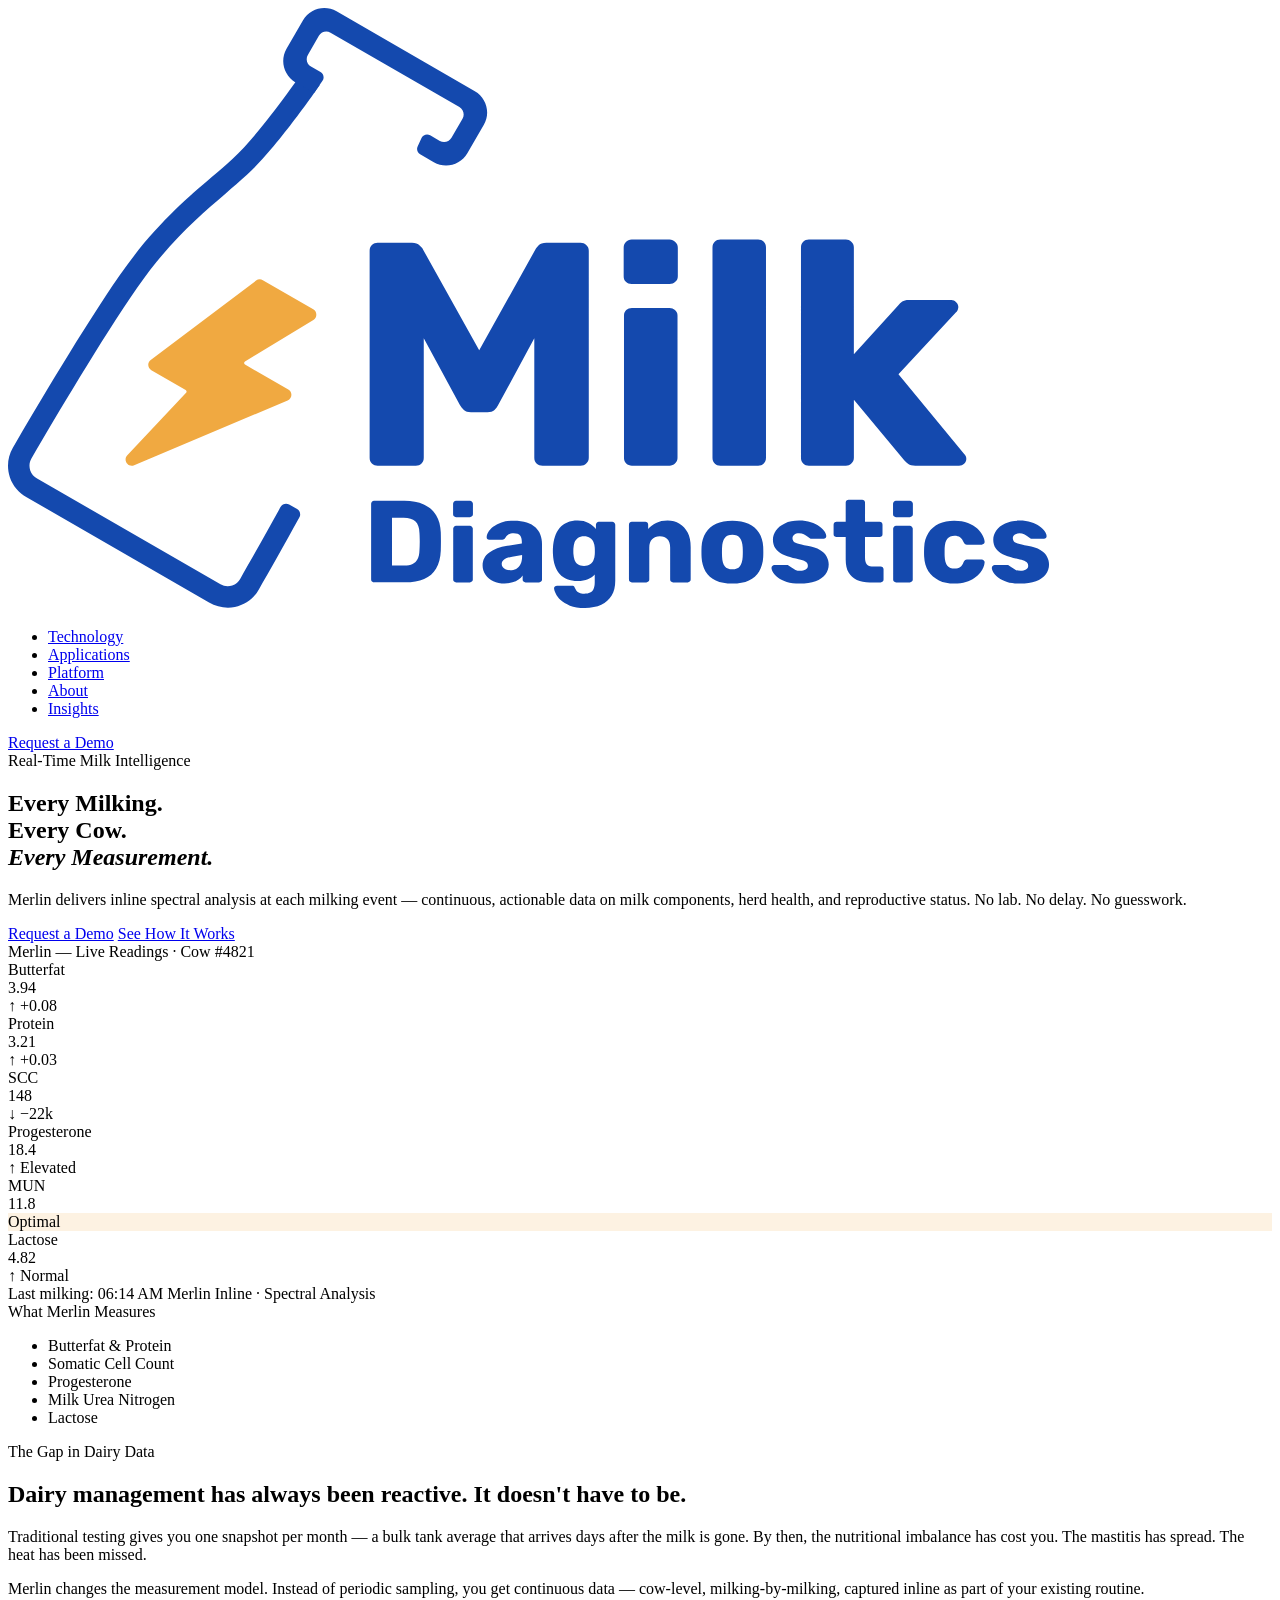
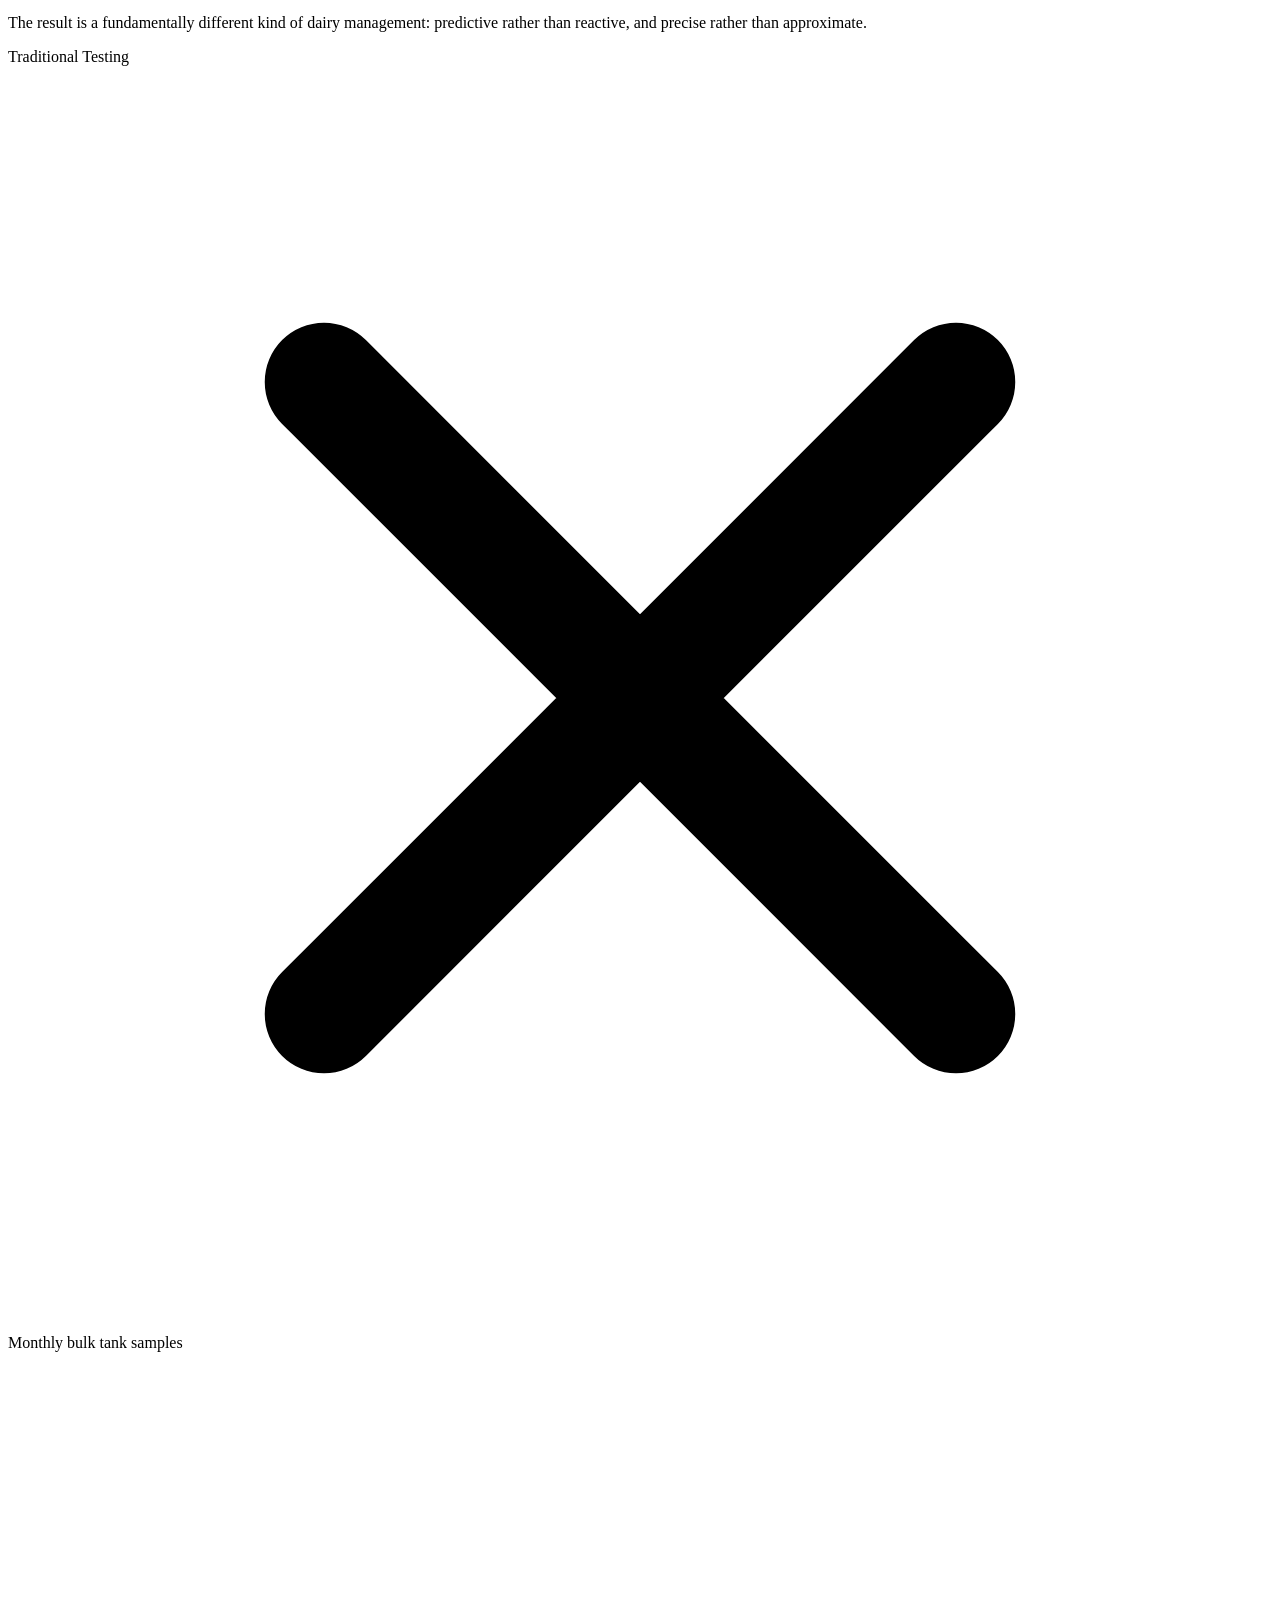
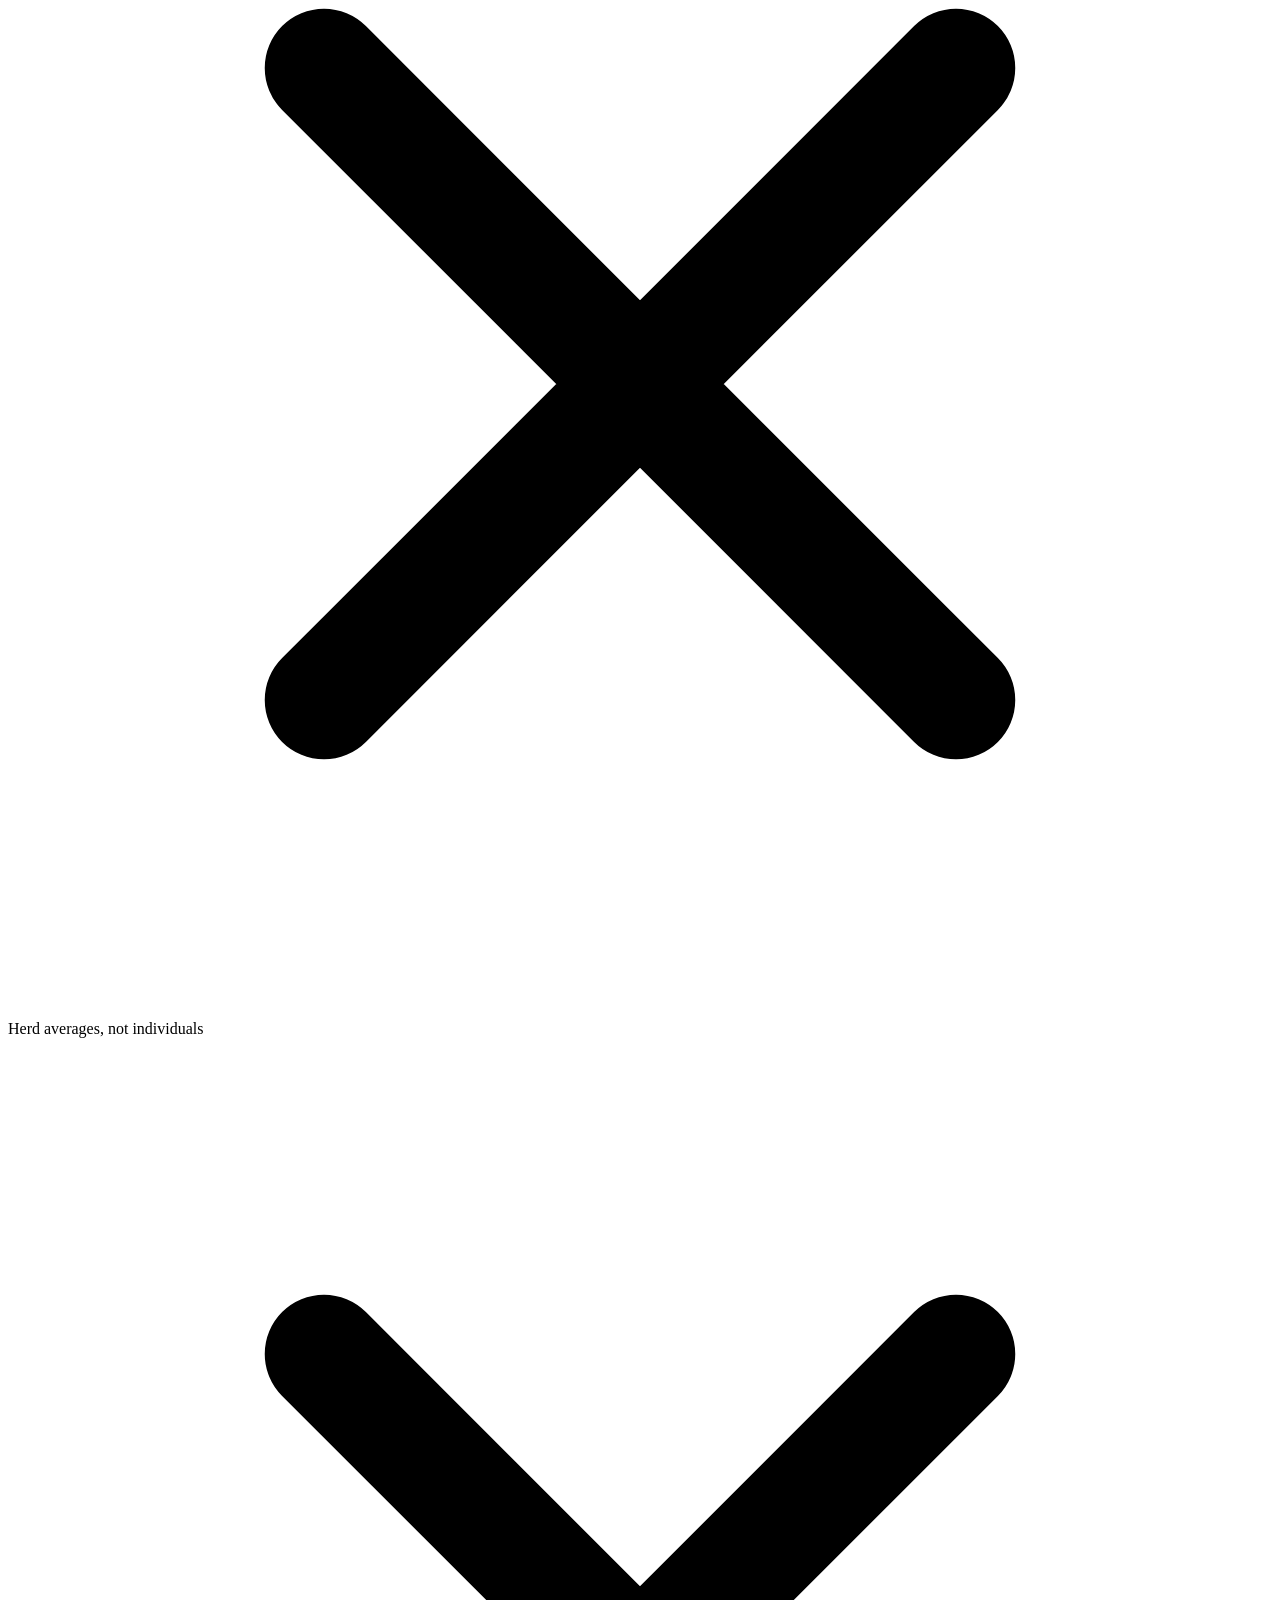
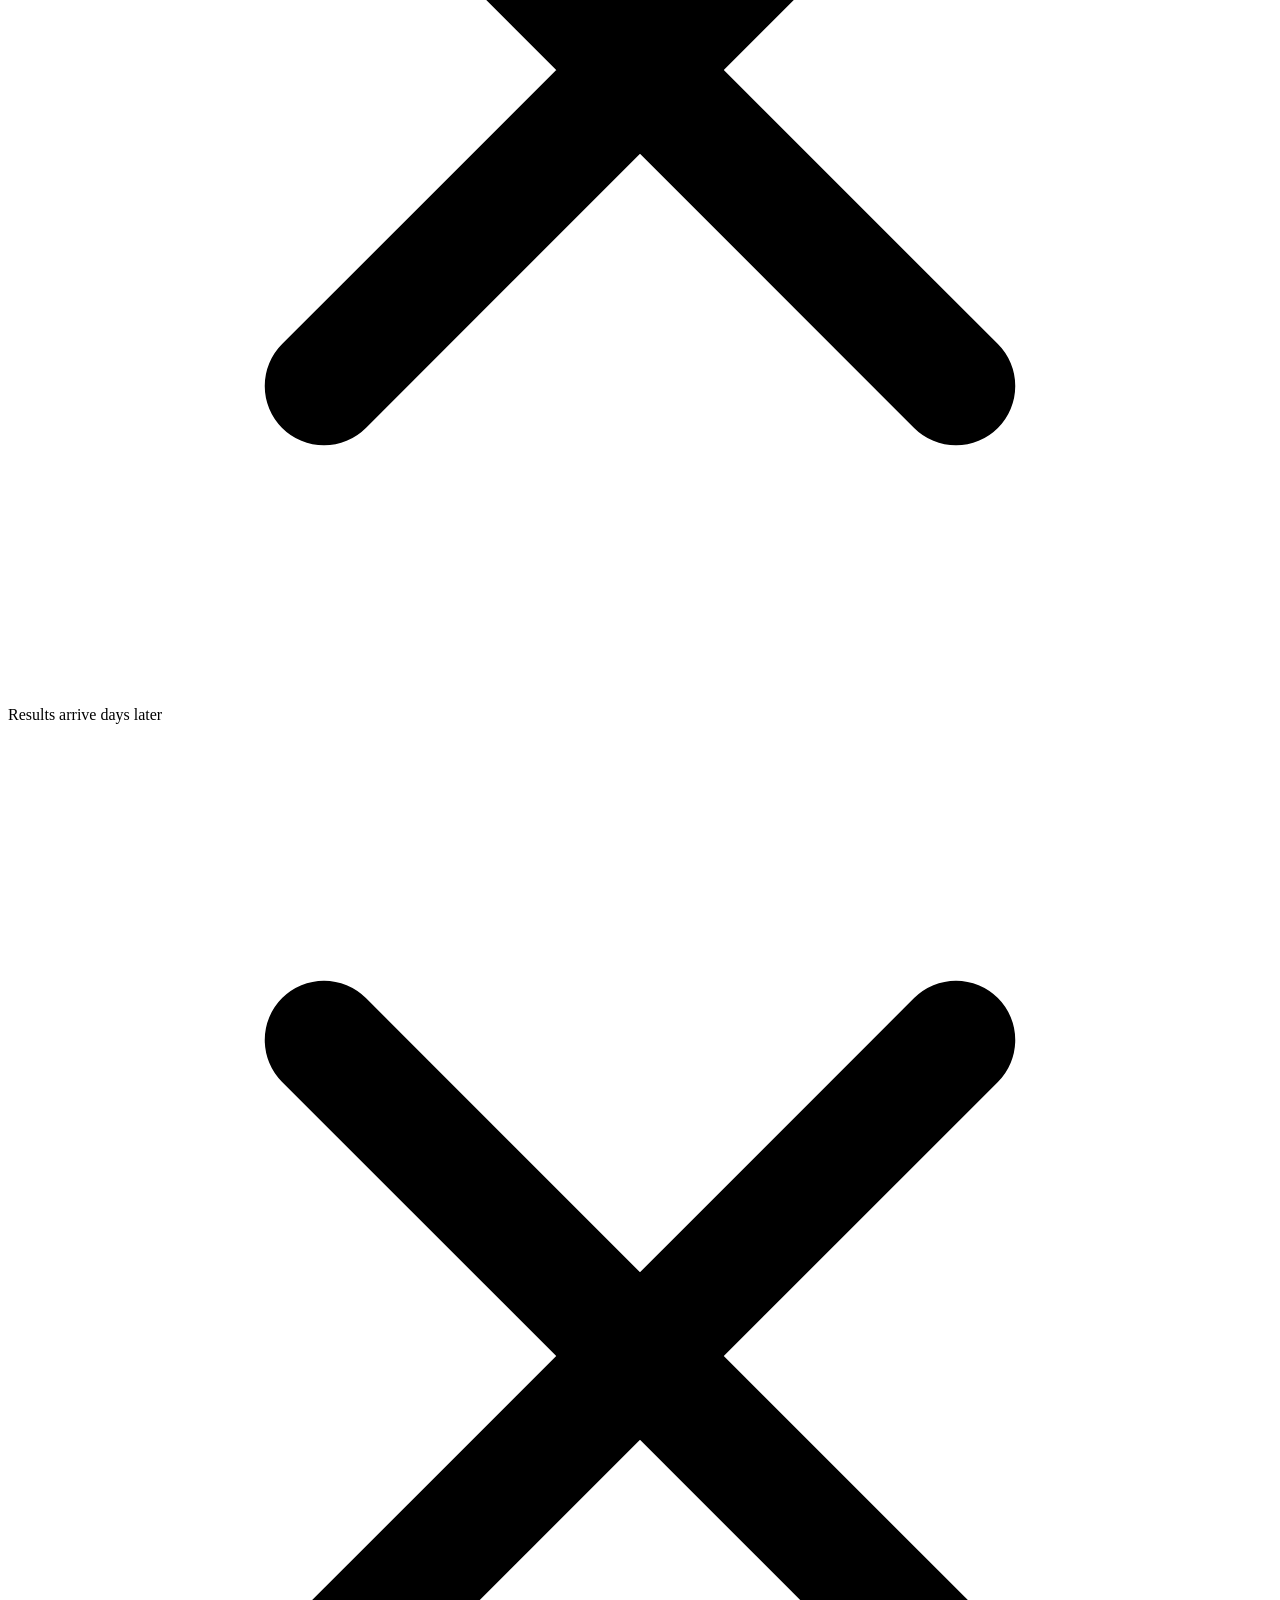
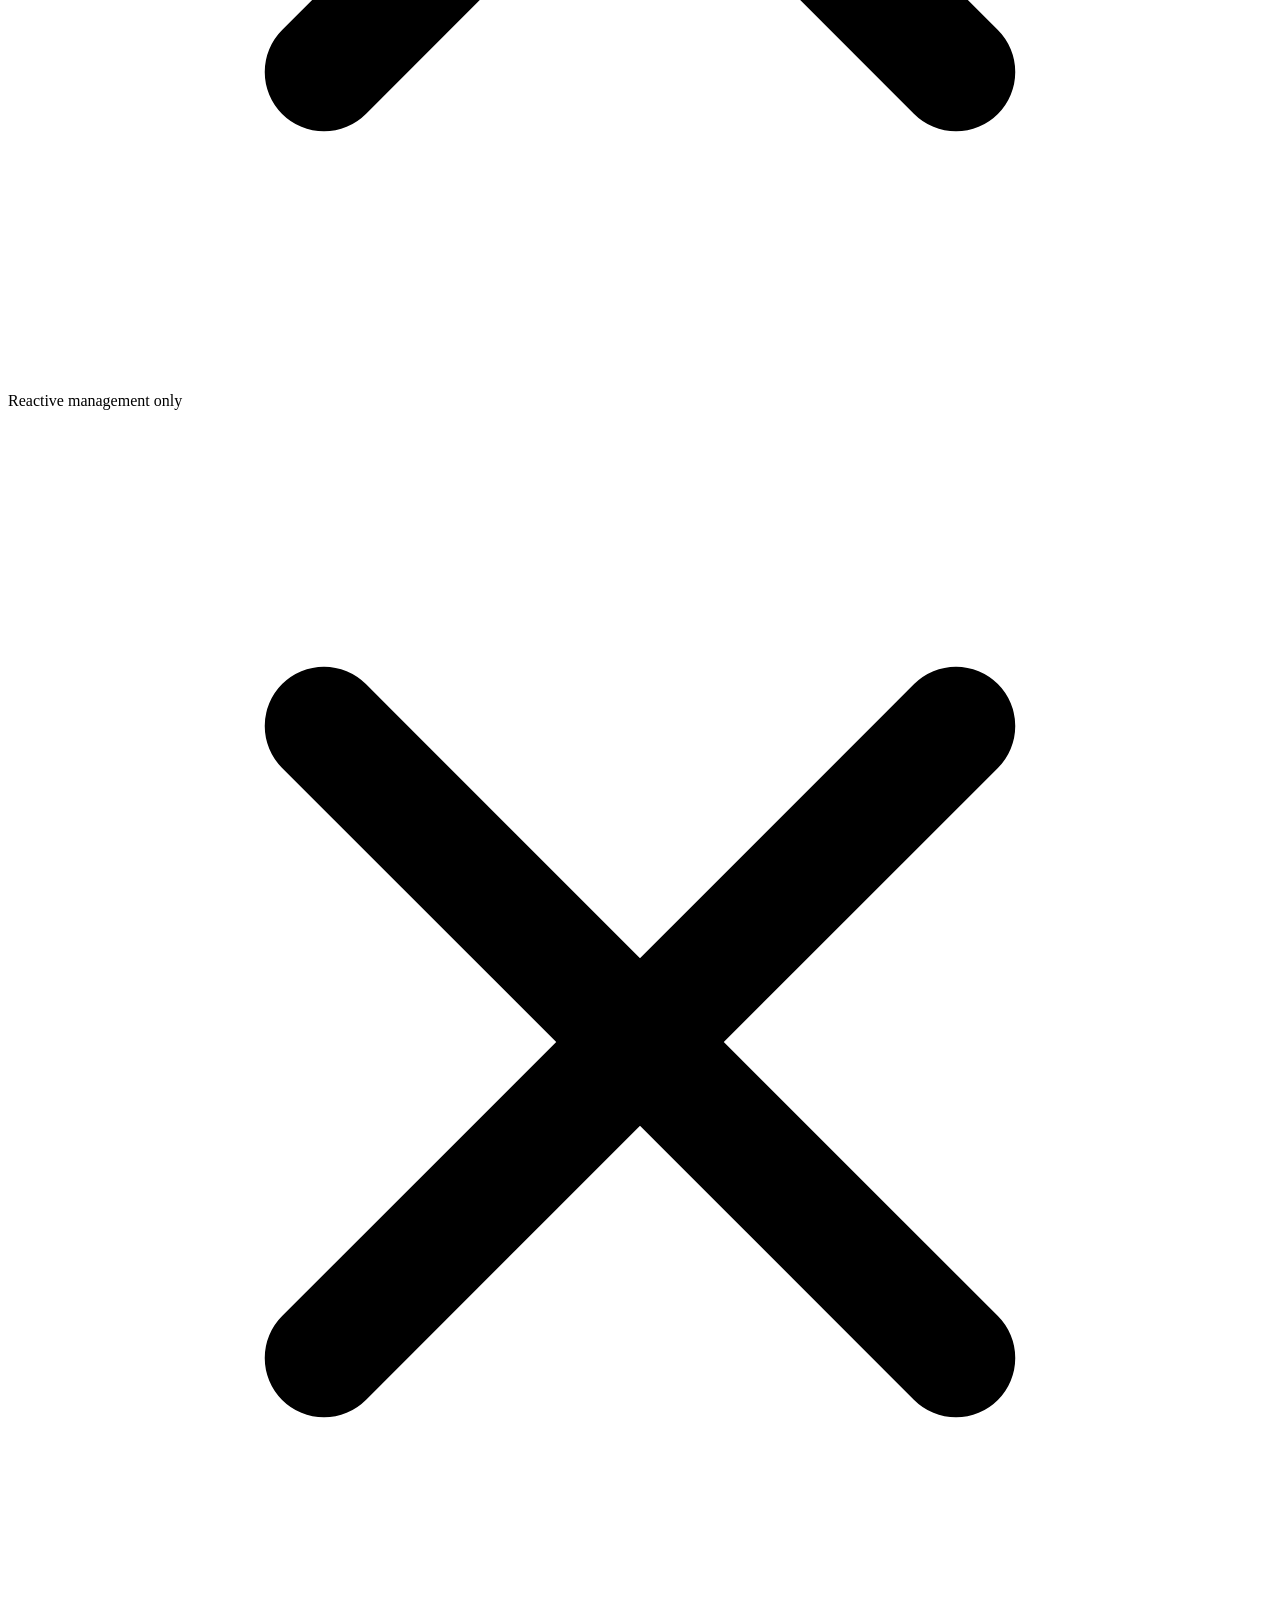
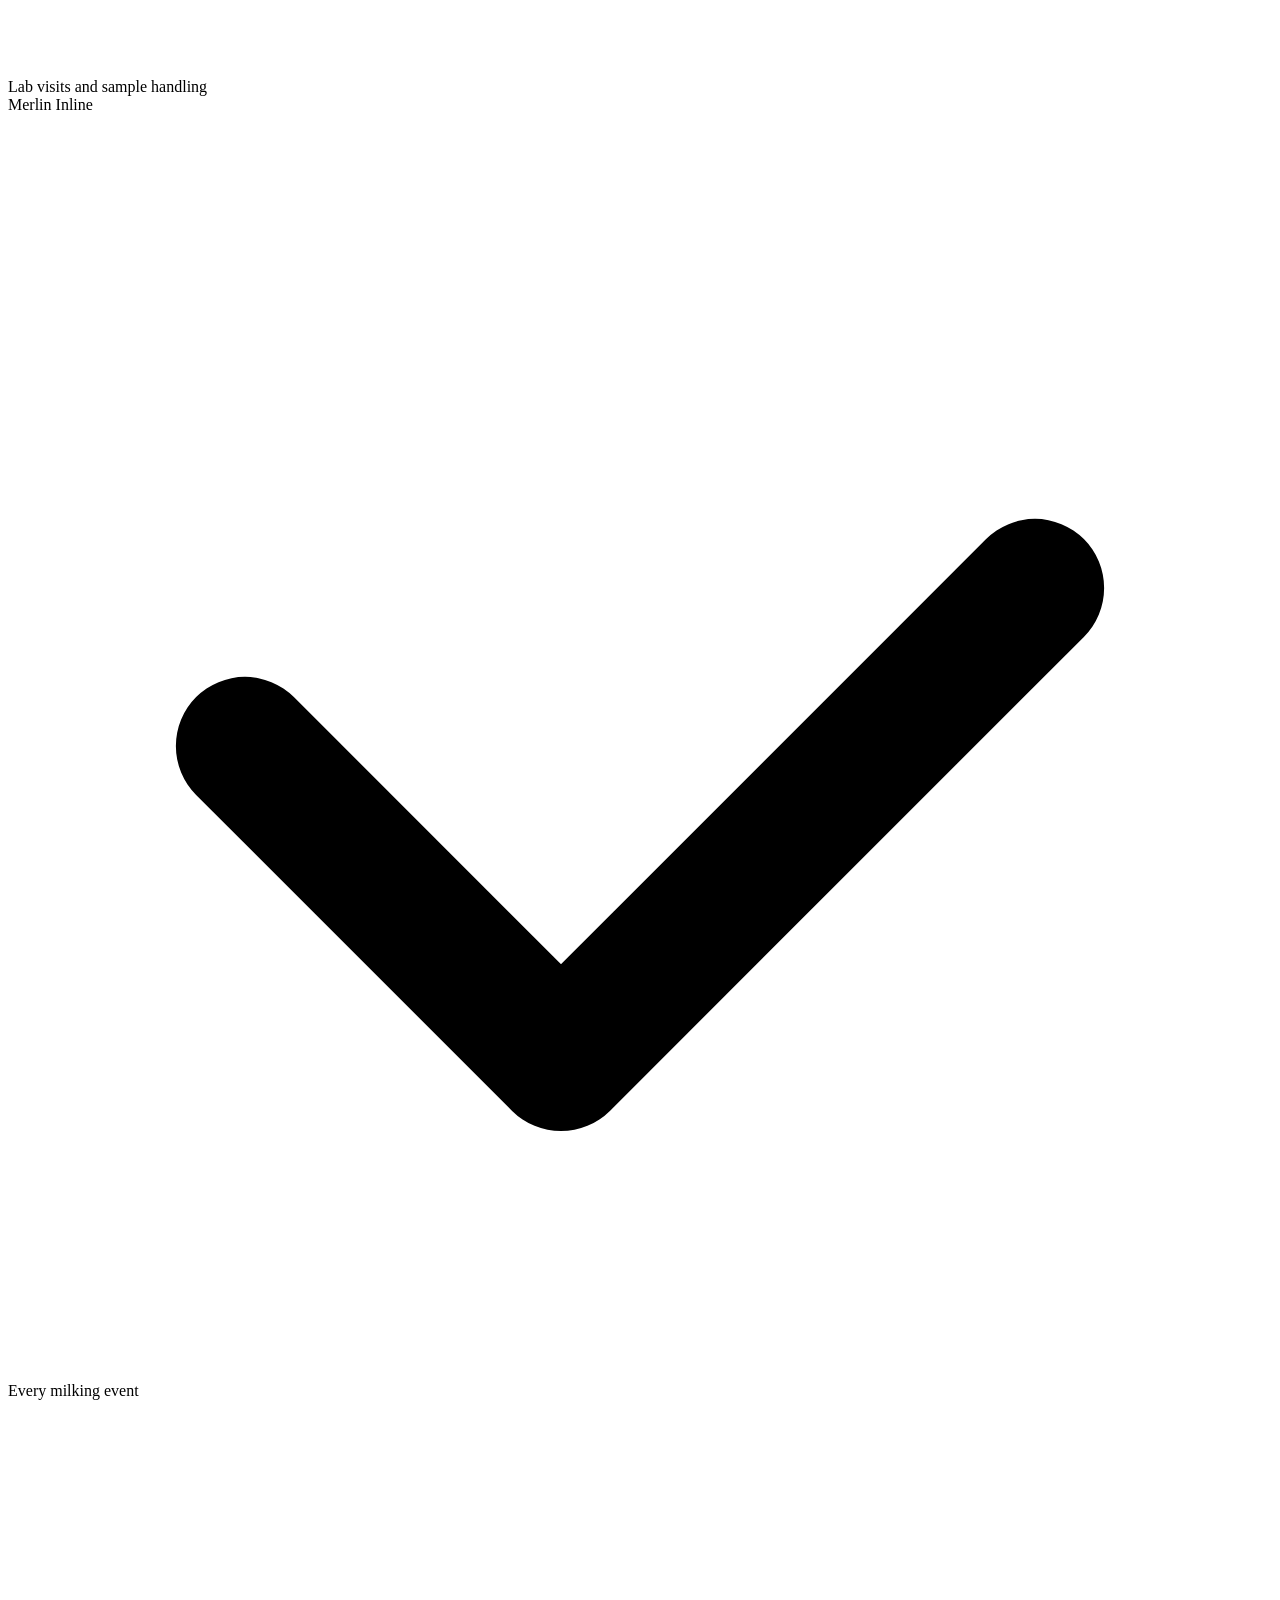
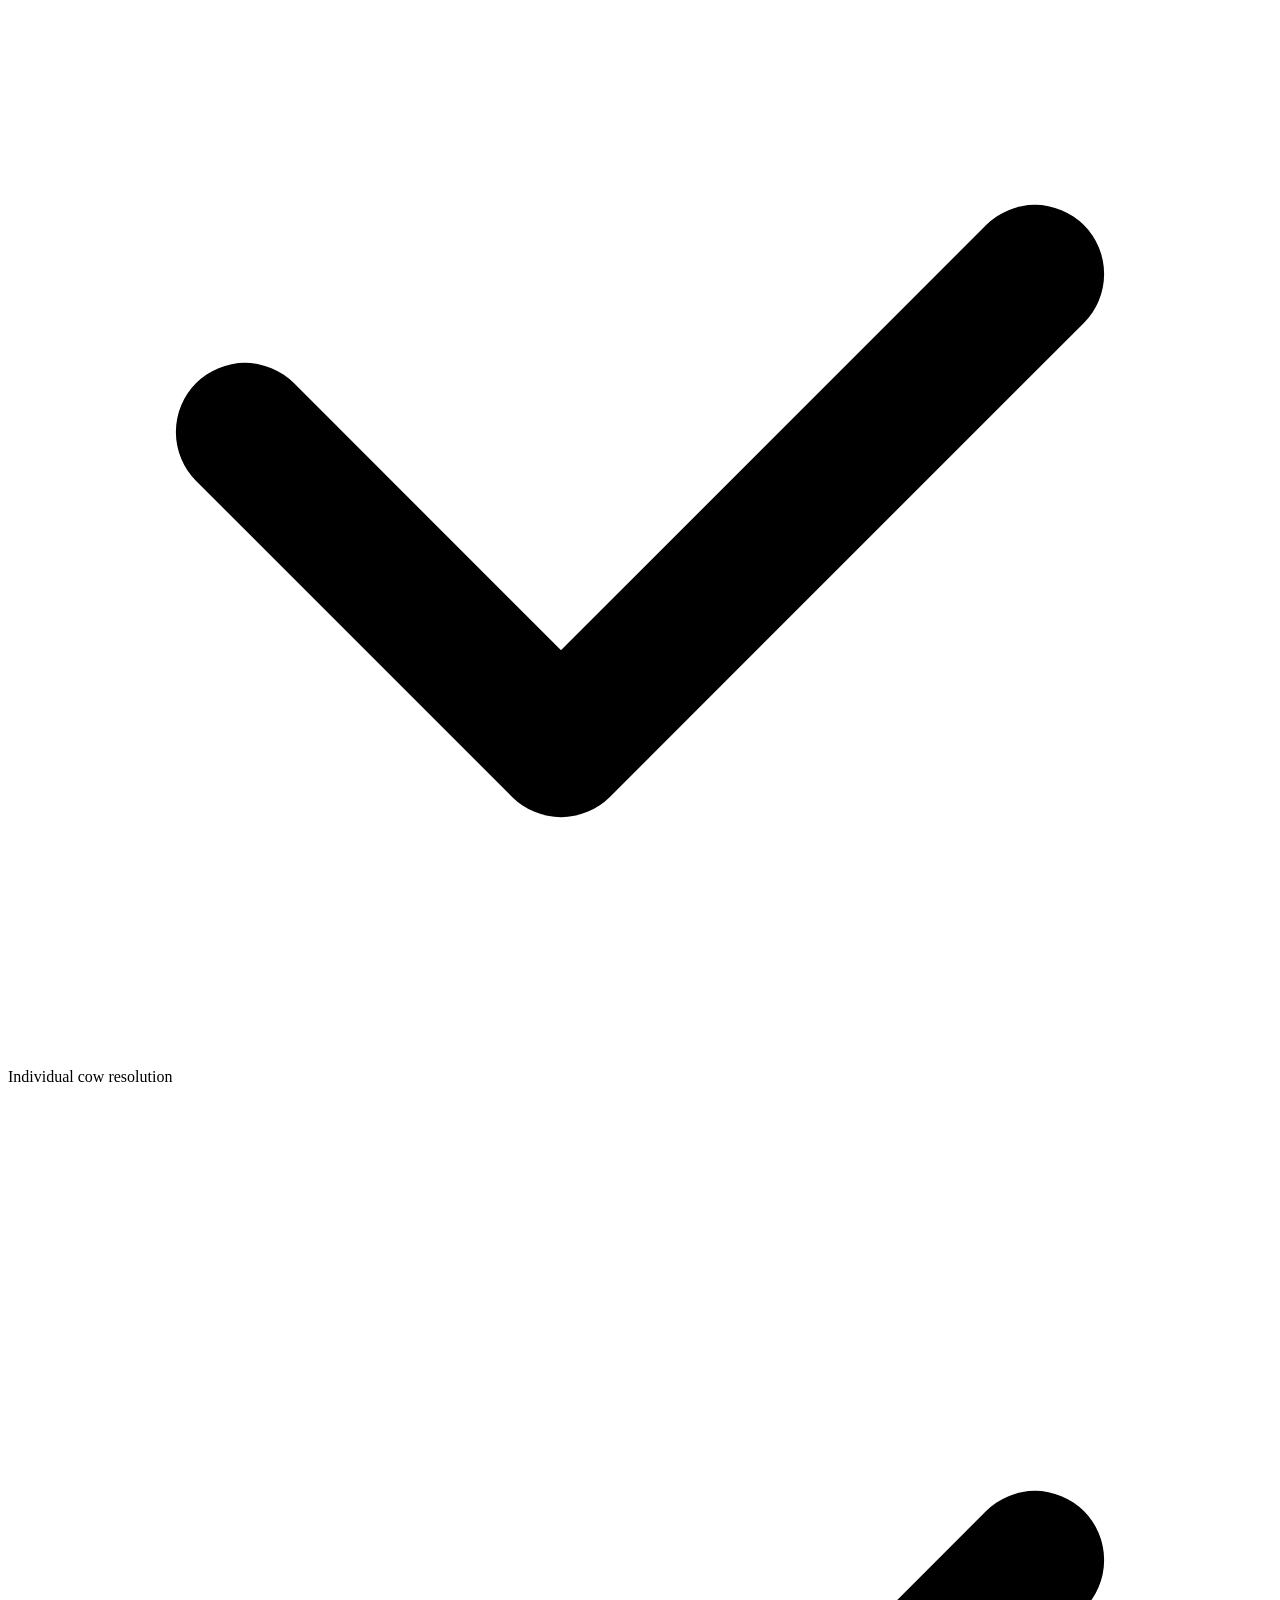
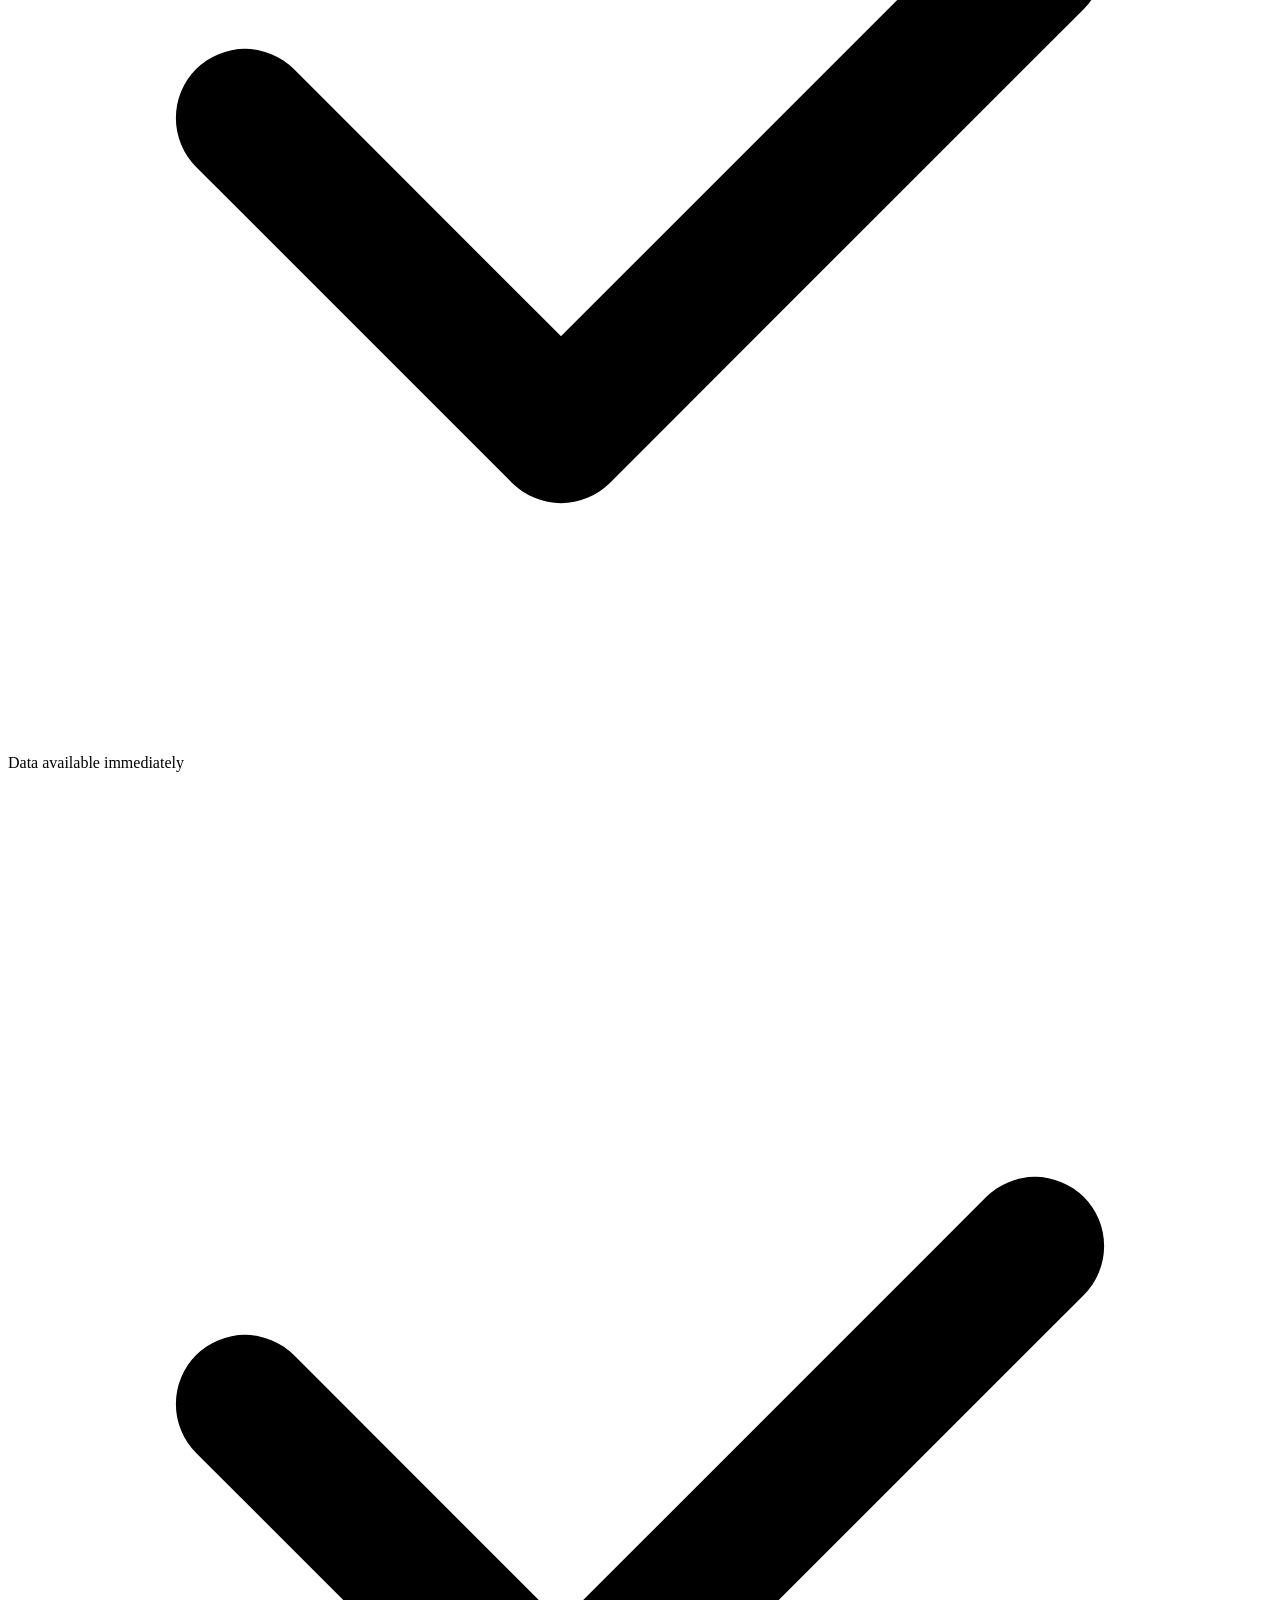
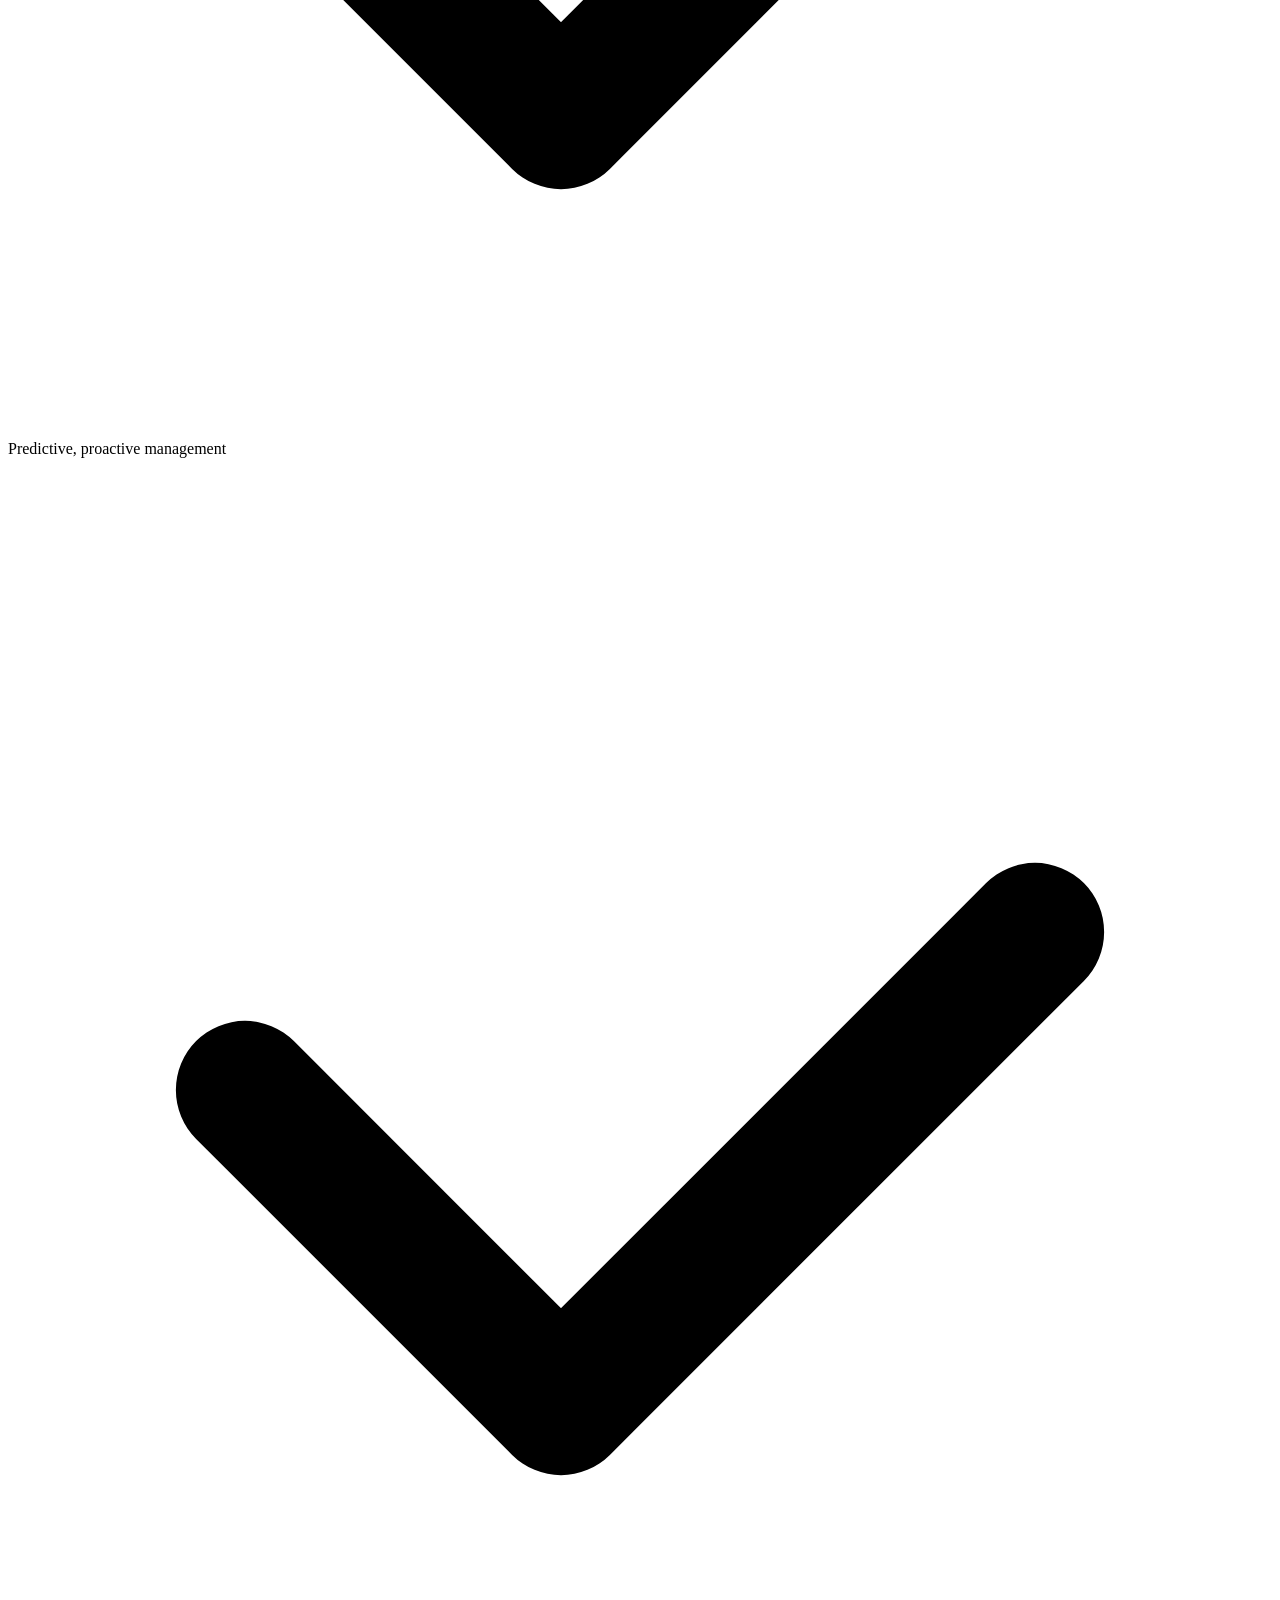
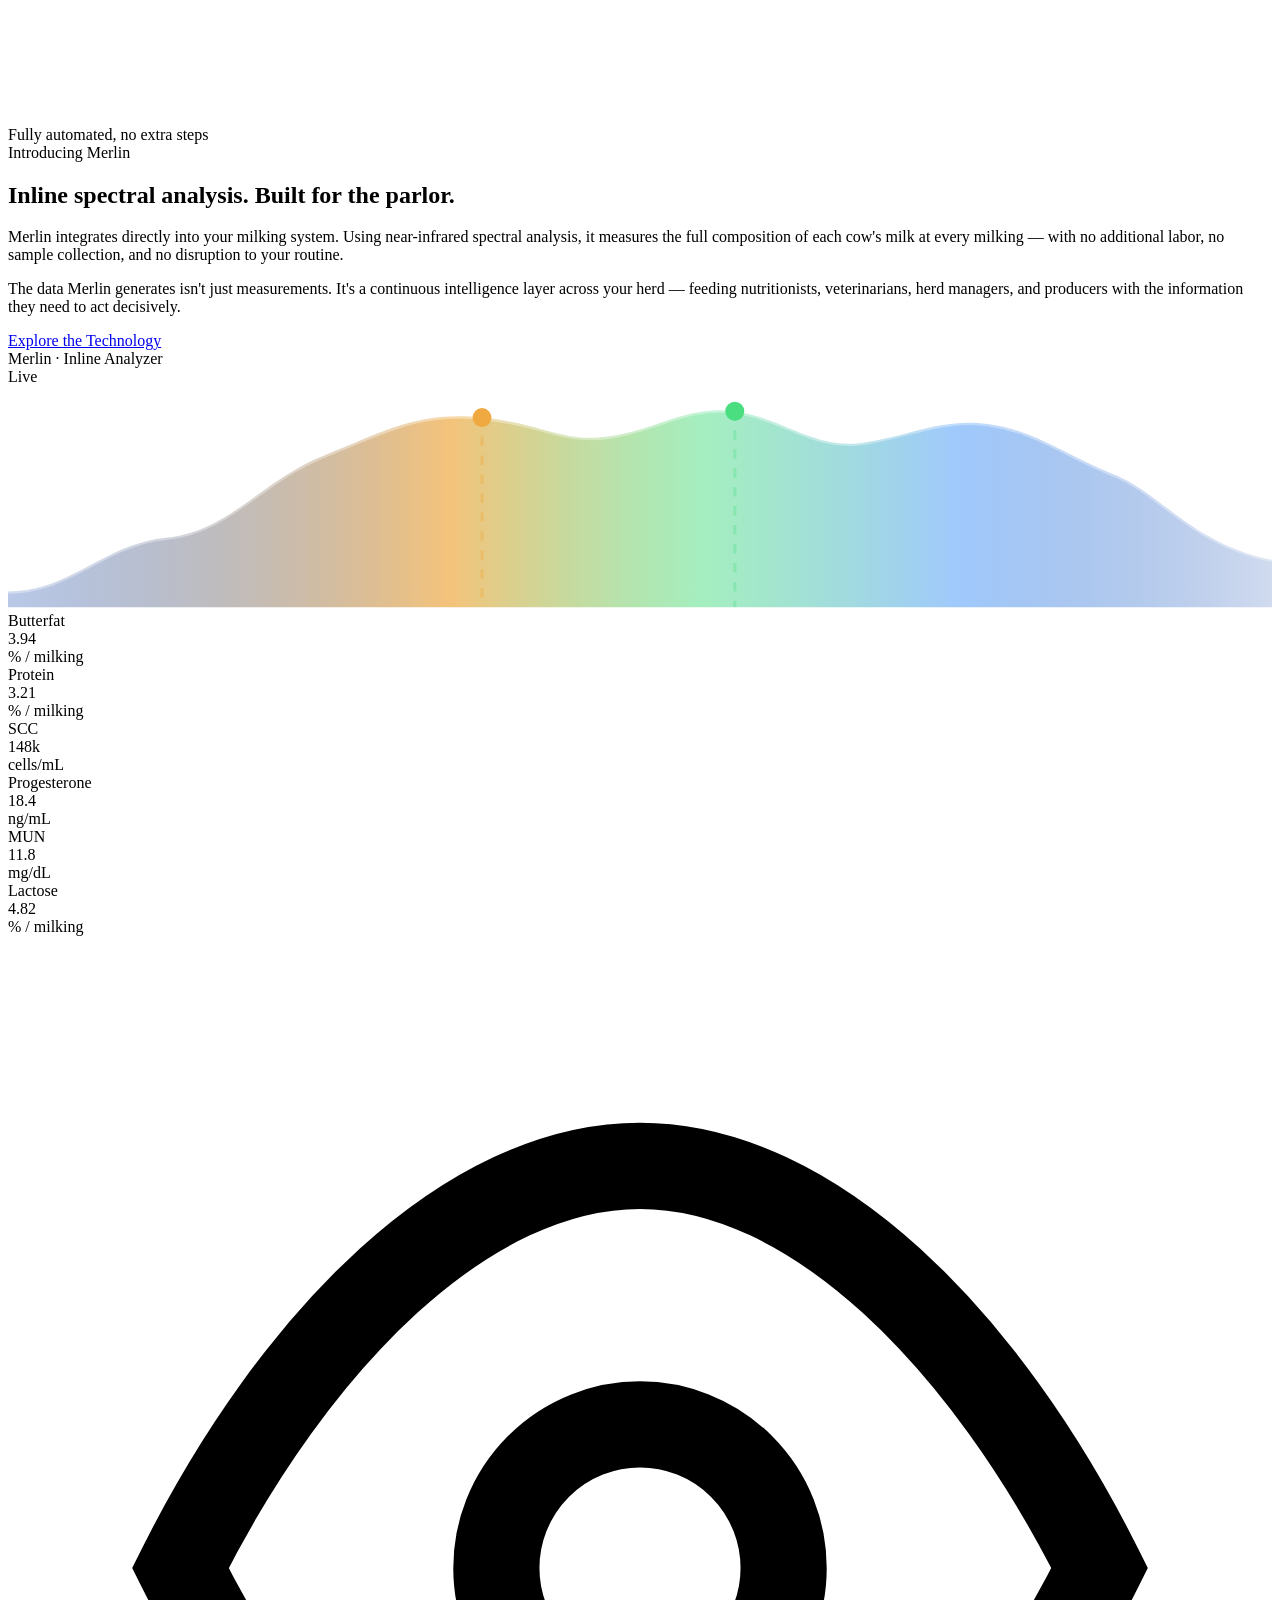
==== index.html @ a5e893d9 "Create index.html" ====
<!DOCTYPE html>
<html lang="en">
<head>
<meta charset="UTF-8">
<meta name="viewport" content="width=device-width, initial-scale=1.0">
<title>Milk Diagnostics | Real-Time Milk Intelligence</title>
<meta name="description" content="Merlin by Milk Diagnostics delivers inline spectral analysis at every milking — real-time data on butterfat, protein, SCC, progesterone, and more.">
<link rel="preconnect" href="https://fonts.googleapis.com">
<link rel="preconnect" href="https://fonts.gstatic.com" crossorigin>
<link href="https://fonts.googleapis.com/css2?family=Rubik:wght@700&family=Figtree:wght@400;500;600&display=swap" rel="stylesheet">
<link rel="stylesheet" href="styles.css">
</head>
<body>

<!-- ============================================================
     NAVIGATION
     ============================================================ -->
<nav class="nav" id="nav" role="navigation" aria-label="Main navigation">
  <div class="container">
    <div class="nav-inner">

      <a href="index.html" class="nav-logo" aria-label="Milk Diagnostics home">
        <img src="assets/images/md-logo.svg"
             alt="Milk Diagnostics"
             class="nav-logo-img">
      </a>

      <ul class="nav-links" role="list">
        <li><a href="technology.html" class="nav-link">Technology</a></li>
        <li><a href="applications.html" class="nav-link">Applications</a></li>
        <li><a href="platform.html" class="nav-link">Platform</a></li>
        <li><a href="about.html" class="nav-link">About</a></li>
        <li><a href="insights.html" class="nav-link">Insights</a></li>
      </ul>

      <div class="nav-actions">
        <a href="contact.html" class="btn btn-primary arr">Request a Demo</a>
      </div>

    </div>
  </div>
</nav>


<!-- ============================================================
     HERO
     ============================================================ -->
<section class="hero" aria-labelledby="hero-headline">
  <div class="container">
    <div class="hero-inner">

      <!-- Left: copy -->
      <div class="hero-content fade-up">
        <div class="hero-eyebrow">
          <span class="hero-eyebrow-dot" aria-hidden="true"></span>
          Real-Time Milk Intelligence
        </div>

        <h1 class="hero-headline" id="hero-headline">
          Every Milking.<br>
          Every Cow.<br>
          <em>Every Measurement.</em>
        </h1>

        <p class="hero-sub">
          Merlin delivers inline spectral analysis at each milking event — continuous, actionable data on milk components, herd health, and reproductive status. No lab. No delay. No guesswork.
        </p>

        <div class="btn-group">
          <a href="contact.html" class="btn btn-accent btn-lg arr">Request a Demo</a>
          <a href="technology.html" class="btn btn-ghost btn-lg">See How It Works</a>
        </div>
      </div>

      <!-- Right: live data panel -->
      <div class="hero-panel fade-up" aria-hidden="true">
        <div class="hero-panel-label">
          <span class="hero-panel-label-dot"></span>
          Merlin — Live Readings · Cow #4821
        </div>

        <div class="hero-metrics">
          <div class="hero-metric">
            <div class="hero-metric-name">Butterfat</div>
            <div class="hero-metric-val">3.94<span style="font-size:0.75rem;color:rgba(255,255,255,0.45)">%</span></div>
            <div class="hero-metric-trend">↑ +0.08</div>
          </div>
          <div class="hero-metric">
            <div class="hero-metric-name">Protein</div>
            <div class="hero-metric-val">3.21<span style="font-size:0.75rem;color:rgba(255,255,255,0.45)">%</span></div>
            <div class="hero-metric-trend">↑ +0.03</div>
          </div>
          <div class="hero-metric">
            <div class="hero-metric-name">SCC</div>
            <div class="hero-metric-val">148<span style="font-size:0.75rem;color:rgba(255,255,255,0.45)">k</span></div>
            <div class="hero-metric-trend">↓ −22k</div>
          </div>
          <div class="hero-metric">
            <div class="hero-metric-name">Progesterone</div>
            <div class="hero-metric-val">18.4<span style="font-size:0.75rem;color:rgba(255,255,255,0.45)"> ng</span></div>
            <div class="hero-metric-trend">↑ Elevated</div>
          </div>
          <div class="hero-metric">
            <div class="hero-metric-name">MUN</div>
            <div class="hero-metric-val">11.8<span style="font-size:0.75rem;color:rgba(255,255,255,0.45)"> mg</span></div>
            <div class="hero-metric-trend" style="color:var(--yellow);background:rgba(240,169,65,0.15)">Optimal</div>
          </div>
          <div class="hero-metric">
            <div class="hero-metric-name">Lactose</div>
            <div class="hero-metric-val">4.82<span style="font-size:0.75rem;color:rgba(255,255,255,0.45)">%</span></div>
            <div class="hero-metric-trend">↑ Normal</div>
          </div>
        </div>

        <!-- Sparkline bars representing recent milkings -->
        <div class="sparkline" role="img" aria-label="Recent milking history">
          <div class="sparkline-bar" style="height:45%"></div>
          <div class="sparkline-bar" style="height:55%"></div>
          <div class="sparkline-bar" style="height:50%"></div>
          <div class="sparkline-bar" style="height:65%"></div>
          <div class="sparkline-bar" style="height:60%"></div>
          <div class="sparkline-bar hi" style="height:72%"></div>
          <div class="sparkline-bar" style="height:68%"></div>
          <div class="sparkline-bar" style="height:75%"></div>
          <div class="sparkline-bar active" style="height:82%"></div>
        </div>

        <div class="hero-panel-footer">
          <span>Last milking: 06:14 AM</span>
          <span>Merlin Inline · Spectral Analysis</span>
        </div>
      </div>

    </div>
  </div>
</section>


<!-- ============================================================
     CREDENTIAL STRIP
     ============================================================ -->
<div class="strip" aria-label="Measurements captured by Merlin">
  <div class="container">
    <div class="strip-inner">
      <span class="strip-label">What Merlin Measures</span>
      <ul class="strip-items" role="list">
        <li class="strip-item"><span class="strip-dot" aria-hidden="true"></span>Butterfat &amp; Protein</li>
        <li class="strip-item"><span class="strip-dot" aria-hidden="true"></span>Somatic Cell Count</li>
        <li class="strip-item"><span class="strip-dot" aria-hidden="true"></span>Progesterone</li>
        <li class="strip-item"><span class="strip-dot" aria-hidden="true"></span>Milk Urea Nitrogen</li>
        <li class="strip-item"><span class="strip-dot" aria-hidden="true"></span>Lactose</li>
      </ul>
    </div>
  </div>
</div>


<!-- ============================================================
     PROBLEM / OPPORTUNITY
     ============================================================ -->
<section class="section problem" aria-labelledby="problem-heading">
  <div class="container">
    <div class="problem-grid">

      <div class="problem-text fade-up">
        <span class="eyebrow">The Gap in Dairy Data</span>
        <div class="accent-bar"></div>
        <h2 id="problem-heading">Dairy management has always been reactive. It doesn't have to be.</h2>
        <p>Traditional testing gives you one snapshot per month — a bulk tank average that arrives days after the milk is gone. By then, the nutritional imbalance has cost you. The mastitis has spread. The heat has been missed.</p>
        <p>Merlin changes the measurement model. Instead of periodic sampling, you get continuous data — cow-level, milking-by-milking, captured inline as part of your existing routine.</p>
        <p>The result is a fundamentally different kind of dairy management: predictive rather than reactive, and precise rather than approximate.</p>
      </div>

      <div class="problem-contrast fade-up">
        <div class="contrast-row">
          <div class="contrast-col">
            <div class="contrast-col-label">
              <span class="contrast-col-label-dot dot-gray" aria-hidden="true"></span>
              Traditional Testing
            </div>
            <div class="contrast-item">
              <svg class="contrast-item-icon x" viewBox="0 0 16 16" fill="none" aria-hidden="true"><path d="M4 4l8 8M12 4l-8 8" stroke="currentColor" stroke-width="1.5" stroke-linecap="round"/></svg>
              Monthly bulk tank samples
            </div>
            <div class="contrast-item">
              <svg class="contrast-item-icon x" viewBox="0 0 16 16" fill="none" aria-hidden="true"><path d="M4 4l8 8M12 4l-8 8" stroke="currentColor" stroke-width="1.5" stroke-linecap="round"/></svg>
              Herd averages, not individuals
            </div>
            <div class="contrast-item">
              <svg class="contrast-item-icon x" viewBox="0 0 16 16" fill="none" aria-hidden="true"><path d="M4 4l8 8M12 4l-8 8" stroke="currentColor" stroke-width="1.5" stroke-linecap="round"/></svg>
              Results arrive days later
            </div>
            <div class="contrast-item">
              <svg class="contrast-item-icon x" viewBox="0 0 16 16" fill="none" aria-hidden="true"><path d="M4 4l8 8M12 4l-8 8" stroke="currentColor" stroke-width="1.5" stroke-linecap="round"/></svg>
              Reactive management only
            </div>
            <div class="contrast-item">
              <svg class="contrast-item-icon x" viewBox="0 0 16 16" fill="none" aria-hidden="true"><path d="M4 4l8 8M12 4l-8 8" stroke="currentColor" stroke-width="1.5" stroke-linecap="round"/></svg>
              Lab visits and sample handling
            </div>
          </div>
          <div class="contrast-col">
            <div class="contrast-col-label">
              <span class="contrast-col-label-dot dot-blue" aria-hidden="true"></span>
              Merlin Inline
            </div>
            <div class="contrast-item">
              <svg class="contrast-item-icon check" viewBox="0 0 16 16" fill="none" aria-hidden="true"><path d="M3 8l4 4 6-6" stroke="currentColor" stroke-width="1.75" stroke-linecap="round" stroke-linejoin="round"/></svg>
              Every milking event
            </div>
            <div class="contrast-item">
              <svg class="contrast-item-icon check" viewBox="0 0 16 16" fill="none" aria-hidden="true"><path d="M3 8l4 4 6-6" stroke="currentColor" stroke-width="1.75" stroke-linecap="round" stroke-linejoin="round"/></svg>
              Individual cow resolution
            </div>
            <div class="contrast-item">
              <svg class="contrast-item-icon check" viewBox="0 0 16 16" fill="none" aria-hidden="true"><path d="M3 8l4 4 6-6" stroke="currentColor" stroke-width="1.75" stroke-linecap="round" stroke-linejoin="round"/></svg>
              Data available immediately
            </div>
            <div class="contrast-item">
              <svg class="contrast-item-icon check" viewBox="0 0 16 16" fill="none" aria-hidden="true"><path d="M3 8l4 4 6-6" stroke="currentColor" stroke-width="1.75" stroke-linecap="round" stroke-linejoin="round"/></svg>
              Predictive, proactive management
            </div>
            <div class="contrast-item">
              <svg class="contrast-item-icon check" viewBox="0 0 16 16" fill="none" aria-hidden="true"><path d="M3 8l4 4 6-6" stroke="currentColor" stroke-width="1.75" stroke-linecap="round" stroke-linejoin="round"/></svg>
              Fully automated, no extra steps
            </div>
          </div>
        </div>
      </div>

    </div>
  </div>
</section>


<!-- ============================================================
     PRODUCT INTRO
     ============================================================ -->
<section class="section product" aria-labelledby="product-heading">
  <div class="container">

    <div class="product-intro">
      <div class="product-intro-text fade-up">
        <span class="eyebrow">Introducing Merlin</span>
        <div class="accent-bar"></div>
        <h2 id="product-heading">Inline spectral analysis. Built for the parlor.</h2>
        <p>Merlin integrates directly into your milking system. Using near-infrared spectral analysis, it measures the full composition of each cow's milk at every milking — with no additional labor, no sample collection, and no disruption to your routine.</p>
        <p>The data Merlin generates isn't just measurements. It's a continuous intelligence layer across your herd — feeding nutritionists, veterinarians, herd managers, and producers with the information they need to act decisively.</p>
        <a href="technology.html" class="btn btn-primary arr">Explore the Technology</a>
      </div>

      <!-- Device visual -->
      <div class="device-wrap fade-up" aria-hidden="true">
        <div class="device-header">
          <div class="device-title">Merlin · Inline Analyzer</div>
          <div class="device-status">
            <span class="device-status-dot"></span>
            Live
          </div>
        </div>

        <div class="device-spectrum">
          <svg class="spectrum-svg" viewBox="0 0 400 70" preserveAspectRatio="none">
            <defs>
              <linearGradient id="specGrad" x1="0" x2="1" y1="0" y2="0">
                <stop offset="0%"   stop-color="#1449AE" stop-opacity="0.3"/>
                <stop offset="35%"  stop-color="#F0A941" stop-opacity="0.7"/>
                <stop offset="55%"  stop-color="#4ade80" stop-opacity="0.5"/>
                <stop offset="75%"  stop-color="#60a5fa" stop-opacity="0.6"/>
                <stop offset="100%" stop-color="#1449AE" stop-opacity="0.2"/>
              </linearGradient>
            </defs>
            <!-- Spectral curve -->
            <path d="M0,65 C20,65 30,50 50,48 C70,46 80,30 100,22 C120,14 130,8 150,10 C170,12 175,18 190,16 C205,14 215,6 230,8 C245,10 255,20 270,18 C285,16 295,10 310,12 C325,14 335,22 350,28 C365,34 375,50 400,55 L400,70 L0,70 Z"
                  fill="url(#specGrad)"/>
            <path d="M0,65 C20,65 30,50 50,48 C70,46 80,30 100,22 C120,14 130,8 150,10 C170,12 175,18 190,16 C205,14 215,6 230,8 C245,10 255,20 270,18 C285,16 295,10 310,12 C325,14 335,22 350,28 C365,34 375,50 400,55"
                  fill="none" stroke="rgba(255,255,255,0.35)" stroke-width="1.5"/>
            <!-- Peak indicators -->
            <line x1="150" y1="10" x2="150" y2="70" stroke="rgba(240,169,65,0.4)" stroke-width="1" stroke-dasharray="3,3"/>
            <line x1="230" y1="8"  x2="230" y2="70" stroke="rgba(74,222,128,0.3)" stroke-width="1" stroke-dasharray="3,3"/>
            <circle cx="150" cy="10" r="3" fill="#F0A941"/>
            <circle cx="230" cy="8"  r="3" fill="#4ade80"/>
          </svg>
        </div>

        <div class="device-readings">
          <div class="device-reading">
            <div class="device-reading-label">Butterfat</div>
            <div class="device-reading-val">3.94</div>
            <div class="device-reading-unit">% / milking</div>
          </div>
          <div class="device-reading">
            <div class="device-reading-label">Protein</div>
            <div class="device-reading-val">3.21</div>
            <div class="device-reading-unit">% / milking</div>
          </div>
          <div class="device-reading">
            <div class="device-reading-label">SCC</div>
            <div class="device-reading-val">148k</div>
            <div class="device-reading-unit">cells/mL</div>
          </div>
          <div class="device-reading">
            <div class="device-reading-label">Progesterone</div>
            <div class="device-reading-val">18.4</div>
            <div class="device-reading-unit">ng/mL</div>
          </div>
          <div class="device-reading">
            <div class="device-reading-label">MUN</div>
            <div class="device-reading-val">11.8</div>
            <div class="device-reading-unit">mg/dL</div>
          </div>
          <div class="device-reading">
            <div class="device-reading-label">Lactose</div>
            <div class="device-reading-val">4.82</div>
            <div class="device-reading-unit">% / milking</div>
          </div>
        </div>
      </div>
    </div>

    <!-- 3 feature cards -->
    <div class="grid-3 fade-up">
      <div class="feature-card">
        <div class="icon-mark">
          <svg viewBox="0 0 22 22" fill="none" aria-hidden="true"><path d="M3 11 C5 7 8 4 11 4 C14 4 17 7 19 11 C17 15 14 18 11 18 C8 18 5 15 3 11Z" stroke="currentColor" stroke-width="1.5"/><circle cx="11" cy="11" r="2.5" stroke="currentColor" stroke-width="1.5"/></svg>
        </div>
        <h4>Spectral Precision</h4>
        <p>Near-infrared analysis captures the full molecular signature of each milk sample — butterfat, protein, lactose, SCC, progesterone, and MUN — at every milking event.</p>
      </div>
      <div class="feature-card">
        <div class="icon-mark icon-mark-yellow">
          <svg viewBox="0 0 22 22" fill="none" aria-hidden="true"><circle cx="11" cy="8" r="4" stroke="currentColor" stroke-width="1.5"/><path d="M4 19c0-3.866 3.134-7 7-7h0c3.866 0 7 3.134 7 7" stroke="currentColor" stroke-width="1.5" stroke-linecap="round"/></svg>
        </div>
        <h4>Cow-Level Resolution</h4>
        <p>Data is captured and attributed at the individual animal level. Not herd averages. Not tank composites. Every cow. Every milking. Every time.</p>
      </div>
      <div class="feature-card">
        <div class="icon-mark">
          <svg viewBox="0 0 22 22" fill="none" aria-hidden="true"><path d="M4 11h14M4 6h6M4 16h9" stroke="currentColor" stroke-width="1.5" stroke-linecap="round"/><circle cx="17" cy="11" r="2" stroke="currentColor" stroke-width="1.5"/></svg>
        </div>
        <h4>Continuous Data Stream</h4>
        <p>Merlin runs automatically as part of your existing milking routine. No additional steps, no sample handling. The data is there every time you need it.</p>
      </div>
    </div>

  </div>
</section>


<!-- ============================================================
     APPLICATIONS
     ============================================================ -->
<section class="section applications" aria-labelledby="apps-heading">
  <div class="container">

    <div class="section-header fade-up">
      <span class="eyebrow">What Merlin Measures</span>
      <div class="accent-bar accent-bar-center"></div>
      <h2 id="apps-heading">One system. Multiple dimensions of herd intelligence.</h2>
      <p class="lead">Each measurement Merlin captures represents a distinct opportunity to improve performance, reduce costs, or increase revenue.</p>
    </div>

    <div class="app-grid fade-up">

      <div class="app-card">
        <div class="app-card-tag"><span class="tag tag-blue">Component Analysis</span></div>
        <h4>Butterfat, Protein &amp; Lactose</h4>
        <p>Optimize rations, maximize component premiums, and monitor herd nutritional status — milking by milking.</p>
        <div class="app-card-stat">$114<span style="font-size:0.9rem;color:var(--gray-500)">/cow</span></div>
        <div class="app-card-stat-label">potential annual benefit</div>
        <a href="applications.html#components" class="app-card-link">Learn More →</a>
      </div>

      <div class="app-card">
        <div class="app-card-tag"><span class="tag tag-yellow">Reproductive Management</span></div>
        <h4>Progesterone</h4>
        <p>Automate heat detection, confirm pregnancies earlier, and reduce days open — without adding labor.</p>
        <div class="app-card-stat">$151<span style="font-size:0.9rem;color:var(--gray-500)">/cow</span></div>
        <div class="app-card-stat-label">potential annual benefit</div>
        <a href="applications.html#progesterone" class="app-card-link">Learn More →</a>
      </div>

      <div class="app-card">
        <div class="app-card-tag"><span class="tag tag-blue">Udder Health</span></div>
        <h4>Somatic Cell Count</h4>
        <p>Catch subclinical mastitis before it becomes clinical. Reduce treatment costs, antibiotic use, and milk discard.</p>
        <div class="app-card-stat">$110<span style="font-size:0.9rem;color:var(--gray-500)">/cow</span></div>
        <div class="app-card-stat-label">potential annual benefit</div>
        <a href="applications.html#scc" class="app-card-link">Learn More →</a>
      </div>

      <div class="app-card">
        <div class="app-card-tag"><span class="tag tag-cream">Nutritional Efficiency</span></div>
        <h4>Milk Urea Nitrogen</h4>
        <p>Monitor protein utilization in real time. Reduce nitrogen waste, lower feed costs, and protect fertility.</p>
        <div class="app-card-stat">$96<span style="font-size:0.9rem;color:var(--gray-500)">/cow</span></div>
        <div class="app-card-stat-label">potential annual benefit</div>
        <a href="applications.html#mun" class="app-card-link">Learn More →</a>
      </div>

    </div>
  </div>
</section>


<!-- ============================================================
     ROI
     ============================================================ -->
<section class="section roi" aria-labelledby="roi-heading">
  <div class="container">
    <div class="roi-inner">

      <div class="roi-text fade-up">
        <span class="eyebrow eyebrow-muted">The Financial Case</span>
        <div class="accent-bar"></div>
        <h2 id="roi-heading">A 1,000-cow herd.<br><em>$451,510 net annual return.</em></h2>
        <p>That figure isn't built on optimistic assumptions. It's a conservative estimate derived from documented improvements in component premiums, feed efficiency, mastitis reduction, and reproductive performance — each modeled independently, each grounded in established dairy science.</p>
        <a href="insights.html" class="btn btn-ghost arr">Download the Full Analysis</a>
      </div>

      <div class="roi-table-wrap fade-up" role="region" aria-label="ROI summary table">
        <table class="roi-table">
          <thead>
            <tr>
              <th>Measurement</th>
              <th>$/Cow/Year</th>
              <th>1,000-Cow Herd</th>
            </tr>
          </thead>
          <tbody>
            <tr><td>Butterfat, Protein &amp; Lactose</td><td>$113.88</td><td>$113,880</td></tr>
            <tr><td>Progesterone</td><td>$150.50</td><td>$150,500</td></tr>
            <tr><td>Somatic Cell Count</td><td>$109.50</td><td>$109,500</td></tr>
            <tr><td>Milk Urea Nitrogen</td><td>$95.63</td><td>$95,630</td></tr>
            <tr><td>Heifer Raising</td><td>$50.00</td><td>$50,000</td></tr>
            <tr><td>DHIA Elimination</td><td>$30.00</td><td>$30,000</td></tr>
            <tr class="row-sub"><td>Subtotal Benefit</td><td>$549.51</td><td>$549,510</td></tr>
            <tr class="row-cost"><td>Annual System Cost</td><td>($98.00)</td><td>($98,000)</td></tr>
            <tr class="row-total"><td>Net Annual Return</td><td>$451.51</td><td>$451,510</td></tr>
          </tbody>
        </table>
      </div>

    </div>
  </div>
</section>


<!-- ============================================================
     AUDIENCE
     ============================================================ -->
<section class="section audience" aria-labelledby="audience-heading">
  <div class="container">

    <div class="section-header fade-up">
      <span class="eyebrow">Built for Every Role</span>
      <div class="accent-bar accent-bar-center"></div>
      <h2 id="audience-heading">The same data. Different decisions.</h2>
      <p class="lead">Merlin generates a single continuous data stream — one that's meaningful to producers, nutritionists, veterinarians, and processors alike.</p>
    </div>

    <div class="audience-grid fade-up">

      <div class="audience-card">
        <div class="audience-card-role">Dairy Producers</div>
        <h4>For Dairy Producers</h4>
        <p>Real-time visibility into component output, herd health trends, and reproductive status — without adding staff or changing your routine.</p>
        <div class="audience-card-benefit">✓ Actionable, not just informational</div>
        <a href="applications.html" class="audience-card-link">See Producer Applications →</a>
      </div>

      <div class="audience-card">
        <div class="audience-card-role">Nutritionists &amp; Veterinarians</div>
        <h4>For Nutritionists &amp; Vets</h4>
        <p>Individual cow data at milking frequency gives you the diagnostic resolution to identify problems earlier and advise with greater confidence.</p>
        <div class="audience-card-benefit">✓ Cow-level data, not herd averages</div>
        <a href="applications.html" class="audience-card-link">See Clinical Applications →</a>
      </div>

      <div class="audience-card">
        <div class="audience-card-role">Processors &amp; Partners</div>
        <h4>For Processors &amp; Partners</h4>
        <p>Continuous component visibility at the farm level opens new possibilities for milk quality programs, routing optimization, and supply chain intelligence.</p>
        <div class="audience-card-benefit">✓ Component data at the source</div>
        <a href="applications.html" class="audience-card-link">See Industry Applications →</a>
      </div>

      <div class="audience-card">
        <div class="audience-card-role">Researchers</div>
        <h4>For Researchers</h4>
        <p>High-frequency phenotypic data at the individual cow level. Merlin generates the kind of longitudinal dataset that periodic sampling has never been able to produce at scale.</p>
        <div class="audience-card-benefit">✓ Unprecedented data density</div>
        <a href="about.html" class="audience-card-link">Learn About Our Science →</a>
      </div>

    </div>
  </div>
</section>


<!-- ============================================================
     TECHNOLOGY SNIPPET
     ============================================================ -->
<section class="section technology" aria-labelledby="tech-heading">
  <div class="container">
    <div class="tech-inner">

      <div class="tech-text fade-up">
        <span class="eyebrow eyebrow-yellow">The Science Behind Merlin</span>
        <div class="accent-bar"></div>
        <h2 id="tech-heading" style="color:var(--white)">Spectral analysis has been the gold standard in milk testing for decades. We put it inline.</h2>
        <p>Near-infrared spectroscopy is a proven, laboratory-grade measurement technique. What Milk Diagnostics has developed is the instrumentation and calibration science to deploy it inline — at parlor conditions, at commercial throughput, without a laboratory.</p>
        <a href="technology.html" class="btn btn-ghost arr">Learn About the Technology</a>
      </div>

      <div class="tech-visual fade-up" aria-hidden="true">
        <div class="tech-vis-label">NIR Spectral Signature · Milk Sample</div>
        <svg class="spectrum-full-svg" viewBox="0 0 440 120" preserveAspectRatio="none">
          <defs>
            <linearGradient id="specFull" x1="0" x2="1" y1="0" y2="0">
              <stop offset="0%"   stop-color="#1449AE" stop-opacity="0.1"/>
              <stop offset="30%"  stop-color="#F0A941" stop-opacity="0.5"/>
              <stop offset="50%"  stop-color="#4ade80" stop-opacity="0.4"/>
              <stop offset="70%"  stop-color="#60a5fa" stop-opacity="0.5"/>
              <stop offset="100%" stop-color="#1449AE" stop-opacity="0.1"/>
            </linearGradient>
          </defs>
          <!-- Baseline -->
          <line x1="0" y1="100" x2="440" y2="100" stroke="rgba(255,255,255,0.08)" stroke-width="1"/>
          <!-- Main spectral curve -->
          <path d="M0,100 C15,100 25,90 40,85 C55,80 65,60 85,40 C105,20 115,12 135,15 C155,18 160,28 175,25 C190,22 200,10 215,12 C230,14 240,30 255,28 C270,26 280,15 295,17 C310,19 320,32 335,40 C350,48 360,70 380,80 C400,90 420,98 440,100 L440,120 L0,120 Z"
                fill="url(#specFull)"/>
          <path d="M0,100 C15,100 25,90 40,85 C55,80 65,60 85,40 C105,20 115,12 135,15 C155,18 160,28 175,25 C190,22 200,10 215,12 C230,14 240,30 255,28 C270,26 280,15 295,17 C310,19 320,32 335,40 C350,48 360,70 380,80 C400,90 420,98 440,100"
                fill="none" stroke="rgba(255,255,255,0.3)" stroke-width="1.5"/>
          <!-- Peak markers -->
          <line x1="135" y1="15" x2="135" y2="100" stroke="rgba(240,169,65,0.35)" stroke-width="1" stroke-dasharray="4,3"/>
          <line x1="215" y1="12" x2="215" y2="100" stroke="rgba(74,222,128,0.3)"  stroke-width="1" stroke-dasharray="4,3"/>
          <line x1="295" y1="17" x2="295" y2="100" stroke="rgba(96,165,250,0.3)"  stroke-width="1" stroke-dasharray="4,3"/>
          <circle cx="135" cy="15" r="3.5" fill="#F0A941"/>
          <circle cx="215" cy="12" r="3.5" fill="#4ade80"/>
          <circle cx="295" cy="17" r="3.5" fill="#60a5fa"/>
          <!-- X-axis labels -->
          <text x="135" y="115" text-anchor="middle" fill="rgba(255,255,255,0.35)" font-size="8" font-family="Figtree, sans-serif">Butterfat</text>
          <text x="215" y="115" text-anchor="middle" fill="rgba(255,255,255,0.35)" font-size="8" font-family="Figtree, sans-serif">Protein</text>
          <text x="295" y="115" text-anchor="middle" fill="rgba(255,255,255,0.35)" font-size="8" font-family="Figtree, sans-serif">Lactose</text>
        </svg>
        <div class="tech-vis-legend">
          <div class="legend-item"><span class="legend-dot" style="background:#F0A941"></span>Butterfat peak</div>
          <div class="legend-item"><span class="legend-dot" style="background:#4ade80"></span>Protein peak</div>
          <div class="legend-item"><span class="legend-dot" style="background:#60a5fa"></span>Lactose peak</div>
        </div>
      </div>

    </div>
  </div>
</section>


<!-- ============================================================
     INSIGHTS / RESOURCES
     ============================================================ -->
<section class="section insights" aria-labelledby="insights-heading">
  <div class="container">

    <div class="section-header fade-up">
      <span class="eyebrow">Insights</span>
      <div class="accent-bar accent-bar-center"></div>
      <h2 id="insights-heading">The research behind the platform.</h2>
      <p class="lead">Each Merlin measurement capability is backed by detailed analysis of the science, the data, and the financial opportunity.</p>
    </div>

    <div class="insights-grid fade-up">

      <div class="insight-card">
        <div class="insight-card-top">
          <div class="insight-card-icon">
            <svg viewBox="0 0 22 22" fill="none" aria-hidden="true"><path d="M11 3v6l4 2" stroke="currentColor" stroke-width="1.5" stroke-linecap="round"/><circle cx="11" cy="11" r="8" stroke="currentColor" stroke-width="1.5"/></svg>
          </div>
        </div>
        <div class="insight-card-body">
          <span class="tag tag-blue">Thought Paper</span>
          <h4>Butterfat, Protein &amp; Lactose</h4>
          <p>How continuous component data translates into measurable revenue improvement across a commercial dairy operation.</p>
          <a href="insights.html#components" class="insight-link">Read the Paper →</a>
        </div>
      </div>

      <div class="insight-card">
        <div class="insight-card-top">
          <div class="insight-card-icon">
            <svg viewBox="0 0 22 22" fill="none" aria-hidden="true"><path d="M6 8a5 5 0 0110 0c0 5-5 9-5 9s-5-4-5-9z" stroke="currentColor" stroke-width="1.5"/><circle cx="11" cy="8" r="2" stroke="currentColor" stroke-width="1.5"/></svg>
          </div>
        </div>
        <div class="insight-card-body">
          <span class="tag tag-yellow">Thought Paper</span>
          <h4>Progesterone &amp; Reproduction</h4>
          <p>What real-time progesterone data means for heat detection accuracy, days open, and synchronization costs.</p>
          <a href="insights.html#progesterone" class="insight-link">Read the Paper →</a>
        </div>
      </div>

      <div class="insight-card">
        <div class="insight-card-top">
          <div class="insight-card-icon">
            <svg viewBox="0 0 22 22" fill="none" aria-hidden="true"><path d="M11 4v14M4 11h14" stroke="currentColor" stroke-width="1.5" stroke-linecap="round"/><circle cx="11" cy="11" r="8" stroke="currentColor" stroke-width="1.5"/></svg>
          </div>
        </div>
        <div class="insight-card-body">
          <span class="tag tag-cream">Thought Paper</span>
          <h4>Somatic Cell Count</h4>
          <p>How continuous SCC monitoring reduces treatment costs, antibiotic use, and milk quality losses on commercial dairies.</p>
          <a href="insights.html#scc" class="insight-link">Read the Paper →</a>
        </div>
      </div>

    </div>

    <div style="text-align:center; margin-top:2.5rem;">
      <a href="insights.html" class="btn btn-secondary arr">View All Insights</a>
    </div>

  </div>
</section>


<!-- ============================================================
     CTA
     ============================================================ -->
<section class="cta-section" aria-labelledby="cta-heading">
  <div class="container">
    <div class="cta-box fade-up">
      <span class="eyebrow eyebrow-muted">Get Started</span>
      <h2 id="cta-heading">See what Merlin can do for your operation.</h2>
      <p>We're working with a focused group of dairy producers, processors, and industry partners ahead of our commercial launch. If you're interested in learning more — or exploring what a pilot program might look like — we'd like to hear from you.</p>
      <div class="btn-group" style="justify-content:center">
        <a href="contact.html" class="btn btn-accent btn-lg arr">Request a Conversation</a>
        <a href="technology.html" class="btn btn-ghost btn-lg">Explore Our Technology</a>
      </div>
    </div>
  </div>
</section>


<!-- ============================================================
     FOOTER
     ============================================================ -->
<footer class="footer" aria-label="Site footer">
  <div class="container">
    <div class="footer-top">

      <div class="footer-brand">
        <div class="footer-logo">
          <div class="footer-logo-mark" aria-hidden="true">
            <svg viewBox="0 0 16 16" fill="none"><path d="M8 2L4 6h2v8h4V6h2L8 2z" fill="currentColor"/></svg>
          </div>
          <span class="footer-logo-text">Milk Diagnostics</span>
        </div></div>
        <p class="footer-tagline">Real-time milk intelligence for modern dairy operations. Milk the cow. Milk the data.</p>
        <a href="contact.html" class="btn btn-primary">Request a Demo</a>
      </div>

      <div>
        <div class="footer-col-title">Platform</div>
        <ul class="footer-links" role="list">
          <li><a href="technology.html" class="footer-link">Technology</a></li>
          <li><a href="applications.html" class="footer-link">Applications</a></li>
          <li><a href="platform.html" class="footer-link">Platform Overview</a></li>
          <li><a href="insights.html" class="footer-link">Insights</a></li>
        </ul>
      </div>

      <div>
        <div class="footer-col-title">Company</div>
        <ul class="footer-links" role="list">
          <li><a href="about.html" class="footer-link">About Us</a></li>
          <li><a href="contact.html" class="footer-link">Contact</a></li>
        </ul>
      </div>

      <div>
        <div class="footer-col-title">Resources</div>
        <ul class="footer-links" role="list">
          <li><a href="insights.html" class="footer-link">Thought Papers</a></li>
          <li><a href="insights.html#roi" class="footer-link">ROI Analysis</a></li>
          <li><a href="contact.html" class="footer-link">Request a Demo</a></li>
        </ul>
      </div>

    </div>

    <div class="footer-bottom">
      <p class="footer-copy">© 2025 Milk Diagnostics. All rights reserved.</p>
      <nav class="footer-legal" aria-label="Legal links">
        <a href="privacy.html">Privacy Policy</a>
        <a href="terms.html">Terms of Use</a>
      </nav>
    </div>

  </div>
</footer>


<!-- ============================================================
     JS — Scroll nav + fade-in observer
     ============================================================ -->
<script src="main.js"></script>

</body>
</html>
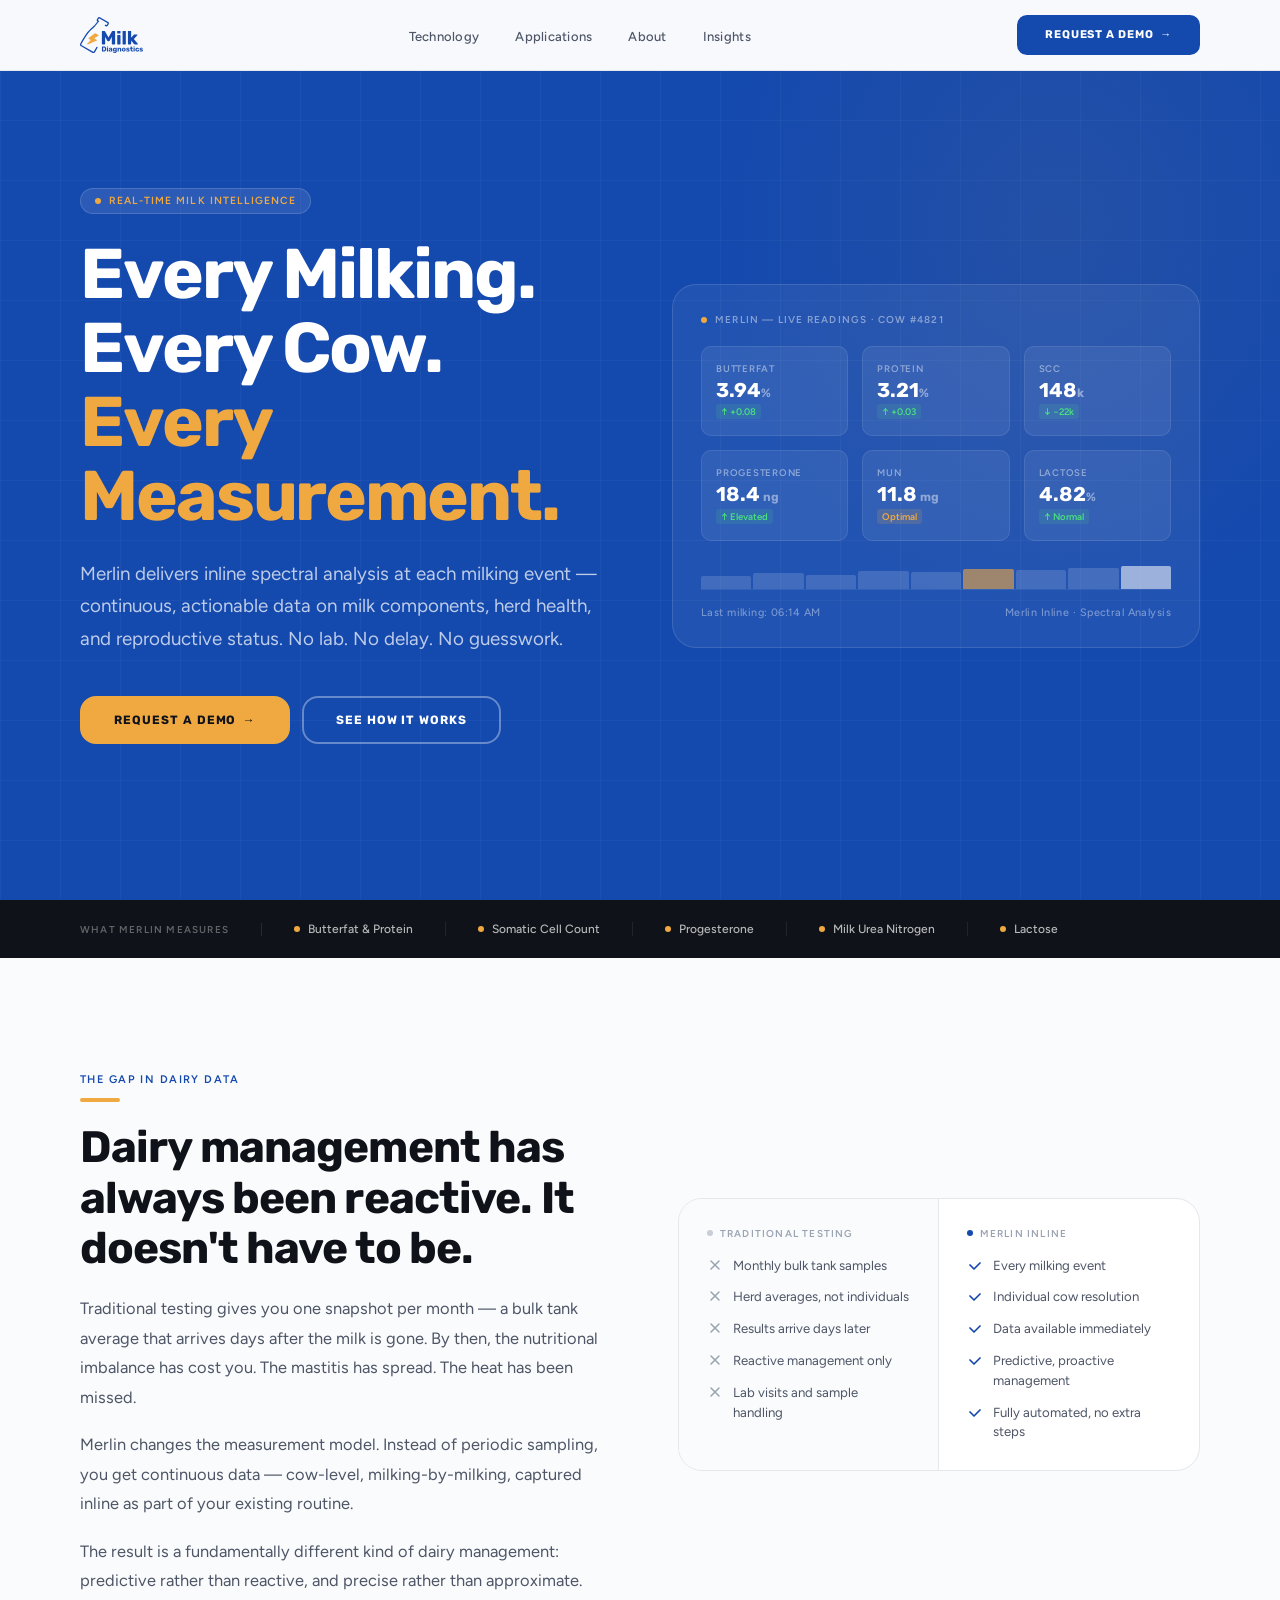
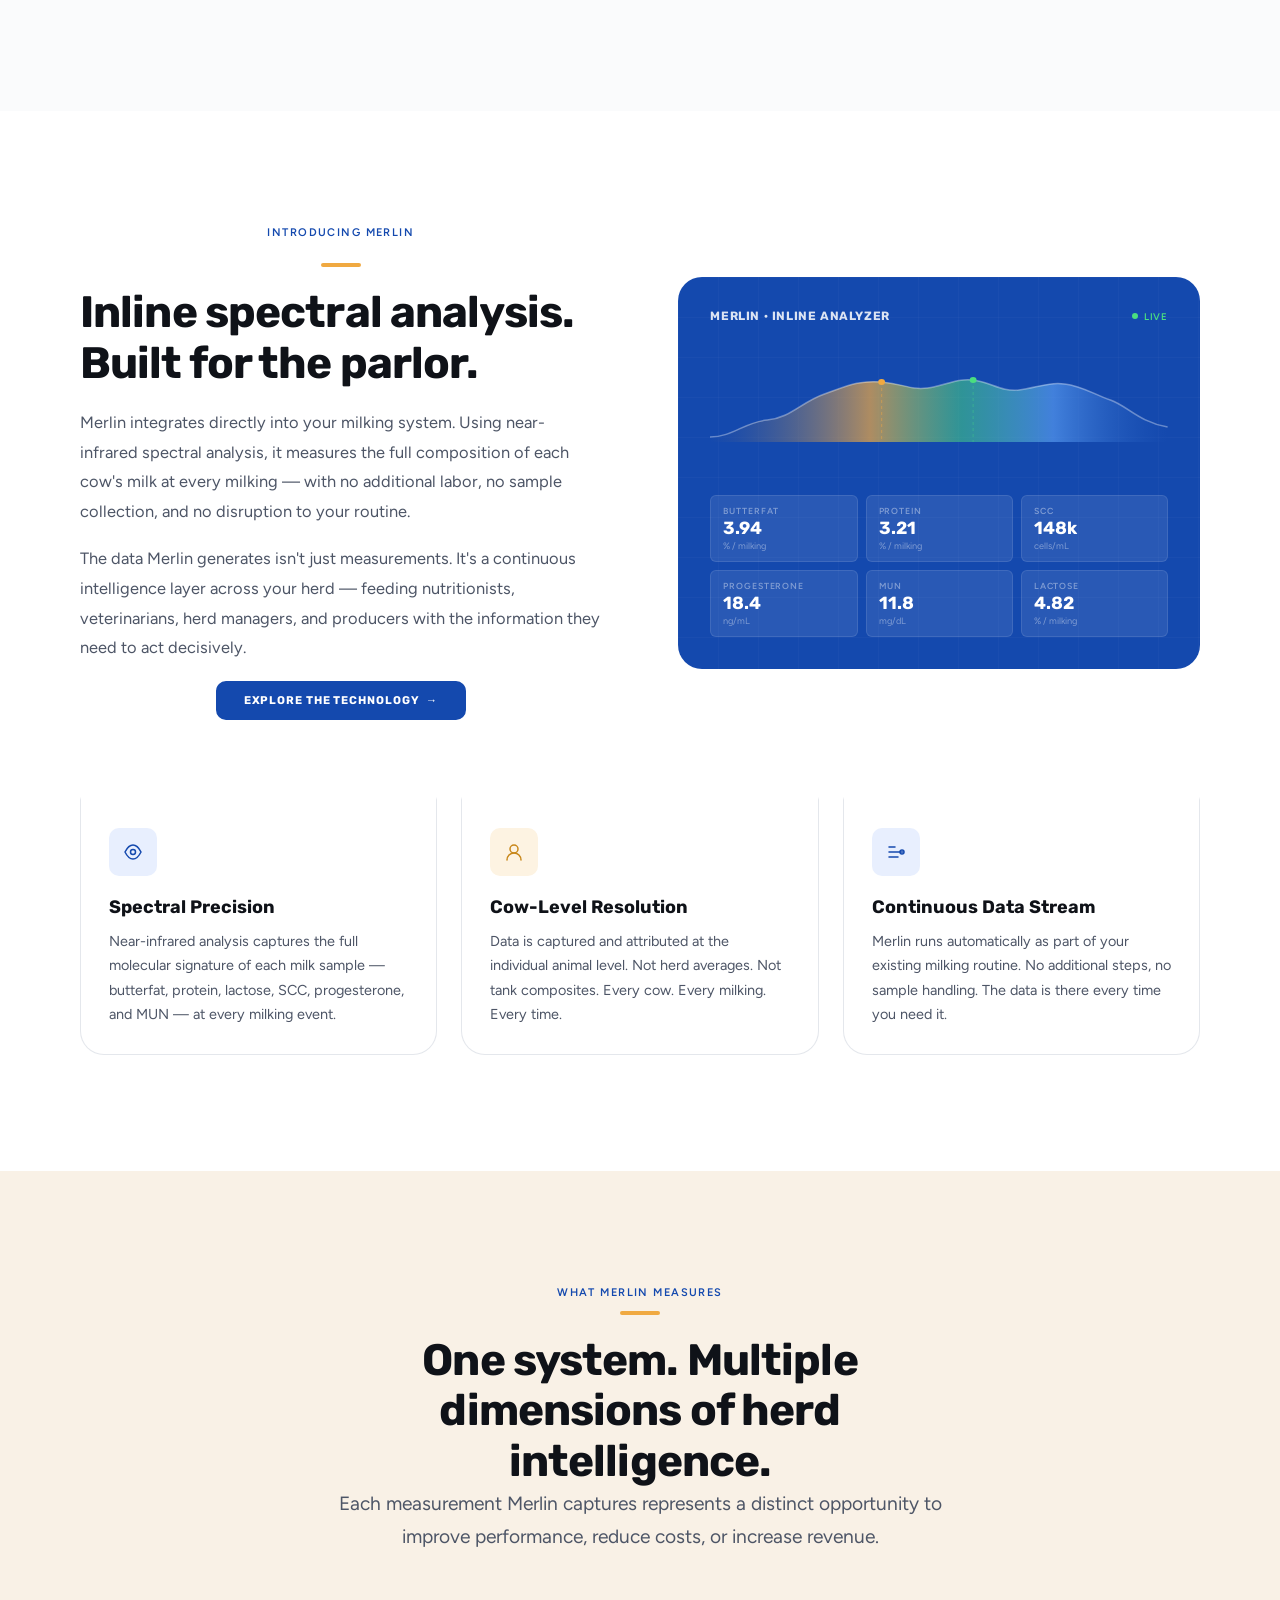
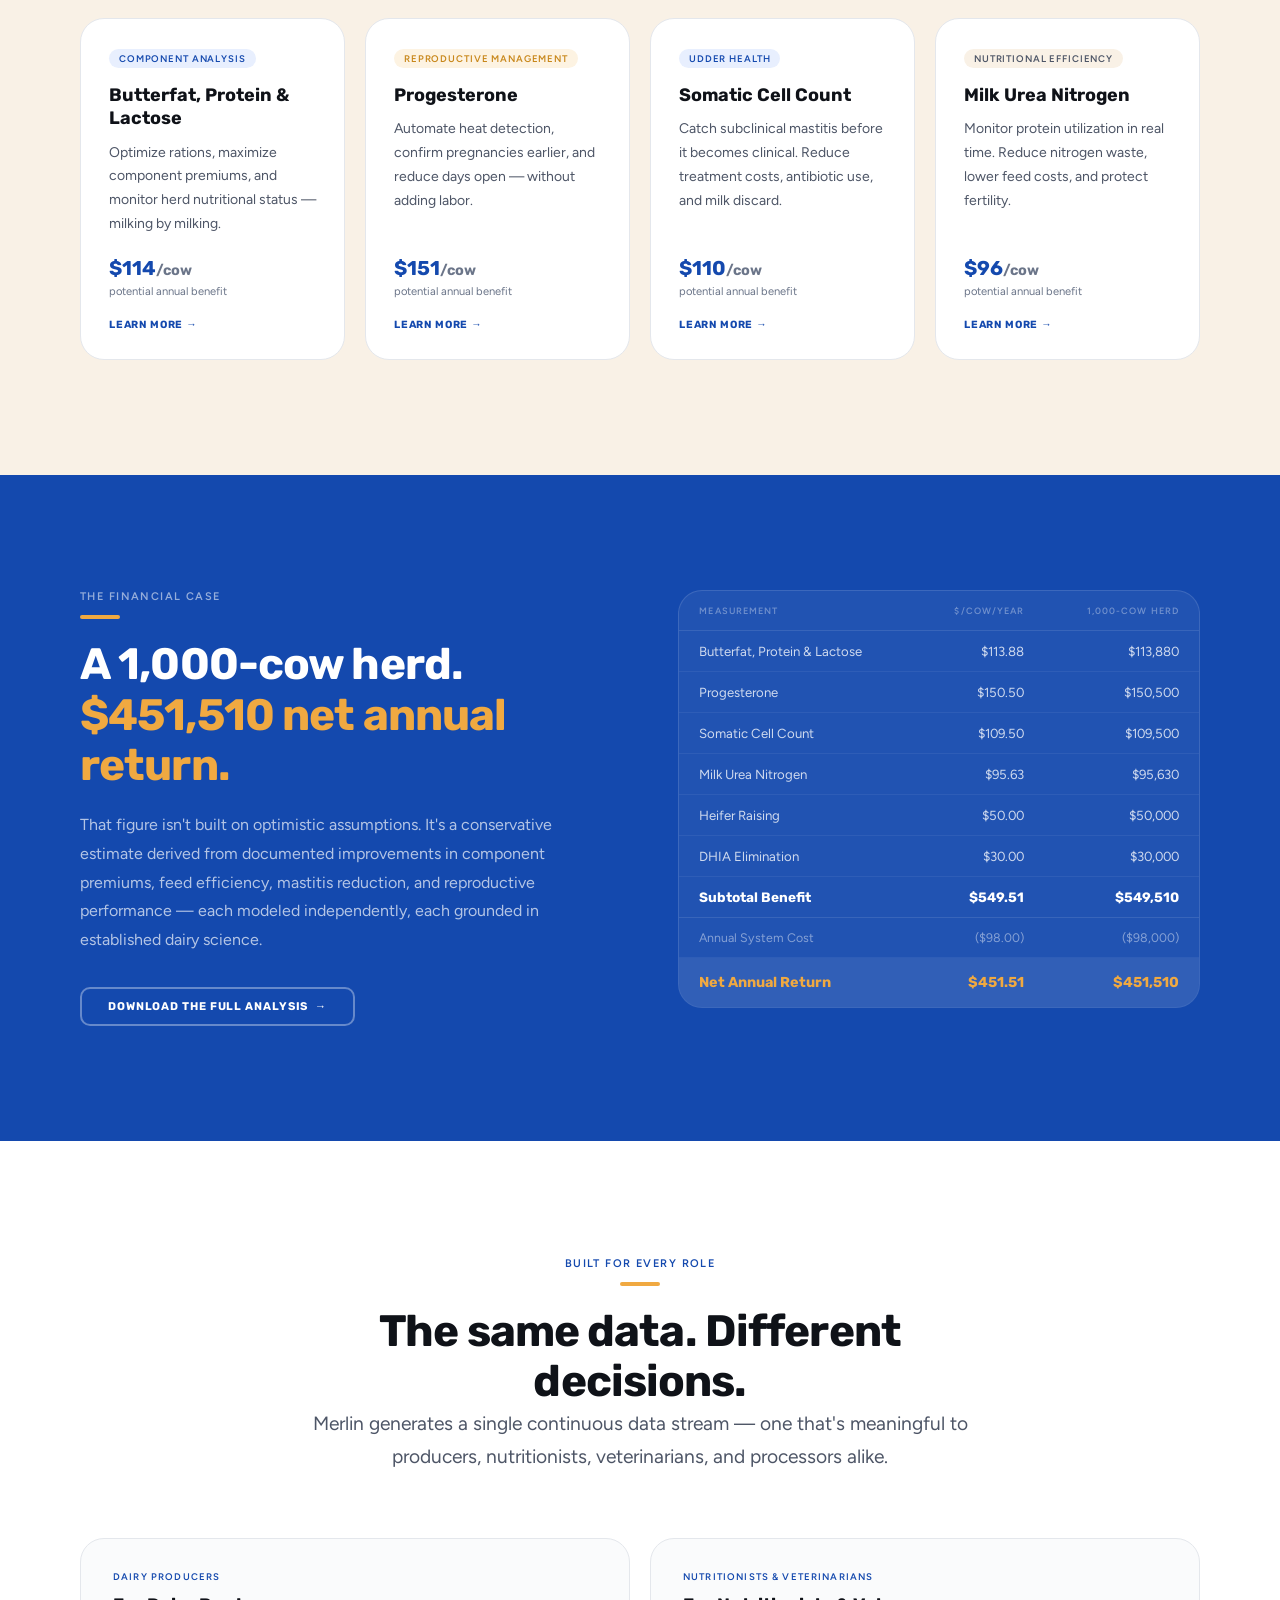
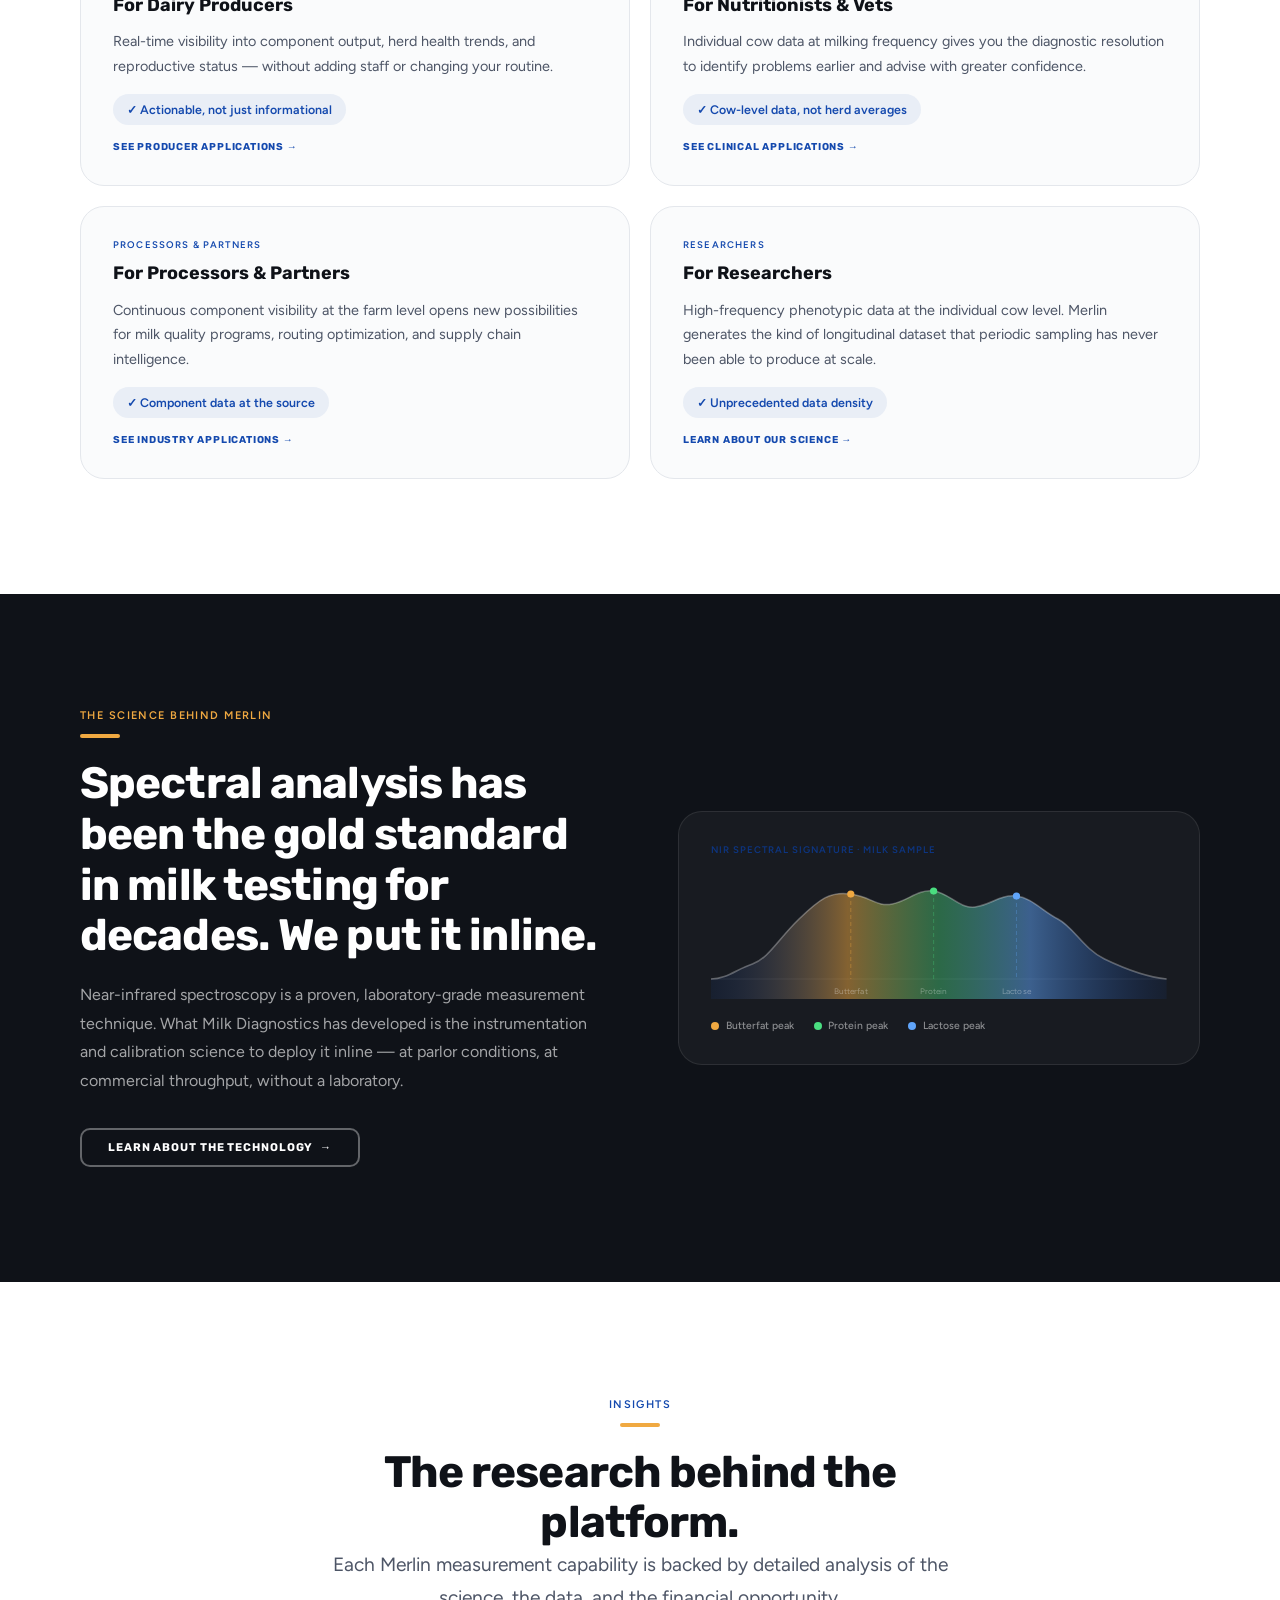
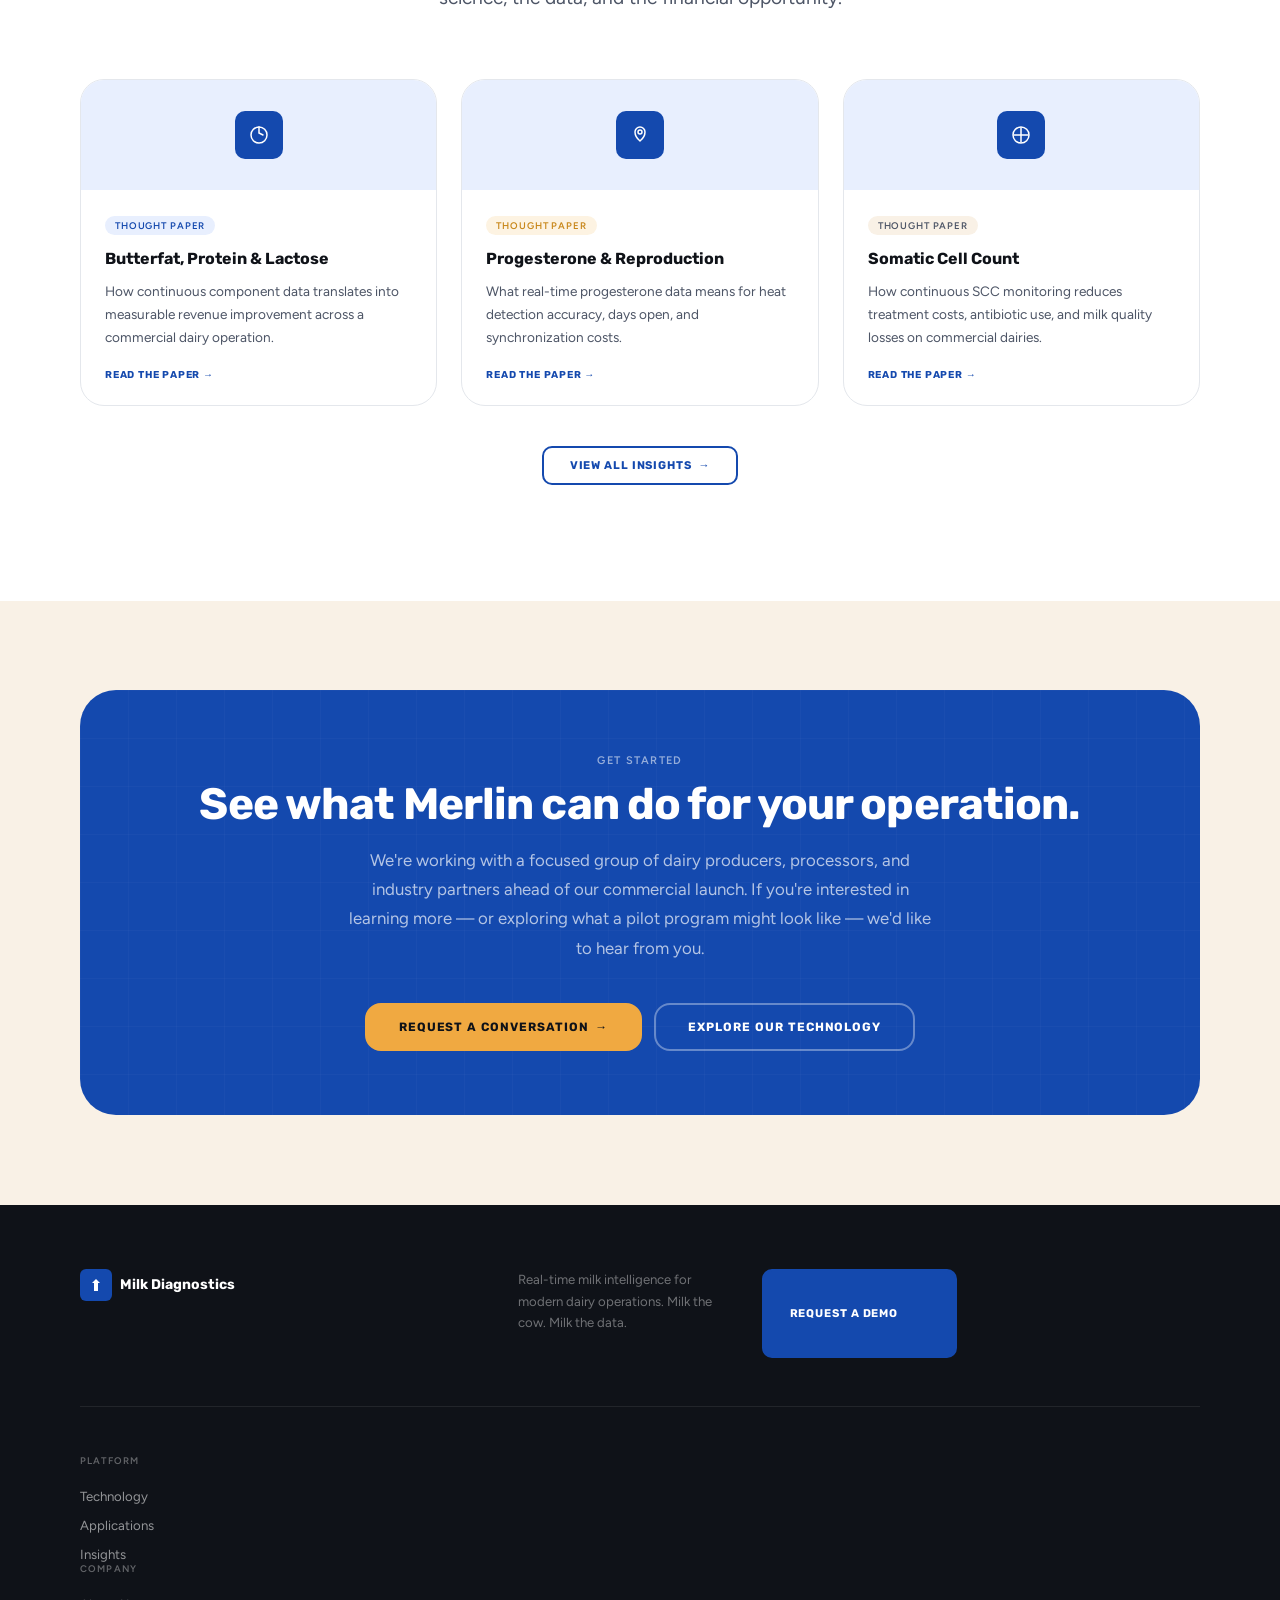
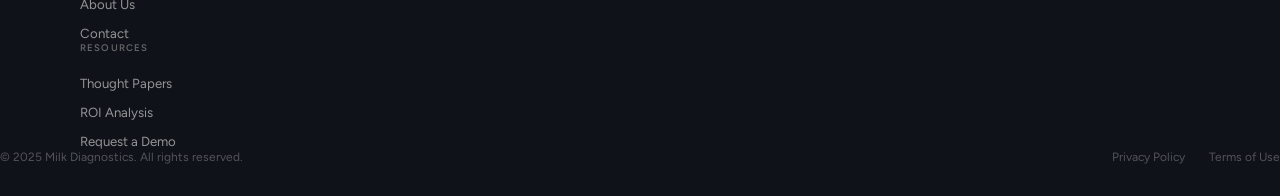
==== commit 2207b837: "Remove Platform from index.html" ====
--- a/index.html
+++ b/index.html
@@ -28,7 +28,6 @@
       <ul class="nav-links" role="list">
         <li><a href="technology.html" class="nav-link">Technology</a></li>
         <li><a href="applications.html" class="nav-link">Applications</a></li>
-        <li><a href="platform.html" class="nav-link">Platform</a></li>
         <li><a href="about.html" class="nav-link">About</a></li>
         <li><a href="insights.html" class="nav-link">Insights</a></li>
       </ul>
@@ -664,7 +663,6 @@
         <ul class="footer-links" role="list">
           <li><a href="technology.html" class="footer-link">Technology</a></li>
           <li><a href="applications.html" class="footer-link">Applications</a></li>
-          <li><a href="platform.html" class="footer-link">Platform Overview</a></li>
           <li><a href="insights.html" class="footer-link">Insights</a></li>
         </ul>
       </div>
--- a/styles.css
+++ b/styles.css
@@ -0,0 +1,13066 @@
+/* ============================================================
+   DESIGN TOKENS
+   ============================================================ */
+:root {
+  --blue:        #1449AE;
+  --blue-dark:   #0D3580;
+  --blue-mid:    #1E55C4;
+  --blue-light:  #E8EFFE;
+  --blue-dim:    rgba(20,73,174,0.08);
+  --yellow:      #F0A941;
+  --yellow-dark: #C8871A;
+  --yellow-light:#FDF3E2;
+  --cream:       #F9F1E6;
+  --cream-dark:  #EFE3CC;
+  --white:       #FFFFFF;
+  --gray-900:    #0F1218;
+  --gray-800:    #1E2229;
+  --gray-700:    #353C47;
+  --gray-600:    #4D5566;
+  --gray-500:    #6B7589;
+  --gray-400:    #9AA3B2;
+  --gray-300:    #C8CDD6;
+  --gray-200:    #E4E7EC;
+  --gray-100:    #F4F5F7;
+  --gray-50:     #FAFBFC;
+
+  --font-display: 'Rubik', sans-serif;
+  --font-body:    'Figtree', sans-serif;
+
+  --radius-sm:  6px;
+  --radius-md:  10px;
+  --radius-lg:  16px;
+  --radius-xl:  24px;
+  --radius-2xl: 36px;
+  --radius-pill:9999px;
+
+  --shadow-sm: 0 1px 4px rgba(0,0,0,0.06);
+  --shadow-md: 0 4px 16px rgba(0,0,0,0.08), 0 1px 4px rgba(0,0,0,0.04);
+  --shadow-lg: 0 8px 32px rgba(0,0,0,0.10);
+  --shadow-blue: 0 8px 32px rgba(20,73,174,0.22);
+
+  --gutter: clamp(1.25rem, 5vw, 2.5rem);
+  --max-w:  1200px;
+
+  --ease-spring: cubic-bezier(0.34,1.56,0.64,1);
+}
+
+/* ============================================================
+   RESET
+   ============================================================ */
+*, *::before, *::after { box-sizing: border-box; margin: 0; padding: 0; }
+html { scroll-behavior: smooth; font-size: 16px; }
+body {
+  font-family: var(--font-body);
+  color: var(--gray-800);
+  background: var(--white);
+  -webkit-font-smoothing: antialiased;
+  overflow-x: hidden;
+}
+img { display: block; max-width: 100%; }
+a { color: inherit; text-decoration: none; }
+ul { list-style: none; }
+button { cursor: pointer; border: none; background: none; font: inherit; }
+
+/* ============================================================
+   UTILITIES
+   ============================================================ */
+.container {
+  width: 100%;
+  max-width: var(--max-w);
+  margin: 0 auto;
+  padding: 0 var(--gutter);
+}
+.sr-only {
+  position: absolute; width: 1px; height: 1px;
+  padding: 0; margin: -1px; overflow: hidden;
+  clip: rect(0,0,0,0); white-space: nowrap; border: 0;
+}
+
+/* eyebrow */
+.eyebrow {
+  font-family: var(--font-body);
+  font-weight: 600;
+  font-size: 0.6875rem;
+  letter-spacing: 0.13em;
+  text-transform: uppercase;
+  color: var(--blue);
+  display: block;
+  margin-bottom: 0.75rem;
+}
+.eyebrow-yellow { color: var(--yellow); }
+.eyebrow-muted  { color: rgba(255,255,255,0.55); }
+
+/* accent bar */
+.accent-bar {
+  display: block;
+  width: 40px; height: 4px;
+  background: var(--yellow);
+  border-radius: var(--radius-pill);
+  margin: 0.75rem 0 1.25rem;
+}
+.accent-bar-center { margin: 0.75rem auto 1.25rem; }
+
+/* section rhythm */
+.section { padding: clamp(5rem,9vw,8rem) 0; }
+.section-sm { padding: clamp(3.5rem,6vw,5rem) 0; }
+
+.section-header {
+  max-width: 660px;
+  margin: 0 auto clamp(3rem,5vw,4.5rem);
+  text-align: center;
+}
+
+/* headings */
+h1, .h1 {
+  font-family: var(--font-display);
+  font-weight: 700;
+  font-size: clamp(2.5rem,6vw,4rem);
+  line-height: 1.1;
+  letter-spacing: -0.025em;
+  color: var(--gray-900);
+}
+h2, .h2 {
+  font-family: var(--font-display);
+  font-weight: 700;
+  font-size: clamp(1.875rem,4vw,2.75rem);
+  line-height: 1.15;
+  letter-spacing: -0.02em;
+  color: var(--gray-900);
+}
+h3, .h3 {
+  font-family: var(--font-display);
+  font-weight: 700;
+  font-size: clamp(1.25rem,2.5vw,1.625rem);
+  line-height: 1.25;
+  color: var(--gray-900);
+}
+h4, .h4 {
+  font-family: var(--font-display);
+  font-weight: 700;
+  font-size: 1.125rem;
+  line-height: 1.3;
+  color: var(--gray-900);
+}
+
+.text-white, .text-white h1, .text-white h2,
+.text-white h3, .text-white h4 { color: var(--white); }
+
+.lead {
+  font-size: clamp(1.05rem,2vw,1.2rem);
+  line-height: 1.75;
+  color: var(--gray-600);
+}
+
+/* tags */
+.tag {
+  display: inline-flex;
+  font-family: var(--font-body);
+  font-weight: 600;
+  font-size: 0.6rem;
+  letter-spacing: 0.09em;
+  text-transform: uppercase;
+  padding: 4px 10px;
+  border-radius: var(--radius-pill);
+}
+.tag-blue   { background: var(--blue-light); color: var(--blue); }
+.tag-yellow { background: var(--yellow-light); color: var(--yellow-dark); }
+.tag-cream  { background: var(--cream); color: var(--gray-600); }
+
+/* buttons */
+.btn {
+  display: inline-flex;
+  align-items: center;
+  gap: 0.4rem;
+  font-family: var(--font-display);
+  font-weight: 700;
+  font-size: 0.7rem;
+  letter-spacing: 0.08em;
+  text-transform: uppercase;
+  padding: 0.75rem 1.625rem;
+  border-radius: var(--radius-md);
+  border: 2px solid transparent;
+  transition: background 0.2s, border-color 0.2s, color 0.2s, transform 0.15s, box-shadow 0.2s;
+  white-space: nowrap;
+  cursor: pointer;
+  line-height: 1;
+}
+.btn:hover { transform: translateY(-1px); }
+.btn:active { transform: none; }
+
+.btn-primary {
+  background: var(--blue);
+  border-color: var(--blue);
+  color: var(--white);
+}
+.btn-primary:hover {
+  background: var(--blue-dark);
+  border-color: var(--blue-dark);
+  box-shadow: var(--shadow-blue);
+}
+.btn-secondary {
+  background: transparent;
+  border-color: var(--blue);
+  color: var(--blue);
+}
+.btn-secondary:hover { background: var(--blue-light); }
+
+.btn-ghost {
+  background: transparent;
+  border-color: rgba(255,255,255,0.35);
+  color: var(--white);
+}
+.btn-ghost:hover { background: rgba(255,255,255,0.1); border-color: rgba(255,255,255,0.65); }
+
+.btn-accent {
+  background: var(--yellow);
+  border-color: var(--yellow);
+  color: var(--gray-900);
+}
+.btn-accent:hover { background: var(--yellow-dark); border-color: var(--yellow-dark); }
+
+.btn-lg {
+  font-size: 0.75rem;
+  padding: 1rem 2rem;
+  border-radius: var(--radius-lg);
+}
+
+.btn-group {
+  display: flex;
+  flex-wrap: wrap;
+  gap: 0.75rem;
+  align-items: center;
+}
+
+/* arrow suffix */
+.arr::after {
+  content: '→';
+  font-size: 1em;
+  transition: transform 0.15s;
+}
+.btn:hover .arr::after,
+.arr:hover::after { transform: translateX(3px); }
+
+/* cards */
+.card {
+  background: var(--white);
+  border: 1px solid var(--gray-200);
+  border-radius: var(--radius-xl);
+  padding: 2rem;
+  transition: box-shadow 0.25s, transform 0.25s;
+}
+.card:hover { box-shadow: var(--shadow-md); transform: translateY(-2px); }
+
+/* icon mark */
+.icon-mark {
+  width: 48px; height: 48px;
+  display: flex; align-items: center; justify-content: center;
+  border-radius: var(--radius-md);
+  background: var(--blue-light);
+  margin-bottom: 1.25rem;
+  flex-shrink: 0;
+}
+.icon-mark svg { width: 22px; height: 22px; color: var(--blue); }
+.icon-mark-yellow { background: var(--yellow-light); }
+.icon-mark-yellow svg { color: var(--yellow-dark); }
+
+/* grid helpers */
+.grid-3 { display: grid; grid-template-columns: repeat(3, 1fr); gap: 1.5rem; }
+.grid-4 { display: grid; grid-template-columns: repeat(4, 1fr); gap: 1.5rem; }
+.grid-2 { display: grid; grid-template-columns: repeat(2, 1fr); gap: 2rem; }
+
+/* fade-in animation */
+.fade-up {
+  opacity: 0;
+  transform: translateY(24px);
+  transition: opacity 0.6s ease, transform 0.6s ease;
+}
+.fade-up.visible { opacity: 1; transform: none; }
+.fade-up:nth-child(2) { transition-delay: 0.08s; }
+.fade-up:nth-child(3) { transition-delay: 0.16s; }
+.fade-up:nth-child(4) { transition-delay: 0.24s; }
+.fade-up:nth-child(5) { transition-delay: 0.32s; }
+
+/* ============================================================
+   NAVIGATION
+   ============================================================ */
+.nav {
+  position: fixed;
+  top: 0; left: 0; right: 0;
+  z-index: 200;
+  background: rgba(255,255,255,0.97);
+  backdrop-filter: blur(12px);
+  -webkit-backdrop-filter: blur(12px);
+  border-bottom: 1px solid var(--gray-200);
+  transition: box-shadow 0.25s;
+}
+.nav.scrolled { box-shadow: var(--shadow-sm); }
+
+.nav-inner {
+  display: flex;
+  align-items: center;
+  justify-content: space-between;
+  height: 70px;
+  gap: 2rem;
+}
+
+/* Logo mark text (replace with <img> for real logo) */
+.nav-logo {
+  display: flex;
+  align-items: center;
+  gap: 0.5rem;
+  flex-shrink: 0;
+}
+
+/* Full logo lockup — SVG contains both mark and wordmark */
+.nav-logo-img {
+  height: 36px;
+  width: auto;
+  display: block;
+}
+
+.nav-logo-mark { display: none; }
+.nav-logo-mark svg { width: 18px; height: 18px; color: var(--white); }
+.nav-logo-text {
+  font-family: var(--font-display);
+  font-weight: 700;
+  font-size: 0.9rem;
+  color: var(--gray-900);
+  letter-spacing: -0.01em;
+  display: none;
+}
+
+.nav-links {
+  display: flex;
+  align-items: center;
+  gap: 2.25rem;
+}
+.nav-link {
+  font-family: var(--font-body);
+  font-weight: 500;
+  font-size: 0.8125rem;
+  color: var(--gray-600);
+  letter-spacing: 0.02em;
+  padding: 0.25rem 0;
+  border-bottom: 2px solid transparent;
+  transition: color 0.15s, border-color 0.15s;
+}
+.nav-link:hover, .nav-link.active {
+  color: var(--blue);
+  border-bottom-color: var(--blue);
+}
+
+.nav-actions { display: flex; align-items: center; gap: 0.75rem; flex-shrink: 0; }
+
+/* ============================================================
+   HERO
+   ============================================================ */
+.hero {
+  min-height: 100vh;
+  background: var(--blue);
+  display: flex;
+  align-items: center;
+  padding: 7rem 0 5rem;
+  position: relative;
+  overflow: hidden;
+}
+
+/* Decorative grid overlay */
+.hero::before {
+  content: '';
+  position: absolute;
+  inset: 0;
+  background-image:
+    linear-gradient(rgba(255,255,255,0.03) 1px, transparent 1px),
+    linear-gradient(90deg, rgba(255,255,255,0.03) 1px, transparent 1px);
+  background-size: 60px 60px;
+  pointer-events: none;
+}
+
+/* Decorative glow blob */
+.hero::after {
+  content: '';
+  position: absolute;
+  top: -20%;
+  right: -10%;
+  width: 55%;
+  height: 90%;
+  background: radial-gradient(ellipse at center, rgba(240,169,65,0.07) 0%, transparent 70%);
+  pointer-events: none;
+}
+
+.hero-inner {
+  display: grid;
+  grid-template-columns: 1fr 1fr;
+  gap: clamp(3rem,5vw,5rem);
+  align-items: center;
+  position: relative;
+  z-index: 1;
+}
+
+.hero-eyebrow {
+  display: inline-flex;
+  align-items: center;
+  gap: 0.5rem;
+  background: rgba(255,255,255,0.1);
+  border: 1px solid rgba(255,255,255,0.15);
+  border-radius: var(--radius-pill);
+  padding: 0.35rem 0.875rem;
+  font-family: var(--font-body);
+  font-weight: 600;
+  font-size: 0.65rem;
+  letter-spacing: 0.1em;
+  text-transform: uppercase;
+  color: var(--yellow);
+  margin-bottom: 1.5rem;
+}
+.hero-eyebrow-dot {
+  width: 6px; height: 6px;
+  background: var(--yellow);
+  border-radius: 50%;
+}
+
+.hero-headline {
+  font-family: var(--font-display);
+  font-weight: 700;
+  font-size: clamp(2.75rem,5.5vw,4.5rem);
+  line-height: 1.05;
+  letter-spacing: -0.03em;
+  color: var(--white);
+  margin-bottom: 1.5rem;
+}
+.hero-headline em {
+  font-style: normal;
+  color: var(--yellow);
+}
+
+.hero-sub {
+  font-size: clamp(1rem,1.8vw,1.175rem);
+  line-height: 1.75;
+  color: rgba(255,255,255,0.72);
+  max-width: 520px;
+  margin-bottom: 2.5rem;
+}
+
+/* Hero data visualization panel */
+.hero-panel {
+  background: rgba(255,255,255,0.06);
+  border: 1px solid rgba(255,255,255,0.12);
+  border-radius: var(--radius-xl);
+  padding: 1.75rem;
+  position: relative;
+}
+
+.hero-panel-label {
+  font-family: var(--font-body);
+  font-weight: 600;
+  font-size: 0.625rem;
+  letter-spacing: 0.12em;
+  text-transform: uppercase;
+  color: rgba(255,255,255,0.45);
+  margin-bottom: 1.25rem;
+  display: flex;
+  align-items: center;
+  gap: 0.5rem;
+}
+.hero-panel-label-dot {
+  width: 6px; height: 6px;
+  background: var(--yellow);
+  border-radius: 50%;
+  animation: pulse 2s infinite;
+}
+@keyframes pulse {
+  0%, 100% { opacity: 1; transform: scale(1); }
+  50% { opacity: 0.5; transform: scale(0.85); }
+}
+
+.hero-metrics {
+  display: grid;
+  grid-template-columns: 1fr 1fr 1fr;
+  gap: 0.875rem;
+  margin-bottom: 1.25rem;
+}
+
+.hero-metric {
+  background: rgba(255,255,255,0.07);
+  border: 1px solid rgba(255,255,255,0.09);
+  border-radius: var(--radius-md);
+  padding: 1rem 0.875rem;
+}
+.hero-metric-name {
+  font-size: 0.6rem;
+  font-weight: 600;
+  letter-spacing: 0.08em;
+  text-transform: uppercase;
+  color: rgba(255,255,255,0.45);
+  margin-bottom: 0.35rem;
+}
+.hero-metric-val {
+  font-family: var(--font-display);
+  font-weight: 700;
+  font-size: 1.25rem;
+  color: var(--white);
+  line-height: 1;
+}
+.hero-metric-unit {
+  font-size: 0.65rem;
+  color: rgba(255,255,255,0.45);
+  margin-top: 0.2rem;
+}
+.hero-metric-trend {
+  display: inline-flex;
+  align-items: center;
+  gap: 0.2rem;
+  font-size: 0.6rem;
+  font-weight: 600;
+  color: #4ade80;
+  background: rgba(74,222,128,0.12);
+  padding: 2px 5px;
+  border-radius: 3px;
+  margin-top: 0.3rem;
+}
+.hero-metric-trend.warn { color: var(--yellow); background: rgba(240,169,65,0.15); }
+
+/* Inline sparkline SVG bars */
+.sparkline {
+  display: flex;
+  align-items: flex-end;
+  gap: 2px;
+  height: 28px;
+  margin-top: 0.75rem;
+}
+.sparkline-bar {
+  flex: 1;
+  background: rgba(255,255,255,0.15);
+  border-radius: 2px 2px 0 0;
+  transition: background 0.2s;
+}
+.sparkline-bar.hi { background: rgba(240,169,65,0.6); }
+.sparkline-bar.active { background: rgba(255,255,255,0.55); }
+
+.hero-panel-footer {
+  display: flex;
+  align-items: center;
+  justify-content: space-between;
+  padding-top: 1rem;
+  border-top: 1px solid rgba(255,255,255,0.08);
+  font-size: 0.675rem;
+  color: rgba(255,255,255,0.4);
+  font-weight: 500;
+  letter-spacing: 0.04em;
+}
+
+/* ============================================================
+   CREDENTIAL STRIP
+   ============================================================ */
+.strip {
+  background: var(--gray-900);
+  padding: 1.375rem 0;
+}
+.strip-inner {
+  display: flex;
+  align-items: center;
+  gap: 0;
+}
+.strip-label {
+  font-size: 0.625rem;
+  font-weight: 600;
+  letter-spacing: 0.12em;
+  text-transform: uppercase;
+  color: rgba(255,255,255,0.35);
+  white-space: nowrap;
+  padding-right: 2rem;
+  border-right: 1px solid rgba(255,255,255,0.1);
+  margin-right: 2rem;
+  flex-shrink: 0;
+}
+.strip-items {
+  display: flex;
+  align-items: center;
+  gap: 0;
+  flex: 1;
+  overflow: hidden;
+}
+.strip-item {
+  display: flex;
+  align-items: center;
+  gap: 0.5rem;
+  font-family: var(--font-body);
+  font-weight: 500;
+  font-size: 0.75rem;
+  color: rgba(255,255,255,0.7);
+  padding: 0 2rem;
+  border-right: 1px solid rgba(255,255,255,0.08);
+  white-space: nowrap;
+}
+.strip-item:first-child { padding-left: 0; }
+.strip-item:last-child { border-right: none; }
+.strip-dot {
+  width: 6px; height: 6px;
+  background: var(--yellow);
+  border-radius: 50%;
+  flex-shrink: 0;
+}
+
+/* ============================================================
+   PROBLEM SECTION
+   ============================================================ */
+.problem { background: var(--gray-50); }
+
+.problem-grid {
+  display: grid;
+  grid-template-columns: 1fr 1fr;
+  gap: clamp(3rem,6vw,6rem);
+  align-items: center;
+}
+
+.problem-text h2 { margin-bottom: 1.25rem; }
+.problem-text p {
+  font-size: 1.025rem;
+  line-height: 1.8;
+  color: var(--gray-600);
+  margin-bottom: 1.125rem;
+}
+.problem-text p:last-child { margin-bottom: 0; }
+
+.problem-contrast {
+  background: var(--white);
+  border: 1px solid var(--gray-200);
+  border-radius: var(--radius-xl);
+  overflow: hidden;
+}
+.contrast-row {
+  display: grid;
+  grid-template-columns: 1fr 1fr;
+}
+.contrast-col {
+  padding: 1.75rem;
+}
+.contrast-col:first-child {
+  border-right: 1px solid var(--gray-200);
+  background: var(--gray-50);
+}
+.contrast-col-label {
+  font-size: 0.625rem;
+  font-weight: 600;
+  letter-spacing: 0.12em;
+  text-transform: uppercase;
+  color: var(--gray-400);
+  margin-bottom: 1rem;
+  display: flex;
+  align-items: center;
+  gap: 0.4rem;
+}
+.contrast-col-label-dot {
+  width: 6px; height: 6px;
+  border-radius: 50%;
+}
+.dot-gray { background: var(--gray-300); }
+.dot-blue { background: var(--blue); }
+
+.contrast-item {
+  display: flex;
+  align-items: flex-start;
+  gap: 0.6rem;
+  margin-bottom: 0.75rem;
+  font-size: 0.825rem;
+  color: var(--gray-600);
+  line-height: 1.5;
+}
+.contrast-item:last-child { margin-bottom: 0; }
+.contrast-item-icon {
+  width: 16px; height: 16px;
+  flex-shrink: 0;
+  margin-top: 1px;
+}
+.contrast-item-icon.x { color: var(--gray-400); }
+.contrast-item-icon.check { color: var(--blue); }
+
+.contrast-divider {
+  height: 1px;
+  background: var(--gray-200);
+}
+
+/* ============================================================
+   PRODUCT INTRO
+   ============================================================ */
+.product { background: var(--white); }
+
+.product-intro {
+  display: grid;
+  grid-template-columns: 1fr 1fr;
+  gap: clamp(3rem,6vw,6rem);
+  align-items: center;
+  margin-bottom: clamp(3.5rem,6vw,5rem);
+}
+
+.product-intro-text h2 { margin-bottom: 1.25rem; }
+.product-intro-text p {
+  font-size: 1.025rem;
+  line-height: 1.8;
+  color: var(--gray-600);
+  margin-bottom: 1.125rem;
+}
+
+/* Device mockup */
+.device-wrap {
+  background: var(--blue);
+  border-radius: var(--radius-xl);
+  padding: 2rem;
+  aspect-ratio: 4/3;
+  display: flex;
+  flex-direction: column;
+  justify-content: space-between;
+  position: relative;
+  overflow: hidden;
+}
+.device-wrap::before {
+  content: '';
+  position: absolute; inset: 0;
+  background-image:
+    linear-gradient(rgba(255,255,255,0.025) 1px, transparent 1px),
+    linear-gradient(90deg, rgba(255,255,255,0.025) 1px, transparent 1px);
+  background-size: 40px 40px;
+}
+.device-header {
+  display: flex;
+  align-items: center;
+  justify-content: space-between;
+  position: relative; z-index: 1;
+}
+.device-title {
+  font-family: var(--font-display);
+  font-weight: 700;
+  font-size: 0.75rem;
+  color: rgba(255,255,255,0.85);
+  letter-spacing: 0.05em;
+  text-transform: uppercase;
+}
+.device-status {
+  display: flex;
+  align-items: center;
+  gap: 0.35rem;
+  font-size: 0.6rem;
+  font-weight: 600;
+  letter-spacing: 0.08em;
+  color: #4ade80;
+  text-transform: uppercase;
+}
+.device-status-dot {
+  width: 6px; height: 6px;
+  background: #4ade80;
+  border-radius: 50%;
+  animation: pulse 2s infinite;
+}
+
+.device-spectrum {
+  position: relative; z-index: 1;
+  margin: 0.5rem 0;
+}
+.spectrum-svg { width: 100%; height: 70px; }
+
+.device-readings {
+  display: grid;
+  grid-template-columns: repeat(3, 1fr);
+  gap: 0.5rem;
+  position: relative; z-index: 1;
+}
+.device-reading {
+  background: rgba(255,255,255,0.09);
+  border: 1px solid rgba(255,255,255,0.1);
+  border-radius: var(--radius-sm);
+  padding: 0.625rem 0.75rem;
+}
+.device-reading-label {
+  font-size: 0.55rem;
+  font-weight: 600;
+  letter-spacing: 0.1em;
+  text-transform: uppercase;
+  color: rgba(255,255,255,0.4);
+  margin-bottom: 0.25rem;
+}
+.device-reading-val {
+  font-family: var(--font-display);
+  font-weight: 700;
+  font-size: 1.1rem;
+  color: var(--white);
+  line-height: 1;
+}
+.device-reading-unit {
+  font-size: 0.575rem;
+  color: rgba(255,255,255,0.4);
+  margin-top: 0.15rem;
+}
+
+/* 3-col feature cards below product intro */
+.product-features { }
+.feature-card {
+  background: var(--white);
+  border: 1px solid var(--gray-200);
+  border-top: 3px solid transparent;
+  border-radius: 0 0 var(--radius-xl) var(--radius-xl);
+  padding: 1.75rem;
+  transition: border-top-color 0.2s, box-shadow 0.2s, transform 0.2s;
+}
+.feature-card:hover {
+  border-top-color: var(--blue);
+  box-shadow: var(--shadow-md);
+  transform: translateY(-2px);
+}
+.feature-card h4 { margin: 1rem 0 0.6rem; }
+.feature-card p {
+  font-size: 0.9rem;
+  line-height: 1.7;
+  color: var(--gray-600);
+}
+
+/* ============================================================
+   APPLICATIONS
+   ============================================================ */
+.applications { background: var(--cream); }
+
+.app-grid { display: grid; grid-template-columns: repeat(4, 1fr); gap: 1.25rem; }
+
+.app-card {
+  background: var(--white);
+  border: 1.5px solid var(--gray-200);
+  border-radius: var(--radius-xl);
+  padding: 1.75rem;
+  transition: border-color 0.2s, box-shadow 0.2s, transform 0.2s;
+  display: flex;
+  flex-direction: column;
+}
+.app-card:hover {
+  border-color: var(--blue);
+  box-shadow: var(--shadow-md);
+  transform: translateY(-2px);
+}
+.app-card-tag { margin-bottom: 1rem; }
+.app-card h4 { margin-bottom: 0.625rem; }
+.app-card p {
+  font-size: 0.875rem;
+  line-height: 1.7;
+  color: var(--gray-600);
+  flex: 1;
+  margin-bottom: 1.25rem;
+}
+.app-card-stat {
+  font-family: var(--font-display);
+  font-weight: 700;
+  font-size: 1.25rem;
+  color: var(--blue);
+  line-height: 1.2;
+  margin-bottom: 0.25rem;
+}
+.app-card-stat-label {
+  font-size: 0.7rem;
+  color: var(--gray-500);
+  margin-bottom: 1.25rem;
+}
+.app-card-link {
+  font-family: var(--font-display);
+  font-weight: 700;
+  font-size: 0.65rem;
+  letter-spacing: 0.08em;
+  text-transform: uppercase;
+  color: var(--blue);
+  display: flex;
+  align-items: center;
+  gap: 0.3rem;
+  transition: gap 0.15s;
+}
+.app-card:hover .app-card-link { gap: 0.55rem; }
+
+/* ============================================================
+   ROI SECTION
+   ============================================================ */
+.roi { background: var(--blue); }
+
+.roi-inner {
+  display: grid;
+  grid-template-columns: 1fr 1fr;
+  gap: clamp(3rem,6vw,6rem);
+  align-items: start;
+}
+
+.roi-text h2 { color: var(--white); margin-bottom: 1.25rem; }
+.roi-text h2 em { font-style: normal; color: var(--yellow); }
+.roi-text p {
+  font-size: 1rem;
+  line-height: 1.8;
+  color: rgba(255,255,255,0.68);
+  margin-bottom: 2rem;
+}
+
+.roi-table-wrap {
+  background: rgba(255,255,255,0.06);
+  border: 1px solid rgba(255,255,255,0.12);
+  border-radius: var(--radius-xl);
+  overflow: hidden;
+}
+.roi-table {
+  width: 100%;
+  border-collapse: collapse;
+  font-size: 0.8375rem;
+}
+.roi-table th {
+  font-family: var(--font-body);
+  font-weight: 600;
+  font-size: 0.575rem;
+  letter-spacing: 0.12em;
+  text-transform: uppercase;
+  color: rgba(255,255,255,0.35);
+  padding: 0.875rem 1.25rem;
+  text-align: left;
+  border-bottom: 1px solid rgba(255,255,255,0.1);
+}
+.roi-table th:not(:first-child) { text-align: right; }
+.roi-table td {
+  padding: 0.75rem 1.25rem;
+  color: rgba(255,255,255,0.78);
+  border-bottom: 1px solid rgba(255,255,255,0.06);
+  font-size: 0.825rem;
+}
+.roi-table td:not(:first-child) { text-align: right; }
+.roi-table tbody tr:last-child td { border-bottom: none; }
+.roi-table .row-total {
+  background: rgba(255,255,255,0.07);
+  border-top: 1px solid rgba(255,255,255,0.12) !important;
+}
+.roi-table .row-total td {
+  font-family: var(--font-display);
+  font-weight: 700;
+  font-size: 0.9rem;
+  color: var(--yellow);
+  border-bottom: none;
+  padding: 1rem 1.25rem;
+}
+.roi-table .row-cost td { color: rgba(255,255,255,0.45); font-size: 0.775rem; }
+.roi-table .row-sub td {
+  font-family: var(--font-display);
+  font-weight: 700;
+  font-size: 0.85rem;
+  color: var(--white);
+  border-top: 1px solid rgba(255,255,255,0.1);
+  border-bottom: 1px solid rgba(255,255,255,0.1);
+}
+
+/* ============================================================
+   AUDIENCE SECTION
+   ============================================================ */
+.audience { background: var(--white); }
+
+.audience-grid {
+  display: grid;
+  grid-template-columns: repeat(2, 1fr);
+  gap: 1.25rem;
+}
+
+.audience-card {
+  background: var(--gray-50);
+  border: 1px solid var(--gray-200);
+  border-radius: var(--radius-xl);
+  padding: 2rem;
+  transition: border-color 0.2s, background 0.2s, box-shadow 0.2s;
+}
+.audience-card:hover {
+  border-color: var(--blue);
+  background: var(--blue-light);
+  box-shadow: var(--shadow-sm);
+}
+.audience-card-role {
+  font-family: var(--font-body);
+  font-weight: 600;
+  font-size: 0.6rem;
+  letter-spacing: 0.12em;
+  text-transform: uppercase;
+  color: var(--blue);
+  margin-bottom: 0.75rem;
+}
+.audience-card h4 { margin-bottom: 0.75rem; }
+.audience-card p {
+  font-size: 0.9rem;
+  line-height: 1.7;
+  color: var(--gray-600);
+  margin-bottom: 1rem;
+}
+.audience-card-benefit {
+  display: flex;
+  align-items: center;
+  gap: 0.5rem;
+  font-size: 0.775rem;
+  font-weight: 600;
+  color: var(--blue);
+  padding: 0.5rem 0.875rem;
+  background: rgba(20,73,174,0.07);
+  border-radius: var(--radius-pill);
+  width: fit-content;
+  margin-bottom: 1rem;
+}
+.audience-card-link {
+  font-family: var(--font-display);
+  font-weight: 700;
+  font-size: 0.625rem;
+  letter-spacing: 0.08em;
+  text-transform: uppercase;
+  color: var(--blue);
+  display: flex;
+  align-items: center;
+  gap: 0.3rem;
+  transition: gap 0.15s;
+}
+.audience-card:hover .audience-card-link { gap: 0.55rem; }
+
+/* ============================================================
+   TECHNOLOGY SNIPPET
+   ============================================================ */
+.technology { background: var(--gray-900); }
+
+.tech-inner {
+  display: grid;
+  grid-template-columns: 1fr 1fr;
+  gap: clamp(3rem,6vw,6rem);
+  align-items: center;
+}
+
+.tech-text .eyebrow { color: var(--yellow); }
+.tech-text h2 { color: var(--white); margin-bottom: 1.25rem; }
+.tech-text p {
+  font-size: 1rem;
+  line-height: 1.8;
+  color: rgba(255,255,255,0.62);
+  margin-bottom: 2rem;
+}
+
+.tech-visual {
+  background: rgba(255,255,255,0.35);
+  border: 1px solid rgba(13,53,128,0.08);
+}
+.tech-vis-label {
+  font-size: 0.6rem;
+  font-weight: 600;
+  letter-spacing: 0.1em;
+  text-transform: uppercase;
+  color: var(--blue-dark);
+}  margin-bottom: 1.5rem;
+}
+.spectrum-full-svg { width: 100%; height: 120px; }
+.tech-vis-legend {
+  display: flex;
+  gap: 1.25rem;
+  flex-wrap: wrap;
+  margin-top: 1rem;
+}
+.legend-item {
+  display: flex;
+  align-items: center;
+  gap: 0.4rem;
+  font-size: 0.65rem;
+  font-weight: 500;
+  color: rgba(255,255,255,0.5);
+}
+.legend-dot {
+  width: 8px; height: 8px;
+  border-radius: 50%;
+  flex-shrink: 0;
+}
+
+/* ============================================================
+   INSIGHTS SECTION
+   ============================================================ */
+.insights { background: var(--white); }
+
+.insights-grid { display: grid; grid-template-columns: repeat(3, 1fr); gap: 1.5rem; }
+
+.insight-card {
+  background: var(--white);
+  border: 1px solid var(--gray-200);
+  border-radius: var(--radius-xl);
+  overflow: hidden;
+  transition: box-shadow 0.25s, transform 0.25s;
+}
+.insight-card:hover { box-shadow: var(--shadow-md); transform: translateY(-2px); }
+
+.insight-card-top {
+  background: var(--blue-light);
+  padding: 1.5rem;
+  display: flex;
+  align-items: center;
+  justify-content: center;
+  height: 110px;
+}
+.insight-card-icon {
+  width: 48px; height: 48px;
+  background: var(--blue);
+  border-radius: var(--radius-md);
+  display: flex; align-items: center; justify-content: center;
+}
+.insight-card-icon svg { width: 22px; height: 22px; color: var(--white); }
+
+.insight-card-body { padding: 1.5rem; }
+.insight-card-body .tag { margin-bottom: 0.875rem; }
+.insight-card-body h4 { margin-bottom: 0.625rem; font-size: 1rem; }
+.insight-card-body p {
+  font-size: 0.85rem;
+  line-height: 1.7;
+  color: var(--gray-600);
+  margin-bottom: 1.25rem;
+}
+.insight-link {
+  font-family: var(--font-display);
+  font-weight: 700;
+  font-size: 0.625rem;
+  letter-spacing: 0.08em;
+  text-transform: uppercase;
+  color: var(--blue);
+  display: flex;
+  align-items: center;
+  gap: 0.3rem;
+  transition: gap 0.15s;
+}
+.insight-card:hover .insight-link { gap: 0.55rem; }
+
+/* ============================================================
+   CTA SECTION
+   ============================================================ */
+.cta-section {
+  background: var(--cream);
+  padding: clamp(4rem,7vw,6.5rem) 0;
+}
+.cta-box {
+  background: var(--blue);
+  border-radius: var(--radius-2xl);
+  padding: clamp(3rem,5vw,5rem);
+  text-align: center;
+  position: relative;
+  overflow: hidden;
+}
+.cta-box::before {
+  content: '';
+  position: absolute; inset: 0;
+  background-image:
+    linear-gradient(rgba(255,255,255,0.025) 1px, transparent 1px),
+    linear-gradient(90deg, rgba(255,255,255,0.025) 1px, transparent 1px);
+  background-size: 48px 48px;
+}
+.cta-box > * { position: relative; z-index: 1; }
+.cta-box h2 {
+  color: var(--white);
+  font-size: clamp(1.875rem,4vw,2.75rem);
+  margin-bottom: 1rem;
+}
+.cta-box p {
+  font-size: 1.05rem;
+  line-height: 1.75;
+  color: rgba(255,255,255,0.68);
+  max-width: 600px;
+  margin: 0 auto 2.5rem;
+}
+
+/* ============================================================
+   FOOTER
+   ============================================================ */
+.footer {
+  background: var(--gray-900);
+  padding: 4rem 0 2rem;
+}
+.footer-top {
+  display: grid;
+  grid-template-columns: 2fr 1fr 1fr 1fr;
+  gap: 3rem;
+  margin-bottom: 3rem;
+  padding-bottom: 3rem;
+  border-bottom: 1px solid rgba(255,255,255,0.08);
+}
+.footer-brand {}
+.footer-logo {
+  display: flex;
+  align-items: center;
+  gap: 0.5rem;
+  margin-bottom: 1rem;
+}
+
+.footer-logo-mark {
+  width: 32px; height: 32px;
+  background: var(--blue);
+  border-radius: var(--radius-sm);
+  display: flex; align-items: center; justify-content: center;
+}
+.footer-logo-mark svg { width: 16px; height: 16px; color: var(--white); }
+.footer-logo-text {
+  font-family: var(--font-display);
+  font-weight: 700;
+  font-size: 0.875rem;
+  color: var(--white);
+}
+.footer-tagline {
+  font-size: 0.825rem;
+  line-height: 1.65;
+  color: rgba(255,255,255,0.4);
+  max-width: 280px;
+  margin-bottom: 1.5rem;
+}
+.footer-col-title {
+  font-family: var(--font-body);
+  font-weight: 600;
+  font-size: 0.6rem;
+  letter-spacing: 0.12em;
+  text-transform: uppercase;
+  color: rgba(255,255,255,0.35);
+  margin-bottom: 1.25rem;
+}
+.footer-links { display: flex; flex-direction: column; gap: 0.625rem; }
+.footer-link {
+  font-size: 0.825rem;
+  color: rgba(255,255,255,0.55);
+  transition: color 0.15s;
+}
+.footer-link:hover { color: var(--white); }
+
+.footer-bottom {
+  display: flex;
+  align-items: center;
+  justify-content: space-between;
+  flex-wrap: wrap;
+  gap: 1rem;
+}
+.footer-copy {
+  font-size: 0.75rem;
+  color: rgba(255,255,255,0.28);
+}
+.footer-legal {
+  display: flex;
+  gap: 1.5rem;
+}
+.footer-legal a {
+  font-size: 0.75rem;
+  color: rgba(255,255,255,0.28);
+  transition: color 0.15s;
+}
+.footer-legal a:hover { color: rgba(255,255,255,0.6); }
+
+/* ============================================================
+   RESPONSIVE
+   ============================================================ */
+@media (max-width: 1024px) {
+  .hero-inner { grid-template-columns: 1fr; }
+  .hero:not(.hero-contact) .hero-panel { display: none; }
+  .hero { min-height: auto; padding: 8rem 0 5rem; }
+  .problem-grid { grid-template-columns: 1fr; }
+  .product-intro { grid-template-columns: 1fr; }
+  .device-wrap { display: none; }
+  .app-grid { grid-template-columns: repeat(2, 1fr); }
+  .roi-inner { grid-template-columns: 1fr; }
+  .tech-inner { grid-template-columns: 1fr; }
+  .footer-top { grid-template-columns: 1fr 1fr; gap: 2rem; }
+}
+
+@media (max-width: 768px) {
+  .nav-links { display: none; }
+  .grid-3 { grid-template-columns: 1fr; }
+  .grid-4 { grid-template-columns: 1fr; }
+  .grid-2 { grid-template-columns: 1fr; }
+  .app-grid { grid-template-columns: 1fr; }
+  .audience-grid { grid-template-columns: 1fr; }
+  .insights-grid { grid-template-columns: 1fr; }
+  .strip-inner { flex-direction: column; align-items: flex-start; gap: 0.875rem; }
+  .strip-items { flex-wrap: wrap; gap: 0.75rem; }
+  .strip-item { padding: 0; border: none; }
+  .strip-label { border: none; padding: 0; margin: 0; }
+  .section-header { text-align: left; }
+  .accent-bar-center { margin-left: 0; }
+  .footer-top { grid-template-columns: 1fr; gap: 2rem; }
+  .footer-bottom { flex-direction: column; align-items: flex-start; }
+  .hero-sub { max-width: 100%; }
+}
+
+
+/* ============================================================
+   INNER-PAGE EXTENSIONS
+   Every rule below is derived directly from the homepage design
+   system above. No new design language is introduced.
+   ============================================================ */
+
+/* ----------------------------------------------------------
+   PAGE HERO
+   Same visual as .hero: --blue bg, grid overlay ::before,
+   glow blob ::after, eyebrow-yellow, white h1/lead.
+   Shorter than homepage hero (no 100vh).
+   ---------------------------------------------------------- */
+.page-hero {
+  background: var(--blue);
+  padding: clamp(7rem, 10vw, 9rem) 0 clamp(3.5rem, 5vw, 5rem);
+  position: relative;
+  overflow: hidden;
+}
+.page-hero::before {
+  content: '';
+  position: absolute; inset: 0;
+  background-image:
+    linear-gradient(rgba(255,255,255,0.03) 1px, transparent 1px),
+    linear-gradient(90deg, rgba(255,255,255,0.03) 1px, transparent 1px);
+  background-size: 60px 60px;
+  pointer-events: none;
+}
+.page-hero::after {
+  content: '';
+  position: absolute;
+  top: -30%; right: -5%;
+  width: 45%; height: 120%;
+  background: radial-gradient(ellipse at center, rgba(240,169,65,0.06) 0%, transparent 70%);
+  pointer-events: none;
+}
+.page-hero-inner {
+  position: relative;
+  z-index: 1;
+  max-width: 780px;
+}
+.page-hero .eyebrow { color: var(--yellow); margin-bottom: 0.75rem; }
+.page-hero h1 {
+  color: var(--white);
+  font-size: clamp(2.25rem, 5vw, 3.5rem);
+  margin-bottom: 1.25rem;
+}
+.page-hero .lead { color: rgba(255,255,255,0.7); max-width: 620px; }
+
+/* Breadcrumb — same type scale as .strip-label */
+.breadcrumb {
+  display: flex;
+  align-items: center;
+  gap: 0.5rem;
+  font-size: 0.6875rem;
+  font-weight: 500;
+  color: rgba(255,255,255,0.4);
+  letter-spacing: 0.04em;
+  margin-bottom: 1.5rem;
+}
+.breadcrumb a          { color: rgba(255,255,255,0.55); transition: color 0.15s; }
+.breadcrumb a:hover    { color: var(--white); }
+.breadcrumb-sep        { color: rgba(255,255,255,0.25); }
+
+/* ----------------------------------------------------------
+   SECTION BACKGROUND HELPERS
+   Mirrors homepage: .problem = gray-50, .applications = cream,
+   etc. Inner pages need these via class, not inline style.
+   ---------------------------------------------------------- */
+.bg-white   { background: var(--white); }
+.bg-gray-50 { background: var(--gray-50); }
+.bg-cream   { background: var(--cream); }
+.bg-blue    { background: var(--blue); }
+.bg-dark    { background: var(--gray-900); }
+
+/* ----------------------------------------------------------
+   SPLIT SECTION
+   Mirrors .product-intro and .tech-inner grid pattern exactly:
+   two columns, large gap, align center.
+   ---------------------------------------------------------- */
+.split-section {
+  display: grid;
+  grid-template-columns: 1fr 1fr;
+  gap: clamp(3rem, 6vw, 6rem);
+  align-items: center;
+}
+.split-section.reverse > *:first-child { order: 2; }
+.split-section.reverse > *:last-child  { order: 1; }
+.split-text h2               { margin-bottom: 1.25rem; }
+.split-text p                { font-size: 1.025rem; line-height: 1.8; color: var(--gray-600); margin-bottom: 1.125rem; }
+.split-text p:last-of-type   { margin-bottom: 1.5rem; }
+
+/* ----------------------------------------------------------
+   DATA PANEL (inside .tech-visual surface)
+   Mirrors .device-reading cells exactly.
+   ---------------------------------------------------------- */
+.panel-label {
+  font-size: 0.625rem;
+  font-weight: 600;
+  letter-spacing: 0.12em;
+  text-transform: uppercase;
+  color: rgba(255,255,255,0.35);
+  margin-bottom: 1.25rem;
+  display: flex;
+  align-items: center;
+  gap: 0.5rem;
+}
+.panel-label-dot {
+  width: 6px; height: 6px;
+  background: var(--yellow);
+  border-radius: 50%;
+  animation: pulse 2s infinite;
+}
+.data-cell {
+  background: rgba(255,255,255,0.09);
+  border: 1px solid rgba(255,255,255,0.1);
+  border-radius: var(--radius-sm);
+  padding: 0.75rem;
+  position: relative;
+}
+.data-cell-label {
+  font-size: 0.55rem;
+  font-weight: 600;
+  letter-spacing: 0.1em;
+  text-transform: uppercase;
+  color: rgba(255,255,255,0.4);
+  margin-bottom: 0.25rem;
+}
+.data-cell-val {
+  font-family: var(--font-display);
+  font-weight: 700;
+  font-size: 1.1rem;
+  color: var(--white);
+  line-height: 1;
+}
+.data-cell-trend {
+  display: inline-flex;
+  align-items: center;
+  font-size: 0.6rem;
+  font-weight: 600;
+  color: #4ade80;
+  background: rgba(74,222,128,0.12);
+  padding: 2px 5px;
+  border-radius: 3px;
+  margin-top: 0.25rem;
+}
+.data-cell-trend.warn { color: var(--yellow); background: rgba(240,169,65,0.15); }
+
+/* .data-grid — used inside tech-visual panels */
+.data-grid {
+  display: grid;
+  grid-template-columns: 1fr 1fr;
+  gap: 0.625rem;
+}
+.data-grid-note {
+  font-size: 0.575rem;
+  color: rgba(255,255,255,0.25);
+  text-align: center;
+  margin-top: 1rem;
+}
+
+/* ----------------------------------------------------------
+   SPEC TABLE
+   On white bg; header mirrors .roi-table th scale/tracking.
+   ---------------------------------------------------------- */
+.spec-table {
+  width: 100%;
+  border-collapse: collapse;
+  font-size: 0.875rem;
+}
+.spec-table th {
+  font-family: var(--font-body);
+  font-weight: 600;
+  font-size: 0.625rem;
+  letter-spacing: 0.1em;
+  text-transform: uppercase;
+  color: var(--gray-500);
+  padding: 0.75rem 1rem;
+  text-align: left;
+  border-bottom: 2px solid var(--gray-200);
+}
+.spec-table td {
+  padding: 0.875rem 1rem;
+  color: var(--gray-700);
+  border-bottom: 1px solid var(--gray-100);
+  line-height: 1.5;
+}
+.spec-table tr:last-child td { border-bottom: none; }
+.td-label { font-weight: 600; color: var(--gray-800); }
+.td-val   { color: var(--blue); font-weight: 600; }
+
+/* Card with table inside — no padding, overflow hidden */
+.card-table { padding: 0; overflow: hidden; }
+.card-table-header {
+  padding: 1.25rem 1.75rem;
+  border-bottom: 1px solid var(--gray-200);
+}
+.card-table-header .eyebrow { margin-bottom: 0; }
+.card-table-footer {
+  padding: 0.875rem 1.75rem;
+  background: var(--gray-50);
+  border-top: 1px solid var(--gray-200);
+  font-size: 0.75rem;
+  color: var(--gray-500);
+}
+
+/* ----------------------------------------------------------
+   ACCORDION
+   Opens like .contrast-col; same border/bg cadence.
+   ---------------------------------------------------------- */
+.accordion {
+  border: 1px solid var(--gray-200);
+  border-radius: var(--radius-xl);
+  overflow: hidden;
+}
+.accordion-item { border-bottom: 1px solid var(--gray-200); }
+.accordion-item:last-child { border-bottom: none; }
+
+.accordion-trigger {
+  display: flex;
+  align-items: center;
+  justify-content: space-between;
+  gap: 1rem;
+  width: 100%;
+  padding: 1.25rem 1.75rem;
+  background: var(--white);
+  cursor: pointer;
+  text-align: left;
+  transition: background 0.15s;
+}
+.accordion-trigger:hover { background: var(--gray-50); }
+
+.accordion-label {
+  font-family: var(--font-display);
+  font-weight: 700;
+  font-size: 0.975rem;
+  color: var(--gray-900);
+}
+.accordion-icon {
+  width: 20px; height: 20px;
+  border: 1.5px solid var(--gray-300);
+  border-radius: 50%;
+  display: flex; align-items: center; justify-content: center;
+  flex-shrink: 0;
+  transition: transform 0.2s, border-color 0.2s;
+}
+.accordion-icon svg      { width: 10px; height: 10px; color: var(--gray-500); transition: color 0.2s; }
+.accordion-item.open .accordion-icon { transform: rotate(45deg); border-color: var(--blue); }
+.accordion-item.open .accordion-icon svg { color: var(--blue); }
+
+.accordion-body { max-height: 0; overflow: hidden; transition: max-height 0.3s ease; }
+.accordion-item.open .accordion-body { max-height: 800px; }
+.accordion-body-inner {
+  padding: 0 1.75rem 1.5rem;
+  font-size: 0.9rem;
+  line-height: 1.75;
+  color: var(--gray-600);
+}
+.accordion-body-inner p + p { margin-top: 0.75rem; }
+
+/* Tag inside accordion header — pull right */
+.accordion-trigger .tag {
+  margin-left: auto;
+  margin-right: 0.75rem;
+  flex-shrink: 0;
+}
+
+/* ----------------------------------------------------------
+   INLINE CTA BAR
+   Cream bg mirrors outer .cta-section wrapper tone.
+   ---------------------------------------------------------- */
+.cta-bar {
+  background: var(--cream);
+  border: 1px solid var(--cream-dark);
+  border-radius: var(--radius-xl);
+  padding: 2rem 2.5rem;
+  display: flex;
+  align-items: center;
+  justify-content: space-between;
+  gap: 2rem;
+  flex-wrap: wrap;
+}
+.cta-bar-text h4 { margin-bottom: 0.35rem; }
+.cta-bar-text p  { font-size: 0.9rem; color: var(--gray-600); margin: 0; }
+.cta-bar-actions { display: flex; gap: 0.75rem; flex-shrink: 0; flex-wrap: wrap; }
+
+/* ----------------------------------------------------------
+   STAT STRIP (dark version — used on .technology / .strip bg)
+   Mirrors .strip item cadence.
+   ---------------------------------------------------------- */
+.stat-strip-dark {
+  display: grid;
+  grid-template-columns: repeat(3, 1fr);
+  gap: 1rem;
+}
+.stat-strip-item {
+  background: rgba(255,255,255,0.05);
+  border: 1px solid rgba(255,255,255,0.08);
+  border-radius: var(--radius-xl);
+  padding: 2rem 1.5rem;
+  text-align: center;
+}
+.stat-num {
+  font-family: var(--font-display);
+  font-weight: 700;
+  font-size: clamp(1.75rem, 3.5vw, 2.5rem);
+  color: var(--yellow);
+  line-height: 1;
+  margin-bottom: 0.5rem;
+}
+.stat-label { font-size: 0.8rem; color: rgba(255,255,255,0.5); line-height: 1.4; }
+
+/* ----------------------------------------------------------
+   ROADMAP CARDS (platform page — dark bg, tiered opacity)
+   Exact same surface as homepage hero-panel items.
+   ---------------------------------------------------------- */
+.roadmap-card {
+  border-radius: var(--radius-lg);
+  padding: 1.5rem;
+}
+.roadmap-card-now {
+  background: rgba(255,255,255,0.08);
+  border: 1px solid rgba(255,255,255,0.12);
+}
+.roadmap-card-launch {
+  background: rgba(240,169,65,0.12);
+  border: 1px solid rgba(240,169,65,0.25);
+}
+.roadmap-card-future {
+  background: rgba(255,255,255,0.04);
+  border: 1px solid rgba(255,255,255,0.08);
+}
+.roadmap-card h4 {
+  font-family: var(--font-display);
+  font-weight: 700;
+  font-size: 0.875rem;
+  margin-bottom: 0.375rem;
+}
+.roadmap-card-now    h4 { color: var(--white); }
+.roadmap-card-launch h4 { color: var(--yellow); }
+.roadmap-card-future h4 { color: rgba(255,255,255,0.45); }
+.roadmap-card p {
+  font-size: 0.85rem;
+  line-height: 1.6;
+  color: rgba(255,255,255,0.55);
+  margin: 0;
+}
+.roadmap-card-future p { color: rgba(255,255,255,0.35); }
+.roadmap-list { display: flex; flex-direction: column; gap: 1rem; }
+
+/* ----------------------------------------------------------
+   PROGRESS BAR (about page status panel — inside .tech-visual)
+   ---------------------------------------------------------- */
+.progress-list { display: flex; flex-direction: column; gap: 0; }
+.progress-item {
+  padding: 1.25rem 0;
+  border-bottom: 1px solid rgba(255,255,255,0.06);
+}
+.progress-item:last-child { border-bottom: none; }
+.progress-item-header {
+  display: flex;
+  justify-content: space-between;
+  align-items: center;
+  margin-bottom: 0.5rem;
+}
+.progress-item-label {
+  font-size: 0.8rem;
+  font-weight: 600;
+  color: var(--white);
+}
+.progress-item-pct {
+  font-size: 0.7rem;
+  color: rgba(255,255,255,0.4);
+}
+.progress-track {
+  height: 5px;
+  background: rgba(255,255,255,0.1);
+  border-radius: 100px;
+  overflow: hidden;
+}
+.progress-fill {
+  height: 100%;
+  background: var(--blue-mid);
+  border-radius: 100px;
+}
+.progress-fill-yellow { background: var(--yellow); }
+.progress-item-note {
+  font-size: 0.725rem;
+  color: rgba(255,255,255,0.4);
+  margin-top: 0.4rem;
+}
+.progress-footer {
+  padding: 1.25rem 1.5rem;
+  background: rgba(240,169,65,0.08);
+  border-top: 1px solid rgba(240,169,65,0.15);
+  font-family: var(--font-display);
+  font-weight: 700;
+  font-size: 0.875rem;
+  color: var(--yellow);
+}
+
+/* ============================================================
+   CONTACT PAGE — DEFINITIVE
+   Selector specificity strategy:
+   - Left-side text: .hero.hero-contact .* = (0,2,0) beats body cascade
+   - Form fields:    .contact-form .contact-input = (0,2,0)
+   - !important on color/background/border ONLY — the 3 properties
+     where browser UA uses :not() chains at (0,3,1) specificity.
+   ============================================================ */
+
+/* ── Hero height ─────────────────────────────────────────── */
+.hero.hero-contact {
+  min-height: 0;
+  padding: 8rem 0 5rem;
+  align-items: flex-start;
+}
+
+/* ── Left column: light text on dark blue ────────────────── */
+.hero.hero-contact .contact-trust {
+  display: flex;
+  flex-direction: column;
+  gap: 0.5rem;
+  margin-top: 2rem;
+}
+.hero.hero-contact .contact-trust-item {
+  display: flex;
+  align-items: baseline;
+  gap: 0.625rem;
+  font-size: 0.875rem;
+  line-height: 1.55;
+  color: rgba(255,255,255,0.7);
+}
+.hero.hero-contact .contact-trust-dot {
+  width: 5px;
+  height: 5px;
+  min-width: 5px;
+  background: var(--yellow);
+  border-radius: 50%;
+  margin-top: 0.45em;
+  flex-shrink: 0;
+}
+.hero.hero-contact .contact-commitment {
+  margin-top: 1.5rem;
+  font-size: 0.8rem;
+  line-height: 1.65;
+  color: rgba(255,255,255,0.4);
+  max-width: 420px;
+}
+
+/* ── Form layout ─────────────────────────────────────────── */
+.contact-form {
+  display: flex;
+  flex-direction: column;
+}
+.contact-form .contact-form-row {
+  display: grid;
+  grid-template-columns: 1fr 1fr;
+  gap: 0.75rem;
+  margin-bottom: 0.75rem;
+}
+.contact-form .contact-field {
+  display: flex;
+  flex-direction: column;
+  gap: 0.35rem;
+  margin-bottom: 0.75rem;
+}
+.contact-form .contact-field:last-of-type {
+  margin-bottom: 0;
+}
+
+/* ── Labels ──────────────────────────────────────────────── */
+.contact-form .contact-label {
+  display: block;
+  font-family: var(--font-body);
+  font-weight: 600;
+  font-size: 0.6rem;
+  letter-spacing: 0.1em;
+  text-transform: uppercase;
+  /* !important beats body color cascade on <label> */
+  color: rgba(255,255,255,0.55) !important;
+  line-height: 1;
+  margin-bottom: 0.2rem;
+}
+.contact-form .contact-label-optional {
+  font-weight: 400;
+  text-transform: none;
+  letter-spacing: 0;
+  font-size: 0.6rem;
+  color: rgba(255,255,255,0.3) !important;
+}
+
+/* ── Fields: .contact-input on every input/select/textarea ── */
+/* (0,2,0) specificity — higher than UA :not() chains */
+.contact-form .contact-input {
+  display: block;
+  width: 100%;
+  box-sizing: border-box;
+  padding: 0.75rem 0.875rem;
+  font-family: var(--font-body);
+  font-size: 0.875rem;
+  line-height: 1.4;
+  border-radius: var(--radius-sm);
+  transition: border-color 0.15s, background 0.15s;
+  appearance: none;
+  -webkit-appearance: none;
+  color-scheme: dark;
+  /* !important on the 3 properties browsers override */
+  color: #ffffff !important;
+  background: rgba(255,255,255,0.1) !important;
+  border: 1px solid rgba(255,255,255,0.2) !important;
+}
+.contact-form .contact-input:focus {
+  outline: none;
+  border-color: rgba(255,255,255,0.5) !important;
+  background: rgba(255,255,255,0.15) !important;
+}
+.contact-form .contact-input::placeholder {
+  color: rgba(255,255,255,0.35) !important;
+  opacity: 1;
+}
+
+/* Select options — dropdown list items */
+.contact-form .contact-input option {
+  background: #1e2229;
+  color: #ffffff;
+}
+
+/* Select: custom chevron wrapper */
+.contact-form .contact-select-wrap {
+  position: relative;
+  display: block;
+}
+.contact-form .contact-select-wrap::after {
+  content: '';
+  position: absolute;
+  right: 0.875rem;
+  top: 50%;
+  transform: translateY(-50%);
+  width: 0;
+  height: 0;
+  border-left: 4px solid transparent;
+  border-right: 4px solid transparent;
+  border-top: 5px solid rgba(255,255,255,0.45);
+  pointer-events: none;
+}
+.contact-form .contact-select-wrap .contact-input {
+  padding-right: 2.25rem;
+  cursor: pointer;
+  /* Ensure select fills wrapper */
+  width: 100%;
+}
+
+/* Textarea */
+.contact-form .contact-input.contact-textarea {
+  resize: vertical;
+  min-height: 90px;
+  line-height: 1.55;
+}
+
+/* ── Submit button ────────────────────────────────────────── */
+.contact-form .contact-submit {
+  width: 100%;
+  justify-content: center;
+  margin-top: 1rem;
+  display: flex;
+}
+
+/* ── Footer note ─────────────────────────────────────────── */
+.contact-form .contact-footer-note {
+  display: flex;
+  align-items: center;
+  justify-content: space-between;
+  flex-wrap: wrap;
+  gap: 0.5rem;
+  margin-top: 0.875rem;
+  padding-top: 0.875rem;
+  border-top: 1px solid rgba(255,255,255,0.08);
+  font-size: 0.675rem;
+  font-weight: 500;
+  letter-spacing: 0.04em;
+  color: rgba(255,255,255,0.4) !important;
+}
+
+/* ── Responsive ──────────────────────────────────────────── */
+@media (max-width: 768px) {
+  .contact-form .contact-form-row {
+    grid-template-columns: 1fr;
+  }
+}
+/* =========================================
+   CONTACT PAGE / MAILCHIMP FORM
+   ========================================= */
+
+/* ============================================================
+   CONTACT PAGE â€” append this entire block to the end of
+   styles.css. Do not place it inside any existing rule.
+   ============================================================ */
+
+/* â”€â”€ Hero height modifier â”€â”€â”€â”€â”€â”€â”€â”€â”€â”€â”€â”€â”€â”€â”€â”€â”€â”€â”€â”€â”€â”€â”€â”€â”€â”€â”€â”€â”€â”€â”€â”€â”€â”€â”€ */
+.hero.hero-contact {
+  min-height: 0;
+  padding: 8rem 0 5rem;
+  align-items: flex-start;
+}
+
+/* â”€â”€ Left column: trust list â”€â”€â”€â”€â”€â”€â”€â”€â”€â”€â”€â”€â”€â”€â”€â”€â”€â”€â”€â”€â”€â”€â”€â”€â”€â”€â”€â”€â”€â”€â”€â”€ */
+.hero.hero-contact .contact-trust {
+  display: flex;
+  flex-direction: column;
+  gap: 0.5rem;
+  margin-top: 2rem;
+}
+.hero.hero-contact .contact-trust-item {
+  display: flex;
+  align-items: baseline;
+  gap: 0.625rem;
+  font-size: 0.875rem;
+  line-height: 1.55;
+  color: rgba(255,255,255,0.7);
+}
+/* Force child <span> â€” overrides body { color: var(--gray-800) } */
+.hero.hero-contact .contact-trust-item span {
+  color: rgba(255,255,255,0.7);
+}
+.hero.hero-contact .contact-trust-dot {
+  width: 5px;
+  height: 5px;
+  min-width: 5px;
+  background: var(--yellow);
+  border-radius: 50%;
+  margin-top: 0.45em;
+  flex-shrink: 0;
+}
+.hero.hero-contact .contact-commitment {
+  margin-top: 1.5rem;
+  font-size: 0.8rem;
+  line-height: 1.65;
+  color: rgba(255,255,255,0.4);
+  max-width: 420px;
+}
+
+/* â”€â”€ Mailchimp form â€” scoped to .mc-form â”€â”€â”€â”€â”€â”€â”€â”€â”€â”€â”€â”€â”€â”€â”€â”€â”€â”€â”€ */
+/* Replaces Mailchimp CDN stylesheet (classic-061523.css).    */
+/* All color values use existing site design tokens.          */
+
+.mc-form .mc-field {
+  display: flex;
+  flex-direction: column;
+  gap: 0.35rem;
+  margin-bottom: 0.75rem;
+}
+
+/* Labels â€” beats body color cascade via !important + webkit  */
+.mc-form label {
+  display: block;
+  font-family: var(--font-body);
+  font-weight: 600;
+  font-size: 0.6rem;
+  letter-spacing: 0.1em;
+  text-transform: uppercase;
+  color: rgba(255,255,255,0.55) !important;
+  -webkit-text-fill-color: rgba(255,255,255,0.55) !important;
+  line-height: 1;
+}
+.mc-form .mc-required {
+  color: var(--yellow);
+  -webkit-text-fill-color: var(--yellow);
+  font-weight: 700;
+}
+
+/* All field types */
+.mc-form input[type="text"],
+.mc-form input[type="email"],
+.mc-form select {
+  display: block;
+  width: 100%;
+  box-sizing: border-box;
+  padding: 0.75rem 0.875rem;
+  font-family: var(--font-body);
+  font-size: 0.875rem;
+  line-height: 1.4;
+  color: #ffffff !important;
+  background: rgba(255,255,255,0.1) !important;
+  border: 1px solid rgba(255,255,255,0.2) !important;
+  border-radius: var(--radius-sm);
+  transition: border-color 0.15s, background 0.15s;
+  appearance: none;
+  -webkit-appearance: none;
+  color-scheme: dark;
+}
+.mc-form input[type="text"]:focus,
+.mc-form input[type="email"]:focus,
+.mc-form select:focus {
+  outline: none;
+  border-color: rgba(255,255,255,0.45) !important;
+  background: rgba(255,255,255,0.15) !important;
+}
+.mc-form input::placeholder {
+  color: rgba(255,255,255,0.35) !important;
+  opacity: 1;
+}
+.mc-form select option {
+  background: #1e2229;
+  color: #ffffff;
+}
+
+/* Submit button â€” inherits .btn .btn-accent .btn-lg from site */
+.mc-form .mc-submit {
+  width: 100%;
+  justify-content: center;
+  margin-top: 1rem;
+  display: flex;
+}
+
+/* .hero-panel-footer inside the form */
+.mc-form .hero-panel-footer {
+  display: flex;
+  align-items: center;
+  justify-content: space-between;
+  flex-wrap: wrap;
+  gap: 0.5rem;
+  margin-top: 0.875rem;
+  padding-top: 0.875rem;
+  border-top: 1px solid rgba(255,255,255,0.08);
+  font-size: 0.675rem;
+  font-weight: 500;
+  letter-spacing: 0.04em;
+  color: rgba(255,255,255,0.4) !important;
+}
+
+/* Mailchimp error/success response messages */
+#mce-error-response,
+#mce-success-response {
+  padding: 0.625rem 0.875rem;
+  border-radius: var(--radius-sm);
+  font-size: 0.8rem;
+  margin-bottom: 0.75rem;
+}
+#mce-error-response {
+  background: rgba(220,38,38,0.15);
+  border: 1px solid rgba(220,38,38,0.35);
+  color: #fca5a5;
+}
+#mce-success-response {
+  background: rgba(74,222,128,0.12);
+  border: 1px solid rgba(74,222,128,0.3);
+  color: #86efac;
+}
+
+/* Nav + footer logo image sizing */
+.nav-logo-img {
+  height: 36px;
+  width: auto;
+  display: block;
+}
+.footer-logo-img {
+  height: 28px;
+  width: auto;
+  display: block;
+  filter: brightness(0) invert(1);
+  opacity: 0.85;
+}
+
+/* Responsive */
+@media (max-width: 1024px) {
+  .hero.hero-contact .hero-inner {
+    grid-template-columns: 1fr;
+  }
+  .hero.hero-contact .hero-panel {
+    width: 100%;
+  }
+}
+/* =========================================
+   TECHNOLOGY PAGE
+========================================= */
+/* ============================================================
+   DESIGN TOKENS
+   ============================================================ */
+:root {
+  --blue:        #1449AE;
+  --blue-dark:   #0D3580;
+  --blue-mid:    #1E55C4;
+  --blue-light:  #E8EFFE;
+  --blue-dim:    rgba(20,73,174,0.08);
+  --yellow:      #F0A941;
+  --yellow-dark: #C8871A;
+  --yellow-light:#FDF3E2;
+  --cream:       #F9F1E6;
+  --cream-dark:  #EFE3CC;
+  --white:       #FFFFFF;
+  --gray-900:    #0F1218;
+  --gray-800:    #1E2229;
+  --gray-700:    #353C47;
+  --gray-600:    #4D5566;
+  --gray-500:    #6B7589;
+  --gray-400:    #9AA3B2;
+  --gray-300:    #C8CDD6;
+  --gray-200:    #E4E7EC;
+  --gray-100:    #F4F5F7;
+  --gray-50:     #FAFBFC;
+
+  --font-display: 'Rubik', sans-serif;
+  --font-body:    'Figtree', sans-serif;
+
+  --radius-sm:  6px;
+  --radius-md:  10px;
+  --radius-lg:  16px;
+  --radius-xl:  24px;
+  --radius-2xl: 36px;
+  --radius-pill:9999px;
+
+  --shadow-sm: 0 1px 4px rgba(0,0,0,0.06);
+  --shadow-md: 0 4px 16px rgba(0,0,0,0.08), 0 1px 4px rgba(0,0,0,0.04);
+  --shadow-lg: 0 8px 32px rgba(0,0,0,0.10);
+  --shadow-blue: 0 8px 32px rgba(20,73,174,0.22);
+
+  --gutter: clamp(1.25rem, 5vw, 2.5rem);
+  --max-w:  1200px;
+
+  --ease-spring: cubic-bezier(0.34,1.56,0.64,1);
+}
+
+/* ============================================================
+   RESET
+   ============================================================ */
+*, *::before, *::after { box-sizing: border-box; margin: 0; padding: 0; }
+html { scroll-behavior: smooth; font-size: 16px; }
+body {
+  font-family: var(--font-body);
+  color: var(--gray-800);
+  background: var(--white);
+  -webkit-font-smoothing: antialiased;
+  overflow-x: hidden;
+}
+img { display: block; max-width: 100%; }
+a { color: inherit; text-decoration: none; }
+ul { list-style: none; }
+button { cursor: pointer; border: none; background: none; font: inherit; }
+
+/* ============================================================
+   UTILITIES
+   ============================================================ */
+.container {
+  width: 100%;
+  max-width: var(--max-w);
+  margin: 0 auto;
+  padding: 0 var(--gutter);
+}
+.sr-only {
+  position: absolute; width: 1px; height: 1px;
+  padding: 0; margin: -1px; overflow: hidden;
+  clip: rect(0,0,0,0); white-space: nowrap; border: 0;
+}
+
+/* eyebrow */
+.eyebrow {
+  font-family: var(--font-body);
+  font-weight: 600;
+  font-size: 0.6875rem;
+  letter-spacing: 0.13em;
+  text-transform: uppercase;
+  color: var(--blue);
+  display: block;
+  margin-bottom: 0.75rem;
+}
+.eyebrow-yellow { color: var(--yellow); }
+.eyebrow-muted  { color: rgba(255,255,255,0.55); }
+
+/* accent bar */
+.accent-bar {
+  display: block;
+  width: 40px; height: 4px;
+  background: var(--yellow);
+  border-radius: var(--radius-pill);
+  margin: 0.75rem 0 1.25rem;
+}
+.accent-bar-center { margin: 0.75rem auto 1.25rem; }
+
+/* section rhythm */
+.section { padding: clamp(5rem,9vw,8rem) 0; }
+.section-sm { padding: clamp(3.5rem,6vw,5rem) 0; }
+
+.section-header {
+  max-width: 660px;
+  margin: 0 auto clamp(3rem,5vw,4.5rem);
+  text-align: center;
+}
+
+/* headings */
+h1, .h1 {
+  font-family: var(--font-display);
+  font-weight: 700;
+  font-size: clamp(2.5rem,6vw,4rem);
+  line-height: 1.1;
+  letter-spacing: -0.025em;
+  color: var(--gray-900);
+}
+h2, .h2 {
+  font-family: var(--font-display);
+  font-weight: 700;
+  font-size: clamp(1.875rem,4vw,2.75rem);
+  line-height: 1.15;
+  letter-spacing: -0.02em;
+  color: var(--gray-900);
+}
+h3, .h3 {
+  font-family: var(--font-display);
+  font-weight: 700;
+  font-size: clamp(1.25rem,2.5vw,1.625rem);
+  line-height: 1.25;
+  color: var(--gray-900);
+}
+h4, .h4 {
+  font-family: var(--font-display);
+  font-weight: 700;
+  font-size: 1.125rem;
+  line-height: 1.3;
+  color: var(--gray-900);
+}
+
+.text-white, .text-white h1, .text-white h2,
+.text-white h3, .text-white h4 { color: var(--white); }
+
+.lead {
+  font-size: clamp(1.05rem,2vw,1.2rem);
+  line-height: 1.75;
+  color: var(--gray-600);
+}
+
+/* tags */
+.tag {
+  display: inline-flex;
+  font-family: var(--font-body);
+  font-weight: 600;
+  font-size: 0.6rem;
+  letter-spacing: 0.09em;
+  text-transform: uppercase;
+  padding: 4px 10px;
+  border-radius: var(--radius-pill);
+}
+.tag-blue   { background: var(--blue-light); color: var(--blue); }
+.tag-yellow { background: var(--yellow-light); color: var(--yellow-dark); }
+.tag-cream  { background: var(--cream); color: var(--gray-600); }
+
+/* buttons */
+.btn {
+  display: inline-flex;
+  align-items: center;
+  gap: 0.4rem;
+  font-family: var(--font-display);
+  font-weight: 700;
+  font-size: 0.7rem;
+  letter-spacing: 0.08em;
+  text-transform: uppercase;
+  padding: 0.75rem 1.625rem;
+  border-radius: var(--radius-md);
+  border: 2px solid transparent;
+  transition: background 0.2s, border-color 0.2s, color 0.2s, transform 0.15s, box-shadow 0.2s;
+  white-space: nowrap;
+  cursor: pointer;
+  line-height: 1;
+}
+.btn:hover { transform: translateY(-1px); }
+.btn:active { transform: none; }
+
+.btn-primary {
+  background: var(--blue);
+  border-color: var(--blue);
+  color: var(--white);
+}
+.btn-primary:hover {
+  background: var(--blue-dark);
+  border-color: var(--blue-dark);
+  box-shadow: var(--shadow-blue);
+}
+.btn-secondary {
+  background: transparent;
+  border-color: var(--blue);
+  color: var(--blue);
+}
+.btn-secondary:hover { background: var(--blue-light); }
+
+.btn-ghost {
+  background: transparent;
+  border-color: rgba(255,255,255,0.35);
+  color: var(--white);
+}
+.btn-ghost:hover { background: rgba(255,255,255,0.1); border-color: rgba(255,255,255,0.65); }
+
+.btn-accent {
+  background: var(--yellow);
+  border-color: var(--yellow);
+  color: var(--gray-900);
+}
+.btn-accent:hover { background: var(--yellow-dark); border-color: var(--yellow-dark); }
+
+.btn-lg {
+  font-size: 0.75rem;
+  padding: 1rem 2rem;
+  border-radius: var(--radius-lg);
+}
+
+.btn-group {
+  display: flex;
+  flex-wrap: wrap;
+  gap: 0.75rem;
+  align-items: center;
+}
+
+/* arrow suffix */
+.arr::after {
+  content: '→';
+  font-size: 1em;
+  transition: transform 0.15s;
+}
+.btn:hover .arr::after,
+.arr:hover::after { transform: translateX(3px); }
+
+/* cards */
+.card {
+  background: var(--white);
+  border: 1px solid var(--gray-200);
+  border-radius: var(--radius-xl);
+  padding: 2rem;
+  transition: box-shadow 0.25s, transform 0.25s;
+}
+.card:hover { box-shadow: var(--shadow-md); transform: translateY(-2px); }
+
+/* icon mark */
+.icon-mark {
+  width: 48px; height: 48px;
+  display: flex; align-items: center; justify-content: center;
+  border-radius: var(--radius-md);
+  background: var(--blue-light);
+  margin-bottom: 1.25rem;
+  flex-shrink: 0;
+}
+.icon-mark svg { width: 22px; height: 22px; color: var(--blue); }
+.icon-mark-yellow { background: var(--yellow-light); }
+.icon-mark-yellow svg { color: var(--yellow-dark); }
+
+/* grid helpers */
+.grid-3 { display: grid; grid-template-columns: repeat(3, 1fr); gap: 1.5rem; }
+.grid-4 { display: grid; grid-template-columns: repeat(4, 1fr); gap: 1.5rem; }
+.grid-2 { display: grid; grid-template-columns: repeat(2, 1fr); gap: 2rem; }
+
+/* fade-in animation */
+.fade-up {
+  opacity: 0;
+  transform: translateY(24px);
+  transition: opacity 0.6s ease, transform 0.6s ease;
+}
+.fade-up.visible { opacity: 1; transform: none; }
+.fade-up:nth-child(2) { transition-delay: 0.08s; }
+.fade-up:nth-child(3) { transition-delay: 0.16s; }
+.fade-up:nth-child(4) { transition-delay: 0.24s; }
+.fade-up:nth-child(5) { transition-delay: 0.32s; }
+
+/* ============================================================
+   NAVIGATION
+   ============================================================ */
+.nav {
+  position: fixed;
+  top: 0; left: 0; right: 0;
+  z-index: 200;
+  background: rgba(255,255,255,0.97);
+  backdrop-filter: blur(12px);
+  -webkit-backdrop-filter: blur(12px);
+  border-bottom: 1px solid var(--gray-200);
+  transition: box-shadow 0.25s;
+}
+.nav.scrolled { box-shadow: var(--shadow-sm); }
+
+.nav-inner {
+  display: flex;
+  align-items: center;
+  justify-content: space-between;
+  height: 70px;
+  gap: 2rem;
+}
+
+/* Logo mark text (replace with <img> for real logo) */
+.nav-logo {
+  display: flex;
+  align-items: center;
+  gap: 0.5rem;
+  flex-shrink: 0;
+}
+
+/* Full logo lockup — SVG contains both mark and wordmark */
+.nav-logo-img {
+  height: 36px;
+  width: auto;
+  display: block;
+}
+
+.nav-logo-mark { display: none; }
+.nav-logo-mark svg { width: 18px; height: 18px; color: var(--white); }
+.nav-logo-text {
+  font-family: var(--font-display);
+  font-weight: 700;
+  font-size: 0.9rem;
+  color: var(--gray-900);
+  letter-spacing: -0.01em;
+  display: none;
+}
+
+.nav-links {
+  display: flex;
+  align-items: center;
+  gap: 2.25rem;
+}
+.nav-link {
+  font-family: var(--font-body);
+  font-weight: 500;
+  font-size: 0.8125rem;
+  color: var(--gray-600);
+  letter-spacing: 0.02em;
+  padding: 0.25rem 0;
+  border-bottom: 2px solid transparent;
+  transition: color 0.15s, border-color 0.15s;
+}
+.nav-link:hover, .nav-link.active {
+  color: var(--blue);
+  border-bottom-color: var(--blue);
+}
+
+.nav-actions { display: flex; align-items: center; gap: 0.75rem; flex-shrink: 0; }
+
+/* ============================================================
+   HERO
+   ============================================================ */
+.hero {
+  min-height: 100vh;
+  background: var(--blue);
+  display: flex;
+  align-items: center;
+  padding: 7rem 0 5rem;
+  position: relative;
+  overflow: hidden;
+}
+
+/* Decorative grid overlay */
+.hero::before {
+  content: '';
+  position: absolute;
+  inset: 0;
+  background-image:
+    linear-gradient(rgba(255,255,255,0.03) 1px, transparent 1px),
+    linear-gradient(90deg, rgba(255,255,255,0.03) 1px, transparent 1px);
+  background-size: 60px 60px;
+  pointer-events: none;
+}
+
+/* Decorative glow blob */
+.hero::after {
+  content: '';
+  position: absolute;
+  top: -20%;
+  right: -10%;
+  width: 55%;
+  height: 90%;
+  background: radial-gradient(ellipse at center, rgba(240,169,65,0.07) 0%, transparent 70%);
+  pointer-events: none;
+}
+
+.hero-inner {
+  display: grid;
+  grid-template-columns: 1fr 1fr;
+  gap: clamp(3rem,5vw,5rem);
+  align-items: center;
+  position: relative;
+  z-index: 1;
+}
+
+.hero-eyebrow {
+  display: inline-flex;
+  align-items: center;
+  gap: 0.5rem;
+  background: rgba(255,255,255,0.1);
+  border: 1px solid rgba(255,255,255,0.15);
+  border-radius: var(--radius-pill);
+  padding: 0.35rem 0.875rem;
+  font-family: var(--font-body);
+  font-weight: 600;
+  font-size: 0.65rem;
+  letter-spacing: 0.1em;
+  text-transform: uppercase;
+  color: var(--yellow);
+  margin-bottom: 1.5rem;
+}
+.hero-eyebrow-dot {
+  width: 6px; height: 6px;
+  background: var(--yellow);
+  border-radius: 50%;
+}
+
+.hero-headline {
+  font-family: var(--font-display);
+  font-weight: 700;
+  font-size: clamp(2.75rem,5.5vw,4.5rem);
+  line-height: 1.05;
+  letter-spacing: -0.03em;
+  color: var(--white);
+  margin-bottom: 1.5rem;
+}
+.hero-headline em {
+  font-style: normal;
+  color: var(--yellow);
+}
+
+.hero-sub {
+  font-size: clamp(1rem,1.8vw,1.175rem);
+  line-height: 1.75;
+  color: rgba(255,255,255,0.72);
+  max-width: 520px;
+  margin-bottom: 2.5rem;
+}
+
+/* Hero data visualization panel */
+.hero-panel {
+  background: rgba(255,255,255,0.06);
+  border: 1px solid rgba(255,255,255,0.12);
+  border-radius: var(--radius-xl);
+  padding: 1.75rem;
+  position: relative;
+}
+
+.hero-panel-label {
+  font-family: var(--font-body);
+  font-weight: 600;
+  font-size: 0.625rem;
+  letter-spacing: 0.12em;
+  text-transform: uppercase;
+  color: rgba(255,255,255,0.45);
+  margin-bottom: 1.25rem;
+  display: flex;
+  align-items: center;
+  gap: 0.5rem;
+}
+.hero-panel-label-dot {
+  width: 6px; height: 6px;
+  background: var(--yellow);
+  border-radius: 50%;
+  animation: pulse 2s infinite;
+}
+@keyframes pulse {
+  0%, 100% { opacity: 1; transform: scale(1); }
+  50% { opacity: 0.5; transform: scale(0.85); }
+}
+
+.hero-metrics {
+  display: grid;
+  grid-template-columns: 1fr 1fr 1fr;
+  gap: 0.875rem;
+  margin-bottom: 1.25rem;
+}
+
+.hero-metric {
+  background: rgba(255,255,255,0.07);
+  border: 1px solid rgba(255,255,255,0.09);
+  border-radius: var(--radius-md);
+  padding: 1rem 0.875rem;
+}
+.hero-metric-name {
+  font-size: 0.6rem;
+  font-weight: 600;
+  letter-spacing: 0.08em;
+  text-transform: uppercase;
+  color: rgba(255,255,255,0.45);
+  margin-bottom: 0.35rem;
+}
+.hero-metric-val {
+  font-family: var(--font-display);
+  font-weight: 700;
+  font-size: 1.25rem;
+  color: var(--white);
+  line-height: 1;
+}
+.hero-metric-unit {
+  font-size: 0.65rem;
+  color: rgba(255,255,255,0.45);
+  margin-top: 0.2rem;
+}
+.hero-metric-trend {
+  display: inline-flex;
+  align-items: center;
+  gap: 0.2rem;
+  font-size: 0.6rem;
+  font-weight: 600;
+  color: #4ade80;
+  background: rgba(74,222,128,0.12);
+  padding: 2px 5px;
+  border-radius: 3px;
+  margin-top: 0.3rem;
+}
+.hero-metric-trend.warn { color: var(--yellow); background: rgba(240,169,65,0.15); }
+
+/* Inline sparkline SVG bars */
+.sparkline {
+  display: flex;
+  align-items: flex-end;
+  gap: 2px;
+  height: 28px;
+  margin-top: 0.75rem;
+}
+.sparkline-bar {
+  flex: 1;
+  background: rgba(255,255,255,0.15);
+  border-radius: 2px 2px 0 0;
+  transition: background 0.2s;
+}
+.sparkline-bar.hi { background: rgba(240,169,65,0.6); }
+.sparkline-bar.active { background: rgba(255,255,255,0.55); }
+
+.hero-panel-footer {
+  display: flex;
+  align-items: center;
+  justify-content: space-between;
+  padding-top: 1rem;
+  border-top: 1px solid rgba(255,255,255,0.08);
+  font-size: 0.675rem;
+  color: rgba(255,255,255,0.4);
+  font-weight: 500;
+  letter-spacing: 0.04em;
+}
+
+/* ============================================================
+   CREDENTIAL STRIP
+   ============================================================ */
+.strip {
+  background: var(--gray-900);
+  padding: 1.375rem 0;
+}
+.strip-inner {
+  display: flex;
+  align-items: center;
+  gap: 0;
+}
+.strip-label {
+  font-size: 0.625rem;
+  font-weight: 600;
+  letter-spacing: 0.12em;
+  text-transform: uppercase;
+  color: rgba(255,255,255,0.35);
+  white-space: nowrap;
+  padding-right: 2rem;
+  border-right: 1px solid rgba(255,255,255,0.1);
+  margin-right: 2rem;
+  flex-shrink: 0;
+}
+.strip-items {
+  display: flex;
+  align-items: center;
+  gap: 0;
+  flex: 1;
+  overflow: hidden;
+}
+.strip-item {
+  display: flex;
+  align-items: center;
+  gap: 0.5rem;
+  font-family: var(--font-body);
+  font-weight: 500;
+  font-size: 0.75rem;
+  color: rgba(255,255,255,0.7);
+  padding: 0 2rem;
+  border-right: 1px solid rgba(255,255,255,0.08);
+  white-space: nowrap;
+}
+.strip-item:first-child { padding-left: 0; }
+.strip-item:last-child { border-right: none; }
+.strip-dot {
+  width: 6px; height: 6px;
+  background: var(--yellow);
+  border-radius: 50%;
+  flex-shrink: 0;
+}
+
+/* ============================================================
+   PROBLEM SECTION
+   ============================================================ */
+.problem { background: var(--gray-50); }
+
+.problem-grid {
+  display: grid;
+  grid-template-columns: 1fr 1fr;
+  gap: clamp(3rem,6vw,6rem);
+  align-items: center;
+}
+
+.problem-text h2 { margin-bottom: 1.25rem; }
+.problem-text p {
+  font-size: 1.025rem;
+  line-height: 1.8;
+  color: var(--gray-600);
+  margin-bottom: 1.125rem;
+}
+.problem-text p:last-child { margin-bottom: 0; }
+
+.problem-contrast {
+  background: var(--white);
+  border: 1px solid var(--gray-200);
+  border-radius: var(--radius-xl);
+  overflow: hidden;
+}
+.contrast-row {
+  display: grid;
+  grid-template-columns: 1fr 1fr;
+}
+.contrast-col {
+  padding: 1.75rem;
+}
+.contrast-col:first-child {
+  border-right: 1px solid var(--gray-200);
+  background: var(--gray-50);
+}
+.contrast-col-label {
+  font-size: 0.625rem;
+  font-weight: 600;
+  letter-spacing: 0.12em;
+  text-transform: uppercase;
+  color: var(--gray-400);
+  margin-bottom: 1rem;
+  display: flex;
+  align-items: center;
+  gap: 0.4rem;
+}
+.contrast-col-label-dot {
+  width: 6px; height: 6px;
+  border-radius: 50%;
+}
+.dot-gray { background: var(--gray-300); }
+.dot-blue { background: var(--blue); }
+
+.contrast-item {
+  display: flex;
+  align-items: flex-start;
+  gap: 0.6rem;
+  margin-bottom: 0.75rem;
+  font-size: 0.825rem;
+  color: var(--gray-600);
+  line-height: 1.5;
+}
+.contrast-item:last-child { margin-bottom: 0; }
+.contrast-item-icon {
+  width: 16px; height: 16px;
+  flex-shrink: 0;
+  margin-top: 1px;
+}
+.contrast-item-icon.x { color: var(--gray-400); }
+.contrast-item-icon.check { color: var(--blue); }
+
+.contrast-divider {
+  height: 1px;
+  background: var(--gray-200);
+}
+
+/* ============================================================
+   PRODUCT INTRO
+   ============================================================ */
+.product { background: var(--white); }
+
+.product-intro {
+  display: grid;
+  grid-template-columns: 1fr 1fr;
+  gap: clamp(3rem,6vw,6rem);
+  align-items: center;
+  margin-bottom: clamp(3.5rem,6vw,5rem);
+}
+
+.product-intro-text h2 { margin-bottom: 1.25rem; }
+.product-intro-text p {
+  font-size: 1.025rem;
+  line-height: 1.8;
+  color: var(--gray-600);
+  margin-bottom: 1.125rem;
+}
+
+/* Device mockup */
+.device-wrap {
+  background: var(--blue);
+  border-radius: var(--radius-xl);
+  padding: 2rem;
+  aspect-ratio: 4/3;
+  display: flex;
+  flex-direction: column;
+  justify-content: space-between;
+  position: relative;
+  overflow: hidden;
+}
+.device-wrap::before {
+  content: '';
+  position: absolute; inset: 0;
+  background-image:
+    linear-gradient(rgba(255,255,255,0.025) 1px, transparent 1px),
+    linear-gradient(90deg, rgba(255,255,255,0.025) 1px, transparent 1px);
+  background-size: 40px 40px;
+}
+.device-header {
+  display: flex;
+  align-items: center;
+  justify-content: space-between;
+  position: relative; z-index: 1;
+}
+.device-title {
+  font-family: var(--font-display);
+  font-weight: 700;
+  font-size: 0.75rem;
+  color: rgba(255,255,255,0.85);
+  letter-spacing: 0.05em;
+  text-transform: uppercase;
+}
+.device-status {
+  display: flex;
+  align-items: center;
+  gap: 0.35rem;
+  font-size: 0.6rem;
+  font-weight: 600;
+  letter-spacing: 0.08em;
+  color: #4ade80;
+  text-transform: uppercase;
+}
+.device-status-dot {
+  width: 6px; height: 6px;
+  background: #4ade80;
+  border-radius: 50%;
+  animation: pulse 2s infinite;
+}
+
+.device-spectrum {
+  position: relative; z-index: 1;
+  margin: 0.5rem 0;
+}
+.spectrum-svg { width: 100%; height: 70px; }
+
+.device-readings {
+  display: grid;
+  grid-template-columns: repeat(3, 1fr);
+  gap: 0.5rem;
+  position: relative; z-index: 1;
+}
+.device-reading {
+  background: rgba(255,255,255,0.09);
+  border: 1px solid rgba(255,255,255,0.1);
+  border-radius: var(--radius-sm);
+  padding: 0.625rem 0.75rem;
+}
+.device-reading-label {
+  font-size: 0.55rem;
+  font-weight: 600;
+  letter-spacing: 0.1em;
+  text-transform: uppercase;
+  color: rgba(255,255,255,0.4);
+  margin-bottom: 0.25rem;
+}
+.device-reading-val {
+  font-family: var(--font-display);
+  font-weight: 700;
+  font-size: 1.1rem;
+  color: var(--white);
+  line-height: 1;
+}
+.device-reading-unit {
+  font-size: 0.575rem;
+  color: rgba(255,255,255,0.4);
+  margin-top: 0.15rem;
+}
+
+/* 3-col feature cards below product intro */
+.product-features { }
+.feature-card {
+  background: var(--white);
+  border: 1px solid var(--gray-200);
+  border-top: 3px solid transparent;
+  border-radius: 0 0 var(--radius-xl) var(--radius-xl);
+  padding: 1.75rem;
+  transition: border-top-color 0.2s, box-shadow 0.2s, transform 0.2s;
+}
+.feature-card:hover {
+  border-top-color: var(--blue);
+  box-shadow: var(--shadow-md);
+  transform: translateY(-2px);
+}
+.feature-card h4 { margin: 1rem 0 0.6rem; }
+.feature-card p {
+  font-size: 0.9rem;
+  line-height: 1.7;
+  color: var(--gray-600);
+}
+
+/* ============================================================
+   APPLICATIONS
+   ============================================================ */
+.applications { background: var(--cream); }
+
+.app-grid { display: grid; grid-template-columns: repeat(4, 1fr); gap: 1.25rem; }
+
+.app-card {
+  background: var(--white);
+  border: 1.5px solid var(--gray-200);
+  border-radius: var(--radius-xl);
+  padding: 1.75rem;
+  transition: border-color 0.2s, box-shadow 0.2s, transform 0.2s;
+  display: flex;
+  flex-direction: column;
+}
+.app-card:hover {
+  border-color: var(--blue);
+  box-shadow: var(--shadow-md);
+  transform: translateY(-2px);
+}
+.app-card-tag { margin-bottom: 1rem; }
+.app-card h4 { margin-bottom: 0.625rem; }
+.app-card p {
+  font-size: 0.875rem;
+  line-height: 1.7;
+  color: var(--gray-600);
+  flex: 1;
+  margin-bottom: 1.25rem;
+}
+.app-card-stat {
+  font-family: var(--font-display);
+  font-weight: 700;
+  font-size: 1.25rem;
+  color: var(--blue);
+  line-height: 1.2;
+  margin-bottom: 0.25rem;
+}
+.app-card-stat-label {
+  font-size: 0.7rem;
+  color: var(--gray-500);
+  margin-bottom: 1.25rem;
+}
+.app-card-link {
+  font-family: var(--font-display);
+  font-weight: 700;
+  font-size: 0.65rem;
+  letter-spacing: 0.08em;
+  text-transform: uppercase;
+  color: var(--blue);
+  display: flex;
+  align-items: center;
+  gap: 0.3rem;
+  transition: gap 0.15s;
+}
+.app-card:hover .app-card-link { gap: 0.55rem; }
+
+/* ============================================================
+   ROI SECTION
+   ============================================================ */
+.roi { background: var(--blue); }
+
+.roi-inner {
+  display: grid;
+  grid-template-columns: 1fr 1fr;
+  gap: clamp(3rem,6vw,6rem);
+  align-items: start;
+}
+
+.roi-text h2 { color: var(--white); margin-bottom: 1.25rem; }
+.roi-text h2 em { font-style: normal; color: var(--yellow); }
+.roi-text p {
+  font-size: 1rem;
+  line-height: 1.8;
+  color: rgba(255,255,255,0.68);
+  margin-bottom: 2rem;
+}
+
+.roi-table-wrap {
+  background: rgba(255,255,255,0.06);
+  border: 1px solid rgba(255,255,255,0.12);
+  border-radius: var(--radius-xl);
+  overflow: hidden;
+}
+.roi-table {
+  width: 100%;
+  border-collapse: collapse;
+  font-size: 0.8375rem;
+}
+.roi-table th {
+  font-family: var(--font-body);
+  font-weight: 600;
+  font-size: 0.575rem;
+  letter-spacing: 0.12em;
+  text-transform: uppercase;
+  color: rgba(255,255,255,0.35);
+  padding: 0.875rem 1.25rem;
+  text-align: left;
+  border-bottom: 1px solid rgba(255,255,255,0.1);
+}
+.roi-table th:not(:first-child) { text-align: right; }
+.roi-table td {
+  padding: 0.75rem 1.25rem;
+  color: rgba(255,255,255,0.78);
+  border-bottom: 1px solid rgba(255,255,255,0.06);
+  font-size: 0.825rem;
+}
+.roi-table td:not(:first-child) { text-align: right; }
+.roi-table tbody tr:last-child td { border-bottom: none; }
+.roi-table .row-total {
+  background: rgba(255,255,255,0.07);
+  border-top: 1px solid rgba(255,255,255,0.12) !important;
+}
+.roi-table .row-total td {
+  font-family: var(--font-display);
+  font-weight: 700;
+  font-size: 0.9rem;
+  color: var(--yellow);
+  border-bottom: none;
+  padding: 1rem 1.25rem;
+}
+.roi-table .row-cost td { color: rgba(255,255,255,0.45); font-size: 0.775rem; }
+.roi-table .row-sub td {
+  font-family: var(--font-display);
+  font-weight: 700;
+  font-size: 0.85rem;
+  color: var(--white);
+  border-top: 1px solid rgba(255,255,255,0.1);
+  border-bottom: 1px solid rgba(255,255,255,0.1);
+}
+
+/* ============================================================
+   AUDIENCE SECTION
+   ============================================================ */
+.audience { background: var(--white); }
+
+.audience-grid {
+  display: grid;
+  grid-template-columns: repeat(2, 1fr);
+  gap: 1.25rem;
+}
+
+.audience-card {
+  background: var(--gray-50);
+  border: 1px solid var(--gray-200);
+  border-radius: var(--radius-xl);
+  padding: 2rem;
+  transition: border-color 0.2s, background 0.2s, box-shadow 0.2s;
+}
+.audience-card:hover {
+  border-color: var(--blue);
+  background: var(--blue-light);
+  box-shadow: var(--shadow-sm);
+}
+.audience-card-role {
+  font-family: var(--font-body);
+  font-weight: 600;
+  font-size: 0.6rem;
+  letter-spacing: 0.12em;
+  text-transform: uppercase;
+  color: var(--blue);
+  margin-bottom: 0.75rem;
+}
+.audience-card h4 { margin-bottom: 0.75rem; }
+.audience-card p {
+  font-size: 0.9rem;
+  line-height: 1.7;
+  color: var(--gray-600);
+  margin-bottom: 1rem;
+}
+.audience-card-benefit {
+  display: flex;
+  align-items: center;
+  gap: 0.5rem;
+  font-size: 0.775rem;
+  font-weight: 600;
+  color: var(--blue);
+  padding: 0.5rem 0.875rem;
+  background: rgba(20,73,174,0.07);
+  border-radius: var(--radius-pill);
+  width: fit-content;
+  margin-bottom: 1rem;
+}
+.audience-card-link {
+  font-family: var(--font-display);
+  font-weight: 700;
+  font-size: 0.625rem;
+  letter-spacing: 0.08em;
+  text-transform: uppercase;
+  color: var(--blue);
+  display: flex;
+  align-items: center;
+  gap: 0.3rem;
+  transition: gap 0.15s;
+}
+.audience-card:hover .audience-card-link { gap: 0.55rem; }
+
+/* ============================================================
+   TECHNOLOGY SNIPPET
+   ============================================================ */
+.technology { background: var(--gray-900); }
+
+.tech-inner {
+  display: grid;
+  grid-template-columns: 1fr 1fr;
+  gap: clamp(3rem,6vw,6rem);
+  align-items: center;
+}
+
+.tech-text .eyebrow { color: var(--yellow); }
+.tech-text h2 { color: var(--white); margin-bottom: 1.25rem; }
+.tech-text p {
+  font-size: 1rem;
+  line-height: 1.8;
+  color: rgba(255,255,255,0.62);
+  margin-bottom: 2rem;
+}
+
+.tech-visual {
+  background: rgba(255,255,255,0.04);
+  border: 1px solid rgba(255,255,255,0.09);
+  border-radius: var(--radius-xl);
+  padding: 2rem;
+}
+.tech-vis-label {
+  font-size: 0.6rem;
+  font-weight: 600;
+  letter-spacing: 0.1em;
+  text-transform: uppercase;
+  color: rgba(255,255,255,0.3);
+  margin-bottom: 1.5rem;
+}
+.spectrum-full-svg { width: 100%; height: 120px; }
+.tech-vis-legend {
+  display: flex;
+  gap: 1.25rem;
+  flex-wrap: wrap;
+  margin-top: 1rem;
+}
+.legend-item {
+  display: flex;
+  align-items: center;
+  gap: 0.4rem;
+  font-size: 0.65rem;
+  font-weight: 500;
+  color: rgba(255,255,255,0.5);
+}
+.legend-dot {
+  width: 8px; height: 8px;
+  border-radius: 50%;
+  flex-shrink: 0;
+}
+
+/* ============================================================
+   INSIGHTS SECTION
+   ============================================================ */
+.insights { background: var(--white); }
+
+.insights-grid { display: grid; grid-template-columns: repeat(3, 1fr); gap: 1.5rem; }
+
+.insight-card {
+  background: var(--white);
+  border: 1px solid var(--gray-200);
+  border-radius: var(--radius-xl);
+  overflow: hidden;
+  transition: box-shadow 0.25s, transform 0.25s;
+}
+.insight-card:hover { box-shadow: var(--shadow-md); transform: translateY(-2px); }
+
+.insight-card-top {
+  background: var(--blue-light);
+  padding: 1.5rem;
+  display: flex;
+  align-items: center;
+  justify-content: center;
+  height: 110px;
+}
+.insight-card-icon {
+  width: 48px; height: 48px;
+  background: var(--blue);
+  border-radius: var(--radius-md);
+  display: flex; align-items: center; justify-content: center;
+}
+.insight-card-icon svg { width: 22px; height: 22px; color: var(--white); }
+
+.insight-card-body { padding: 1.5rem; }
+.insight-card-body .tag { margin-bottom: 0.875rem; }
+.insight-card-body h4 { margin-bottom: 0.625rem; font-size: 1rem; }
+.insight-card-body p {
+  font-size: 0.85rem;
+  line-height: 1.7;
+  color: var(--gray-600);
+  margin-bottom: 1.25rem;
+}
+.insight-link {
+  font-family: var(--font-display);
+  font-weight: 700;
+  font-size: 0.625rem;
+  letter-spacing: 0.08em;
+  text-transform: uppercase;
+  color: var(--blue);
+  display: flex;
+  align-items: center;
+  gap: 0.3rem;
+  transition: gap 0.15s;
+}
+.insight-card:hover .insight-link { gap: 0.55rem; }
+
+/* ============================================================
+   CTA SECTION
+   ============================================================ */
+.cta-section {
+  background: var(--cream);
+  padding: clamp(4rem,7vw,6.5rem) 0;
+}
+.cta-box {
+  background: var(--blue);
+  border-radius: var(--radius-2xl);
+  padding: clamp(3rem,5vw,5rem);
+  text-align: center;
+  position: relative;
+  overflow: hidden;
+}
+.cta-box::before {
+  content: '';
+  position: absolute; inset: 0;
+  background-image:
+    linear-gradient(rgba(255,255,255,0.025) 1px, transparent 1px),
+    linear-gradient(90deg, rgba(255,255,255,0.025) 1px, transparent 1px);
+  background-size: 48px 48px;
+}
+.cta-box > * { position: relative; z-index: 1; }
+.cta-box h2 {
+  color: var(--white);
+  font-size: clamp(1.875rem,4vw,2.75rem);
+  margin-bottom: 1rem;
+}
+.cta-box p {
+  font-size: 1.05rem;
+  line-height: 1.75;
+  color: rgba(255,255,255,0.68);
+  max-width: 600px;
+  margin: 0 auto 2.5rem;
+}
+
+/* ============================================================
+   FOOTER
+   ============================================================ */
+.footer {
+  background: var(--gray-900);
+  padding: 4rem 0 2rem;
+}
+.footer-top {
+  display: grid;
+  grid-template-columns: 2fr 1fr 1fr 1fr;
+  gap: 3rem;
+  margin-bottom: 3rem;
+  padding-bottom: 3rem;
+  border-bottom: 1px solid rgba(255,255,255,0.08);
+}
+.footer-brand {}
+.footer-logo {
+  display: flex;
+  align-items: center;
+  gap: 0.5rem;
+  margin-bottom: 1rem;
+}
+
+.footer-logo-mark {
+  width: 32px; height: 32px;
+  background: var(--blue);
+  border-radius: var(--radius-sm);
+  display: flex; align-items: center; justify-content: center;
+}
+.footer-logo-mark svg { width: 16px; height: 16px; color: var(--white); }
+.footer-logo-text {
+  font-family: var(--font-display);
+  font-weight: 700;
+  font-size: 0.875rem;
+  color: var(--white);
+}
+.footer-tagline {
+  font-size: 0.825rem;
+  line-height: 1.65;
+  color: rgba(255,255,255,0.4);
+  max-width: 280px;
+  margin-bottom: 1.5rem;
+}
+.footer-col-title {
+  font-family: var(--font-body);
+  font-weight: 600;
+  font-size: 0.6rem;
+  letter-spacing: 0.12em;
+  text-transform: uppercase;
+  color: rgba(255,255,255,0.35);
+  margin-bottom: 1.25rem;
+}
+.footer-links { display: flex; flex-direction: column; gap: 0.625rem; }
+.footer-link {
+  font-size: 0.825rem;
+  color: rgba(255,255,255,0.55);
+  transition: color 0.15s;
+}
+.footer-link:hover { color: var(--white); }
+
+.footer-bottom {
+  display: flex;
+  align-items: center;
+  justify-content: space-between;
+  flex-wrap: wrap;
+  gap: 1rem;
+}
+.footer-copy {
+  font-size: 0.75rem;
+  color: rgba(255,255,255,0.28);
+}
+.footer-legal {
+  display: flex;
+  gap: 1.5rem;
+}
+.footer-legal a {
+  font-size: 0.75rem;
+  color: rgba(255,255,255,0.28);
+  transition: color 0.15s;
+}
+.footer-legal a:hover { color: rgba(255,255,255,0.6); }
+
+/* ============================================================
+   RESPONSIVE
+   ============================================================ */
+@media (max-width: 1024px) {
+  .hero-inner { grid-template-columns: 1fr; }
+  .hero:not(.hero-contact) .hero-panel { display: none; }
+  .hero { min-height: auto; padding: 8rem 0 5rem; }
+  .problem-grid { grid-template-columns: 1fr; }
+  .product-intro { grid-template-columns: 1fr; }
+  .device-wrap { display: none; }
+  .app-grid { grid-template-columns: repeat(2, 1fr); }
+  .roi-inner { grid-template-columns: 1fr; }
+  .tech-inner { grid-template-columns: 1fr; }
+  .footer-top { grid-template-columns: 1fr 1fr; gap: 2rem; }
+}
+
+@media (max-width: 768px) {
+  .nav-links { display: none; }
+  .grid-3 { grid-template-columns: 1fr; }
+  .grid-4 { grid-template-columns: 1fr; }
+  .grid-2 { grid-template-columns: 1fr; }
+  .app-grid { grid-template-columns: 1fr; }
+  .audience-grid { grid-template-columns: 1fr; }
+  .insights-grid { grid-template-columns: 1fr; }
+  .strip-inner { flex-direction: column; align-items: flex-start; gap: 0.875rem; }
+  .strip-items { flex-wrap: wrap; gap: 0.75rem; }
+  .strip-item { padding: 0; border: none; }
+  .strip-label { border: none; padding: 0; margin: 0; }
+  .section-header { text-align: left; }
+  .accent-bar-center { margin-left: 0; }
+  .footer-top { grid-template-columns: 1fr; gap: 2rem; }
+  .footer-bottom { flex-direction: column; align-items: flex-start; }
+  .hero-sub { max-width: 100%; }
+}
+
+
+/* ============================================================
+   INNER-PAGE EXTENSIONS
+   Every rule below is derived directly from the homepage design
+   system above. No new design language is introduced.
+   ============================================================ */
+
+/* ----------------------------------------------------------
+   PAGE HERO
+   Same visual as .hero: --blue bg, grid overlay ::before,
+   glow blob ::after, eyebrow-yellow, white h1/lead.
+   Shorter than homepage hero (no 100vh).
+   ---------------------------------------------------------- */
+.page-hero {
+  background: var(--blue);
+  padding: clamp(7rem, 10vw, 9rem) 0 clamp(3.5rem, 5vw, 5rem);
+  position: relative;
+  overflow: hidden;
+}
+.page-hero::before {
+  content: '';
+  position: absolute; inset: 0;
+  background-image:
+    linear-gradient(rgba(255,255,255,0.03) 1px, transparent 1px),
+    linear-gradient(90deg, rgba(255,255,255,0.03) 1px, transparent 1px);
+  background-size: 60px 60px;
+  pointer-events: none;
+}
+.page-hero::after {
+  content: '';
+  position: absolute;
+  top: -30%; right: -5%;
+  width: 45%; height: 120%;
+  background: radial-gradient(ellipse at center, rgba(240,169,65,0.06) 0%, transparent 70%);
+  pointer-events: none;
+}
+.page-hero-inner {
+  position: relative;
+  z-index: 1;
+  max-width: 780px;
+}
+.page-hero .eyebrow { color: var(--yellow); margin-bottom: 0.75rem; }
+.page-hero h1 {
+  color: var(--white);
+  font-size: clamp(2.25rem, 5vw, 3.5rem);
+  margin-bottom: 1.25rem;
+}
+.page-hero .lead { color: rgba(255,255,255,0.7); max-width: 620px; }
+
+/* Breadcrumb — same type scale as .strip-label */
+.breadcrumb {
+  display: flex;
+  align-items: center;
+  gap: 0.5rem;
+  font-size: 0.6875rem;
+  font-weight: 500;
+  color: rgba(255,255,255,0.4);
+  letter-spacing: 0.04em;
+  margin-bottom: 1.5rem;
+}
+.breadcrumb a          { color: rgba(255,255,255,0.55); transition: color 0.15s; }
+.breadcrumb a:hover    { color: var(--white); }
+.breadcrumb-sep        { color: rgba(255,255,255,0.25); }
+
+/* ----------------------------------------------------------
+   SECTION BACKGROUND HELPERS
+   Mirrors homepage: .problem = gray-50, .applications = cream,
+   etc. Inner pages need these via class, not inline style.
+   ---------------------------------------------------------- */
+.bg-white   { background: var(--white); }
+.bg-gray-50 { background: var(--gray-50); }
+.bg-cream   { background: var(--cream); }
+.bg-blue    { background: var(--blue); }
+.bg-dark    { background: var(--gray-900); }
+
+/* ----------------------------------------------------------
+   SPLIT SECTION
+   Mirrors .product-intro and .tech-inner grid pattern exactly:
+   two columns, large gap, align center.
+   ---------------------------------------------------------- */
+.split-section {
+  display: grid;
+  grid-template-columns: 1fr 1fr;
+  gap: clamp(3rem, 6vw, 6rem);
+  align-items: center;
+}
+.split-section.reverse > *:first-child { order: 2; }
+.split-section.reverse > *:last-child  { order: 1; }
+.split-text h2               { margin-bottom: 1.25rem; }
+.split-text p                { font-size: 1.025rem; line-height: 1.8; color: var(--gray-600); margin-bottom: 1.125rem; }
+.split-text p:last-of-type   { margin-bottom: 1.5rem; }
+
+/* ----------------------------------------------------------
+   DATA PANEL (inside .tech-visual surface)
+   Mirrors .device-reading cells exactly.
+   ---------------------------------------------------------- */
+.panel-label {
+  font-size: 0.625rem;
+  font-weight: 600;
+  letter-spacing: 0.12em;
+  text-transform: uppercase;
+  color: rgba(255,255,255,0.35);
+  margin-bottom: 1.25rem;
+  display: flex;
+  align-items: center;
+  gap: 0.5rem;
+}
+.panel-label-dot {
+  width: 6px; height: 6px;
+  background: var(--yellow);
+  border-radius: 50%;
+  animation: pulse 2s infinite;
+}
+.data-cell {
+  background: rgba(255,255,255,0.09);
+  border: 1px solid rgba(255,255,255,0.1);
+  border-radius: var(--radius-sm);
+  padding: 0.75rem;
+  position: relative;
+}
+.data-cell-label {
+  font-size: 0.55rem;
+  font-weight: 600;
+  letter-spacing: 0.1em;
+  text-transform: uppercase;
+  color: rgba(255,255,255,0.4);
+  margin-bottom: 0.25rem;
+}
+.data-cell-val {
+  font-family: var(--font-display);
+  font-weight: 700;
+  font-size: 1.1rem;
+  color: var(--white);
+  line-height: 1;
+}
+.data-cell-trend {
+  display: inline-flex;
+  align-items: center;
+  font-size: 0.6rem;
+  font-weight: 600;
+  color: #4ade80;
+  background: rgba(74,222,128,0.12);
+  padding: 2px 5px;
+  border-radius: 3px;
+  margin-top: 0.25rem;
+}
+.data-cell-trend.warn { color: var(--yellow); background: rgba(240,169,65,0.15); }
+
+/* .data-grid — used inside tech-visual panels */
+.data-grid {
+  display: grid;
+  grid-template-columns: 1fr 1fr;
+  gap: 0.625rem;
+}
+.data-grid-note {
+  font-size: 0.575rem;
+  color: rgba(255,255,255,0.25);
+  text-align: center;
+  margin-top: 1rem;
+}
+
+/* ----------------------------------------------------------
+   SPEC TABLE
+   On white bg; header mirrors .roi-table th scale/tracking.
+   ---------------------------------------------------------- */
+.spec-table {
+  width: 100%;
+  border-collapse: collapse;
+  font-size: 0.875rem;
+}
+.spec-table th {
+  font-family: var(--font-body);
+  font-weight: 600;
+  font-size: 0.625rem;
+  letter-spacing: 0.1em;
+  text-transform: uppercase;
+  color: var(--gray-500);
+  padding: 0.75rem 1rem;
+  text-align: left;
+  border-bottom: 2px solid var(--gray-200);
+}
+.spec-table td {
+  padding: 0.875rem 1rem;
+  color: var(--gray-700);
+  border-bottom: 1px solid var(--gray-100);
+  line-height: 1.5;
+}
+.spec-table tr:last-child td { border-bottom: none; }
+.td-label { font-weight: 600; color: var(--gray-800); }
+.td-val   { color: var(--blue); font-weight: 600; }
+
+/* Card with table inside — no padding, overflow hidden */
+.card-table { padding: 0; overflow: hidden; }
+.card-table-header {
+  padding: 1.25rem 1.75rem;
+  border-bottom: 1px solid var(--gray-200);
+}
+.card-table-header .eyebrow { margin-bottom: 0; }
+.card-table-footer {
+  padding: 0.875rem 1.75rem;
+  background: var(--gray-50);
+  border-top: 1px solid var(--gray-200);
+  font-size: 0.75rem;
+  color: var(--gray-500);
+}
+
+/* ----------------------------------------------------------
+   ACCORDION
+   Opens like .contrast-col; same border/bg cadence.
+   ---------------------------------------------------------- */
+.accordion {
+  border: 1px solid var(--gray-200);
+  border-radius: var(--radius-xl);
+  overflow: hidden;
+}
+.accordion-item { border-bottom: 1px solid var(--gray-200); }
+.accordion-item:last-child { border-bottom: none; }
+
+.accordion-trigger {
+  display: flex;
+  align-items: center;
+  justify-content: space-between;
+  gap: 1rem;
+  width: 100%;
+  padding: 1.25rem 1.75rem;
+  background: var(--white);
+  cursor: pointer;
+  text-align: left;
+  transition: background 0.15s;
+}
+.accordion-trigger:hover { background: var(--gray-50); }
+
+.accordion-label {
+  font-family: var(--font-display);
+  font-weight: 700;
+  font-size: 0.975rem;
+  color: var(--gray-900);
+}
+.accordion-icon {
+  width: 20px; height: 20px;
+  border: 1.5px solid var(--gray-300);
+  border-radius: 50%;
+  display: flex; align-items: center; justify-content: center;
+  flex-shrink: 0;
+  transition: transform 0.2s, border-color 0.2s;
+}
+.accordion-icon svg      { width: 10px; height: 10px; color: var(--gray-500); transition: color 0.2s; }
+.accordion-item.open .accordion-icon { transform: rotate(45deg); border-color: var(--blue); }
+.accordion-item.open .accordion-icon svg { color: var(--blue); }
+
+.accordion-body { max-height: 0; overflow: hidden; transition: max-height 0.3s ease; }
+.accordion-item.open .accordion-body { max-height: 800px; }
+.accordion-body-inner {
+  padding: 0 1.75rem 1.5rem;
+  font-size: 0.9rem;
+  line-height: 1.75;
+  color: var(--gray-600);
+}
+.accordion-body-inner p + p { margin-top: 0.75rem; }
+
+/* Tag inside accordion header — pull right */
+.accordion-trigger .tag {
+  margin-left: auto;
+  margin-right: 0.75rem;
+  flex-shrink: 0;
+}
+
+/* ----------------------------------------------------------
+   INLINE CTA BAR
+   Cream bg mirrors outer .cta-section wrapper tone.
+   ---------------------------------------------------------- */
+.cta-bar {
+  background: var(--cream);
+  border: 1px solid var(--cream-dark);
+  border-radius: var(--radius-xl);
+  padding: 2rem 2.5rem;
+  display: flex;
+  align-items: center;
+  justify-content: space-between;
+  gap: 2rem;
+  flex-wrap: wrap;
+}
+.cta-bar-text h4 { margin-bottom: 0.35rem; }
+.cta-bar-text p  { font-size: 0.9rem; color: var(--gray-600); margin: 0; }
+.cta-bar-actions { display: flex; gap: 0.75rem; flex-shrink: 0; flex-wrap: wrap; }
+
+/* ----------------------------------------------------------
+   STAT STRIP (dark version — used on .technology / .strip bg)
+   Mirrors .strip item cadence.
+   ---------------------------------------------------------- */
+.stat-strip-dark {
+  display: grid;
+  grid-template-columns: repeat(3, 1fr);
+  gap: 1rem;
+}
+.stat-strip-item {
+  background: rgba(255,255,255,0.05);
+  border: 1px solid rgba(255,255,255,0.08);
+  border-radius: var(--radius-xl);
+  padding: 2rem 1.5rem;
+  text-align: center;
+}
+.stat-num {
+  font-family: var(--font-display);
+  font-weight: 700;
+  font-size: clamp(1.75rem, 3.5vw, 2.5rem);
+  color: var(--yellow);
+  line-height: 1;
+  margin-bottom: 0.5rem;
+}
+.stat-label { font-size: 0.8rem; color: rgba(255,255,255,0.5); line-height: 1.4; }
+
+/* ----------------------------------------------------------
+   ROADMAP CARDS (platform page — dark bg, tiered opacity)
+   Exact same surface as homepage hero-panel items.
+   ---------------------------------------------------------- */
+.roadmap-card {
+  border-radius: var(--radius-lg);
+  padding: 1.5rem;
+}
+.roadmap-card-now {
+  background: rgba(255,255,255,0.08);
+  border: 1px solid rgba(255,255,255,0.12);
+}
+.roadmap-card-launch {
+  background: rgba(240,169,65,0.12);
+  border: 1px solid rgba(240,169,65,0.25);
+}
+.roadmap-card-future {
+  background: rgba(255,255,255,0.04);
+  border: 1px solid rgba(255,255,255,0.08);
+}
+.roadmap-card h4 {
+  font-family: var(--font-display);
+  font-weight: 700;
+  font-size: 0.875rem;
+  margin-bottom: 0.375rem;
+}
+.roadmap-card-now    h4 { color: var(--white); }
+.roadmap-card-launch h4 { color: var(--yellow); }
+.roadmap-card-future h4 { color: rgba(255,255,255,0.45); }
+.roadmap-card p {
+  font-size: 0.85rem;
+  line-height: 1.6;
+  color: rgba(255,255,255,0.55);
+  margin: 0;
+}
+.roadmap-card-future p { color: rgba(255,255,255,0.35); }
+.roadmap-list { display: flex; flex-direction: column; gap: 1rem; }
+
+/* ----------------------------------------------------------
+   PROGRESS BAR (about page status panel — inside .tech-visual)
+   ---------------------------------------------------------- */
+.progress-list { display: flex; flex-direction: column; gap: 0; }
+.progress-item {
+  padding: 1.25rem 0;
+  border-bottom: 1px solid rgba(255,255,255,0.06);
+}
+.progress-item:last-child { border-bottom: none; }
+.progress-item-header {
+  display: flex;
+  justify-content: space-between;
+  align-items: center;
+  margin-bottom: 0.5rem;
+}
+.progress-item-label {
+  font-size: 0.8rem;
+  font-weight: 600;
+  color: var(--white);
+}
+.progress-item-pct {
+  font-size: 0.7rem;
+  color: rgba(255,255,255,0.4);
+}
+.progress-track {
+  height: 5px;
+  background: rgba(255,255,255,0.1);
+  border-radius: 100px;
+  overflow: hidden;
+}
+.progress-fill {
+  height: 100%;
+  background: var(--blue-mid);
+  border-radius: 100px;
+}
+.progress-fill-yellow { background: var(--yellow); }
+.progress-item-note {
+  font-size: 0.725rem;
+  color: rgba(255,255,255,0.4);
+  margin-top: 0.4rem;
+}
+.progress-footer {
+  padding: 1.25rem 1.5rem;
+  background: rgba(240,169,65,0.08);
+  border-top: 1px solid rgba(240,169,65,0.15);
+  font-family: var(--font-display);
+  font-weight: 700;
+  font-size: 0.875rem;
+  color: var(--yellow);
+}
+
+/* ============================================================
+   CONTACT PAGE — DEFINITIVE
+   Selector specificity strategy:
+   - Left-side text: .hero.hero-contact .* = (0,2,0) beats body cascade
+   - Form fields:    .contact-form .contact-input = (0,2,0)
+   - !important on color/background/border ONLY — the 3 properties
+     where browser UA uses :not() chains at (0,3,1) specificity.
+   ============================================================ */
+
+/* ── Hero height ─────────────────────────────────────────── */
+.hero.hero-contact {
+  min-height: 0;
+  padding: 8rem 0 5rem;
+  align-items: flex-start;
+}
+
+/* ── Left column: light text on dark blue ────────────────── */
+.hero.hero-contact .contact-trust {
+  display: flex;
+  flex-direction: column;
+  gap: 0.5rem;
+  margin-top: 2rem;
+}
+.hero.hero-contact .contact-trust-item {
+  display: flex;
+  align-items: baseline;
+  gap: 0.625rem;
+  font-size: 0.875rem;
+  line-height: 1.55;
+  color: rgba(255,255,255,0.7);
+}
+.hero.hero-contact .contact-trust-item span {
+  color: rgba(255,255,255,0.7);
+}
+.hero.hero-contact .contact-trust-dot {
+  width: 5px;
+  height: 5px;
+  min-width: 5px;
+  background: var(--yellow);
+  border-radius: 50%;
+  margin-top: 0.45em;
+  flex-shrink: 0;
+}
+.hero.hero-contact .contact-commitment {
+  margin-top: 1.5rem;
+  font-size: 0.8rem;
+  line-height: 1.65;
+  color: rgba(255,255,255,0.4);
+  max-width: 420px;
+}
+
+/* ── Form layout ─────────────────────────────────────────── */
+.contact-form {
+  display: flex;
+  flex-direction: column;
+}
+.contact-form .contact-form-row {
+  display: grid;
+  grid-template-columns: 1fr 1fr;
+  gap: 0.75rem;
+  margin-bottom: 0.75rem;
+}
+.contact-form .contact-field {
+  display: flex;
+  flex-direction: column;
+  gap: 0.35rem;
+  margin-bottom: 0.75rem;
+}
+.contact-form .contact-field:last-of-type {
+  margin-bottom: 0;
+}
+
+/* ── Labels ──────────────────────────────────────────────── */
+.contact-form .contact-label {
+  display: block;
+  font-family: var(--font-body);
+  font-weight: 600;
+  font-size: 0.6rem;
+  letter-spacing: 0.1em;
+  text-transform: uppercase;
+  /* !important beats body color cascade on <label> */
+  color: rgba(255,255,255,0.55) !important;
+  line-height: 1;
+  margin-bottom: 0.2rem;
+}
+.contact-form .contact-label-optional {
+  font-weight: 400;
+  text-transform: none;
+  letter-spacing: 0;
+  font-size: 0.6rem;
+  color: rgba(255,255,255,0.3) !important;
+}
+
+/* ── Fields: .contact-input on every input/select/textarea ── */
+/* (0,2,0) specificity — higher than UA :not() chains */
+.contact-form .contact-input {
+  display: block;
+  width: 100%;
+  box-sizing: border-box;
+  padding: 0.75rem 0.875rem;
+  font-family: var(--font-body);
+  font-size: 0.875rem;
+  line-height: 1.4;
+  border-radius: var(--radius-sm);
+  transition: border-color 0.15s, background 0.15s;
+  appearance: none;
+  -webkit-appearance: none;
+  color-scheme: dark;
+  /* !important on the 3 properties browsers override */
+  color: #ffffff !important;
+  background: rgba(255,255,255,0.1) !important;
+  border: 1px solid rgba(255,255,255,0.2) !important;
+}
+.contact-form .contact-input:focus {
+  outline: none;
+  border-color: rgba(255,255,255,0.5) !important;
+  background: rgba(255,255,255,0.15) !important;
+}
+.contact-form .contact-input::placeholder {
+  color: rgba(255,255,255,0.35) !important;
+  opacity: 1;
+}
+
+/* Select options — dropdown list items */
+.contact-form .contact-input option {
+  background: #1e2229;
+  color: #ffffff;
+}
+
+/* Select: custom chevron wrapper */
+.contact-form .contact-select-wrap {
+  position: relative;
+  display: block;
+}
+.contact-form .contact-select-wrap::after {
+  content: '';
+  position: absolute;
+  right: 0.875rem;
+  top: 50%;
+  transform: translateY(-50%);
+  width: 0;
+  height: 0;
+  border-left: 4px solid transparent;
+  border-right: 4px solid transparent;
+  border-top: 5px solid rgba(255,255,255,0.45);
+  pointer-events: none;
+}
+.contact-form .contact-select-wrap .contact-input {
+  padding-right: 2.25rem;
+  cursor: pointer;
+  /* Ensure select fills wrapper */
+  width: 100%;
+}
+
+/* Textarea */
+.contact-form .contact-input.contact-textarea {
+  resize: vertical;
+  min-height: 90px;
+  line-height: 1.55;
+}
+
+/* ── Submit button ────────────────────────────────────────── */
+.contact-form .contact-submit {
+  width: 100%;
+  justify-content: center;
+  margin-top: 1rem;
+  display: flex;
+}
+
+/* ── Footer note ─────────────────────────────────────────── */
+.contact-form .contact-footer-note {
+  display: flex;
+  align-items: center;
+  justify-content: space-between;
+  flex-wrap: wrap;
+  gap: 0.5rem;
+  margin-top: 0.875rem;
+  padding-top: 0.875rem;
+  border-top: 1px solid rgba(255,255,255,0.08);
+  font-size: 0.675rem;
+  font-weight: 500;
+  letter-spacing: 0.04em;
+  color: rgba(255,255,255,0.4) !important;
+}
+
+/* ── Responsive ──────────────────────────────────────────── */
+@media (max-width: 768px) {
+  .contact-form .contact-form-row {
+    grid-template-columns: 1fr;
+  }
+}
+
+/* Footer logo — real SVG asset, filtered white for dark background */
+.footer-logo-img {
+  height: 28px;
+  width: auto;
+  display: block;
+  filter: brightness(0) invert(1);
+  opacity: 0.85;
+}
+
+
+/* ============================================================
+   MAILCHIMP FORM — scoped to .mc-form inside .hero-panel
+   Replaces Mailchimp CDN stylesheet (classic-061523.css).
+   All color values use existing site tokens.
+   ============================================================ */
+
+/* Field wrapper */
+.mc-form .mc-field {
+  display: flex;
+  flex-direction: column;
+  gap: 0.35rem;
+  margin-bottom: 0.75rem;
+}
+
+/* Labels */
+.mc-form label {
+  display: block;
+  font-family: var(--font-body);
+  font-weight: 600;
+  font-size: 0.6rem;
+  letter-spacing: 0.1em;
+  text-transform: uppercase;
+  color: rgba(255,255,255,0.55) !important;
+  -webkit-text-fill-color: rgba(255,255,255,0.55) !important;
+  line-height: 1;
+}
+.mc-form .mc-required {
+  color: var(--yellow);
+  font-weight: 700;
+}
+
+/* All field types */
+.mc-form input[type="text"],
+.mc-form input[type="email"],
+.mc-form select {
+  display: block;
+  width: 100%;
+  box-sizing: border-box;
+  padding: 0.75rem 0.875rem;
+  font-family: var(--font-body);
+  font-size: 0.875rem;
+  line-height: 1.4;
+  color: #ffffff !important;
+  background: rgba(255,255,255,0.1) !important;
+  border: 1px solid rgba(255,255,255,0.2) !important;
+  border-radius: var(--radius-sm);
+  transition: border-color 0.15s, background 0.15s;
+  appearance: none;
+  -webkit-appearance: none;
+  color-scheme: dark;
+}
+.mc-form input[type="text"]:focus,
+.mc-form input[type="email"]:focus,
+.mc-form select:focus {
+  outline: none;
+  border-color: rgba(255,255,255,0.45) !important;
+  background: rgba(255,255,255,0.15) !important;
+}
+.mc-form input::placeholder {
+  color: rgba(255,255,255,0.35) !important;
+  opacity: 1;
+}
+.mc-form select option {
+  background: #1e2229;
+  color: #ffffff;
+}
+
+/* Submit button — reuses existing .btn .btn-accent .btn-lg */
+.mc-form .mc-submit {
+  width: 100%;
+  justify-content: center;
+  margin-top: 1rem;
+  display: flex;
+}
+
+/* Mailchimp error/success messages */
+.mc-form #mce-error-response,
+.mc-form #mce-success-response {
+  padding: 0.625rem 0.875rem;
+  border-radius: var(--radius-sm);
+  font-size: 0.8rem;
+  margin-bottom: 0.75rem;
+  display: none;
+}
+.mc-form #mce-error-response {
+  background: rgba(220,38,38,0.15);
+  border: 1px solid rgba(220,38,38,0.35);
+  color: #fca5a5;
+}
+.mc-form #mce-success-response {
+  background: rgba(74,222,128,0.12);
+  border: 1px solid rgba(74,222,128,0.3);
+  color: #86efac;
+}
+
+
+/* ============================================================
+   TECHNOLOGY PAGE — hero layout
+   Single-column hero (no data panel on right).
+   Scoped so it does not affect index.html hero-inner.
+   ============================================================ */
+.tech-hero-inner {
+  display: grid;
+  grid-template-columns: 1fr;
+  max-width: 780px;
+  position: relative;
+  z-index: 1;
+}
+.tech-hero-text {
+  /* flex child of .tech-hero-inner — no explicit rules needed */
+}
+/* =========================================
+   APPLICATIONS PAGE
+========================================= */
+/* ============================================================
+   DESIGN TOKENS
+   ============================================================ */
+:root {
+  --blue:        #1449AE;
+  --blue-dark:   #0D3580;
+  --blue-mid:    #1E55C4;
+  --blue-light:  #E8EFFE;
+  --blue-dim:    rgba(20,73,174,0.08);
+  --yellow:      #F0A941;
+  --yellow-dark: #C8871A;
+  --yellow-light:#FDF3E2;
+  --cream:       #F9F1E6;
+  --cream-dark:  #EFE3CC;
+  --white:       #FFFFFF;
+  --gray-900:    #0F1218;
+  --gray-800:    #1E2229;
+  --gray-700:    #353C47;
+  --gray-600:    #4D5566;
+  --gray-500:    #6B7589;
+  --gray-400:    #9AA3B2;
+  --gray-300:    #C8CDD6;
+  --gray-200:    #E4E7EC;
+  --gray-100:    #F4F5F7;
+  --gray-50:     #FAFBFC;
+
+  --font-display: 'Rubik', sans-serif;
+  --font-body:    'Figtree', sans-serif;
+
+  --radius-sm:  6px;
+  --radius-md:  10px;
+  --radius-lg:  16px;
+  --radius-xl:  24px;
+  --radius-2xl: 36px;
+  --radius-pill:9999px;
+
+  --shadow-sm: 0 1px 4px rgba(0,0,0,0.06);
+  --shadow-md: 0 4px 16px rgba(0,0,0,0.08), 0 1px 4px rgba(0,0,0,0.04);
+  --shadow-lg: 0 8px 32px rgba(0,0,0,0.10);
+  --shadow-blue: 0 8px 32px rgba(20,73,174,0.22);
+
+  --gutter: clamp(1.25rem, 5vw, 2.5rem);
+  --max-w:  1200px;
+
+  --ease-spring: cubic-bezier(0.34,1.56,0.64,1);
+}
+
+/* ============================================================
+   RESET
+   ============================================================ */
+*, *::before, *::after { box-sizing: border-box; margin: 0; padding: 0; }
+html { scroll-behavior: smooth; font-size: 16px; }
+body {
+  font-family: var(--font-body);
+  color: var(--gray-800);
+  background: var(--white);
+  -webkit-font-smoothing: antialiased;
+  overflow-x: hidden;
+}
+img { display: block; max-width: 100%; }
+a { color: inherit; text-decoration: none; }
+ul { list-style: none; }
+button { cursor: pointer; border: none; background: none; font: inherit; }
+
+/* ============================================================
+   UTILITIES
+   ============================================================ */
+.container {
+  width: 100%;
+  max-width: var(--max-w);
+  margin: 0 auto;
+  padding: 0 var(--gutter);
+}
+.sr-only {
+  position: absolute; width: 1px; height: 1px;
+  padding: 0; margin: -1px; overflow: hidden;
+  clip: rect(0,0,0,0); white-space: nowrap; border: 0;
+}
+
+/* eyebrow */
+.eyebrow {
+  font-family: var(--font-body);
+  font-weight: 600;
+  font-size: 0.6875rem;
+  letter-spacing: 0.13em;
+  text-transform: uppercase;
+  color: var(--blue);
+  display: block;
+  margin-bottom: 0.75rem;
+}
+.eyebrow-yellow { color: var(--yellow); }
+.eyebrow-muted  { color: rgba(255,255,255,0.55); }
+
+/* accent bar */
+.accent-bar {
+  display: block;
+  width: 40px; height: 4px;
+  background: var(--yellow);
+  border-radius: var(--radius-pill);
+  margin: 0.75rem 0 1.25rem;
+}
+.accent-bar-center { margin: 0.75rem auto 1.25rem; }
+
+/* section rhythm */
+.section { padding: clamp(5rem,9vw,8rem) 0; }
+.section-sm { padding: clamp(3.5rem,6vw,5rem) 0; }
+
+.section-header {
+  max-width: 660px;
+  margin: 0 auto clamp(3rem,5vw,4.5rem);
+  text-align: center;
+}
+
+/* headings */
+h1, .h1 {
+  font-family: var(--font-display);
+  font-weight: 700;
+  font-size: clamp(2.5rem,6vw,4rem);
+  line-height: 1.1;
+  letter-spacing: -0.025em;
+  color: var(--gray-900);
+}
+h2, .h2 {
+  font-family: var(--font-display);
+  font-weight: 700;
+  font-size: clamp(1.875rem,4vw,2.75rem);
+  line-height: 1.15;
+  letter-spacing: -0.02em;
+  color: var(--gray-900);
+}
+h3, .h3 {
+  font-family: var(--font-display);
+  font-weight: 700;
+  font-size: clamp(1.25rem,2.5vw,1.625rem);
+  line-height: 1.25;
+  color: var(--gray-900);
+}
+h4, .h4 {
+  font-family: var(--font-display);
+  font-weight: 700;
+  font-size: 1.125rem;
+  line-height: 1.3;
+  color: var(--gray-900);
+}
+
+.text-white, .text-white h1, .text-white h2,
+.text-white h3, .text-white h4 { color: var(--white); }
+
+.lead {
+  font-size: clamp(1.05rem,2vw,1.2rem);
+  line-height: 1.75;
+  color: var(--gray-600);
+}
+
+/* tags */
+.tag {
+  display: inline-flex;
+  font-family: var(--font-body);
+  font-weight: 600;
+  font-size: 0.6rem;
+  letter-spacing: 0.09em;
+  text-transform: uppercase;
+  padding: 4px 10px;
+  border-radius: var(--radius-pill);
+}
+.tag-blue   { background: var(--blue-light); color: var(--blue); }
+.tag-yellow { background: var(--yellow-light); color: var(--yellow-dark); }
+.tag-cream  { background: var(--cream); color: var(--gray-600); }
+
+/* buttons */
+.btn {
+  display: inline-flex;
+  align-items: center;
+  gap: 0.4rem;
+  font-family: var(--font-display);
+  font-weight: 700;
+  font-size: 0.7rem;
+  letter-spacing: 0.08em;
+  text-transform: uppercase;
+  padding: 0.75rem 1.625rem;
+  border-radius: var(--radius-md);
+  border: 2px solid transparent;
+  transition: background 0.2s, border-color 0.2s, color 0.2s, transform 0.15s, box-shadow 0.2s;
+  white-space: nowrap;
+  cursor: pointer;
+  line-height: 1;
+}
+.btn:hover { transform: translateY(-1px); }
+.btn:active { transform: none; }
+
+.btn-primary {
+  background: var(--blue);
+  border-color: var(--blue);
+  color: var(--white);
+}
+.btn-primary:hover {
+  background: var(--blue-dark);
+  border-color: var(--blue-dark);
+  box-shadow: var(--shadow-blue);
+}
+.btn-secondary {
+  background: transparent;
+  border-color: var(--blue);
+  color: var(--blue);
+}
+.btn-secondary:hover { background: var(--blue-light); }
+
+.btn-ghost {
+  background: transparent;
+  border-color: rgba(255,255,255,0.35);
+  color: var(--white);
+}
+.btn-ghost:hover { background: rgba(255,255,255,0.1); border-color: rgba(255,255,255,0.65); }
+
+.btn-accent {
+  background: var(--yellow);
+  border-color: var(--yellow);
+  color: var(--gray-900);
+}
+.btn-accent:hover { background: var(--yellow-dark); border-color: var(--yellow-dark); }
+
+.btn-lg {
+  font-size: 0.75rem;
+  padding: 1rem 2rem;
+  border-radius: var(--radius-lg);
+}
+
+.btn-group {
+  display: flex;
+  flex-wrap: wrap;
+  gap: 0.75rem;
+  align-items: center;
+}
+
+/* arrow suffix */
+.arr::after {
+  content: '→';
+  font-size: 1em;
+  transition: transform 0.15s;
+}
+.btn:hover .arr::after,
+.arr:hover::after { transform: translateX(3px); }
+
+/* cards */
+.card {
+  background: var(--white);
+  border: 1px solid var(--gray-200);
+  border-radius: var(--radius-xl);
+  padding: 2rem;
+  transition: box-shadow 0.25s, transform 0.25s;
+}
+.card:hover { box-shadow: var(--shadow-md); transform: translateY(-2px); }
+
+/* icon mark */
+.icon-mark {
+  width: 48px; height: 48px;
+  display: flex; align-items: center; justify-content: center;
+  border-radius: var(--radius-md);
+  background: var(--blue-light);
+  margin-bottom: 1.25rem;
+  flex-shrink: 0;
+}
+.icon-mark svg { width: 22px; height: 22px; color: var(--blue); }
+.icon-mark-yellow { background: var(--yellow-light); }
+.icon-mark-yellow svg { color: var(--yellow-dark); }
+
+/* grid helpers */
+.grid-3 { display: grid; grid-template-columns: repeat(3, 1fr); gap: 1.5rem; }
+.grid-4 { display: grid; grid-template-columns: repeat(4, 1fr); gap: 1.5rem; }
+.grid-2 { display: grid; grid-template-columns: repeat(2, 1fr); gap: 2rem; }
+
+/* fade-in animation */
+.fade-up {
+  opacity: 0;
+  transform: translateY(24px);
+  transition: opacity 0.6s ease, transform 0.6s ease;
+}
+.fade-up.visible { opacity: 1; transform: none; }
+.fade-up:nth-child(2) { transition-delay: 0.08s; }
+.fade-up:nth-child(3) { transition-delay: 0.16s; }
+.fade-up:nth-child(4) { transition-delay: 0.24s; }
+.fade-up:nth-child(5) { transition-delay: 0.32s; }
+
+/* ============================================================
+   NAVIGATION
+   ============================================================ */
+.nav {
+  position: fixed;
+  top: 0; left: 0; right: 0;
+  z-index: 200;
+  background: rgba(255,255,255,0.97);
+  backdrop-filter: blur(12px);
+  -webkit-backdrop-filter: blur(12px);
+  border-bottom: 1px solid var(--gray-200);
+  transition: box-shadow 0.25s;
+}
+.nav.scrolled { box-shadow: var(--shadow-sm); }
+
+.nav-inner {
+  display: flex;
+  align-items: center;
+  justify-content: space-between;
+  height: 70px;
+  gap: 2rem;
+}
+
+/* Logo mark text (replace with <img> for real logo) */
+.nav-logo {
+  display: flex;
+  align-items: center;
+  gap: 0.5rem;
+  flex-shrink: 0;
+}
+
+/* Full logo lockup — SVG contains both mark and wordmark */
+.nav-logo-img {
+  height: 36px;
+  width: auto;
+  display: block;
+}
+
+.nav-logo-mark { display: none; }
+.nav-logo-mark svg { width: 18px; height: 18px; color: var(--white); }
+.nav-logo-text {
+  font-family: var(--font-display);
+  font-weight: 700;
+  font-size: 0.9rem;
+  color: var(--gray-900);
+  letter-spacing: -0.01em;
+  display: none;
+}
+
+.nav-links {
+  display: flex;
+  align-items: center;
+  gap: 2.25rem;
+}
+.nav-link {
+  font-family: var(--font-body);
+  font-weight: 500;
+  font-size: 0.8125rem;
+  color: var(--gray-600);
+  letter-spacing: 0.02em;
+  padding: 0.25rem 0;
+  border-bottom: 2px solid transparent;
+  transition: color 0.15s, border-color 0.15s;
+}
+.nav-link:hover, .nav-link.active {
+  color: var(--blue);
+  border-bottom-color: var(--blue);
+}
+
+.nav-actions { display: flex; align-items: center; gap: 0.75rem; flex-shrink: 0; }
+
+/* ============================================================
+   HERO
+   ============================================================ */
+.hero {
+  min-height: 100vh;
+  background: var(--blue);
+  display: flex;
+  align-items: center;
+  padding: 7rem 0 5rem;
+  position: relative;
+  overflow: hidden;
+}
+
+/* Decorative grid overlay */
+.hero::before {
+  content: '';
+  position: absolute;
+  inset: 0;
+  background-image:
+    linear-gradient(rgba(255,255,255,0.03) 1px, transparent 1px),
+    linear-gradient(90deg, rgba(255,255,255,0.03) 1px, transparent 1px);
+  background-size: 60px 60px;
+  pointer-events: none;
+}
+
+/* Decorative glow blob */
+.hero::after {
+  content: '';
+  position: absolute;
+  top: -20%;
+  right: -10%;
+  width: 55%;
+  height: 90%;
+  background: radial-gradient(ellipse at center, rgba(240,169,65,0.07) 0%, transparent 70%);
+  pointer-events: none;
+}
+
+.hero-inner {
+  display: grid;
+  grid-template-columns: 1fr 1fr;
+  gap: clamp(3rem,5vw,5rem);
+  align-items: center;
+  position: relative;
+  z-index: 1;
+}
+
+.hero-eyebrow {
+  display: inline-flex;
+  align-items: center;
+  gap: 0.5rem;
+  background: rgba(255,255,255,0.1);
+  border: 1px solid rgba(255,255,255,0.15);
+  border-radius: var(--radius-pill);
+  padding: 0.35rem 0.875rem;
+  font-family: var(--font-body);
+  font-weight: 600;
+  font-size: 0.65rem;
+  letter-spacing: 0.1em;
+  text-transform: uppercase;
+  color: var(--yellow);
+  margin-bottom: 1.5rem;
+}
+.hero-eyebrow-dot {
+  width: 6px; height: 6px;
+  background: var(--yellow);
+  border-radius: 50%;
+}
+
+.hero-headline {
+  font-family: var(--font-display);
+  font-weight: 700;
+  font-size: clamp(2.75rem,5.5vw,4.5rem);
+  line-height: 1.05;
+  letter-spacing: -0.03em;
+  color: var(--white);
+  margin-bottom: 1.5rem;
+}
+.hero-headline em {
+  font-style: normal;
+  color: var(--yellow);
+}
+
+.hero-sub {
+  font-size: clamp(1rem,1.8vw,1.175rem);
+  line-height: 1.75;
+  color: rgba(255,255,255,0.72);
+  max-width: 520px;
+  margin-bottom: 2.5rem;
+}
+
+/* Hero data visualization panel */
+.hero-panel {
+  background: rgba(255,255,255,0.06);
+  border: 1px solid rgba(255,255,255,0.12);
+  border-radius: var(--radius-xl);
+  padding: 1.75rem;
+  position: relative;
+}
+
+.hero-panel-label {
+  font-family: var(--font-body);
+  font-weight: 600;
+  font-size: 0.625rem;
+  letter-spacing: 0.12em;
+  text-transform: uppercase;
+  color: rgba(255,255,255,0.45);
+  margin-bottom: 1.25rem;
+  display: flex;
+  align-items: center;
+  gap: 0.5rem;
+}
+.hero-panel-label-dot {
+  width: 6px; height: 6px;
+  background: var(--yellow);
+  border-radius: 50%;
+  animation: pulse 2s infinite;
+}
+@keyframes pulse {
+  0%, 100% { opacity: 1; transform: scale(1); }
+  50% { opacity: 0.5; transform: scale(0.85); }
+}
+
+.hero-metrics {
+  display: grid;
+  grid-template-columns: 1fr 1fr 1fr;
+  gap: 0.875rem;
+  margin-bottom: 1.25rem;
+}
+
+.hero-metric {
+  background: rgba(255,255,255,0.07);
+  border: 1px solid rgba(255,255,255,0.09);
+  border-radius: var(--radius-md);
+  padding: 1rem 0.875rem;
+}
+.hero-metric-name {
+  font-size: 0.6rem;
+  font-weight: 600;
+  letter-spacing: 0.08em;
+  text-transform: uppercase;
+  color: rgba(255,255,255,0.45);
+  margin-bottom: 0.35rem;
+}
+.hero-metric-val {
+  font-family: var(--font-display);
+  font-weight: 700;
+  font-size: 1.25rem;
+  color: var(--white);
+  line-height: 1;
+}
+.hero-metric-unit {
+  font-size: 0.65rem;
+  color: rgba(255,255,255,0.45);
+  margin-top: 0.2rem;
+}
+.hero-metric-trend {
+  display: inline-flex;
+  align-items: center;
+  gap: 0.2rem;
+  font-size: 0.6rem;
+  font-weight: 600;
+  color: #4ade80;
+  background: rgba(74,222,128,0.12);
+  padding: 2px 5px;
+  border-radius: 3px;
+  margin-top: 0.3rem;
+}
+.hero-metric-trend.warn { color: var(--yellow); background: rgba(240,169,65,0.15); }
+
+/* Inline sparkline SVG bars */
+.sparkline {
+  display: flex;
+  align-items: flex-end;
+  gap: 2px;
+  height: 28px;
+  margin-top: 0.75rem;
+}
+.sparkline-bar {
+  flex: 1;
+  background: rgba(255,255,255,0.15);
+  border-radius: 2px 2px 0 0;
+  transition: background 0.2s;
+}
+.sparkline-bar.hi { background: rgba(240,169,65,0.6); }
+.sparkline-bar.active { background: rgba(255,255,255,0.55); }
+
+.hero-panel-footer {
+  display: flex;
+  align-items: center;
+  justify-content: space-between;
+  padding-top: 1rem;
+  border-top: 1px solid rgba(255,255,255,0.08);
+  font-size: 0.675rem;
+  color: rgba(255,255,255,0.4);
+  font-weight: 500;
+  letter-spacing: 0.04em;
+}
+
+/* ============================================================
+   CREDENTIAL STRIP
+   ============================================================ */
+.strip {
+  background: var(--gray-900);
+  padding: 1.375rem 0;
+}
+.strip-inner {
+  display: flex;
+  align-items: center;
+  gap: 0;
+}
+.strip-label {
+  font-size: 0.625rem;
+  font-weight: 600;
+  letter-spacing: 0.12em;
+  text-transform: uppercase;
+  color: rgba(255,255,255,0.35);
+  white-space: nowrap;
+  padding-right: 2rem;
+  border-right: 1px solid rgba(255,255,255,0.1);
+  margin-right: 2rem;
+  flex-shrink: 0;
+}
+.strip-items {
+  display: flex;
+  align-items: center;
+  gap: 0;
+  flex: 1;
+  overflow: hidden;
+}
+.strip-item {
+  display: flex;
+  align-items: center;
+  gap: 0.5rem;
+  font-family: var(--font-body);
+  font-weight: 500;
+  font-size: 0.75rem;
+  color: rgba(255,255,255,0.7);
+  padding: 0 2rem;
+  border-right: 1px solid rgba(255,255,255,0.08);
+  white-space: nowrap;
+}
+.strip-item:first-child { padding-left: 0; }
+.strip-item:last-child { border-right: none; }
+.strip-dot {
+  width: 6px; height: 6px;
+  background: var(--yellow);
+  border-radius: 50%;
+  flex-shrink: 0;
+}
+
+/* ============================================================
+   PROBLEM SECTION
+   ============================================================ */
+.problem { background: var(--gray-50); }
+
+.problem-grid {
+  display: grid;
+  grid-template-columns: 1fr 1fr;
+  gap: clamp(3rem,6vw,6rem);
+  align-items: center;
+}
+
+.problem-text h2 { margin-bottom: 1.25rem; }
+.problem-text p {
+  font-size: 1.025rem;
+  line-height: 1.8;
+  color: var(--gray-600);
+  margin-bottom: 1.125rem;
+}
+.problem-text p:last-child { margin-bottom: 0; }
+
+.problem-contrast {
+  background: var(--white);
+  border: 1px solid var(--gray-200);
+  border-radius: var(--radius-xl);
+  overflow: hidden;
+}
+.contrast-row {
+  display: grid;
+  grid-template-columns: 1fr 1fr;
+}
+.contrast-col {
+  padding: 1.75rem;
+}
+.contrast-col:first-child {
+  border-right: 1px solid var(--gray-200);
+  background: var(--gray-50);
+}
+.contrast-col-label {
+  font-size: 0.625rem;
+  font-weight: 600;
+  letter-spacing: 0.12em;
+  text-transform: uppercase;
+  color: var(--gray-400);
+  margin-bottom: 1rem;
+  display: flex;
+  align-items: center;
+  gap: 0.4rem;
+}
+.contrast-col-label-dot {
+  width: 6px; height: 6px;
+  border-radius: 50%;
+}
+.dot-gray { background: var(--gray-300); }
+.dot-blue { background: var(--blue); }
+
+.contrast-item {
+  display: flex;
+  align-items: flex-start;
+  gap: 0.6rem;
+  margin-bottom: 0.75rem;
+  font-size: 0.825rem;
+  color: var(--gray-600);
+  line-height: 1.5;
+}
+.contrast-item:last-child { margin-bottom: 0; }
+.contrast-item-icon {
+  width: 16px; height: 16px;
+  flex-shrink: 0;
+  margin-top: 1px;
+}
+.contrast-item-icon.x { color: var(--gray-400); }
+.contrast-item-icon.check { color: var(--blue); }
+
+.contrast-divider {
+  height: 1px;
+  background: var(--gray-200);
+}
+
+/* ============================================================
+   PRODUCT INTRO
+   ============================================================ */
+.product { background: var(--white); }
+
+.product-intro {
+  display: grid;
+  grid-template-columns: 1fr 1fr;
+  gap: clamp(3rem,6vw,6rem);
+  align-items: center;
+  margin-bottom: clamp(3.5rem,6vw,5rem);
+}
+
+.product-intro-text h2 { margin-bottom: 1.25rem; }
+.product-intro-text p {
+  font-size: 1.025rem;
+  line-height: 1.8;
+  color: var(--gray-600);
+  margin-bottom: 1.125rem;
+}
+
+/* Device mockup */
+.device-wrap {
+  background: var(--blue);
+  border-radius: var(--radius-xl);
+  padding: 2rem;
+  aspect-ratio: 4/3;
+  display: flex;
+  flex-direction: column;
+  justify-content: space-between;
+  position: relative;
+  overflow: hidden;
+}
+.device-wrap::before {
+  content: '';
+  position: absolute; inset: 0;
+  background-image:
+    linear-gradient(rgba(255,255,255,0.025) 1px, transparent 1px),
+    linear-gradient(90deg, rgba(255,255,255,0.025) 1px, transparent 1px);
+  background-size: 40px 40px;
+}
+.device-header {
+  display: flex;
+  align-items: center;
+  justify-content: space-between;
+  position: relative; z-index: 1;
+}
+.device-title {
+  font-family: var(--font-display);
+  font-weight: 700;
+  font-size: 0.75rem;
+  color: rgba(255,255,255,0.85);
+  letter-spacing: 0.05em;
+  text-transform: uppercase;
+}
+.device-status {
+  display: flex;
+  align-items: center;
+  gap: 0.35rem;
+  font-size: 0.6rem;
+  font-weight: 600;
+  letter-spacing: 0.08em;
+  color: #4ade80;
+  text-transform: uppercase;
+}
+.device-status-dot {
+  width: 6px; height: 6px;
+  background: #4ade80;
+  border-radius: 50%;
+  animation: pulse 2s infinite;
+}
+
+.device-spectrum {
+  position: relative; z-index: 1;
+  margin: 0.5rem 0;
+}
+.spectrum-svg { width: 100%; height: 70px; }
+
+.device-readings {
+  display: grid;
+  grid-template-columns: repeat(3, 1fr);
+  gap: 0.5rem;
+  position: relative; z-index: 1;
+}
+.device-reading {
+  background: rgba(255,255,255,0.09);
+  border: 1px solid rgba(255,255,255,0.1);
+  border-radius: var(--radius-sm);
+  padding: 0.625rem 0.75rem;
+}
+.device-reading-label {
+  font-size: 0.55rem;
+  font-weight: 600;
+  letter-spacing: 0.1em;
+  text-transform: uppercase;
+  color: rgba(255,255,255,0.4);
+  margin-bottom: 0.25rem;
+}
+.device-reading-val {
+  font-family: var(--font-display);
+  font-weight: 700;
+  font-size: 1.1rem;
+  color: var(--white);
+  line-height: 1;
+}
+.device-reading-unit {
+  font-size: 0.575rem;
+  color: rgba(255,255,255,0.4);
+  margin-top: 0.15rem;
+}
+
+/* 3-col feature cards below product intro */
+.product-features { }
+.feature-card {
+  background: var(--white);
+  border: 1px solid var(--gray-200);
+  border-top: 3px solid transparent;
+  border-radius: 0 0 var(--radius-xl) var(--radius-xl);
+  padding: 1.75rem;
+  transition: border-top-color 0.2s, box-shadow 0.2s, transform 0.2s;
+}
+.feature-card:hover {
+  border-top-color: var(--blue);
+  box-shadow: var(--shadow-md);
+  transform: translateY(-2px);
+}
+.feature-card h4 { margin: 1rem 0 0.6rem; }
+.feature-card p {
+  font-size: 0.9rem;
+  line-height: 1.7;
+  color: var(--gray-600);
+}
+
+/* ============================================================
+   APPLICATIONS
+   ============================================================ */
+.applications { background: var(--cream); }
+
+.app-grid { display: grid; grid-template-columns: repeat(4, 1fr); gap: 1.25rem; }
+
+.app-card {
+  background: var(--white);
+  border: 1.5px solid var(--gray-200);
+  border-radius: var(--radius-xl);
+  padding: 1.75rem;
+  transition: border-color 0.2s, box-shadow 0.2s, transform 0.2s;
+  display: flex;
+  flex-direction: column;
+}
+.app-card:hover {
+  border-color: var(--blue);
+  box-shadow: var(--shadow-md);
+  transform: translateY(-2px);
+}
+.app-card-tag { margin-bottom: 1rem; }
+.app-card h4 { margin-bottom: 0.625rem; }
+.app-card p {
+  font-size: 0.875rem;
+  line-height: 1.7;
+  color: var(--gray-600);
+  flex: 1;
+  margin-bottom: 1.25rem;
+}
+.app-card-stat {
+  font-family: var(--font-display);
+  font-weight: 700;
+  font-size: 1.25rem;
+  color: var(--blue);
+  line-height: 1.2;
+  margin-bottom: 0.25rem;
+}
+.app-card-stat-label {
+  font-size: 0.7rem;
+  color: var(--gray-500);
+  margin-bottom: 1.25rem;
+}
+.app-card-link {
+  font-family: var(--font-display);
+  font-weight: 700;
+  font-size: 0.65rem;
+  letter-spacing: 0.08em;
+  text-transform: uppercase;
+  color: var(--blue);
+  display: flex;
+  align-items: center;
+  gap: 0.3rem;
+  transition: gap 0.15s;
+}
+.app-card:hover .app-card-link { gap: 0.55rem; }
+
+/* ============================================================
+   ROI SECTION
+   ============================================================ */
+.roi { background: var(--blue); }
+
+.roi-inner {
+  display: grid;
+  grid-template-columns: 1fr 1fr;
+  gap: clamp(3rem,6vw,6rem);
+  align-items: start;
+}
+
+.roi-text h2 { color: var(--white); margin-bottom: 1.25rem; }
+.roi-text h2 em { font-style: normal; color: var(--yellow); }
+.roi-text p {
+  font-size: 1rem;
+  line-height: 1.8;
+  color: rgba(255,255,255,0.68);
+  margin-bottom: 2rem;
+}
+
+.roi-table-wrap {
+  background: rgba(255,255,255,0.06);
+  border: 1px solid rgba(255,255,255,0.12);
+  border-radius: var(--radius-xl);
+  overflow: hidden;
+}
+.roi-table {
+  width: 100%;
+  border-collapse: collapse;
+  font-size: 0.8375rem;
+}
+.roi-table th {
+  font-family: var(--font-body);
+  font-weight: 600;
+  font-size: 0.575rem;
+  letter-spacing: 0.12em;
+  text-transform: uppercase;
+  color: rgba(255,255,255,0.35);
+  padding: 0.875rem 1.25rem;
+  text-align: left;
+  border-bottom: 1px solid rgba(255,255,255,0.1);
+}
+.roi-table th:not(:first-child) { text-align: right; }
+.roi-table td {
+  padding: 0.75rem 1.25rem;
+  color: rgba(255,255,255,0.78);
+  border-bottom: 1px solid rgba(255,255,255,0.06);
+  font-size: 0.825rem;
+}
+.roi-table td:not(:first-child) { text-align: right; }
+.roi-table tbody tr:last-child td { border-bottom: none; }
+.roi-table .row-total {
+  background: rgba(255,255,255,0.07);
+  border-top: 1px solid rgba(255,255,255,0.12) !important;
+}
+.roi-table .row-total td {
+  font-family: var(--font-display);
+  font-weight: 700;
+  font-size: 0.9rem;
+  color: var(--yellow);
+  border-bottom: none;
+  padding: 1rem 1.25rem;
+}
+.roi-table .row-cost td { color: rgba(255,255,255,0.45); font-size: 0.775rem; }
+.roi-table .row-sub td {
+  font-family: var(--font-display);
+  font-weight: 700;
+  font-size: 0.85rem;
+  color: var(--white);
+  border-top: 1px solid rgba(255,255,255,0.1);
+  border-bottom: 1px solid rgba(255,255,255,0.1);
+}
+
+/* ============================================================
+   AUDIENCE SECTION
+   ============================================================ */
+.audience { background: var(--white); }
+
+.audience-grid {
+  display: grid;
+  grid-template-columns: repeat(2, 1fr);
+  gap: 1.25rem;
+}
+
+.audience-card {
+  background: var(--gray-50);
+  border: 1px solid var(--gray-200);
+  border-radius: var(--radius-xl);
+  padding: 2rem;
+  transition: border-color 0.2s, background 0.2s, box-shadow 0.2s;
+}
+.audience-card:hover {
+  border-color: var(--blue);
+  background: var(--blue-light);
+  box-shadow: var(--shadow-sm);
+}
+.audience-card-role {
+  font-family: var(--font-body);
+  font-weight: 600;
+  font-size: 0.6rem;
+  letter-spacing: 0.12em;
+  text-transform: uppercase;
+  color: var(--blue);
+  margin-bottom: 0.75rem;
+}
+.audience-card h4 { margin-bottom: 0.75rem; }
+.audience-card p {
+  font-size: 0.9rem;
+  line-height: 1.7;
+  color: var(--gray-600);
+  margin-bottom: 1rem;
+}
+.audience-card-benefit {
+  display: flex;
+  align-items: center;
+  gap: 0.5rem;
+  font-size: 0.775rem;
+  font-weight: 600;
+  color: var(--blue);
+  padding: 0.5rem 0.875rem;
+  background: rgba(20,73,174,0.07);
+  border-radius: var(--radius-pill);
+  width: fit-content;
+  margin-bottom: 1rem;
+}
+.audience-card-link {
+  font-family: var(--font-display);
+  font-weight: 700;
+  font-size: 0.625rem;
+  letter-spacing: 0.08em;
+  text-transform: uppercase;
+  color: var(--blue);
+  display: flex;
+  align-items: center;
+  gap: 0.3rem;
+  transition: gap 0.15s;
+}
+.audience-card:hover .audience-card-link { gap: 0.55rem; }
+
+/* ============================================================
+   TECHNOLOGY SNIPPET
+   ============================================================ */
+.technology { background: var(--gray-900); }
+
+.tech-inner {
+  display: grid;
+  grid-template-columns: 1fr 1fr;
+  gap: clamp(3rem,6vw,6rem);
+  align-items: center;
+}
+
+.tech-text .eyebrow { color: var(--yellow); }
+.tech-text h2 { color: var(--white); margin-bottom: 1.25rem; }
+.tech-text p {
+  font-size: 1rem;
+  line-height: 1.8;
+  color: rgba(255,255,255,0.62);
+  margin-bottom: 2rem;
+}
+
+.tech-visual {
+  background: rgba(255,255,255,0.04);
+  border: 1px solid rgba(255,255,255,0.09);
+  border-radius: var(--radius-xl);
+  padding: 2rem;
+}
+.tech-vis-label {
+  font-size: 0.6rem;
+  font-weight: 600;
+  letter-spacing: 0.1em;
+  text-transform: uppercase;
+  color: rgba(255,255,255,0.3);
+  margin-bottom: 1.5rem;
+}
+.spectrum-full-svg { width: 100%; height: 120px; }
+.tech-vis-legend {
+  display: flex;
+  gap: 1.25rem;
+  flex-wrap: wrap;
+  margin-top: 1rem;
+}
+.legend-item {
+  display: flex;
+  align-items: center;
+  gap: 0.4rem;
+  font-size: 0.65rem;
+  font-weight: 500;
+  color: rgba(255,255,255,0.5);
+}
+.legend-dot {
+  width: 8px; height: 8px;
+  border-radius: 50%;
+  flex-shrink: 0;
+}
+
+/* ============================================================
+   INSIGHTS SECTION
+   ============================================================ */
+.insights { background: var(--white); }
+
+.insights-grid { display: grid; grid-template-columns: repeat(3, 1fr); gap: 1.5rem; }
+
+.insight-card {
+  background: var(--white);
+  border: 1px solid var(--gray-200);
+  border-radius: var(--radius-xl);
+  overflow: hidden;
+  transition: box-shadow 0.25s, transform 0.25s;
+}
+.insight-card:hover { box-shadow: var(--shadow-md); transform: translateY(-2px); }
+
+.insight-card-top {
+  background: var(--blue-light);
+  padding: 1.5rem;
+  display: flex;
+  align-items: center;
+  justify-content: center;
+  height: 110px;
+}
+.insight-card-icon {
+  width: 48px; height: 48px;
+  background: var(--blue);
+  border-radius: var(--radius-md);
+  display: flex; align-items: center; justify-content: center;
+}
+.insight-card-icon svg { width: 22px; height: 22px; color: var(--white); }
+
+.insight-card-body { padding: 1.5rem; }
+.insight-card-body .tag { margin-bottom: 0.875rem; }
+.insight-card-body h4 { margin-bottom: 0.625rem; font-size: 1rem; }
+.insight-card-body p {
+  font-size: 0.85rem;
+  line-height: 1.7;
+  color: var(--gray-600);
+  margin-bottom: 1.25rem;
+}
+.insight-link {
+  font-family: var(--font-display);
+  font-weight: 700;
+  font-size: 0.625rem;
+  letter-spacing: 0.08em;
+  text-transform: uppercase;
+  color: var(--blue);
+  display: flex;
+  align-items: center;
+  gap: 0.3rem;
+  transition: gap 0.15s;
+}
+.insight-card:hover .insight-link { gap: 0.55rem; }
+
+/* ============================================================
+   CTA SECTION
+   ============================================================ */
+.cta-section {
+  background: var(--cream);
+  padding: clamp(4rem,7vw,6.5rem) 0;
+}
+.cta-box {
+  background: var(--blue);
+  border-radius: var(--radius-2xl);
+  padding: clamp(3rem,5vw,5rem);
+  text-align: center;
+  position: relative;
+  overflow: hidden;
+}
+.cta-box::before {
+  content: '';
+  position: absolute; inset: 0;
+  background-image:
+    linear-gradient(rgba(255,255,255,0.025) 1px, transparent 1px),
+    linear-gradient(90deg, rgba(255,255,255,0.025) 1px, transparent 1px);
+  background-size: 48px 48px;
+}
+.cta-box > * { position: relative; z-index: 1; }
+.cta-box h2 {
+  color: var(--white);
+  font-size: clamp(1.875rem,4vw,2.75rem);
+  margin-bottom: 1rem;
+}
+.cta-box p {
+  font-size: 1.05rem;
+  line-height: 1.75;
+  color: rgba(255,255,255,0.68);
+  max-width: 600px;
+  margin: 0 auto 2.5rem;
+}
+
+/* ============================================================
+   FOOTER
+   ============================================================ */
+.footer {
+  background: var(--gray-900);
+  padding: 4rem 0 2rem;
+}
+.footer-top {
+  display: grid;
+  grid-template-columns: 2fr 1fr 1fr 1fr;
+  gap: 3rem;
+  margin-bottom: 3rem;
+  padding-bottom: 3rem;
+  border-bottom: 1px solid rgba(255,255,255,0.08);
+}
+.footer-brand {}
+.footer-logo {
+  display: flex;
+  align-items: center;
+  gap: 0.5rem;
+  margin-bottom: 1rem;
+}
+
+.footer-logo-mark {
+  width: 32px; height: 32px;
+  background: var(--blue);
+  border-radius: var(--radius-sm);
+  display: flex; align-items: center; justify-content: center;
+}
+.footer-logo-mark svg { width: 16px; height: 16px; color: var(--white); }
+.footer-logo-text {
+  font-family: var(--font-display);
+  font-weight: 700;
+  font-size: 0.875rem;
+  color: var(--white);
+}
+.footer-tagline {
+  font-size: 0.825rem;
+  line-height: 1.65;
+  color: rgba(255,255,255,0.4);
+  max-width: 280px;
+  margin-bottom: 1.5rem;
+}
+.footer-col-title {
+  font-family: var(--font-body);
+  font-weight: 600;
+  font-size: 0.6rem;
+  letter-spacing: 0.12em;
+  text-transform: uppercase;
+  color: rgba(255,255,255,0.35);
+  margin-bottom: 1.25rem;
+}
+.footer-links { display: flex; flex-direction: column; gap: 0.625rem; }
+.footer-link {
+  font-size: 0.825rem;
+  color: rgba(255,255,255,0.55);
+  transition: color 0.15s;
+}
+.footer-link:hover { color: var(--white); }
+
+.footer-bottom {
+  display: flex;
+  align-items: center;
+  justify-content: space-between;
+  flex-wrap: wrap;
+  gap: 1rem;
+}
+.footer-copy {
+  font-size: 0.75rem;
+  color: rgba(255,255,255,0.28);
+}
+.footer-legal {
+  display: flex;
+  gap: 1.5rem;
+}
+.footer-legal a {
+  font-size: 0.75rem;
+  color: rgba(255,255,255,0.28);
+  transition: color 0.15s;
+}
+.footer-legal a:hover { color: rgba(255,255,255,0.6); }
+
+/* ============================================================
+   RESPONSIVE
+   ============================================================ */
+@media (max-width: 1024px) {
+  .hero-inner { grid-template-columns: 1fr; }
+  .hero:not(.hero-contact) .hero-panel { display: none; }
+  .hero { min-height: auto; padding: 8rem 0 5rem; }
+  .problem-grid { grid-template-columns: 1fr; }
+  .product-intro { grid-template-columns: 1fr; }
+  .device-wrap { display: none; }
+  .app-grid { grid-template-columns: repeat(2, 1fr); }
+  .roi-inner { grid-template-columns: 1fr; }
+  .tech-inner { grid-template-columns: 1fr; }
+  .footer-top { grid-template-columns: 1fr 1fr; gap: 2rem; }
+}
+
+@media (max-width: 768px) {
+  .nav-links { display: none; }
+  .grid-3 { grid-template-columns: 1fr; }
+  .grid-4 { grid-template-columns: 1fr; }
+  .grid-2 { grid-template-columns: 1fr; }
+  .app-grid { grid-template-columns: 1fr; }
+  .audience-grid { grid-template-columns: 1fr; }
+  .insights-grid { grid-template-columns: 1fr; }
+  .strip-inner { flex-direction: column; align-items: flex-start; gap: 0.875rem; }
+  .strip-items { flex-wrap: wrap; gap: 0.75rem; }
+  .strip-item { padding: 0; border: none; }
+  .strip-label { border: none; padding: 0; margin: 0; }
+  .section-header { text-align: left; }
+  .accent-bar-center { margin-left: 0; }
+  .footer-top { grid-template-columns: 1fr; gap: 2rem; }
+  .footer-bottom { flex-direction: column; align-items: flex-start; }
+  .hero-sub { max-width: 100%; }
+}
+
+
+/* ============================================================
+   INNER-PAGE EXTENSIONS
+   Every rule below is derived directly from the homepage design
+   system above. No new design language is introduced.
+   ============================================================ */
+
+/* ----------------------------------------------------------
+   PAGE HERO
+   Same visual as .hero: --blue bg, grid overlay ::before,
+   glow blob ::after, eyebrow-yellow, white h1/lead.
+   Shorter than homepage hero (no 100vh).
+   ---------------------------------------------------------- */
+.page-hero {
+  background: var(--blue);
+  padding: clamp(7rem, 10vw, 9rem) 0 clamp(3.5rem, 5vw, 5rem);
+  position: relative;
+  overflow: hidden;
+}
+.page-hero::before {
+  content: '';
+  position: absolute; inset: 0;
+  background-image:
+    linear-gradient(rgba(255,255,255,0.03) 1px, transparent 1px),
+    linear-gradient(90deg, rgba(255,255,255,0.03) 1px, transparent 1px);
+  background-size: 60px 60px;
+  pointer-events: none;
+}
+.page-hero::after {
+  content: '';
+  position: absolute;
+  top: -30%; right: -5%;
+  width: 45%; height: 120%;
+  background: radial-gradient(ellipse at center, rgba(240,169,65,0.06) 0%, transparent 70%);
+  pointer-events: none;
+}
+.page-hero-inner {
+  position: relative;
+  z-index: 1;
+  max-width: 780px;
+}
+.page-hero .eyebrow { color: var(--yellow); margin-bottom: 0.75rem; }
+.page-hero h1 {
+  color: var(--white);
+  font-size: clamp(2.25rem, 5vw, 3.5rem);
+  margin-bottom: 1.25rem;
+}
+.page-hero .lead { color: rgba(255,255,255,0.7); max-width: 620px; }
+
+/* Breadcrumb — same type scale as .strip-label */
+.breadcrumb {
+  display: flex;
+  align-items: center;
+  gap: 0.5rem;
+  font-size: 0.6875rem;
+  font-weight: 500;
+  color: rgba(255,255,255,0.4);
+  letter-spacing: 0.04em;
+  margin-bottom: 1.5rem;
+}
+.breadcrumb a          { color: rgba(255,255,255,0.55); transition: color 0.15s; }
+.breadcrumb a:hover    { color: var(--white); }
+.breadcrumb-sep        { color: rgba(255,255,255,0.25); }
+
+/* ----------------------------------------------------------
+   SECTION BACKGROUND HELPERS
+   Mirrors homepage: .problem = gray-50, .applications = cream,
+   etc. Inner pages need these via class, not inline style.
+   ---------------------------------------------------------- */
+.bg-white   { background: var(--white); }
+.bg-gray-50 { background: var(--gray-50); }
+.bg-cream   { background: var(--cream); }
+.bg-blue    { background: var(--blue); }
+.bg-dark    { background: var(--gray-900); }
+
+/* ----------------------------------------------------------
+   SPLIT SECTION
+   Mirrors .product-intro and .tech-inner grid pattern exactly:
+   two columns, large gap, align center.
+   ---------------------------------------------------------- */
+.split-section {
+  display: grid;
+  grid-template-columns: 1fr 1fr;
+  gap: clamp(3rem, 6vw, 6rem);
+  align-items: center;
+}
+.split-section.reverse > *:first-child { order: 2; }
+.split-section.reverse > *:last-child  { order: 1; }
+.split-text h2               { margin-bottom: 1.25rem; }
+.split-text p                { font-size: 1.025rem; line-height: 1.8; color: var(--gray-600); margin-bottom: 1.125rem; }
+.split-text p:last-of-type   { margin-bottom: 1.5rem; }
+
+/* ----------------------------------------------------------
+   DATA PANEL (inside .tech-visual surface)
+   Mirrors .device-reading cells exactly.
+   ---------------------------------------------------------- */
+.panel-label {
+  font-size: 0.625rem;
+  font-weight: 600;
+  letter-spacing: 0.12em;
+  text-transform: uppercase;
+  color: rgba(255,255,255,0.35);
+  margin-bottom: 1.25rem;
+  display: flex;
+  align-items: center;
+  gap: 0.5rem;
+}
+.panel-label-dot {
+  width: 6px; height: 6px;
+  background: var(--yellow);
+  border-radius: 50%;
+  animation: pulse 2s infinite;
+}
+.data-cell {
+  background: rgba(255,255,255,0.09);
+  border: 1px solid rgba(255,255,255,0.1);
+  border-radius: var(--radius-sm);
+  padding: 0.75rem;
+  position: relative;
+}
+.data-cell-label {
+  font-size: 0.55rem;
+  font-weight: 600;
+  letter-spacing: 0.1em;
+  text-transform: uppercase;
+  color: rgba(255,255,255,0.4);
+  margin-bottom: 0.25rem;
+}
+.data-cell-val {
+  font-family: var(--font-display);
+  font-weight: 700;
+  font-size: 1.1rem;
+  color: var(--white);
+  line-height: 1;
+}
+.data-cell-trend {
+  display: inline-flex;
+  align-items: center;
+  font-size: 0.6rem;
+  font-weight: 600;
+  color: #4ade80;
+  background: rgba(74,222,128,0.12);
+  padding: 2px 5px;
+  border-radius: 3px;
+  margin-top: 0.25rem;
+}
+.data-cell-trend.warn { color: var(--yellow); background: rgba(240,169,65,0.15); }
+
+/* .data-grid — used inside tech-visual panels */
+.data-grid {
+  display: grid;
+  grid-template-columns: 1fr 1fr;
+  gap: 0.625rem;
+}
+.data-grid-note {
+  font-size: 0.575rem;
+  color: rgba(255,255,255,0.25);
+  text-align: center;
+  margin-top: 1rem;
+}
+
+/* ----------------------------------------------------------
+   SPEC TABLE
+   On white bg; header mirrors .roi-table th scale/tracking.
+   ---------------------------------------------------------- */
+.spec-table {
+  width: 100%;
+  border-collapse: collapse;
+  font-size: 0.875rem;
+}
+.spec-table th {
+  font-family: var(--font-body);
+  font-weight: 600;
+  font-size: 0.625rem;
+  letter-spacing: 0.1em;
+  text-transform: uppercase;
+  color: var(--gray-500);
+  padding: 0.75rem 1rem;
+  text-align: left;
+  border-bottom: 2px solid var(--gray-200);
+}
+.spec-table td {
+  padding: 0.875rem 1rem;
+  color: var(--gray-700);
+  border-bottom: 1px solid var(--gray-100);
+  line-height: 1.5;
+}
+.spec-table tr:last-child td { border-bottom: none; }
+.td-label { font-weight: 600; color: var(--gray-800); }
+.td-val   { color: var(--blue); font-weight: 600; }
+
+/* Card with table inside — no padding, overflow hidden */
+.card-table { padding: 0; overflow: hidden; }
+.card-table-header {
+  padding: 1.25rem 1.75rem;
+  border-bottom: 1px solid var(--gray-200);
+}
+.card-table-header .eyebrow { margin-bottom: 0; }
+.card-table-footer {
+  padding: 0.875rem 1.75rem;
+  background: var(--gray-50);
+  border-top: 1px solid var(--gray-200);
+  font-size: 0.75rem;
+  color: var(--gray-500);
+}
+
+/* ----------------------------------------------------------
+   ACCORDION
+   Opens like .contrast-col; same border/bg cadence.
+   ---------------------------------------------------------- */
+.accordion {
+  border: 1px solid var(--gray-200);
+  border-radius: var(--radius-xl);
+  overflow: hidden;
+}
+.accordion-item { border-bottom: 1px solid var(--gray-200); }
+.accordion-item:last-child { border-bottom: none; }
+
+.accordion-trigger {
+  display: flex;
+  align-items: center;
+  justify-content: space-between;
+  gap: 1rem;
+  width: 100%;
+  padding: 1.25rem 1.75rem;
+  background: var(--white);
+  cursor: pointer;
+  text-align: left;
+  transition: background 0.15s;
+}
+.accordion-trigger:hover { background: var(--gray-50); }
+
+.accordion-label {
+  font-family: var(--font-display);
+  font-weight: 700;
+  font-size: 0.975rem;
+  color: var(--gray-900);
+}
+.accordion-icon {
+  width: 20px; height: 20px;
+  border: 1.5px solid var(--gray-300);
+  border-radius: 50%;
+  display: flex; align-items: center; justify-content: center;
+  flex-shrink: 0;
+  transition: transform 0.2s, border-color 0.2s;
+}
+.accordion-icon svg      { width: 10px; height: 10px; color: var(--gray-500); transition: color 0.2s; }
+.accordion-item.open .accordion-icon { transform: rotate(45deg); border-color: var(--blue); }
+.accordion-item.open .accordion-icon svg { color: var(--blue); }
+
+.accordion-body { max-height: 0; overflow: hidden; transition: max-height 0.3s ease; }
+.accordion-item.open .accordion-body { max-height: 800px; }
+.accordion-body-inner {
+  padding: 0 1.75rem 1.5rem;
+  font-size: 0.9rem;
+  line-height: 1.75;
+  color: var(--gray-600);
+}
+.accordion-body-inner p + p { margin-top: 0.75rem; }
+
+/* Tag inside accordion header — pull right */
+.accordion-trigger .tag {
+  margin-left: auto;
+  margin-right: 0.75rem;
+  flex-shrink: 0;
+}
+
+/* ----------------------------------------------------------
+   INLINE CTA BAR
+   Cream bg mirrors outer .cta-section wrapper tone.
+   ---------------------------------------------------------- */
+.cta-bar {
+  background: var(--cream);
+  border: 1px solid var(--cream-dark);
+  border-radius: var(--radius-xl);
+  padding: 2rem 2.5rem;
+  display: flex;
+  align-items: center;
+  justify-content: space-between;
+  gap: 2rem;
+  flex-wrap: wrap;
+}
+.cta-bar-text h4 { margin-bottom: 0.35rem; }
+.cta-bar-text p  { font-size: 0.9rem; color: var(--gray-600); margin: 0; }
+.cta-bar-actions { display: flex; gap: 0.75rem; flex-shrink: 0; flex-wrap: wrap; }
+
+/* ----------------------------------------------------------
+   STAT STRIP (dark version — used on .technology / .strip bg)
+   Mirrors .strip item cadence.
+   ---------------------------------------------------------- */
+.stat-strip-dark {
+  display: grid;
+  grid-template-columns: repeat(3, 1fr);
+  gap: 1rem;
+}
+.stat-strip-item {
+  background: rgba(255,255,255,0.05);
+  border: 1px solid rgba(255,255,255,0.08);
+  border-radius: var(--radius-xl);
+  padding: 2rem 1.5rem;
+  text-align: center;
+}
+.stat-num {
+  font-family: var(--font-display);
+  font-weight: 700;
+  font-size: clamp(1.75rem, 3.5vw, 2.5rem);
+  color: var(--yellow);
+  line-height: 1;
+  margin-bottom: 0.5rem;
+}
+.stat-label { font-size: 0.8rem; color: rgba(255,255,255,0.5); line-height: 1.4; }
+
+/* ----------------------------------------------------------
+   ROADMAP CARDS (platform page — dark bg, tiered opacity)
+   Exact same surface as homepage hero-panel items.
+   ---------------------------------------------------------- */
+.roadmap-card {
+  border-radius: var(--radius-lg);
+  padding: 1.5rem;
+}
+.roadmap-card-now {
+  background: rgba(255,255,255,0.08);
+  border: 1px solid rgba(255,255,255,0.12);
+}
+.roadmap-card-launch {
+  background: rgba(240,169,65,0.12);
+  border: 1px solid rgba(240,169,65,0.25);
+}
+.roadmap-card-future {
+  background: rgba(255,255,255,0.04);
+  border: 1px solid rgba(255,255,255,0.08);
+}
+.roadmap-card h4 {
+  font-family: var(--font-display);
+  font-weight: 700;
+  font-size: 0.875rem;
+  margin-bottom: 0.375rem;
+}
+.roadmap-card-now    h4 { color: var(--white); }
+.roadmap-card-launch h4 { color: var(--yellow); }
+.roadmap-card-future h4 { color: rgba(255,255,255,0.45); }
+.roadmap-card p {
+  font-size: 0.85rem;
+  line-height: 1.6;
+  color: rgba(255,255,255,0.55);
+  margin: 0;
+}
+.roadmap-card-future p { color: rgba(255,255,255,0.35); }
+.roadmap-list { display: flex; flex-direction: column; gap: 1rem; }
+
+/* ----------------------------------------------------------
+   PROGRESS BAR (about page status panel — inside .tech-visual)
+   ---------------------------------------------------------- */
+.progress-list { display: flex; flex-direction: column; gap: 0; }
+.progress-item {
+  padding: 1.25rem 0;
+  border-bottom: 1px solid rgba(255,255,255,0.06);
+}
+.progress-item:last-child { border-bottom: none; }
+.progress-item-header {
+  display: flex;
+  justify-content: space-between;
+  align-items: center;
+  margin-bottom: 0.5rem;
+}
+.progress-item-label {
+  font-size: 0.8rem;
+  font-weight: 600;
+  color: var(--white);
+}
+.progress-item-pct {
+  font-size: 0.7rem;
+  color: rgba(255,255,255,0.4);
+}
+.progress-track {
+  height: 5px;
+  background: rgba(255,255,255,0.1);
+  border-radius: 100px;
+  overflow: hidden;
+}
+.progress-fill {
+  height: 100%;
+  background: var(--blue-mid);
+  border-radius: 100px;
+}
+.progress-fill-yellow { background: var(--yellow); }
+.progress-item-note {
+  font-size: 0.725rem;
+  color: rgba(255,255,255,0.4);
+  margin-top: 0.4rem;
+}
+.progress-footer {
+  padding: 1.25rem 1.5rem;
+  background: rgba(240,169,65,0.08);
+  border-top: 1px solid rgba(240,169,65,0.15);
+  font-family: var(--font-display);
+  font-weight: 700;
+  font-size: 0.875rem;
+  color: var(--yellow);
+}
+
+/* ============================================================
+   CONTACT PAGE — DEFINITIVE
+   Selector specificity strategy:
+   - Left-side text: .hero.hero-contact .* = (0,2,0) beats body cascade
+   - Form fields:    .contact-form .contact-input = (0,2,0)
+   - !important on color/background/border ONLY — the 3 properties
+     where browser UA uses :not() chains at (0,3,1) specificity.
+   ============================================================ */
+
+/* ── Hero height ─────────────────────────────────────────── */
+.hero.hero-contact {
+  min-height: 0;
+  padding: 8rem 0 5rem;
+  align-items: flex-start;
+}
+
+/* ── Left column: light text on dark blue ────────────────── */
+.hero.hero-contact .contact-trust {
+  display: flex;
+  flex-direction: column;
+  gap: 0.5rem;
+  margin-top: 2rem;
+}
+.hero.hero-contact .contact-trust-item {
+  display: flex;
+  align-items: baseline;
+  gap: 0.625rem;
+  font-size: 0.875rem;
+  line-height: 1.55;
+  color: rgba(255,255,255,0.7);
+}
+.hero.hero-contact .contact-trust-item span {
+  color: rgba(255,255,255,0.7);
+}
+.hero.hero-contact .contact-trust-dot {
+  width: 5px;
+  height: 5px;
+  min-width: 5px;
+  background: var(--yellow);
+  border-radius: 50%;
+  margin-top: 0.45em;
+  flex-shrink: 0;
+}
+.hero.hero-contact .contact-commitment {
+  margin-top: 1.5rem;
+  font-size: 0.8rem;
+  line-height: 1.65;
+  color: rgba(255,255,255,0.4);
+  max-width: 420px;
+}
+
+/* ── Form layout ─────────────────────────────────────────── */
+.contact-form {
+  display: flex;
+  flex-direction: column;
+}
+.contact-form .contact-form-row {
+  display: grid;
+  grid-template-columns: 1fr 1fr;
+  gap: 0.75rem;
+  margin-bottom: 0.75rem;
+}
+.contact-form .contact-field {
+  display: flex;
+  flex-direction: column;
+  gap: 0.35rem;
+  margin-bottom: 0.75rem;
+}
+.contact-form .contact-field:last-of-type {
+  margin-bottom: 0;
+}
+
+/* ── Labels ──────────────────────────────────────────────── */
+.contact-form .contact-label {
+  display: block;
+  font-family: var(--font-body);
+  font-weight: 600;
+  font-size: 0.6rem;
+  letter-spacing: 0.1em;
+  text-transform: uppercase;
+  /* !important beats body color cascade on <label> */
+  color: rgba(255,255,255,0.55) !important;
+  line-height: 1;
+  margin-bottom: 0.2rem;
+}
+.contact-form .contact-label-optional {
+  font-weight: 400;
+  text-transform: none;
+  letter-spacing: 0;
+  font-size: 0.6rem;
+  color: rgba(255,255,255,0.3) !important;
+}
+
+/* ── Fields: .contact-input on every input/select/textarea ── */
+/* (0,2,0) specificity — higher than UA :not() chains */
+.contact-form .contact-input {
+  display: block;
+  width: 100%;
+  box-sizing: border-box;
+  padding: 0.75rem 0.875rem;
+  font-family: var(--font-body);
+  font-size: 0.875rem;
+  line-height: 1.4;
+  border-radius: var(--radius-sm);
+  transition: border-color 0.15s, background 0.15s;
+  appearance: none;
+  -webkit-appearance: none;
+  color-scheme: dark;
+  /* !important on the 3 properties browsers override */
+  color: #ffffff !important;
+  background: rgba(255,255,255,0.1) !important;
+  border: 1px solid rgba(255,255,255,0.2) !important;
+}
+.contact-form .contact-input:focus {
+  outline: none;
+  border-color: rgba(255,255,255,0.5) !important;
+  background: rgba(255,255,255,0.15) !important;
+}
+.contact-form .contact-input::placeholder {
+  color: rgba(255,255,255,0.35) !important;
+  opacity: 1;
+}
+
+/* Select options — dropdown list items */
+.contact-form .contact-input option {
+  background: #1e2229;
+  color: #ffffff;
+}
+
+/* Select: custom chevron wrapper */
+.contact-form .contact-select-wrap {
+  position: relative;
+  display: block;
+}
+.contact-form .contact-select-wrap::after {
+  content: '';
+  position: absolute;
+  right: 0.875rem;
+  top: 50%;
+  transform: translateY(-50%);
+  width: 0;
+  height: 0;
+  border-left: 4px solid transparent;
+  border-right: 4px solid transparent;
+  border-top: 5px solid rgba(255,255,255,0.45);
+  pointer-events: none;
+}
+.contact-form .contact-select-wrap .contact-input {
+  padding-right: 2.25rem;
+  cursor: pointer;
+  /* Ensure select fills wrapper */
+  width: 100%;
+}
+
+/* Textarea */
+.contact-form .contact-input.contact-textarea {
+  resize: vertical;
+  min-height: 90px;
+  line-height: 1.55;
+}
+
+/* ── Submit button ────────────────────────────────────────── */
+.contact-form .contact-submit {
+  width: 100%;
+  justify-content: center;
+  margin-top: 1rem;
+  display: flex;
+}
+
+/* ── Footer note ─────────────────────────────────────────── */
+.contact-form .contact-footer-note {
+  display: flex;
+  align-items: center;
+  justify-content: space-between;
+  flex-wrap: wrap;
+  gap: 0.5rem;
+  margin-top: 0.875rem;
+  padding-top: 0.875rem;
+  border-top: 1px solid rgba(255,255,255,0.08);
+  font-size: 0.675rem;
+  font-weight: 500;
+  letter-spacing: 0.04em;
+  color: rgba(255,255,255,0.4) !important;
+}
+
+/* ── Responsive ──────────────────────────────────────────── */
+@media (max-width: 768px) {
+  .contact-form .contact-form-row {
+    grid-template-columns: 1fr;
+  }
+}
+
+/* Footer logo — real SVG asset, filtered white for dark background */
+.footer-logo-img {
+  height: 28px;
+  width: auto;
+  display: block;
+  filter: brightness(0) invert(1);
+  opacity: 0.85;
+}
+
+
+/* ============================================================
+   MAILCHIMP FORM — scoped to .mc-form inside .hero-panel
+   Replaces Mailchimp CDN stylesheet (classic-061523.css).
+   All color values use existing site tokens.
+   ============================================================ */
+
+/* Field wrapper */
+.mc-form .mc-field {
+  display: flex;
+  flex-direction: column;
+  gap: 0.35rem;
+  margin-bottom: 0.75rem;
+}
+
+/* Labels */
+.mc-form label {
+  display: block;
+  font-family: var(--font-body);
+  font-weight: 600;
+  font-size: 0.6rem;
+  letter-spacing: 0.1em;
+  text-transform: uppercase;
+  color: rgba(255,255,255,0.55) !important;
+  -webkit-text-fill-color: rgba(255,255,255,0.55) !important;
+  line-height: 1;
+}
+.mc-form .mc-required {
+  color: var(--yellow);
+  font-weight: 700;
+}
+
+/* All field types */
+.mc-form input[type="text"],
+.mc-form input[type="email"],
+.mc-form select {
+  display: block;
+  width: 100%;
+  box-sizing: border-box;
+  padding: 0.75rem 0.875rem;
+  font-family: var(--font-body);
+  font-size: 0.875rem;
+  line-height: 1.4;
+  color: #ffffff !important;
+  background: rgba(255,255,255,0.1) !important;
+  border: 1px solid rgba(255,255,255,0.2) !important;
+  border-radius: var(--radius-sm);
+  transition: border-color 0.15s, background 0.15s;
+  appearance: none;
+  -webkit-appearance: none;
+  color-scheme: dark;
+}
+.mc-form input[type="text"]:focus,
+.mc-form input[type="email"]:focus,
+.mc-form select:focus {
+  outline: none;
+  border-color: rgba(255,255,255,0.45) !important;
+  background: rgba(255,255,255,0.15) !important;
+}
+.mc-form input::placeholder {
+  color: rgba(255,255,255,0.35) !important;
+  opacity: 1;
+}
+.mc-form select option {
+  background: #1e2229;
+  color: #ffffff;
+}
+
+/* Submit button — reuses existing .btn .btn-accent .btn-lg */
+.mc-form .mc-submit {
+  width: 100%;
+  justify-content: center;
+  margin-top: 1rem;
+  display: flex;
+}
+
+/* Mailchimp error/success messages */
+.mc-form #mce-error-response,
+.mc-form #mce-success-response {
+  padding: 0.625rem 0.875rem;
+  border-radius: var(--radius-sm);
+  font-size: 0.8rem;
+  margin-bottom: 0.75rem;
+  display: none;
+}
+.mc-form #mce-error-response {
+  background: rgba(220,38,38,0.15);
+  border: 1px solid rgba(220,38,38,0.35);
+  color: #fca5a5;
+}
+.mc-form #mce-success-response {
+  background: rgba(74,222,128,0.12);
+  border: 1px solid rgba(74,222,128,0.3);
+  color: #86efac;
+}
+
+
+/* ============================================================
+   TECHNOLOGY PAGE — hero layout
+   Single-column hero (no data panel on right).
+   Scoped so it does not affect index.html hero-inner.
+   ============================================================ */
+.tech-hero-inner {
+  display: grid;
+  grid-template-columns: 1fr;
+  max-width: 780px;
+  position: relative;
+  z-index: 1;
+}
+.tech-hero-text {
+  /* flex child of .tech-hero-inner — no explicit rules needed */
+}
+
+
+/* ============================================================
+   APPLICATIONS PAGE — scoped additions
+   All tokens reference existing CSS custom properties only.
+   No root variables redefined.
+   ============================================================ */
+
+/* Bullet list — used in herd health and reproduction sections */
+.apps-list {
+  list-style: none;
+  padding: 0;
+  margin: 1.25rem 0 0;
+  display: flex;
+  flex-direction: column;
+  gap: 0.5rem;
+}
+.apps-list li {
+  font-size: 0.9rem;
+  line-height: 1.55;
+  color: var(--gray-600);
+  padding-left: 1.25rem;
+  position: relative;
+}
+.apps-list li::before {
+  content: '—';
+  position: absolute;
+  left: 0;
+  color: var(--blue);
+  font-weight: 600;
+}
+
+/* Tagline section — typography-driven, no icons */
+.apps-tagline .apps-tagline-inner {
+  max-width: 680px;
+  margin: 0 auto;
+  text-align: center;
+  display: flex;
+  flex-direction: column;
+  align-items: center;
+}
+.apps-tagline-kicker {
+  font-size: 0.6rem;
+  font-weight: 600;
+  letter-spacing: 0.14em;
+  text-transform: uppercase;
+  color: rgba(255,255,255,0.3);
+  margin-bottom: 1.5rem;
+}
+.apps-tagline-text {
+  font-family: var(--font-display);
+  font-weight: 700;
+  font-size: clamp(2rem, 4.5vw, 3.25rem);
+  line-height: 1.1;
+  color: var(--white);
+  margin: 0 0 2rem;
+  quotes: none;
+}
+.apps-tagline-body {
+  font-size: 1rem;
+  line-height: 1.8;
+  color: rgba(255,255,255,0.5);
+  max-width: 580px;
+}
+
+/* Platform flow — numbered cards on a 2×2 grid */
+.apps-flow-grid {
+  display: grid;
+  grid-template-columns: 1fr 1fr;
+  gap: 1.25rem;
+  margin-top: 3rem;
+}
+.apps-flow-card {
+  position: relative;
+}
+.apps-flow-card-accent {
+  border-color: rgba(20,73,174,0.2);
+  background: var(--blue-light);
+}
+.apps-flow-num {
+  font-family: var(--font-display);
+  font-weight: 700;
+  font-size: 0.6rem;
+  letter-spacing: 0.14em;
+  color: var(--gray-400);
+  margin-bottom: 0.75rem;
+}
+.apps-flow-card-accent .apps-flow-num {
+  color: var(--blue);
+}
+.apps-flow-card h4 {
+  margin-bottom: 0.625rem;
+}
+.apps-flow-card p {
+  font-size: 0.875rem;
+  line-height: 1.65;
+  color: var(--gray-500);
+  margin: 0;
+}
+
+/* Responsive */
+@media (max-width: 768px) {
+  .apps-flow-grid { grid-template-columns: 1fr; }
+}
+/* ============================================================
+   DESIGN TOKENS
+   ============================================================ */
+:root {
+  --blue:        #1449AE;
+  --blue-dark:   #0D3580;
+  --blue-mid:    #1E55C4;
+  --blue-light:  #E8EFFE;
+  --blue-dim:    rgba(20,73,174,0.08);
+  --yellow:      #F0A941;
+  --yellow-dark: #C8871A;
+  --yellow-light:#FDF3E2;
+  --cream:       #F9F1E6;
+  --cream-dark:  #EFE3CC;
+  --white:       #FFFFFF;
+  --gray-900:    #0F1218;
+  --gray-800:    #1E2229;
+  --gray-700:    #353C47;
+  --gray-600:    #4D5566;
+  --gray-500:    #6B7589;
+  --gray-400:    #9AA3B2;
+  --gray-300:    #C8CDD6;
+  --gray-200:    #E4E7EC;
+  --gray-100:    #F4F5F7;
+  --gray-50:     #FAFBFC;
+
+  --font-display: 'Rubik', sans-serif;
+  --font-body:    'Figtree', sans-serif;
+
+  --radius-sm:  6px;
+  --radius-md:  10px;
+  --radius-lg:  16px;
+  --radius-xl:  24px;
+  --radius-2xl: 36px;
+  --radius-pill:9999px;
+
+  --shadow-sm: 0 1px 4px rgba(0,0,0,0.06);
+  --shadow-md: 0 4px 16px rgba(0,0,0,0.08), 0 1px 4px rgba(0,0,0,0.04);
+  --shadow-lg: 0 8px 32px rgba(0,0,0,0.10);
+  --shadow-blue: 0 8px 32px rgba(20,73,174,0.22);
+
+  --gutter: clamp(1.25rem, 5vw, 2.5rem);
+  --max-w:  1200px;
+
+  --ease-spring: cubic-bezier(0.34,1.56,0.64,1);
+}
+
+/* ============================================================
+   RESET
+   ============================================================ */
+*, *::before, *::after { box-sizing: border-box; margin: 0; padding: 0; }
+html { scroll-behavior: smooth; font-size: 16px; }
+body {
+  font-family: var(--font-body);
+  color: var(--gray-800);
+  background: var(--white);
+  -webkit-font-smoothing: antialiased;
+  overflow-x: hidden;
+}
+img { display: block; max-width: 100%; }
+a { color: inherit; text-decoration: none; }
+ul { list-style: none; }
+button { cursor: pointer; border: none; background: none; font: inherit; }
+
+/* ============================================================
+   UTILITIES
+   ============================================================ */
+.container {
+  width: 100%;
+  max-width: var(--max-w);
+  margin: 0 auto;
+  padding: 0 var(--gutter);
+}
+.sr-only {
+  position: absolute; width: 1px; height: 1px;
+  padding: 0; margin: -1px; overflow: hidden;
+  clip: rect(0,0,0,0); white-space: nowrap; border: 0;
+}
+
+/* eyebrow */
+.eyebrow {
+  font-family: var(--font-body);
+  font-weight: 600;
+  font-size: 0.6875rem;
+  letter-spacing: 0.13em;
+  text-transform: uppercase;
+  color: var(--blue);
+  display: block;
+  margin-bottom: 0.75rem;
+}
+.eyebrow-yellow { color: var(--yellow); }
+.eyebrow-muted  { color: rgba(255,255,255,0.55); }
+
+/* accent bar */
+.accent-bar {
+  display: block;
+  width: 40px; height: 4px;
+  background: var(--yellow);
+  border-radius: var(--radius-pill);
+  margin: 0.75rem 0 1.25rem;
+}
+.accent-bar-center { margin: 0.75rem auto 1.25rem; }
+
+/* section rhythm */
+.section { padding: clamp(5rem,9vw,8rem) 0; }
+.section-sm { padding: clamp(3.5rem,6vw,5rem) 0; }
+
+.section-header {
+  max-width: 660px;
+  margin: 0 auto clamp(3rem,5vw,4.5rem);
+  text-align: center;
+}
+
+/* headings */
+h1, .h1 {
+  font-family: var(--font-display);
+  font-weight: 700;
+  font-size: clamp(2.5rem,6vw,4rem);
+  line-height: 1.1;
+  letter-spacing: -0.025em;
+  color: var(--gray-900);
+}
+h2, .h2 {
+  font-family: var(--font-display);
+  font-weight: 700;
+  font-size: clamp(1.875rem,4vw,2.75rem);
+  line-height: 1.15;
+  letter-spacing: -0.02em;
+  color: var(--gray-900);
+}
+h3, .h3 {
+  font-family: var(--font-display);
+  font-weight: 700;
+  font-size: clamp(1.25rem,2.5vw,1.625rem);
+  line-height: 1.25;
+  color: var(--gray-900);
+}
+h4, .h4 {
+  font-family: var(--font-display);
+  font-weight: 700;
+  font-size: 1.125rem;
+  line-height: 1.3;
+  color: var(--gray-900);
+}
+
+.text-white, .text-white h1, .text-white h2,
+.text-white h3, .text-white h4 { color: var(--white); }
+
+.lead {
+  font-size: clamp(1.05rem,2vw,1.2rem);
+  line-height: 1.75;
+  color: var(--gray-600);
+}
+
+/* tags */
+.tag {
+  display: inline-flex;
+  font-family: var(--font-body);
+  font-weight: 600;
+  font-size: 0.6rem;
+  letter-spacing: 0.09em;
+  text-transform: uppercase;
+  padding: 4px 10px;
+  border-radius: var(--radius-pill);
+}
+.tag-blue   { background: var(--blue-light); color: var(--blue); }
+.tag-yellow { background: var(--yellow-light); color: var(--yellow-dark); }
+.tag-cream  { background: var(--cream); color: var(--gray-600); }
+
+/* buttons */
+.btn {
+  display: inline-flex;
+  align-items: center;
+  gap: 0.4rem;
+  font-family: var(--font-display);
+  font-weight: 700;
+  font-size: 0.7rem;
+  letter-spacing: 0.08em;
+  text-transform: uppercase;
+  padding: 0.75rem 1.625rem;
+  border-radius: var(--radius-md);
+  border: 2px solid transparent;
+  transition: background 0.2s, border-color 0.2s, color 0.2s, transform 0.15s, box-shadow 0.2s;
+  white-space: nowrap;
+  cursor: pointer;
+  line-height: 1;
+}
+.btn:hover { transform: translateY(-1px); }
+.btn:active { transform: none; }
+
+.btn-primary {
+  background: var(--blue);
+  border-color: var(--blue);
+  color: var(--white);
+}
+.btn-primary:hover {
+  background: var(--blue-dark);
+  border-color: var(--blue-dark);
+  box-shadow: var(--shadow-blue);
+}
+.btn-secondary {
+  background: transparent;
+  border-color: var(--blue);
+  color: var(--blue);
+}
+.btn-secondary:hover { background: var(--blue-light); }
+
+.btn-ghost {
+  background: transparent;
+  border-color: rgba(255,255,255,0.35);
+  color: var(--white);
+}
+.btn-ghost:hover { background: rgba(255,255,255,0.1); border-color: rgba(255,255,255,0.65); }
+
+.btn-accent {
+  background: var(--yellow);
+  border-color: var(--yellow);
+  color: var(--gray-900);
+}
+.btn-accent:hover { background: var(--yellow-dark); border-color: var(--yellow-dark); }
+
+.btn-lg {
+  font-size: 0.75rem;
+  padding: 1rem 2rem;
+  border-radius: var(--radius-lg);
+}
+
+.btn-group {
+  display: flex;
+  flex-wrap: wrap;
+  gap: 0.75rem;
+  align-items: center;
+}
+
+/* arrow suffix */
+.arr::after {
+  content: '→';
+  font-size: 1em;
+  transition: transform 0.15s;
+}
+.btn:hover .arr::after,
+.arr:hover::after { transform: translateX(3px); }
+
+/* cards */
+.card {
+  background: var(--white);
+  border: 1px solid var(--gray-200);
+  border-radius: var(--radius-xl);
+  padding: 2rem;
+  transition: box-shadow 0.25s, transform 0.25s;
+}
+.card:hover { box-shadow: var(--shadow-md); transform: translateY(-2px); }
+
+/* icon mark */
+.icon-mark {
+  width: 48px; height: 48px;
+  display: flex; align-items: center; justify-content: center;
+  border-radius: var(--radius-md);
+  background: var(--blue-light);
+  margin-bottom: 1.25rem;
+  flex-shrink: 0;
+}
+.icon-mark svg { width: 22px; height: 22px; color: var(--blue); }
+.icon-mark-yellow { background: var(--yellow-light); }
+.icon-mark-yellow svg { color: var(--yellow-dark); }
+
+/* grid helpers */
+.grid-3 { display: grid; grid-template-columns: repeat(3, 1fr); gap: 1.5rem; }
+.grid-4 { display: grid; grid-template-columns: repeat(4, 1fr); gap: 1.5rem; }
+.grid-2 { display: grid; grid-template-columns: repeat(2, 1fr); gap: 2rem; }
+
+/* fade-in animation */
+.fade-up {
+  opacity: 0;
+  transform: translateY(24px);
+  transition: opacity 0.6s ease, transform 0.6s ease;
+}
+.fade-up.visible { opacity: 1; transform: none; }
+.fade-up:nth-child(2) { transition-delay: 0.08s; }
+.fade-up:nth-child(3) { transition-delay: 0.16s; }
+.fade-up:nth-child(4) { transition-delay: 0.24s; }
+.fade-up:nth-child(5) { transition-delay: 0.32s; }
+
+/* ============================================================
+   NAVIGATION
+   ============================================================ */
+.nav {
+  position: fixed;
+  top: 0; left: 0; right: 0;
+  z-index: 200;
+  background: rgba(255,255,255,0.97);
+  backdrop-filter: blur(12px);
+  -webkit-backdrop-filter: blur(12px);
+  border-bottom: 1px solid var(--gray-200);
+  transition: box-shadow 0.25s;
+}
+.nav.scrolled { box-shadow: var(--shadow-sm); }
+
+.nav-inner {
+  display: flex;
+  align-items: center;
+  justify-content: space-between;
+  height: 70px;
+  gap: 2rem;
+}
+
+/* Logo mark text (replace with <img> for real logo) */
+.nav-logo {
+  display: flex;
+  align-items: center;
+  gap: 0.5rem;
+  flex-shrink: 0;
+}
+
+/* Full logo lockup — SVG contains both mark and wordmark */
+.nav-logo-img {
+  height: 36px;
+  width: auto;
+  display: block;
+}
+
+.nav-logo-mark { display: none; }
+.nav-logo-mark svg { width: 18px; height: 18px; color: var(--white); }
+.nav-logo-text {
+  font-family: var(--font-display);
+  font-weight: 700;
+  font-size: 0.9rem;
+  color: var(--gray-900);
+  letter-spacing: -0.01em;
+  display: none;
+}
+
+.nav-links {
+  display: flex;
+  align-items: center;
+  gap: 2.25rem;
+}
+.nav-link {
+  font-family: var(--font-body);
+  font-weight: 500;
+  font-size: 0.8125rem;
+  color: var(--gray-600);
+  letter-spacing: 0.02em;
+  padding: 0.25rem 0;
+  border-bottom: 2px solid transparent;
+  transition: color 0.15s, border-color 0.15s;
+}
+.nav-link:hover, .nav-link.active {
+  color: var(--blue);
+  border-bottom-color: var(--blue);
+}
+
+.nav-actions { display: flex; align-items: center; gap: 0.75rem; flex-shrink: 0; }
+
+/* ============================================================
+   HERO
+   ============================================================ */
+.hero {
+  min-height: 100vh;
+  background: var(--blue);
+  display: flex;
+  align-items: center;
+  padding: 7rem 0 5rem;
+  position: relative;
+  overflow: hidden;
+}
+
+/* Decorative grid overlay */
+.hero::before {
+  content: '';
+  position: absolute;
+  inset: 0;
+  background-image:
+    linear-gradient(rgba(255,255,255,0.03) 1px, transparent 1px),
+    linear-gradient(90deg, rgba(255,255,255,0.03) 1px, transparent 1px);
+  background-size: 60px 60px;
+  pointer-events: none;
+}
+
+/* Decorative glow blob */
+.hero::after {
+  content: '';
+  position: absolute;
+  top: -20%;
+  right: -10%;
+  width: 55%;
+  height: 90%;
+  background: radial-gradient(ellipse at center, rgba(240,169,65,0.07) 0%, transparent 70%);
+  pointer-events: none;
+}
+
+.hero-inner {
+  display: grid;
+  grid-template-columns: 1fr 1fr;
+  gap: clamp(3rem,5vw,5rem);
+  align-items: center;
+  position: relative;
+  z-index: 1;
+}
+
+.hero-eyebrow {
+  display: inline-flex;
+  align-items: center;
+  gap: 0.5rem;
+  background: rgba(255,255,255,0.1);
+  border: 1px solid rgba(255,255,255,0.15);
+  border-radius: var(--radius-pill);
+  padding: 0.35rem 0.875rem;
+  font-family: var(--font-body);
+  font-weight: 600;
+  font-size: 0.65rem;
+  letter-spacing: 0.1em;
+  text-transform: uppercase;
+  color: var(--yellow);
+  margin-bottom: 1.5rem;
+}
+.hero-eyebrow-dot {
+  width: 6px; height: 6px;
+  background: var(--yellow);
+  border-radius: 50%;
+}
+
+.hero-headline {
+  font-family: var(--font-display);
+  font-weight: 700;
+  font-size: clamp(2.75rem,5.5vw,4.5rem);
+  line-height: 1.05;
+  letter-spacing: -0.03em;
+  color: var(--white);
+  margin-bottom: 1.5rem;
+}
+.hero-headline em {
+  font-style: normal;
+  color: var(--yellow);
+}
+
+.hero-sub {
+  font-size: clamp(1rem,1.8vw,1.175rem);
+  line-height: 1.75;
+  color: rgba(255,255,255,0.72);
+  max-width: 520px;
+  margin-bottom: 2.5rem;
+}
+
+/* Hero data visualization panel */
+.hero-panel {
+  background: rgba(255,255,255,0.06);
+  border: 1px solid rgba(255,255,255,0.12);
+  border-radius: var(--radius-xl);
+  padding: 1.75rem;
+  position: relative;
+}
+
+.hero-panel-label {
+  font-family: var(--font-body);
+  font-weight: 600;
+  font-size: 0.625rem;
+  letter-spacing: 0.12em;
+  text-transform: uppercase;
+  color: rgba(255,255,255,0.45);
+  margin-bottom: 1.25rem;
+  display: flex;
+  align-items: center;
+  gap: 0.5rem;
+}
+.hero-panel-label-dot {
+  width: 6px; height: 6px;
+  background: var(--yellow);
+  border-radius: 50%;
+  animation: pulse 2s infinite;
+}
+@keyframes pulse {
+  0%, 100% { opacity: 1; transform: scale(1); }
+  50% { opacity: 0.5; transform: scale(0.85); }
+}
+
+.hero-metrics {
+  display: grid;
+  grid-template-columns: 1fr 1fr 1fr;
+  gap: 0.875rem;
+  margin-bottom: 1.25rem;
+}
+
+.hero-metric {
+  background: rgba(255,255,255,0.07);
+  border: 1px solid rgba(255,255,255,0.09);
+  border-radius: var(--radius-md);
+  padding: 1rem 0.875rem;
+}
+.hero-metric-name {
+  font-size: 0.6rem;
+  font-weight: 600;
+  letter-spacing: 0.08em;
+  text-transform: uppercase;
+  color: rgba(255,255,255,0.45);
+  margin-bottom: 0.35rem;
+}
+.hero-metric-val {
+  font-family: var(--font-display);
+  font-weight: 700;
+  font-size: 1.25rem;
+  color: var(--white);
+  line-height: 1;
+}
+.hero-metric-unit {
+  font-size: 0.65rem;
+  color: rgba(255,255,255,0.45);
+  margin-top: 0.2rem;
+}
+.hero-metric-trend {
+  display: inline-flex;
+  align-items: center;
+  gap: 0.2rem;
+  font-size: 0.6rem;
+  font-weight: 600;
+  color: #4ade80;
+  background: rgba(74,222,128,0.12);
+  padding: 2px 5px;
+  border-radius: 3px;
+  margin-top: 0.3rem;
+}
+.hero-metric-trend.warn { color: var(--yellow); background: rgba(240,169,65,0.15); }
+
+/* Inline sparkline SVG bars */
+.sparkline {
+  display: flex;
+  align-items: flex-end;
+  gap: 2px;
+  height: 28px;
+  margin-top: 0.75rem;
+}
+.sparkline-bar {
+  flex: 1;
+  background: rgba(255,255,255,0.15);
+  border-radius: 2px 2px 0 0;
+  transition: background 0.2s;
+}
+.sparkline-bar.hi { background: rgba(240,169,65,0.6); }
+.sparkline-bar.active { background: rgba(255,255,255,0.55); }
+
+.hero-panel-footer {
+  display: flex;
+  align-items: center;
+  justify-content: space-between;
+  padding-top: 1rem;
+  border-top: 1px solid rgba(255,255,255,0.08);
+  font-size: 0.675rem;
+  color: rgba(255,255,255,0.4);
+  font-weight: 500;
+  letter-spacing: 0.04em;
+}
+
+/* ============================================================
+   CREDENTIAL STRIP
+   ============================================================ */
+.strip {
+  background: var(--gray-900);
+  padding: 1.375rem 0;
+}
+.strip-inner {
+  display: flex;
+  align-items: center;
+  gap: 0;
+}
+.strip-label {
+  font-size: 0.625rem;
+  font-weight: 600;
+  letter-spacing: 0.12em;
+  text-transform: uppercase;
+  color: rgba(255,255,255,0.35);
+  white-space: nowrap;
+  padding-right: 2rem;
+  border-right: 1px solid rgba(255,255,255,0.1);
+  margin-right: 2rem;
+  flex-shrink: 0;
+}
+.strip-items {
+  display: flex;
+  align-items: center;
+  gap: 0;
+  flex: 1;
+  overflow: hidden;
+}
+.strip-item {
+  display: flex;
+  align-items: center;
+  gap: 0.5rem;
+  font-family: var(--font-body);
+  font-weight: 500;
+  font-size: 0.75rem;
+  color: rgba(255,255,255,0.7);
+  padding: 0 2rem;
+  border-right: 1px solid rgba(255,255,255,0.08);
+  white-space: nowrap;
+}
+.strip-item:first-child { padding-left: 0; }
+.strip-item:last-child { border-right: none; }
+.strip-dot {
+  width: 6px; height: 6px;
+  background: var(--yellow);
+  border-radius: 50%;
+  flex-shrink: 0;
+}
+
+/* ============================================================
+   PROBLEM SECTION
+   ============================================================ */
+.problem { background: var(--gray-50); }
+
+.problem-grid {
+  display: grid;
+  grid-template-columns: 1fr 1fr;
+  gap: clamp(3rem,6vw,6rem);
+  align-items: center;
+}
+
+.problem-text h2 { margin-bottom: 1.25rem; }
+.problem-text p {
+  font-size: 1.025rem;
+  line-height: 1.8;
+  color: var(--gray-600);
+  margin-bottom: 1.125rem;
+}
+.problem-text p:last-child { margin-bottom: 0; }
+
+.problem-contrast {
+  background: var(--white);
+  border: 1px solid var(--gray-200);
+  border-radius: var(--radius-xl);
+  overflow: hidden;
+}
+.contrast-row {
+  display: grid;
+  grid-template-columns: 1fr 1fr;
+}
+.contrast-col {
+  padding: 1.75rem;
+}
+.contrast-col:first-child {
+  border-right: 1px solid var(--gray-200);
+  background: var(--gray-50);
+}
+.contrast-col-label {
+  font-size: 0.625rem;
+  font-weight: 600;
+  letter-spacing: 0.12em;
+  text-transform: uppercase;
+  color: var(--gray-400);
+  margin-bottom: 1rem;
+  display: flex;
+  align-items: center;
+  gap: 0.4rem;
+}
+.contrast-col-label-dot {
+  width: 6px; height: 6px;
+  border-radius: 50%;
+}
+.dot-gray { background: var(--gray-300); }
+.dot-blue { background: var(--blue); }
+
+.contrast-item {
+  display: flex;
+  align-items: flex-start;
+  gap: 0.6rem;
+  margin-bottom: 0.75rem;
+  font-size: 0.825rem;
+  color: var(--gray-600);
+  line-height: 1.5;
+}
+.contrast-item:last-child { margin-bottom: 0; }
+.contrast-item-icon {
+  width: 16px; height: 16px;
+  flex-shrink: 0;
+  margin-top: 1px;
+}
+.contrast-item-icon.x { color: var(--gray-400); }
+.contrast-item-icon.check { color: var(--blue); }
+
+.contrast-divider {
+  height: 1px;
+  background: var(--gray-200);
+}
+
+/* ============================================================
+   PRODUCT INTRO
+   ============================================================ */
+.product { background: var(--white); }
+
+.product-intro {
+  display: grid;
+  grid-template-columns: 1fr 1fr;
+  gap: clamp(3rem,6vw,6rem);
+  align-items: center;
+  margin-bottom: clamp(3.5rem,6vw,5rem);
+}
+
+.product-intro-text h2 { margin-bottom: 1.25rem; }
+.product-intro-text p {
+  font-size: 1.025rem;
+  line-height: 1.8;
+  color: var(--gray-600);
+  margin-bottom: 1.125rem;
+}
+
+/* Device mockup */
+.device-wrap {
+  background: var(--blue);
+  border-radius: var(--radius-xl);
+  padding: 2rem;
+  aspect-ratio: 4/3;
+  display: flex;
+  flex-direction: column;
+  justify-content: space-between;
+  position: relative;
+  overflow: hidden;
+}
+.device-wrap::before {
+  content: '';
+  position: absolute; inset: 0;
+  background-image:
+    linear-gradient(rgba(255,255,255,0.025) 1px, transparent 1px),
+    linear-gradient(90deg, rgba(255,255,255,0.025) 1px, transparent 1px);
+  background-size: 40px 40px;
+}
+.device-header {
+  display: flex;
+  align-items: center;
+  justify-content: space-between;
+  position: relative; z-index: 1;
+}
+.device-title {
+  font-family: var(--font-display);
+  font-weight: 700;
+  font-size: 0.75rem;
+  color: rgba(255,255,255,0.85);
+  letter-spacing: 0.05em;
+  text-transform: uppercase;
+}
+.device-status {
+  display: flex;
+  align-items: center;
+  gap: 0.35rem;
+  font-size: 0.6rem;
+  font-weight: 600;
+  letter-spacing: 0.08em;
+  color: #4ade80;
+  text-transform: uppercase;
+}
+.device-status-dot {
+  width: 6px; height: 6px;
+  background: #4ade80;
+  border-radius: 50%;
+  animation: pulse 2s infinite;
+}
+
+.device-spectrum {
+  position: relative; z-index: 1;
+  margin: 0.5rem 0;
+}
+.spectrum-svg { width: 100%; height: 70px; }
+
+.device-readings {
+  display: grid;
+  grid-template-columns: repeat(3, 1fr);
+  gap: 0.5rem;
+  position: relative; z-index: 1;
+}
+.device-reading {
+  background: rgba(255,255,255,0.09);
+  border: 1px solid rgba(255,255,255,0.1);
+  border-radius: var(--radius-sm);
+  padding: 0.625rem 0.75rem;
+}
+.device-reading-label {
+  font-size: 0.55rem;
+  font-weight: 600;
+  letter-spacing: 0.1em;
+  text-transform: uppercase;
+  color: rgba(255,255,255,0.4);
+  margin-bottom: 0.25rem;
+}
+.device-reading-val {
+  font-family: var(--font-display);
+  font-weight: 700;
+  font-size: 1.1rem;
+  color: var(--white);
+  line-height: 1;
+}
+.device-reading-unit {
+  font-size: 0.575rem;
+  color: rgba(255,255,255,0.4);
+  margin-top: 0.15rem;
+}
+
+/* 3-col feature cards below product intro */
+.product-features { }
+.feature-card {
+  background: var(--white);
+  border: 1px solid var(--gray-200);
+  border-top: 3px solid transparent;
+  border-radius: 0 0 var(--radius-xl) var(--radius-xl);
+  padding: 1.75rem;
+  transition: border-top-color 0.2s, box-shadow 0.2s, transform 0.2s;
+}
+.feature-card:hover {
+  border-top-color: var(--blue);
+  box-shadow: var(--shadow-md);
+  transform: translateY(-2px);
+}
+.feature-card h4 { margin: 1rem 0 0.6rem; }
+.feature-card p {
+  font-size: 0.9rem;
+  line-height: 1.7;
+  color: var(--gray-600);
+}
+
+/* ============================================================
+   APPLICATIONS
+   ============================================================ */
+.applications { background: var(--cream); }
+
+.app-grid { display: grid; grid-template-columns: repeat(4, 1fr); gap: 1.25rem; }
+
+.app-card {
+  background: var(--white);
+  border: 1.5px solid var(--gray-200);
+  border-radius: var(--radius-xl);
+  padding: 1.75rem;
+  transition: border-color 0.2s, box-shadow 0.2s, transform 0.2s;
+  display: flex;
+  flex-direction: column;
+}
+.app-card:hover {
+  border-color: var(--blue);
+  box-shadow: var(--shadow-md);
+  transform: translateY(-2px);
+}
+.app-card-tag { margin-bottom: 1rem; }
+.app-card h4 { margin-bottom: 0.625rem; }
+.app-card p {
+  font-size: 0.875rem;
+  line-height: 1.7;
+  color: var(--gray-600);
+  flex: 1;
+  margin-bottom: 1.25rem;
+}
+.app-card-stat {
+  font-family: var(--font-display);
+  font-weight: 700;
+  font-size: 1.25rem;
+  color: var(--blue);
+  line-height: 1.2;
+  margin-bottom: 0.25rem;
+}
+.app-card-stat-label {
+  font-size: 0.7rem;
+  color: var(--gray-500);
+  margin-bottom: 1.25rem;
+}
+.app-card-link {
+  font-family: var(--font-display);
+  font-weight: 700;
+  font-size: 0.65rem;
+  letter-spacing: 0.08em;
+  text-transform: uppercase;
+  color: var(--blue);
+  display: flex;
+  align-items: center;
+  gap: 0.3rem;
+  transition: gap 0.15s;
+}
+.app-card:hover .app-card-link { gap: 0.55rem; }
+
+/* ============================================================
+   ROI SECTION
+   ============================================================ */
+.roi { background: var(--blue); }
+
+.roi-inner {
+  display: grid;
+  grid-template-columns: 1fr 1fr;
+  gap: clamp(3rem,6vw,6rem);
+  align-items: start;
+}
+
+.roi-text h2 { color: var(--white); margin-bottom: 1.25rem; }
+.roi-text h2 em { font-style: normal; color: var(--yellow); }
+.roi-text p {
+  font-size: 1rem;
+  line-height: 1.8;
+  color: rgba(255,255,255,0.68);
+  margin-bottom: 2rem;
+}
+
+.roi-table-wrap {
+  background: rgba(255,255,255,0.06);
+  border: 1px solid rgba(255,255,255,0.12);
+  border-radius: var(--radius-xl);
+  overflow: hidden;
+}
+.roi-table {
+  width: 100%;
+  border-collapse: collapse;
+  font-size: 0.8375rem;
+}
+.roi-table th {
+  font-family: var(--font-body);
+  font-weight: 600;
+  font-size: 0.575rem;
+  letter-spacing: 0.12em;
+  text-transform: uppercase;
+  color: rgba(255,255,255,0.35);
+  padding: 0.875rem 1.25rem;
+  text-align: left;
+  border-bottom: 1px solid rgba(255,255,255,0.1);
+}
+.roi-table th:not(:first-child) { text-align: right; }
+.roi-table td {
+  padding: 0.75rem 1.25rem;
+  color: rgba(255,255,255,0.78);
+  border-bottom: 1px solid rgba(255,255,255,0.06);
+  font-size: 0.825rem;
+}
+.roi-table td:not(:first-child) { text-align: right; }
+.roi-table tbody tr:last-child td { border-bottom: none; }
+.roi-table .row-total {
+  background: rgba(255,255,255,0.07);
+  border-top: 1px solid rgba(255,255,255,0.12) !important;
+}
+.roi-table .row-total td {
+  font-family: var(--font-display);
+  font-weight: 700;
+  font-size: 0.9rem;
+  color: var(--yellow);
+  border-bottom: none;
+  padding: 1rem 1.25rem;
+}
+.roi-table .row-cost td { color: rgba(255,255,255,0.45); font-size: 0.775rem; }
+.roi-table .row-sub td {
+  font-family: var(--font-display);
+  font-weight: 700;
+  font-size: 0.85rem;
+  color: var(--white);
+  border-top: 1px solid rgba(255,255,255,0.1);
+  border-bottom: 1px solid rgba(255,255,255,0.1);
+}
+
+/* ============================================================
+   AUDIENCE SECTION
+   ============================================================ */
+.audience { background: var(--white); }
+
+.audience-grid {
+  display: grid;
+  grid-template-columns: repeat(2, 1fr);
+  gap: 1.25rem;
+}
+
+.audience-card {
+  background: var(--gray-50);
+  border: 1px solid var(--gray-200);
+  border-radius: var(--radius-xl);
+  padding: 2rem;
+  transition: border-color 0.2s, background 0.2s, box-shadow 0.2s;
+}
+.audience-card:hover {
+  border-color: var(--blue);
+  background: var(--blue-light);
+  box-shadow: var(--shadow-sm);
+}
+.audience-card-role {
+  font-family: var(--font-body);
+  font-weight: 600;
+  font-size: 0.6rem;
+  letter-spacing: 0.12em;
+  text-transform: uppercase;
+  color: var(--blue);
+  margin-bottom: 0.75rem;
+}
+.audience-card h4 { margin-bottom: 0.75rem; }
+.audience-card p {
+  font-size: 0.9rem;
+  line-height: 1.7;
+  color: var(--gray-600);
+  margin-bottom: 1rem;
+}
+.audience-card-benefit {
+  display: flex;
+  align-items: center;
+  gap: 0.5rem;
+  font-size: 0.775rem;
+  font-weight: 600;
+  color: var(--blue);
+  padding: 0.5rem 0.875rem;
+  background: rgba(20,73,174,0.07);
+  border-radius: var(--radius-pill);
+  width: fit-content;
+  margin-bottom: 1rem;
+}
+.audience-card-link {
+  font-family: var(--font-display);
+  font-weight: 700;
+  font-size: 0.625rem;
+  letter-spacing: 0.08em;
+  text-transform: uppercase;
+  color: var(--blue);
+  display: flex;
+  align-items: center;
+  gap: 0.3rem;
+  transition: gap 0.15s;
+}
+.audience-card:hover .audience-card-link { gap: 0.55rem; }
+
+/* ============================================================
+   TECHNOLOGY SNIPPET
+   ============================================================ */
+.technology { background: var(--gray-900); }
+
+.tech-inner {
+  display: grid;
+  grid-template-columns: 1fr 1fr;
+  gap: clamp(3rem,6vw,6rem);
+  align-items: center;
+}
+
+.tech-text .eyebrow { color: var(--yellow); }
+.tech-text h2 { color: var(--white); margin-bottom: 1.25rem; }
+.tech-text p {
+  font-size: 1rem;
+  line-height: 1.8;
+  color: rgba(255,255,255,0.62);
+  margin-bottom: 2rem;
+}
+
+.tech-visual {
+  background: rgba(255,255,255,0.04);
+  border: 1px solid rgba(255,255,255,0.09);
+  border-radius: var(--radius-xl);
+  padding: 2rem;
+}
+.tech-vis-label {
+  font-size: 0.6rem;
+  font-weight: 600;
+  letter-spacing: 0.1em;
+  text-transform: uppercase;
+  color: rgba(255,255,255,0.3);
+  margin-bottom: 1.5rem;
+}
+.spectrum-full-svg { width: 100%; height: 120px; }
+.tech-vis-legend {
+  display: flex;
+  gap: 1.25rem;
+  flex-wrap: wrap;
+  margin-top: 1rem;
+}
+.legend-item {
+  display: flex;
+  align-items: center;
+  gap: 0.4rem;
+  font-size: 0.65rem;
+  font-weight: 500;
+  color: rgba(255,255,255,0.5);
+}
+.legend-dot {
+  width: 8px; height: 8px;
+  border-radius: 50%;
+  flex-shrink: 0;
+}
+
+/* ============================================================
+   INSIGHTS SECTION
+   ============================================================ */
+.insights { background: var(--white); }
+
+.insights-grid { display: grid; grid-template-columns: repeat(3, 1fr); gap: 1.5rem; }
+
+.insight-card {
+  background: var(--white);
+  border: 1px solid var(--gray-200);
+  border-radius: var(--radius-xl);
+  overflow: hidden;
+  transition: box-shadow 0.25s, transform 0.25s;
+}
+.insight-card:hover { box-shadow: var(--shadow-md); transform: translateY(-2px); }
+
+.insight-card-top {
+  background: var(--blue-light);
+  padding: 1.5rem;
+  display: flex;
+  align-items: center;
+  justify-content: center;
+  height: 110px;
+}
+.insight-card-icon {
+  width: 48px; height: 48px;
+  background: var(--blue);
+  border-radius: var(--radius-md);
+  display: flex; align-items: center; justify-content: center;
+}
+.insight-card-icon svg { width: 22px; height: 22px; color: var(--white); }
+
+.insight-card-body { padding: 1.5rem; }
+.insight-card-body .tag { margin-bottom: 0.875rem; }
+.insight-card-body h4 { margin-bottom: 0.625rem; font-size: 1rem; }
+.insight-card-body p {
+  font-size: 0.85rem;
+  line-height: 1.7;
+  color: var(--gray-600);
+  margin-bottom: 1.25rem;
+}
+.insight-link {
+  font-family: var(--font-display);
+  font-weight: 700;
+  font-size: 0.625rem;
+  letter-spacing: 0.08em;
+  text-transform: uppercase;
+  color: var(--blue);
+  display: flex;
+  align-items: center;
+  gap: 0.3rem;
+  transition: gap 0.15s;
+}
+.insight-card:hover .insight-link { gap: 0.55rem; }
+
+/* ============================================================
+   CTA SECTION
+   ============================================================ */
+.cta-section {
+  background: var(--cream);
+  padding: clamp(4rem,7vw,6.5rem) 0;
+}
+.cta-box {
+  background: var(--blue);
+  border-radius: var(--radius-2xl);
+  padding: clamp(3rem,5vw,5rem);
+  text-align: center;
+  position: relative;
+  overflow: hidden;
+}
+.cta-box::before {
+  content: '';
+  position: absolute; inset: 0;
+  background-image:
+    linear-gradient(rgba(255,255,255,0.025) 1px, transparent 1px),
+    linear-gradient(90deg, rgba(255,255,255,0.025) 1px, transparent 1px);
+  background-size: 48px 48px;
+}
+.cta-box > * { position: relative; z-index: 1; }
+.cta-box h2 {
+  color: var(--white);
+  font-size: clamp(1.875rem,4vw,2.75rem);
+  margin-bottom: 1rem;
+}
+.cta-box p {
+  font-size: 1.05rem;
+  line-height: 1.75;
+  color: rgba(255,255,255,0.68);
+  max-width: 600px;
+  margin: 0 auto 2.5rem;
+}
+
+/* ============================================================
+   FOOTER
+   ============================================================ */
+.footer {
+  background: var(--gray-900);
+  padding: 4rem 0 2rem;
+}
+.footer-top {
+  display: grid;
+  grid-template-columns: 2fr 1fr 1fr 1fr;
+  gap: 3rem;
+  margin-bottom: 3rem;
+  padding-bottom: 3rem;
+  border-bottom: 1px solid rgba(255,255,255,0.08);
+}
+.footer-brand {}
+.footer-logo {
+  display: flex;
+  align-items: center;
+  gap: 0.5rem;
+  margin-bottom: 1rem;
+}
+
+.footer-logo-mark {
+  width: 32px; height: 32px;
+  background: var(--blue);
+  border-radius: var(--radius-sm);
+  display: flex; align-items: center; justify-content: center;
+}
+.footer-logo-mark svg { width: 16px; height: 16px; color: var(--white); }
+.footer-logo-text {
+  font-family: var(--font-display);
+  font-weight: 700;
+  font-size: 0.875rem;
+  color: var(--white);
+}
+.footer-tagline {
+  font-size: 0.825rem;
+  line-height: 1.65;
+  color: rgba(255,255,255,0.4);
+  max-width: 280px;
+  margin-bottom: 1.5rem;
+}
+.footer-col-title {
+  font-family: var(--font-body);
+  font-weight: 600;
+  font-size: 0.6rem;
+  letter-spacing: 0.12em;
+  text-transform: uppercase;
+  color: rgba(255,255,255,0.35);
+  margin-bottom: 1.25rem;
+}
+.footer-links { display: flex; flex-direction: column; gap: 0.625rem; }
+.footer-link {
+  font-size: 0.825rem;
+  color: rgba(255,255,255,0.55);
+  transition: color 0.15s;
+}
+.footer-link:hover { color: var(--white); }
+
+.footer-bottom {
+  display: flex;
+  align-items: center;
+  justify-content: space-between;
+  flex-wrap: wrap;
+  gap: 1rem;
+}
+.footer-copy {
+  font-size: 0.75rem;
+  color: rgba(255,255,255,0.28);
+}
+.footer-legal {
+  display: flex;
+  gap: 1.5rem;
+}
+.footer-legal a {
+  font-size: 0.75rem;
+  color: rgba(255,255,255,0.28);
+  transition: color 0.15s;
+}
+.footer-legal a:hover { color: rgba(255,255,255,0.6); }
+
+/* ============================================================
+   RESPONSIVE
+   ============================================================ */
+@media (max-width: 1024px) {
+  .hero-inner { grid-template-columns: 1fr; }
+  .hero-panel { display: none; }
+  .hero { min-height: auto; padding: 8rem 0 5rem; }
+  .problem-grid { grid-template-columns: 1fr; }
+  .product-intro { grid-template-columns: 1fr; }
+  .device-wrap { display: none; }
+  .app-grid { grid-template-columns: repeat(2, 1fr); }
+  .roi-inner { grid-template-columns: 1fr; }
+  .tech-inner { grid-template-columns: 1fr; }
+  .footer-top { grid-template-columns: 1fr 1fr; gap: 2rem; }
+}
+
+@media (max-width: 768px) {
+  .nav-links { display: none; }
+  .grid-3 { grid-template-columns: 1fr; }
+  .grid-4 { grid-template-columns: 1fr; }
+  .grid-2 { grid-template-columns: 1fr; }
+  .app-grid { grid-template-columns: 1fr; }
+  .audience-grid { grid-template-columns: 1fr; }
+  .insights-grid { grid-template-columns: 1fr; }
+  .strip-inner { flex-direction: column; align-items: flex-start; gap: 0.875rem; }
+  .strip-items { flex-wrap: wrap; gap: 0.75rem; }
+  .strip-item { padding: 0; border: none; }
+  .strip-label { border: none; padding: 0; margin: 0; }
+  .section-header { text-align: left; }
+  .accent-bar-center { margin-left: 0; }
+  .footer-top { grid-template-columns: 1fr; gap: 2rem; }
+  .footer-bottom { flex-direction: column; align-items: flex-start; }
+  .hero-sub { max-width: 100%; }
+}
+
+
+/* ============================================================
+   INNER-PAGE EXTENSIONS
+   Every rule below is derived directly from the homepage design
+   system above. No new design language is introduced.
+   ============================================================ */
+
+/* ----------------------------------------------------------
+   PAGE HERO
+   Same visual as .hero: --blue bg, grid overlay ::before,
+   glow blob ::after, eyebrow-yellow, white h1/lead.
+   Shorter than homepage hero (no 100vh).
+   ---------------------------------------------------------- */
+.page-hero {
+  background: var(--blue);
+  padding: clamp(7rem, 10vw, 9rem) 0 clamp(3.5rem, 5vw, 5rem);
+  position: relative;
+  overflow: hidden;
+}
+.page-hero::before {
+  content: '';
+  position: absolute; inset: 0;
+  background-image:
+    linear-gradient(rgba(255,255,255,0.03) 1px, transparent 1px),
+    linear-gradient(90deg, rgba(255,255,255,0.03) 1px, transparent 1px);
+  background-size: 60px 60px;
+  pointer-events: none;
+}
+.page-hero::after {
+  content: '';
+  position: absolute;
+  top: -30%; right: -5%;
+  width: 45%; height: 120%;
+  background: radial-gradient(ellipse at center, rgba(240,169,65,0.06) 0%, transparent 70%);
+  pointer-events: none;
+}
+.page-hero-inner {
+  position: relative;
+  z-index: 1;
+  max-width: 780px;
+}
+.page-hero .eyebrow { color: var(--yellow); margin-bottom: 0.75rem; }
+.page-hero h1 {
+  color: var(--white);
+  font-size: clamp(2.25rem, 5vw, 3.5rem);
+  margin-bottom: 1.25rem;
+}
+.page-hero .lead { color: rgba(255,255,255,0.7); max-width: 620px; }
+
+/* Breadcrumb — same type scale as .strip-label */
+.breadcrumb {
+  display: flex;
+  align-items: center;
+  gap: 0.5rem;
+  font-size: 0.6875rem;
+  font-weight: 500;
+  color: rgba(255,255,255,0.4);
+  letter-spacing: 0.04em;
+  margin-bottom: 1.5rem;
+}
+.breadcrumb a          { color: rgba(255,255,255,0.55); transition: color 0.15s; }
+.breadcrumb a:hover    { color: var(--white); }
+.breadcrumb-sep        { color: rgba(255,255,255,0.25); }
+
+/* ----------------------------------------------------------
+   SECTION BACKGROUND HELPERS
+   Mirrors homepage: .problem = gray-50, .applications = cream,
+   etc. Inner pages need these via class, not inline style.
+   ---------------------------------------------------------- */
+.bg-white   { background: var(--white); }
+.bg-gray-50 { background: var(--gray-50); }
+.bg-cream   { background: var(--cream); }
+.bg-blue    { background: var(--blue); }
+.bg-dark    { background: var(--gray-900); }
+
+/* ----------------------------------------------------------
+   SPLIT SECTION
+   Mirrors .product-intro and .tech-inner grid pattern exactly:
+   two columns, large gap, align center.
+   ---------------------------------------------------------- */
+.split-section {
+  display: grid;
+  grid-template-columns: 1fr 1fr;
+  gap: clamp(3rem, 6vw, 6rem);
+  align-items: center;
+}
+.split-section.reverse > *:first-child { order: 2; }
+.split-section.reverse > *:last-child  { order: 1; }
+.split-text h2               { margin-bottom: 1.25rem; }
+.split-text p                { font-size: 1.025rem; line-height: 1.8; color: var(--gray-600); margin-bottom: 1.125rem; }
+.split-text p:last-of-type   { margin-bottom: 1.5rem; }
+
+/* ----------------------------------------------------------
+   DATA PANEL (inside .tech-visual surface)
+   Mirrors .device-reading cells exactly.
+   ---------------------------------------------------------- */
+.panel-label {
+  font-size: 0.625rem;
+  font-weight: 600;
+  letter-spacing: 0.12em;
+  text-transform: uppercase;
+  color: rgba(255,255,255,0.35);
+  margin-bottom: 1.25rem;
+  display: flex;
+  align-items: center;
+  gap: 0.5rem;
+}
+.panel-label-dot {
+  width: 6px; height: 6px;
+  background: var(--yellow);
+  border-radius: 50%;
+  animation: pulse 2s infinite;
+}
+.data-cell {
+  background: rgba(255,255,255,0.09);
+  border: 1px solid rgba(255,255,255,0.1);
+  border-radius: var(--radius-sm);
+  padding: 0.75rem;
+  position: relative;
+}
+.data-cell-label {
+  font-size: 0.55rem;
+  font-weight: 600;
+  letter-spacing: 0.1em;
+  text-transform: uppercase;
+  color: rgba(255,255,255,0.4);
+  margin-bottom: 0.25rem;
+}
+.data-cell-val {
+  font-family: var(--font-display);
+  font-weight: 700;
+  font-size: 1.1rem;
+  color: var(--white);
+  line-height: 1;
+}
+.data-cell-trend {
+  display: inline-flex;
+  align-items: center;
+  font-size: 0.6rem;
+  font-weight: 600;
+  color: #4ade80;
+  background: rgba(74,222,128,0.12);
+  padding: 2px 5px;
+  border-radius: 3px;
+  margin-top: 0.25rem;
+}
+.data-cell-trend.warn { color: var(--yellow); background: rgba(240,169,65,0.15); }
+
+/* .data-grid — used inside tech-visual panels */
+.data-grid {
+  display: grid;
+  grid-template-columns: 1fr 1fr;
+  gap: 0.625rem;
+}
+.data-grid-note {
+  font-size: 0.575rem;
+  color: rgba(255,255,255,0.25);
+  text-align: center;
+  margin-top: 1rem;
+}
+
+/* ----------------------------------------------------------
+   SPEC TABLE
+   On white bg; header mirrors .roi-table th scale/tracking.
+   ---------------------------------------------------------- */
+.spec-table {
+  width: 100%;
+  border-collapse: collapse;
+  font-size: 0.875rem;
+}
+.spec-table th {
+  font-family: var(--font-body);
+  font-weight: 600;
+  font-size: 0.625rem;
+  letter-spacing: 0.1em;
+  text-transform: uppercase;
+  color: var(--gray-500);
+  padding: 0.75rem 1rem;
+  text-align: left;
+  border-bottom: 2px solid var(--gray-200);
+}
+.spec-table td {
+  padding: 0.875rem 1rem;
+  color: var(--gray-700);
+  border-bottom: 1px solid var(--gray-100);
+  line-height: 1.5;
+}
+.spec-table tr:last-child td { border-bottom: none; }
+.td-label { font-weight: 600; color: var(--gray-800); }
+.td-val   { color: var(--blue); font-weight: 600; }
+
+/* Card with table inside — no padding, overflow hidden */
+.card-table { padding: 0; overflow: hidden; }
+.card-table-header {
+  padding: 1.25rem 1.75rem;
+  border-bottom: 1px solid var(--gray-200);
+}
+.card-table-header .eyebrow { margin-bottom: 0; }
+.card-table-footer {
+  padding: 0.875rem 1.75rem;
+  background: var(--gray-50);
+  border-top: 1px solid var(--gray-200);
+  font-size: 0.75rem;
+  color: var(--gray-500);
+}
+
+/* ----------------------------------------------------------
+   ACCORDION
+   Opens like .contrast-col; same border/bg cadence.
+   ---------------------------------------------------------- */
+.accordion {
+  border: 1px solid var(--gray-200);
+  border-radius: var(--radius-xl);
+  overflow: hidden;
+}
+.accordion-item { border-bottom: 1px solid var(--gray-200); }
+.accordion-item:last-child { border-bottom: none; }
+
+.accordion-trigger {
+  display: flex;
+  align-items: center;
+  justify-content: space-between;
+  gap: 1rem;
+  width: 100%;
+  padding: 1.25rem 1.75rem;
+  background: var(--white);
+  cursor: pointer;
+  text-align: left;
+  transition: background 0.15s;
+}
+.accordion-trigger:hover { background: var(--gray-50); }
+
+.accordion-label {
+  font-family: var(--font-display);
+  font-weight: 700;
+  font-size: 0.975rem;
+  color: var(--gray-900);
+}
+.accordion-icon {
+  width: 20px; height: 20px;
+  border: 1.5px solid var(--gray-300);
+  border-radius: 50%;
+  display: flex; align-items: center; justify-content: center;
+  flex-shrink: 0;
+  transition: transform 0.2s, border-color 0.2s;
+}
+.accordion-icon svg      { width: 10px; height: 10px; color: var(--gray-500); transition: color 0.2s; }
+.accordion-item.open .accordion-icon { transform: rotate(45deg); border-color: var(--blue); }
+.accordion-item.open .accordion-icon svg { color: var(--blue); }
+
+.accordion-body { max-height: 0; overflow: hidden; transition: max-height 0.3s ease; }
+.accordion-item.open .accordion-body { max-height: 800px; }
+.accordion-body-inner {
+  padding: 0 1.75rem 1.5rem;
+  font-size: 0.9rem;
+  line-height: 1.75;
+  color: var(--gray-600);
+}
+.accordion-body-inner p + p { margin-top: 0.75rem; }
+
+/* Tag inside accordion header — pull right */
+.accordion-trigger .tag {
+  margin-left: auto;
+  margin-right: 0.75rem;
+  flex-shrink: 0;
+}
+
+/* ----------------------------------------------------------
+   INLINE CTA BAR
+   Cream bg mirrors outer .cta-section wrapper tone.
+   ---------------------------------------------------------- */
+.cta-bar {
+  background: var(--cream);
+  border: 1px solid var(--cream-dark);
+  border-radius: var(--radius-xl);
+  padding: 2rem 2.5rem;
+  display: flex;
+  align-items: center;
+  justify-content: space-between;
+  gap: 2rem;
+  flex-wrap: wrap;
+}
+.cta-bar-text h4 { margin-bottom: 0.35rem; }
+.cta-bar-text p  { font-size: 0.9rem; color: var(--gray-600); margin: 0; }
+.cta-bar-actions { display: flex; gap: 0.75rem; flex-shrink: 0; flex-wrap: wrap; }
+
+/* ----------------------------------------------------------
+   STAT STRIP (dark version — used on .technology / .strip bg)
+   Mirrors .strip item cadence.
+   ---------------------------------------------------------- */
+.stat-strip-dark {
+  display: grid;
+  grid-template-columns: repeat(3, 1fr);
+  gap: 1rem;
+}
+.stat-strip-item {
+  background: rgba(255,255,255,0.05);
+  border: 1px solid rgba(255,255,255,0.08);
+  border-radius: var(--radius-xl);
+  padding: 2rem 1.5rem;
+  text-align: center;
+}
+.stat-num {
+  font-family: var(--font-display);
+  font-weight: 700;
+  font-size: clamp(1.75rem, 3.5vw, 2.5rem);
+  color: var(--yellow);
+  line-height: 1;
+  margin-bottom: 0.5rem;
+}
+.stat-label { font-size: 0.8rem; color: rgba(255,255,255,0.5); line-height: 1.4; }
+
+/* ----------------------------------------------------------
+   ROADMAP CARDS (platform page — dark bg, tiered opacity)
+   Exact same surface as homepage hero-panel items.
+   ---------------------------------------------------------- */
+.roadmap-card {
+  border-radius: var(--radius-lg);
+  padding: 1.5rem;
+}
+.roadmap-card-now {
+  background: rgba(255,255,255,0.08);
+  border: 1px solid rgba(255,255,255,0.12);
+}
+.roadmap-card-launch {
+  background: rgba(240,169,65,0.12);
+  border: 1px solid rgba(240,169,65,0.25);
+}
+.roadmap-card-future {
+  background: rgba(255,255,255,0.04);
+  border: 1px solid rgba(255,255,255,0.08);
+}
+.roadmap-card h4 {
+  font-family: var(--font-display);
+  font-weight: 700;
+  font-size: 0.875rem;
+  margin-bottom: 0.375rem;
+}
+.roadmap-card-now    h4 { color: var(--white); }
+.roadmap-card-launch h4 { color: var(--yellow); }
+.roadmap-card-future h4 { color: rgba(255,255,255,0.45); }
+.roadmap-card p {
+  font-size: 0.85rem;
+  line-height: 1.6;
+  color: rgba(255,255,255,0.55);
+  margin: 0;
+}
+.roadmap-card-future p { color: rgba(255,255,255,0.35); }
+.roadmap-list { display: flex; flex-direction: column; gap: 1rem; }
+
+/* ----------------------------------------------------------
+   PROGRESS BAR (about page status panel — inside .tech-visual)
+   ---------------------------------------------------------- */
+.progress-list { display: flex; flex-direction: column; gap: 0; }
+.progress-item {
+  padding: 1.25rem 0;
+  border-bottom: 1px solid rgba(255,255,255,0.06);
+}
+.progress-item:last-child { border-bottom: none; }
+.progress-item-header {
+  display: flex;
+  justify-content: space-between;
+  align-items: center;
+  margin-bottom: 0.5rem;
+}
+.progress-item-label {
+  font-size: 0.8rem;
+  font-weight: 600;
+  color: var(--white);
+}
+.progress-item-pct {
+  font-size: 0.7rem;
+  color: rgba(255,255,255,0.4);
+}
+.progress-track {
+  height: 5px;
+  background: rgba(255,255,255,0.1);
+  border-radius: 100px;
+  overflow: hidden;
+}
+.progress-fill {
+  height: 100%;
+  background: var(--blue-mid);
+  border-radius: 100px;
+}
+.progress-fill-yellow { background: var(--yellow); }
+.progress-item-note {
+  font-size: 0.725rem;
+  color: rgba(255,255,255,0.4);
+  margin-top: 0.4rem;
+}
+.progress-footer {
+  padding: 1.25rem 1.5rem;
+  background: rgba(240,169,65,0.08);
+  border-top: 1px solid rgba(240,169,65,0.15);
+  font-family: var(--font-display);
+  font-weight: 700;
+  font-size: 0.875rem;
+  color: var(--yellow);
+}
+
+/* ============================================================
+   CONTACT PAGE — DEFINITIVE
+   Selector specificity strategy:
+   - Left-side text: .hero.hero-contact .* = (0,2,0) beats body cascade
+   - Form fields:    .contact-form .contact-input = (0,2,0)
+   - !important on color/background/border ONLY — the 3 properties
+     where browser UA uses :not() chains at (0,3,1) specificity.
+   ============================================================ */
+
+/* ── Hero height ─────────────────────────────────────────── */
+.hero.hero-contact {
+  min-height: 0;
+  padding: 8rem 0 5rem;
+  align-items: flex-start;
+}
+
+/* ── Left column: light text on dark blue ────────────────── */
+.hero.hero-contact .contact-trust {
+  display: flex;
+  flex-direction: column;
+  gap: 0.5rem;
+  margin-top: 2rem;
+}
+.hero.hero-contact .contact-trust-item {
+  display: flex;
+  align-items: baseline;
+  gap: 0.625rem;
+  font-size: 0.875rem;
+  line-height: 1.55;
+  color: rgba(255,255,255,0.7);
+}
+.hero.hero-contact .contact-trust-item span {
+  color: rgba(255,255,255,0.7);
+}
+.hero.hero-contact .contact-trust-dot {
+  width: 5px;
+  height: 5px;
+  min-width: 5px;
+  background: var(--yellow);
+  border-radius: 50%;
+  margin-top: 0.45em;
+  flex-shrink: 0;
+}
+.hero.hero-contact .contact-commitment {
+  margin-top: 1.5rem;
+  font-size: 0.8rem;
+  line-height: 1.65;
+  color: rgba(255,255,255,0.4);
+  max-width: 420px;
+}
+
+/* ── Form layout ─────────────────────────────────────────── */
+.contact-form {
+  display: flex;
+  flex-direction: column;
+}
+.contact-form .contact-form-row {
+  display: grid;
+  grid-template-columns: 1fr 1fr;
+  gap: 0.75rem;
+  margin-bottom: 0.75rem;
+}
+.contact-form .contact-field {
+  display: flex;
+  flex-direction: column;
+  gap: 0.35rem;
+  margin-bottom: 0.75rem;
+}
+.contact-form .contact-field:last-of-type {
+  margin-bottom: 0;
+}
+
+/* ── Labels ──────────────────────────────────────────────── */
+.contact-form .contact-label {
+  display: block;
+  font-family: var(--font-body);
+  font-weight: 600;
+  font-size: 0.6rem;
+  letter-spacing: 0.1em;
+  text-transform: uppercase;
+  /* !important beats body color cascade on <label> */
+  color: rgba(255,255,255,0.55) !important;
+  line-height: 1;
+  margin-bottom: 0.2rem;
+}
+.contact-form .contact-label-optional {
+  font-weight: 400;
+  text-transform: none;
+  letter-spacing: 0;
+  font-size: 0.6rem;
+  color: rgba(255,255,255,0.3) !important;
+}
+
+/* ── Fields: .contact-input on every input/select/textarea ── */
+/* (0,2,0) specificity — higher than UA :not() chains */
+.contact-form .contact-input {
+  display: block;
+  width: 100%;
+  box-sizing: border-box;
+  padding: 0.75rem 0.875rem;
+  font-family: var(--font-body);
+  font-size: 0.875rem;
+  line-height: 1.4;
+  border-radius: var(--radius-sm);
+  transition: border-color 0.15s, background 0.15s;
+  appearance: none;
+  -webkit-appearance: none;
+  color-scheme: dark;
+  /* !important on the 3 properties browsers override */
+  color: #ffffff !important;
+  background: rgba(255,255,255,0.1) !important;
+  border: 1px solid rgba(255,255,255,0.2) !important;
+}
+.contact-form .contact-input:focus {
+  outline: none;
+  border-color: rgba(255,255,255,0.5) !important;
+  background: rgba(255,255,255,0.15) !important;
+}
+.contact-form .contact-input::placeholder {
+  color: rgba(255,255,255,0.35) !important;
+  opacity: 1;
+}
+
+/* Select options — dropdown list items */
+.contact-form .contact-input option {
+  background: #1e2229;
+  color: #ffffff;
+}
+
+/* Select: custom chevron wrapper */
+.contact-form .contact-select-wrap {
+  position: relative;
+  display: block;
+}
+.contact-form .contact-select-wrap::after {
+  content: '';
+  position: absolute;
+  right: 0.875rem;
+  top: 50%;
+  transform: translateY(-50%);
+  width: 0;
+  height: 0;
+  border-left: 4px solid transparent;
+  border-right: 4px solid transparent;
+  border-top: 5px solid rgba(255,255,255,0.45);
+  pointer-events: none;
+}
+.contact-form .contact-select-wrap .contact-input {
+  padding-right: 2.25rem;
+  cursor: pointer;
+  /* Ensure select fills wrapper */
+  width: 100%;
+}
+
+/* Textarea */
+.contact-form .contact-input.contact-textarea {
+  resize: vertical;
+  min-height: 90px;
+  line-height: 1.55;
+}
+
+/* ── Submit button ────────────────────────────────────────── */
+.contact-form .contact-submit {
+  width: 100%;
+  justify-content: center;
+  margin-top: 1rem;
+  display: flex;
+}
+
+/* ── Footer note ─────────────────────────────────────────── */
+.contact-form .contact-footer-note {
+  display: flex;
+  align-items: center;
+  justify-content: space-between;
+  flex-wrap: wrap;
+  gap: 0.5rem;
+  margin-top: 0.875rem;
+  padding-top: 0.875rem;
+  border-top: 1px solid rgba(255,255,255,0.08);
+  font-size: 0.675rem;
+  font-weight: 500;
+  letter-spacing: 0.04em;
+  color: rgba(255,255,255,0.4) !important;
+}
+
+/* ── Responsive ──────────────────────────────────────────── */
+@media (max-width: 768px) {
+  .contact-form .contact-form-row {
+    grid-template-columns: 1fr;
+  }
+}
+
+/* Footer logo — real SVG asset, filtered white for dark background */
+.footer-logo-img {
+  height: 28px;
+  width: auto;
+  display: block;
+  filter: brightness(0) invert(1);
+  opacity: 0.85;
+}
+
+
+/* ============================================================
+   MAILCHIMP FORM — scoped to .mc-form inside .hero-panel
+   Replaces Mailchimp CDN stylesheet (classic-061523.css).
+   All color values use existing site tokens.
+   ============================================================ */
+
+/* Field wrapper */
+.mc-form .mc-field {
+  display: flex;
+  flex-direction: column;
+  gap: 0.35rem;
+  margin-bottom: 0.75rem;
+}
+
+/* Labels */
+.mc-form label {
+  display: block;
+  font-family: var(--font-body);
+  font-weight: 600;
+  font-size: 0.6rem;
+  letter-spacing: 0.1em;
+  text-transform: uppercase;
+  color: rgba(255,255,255,0.55) !important;
+  -webkit-text-fill-color: rgba(255,255,255,0.55) !important;
+  line-height: 1;
+}
+.mc-form .mc-required {
+  color: var(--yellow);
+  font-weight: 700;
+}
+
+/* All field types */
+.mc-form input[type="text"],
+.mc-form input[type="email"],
+.mc-form select {
+  display: block;
+  width: 100%;
+  box-sizing: border-box;
+  padding: 0.75rem 0.875rem;
+  font-family: var(--font-body);
+  font-size: 0.875rem;
+  line-height: 1.4;
+  color: #ffffff !important;
+  background: rgba(255,255,255,0.1) !important;
+  border: 1px solid rgba(255,255,255,0.2) !important;
+  border-radius: var(--radius-sm);
+  transition: border-color 0.15s, background 0.15s;
+  appearance: none;
+  -webkit-appearance: none;
+  color-scheme: dark;
+}
+.mc-form input[type="text"]:focus,
+.mc-form input[type="email"]:focus,
+.mc-form select:focus {
+  outline: none;
+  border-color: rgba(255,255,255,0.45) !important;
+  background: rgba(255,255,255,0.15) !important;
+}
+.mc-form input::placeholder {
+  color: rgba(255,255,255,0.35) !important;
+  opacity: 1;
+}
+.mc-form select option {
+  background: #1e2229;
+  color: #ffffff;
+}
+
+/* Submit button — reuses existing .btn .btn-accent .btn-lg */
+.mc-form .mc-submit {
+  width: 100%;
+  justify-content: center;
+  margin-top: 1rem;
+  display: flex;
+}
+
+/* Mailchimp error/success messages */
+.mc-form #mce-error-response,
+.mc-form #mce-success-response {
+  padding: 0.625rem 0.875rem;
+  border-radius: var(--radius-sm);
+  font-size: 0.8rem;
+  margin-bottom: 0.75rem;
+  display: none;
+}
+.mc-form #mce-error-response {
+  background: rgba(220,38,38,0.15);
+  border: 1px solid rgba(220,38,38,0.35);
+  color: #fca5a5;
+}
+.mc-form #mce-success-response {
+  background: rgba(74,222,128,0.12);
+  border: 1px solid rgba(74,222,128,0.3);
+  color: #86efac;
+}
+
+
+/* ============================================================
+   TECHNOLOGY PAGE — hero layout
+   Single-column hero (no data panel on right).
+   Scoped so it does not affect index.html hero-inner.
+   ============================================================ */
+.tech-hero-inner {
+  display: grid;
+  grid-template-columns: 1fr;
+  max-width: 780px;
+  position: relative;
+  z-index: 1;
+}
+.tech-hero-text {
+  /* flex child of .tech-hero-inner — no explicit rules needed */
+}
+
+
+/* ============================================================
+   APPLICATIONS PAGE — scoped additions
+   All tokens reference existing CSS custom properties only.
+   No root variables redefined.
+   ============================================================ */
+
+/* Bullet list — used in herd health and reproduction sections */
+.apps-list {
+  list-style: none;
+  padding: 0;
+  margin: 1.25rem 0 0;
+  display: flex;
+  flex-direction: column;
+  gap: 0.5rem;
+}
+.apps-list li {
+  font-size: 0.9rem;
+  line-height: 1.55;
+  color: var(--gray-600);
+  padding-left: 1.25rem;
+  position: relative;
+}
+.apps-list li::before {
+  content: '—';
+  position: absolute;
+  left: 0;
+  color: var(--blue);
+  font-weight: 600;
+}
+
+/* Tagline section — typography-driven, no icons */
+.apps-tagline .apps-tagline-inner {
+  max-width: 680px;
+  margin: 0 auto;
+  text-align: center;
+  display: flex;
+  flex-direction: column;
+  align-items: center;
+}
+.apps-tagline-kicker {
+  font-size: 0.6rem;
+  font-weight: 600;
+  letter-spacing: 0.14em;
+  text-transform: uppercase;
+  color: rgba(255,255,255,0.3);
+  margin-bottom: 1.5rem;
+}
+.apps-tagline-text {
+  font-family: var(--font-display);
+  font-weight: 700;
+  font-size: clamp(2rem, 4.5vw, 3.25rem);
+  line-height: 1.1;
+  color: var(--white);
+  margin: 0 0 2rem;
+  quotes: none;
+}
+.apps-tagline-body {
+  font-size: 1rem;
+  line-height: 1.8;
+  color: rgba(255,255,255,0.5);
+  max-width: 580px;
+}
+
+/* Platform flow — numbered cards on a 2×2 grid */
+.apps-flow-grid {
+  display: grid;
+  grid-template-columns: 1fr 1fr;
+  gap: 1.25rem;
+  margin-top: 3rem;
+}
+.apps-flow-card {
+  position: relative;
+}
+.apps-flow-card-accent {
+  border-color: rgba(20,73,174,0.2);
+  background: var(--blue-light);
+}
+.apps-flow-num {
+  font-family: var(--font-display);
+  font-weight: 700;
+  font-size: 0.6rem;
+  letter-spacing: 0.14em;
+  color: var(--gray-400);
+  margin-bottom: 0.75rem;
+}
+.apps-flow-card-accent .apps-flow-num {
+  color: var(--blue);
+}
+.apps-flow-card h4 {
+  margin-bottom: 0.625rem;
+}
+.apps-flow-card p {
+  font-size: 0.875rem;
+  line-height: 1.65;
+  color: var(--gray-500);
+  margin: 0;
+}
+
+/* Responsive */
+@media (max-width: 768px) {
+  .apps-flow-grid { grid-template-columns: 1fr; }
+}
+
+
+/* ============================================================
+   PLATFORM PAGE — scoped additions
+   All values use existing CSS custom properties.
+   No root variables redefined. No global selectors.
+   ============================================================ */
+
+/* Trend chart summary row — below the SCC SVG visual */
+.plat-trend-row {
+  display: flex;
+  gap: 1.5rem;
+  margin-bottom: 1rem;
+}
+.plat-trend-stat {
+  display: flex;
+  flex-direction: column;
+  gap: 0.2rem;
+}
+.plat-trend-val {
+  font-family: var(--font-display);
+  font-weight: 700;
+  font-size: 1.1rem;
+  color: var(--white);
+  line-height: 1;
+}
+.plat-trend-label {
+  font-size: 0.6rem;
+  font-weight: 600;
+  letter-spacing: 0.08em;
+  text-transform: uppercase;
+  color: rgba(255,255,255,0.35);
+}
+
+/* Roles grid — 2x2 on desktop, same as audience-grid but 4-col cap */
+.plat-roles-grid {
+  grid-template-columns: repeat(2, 1fr);
+}
+
+@media (max-width: 768px) {
+  .plat-trend-row { gap: 1rem; }
+  .plat-roles-grid { grid-template-columns: 1fr; }
+}
+/* Longitudinal Visibility Section */
+
+.product-intro-text {
+  display: flex;
+  flex-direction: column;
+  align-items: center;
+}
+
+.product-intro-text .apps-list {
+  margin-top: 1rem;
+  padding-left: 1.2rem;
+}
+
+.product-intro-text .apps-list li {
+  color: var(--gray-700);
+  margin-bottom: 0.9rem;
+  line-height: 1.6;
+}
+
+.accent-bar-center {
+  margin-left: auto;
+  margin-right: auto;
+}
+/* CONTACT FORM VISIBILITY FIX */
+.hero.hero-contact .hero-inner {
+  display: grid;
+  grid-template-columns: minmax(0, 1fr) minmax(360px, 520px);
+  gap: 4rem;
+  align-items: center;
+}
+
+.hero.hero-contact .hero-panel {
+  display: block !important;
+  visibility: visible !important;
+  opacity: 1 !important;
+  position: relative !important;
+  z-index: 2;
+}
+
+.hero.hero-contact .mc-form {
+  display: block !important;
+}
+.app-visual-minimal {
+  display: flex;
+  align-items: center;
+  justify-content: center;
+}
+
+.app-data-card {
+  padding: 2rem;
+  border: 1px solid rgba(20, 73, 174, 0.15);
+  border-radius: 1.25rem;
+  background: rgba(20, 73, 174, 0.04);
+  max-width: 420px;
+}
+
+.app-data-card h4 {
+  margin: 0.75rem 0;
+}
+/* ============================================================
+   DESIGN TOKENS
+   ============================================================ */
+:root {
+  --blue:        #1449AE;
+  --blue-dark:   #0D3580;
+  --blue-mid:    #1E55C4;
+  --blue-light:  #E8EFFE;
+  --blue-dim:    rgba(20,73,174,0.08);
+  --yellow:      #F0A941;
+  --yellow-dark: #C8871A;
+  --yellow-light:#FDF3E2;
+  --cream:       #F9F1E6;
+  --cream-dark:  #EFE3CC;
+  --white:       #FFFFFF;
+  --gray-900:    #0F1218;
+  --gray-800:    #1E2229;
+  --gray-700:    #353C47;
+  --gray-600:    #4D5566;
+  --gray-500:    #6B7589;
+  --gray-400:    #9AA3B2;
+  --gray-300:    #C8CDD6;
+  --gray-200:    #E4E7EC;
+  --gray-100:    #F4F5F7;
+  --gray-50:     #FAFBFC;
+
+  --font-display: 'Rubik', sans-serif;
+  --font-body:    'Figtree', sans-serif;
+
+  --radius-sm:  6px;
+  --radius-md:  10px;
+  --radius-lg:  16px;
+  --radius-xl:  24px;
+  --radius-2xl: 36px;
+  --radius-pill:9999px;
+
+  --shadow-sm: 0 1px 4px rgba(0,0,0,0.06);
+  --shadow-md: 0 4px 16px rgba(0,0,0,0.08), 0 1px 4px rgba(0,0,0,0.04);
+  --shadow-lg: 0 8px 32px rgba(0,0,0,0.10);
+  --shadow-blue: 0 8px 32px rgba(20,73,174,0.22);
+
+  --gutter: clamp(1.25rem, 5vw, 2.5rem);
+  --max-w:  1200px;
+
+  --ease-spring: cubic-bezier(0.34,1.56,0.64,1);
+}
+
+/* ============================================================
+   RESET
+   ============================================================ */
+*, *::before, *::after { box-sizing: border-box; margin: 0; padding: 0; }
+html { scroll-behavior: smooth; font-size: 16px; }
+body {
+  font-family: var(--font-body);
+  color: var(--gray-800);
+  background: var(--white);
+  -webkit-font-smoothing: antialiased;
+  overflow-x: hidden;
+}
+img { display: block; max-width: 100%; }
+a { color: inherit; text-decoration: none; }
+ul { list-style: none; }
+button { cursor: pointer; border: none; background: none; font: inherit; }
+
+/* ============================================================
+   UTILITIES
+   ============================================================ */
+.container {
+  width: 100%;
+  max-width: var(--max-w);
+  margin: 0 auto;
+  padding: 0 var(--gutter);
+}
+.sr-only {
+  position: absolute; width: 1px; height: 1px;
+  padding: 0; margin: -1px; overflow: hidden;
+  clip: rect(0,0,0,0); white-space: nowrap; border: 0;
+}
+
+/* eyebrow */
+.eyebrow {
+  font-family: var(--font-body);
+  font-weight: 600;
+  font-size: 0.6875rem;
+  letter-spacing: 0.13em;
+  text-transform: uppercase;
+  color: var(--blue);
+  display: block;
+  margin-bottom: 0.75rem;
+}
+.eyebrow-yellow { color: var(--yellow); }
+.eyebrow-muted  { color: rgba(255,255,255,0.55); }
+
+/* accent bar */
+.accent-bar {
+  display: block;
+  width: 40px; height: 4px;
+  background: var(--yellow);
+  border-radius: var(--radius-pill);
+  margin: 0.75rem 0 1.25rem;
+}
+.accent-bar-center { margin: 0.75rem auto 1.25rem; }
+
+/* section rhythm */
+.section { padding: clamp(5rem,9vw,8rem) 0; }
+.section-sm { padding: clamp(3.5rem,6vw,5rem) 0; }
+
+.section-header {
+  max-width: 660px;
+  margin: 0 auto clamp(3rem,5vw,4.5rem);
+  text-align: center;
+}
+
+/* headings */
+h1, .h1 {
+  font-family: var(--font-display);
+  font-weight: 700;
+  font-size: clamp(2.5rem,6vw,4rem);
+  line-height: 1.1;
+  letter-spacing: -0.025em;
+  color: var(--gray-900);
+}
+h2, .h2 {
+  font-family: var(--font-display);
+  font-weight: 700;
+  font-size: clamp(1.875rem,4vw,2.75rem);
+  line-height: 1.15;
+  letter-spacing: -0.02em;
+  color: var(--gray-900);
+}
+h3, .h3 {
+  font-family: var(--font-display);
+  font-weight: 700;
+  font-size: clamp(1.25rem,2.5vw,1.625rem);
+  line-height: 1.25;
+  color: var(--gray-900);
+}
+h4, .h4 {
+  font-family: var(--font-display);
+  font-weight: 700;
+  font-size: 1.125rem;
+  line-height: 1.3;
+  color: var(--gray-900);
+}
+
+.text-white, .text-white h1, .text-white h2,
+.text-white h3, .text-white h4 { color: var(--white); }
+
+.lead {
+  font-size: clamp(1.05rem,2vw,1.2rem);
+  line-height: 1.75;
+  color: var(--gray-600);
+}
+
+/* tags */
+.tag {
+  display: inline-flex;
+  font-family: var(--font-body);
+  font-weight: 600;
+  font-size: 0.6rem;
+  letter-spacing: 0.09em;
+  text-transform: uppercase;
+  padding: 4px 10px;
+  border-radius: var(--radius-pill);
+}
+.tag-blue   { background: var(--blue-light); color: var(--blue); }
+.tag-yellow { background: var(--yellow-light); color: var(--yellow-dark); }
+.tag-cream  { background: var(--cream); color: var(--gray-600); }
+
+/* buttons */
+.btn {
+  display: inline-flex;
+  align-items: center;
+  gap: 0.4rem;
+  font-family: var(--font-display);
+  font-weight: 700;
+  font-size: 0.7rem;
+  letter-spacing: 0.08em;
+  text-transform: uppercase;
+  padding: 0.75rem 1.625rem;
+  border-radius: var(--radius-md);
+  border: 2px solid transparent;
+  transition: background 0.2s, border-color 0.2s, color 0.2s, transform 0.15s, box-shadow 0.2s;
+  white-space: nowrap;
+  cursor: pointer;
+  line-height: 1;
+}
+.btn:hover { transform: translateY(-1px); }
+.btn:active { transform: none; }
+
+.btn-primary {
+  background: var(--blue);
+  border-color: var(--blue);
+  color: var(--white);
+}
+.btn-primary:hover {
+  background: var(--blue-dark);
+  border-color: var(--blue-dark);
+  box-shadow: var(--shadow-blue);
+}
+.btn-secondary {
+  background: transparent;
+  border-color: var(--blue);
+  color: var(--blue);
+}
+.btn-secondary:hover { background: var(--blue-light); }
+
+.btn-ghost {
+  background: transparent;
+  border-color: rgba(255,255,255,0.35);
+  color: var(--white);
+}
+.btn-ghost:hover { background: rgba(255,255,255,0.1); border-color: rgba(255,255,255,0.65); }
+
+.btn-accent {
+  background: var(--yellow);
+  border-color: var(--yellow);
+  color: var(--gray-900);
+}
+.btn-accent:hover { background: var(--yellow-dark); border-color: var(--yellow-dark); }
+
+.btn-lg {
+  font-size: 0.75rem;
+  padding: 1rem 2rem;
+  border-radius: var(--radius-lg);
+}
+
+.btn-group {
+  display: flex;
+  flex-wrap: wrap;
+  gap: 0.75rem;
+  align-items: center;
+}
+
+/* arrow suffix */
+.arr::after {
+  content: 'â†’';
+  font-size: 1em;
+  transition: transform 0.15s;
+}
+.btn:hover .arr::after,
+.arr:hover::after { transform: translateX(3px); }
+
+/* cards */
+.card {
+  background: var(--white);
+  border: 1px solid var(--gray-200);
+  border-radius: var(--radius-xl);
+  padding: 2rem;
+  transition: box-shadow 0.25s, transform 0.25s;
+}
+.card:hover { box-shadow: var(--shadow-md); transform: translateY(-2px); }
+
+/* icon mark */
+.icon-mark {
+  width: 48px; height: 48px;
+  display: flex; align-items: center; justify-content: center;
+  border-radius: var(--radius-md);
+  background: var(--blue-light);
+  margin-bottom: 1.25rem;
+  flex-shrink: 0;
+}
+.icon-mark svg { width: 22px; height: 22px; color: var(--blue); }
+.icon-mark-yellow { background: var(--yellow-light); }
+.icon-mark-yellow svg { color: var(--yellow-dark); }
+
+/* grid helpers */
+.grid-3 { display: grid; grid-template-columns: repeat(3, 1fr); gap: 1.5rem; }
+.grid-4 { display: grid; grid-template-columns: repeat(4, 1fr); gap: 1.5rem; }
+.grid-2 { display: grid; grid-template-columns: repeat(2, 1fr); gap: 2rem; }
+
+/* fade-in animation */
+.fade-up {
+  opacity: 0;
+  transform: translateY(24px);
+  transition: opacity 0.6s ease, transform 0.6s ease;
+}
+.fade-up.visible { opacity: 1; transform: none; }
+.fade-up:nth-child(2) { transition-delay: 0.08s; }
+.fade-up:nth-child(3) { transition-delay: 0.16s; }
+.fade-up:nth-child(4) { transition-delay: 0.24s; }
+.fade-up:nth-child(5) { transition-delay: 0.32s; }
+
+/* ============================================================
+   NAVIGATION
+   ============================================================ */
+.nav {
+  position: fixed;
+  top: 0; left: 0; right: 0;
+  z-index: 200;
+  background: rgba(255,255,255,0.97);
+  backdrop-filter: blur(12px);
+  -webkit-backdrop-filter: blur(12px);
+  border-bottom: 1px solid var(--gray-200);
+  transition: box-shadow 0.25s;
+}
+.nav.scrolled { box-shadow: var(--shadow-sm); }
+
+.nav-inner {
+  display: flex;
+  align-items: center;
+  justify-content: space-between;
+  height: 70px;
+  gap: 2rem;
+}
+
+/* Logo mark text (replace with <img> for real logo) */
+.nav-logo {
+  display: flex;
+  align-items: center;
+  gap: 0.5rem;
+  flex-shrink: 0;
+}
+
+/* Full logo lockup â€” SVG contains both mark and wordmark */
+.nav-logo-img {
+  height: 36px;
+  width: auto;
+  display: block;
+}
+
+.nav-logo-mark { display: none; }
+.nav-logo-mark svg { width: 18px; height: 18px; color: var(--white); }
+.nav-logo-text {
+  font-family: var(--font-display);
+  font-weight: 700;
+  font-size: 0.9rem;
+  color: var(--gray-900);
+  letter-spacing: -0.01em;
+  display: none;
+}
+
+.nav-links {
+  display: flex;
+  align-items: center;
+  gap: 2.25rem;
+}
+.nav-link {
+  font-family: var(--font-body);
+  font-weight: 500;
+  font-size: 0.8125rem;
+  color: var(--gray-600);
+  letter-spacing: 0.02em;
+  padding: 0.25rem 0;
+  border-bottom: 2px solid transparent;
+  transition: color 0.15s, border-color 0.15s;
+}
+.nav-link:hover, .nav-link.active {
+  color: var(--blue);
+  border-bottom-color: var(--blue);
+}
+
+.nav-actions { display: flex; align-items: center; gap: 0.75rem; flex-shrink: 0; }
+
+/* ============================================================
+   HERO
+   ============================================================ */
+.hero {
+  min-height: 100vh;
+  background: var(--blue);
+  display: flex;
+  align-items: center;
+  padding: 7rem 0 5rem;
+  position: relative;
+  overflow: hidden;
+}
+
+/* Decorative grid overlay */
+.hero::before {
+  content: '';
+  position: absolute;
+  inset: 0;
+  background-image:
+    linear-gradient(rgba(255,255,255,0.03) 1px, transparent 1px),
+    linear-gradient(90deg, rgba(255,255,255,0.03) 1px, transparent 1px);
+  background-size: 60px 60px;
+  pointer-events: none;
+}
+
+/* Decorative glow blob */
+.hero::after {
+  content: '';
+  position: absolute;
+  top: -20%;
+  right: -10%;
+  width: 55%;
+  height: 90%;
+  background: radial-gradient(ellipse at center, rgba(240,169,65,0.07) 0%, transparent 70%);
+  pointer-events: none;
+}
+
+.hero-inner {
+  display: grid;
+  grid-template-columns: 1fr 1fr;
+  gap: clamp(3rem,5vw,5rem);
+  align-items: center;
+  position: relative;
+  z-index: 1;
+}
+
+.hero-eyebrow {
+  display: inline-flex;
+  align-items: center;
+  gap: 0.5rem;
+  background: rgba(255,255,255,0.1);
+  border: 1px solid rgba(255,255,255,0.15);
+  border-radius: var(--radius-pill);
+  padding: 0.35rem 0.875rem;
+  font-family: var(--font-body);
+  font-weight: 600;
+  font-size: 0.65rem;
+  letter-spacing: 0.1em;
+  text-transform: uppercase;
+  color: var(--yellow);
+  margin-bottom: 1.5rem;
+}
+.hero-eyebrow-dot {
+  width: 6px; height: 6px;
+  background: var(--yellow);
+  border-radius: 50%;
+}
+
+.hero-headline {
+  font-family: var(--font-display);
+  font-weight: 700;
+  font-size: clamp(2.75rem,5.5vw,4.5rem);
+  line-height: 1.05;
+  letter-spacing: -0.03em;
+  color: var(--white);
+  margin-bottom: 1.5rem;
+}
+.hero-headline em {
+  font-style: normal;
+  color: var(--yellow);
+}
+
+.hero-sub {
+  font-size: clamp(1rem,1.8vw,1.175rem);
+  line-height: 1.75;
+  color: rgba(255,255,255,0.72);
+  max-width: 520px;
+  margin-bottom: 2.5rem;
+}
+
+/* Hero data visualization panel */
+.hero-panel {
+  background: rgba(255,255,255,0.06);
+  border: 1px solid rgba(255,255,255,0.12);
+  border-radius: var(--radius-xl);
+  padding: 1.75rem;
+  position: relative;
+}
+
+.hero-panel-label {
+  font-family: var(--font-body);
+  font-weight: 600;
+  font-size: 0.625rem;
+  letter-spacing: 0.12em;
+  text-transform: uppercase;
+  color: rgba(255,255,255,0.45);
+  margin-bottom: 1.25rem;
+  display: flex;
+  align-items: center;
+  gap: 0.5rem;
+}
+.hero-panel-label-dot {
+  width: 6px; height: 6px;
+  background: var(--yellow);
+  border-radius: 50%;
+  animation: pulse 2s infinite;
+}
+@keyframes pulse {
+  0%, 100% { opacity: 1; transform: scale(1); }
+  50% { opacity: 0.5; transform: scale(0.85); }
+}
+
+.hero-metrics {
+  display: grid;
+  grid-template-columns: 1fr 1fr 1fr;
+  gap: 0.875rem;
+  margin-bottom: 1.25rem;
+}
+
+.hero-metric {
+  background: rgba(255,255,255,0.07);
+  border: 1px solid rgba(255,255,255,0.09);
+  border-radius: var(--radius-md);
+  padding: 1rem 0.875rem;
+}
+.hero-metric-name {
+  font-size: 0.6rem;
+  font-weight: 600;
+  letter-spacing: 0.08em;
+  text-transform: uppercase;
+  color: rgba(255,255,255,0.45);
+  margin-bottom: 0.35rem;
+}
+.hero-metric-val {
+  font-family: var(--font-display);
+  font-weight: 700;
+  font-size: 1.25rem;
+  color: var(--white);
+  line-height: 1;
+}
+.hero-metric-unit {
+  font-size: 0.65rem;
+  color: rgba(255,255,255,0.45);
+  margin-top: 0.2rem;
+}
+.hero-metric-trend {
+  display: inline-flex;
+  align-items: center;
+  gap: 0.2rem;
+  font-size: 0.6rem;
+  font-weight: 600;
+  color: #4ade80;
+  background: rgba(74,222,128,0.12);
+  padding: 2px 5px;
+  border-radius: 3px;
+  margin-top: 0.3rem;
+}
+.hero-metric-trend.warn { color: var(--yellow); background: rgba(240,169,65,0.15); }
+
+/* Inline sparkline SVG bars */
+.sparkline {
+  display: flex;
+  align-items: flex-end;
+  gap: 2px;
+  height: 28px;
+  margin-top: 0.75rem;
+}
+.sparkline-bar {
+  flex: 1;
+  background: rgba(255,255,255,0.15);
+  border-radius: 2px 2px 0 0;
+  transition: background 0.2s;
+}
+.sparkline-bar.hi { background: rgba(240,169,65,0.6); }
+.sparkline-bar.active { background: rgba(255,255,255,0.55); }
+
+.hero-panel-footer {
+  display: flex;
+  align-items: center;
+  justify-content: space-between;
+  padding-top: 1rem;
+  border-top: 1px solid rgba(255,255,255,0.08);
+  font-size: 0.675rem;
+  color: rgba(255,255,255,0.4);
+  font-weight: 500;
+  letter-spacing: 0.04em;
+}
+
+/* ============================================================
+   CREDENTIAL STRIP
+   ============================================================ */
+.strip {
+  background: var(--gray-900);
+  padding: 1.375rem 0;
+}
+.strip-inner {
+  display: flex;
+  align-items: center;
+  gap: 0;
+}
+.strip-label {
+  font-size: 0.625rem;
+  font-weight: 600;
+  letter-spacing: 0.12em;
+  text-transform: uppercase;
+  color: rgba(255,255,255,0.35);
+  white-space: nowrap;
+  padding-right: 2rem;
+  border-right: 1px solid rgba(255,255,255,0.1);
+  margin-right: 2rem;
+  flex-shrink: 0;
+}
+.strip-items {
+  display: flex;
+  align-items: center;
+  gap: 0;
+  flex: 1;
+  overflow: hidden;
+}
+.strip-item {
+  display: flex;
+  align-items: center;
+  gap: 0.5rem;
+  font-family: var(--font-body);
+  font-weight: 500;
+  font-size: 0.75rem;
+  color: rgba(255,255,255,0.7);
+  padding: 0 2rem;
+  border-right: 1px solid rgba(255,255,255,0.08);
+  white-space: nowrap;
+}
+.strip-item:first-child { padding-left: 0; }
+.strip-item:last-child { border-right: none; }
+.strip-dot {
+  width: 6px; height: 6px;
+  background: var(--yellow);
+  border-radius: 50%;
+  flex-shrink: 0;
+}
+
+/* ============================================================
+   PROBLEM SECTION
+   ============================================================ */
+.problem { background: var(--gray-50); }
+
+.problem-grid {
+  display: grid;
+  grid-template-columns: 1fr 1fr;
+  gap: clamp(3rem,6vw,6rem);
+  align-items: center;
+}
+
+.problem-text h2 { margin-bottom: 1.25rem; }
+.problem-text p {
+  font-size: 1.025rem;
+  line-height: 1.8;
+  color: var(--gray-600);
+  margin-bottom: 1.125rem;
+}
+.problem-text p:last-child { margin-bottom: 0; }
+
+.problem-contrast {
+  background: var(--white);
+  border: 1px solid var(--gray-200);
+  border-radius: var(--radius-xl);
+  overflow: hidden;
+}
+.contrast-row {
+  display: grid;
+  grid-template-columns: 1fr 1fr;
+}
+.contrast-col {
+  padding: 1.75rem;
+}
+.contrast-col:first-child {
+  border-right: 1px solid var(--gray-200);
+  background: var(--gray-50);
+}
+.contrast-col-label {
+  font-size: 0.625rem;
+  font-weight: 600;
+  letter-spacing: 0.12em;
+  text-transform: uppercase;
+  color: var(--gray-400);
+  margin-bottom: 1rem;
+  display: flex;
+  align-items: center;
+  gap: 0.4rem;
+}
+.contrast-col-label-dot {
+  width: 6px; height: 6px;
+  border-radius: 50%;
+}
+.dot-gray { background: var(--gray-300); }
+.dot-blue { background: var(--blue); }
+
+.contrast-item {
+  display: flex;
+  align-items: flex-start;
+  gap: 0.6rem;
+  margin-bottom: 0.75rem;
+  font-size: 0.825rem;
+  color: var(--gray-600);
+  line-height: 1.5;
+}
+.contrast-item:last-child { margin-bottom: 0; }
+.contrast-item-icon {
+  width: 16px; height: 16px;
+  flex-shrink: 0;
+  margin-top: 1px;
+}
+.contrast-item-icon.x { color: var(--gray-400); }
+.contrast-item-icon.check { color: var(--blue); }
+
+.contrast-divider {
+  height: 1px;
+  background: var(--gray-200);
+}
+
+/* ============================================================
+   PRODUCT INTRO
+   ============================================================ */
+.product { background: var(--white); }
+
+.product-intro {
+  display: grid;
+  grid-template-columns: 1fr 1fr;
+  gap: clamp(3rem,6vw,6rem);
+  align-items: center;
+  margin-bottom: clamp(3.5rem,6vw,5rem);
+}
+
+.product-intro-text h2 { margin-bottom: 1.25rem; }
+.product-intro-text p {
+  font-size: 1.025rem;
+  line-height: 1.8;
+  color: var(--gray-600);
+  margin-bottom: 1.125rem;
+}
+
+/* Device mockup */
+.device-wrap {
+  background: var(--blue);
+  border-radius: var(--radius-xl);
+  padding: 2rem;
+  aspect-ratio: 4/3;
+  display: flex;
+  flex-direction: column;
+  justify-content: space-between;
+  position: relative;
+  overflow: hidden;
+}
+.device-wrap::before {
+  content: '';
+  position: absolute; inset: 0;
+  background-image:
+    linear-gradient(rgba(255,255,255,0.025) 1px, transparent 1px),
+    linear-gradient(90deg, rgba(255,255,255,0.025) 1px, transparent 1px);
+  background-size: 40px 40px;
+}
+.device-header {
+  display: flex;
+  align-items: center;
+  justify-content: space-between;
+  position: relative; z-index: 1;
+}
+.device-title {
+  font-family: var(--font-display);
+  font-weight: 700;
+  font-size: 0.75rem;
+  color: rgba(255,255,255,0.85);
+  letter-spacing: 0.05em;
+  text-transform: uppercase;
+}
+.device-status {
+  display: flex;
+  align-items: center;
+  gap: 0.35rem;
+  font-size: 0.6rem;
+  font-weight: 600;
+  letter-spacing: 0.08em;
+  color: #4ade80;
+  text-transform: uppercase;
+}
+.device-status-dot {
+  width: 6px; height: 6px;
+  background: #4ade80;
+  border-radius: 50%;
+  animation: pulse 2s infinite;
+}
+
+.device-spectrum {
+  position: relative; z-index: 1;
+  margin: 0.5rem 0;
+}
+.spectrum-svg { width: 100%; height: 70px; }
+
+.device-readings {
+  display: grid;
+  grid-template-columns: repeat(3, 1fr);
+  gap: 0.5rem;
+  position: relative; z-index: 1;
+}
+.device-reading {
+  background: rgba(255,255,255,0.09);
+  border: 1px solid rgba(255,255,255,0.1);
+  border-radius: var(--radius-sm);
+  padding: 0.625rem 0.75rem;
+}
+.device-reading-label {
+  font-size: 0.55rem;
+  font-weight: 600;
+  letter-spacing: 0.1em;
+  text-transform: uppercase;
+  color: rgba(255,255,255,0.4);
+  margin-bottom: 0.25rem;
+}
+.device-reading-val {
+  font-family: var(--font-display);
+  font-weight: 700;
+  font-size: 1.1rem;
+  color: var(--white);
+  line-height: 1;
+}
+.device-reading-unit {
+  font-size: 0.575rem;
+  color: rgba(255,255,255,0.4);
+  margin-top: 0.15rem;
+}
+
+/* 3-col feature cards below product intro */
+.product-features { }
+.feature-card {
+  background: var(--white);
+  border: 1px solid var(--gray-200);
+  border-top: 3px solid transparent;
+  border-radius: 0 0 var(--radius-xl) var(--radius-xl);
+  padding: 1.75rem;
+  transition: border-top-color 0.2s, box-shadow 0.2s, transform 0.2s;
+}
+.feature-card:hover {
+  border-top-color: var(--blue);
+  box-shadow: var(--shadow-md);
+  transform: translateY(-2px);
+}
+.feature-card h4 { margin: 1rem 0 0.6rem; }
+.feature-card p {
+  font-size: 0.9rem;
+  line-height: 1.7;
+  color: var(--gray-600);
+}
+
+/* ============================================================
+   APPLICATIONS
+   ============================================================ */
+.applications { background: var(--cream); }
+
+.app-grid { display: grid; grid-template-columns: repeat(4, 1fr); gap: 1.25rem; }
+
+.app-card {
+  background: var(--white);
+  border: 1.5px solid var(--gray-200);
+  border-radius: var(--radius-xl);
+  padding: 1.75rem;
+  transition: border-color 0.2s, box-shadow 0.2s, transform 0.2s;
+  display: flex;
+  flex-direction: column;
+}
+.app-card:hover {
+  border-color: var(--blue);
+  box-shadow: var(--shadow-md);
+  transform: translateY(-2px);
+}
+.app-card-tag { margin-bottom: 1rem; }
+.app-card h4 { margin-bottom: 0.625rem; }
+.app-card p {
+  font-size: 0.875rem;
+  line-height: 1.7;
+  color: var(--gray-600);
+  flex: 1;
+  margin-bottom: 1.25rem;
+}
+.app-card-stat {
+  font-family: var(--font-display);
+  font-weight: 700;
+  font-size: 1.25rem;
+  color: var(--blue);
+  line-height: 1.2;
+  margin-bottom: 0.25rem;
+}
+.app-card-stat-label {
+  font-size: 0.7rem;
+  color: var(--gray-500);
+  margin-bottom: 1.25rem;
+}
+.app-card-link {
+  font-family: var(--font-display);
+  font-weight: 700;
+  font-size: 0.65rem;
+  letter-spacing: 0.08em;
+  text-transform: uppercase;
+  color: var(--blue);
+  display: flex;
+  align-items: center;
+  gap: 0.3rem;
+  transition: gap 0.15s;
+}
+.app-card:hover .app-card-link { gap: 0.55rem; }
+
+/* ============================================================
+   ROI SECTION
+   ============================================================ */
+.roi { background: var(--blue); }
+
+.roi-inner {
+  display: grid;
+  grid-template-columns: 1fr 1fr;
+  gap: clamp(3rem,6vw,6rem);
+  align-items: start;
+}
+
+.roi-text h2 { color: var(--white); margin-bottom: 1.25rem; }
+.roi-text h2 em { font-style: normal; color: var(--yellow); }
+.roi-text p {
+  font-size: 1rem;
+  line-height: 1.8;
+  color: rgba(255,255,255,0.68);
+  margin-bottom: 2rem;
+}
+
+.roi-table-wrap {
+  background: rgba(255,255,255,0.06);
+  border: 1px solid rgba(255,255,255,0.12);
+  border-radius: var(--radius-xl);
+  overflow: hidden;
+}
+.roi-table {
+  width: 100%;
+  border-collapse: collapse;
+  font-size: 0.8375rem;
+}
+.roi-table th {
+  font-family: var(--font-body);
+  font-weight: 600;
+  font-size: 0.575rem;
+  letter-spacing: 0.12em;
+  text-transform: uppercase;
+  color: rgba(255,255,255,0.35);
+  padding: 0.875rem 1.25rem;
+  text-align: left;
+  border-bottom: 1px solid rgba(255,255,255,0.1);
+}
+.roi-table th:not(:first-child) { text-align: right; }
+.roi-table td {
+  padding: 0.75rem 1.25rem;
+  color: rgba(255,255,255,0.78);
+  border-bottom: 1px solid rgba(255,255,255,0.06);
+  font-size: 0.825rem;
+}
+.roi-table td:not(:first-child) { text-align: right; }
+.roi-table tbody tr:last-child td { border-bottom: none; }
+.roi-table .row-total {
+  background: rgba(255,255,255,0.07);
+  border-top: 1px solid rgba(255,255,255,0.12) !important;
+}
+.roi-table .row-total td {
+  font-family: var(--font-display);
+  font-weight: 700;
+  font-size: 0.9rem;
+  color: var(--yellow);
+  border-bottom: none;
+  padding: 1rem 1.25rem;
+}
+.roi-table .row-cost td { color: rgba(255,255,255,0.45); font-size: 0.775rem; }
+.roi-table .row-sub td {
+  font-family: var(--font-display);
+  font-weight: 700;
+  font-size: 0.85rem;
+  color: var(--white);
+  border-top: 1px solid rgba(255,255,255,0.1);
+  border-bottom: 1px solid rgba(255,255,255,0.1);
+}
+
+/* ============================================================
+   AUDIENCE SECTION
+   ============================================================ */
+.audience { background: var(--white); }
+
+.audience-grid {
+  display: grid;
+  grid-template-columns: repeat(2, 1fr);
+  gap: 1.25rem;
+}
+
+.audience-card {
+  background: var(--gray-50);
+  border: 1px solid var(--gray-200);
+  border-radius: var(--radius-xl);
+  padding: 2rem;
+  transition: border-color 0.2s, background 0.2s, box-shadow 0.2s;
+}
+.audience-card:hover {
+  border-color: var(--blue);
+  background: var(--blue-light);
+  box-shadow: var(--shadow-sm);
+}
+.audience-card-role {
+  font-family: var(--font-body);
+  font-weight: 600;
+  font-size: 0.6rem;
+  letter-spacing: 0.12em;
+  text-transform: uppercase;
+  color: var(--blue);
+  margin-bottom: 0.75rem;
+}
+.audience-card h4 { margin-bottom: 0.75rem; }
+.audience-card p {
+  font-size: 0.9rem;
+  line-height: 1.7;
+  color: var(--gray-600);
+  margin-bottom: 1rem;
+}
+.audience-card-benefit {
+  display: flex;
+  align-items: center;
+  gap: 0.5rem;
+  font-size: 0.775rem;
+  font-weight: 600;
+  color: var(--blue);
+  padding: 0.5rem 0.875rem;
+  background: rgba(20,73,174,0.07);
+  border-radius: var(--radius-pill);
+  width: fit-content;
+  margin-bottom: 1rem;
+}
+.audience-card-link {
+  font-family: var(--font-display);
+  font-weight: 700;
+  font-size: 0.625rem;
+  letter-spacing: 0.08em;
+  text-transform: uppercase;
+  color: var(--blue);
+  display: flex;
+  align-items: center;
+  gap: 0.3rem;
+  transition: gap 0.15s;
+}
+.audience-card:hover .audience-card-link { gap: 0.55rem; }
+
+/* ============================================================
+   TECHNOLOGY SNIPPET
+   ============================================================ */
+.technology { background: var(--gray-900); }
+
+.tech-inner {
+  display: grid;
+  grid-template-columns: 1fr 1fr;
+  gap: clamp(3rem,6vw,6rem);
+  align-items: center;
+}
+
+.tech-text .eyebrow { color: var(--yellow); }
+.tech-text h2 { color: var(--white); margin-bottom: 1.25rem; }
+.tech-text p {
+  font-size: 1rem;
+  line-height: 1.8;
+  color: rgba(255,255,255,0.62);
+  margin-bottom: 2rem;
+}
+
+.tech-visual {
+  background: rgba(255,255,255,0.04);
+  border: 1px solid rgba(255,255,255,0.09);
+  border-radius: var(--radius-xl);
+  padding: 2rem;
+}
+.tech-vis-label {
+  font-size: 0.6rem;
+  font-weight: 600;
+  letter-spacing: 0.1em;
+  text-transform: uppercase;
+  color: rgba(255,255,255,0.3);
+  margin-bottom: 1.5rem;
+}
+.spectrum-full-svg { width: 100%; height: 120px; }
+.tech-vis-legend {
+  display: flex;
+  gap: 1.25rem;
+  flex-wrap: wrap;
+  margin-top: 1rem;
+}
+.legend-item {
+  display: flex;
+  align-items: center;
+  gap: 0.4rem;
+  font-size: 0.65rem;
+  font-weight: 500;
+  color: rgba(255,255,255,0.5);
+}
+.legend-dot {
+  width: 8px; height: 8px;
+  border-radius: 50%;
+  flex-shrink: 0;
+}
+
+/* ============================================================
+   INSIGHTS SECTION
+   ============================================================ */
+.insights { background: var(--white); }
+
+.insights-grid { display: grid; grid-template-columns: repeat(3, 1fr); gap: 1.5rem; }
+
+.insight-card {
+  background: var(--white);
+  border: 1px solid var(--gray-200);
+  border-radius: var(--radius-xl);
+  overflow: hidden;
+  transition: box-shadow 0.25s, transform 0.25s;
+}
+.insight-card:hover { box-shadow: var(--shadow-md); transform: translateY(-2px); }
+
+.insight-card-top {
+  background: var(--blue-light);
+  padding: 1.5rem;
+  display: flex;
+  align-items: center;
+  justify-content: center;
+  height: 110px;
+}
+.insight-card-icon {
+  width: 48px; height: 48px;
+  background: var(--blue);
+  border-radius: var(--radius-md);
+  display: flex; align-items: center; justify-content: center;
+}
+.insight-card-icon svg { width: 22px; height: 22px; color: var(--white); }
+
+.insight-card-body { padding: 1.5rem; }
+.insight-card-body .tag { margin-bottom: 0.875rem; }
+.insight-card-body h4 { margin-bottom: 0.625rem; font-size: 1rem; }
+.insight-card-body p {
+  font-size: 0.85rem;
+  line-height: 1.7;
+  color: var(--gray-600);
+  margin-bottom: 1.25rem;
+}
+.insight-link {
+  font-family: var(--font-display);
+  font-weight: 700;
+  font-size: 0.625rem;
+  letter-spacing: 0.08em;
+  text-transform: uppercase;
+  color: var(--blue);
+  display: flex;
+  align-items: center;
+  gap: 0.3rem;
+  transition: gap 0.15s;
+}
+.insight-card:hover .insight-link { gap: 0.55rem; }
+
+/* ============================================================
+   CTA SECTION
+   ============================================================ */
+.cta-section {
+  background: var(--cream);
+  padding: clamp(4rem,7vw,6.5rem) 0;
+}
+.cta-box {
+  background: var(--blue);
+  border-radius: var(--radius-2xl);
+  padding: clamp(3rem,5vw,5rem);
+  text-align: center;
+  position: relative;
+  overflow: hidden;
+}
+.cta-box::before {
+  content: '';
+  position: absolute; inset: 0;
+  background-image:
+    linear-gradient(rgba(255,255,255,0.025) 1px, transparent 1px),
+    linear-gradient(90deg, rgba(255,255,255,0.025) 1px, transparent 1px);
+  background-size: 48px 48px;
+}
+.cta-box > * { position: relative; z-index: 1; }
+.cta-box h2 {
+  color: var(--white);
+  font-size: clamp(1.875rem,4vw,2.75rem);
+  margin-bottom: 1rem;
+}
+.cta-box p {
+  font-size: 1.05rem;
+  line-height: 1.75;
+  color: rgba(255,255,255,0.68);
+  max-width: 600px;
+  margin: 0 auto 2.5rem;
+}
+
+/* ============================================================
+   FOOTER
+   ============================================================ */
+.footer {
+  background: var(--gray-900);
+  padding: 4rem 0 2rem;
+}
+.footer-top {
+  display: grid;
+  grid-template-columns: 2fr 1fr 1fr 1fr;
+  gap: 3rem;
+  margin-bottom: 3rem;
+  padding-bottom: 3rem;
+  border-bottom: 1px solid rgba(255,255,255,0.08);
+}
+.footer-brand {}
+.footer-logo {
+  display: flex;
+  align-items: center;
+  gap: 0.5rem;
+  margin-bottom: 1rem;
+}
+
+.footer-logo-mark {
+  width: 32px; height: 32px;
+  background: var(--blue);
+  border-radius: var(--radius-sm);
+  display: flex; align-items: center; justify-content: center;
+}
+.footer-logo-mark svg { width: 16px; height: 16px; color: var(--white); }
+.footer-logo-text {
+  font-family: var(--font-display);
+  font-weight: 700;
+  font-size: 0.875rem;
+  color: var(--white);
+}
+.footer-tagline {
+  font-size: 0.825rem;
+  line-height: 1.65;
+  color: rgba(255,255,255,0.4);
+  max-width: 280px;
+  margin-bottom: 1.5rem;
+}
+.footer-col-title {
+  font-family: var(--font-body);
+  font-weight: 600;
+  font-size: 0.6rem;
+  letter-spacing: 0.12em;
+  text-transform: uppercase;
+  color: rgba(255,255,255,0.35);
+  margin-bottom: 1.25rem;
+}
+.footer-links { display: flex; flex-direction: column; gap: 0.625rem; }
+.footer-link {
+  font-size: 0.825rem;
+  color: rgba(255,255,255,0.55);
+  transition: color 0.15s;
+}
+.footer-link:hover { color: var(--white); }
+
+.footer-bottom {
+  display: flex;
+  align-items: center;
+  justify-content: space-between;
+  flex-wrap: wrap;
+  gap: 1rem;
+}
+.footer-copy {
+  font-size: 0.75rem;
+  color: rgba(255,255,255,0.28);
+}
+.footer-legal {
+  display: flex;
+  gap: 1.5rem;
+}
+.footer-legal a {
+  font-size: 0.75rem;
+  color: rgba(255,255,255,0.28);
+  transition: color 0.15s;
+}
+.footer-legal a:hover { color: rgba(255,255,255,0.6); }
+
+/* ============================================================
+   RESPONSIVE
+   ============================================================ */
+@media (max-width: 1024px) {
+  .hero-inner { grid-template-columns: 1fr; }
+  /* Hide decorative data panel on non-contact pages only */
+  .hero:not(.hero-contact) .hero-panel { display: none; }
+  .hero { min-height: auto; padding: 8rem 0 5rem; }
+  .problem-grid { grid-template-columns: 1fr; }
+  .product-intro { grid-template-columns: 1fr; }
+  .device-wrap { display: none; }
+  .app-grid { grid-template-columns: repeat(2, 1fr); }
+  .roi-inner { grid-template-columns: 1fr; }
+  .tech-inner { grid-template-columns: 1fr; }
+  .footer-top { grid-template-columns: 1fr 1fr; gap: 2rem; }
+}
+
+@media (max-width: 768px) {
+  .nav-links { display: none; }
+  .grid-3 { grid-template-columns: 1fr; }
+  .grid-4 { grid-template-columns: 1fr; }
+  .grid-2 { grid-template-columns: 1fr; }
+  .app-grid { grid-template-columns: 1fr; }
+  .audience-grid { grid-template-columns: 1fr; }
+  .insights-grid { grid-template-columns: 1fr; }
+  .strip-inner { flex-direction: column; align-items: flex-start; gap: 0.875rem; }
+  .strip-items { flex-wrap: wrap; gap: 0.75rem; }
+  .strip-item { padding: 0; border: none; }
+  .strip-label { border: none; padding: 0; margin: 0; }
+  .section-header { text-align: left; }
+  .accent-bar-center { margin-left: 0; }
+  .footer-top { grid-template-columns: 1fr; gap: 2rem; }
+  .footer-bottom { flex-direction: column; align-items: flex-start; }
+  .hero-sub { max-width: 100%; }
+}
+
+
+/* ============================================================
+   INNER-PAGE EXTENSIONS
+   Every rule below is derived directly from the homepage design
+   system above. No new design language is introduced.
+   ============================================================ */
+
+/* ----------------------------------------------------------
+   PAGE HERO
+   Same visual as .hero: --blue bg, grid overlay ::before,
+   glow blob ::after, eyebrow-yellow, white h1/lead.
+   Shorter than homepage hero (no 100vh).
+   ---------------------------------------------------------- */
+.page-hero {
+  background: var(--blue);
+  padding: clamp(7rem, 10vw, 9rem) 0 clamp(3.5rem, 5vw, 5rem);
+  position: relative;
+  overflow: hidden;
+}
+.page-hero::before {
+  content: '';
+  position: absolute; inset: 0;
+  background-image:
+    linear-gradient(rgba(255,255,255,0.03) 1px, transparent 1px),
+    linear-gradient(90deg, rgba(255,255,255,0.03) 1px, transparent 1px);
+  background-size: 60px 60px;
+  pointer-events: none;
+}
+.page-hero::after {
+  content: '';
+  position: absolute;
+  top: -30%; right: -5%;
+  width: 45%; height: 120%;
+  background: radial-gradient(ellipse at center, rgba(240,169,65,0.06) 0%, transparent 70%);
+  pointer-events: none;
+}
+.page-hero-inner {
+  position: relative;
+  z-index: 1;
+  max-width: 780px;
+}
+.page-hero .eyebrow { color: var(--yellow); margin-bottom: 0.75rem; }
+.page-hero h1 {
+  color: var(--white);
+  font-size: clamp(2.25rem, 5vw, 3.5rem);
+  margin-bottom: 1.25rem;
+}
+.page-hero .lead { color: rgba(255,255,255,0.7); max-width: 620px; }
+
+/* Breadcrumb â€” same type scale as .strip-label */
+.breadcrumb {
+  display: flex;
+  align-items: center;
+  gap: 0.5rem;
+  font-size: 0.6875rem;
+  font-weight: 500;
+  color: rgba(255,255,255,0.4);
+  letter-spacing: 0.04em;
+  margin-bottom: 1.5rem;
+}
+.breadcrumb a          { color: rgba(255,255,255,0.55); transition: color 0.15s; }
+.breadcrumb a:hover    { color: var(--white); }
+.breadcrumb-sep        { color: rgba(255,255,255,0.25); }
+
+/* ----------------------------------------------------------
+   SECTION BACKGROUND HELPERS
+   Mirrors homepage: .problem = gray-50, .applications = cream,
+   etc. Inner pages need these via class, not inline style.
+   ---------------------------------------------------------- */
+.bg-white   { background: var(--white); }
+.bg-gray-50 { background: var(--gray-50); }
+.bg-cream   { background: var(--cream); }
+.bg-blue    { background: var(--blue); }
+.bg-dark    { background: var(--gray-900); }
+
+/* ----------------------------------------------------------
+   SPLIT SECTION
+   Mirrors .product-intro and .tech-inner grid pattern exactly:
+   two columns, large gap, align center.
+   ---------------------------------------------------------- */
+.split-section {
+  display: grid;
+  grid-template-columns: 1fr 1fr;
+  gap: clamp(3rem, 6vw, 6rem);
+  align-items: center;
+}
+.split-section.reverse > *:first-child { order: 2; }
+.split-section.reverse > *:last-child  { order: 1; }
+.split-text h2               { margin-bottom: 1.25rem; }
+.split-text p                { font-size: 1.025rem; line-height: 1.8; color: var(--gray-600); margin-bottom: 1.125rem; }
+.split-text p:last-of-type   { margin-bottom: 1.5rem; }
+
+/* ----------------------------------------------------------
+   DATA PANEL (inside .tech-visual surface)
+   Mirrors .device-reading cells exactly.
+   ---------------------------------------------------------- */
+.panel-label {
+  font-size: 0.625rem;
+  font-weight: 600;
+  letter-spacing: 0.12em;
+  text-transform: uppercase;
+  color: rgba(255,255,255,0.35);
+  margin-bottom: 1.25rem;
+  display: flex;
+  align-items: center;
+  gap: 0.5rem;
+}
+.panel-label-dot {
+  width: 6px; height: 6px;
+  background: var(--yellow);
+  border-radius: 50%;
+  animation: pulse 2s infinite;
+}
+.data-cell {
+  background: rgba(255,255,255,0.09);
+  border: 1px solid rgba(255,255,255,0.1);
+  border-radius: var(--radius-sm);
+  padding: 0.75rem;
+  position: relative;
+}
+.data-cell-label {
+  font-size: 0.55rem;
+  font-weight: 600;
+  letter-spacing: 0.1em;
+  text-transform: uppercase;
+  color: rgba(255,255,255,0.4);
+  margin-bottom: 0.25rem;
+}
+.data-cell-val {
+  font-family: var(--font-display);
+  font-weight: 700;
+  font-size: 1.1rem;
+  color: var(--white);
+  line-height: 1;
+}
+.data-cell-trend {
+  display: inline-flex;
+  align-items: center;
+  font-size: 0.6rem;
+  font-weight: 600;
+  color: #4ade80;
+  background: rgba(74,222,128,0.12);
+  padding: 2px 5px;
+  border-radius: 3px;
+  margin-top: 0.25rem;
+}
+.data-cell-trend.warn { color: var(--yellow); background: rgba(240,169,65,0.15); }
+
+/* .data-grid â€” used inside tech-visual panels */
+.data-grid {
+  display: grid;
+  grid-template-columns: 1fr 1fr;
+  gap: 0.625rem;
+}
+.data-grid-note {
+  font-size: 0.575rem;
+  color: rgba(255,255,255,0.25);
+  text-align: center;
+  margin-top: 1rem;
+}
+
+/* ----------------------------------------------------------
+   SPEC TABLE
+   On white bg; header mirrors .roi-table th scale/tracking.
+   ---------------------------------------------------------- */
+.spec-table {
+  width: 100%;
+  border-collapse: collapse;
+  font-size: 0.875rem;
+}
+.spec-table th {
+  font-family: var(--font-body);
+  font-weight: 600;
+  font-size: 0.625rem;
+  letter-spacing: 0.1em;
+  text-transform: uppercase;
+  color: var(--gray-500);
+  padding: 0.75rem 1rem;
+  text-align: left;
+  border-bottom: 2px solid var(--gray-200);
+}
+.spec-table td {
+  padding: 0.875rem 1rem;
+  color: var(--gray-700);
+  border-bottom: 1px solid var(--gray-100);
+  line-height: 1.5;
+}
+.spec-table tr:last-child td { border-bottom: none; }
+.td-label { font-weight: 600; color: var(--gray-800); }
+.td-val   { color: var(--blue); font-weight: 600; }
+
+/* Card with table inside â€” no padding, overflow hidden */
+.card-table { padding: 0; overflow: hidden; }
+.card-table-header {
+  padding: 1.25rem 1.75rem;
+  border-bottom: 1px solid var(--gray-200);
+}
+.card-table-header .eyebrow { margin-bottom: 0; }
+.card-table-footer {
+  padding: 0.875rem 1.75rem;
+  background: var(--gray-50);
+  border-top: 1px solid var(--gray-200);
+  font-size: 0.75rem;
+  color: var(--gray-500);
+}
+
+/* ----------------------------------------------------------
+   ACCORDION
+   Opens like .contrast-col; same border/bg cadence.
+   ---------------------------------------------------------- */
+.accordion {
+  border: 1px solid var(--gray-200);
+  border-radius: var(--radius-xl);
+  overflow: hidden;
+}
+.accordion-item { border-bottom: 1px solid var(--gray-200); }
+.accordion-item:last-child { border-bottom: none; }
+
+.accordion-trigger {
+  display: flex;
+  align-items: center;
+  justify-content: space-between;
+  gap: 1rem;
+  width: 100%;
+  padding: 1.25rem 1.75rem;
+  background: var(--white);
+  cursor: pointer;
+  text-align: left;
+  transition: background 0.15s;
+}
+.accordion-trigger:hover { background: var(--gray-50); }
+
+.accordion-label {
+  font-family: var(--font-display);
+  font-weight: 700;
+  font-size: 0.975rem;
+  color: var(--gray-900);
+}
+.accordion-icon {
+  width: 20px; height: 20px;
+  border: 1.5px solid var(--gray-300);
+  border-radius: 50%;
+  display: flex; align-items: center; justify-content: center;
+  flex-shrink: 0;
+  transition: transform 0.2s, border-color 0.2s;
+}
+.accordion-icon svg      { width: 10px; height: 10px; color: var(--gray-500); transition: color 0.2s; }
+.accordion-item.open .accordion-icon { transform: rotate(45deg); border-color: var(--blue); }
+.accordion-item.open .accordion-icon svg { color: var(--blue); }
+
+.accordion-body { max-height: 0; overflow: hidden; transition: max-height 0.3s ease; }
+.accordion-item.open .accordion-body { max-height: 800px; }
+.accordion-body-inner {
+  padding: 0 1.75rem 1.5rem;
+  font-size: 0.9rem;
+  line-height: 1.75;
+  color: var(--gray-600);
+}
+.accordion-body-inner p + p { margin-top: 0.75rem; }
+
+/* Tag inside accordion header â€” pull right */
+.accordion-trigger .tag {
+  margin-left: auto;
+  margin-right: 0.75rem;
+  flex-shrink: 0;
+}
+
+/* ----------------------------------------------------------
+   INLINE CTA BAR
+   Cream bg mirrors outer .cta-section wrapper tone.
+   ---------------------------------------------------------- */
+.cta-bar {
+  background: var(--cream);
+  border: 1px solid var(--cream-dark);
+  border-radius: var(--radius-xl);
+  padding: 2rem 2.5rem;
+  display: flex;
+  align-items: center;
+  justify-content: space-between;
+  gap: 2rem;
+  flex-wrap: wrap;
+}
+.cta-bar-text h4 { margin-bottom: 0.35rem; }
+.cta-bar-text p  { font-size: 0.9rem; color: var(--gray-600); margin: 0; }
+.cta-bar-actions { display: flex; gap: 0.75rem; flex-shrink: 0; flex-wrap: wrap; }
+
+/* ----------------------------------------------------------
+   STAT STRIP (dark version â€” used on .technology / .strip bg)
+   Mirrors .strip item cadence.
+   ---------------------------------------------------------- */
+.stat-strip-dark {
+  display: grid;
+  grid-template-columns: repeat(3, 1fr);
+  gap: 1rem;
+}
+.stat-strip-item {
+  background: rgba(255,255,255,0.05);
+  border: 1px solid rgba(255,255,255,0.08);
+  border-radius: var(--radius-xl);
+  padding: 2rem 1.5rem;
+  text-align: center;
+}
+.stat-num {
+  font-family: var(--font-display);
+  font-weight: 700;
+  font-size: clamp(1.75rem, 3.5vw, 2.5rem);
+  color: var(--yellow);
+  line-height: 1;
+  margin-bottom: 0.5rem;
+}
+.stat-label { font-size: 0.8rem; color: rgba(255,255,255,0.5); line-height: 1.4; }
+
+/* ----------------------------------------------------------
+   ROADMAP CARDS (platform page â€” dark bg, tiered opacity)
+   Exact same surface as homepage hero-panel items.
+   ---------------------------------------------------------- */
+.roadmap-card {
+  border-radius: var(--radius-lg);
+  padding: 1.5rem;
+}
+.roadmap-card-now {
+  background: rgba(255,255,255,0.08);
+  border: 1px solid rgba(255,255,255,0.12);
+}
+.roadmap-card-launch {
+  background: rgba(240,169,65,0.12);
+  border: 1px solid rgba(240,169,65,0.25);
+}
+.roadmap-card-future {
+  background: rgba(255,255,255,0.04);
+  border: 1px solid rgba(255,255,255,0.08);
+}
+.roadmap-card h4 {
+  font-family: var(--font-display);
+  font-weight: 700;
+  font-size: 0.875rem;
+  margin-bottom: 0.375rem;
+}
+.roadmap-card-now    h4 { color: var(--white); }
+.roadmap-card-launch h4 { color: var(--yellow); }
+.roadmap-card-future h4 { color: rgba(255,255,255,0.45); }
+.roadmap-card p {
+  font-size: 0.85rem;
+  line-height: 1.6;
+  color: rgba(255,255,255,0.55);
+  margin: 0;
+}
+.roadmap-card-future p { color: rgba(255,255,255,0.35); }
+.roadmap-list { display: flex; flex-direction: column; gap: 1rem; }
+
+/* ----------------------------------------------------------
+   PROGRESS BAR (about page status panel â€” inside .tech-visual)
+   ---------------------------------------------------------- */
+.progress-list { display: flex; flex-direction: column; gap: 0; }
+.progress-item {
+  padding: 1.25rem 0;
+  border-bottom: 1px solid rgba(255,255,255,0.06);
+}
+.progress-item:last-child { border-bottom: none; }
+.progress-item-header {
+  display: flex;
+  justify-content: space-between;
+  align-items: center;
+  margin-bottom: 0.5rem;
+}
+.progress-item-label {
+  font-size: 0.8rem;
+  font-weight: 600;
+  color: var(--white);
+}
+.progress-item-pct {
+  font-size: 0.7rem;
+  color: rgba(255,255,255,0.4);
+}
+.progress-track {
+  height: 5px;
+  background: rgba(255,255,255,0.1);
+  border-radius: 100px;
+  overflow: hidden;
+}
+.progress-fill {
+  height: 100%;
+  background: var(--blue-mid);
+  border-radius: 100px;
+}
+.progress-fill-yellow { background: var(--yellow); }
+.progress-item-note {
+  font-size: 0.725rem;
+  color: rgba(255,255,255,0.4);
+  margin-top: 0.4rem;
+}
+.progress-footer {
+  padding: 1.25rem 1.5rem;
+  background: rgba(240,169,65,0.08);
+  border-top: 1px solid rgba(240,169,65,0.15);
+  font-family: var(--font-display);
+  font-weight: 700;
+  font-size: 0.875rem;
+  color: var(--yellow);
+}
+
+/* ============================================================
+   CONTACT PAGE â€” DEFINITIVE
+   Selector specificity strategy:
+   - Left-side text: .hero.hero-contact .* = (0,2,0) beats body cascade
+   - Form fields:    .contact-form .contact-input = (0,2,0)
+   - !important on color/background/border ONLY â€” the 3 properties
+     where browser UA uses :not() chains at (0,3,1) specificity.
+   ============================================================ */
+
+/* â”€â”€ Hero height â”€â”€â”€â”€â”€â”€â”€â”€â”€â”€â”€â”€â”€â”€â”€â”€â”€â”€â”€â”€â”€â”€â”€â”€â”€â”€â”€â”€â”€â”€â”€â”€â”€â”€â”€â”€â”€â”€â”€â”€â”€â”€â”€ */
+.hero.hero-contact {
+  min-height: 0;
+  padding: 8rem 0 5rem;
+  align-items: flex-start;
+}
+
+/* â”€â”€ Left column: light text on dark blue â”€â”€â”€â”€â”€â”€â”€â”€â”€â”€â”€â”€â”€â”€â”€â”€â”€â”€ */
+.hero.hero-contact .contact-trust {
+  display: flex;
+  flex-direction: column;
+  gap: 0.5rem;
+  margin-top: 2rem;
+}
+.hero.hero-contact .contact-trust-item {
+  display: flex;
+  align-items: baseline;
+  gap: 0.625rem;
+  font-size: 0.875rem;
+  line-height: 1.55;
+  color: rgba(255,255,255,0.7);
+}
+.hero.hero-contact .contact-trust-item span {
+  color: rgba(255,255,255,0.7);
+}
+.hero.hero-contact .contact-trust-dot {
+  width: 5px;
+  height: 5px;
+  min-width: 5px;
+  background: var(--yellow);
+  border-radius: 50%;
+  margin-top: 0.45em;
+  flex-shrink: 0;
+}
+.hero.hero-contact .contact-commitment {
+  margin-top: 1.5rem;
+  font-size: 0.8rem;
+  line-height: 1.65;
+  color: rgba(255,255,255,0.4);
+  max-width: 420px;
+}
+
+/* â”€â”€ Form layout â”€â”€â”€â”€â”€â”€â”€â”€â”€â”€â”€â”€â”€â”€â”€â”€â”€â”€â”€â”€â”€â”€â”€â”€â”€â”€â”€â”€â”€â”€â”€â”€â”€â”€â”€â”€â”€â”€â”€â”€â”€â”€â”€ */
+.contact-form {
+  display: flex;
+  flex-direction: column;
+}
+.contact-form .contact-form-row {
+  display: grid;
+  grid-template-columns: 1fr 1fr;
+  gap: 0.75rem;
+  margin-bottom: 0.75rem;
+}
+.contact-form .contact-field {
+  display: flex;
+  flex-direction: column;
+  gap: 0.35rem;
+  margin-bottom: 0.75rem;
+}
+.contact-form .contact-field:last-of-type {
+  margin-bottom: 0;
+}
+
+/* â”€â”€ Labels â”€â”€â”€â”€â”€â”€â”€â”€â”€â”€â”€â”€â”€â”€â”€â”€â”€â”€â”€â”€â”€â”€â”€â”€â”€â”€â”€â”€â”€â”€â”€â”€â”€â”€â”€â”€â”€â”€â”€â”€â”€â”€â”€â”€â”€â”€â”€â”€ */
+.contact-form .contact-label {
+  display: block;
+  font-family: var(--font-body);
+  font-weight: 600;
+  font-size: 0.6rem;
+  letter-spacing: 0.1em;
+  text-transform: uppercase;
+  /* !important beats body color cascade on <label> */
+  color: rgba(255,255,255,0.55) !important;
+  line-height: 1;
+  margin-bottom: 0.2rem;
+}
+.contact-form .contact-label-optional {
+  font-weight: 400;
+  text-transform: none;
+  letter-spacing: 0;
+  font-size: 0.6rem;
+  color: rgba(255,255,255,0.3) !important;
+}
+
+/* â”€â”€ Fields: .contact-input on every input/select/textarea â”€â”€ */
+/* (0,2,0) specificity â€” higher than UA :not() chains */
+.contact-form .contact-input {
+  display: block;
+  width: 100%;
+  box-sizing: border-box;
+  padding: 0.75rem 0.875rem;
+  font-family: var(--font-body);
+  font-size: 0.875rem;
+  line-height: 1.4;
+  border-radius: var(--radius-sm);
+  transition: border-color 0.15s, background 0.15s;
+  appearance: none;
+  -webkit-appearance: none;
+  color-scheme: dark;
+  /* !important on the 3 properties browsers override */
+  color: #ffffff !important;
+  background: rgba(255,255,255,0.1) !important;
+  border: 1px solid rgba(255,255,255,0.2) !important;
+}
+.contact-form .contact-input:focus {
+  outline: none;
+  border-color: rgba(255,255,255,0.5) !important;
+  background: rgba(255,255,255,0.15) !important;
+}
+.contact-form .contact-input::placeholder {
+  color: rgba(255,255,255,0.35) !important;
+  opacity: 1;
+}
+
+/* Select options â€” dropdown list items */
+.contact-form .contact-input option {
+  background: #1e2229;
+  color: #ffffff;
+}
+
+/* Select: custom chevron wrapper */
+.contact-form .contact-select-wrap {
+  position: relative;
+  display: block;
+}
+.contact-form .contact-select-wrap::after {
+  content: '';
+  position: absolute;
+  right: 0.875rem;
+  top: 50%;
+  transform: translateY(-50%);
+  width: 0;
+  height: 0;
+  border-left: 4px solid transparent;
+  border-right: 4px solid transparent;
+  border-top: 5px solid rgba(255,255,255,0.45);
+  pointer-events: none;
+}
+.contact-form .contact-select-wrap .contact-input {
+  padding-right: 2.25rem;
+  cursor: pointer;
+  /* Ensure select fills wrapper */
+  width: 100%;
+}
+
+/* Textarea */
+.contact-form .contact-input.contact-textarea {
+  resize: vertical;
+  min-height: 90px;
+  line-height: 1.55;
+}
+
+/* â”€â”€ Submit button â”€â”€â”€â”€â”€â”€â”€â”€â”€â”€â”€â”€â”€â”€â”€â”€â”€â”€â”€â”€â”€â”€â”€â”€â”€â”€â”€â”€â”€â”€â”€â”€â”€â”€â”€â”€â”€â”€â”€â”€â”€â”€ */
+.contact-form .contact-submit {
+  width: 100%;
+  justify-content: center;
+  margin-top: 1rem;
+  display: flex;
+}
+
+/* â”€â”€ Footer note â”€â”€â”€â”€â”€â”€â”€â”€â”€â”€â”€â”€â”€â”€â”€â”€â”€â”€â”€â”€â”€â”€â”€â”€â”€â”€â”€â”€â”€â”€â”€â”€â”€â”€â”€â”€â”€â”€â”€â”€â”€â”€â”€ */
+.contact-form .contact-footer-note {
+  display: flex;
+  align-items: center;
+  justify-content: space-between;
+  flex-wrap: wrap;
+  gap: 0.5rem;
+  margin-top: 0.875rem;
+  padding-top: 0.875rem;
+  border-top: 1px solid rgba(255,255,255,0.08);
+  font-size: 0.675rem;
+  font-weight: 500;
+  letter-spacing: 0.04em;
+  color: rgba(255,255,255,0.4) !important;
+}
+
+/* â”€â”€ Responsive â”€â”€â”€â”€â”€â”€â”€â”€â”€â”€â”€â”€â”€â”€â”€â”€â”€â”€â”€â”€â”€â”€â”€â”€â”€â”€â”€â”€â”€â”€â”€â”€â”€â”€â”€â”€â”€â”€â”€â”€â”€â”€â”€â”€ */
+@media (max-width: 768px) {
+  .contact-form .contact-form-row {
+    grid-template-columns: 1fr;
+  }
+}
+
+/* Footer logo â€” real SVG asset, filtered white for dark background */
+.footer-logo-img {
+  height: 28px;
+  width: auto;
+  display: block;
+  filter: brightness(0) invert(1);
+  opacity: 0.85;
+}
+
+
+/* ============================================================
+   MAILCHIMP FORM â€” scoped to .mc-form inside .hero-panel
+   Replaces Mailchimp CDN stylesheet (classic-061523.css).
+   All color values use existing site tokens.
+   ============================================================ */
+
+/* Field wrapper */
+.mc-form .mc-field {
+  display: flex;
+  flex-direction: column;
+  gap: 0.35rem;
+  margin-bottom: 0.75rem;
+}
+
+/* Labels */
+.mc-form label {
+  display: block;
+  font-family: var(--font-body);
+  font-weight: 600;
+  font-size: 0.6rem;
+  letter-spacing: 0.1em;
+  text-transform: uppercase;
+  color: rgba(255,255,255,0.55) !important;
+  -webkit-text-fill-color: rgba(255,255,255,0.55) !important;
+  line-height: 1;
+}
+.mc-form .mc-required {
+  color: var(--yellow);
+  font-weight: 700;
+}
+
+/* All field types */
+.mc-form input[type="text"],
+.mc-form input[type="email"],
+.mc-form select {
+  display: block;
+  width: 100%;
+  box-sizing: border-box;
+  padding: 0.75rem 0.875rem;
+  font-family: var(--font-body);
+  font-size: 0.875rem;
+  line-height: 1.4;
+  color: #ffffff !important;
+  background: rgba(255,255,255,0.1) !important;
+  border: 1px solid rgba(255,255,255,0.2) !important;
+  border-radius: var(--radius-sm);
+  transition: border-color 0.15s, background 0.15s;
+  appearance: none;
+  -webkit-appearance: none;
+  color-scheme: dark;
+}
+.mc-form input[type="text"]:focus,
+.mc-form input[type="email"]:focus,
+.mc-form select:focus {
+  outline: none;
+  border-color: rgba(255,255,255,0.45) !important;
+  background: rgba(255,255,255,0.15) !important;
+}
+.mc-form input::placeholder {
+  color: rgba(255,255,255,0.35) !important;
+  opacity: 1;
+}
+.mc-form select option {
+  background: #1e2229;
+  color: #ffffff;
+}
+
+/* Submit button â€” reuses existing .btn .btn-accent .btn-lg */
+.mc-form .mc-submit {
+  width: 100%;
+  justify-content: center;
+  margin-top: 1rem;
+  display: flex;
+}
+
+/* Mailchimp error/success messages */
+.mc-form #mce-error-response,
+.mc-form #mce-success-response {
+  padding: 0.625rem 0.875rem;
+  border-radius: var(--radius-sm);
+  font-size: 0.8rem;
+  margin-bottom: 0.75rem;
+  display: none;
+}
+.mc-form #mce-error-response {
+  background: rgba(220,38,38,0.15);
+  border: 1px solid rgba(220,38,38,0.35);
+  color: #fca5a5;
+}
+.mc-form #mce-success-response {
+  background: rgba(74,222,128,0.12);
+  border: 1px solid rgba(74,222,128,0.3);
+  color: #86efac;
+}
+
+
+/* ============================================================
+   TECHNOLOGY PAGE â€” hero layout
+   Single-column hero (no data panel on right).
+   Scoped so it does not affect index.html hero-inner.
+   ============================================================ */
+.tech-hero-inner {
+  display: grid;
+  grid-template-columns: 1fr;
+  max-width: 780px;
+  position: relative;
+  z-index: 1;
+}
+.tech-hero-text {
+  /* flex child of .tech-hero-inner â€” no explicit rules needed */
+}
+
+
+/* ============================================================
+   APPLICATIONS PAGE â€” scoped additions
+   All tokens reference existing CSS custom properties only.
+   No root variables redefined.
+   ============================================================ */
+
+/* Bullet list â€” used in herd health and reproduction sections */
+.apps-list {
+  list-style: none;
+  padding: 0;
+  margin: 1.25rem 0 0;
+  display: flex;
+  flex-direction: column;
+  gap: 0.5rem;
+}
+.apps-list li {
+  font-size: 0.9rem;
+  line-height: 1.55;
+  color: var(--gray-600);
+  padding-left: 1.25rem;
+  position: relative;
+}
+.apps-list li::before {
+  content: 'â€”';
+  position: absolute;
+  left: 0;
+  color: var(--blue);
+  font-weight: 600;
+}
+
+/* Tagline section â€” typography-driven, no icons */
+.apps-tagline .apps-tagline-inner {
+  max-width: 680px;
+  margin: 0 auto;
+  text-align: center;
+  display: flex;
+  flex-direction: column;
+  align-items: center;
+}
+.apps-tagline-kicker {
+  font-size: 0.6rem;
+  font-weight: 600;
+  letter-spacing: 0.14em;
+  text-transform: uppercase;
+  color: rgba(255,255,255,0.3);
+  margin-bottom: 1.5rem;
+}
+.apps-tagline-text {
+  font-family: var(--font-display);
+  font-weight: 700;
+  font-size: clamp(2rem, 4.5vw, 3.25rem);
+  line-height: 1.1;
+  color: var(--white);
+  margin: 0 0 2rem;
+  quotes: none;
+}
+.apps-tagline-body {
+  font-size: 1rem;
+  line-height: 1.8;
+  color: rgba(255,255,255,0.5);
+  max-width: 580px;
+}
+
+/* Platform flow â€” numbered cards on a 2Ã—2 grid */
+.apps-flow-grid {
+  display: grid;
+  grid-template-columns: 1fr 1fr;
+  gap: 1.25rem;
+  margin-top: 3rem;
+}
+.apps-flow-card {
+  position: relative;
+}
+.apps-flow-card-accent {
+  border-color: rgba(20,73,174,0.2);
+  background: var(--blue-light);
+}
+.apps-flow-num {
+  font-family: var(--font-display);
+  font-weight: 700;
+  font-size: 0.6rem;
+  letter-spacing: 0.14em;
+  color: var(--gray-400);
+  margin-bottom: 0.75rem;
+}
+.apps-flow-card-accent .apps-flow-num {
+  color: var(--blue);
+}
+.apps-flow-card h4 {
+  margin-bottom: 0.625rem;
+}
+.apps-flow-card p {
+  font-size: 0.875rem;
+  line-height: 1.65;
+  color: var(--gray-500);
+  margin: 0;
+}
+
+/* Responsive */
+@media (max-width: 768px) {
+  .apps-flow-grid { grid-template-columns: 1fr; }
+}
+
+
+/* ============================================================
+   PLATFORM PAGE â€” scoped additions
+   All values use existing CSS custom properties.
+   No root variables redefined. No global selectors.
+   ============================================================ */
+
+/* Trend chart summary row â€” below the SCC SVG visual */
+.plat-trend-row {
+  display: flex;
+  gap: 1.5rem;
+  margin-bottom: 1rem;
+}
+.plat-trend-stat {
+  display: flex;
+  flex-direction: column;
+  gap: 0.2rem;
+}
+.plat-trend-val {
+  font-family: var(--font-display);
+  font-weight: 700;
+  font-size: 1.1rem;
+  color: var(--white);
+  line-height: 1;
+}
+.plat-trend-label {
+  font-size: 0.6rem;
+  font-weight: 600;
+  letter-spacing: 0.08em;
+  text-transform: uppercase;
+  color: rgba(255,255,255,0.35);
+}
+
+/* Roles grid â€” 2x2 on desktop, same as audience-grid but 4-col cap */
+.plat-roles-grid {
+  grid-template-columns: repeat(2, 1fr);
+}
+
+@media (max-width: 768px) {
+  .plat-trend-row { gap: 1rem; }
+  .plat-roles-grid { grid-template-columns: 1fr; }
+}
+
+
+/* ============================================================
+   ABOUT PAGE â€” scoped additions (v2)
+   All values use existing CSS custom properties only.
+   No root variables redefined. No global selectors modified.
+   ============================================================ */
+
+/* â”€â”€ Capability grid â€” 2x2 under "Why We Exist" â”€â”€â”€â”€â”€â”€â”€â”€â”€â”€â”€â”€
+   Light section (.section.product, white bg).
+   Bordered cards â€” restrained, scientific, breathable.        */
+
+.about-capability-grid {
+  display: grid;
+  grid-template-columns: repeat(2, 1fr);
+  gap: 1px;
+  background: var(--gray-200);
+  border: 1px solid var(--gray-200);
+  border-radius: var(--radius-xl);
+  overflow: hidden;
+  margin-top: clamp(2.5rem, 4vw, 3.5rem);
+}
+.about-capability-card {
+  background: var(--white);
+  padding: 1.75rem 2rem;
+  display: flex;
+  flex-direction: column;
+  gap: 0.375rem;
+}
+.about-capability-name {
+  font-size: 0.6rem;
+  font-weight: 600;
+  letter-spacing: 0.1em;
+  text-transform: uppercase;
+  color: var(--gray-500);
+}
+.about-capability-value {
+  font-family: var(--font-display);
+  font-weight: 700;
+  font-size: 1rem;
+  color: var(--blue);
+  line-height: 1.2;
+  margin-bottom: 0.25rem;
+}
+.about-capability-desc {
+  font-size: 0.85rem;
+  line-height: 1.65;
+  color: var(--gray-600);
+  margin: 0;
+}
+.about-capability-note {
+  font-size: 0.8rem;
+  line-height: 1.65;
+  color: var(--gray-500);
+  text-align: center;
+  max-width: 620px;
+  margin: 1.5rem auto 0;
+}
+
+/* â”€â”€ Roadmap stage list â€” improved contrast â”€â”€â”€â”€â”€â”€â”€â”€â”€â”€â”€â”€â”€â”€â”€â”€â”€
+   Lives inside .tech-visual (dark glass surface, --gray-900).
+   Previous version was too dim. These values are still
+   restrained but legible at normal reading distance.          */
+
+.about-stage-list {
+  display: flex;
+  flex-direction: column;
+  gap: 1.75rem;      /* increased from 1.25rem */
+}
+.about-stage-item {
+  display: flex;
+  align-items: flex-start;
+  gap: 1rem;         /* increased from 0.875rem */
+}
+
+/* Active indicator â€” yellow dot, current stage */
+.about-stage-indicator {
+  width: 10px;
+  height: 10px;
+  border-radius: 50%;
+  background: var(--yellow);
+  flex-shrink: 0;
+  margin-top: 0.35rem;
+  box-shadow: 0 0 0 3px rgba(240,169,65,0.2);
+}
+/* Next stage â€” visible but clearly not current */
+.about-stage-indicator-muted {
+  background: rgba(255,255,255,0.35);
+  box-shadow: none;
+}
+/* Future stage â€” outline only */
+.about-stage-indicator-future {
+  background: transparent;
+  border: 2px solid rgba(255,255,255,0.2);
+  box-shadow: none;
+}
+
+.about-stage-content { flex: 1; }
+
+/* Stage title â€” active stage: full white */
+.about-stage-title {
+  font-family: var(--font-display);
+  font-weight: 700;
+  font-size: 0.875rem;   /* up from 0.825rem */
+  color: var(--white);
+  margin-bottom: 0.375rem;  /* up from 0.25rem */
+  line-height: 1.2;
+}
+/* Non-active stages â€” clear but subordinate */
+.about-stage-item:not(.about-stage-active) .about-stage-title {
+  color: rgba(255,255,255,0.82);
+}
+.about-stage-future .about-stage-title {
+  color: rgba(255,255,255,0.55);
+}
+
+/* Stage description â€” active stage: readable */
+.about-stage-desc {
+  font-size: 0.8rem;
+  line-height: 1.65;
+  color: rgba(255,255,255,0.72);
+}
+.about-stage-active .about-stage-desc {
+  color: rgba(255,255,255,0.88);
+}
+
+/* â”€â”€ Responsive â”€â”€â”€â”€â”€â”€â”€â”€â”€â”€â”€â”€â”€â”€â”€â”€â”€â”€â”€â”€â”€â”€â”€â”€â”€â”€â”€â”€â”€â”€â”€â”€â”€â”€â”€â”€â”€â”€â”€â”€â”€â”€â”€â”€â”€â”€â”€ */
+@media (max-width: 768px) {
+  .about-capability-grid { grid-template-columns: 1fr; }
+}
+/* ============================================================
+   DESIGN TOKENS
+   ============================================================ */
+:root {
+  --blue:        #1449AE;
+  --blue-dark:   #0D3580;
+  --blue-mid:    #1E55C4;
+  --blue-light:  #E8EFFE;
+  --blue-dim:    rgba(20,73,174,0.08);
+  --yellow:      #F0A941;
+  --yellow-dark: #C8871A;
+  --yellow-light:#FDF3E2;
+  --cream:       #F9F1E6;
+  --cream-dark:  #EFE3CC;
+  --white:       #FFFFFF;
+  --gray-900:    #0F1218;
+  --gray-800:    #1E2229;
+  --gray-700:    #353C47;
+  --gray-600:    #4D5566;
+  --gray-500:    #6B7589;
+  --gray-400:    #9AA3B2;
+  --gray-300:    #C8CDD6;
+  --gray-200:    #E4E7EC;
+  --gray-100:    #F4F5F7;
+  --gray-50:     #FAFBFC;
+
+  --font-display: 'Rubik', sans-serif;
+  --font-body:    'Figtree', sans-serif;
+
+  --radius-sm:  6px;
+  --radius-md:  10px;
+  --radius-lg:  16px;
+  --radius-xl:  24px;
+  --radius-2xl: 36px;
+  --radius-pill:9999px;
+
+  --shadow-sm: 0 1px 4px rgba(0,0,0,0.06);
+  --shadow-md: 0 4px 16px rgba(0,0,0,0.08), 0 1px 4px rgba(0,0,0,0.04);
+  --shadow-lg: 0 8px 32px rgba(0,0,0,0.10);
+  --shadow-blue: 0 8px 32px rgba(20,73,174,0.22);
+
+  --gutter: clamp(1.25rem, 5vw, 2.5rem);
+  --max-w:  1200px;
+
+  --ease-spring: cubic-bezier(0.34,1.56,0.64,1);
+}
+
+/* ============================================================
+   RESET
+   ============================================================ */
+*, *::before, *::after { box-sizing: border-box; margin: 0; padding: 0; }
+html { scroll-behavior: smooth; font-size: 16px; }
+body {
+  font-family: var(--font-body);
+  color: var(--gray-800);
+  background: var(--white);
+  -webkit-font-smoothing: antialiased;
+  overflow-x: hidden;
+}
+img { display: block; max-width: 100%; }
+a { color: inherit; text-decoration: none; }
+ul { list-style: none; }
+button { cursor: pointer; border: none; background: none; font: inherit; }
+
+/* ============================================================
+   UTILITIES
+   ============================================================ */
+.container {
+  width: 100%;
+  max-width: var(--max-w);
+  margin: 0 auto;
+  padding: 0 var(--gutter);
+}
+.sr-only {
+  position: absolute; width: 1px; height: 1px;
+  padding: 0; margin: -1px; overflow: hidden;
+  clip: rect(0,0,0,0); white-space: nowrap; border: 0;
+}
+
+/* eyebrow */
+.eyebrow {
+  font-family: var(--font-body);
+  font-weight: 600;
+  font-size: 0.6875rem;
+  letter-spacing: 0.13em;
+  text-transform: uppercase;
+  color: var(--blue);
+  display: block;
+  margin-bottom: 0.75rem;
+}
+.eyebrow-yellow { color: var(--yellow); }
+.eyebrow-muted  { color: rgba(255,255,255,0.55); }
+
+/* accent bar */
+.accent-bar {
+  display: block;
+  width: 40px; height: 4px;
+  background: var(--yellow);
+  border-radius: var(--radius-pill);
+  margin: 0.75rem 0 1.25rem;
+}
+.accent-bar-center { margin: 0.75rem auto 1.25rem; }
+
+/* section rhythm */
+.section { padding: clamp(5rem,9vw,8rem) 0; }
+.section-sm { padding: clamp(3.5rem,6vw,5rem) 0; }
+
+.section-header {
+  max-width: 660px;
+  margin: 0 auto clamp(3rem,5vw,4.5rem);
+  text-align: center;
+}
+
+/* headings */
+h1, .h1 {
+  font-family: var(--font-display);
+  font-weight: 700;
+  font-size: clamp(2.5rem,6vw,4rem);
+  line-height: 1.1;
+  letter-spacing: -0.025em;
+  color: var(--gray-900);
+}
+h2, .h2 {
+  font-family: var(--font-display);
+  font-weight: 700;
+  font-size: clamp(1.875rem,4vw,2.75rem);
+  line-height: 1.15;
+  letter-spacing: -0.02em;
+  color: var(--gray-900);
+}
+h3, .h3 {
+  font-family: var(--font-display);
+  font-weight: 700;
+  font-size: clamp(1.25rem,2.5vw,1.625rem);
+  line-height: 1.25;
+  color: var(--gray-900);
+}
+h4, .h4 {
+  font-family: var(--font-display);
+  font-weight: 700;
+  font-size: 1.125rem;
+  line-height: 1.3;
+  color: var(--gray-900);
+}
+
+.text-white, .text-white h1, .text-white h2,
+.text-white h3, .text-white h4 { color: var(--white); }
+
+.lead {
+  font-size: clamp(1.05rem,2vw,1.2rem);
+  line-height: 1.75;
+  color: var(--gray-600);
+}
+
+/* tags */
+.tag {
+  display: inline-flex;
+  font-family: var(--font-body);
+  font-weight: 600;
+  font-size: 0.6rem;
+  letter-spacing: 0.09em;
+  text-transform: uppercase;
+  padding: 4px 10px;
+  border-radius: var(--radius-pill);
+}
+.tag-blue   { background: var(--blue-light); color: var(--blue); }
+.tag-yellow { background: var(--yellow-light); color: var(--yellow-dark); }
+.tag-cream  { background: var(--cream); color: var(--gray-600); }
+
+/* buttons */
+.btn {
+  display: inline-flex;
+  align-items: center;
+  gap: 0.4rem;
+  font-family: var(--font-display);
+  font-weight: 700;
+  font-size: 0.7rem;
+  letter-spacing: 0.08em;
+  text-transform: uppercase;
+  padding: 0.75rem 1.625rem;
+  border-radius: var(--radius-md);
+  border: 2px solid transparent;
+  transition: background 0.2s, border-color 0.2s, color 0.2s, transform 0.15s, box-shadow 0.2s;
+  white-space: nowrap;
+  cursor: pointer;
+  line-height: 1;
+}
+.btn:hover { transform: translateY(-1px); }
+.btn:active { transform: none; }
+
+.btn-primary {
+  background: var(--blue);
+  border-color: var(--blue);
+  color: var(--white);
+}
+.btn-primary:hover {
+  background: var(--blue-dark);
+  border-color: var(--blue-dark);
+  box-shadow: var(--shadow-blue);
+}
+.btn-secondary {
+  background: transparent;
+  border-color: var(--blue);
+  color: var(--blue);
+}
+.btn-secondary:hover { background: var(--blue-light); }
+
+.btn-ghost {
+  background: transparent;
+  border-color: rgba(255,255,255,0.35);
+  color: var(--white);
+}
+.btn-ghost:hover { background: rgba(255,255,255,0.1); border-color: rgba(255,255,255,0.65); }
+
+.btn-accent {
+  background: var(--yellow);
+  border-color: var(--yellow);
+  color: var(--gray-900);
+}
+.btn-accent:hover { background: var(--yellow-dark); border-color: var(--yellow-dark); }
+
+.btn-lg {
+  font-size: 0.75rem;
+  padding: 1rem 2rem;
+  border-radius: var(--radius-lg);
+}
+
+.btn-group {
+  display: flex;
+  flex-wrap: wrap;
+  gap: 0.75rem;
+  align-items: center;
+}
+
+/* arrow suffix */
+.arr::after {
+  content: '→';
+  font-size: 1em;
+  transition: transform 0.15s;
+}
+.btn:hover .arr::after,
+.arr:hover::after { transform: translateX(3px); }
+
+/* cards */
+.card {
+  background: var(--white);
+  border: 1px solid var(--gray-200);
+  border-radius: var(--radius-xl);
+  padding: 2rem;
+  transition: box-shadow 0.25s, transform 0.25s;
+}
+.card:hover { box-shadow: var(--shadow-md); transform: translateY(-2px); }
+
+/* icon mark */
+.icon-mark {
+  width: 48px; height: 48px;
+  display: flex; align-items: center; justify-content: center;
+  border-radius: var(--radius-md);
+  background: var(--blue-light);
+  margin-bottom: 1.25rem;
+  flex-shrink: 0;
+}
+.icon-mark svg { width: 22px; height: 22px; color: var(--blue); }
+.icon-mark-yellow { background: var(--yellow-light); }
+.icon-mark-yellow svg { color: var(--yellow-dark); }
+
+/* grid helpers */
+.grid-3 { display: grid; grid-template-columns: repeat(3, 1fr); gap: 1.5rem; }
+.grid-4 { display: grid; grid-template-columns: repeat(4, 1fr); gap: 1.5rem; }
+.grid-2 { display: grid; grid-template-columns: repeat(2, 1fr); gap: 2rem; }
+
+/* fade-in animation */
+.fade-up {
+  opacity: 0;
+  transform: translateY(24px);
+  transition: opacity 0.6s ease, transform 0.6s ease;
+}
+.fade-up.visible { opacity: 1; transform: none; }
+.fade-up:nth-child(2) { transition-delay: 0.08s; }
+.fade-up:nth-child(3) { transition-delay: 0.16s; }
+.fade-up:nth-child(4) { transition-delay: 0.24s; }
+.fade-up:nth-child(5) { transition-delay: 0.32s; }
+
+/* ============================================================
+   NAVIGATION
+   ============================================================ */
+.nav {
+  position: fixed;
+  top: 0; left: 0; right: 0;
+  z-index: 200;
+  background: rgba(255,255,255,0.97);
+  backdrop-filter: blur(12px);
+  -webkit-backdrop-filter: blur(12px);
+  border-bottom: 1px solid var(--gray-200);
+  transition: box-shadow 0.25s;
+}
+.nav.scrolled { box-shadow: var(--shadow-sm); }
+
+.nav-inner {
+  display: flex;
+  align-items: center;
+  justify-content: space-between;
+  height: 70px;
+  gap: 2rem;
+}
+
+/* Logo mark text (replace with <img> for real logo) */
+.nav-logo {
+  display: flex;
+  align-items: center;
+  gap: 0.5rem;
+  flex-shrink: 0;
+}
+
+/* Full logo lockup — SVG contains both mark and wordmark */
+.nav-logo-img {
+  height: 36px;
+  width: auto;
+  display: block;
+}
+
+.nav-logo-mark { display: none; }
+.nav-logo-mark svg { width: 18px; height: 18px; color: var(--white); }
+.nav-logo-text {
+  font-family: var(--font-display);
+  font-weight: 700;
+  font-size: 0.9rem;
+  color: var(--gray-900);
+  letter-spacing: -0.01em;
+  display: none;
+}
+
+.nav-links {
+  display: flex;
+  align-items: center;
+  gap: 2.25rem;
+}
+.nav-link {
+  font-family: var(--font-body);
+  font-weight: 500;
+  font-size: 0.8125rem;
+  color: var(--gray-600);
+  letter-spacing: 0.02em;
+  padding: 0.25rem 0;
+  border-bottom: 2px solid transparent;
+  transition: color 0.15s, border-color 0.15s;
+}
+.nav-link:hover, .nav-link.active {
+  color: var(--blue);
+  border-bottom-color: var(--blue);
+}
+
+.nav-actions { display: flex; align-items: center; gap: 0.75rem; flex-shrink: 0; }
+
+/* ============================================================
+   HERO
+   ============================================================ */
+.hero {
+  min-height: 100vh;
+  background: var(--blue);
+  display: flex;
+  align-items: center;
+  padding: 7rem 0 5rem;
+  position: relative;
+  overflow: hidden;
+}
+
+/* Decorative grid overlay */
+.hero::before {
+  content: '';
+  position: absolute;
+  inset: 0;
+  background-image:
+    linear-gradient(rgba(255,255,255,0.03) 1px, transparent 1px),
+    linear-gradient(90deg, rgba(255,255,255,0.03) 1px, transparent 1px);
+  background-size: 60px 60px;
+  pointer-events: none;
+}
+
+/* Decorative glow blob */
+.hero::after {
+  content: '';
+  position: absolute;
+  top: -20%;
+  right: -10%;
+  width: 55%;
+  height: 90%;
+  background: radial-gradient(ellipse at center, rgba(240,169,65,0.07) 0%, transparent 70%);
+  pointer-events: none;
+}
+
+.hero-inner {
+  display: grid;
+  grid-template-columns: 1fr 1fr;
+  gap: clamp(3rem,5vw,5rem);
+  align-items: center;
+  position: relative;
+  z-index: 1;
+}
+
+.hero-eyebrow {
+  display: inline-flex;
+  align-items: center;
+  gap: 0.5rem;
+  background: rgba(255,255,255,0.1);
+  border: 1px solid rgba(255,255,255,0.15);
+  border-radius: var(--radius-pill);
+  padding: 0.35rem 0.875rem;
+  font-family: var(--font-body);
+  font-weight: 600;
+  font-size: 0.65rem;
+  letter-spacing: 0.1em;
+  text-transform: uppercase;
+  color: var(--yellow);
+  margin-bottom: 1.5rem;
+}
+.hero-eyebrow-dot {
+  width: 6px; height: 6px;
+  background: var(--yellow);
+  border-radius: 50%;
+}
+
+.hero-headline {
+  font-family: var(--font-display);
+  font-weight: 700;
+  font-size: clamp(2.75rem,5.5vw,4.5rem);
+  line-height: 1.05;
+  letter-spacing: -0.03em;
+  color: var(--white);
+  margin-bottom: 1.5rem;
+}
+.hero-headline em {
+  font-style: normal;
+  color: var(--yellow);
+}
+
+.hero-sub {
+  font-size: clamp(1rem,1.8vw,1.175rem);
+  line-height: 1.75;
+  color: rgba(255,255,255,0.72);
+  max-width: 520px;
+  margin-bottom: 2.5rem;
+}
+
+/* Hero data visualization panel */
+.hero-panel {
+  background: rgba(255,255,255,0.06);
+  border: 1px solid rgba(255,255,255,0.12);
+  border-radius: var(--radius-xl);
+  padding: 1.75rem;
+  position: relative;
+}
+
+.hero-panel-label {
+  font-family: var(--font-body);
+  font-weight: 600;
+  font-size: 0.625rem;
+  letter-spacing: 0.12em;
+  text-transform: uppercase;
+  color: rgba(255,255,255,0.45);
+  margin-bottom: 1.25rem;
+  display: flex;
+  align-items: center;
+  gap: 0.5rem;
+}
+.hero-panel-label-dot {
+  width: 6px; height: 6px;
+  background: var(--yellow);
+  border-radius: 50%;
+  animation: pulse 2s infinite;
+}
+@keyframes pulse {
+  0%, 100% { opacity: 1; transform: scale(1); }
+  50% { opacity: 0.5; transform: scale(0.85); }
+}
+
+.hero-metrics {
+  display: grid;
+  grid-template-columns: 1fr 1fr 1fr;
+  gap: 0.875rem;
+  margin-bottom: 1.25rem;
+}
+
+.hero-metric {
+  background: rgba(255,255,255,0.07);
+  border: 1px solid rgba(255,255,255,0.09);
+  border-radius: var(--radius-md);
+  padding: 1rem 0.875rem;
+}
+.hero-metric-name {
+  font-size: 0.6rem;
+  font-weight: 600;
+  letter-spacing: 0.08em;
+  text-transform: uppercase;
+  color: rgba(255,255,255,0.45);
+  margin-bottom: 0.35rem;
+}
+.hero-metric-val {
+  font-family: var(--font-display);
+  font-weight: 700;
+  font-size: 1.25rem;
+  color: var(--white);
+  line-height: 1;
+}
+.hero-metric-unit {
+  font-size: 0.65rem;
+  color: rgba(255,255,255,0.45);
+  margin-top: 0.2rem;
+}
+.hero-metric-trend {
+  display: inline-flex;
+  align-items: center;
+  gap: 0.2rem;
+  font-size: 0.6rem;
+  font-weight: 600;
+  color: #4ade80;
+  background: rgba(74,222,128,0.12);
+  padding: 2px 5px;
+  border-radius: 3px;
+  margin-top: 0.3rem;
+}
+.hero-metric-trend.warn { color: var(--yellow); background: rgba(240,169,65,0.15); }
+
+/* Inline sparkline SVG bars */
+.sparkline {
+  display: flex;
+  align-items: flex-end;
+  gap: 2px;
+  height: 28px;
+  margin-top: 0.75rem;
+}
+.sparkline-bar {
+  flex: 1;
+  background: rgba(255,255,255,0.15);
+  border-radius: 2px 2px 0 0;
+  transition: background 0.2s;
+}
+.sparkline-bar.hi { background: rgba(240,169,65,0.6); }
+.sparkline-bar.active { background: rgba(255,255,255,0.55); }
+
+.hero-panel-footer {
+  display: flex;
+  align-items: center;
+  justify-content: space-between;
+  padding-top: 1rem;
+  border-top: 1px solid rgba(255,255,255,0.08);
+  font-size: 0.675rem;
+  color: rgba(255,255,255,0.4);
+  font-weight: 500;
+  letter-spacing: 0.04em;
+}
+
+/* ============================================================
+   CREDENTIAL STRIP
+   ============================================================ */
+.strip {
+  background: var(--gray-900);
+  padding: 1.375rem 0;
+}
+.strip-inner {
+  display: flex;
+  align-items: center;
+  gap: 0;
+}
+.strip-label {
+  font-size: 0.625rem;
+  font-weight: 600;
+  letter-spacing: 0.12em;
+  text-transform: uppercase;
+  color: rgba(255,255,255,0.35);
+  white-space: nowrap;
+  padding-right: 2rem;
+  border-right: 1px solid rgba(255,255,255,0.1);
+  margin-right: 2rem;
+  flex-shrink: 0;
+}
+.strip-items {
+  display: flex;
+  align-items: center;
+  gap: 0;
+  flex: 1;
+  overflow: hidden;
+}
+.strip-item {
+  display: flex;
+  align-items: center;
+  gap: 0.5rem;
+  font-family: var(--font-body);
+  font-weight: 500;
+  font-size: 0.75rem;
+  color: rgba(255,255,255,0.7);
+  padding: 0 2rem;
+  border-right: 1px solid rgba(255,255,255,0.08);
+  white-space: nowrap;
+}
+.strip-item:first-child { padding-left: 0; }
+.strip-item:last-child { border-right: none; }
+.strip-dot {
+  width: 6px; height: 6px;
+  background: var(--yellow);
+  border-radius: 50%;
+  flex-shrink: 0;
+}
+
+/* ============================================================
+   PROBLEM SECTION
+   ============================================================ */
+.problem { background: var(--gray-50); }
+
+.problem-grid {
+  display: grid;
+  grid-template-columns: 1fr 1fr;
+  gap: clamp(3rem,6vw,6rem);
+  align-items: center;
+}
+
+.problem-text h2 { margin-bottom: 1.25rem; }
+.problem-text p {
+  font-size: 1.025rem;
+  line-height: 1.8;
+  color: var(--gray-600);
+  margin-bottom: 1.125rem;
+}
+.problem-text p:last-child { margin-bottom: 0; }
+
+.problem-contrast {
+  background: var(--white);
+  border: 1px solid var(--gray-200);
+  border-radius: var(--radius-xl);
+  overflow: hidden;
+}
+.contrast-row {
+  display: grid;
+  grid-template-columns: 1fr 1fr;
+}
+.contrast-col {
+  padding: 1.75rem;
+}
+.contrast-col:first-child {
+  border-right: 1px solid var(--gray-200);
+  background: var(--gray-50);
+}
+.contrast-col-label {
+  font-size: 0.625rem;
+  font-weight: 600;
+  letter-spacing: 0.12em;
+  text-transform: uppercase;
+  color: var(--gray-400);
+  margin-bottom: 1rem;
+  display: flex;
+  align-items: center;
+  gap: 0.4rem;
+}
+.contrast-col-label-dot {
+  width: 6px; height: 6px;
+  border-radius: 50%;
+}
+.dot-gray { background: var(--gray-300); }
+.dot-blue { background: var(--blue); }
+
+.contrast-item {
+  display: flex;
+  align-items: flex-start;
+  gap: 0.6rem;
+  margin-bottom: 0.75rem;
+  font-size: 0.825rem;
+  color: var(--gray-600);
+  line-height: 1.5;
+}
+.contrast-item:last-child { margin-bottom: 0; }
+.contrast-item-icon {
+  width: 16px; height: 16px;
+  flex-shrink: 0;
+  margin-top: 1px;
+}
+.contrast-item-icon.x { color: var(--gray-400); }
+.contrast-item-icon.check { color: var(--blue); }
+
+.contrast-divider {
+  height: 1px;
+  background: var(--gray-200);
+}
+
+/* ============================================================
+   PRODUCT INTRO
+   ============================================================ */
+.product { background: var(--white); }
+
+.product-intro {
+  display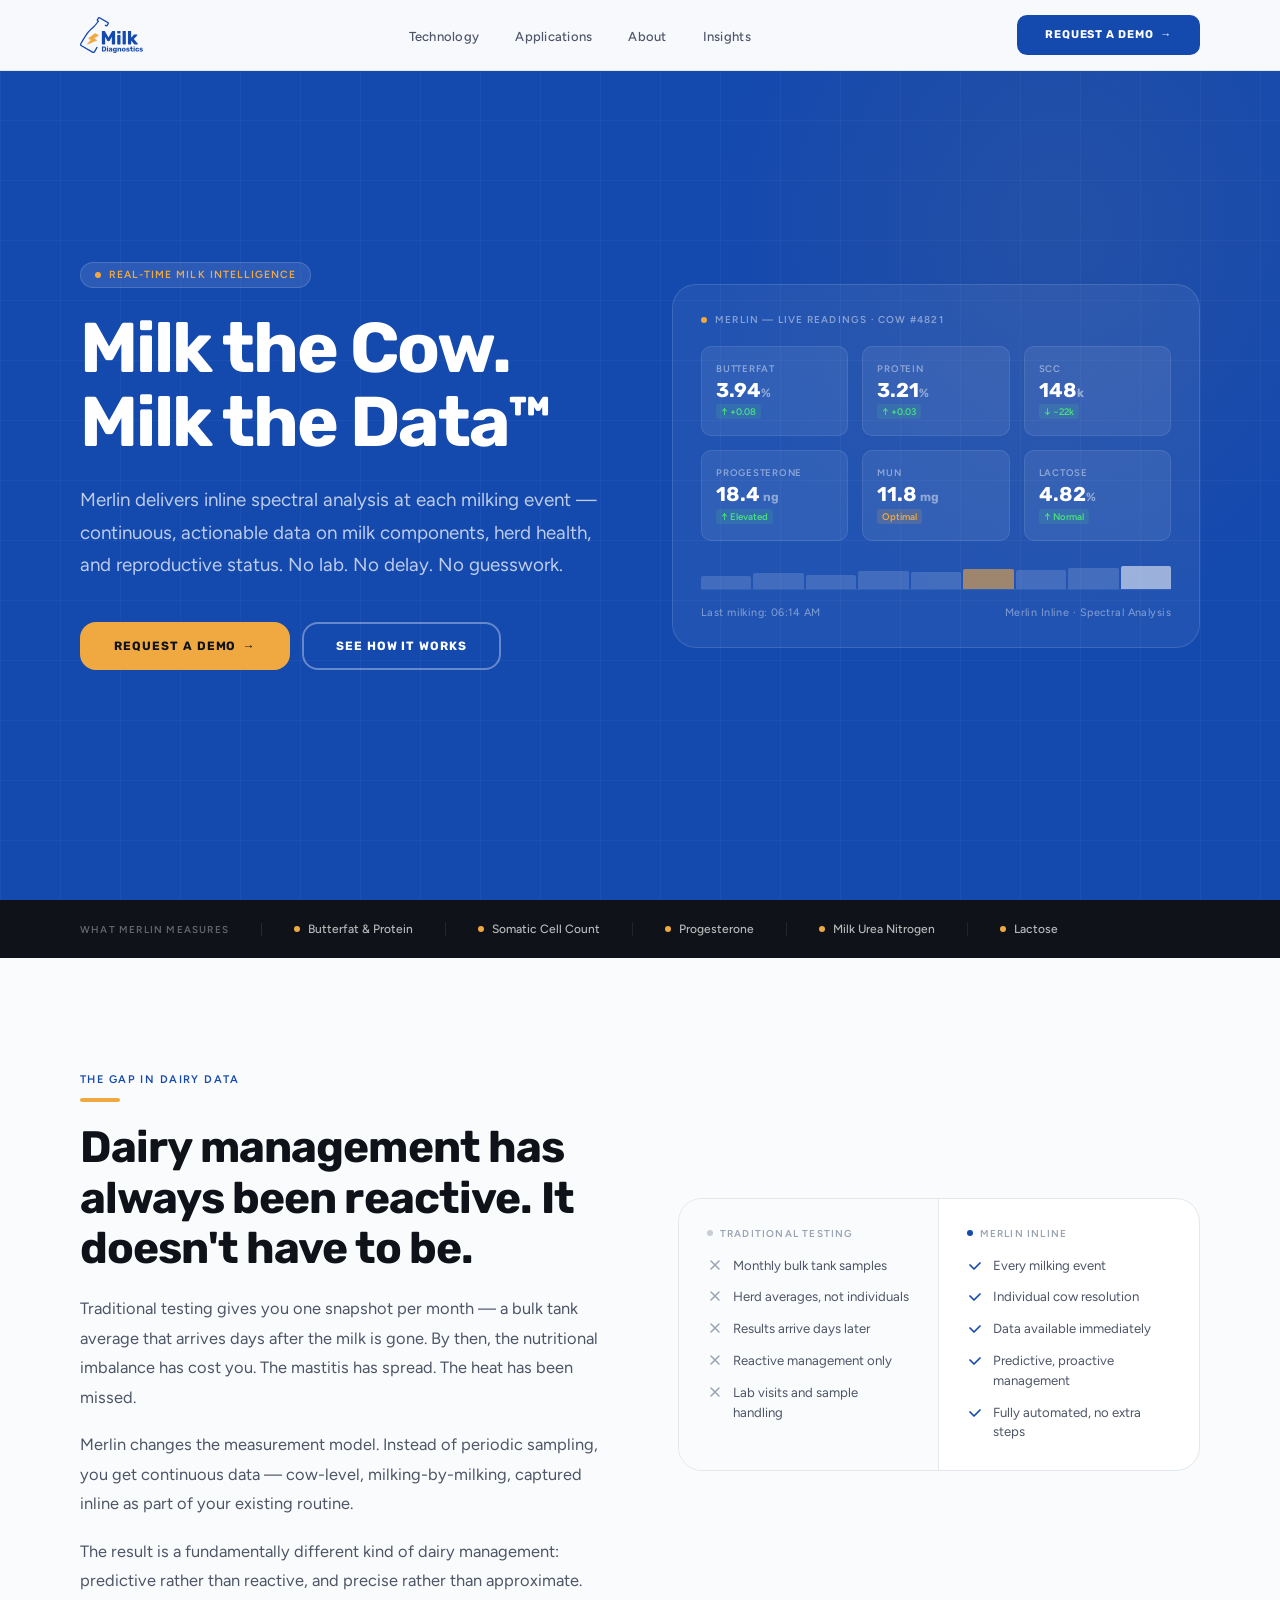
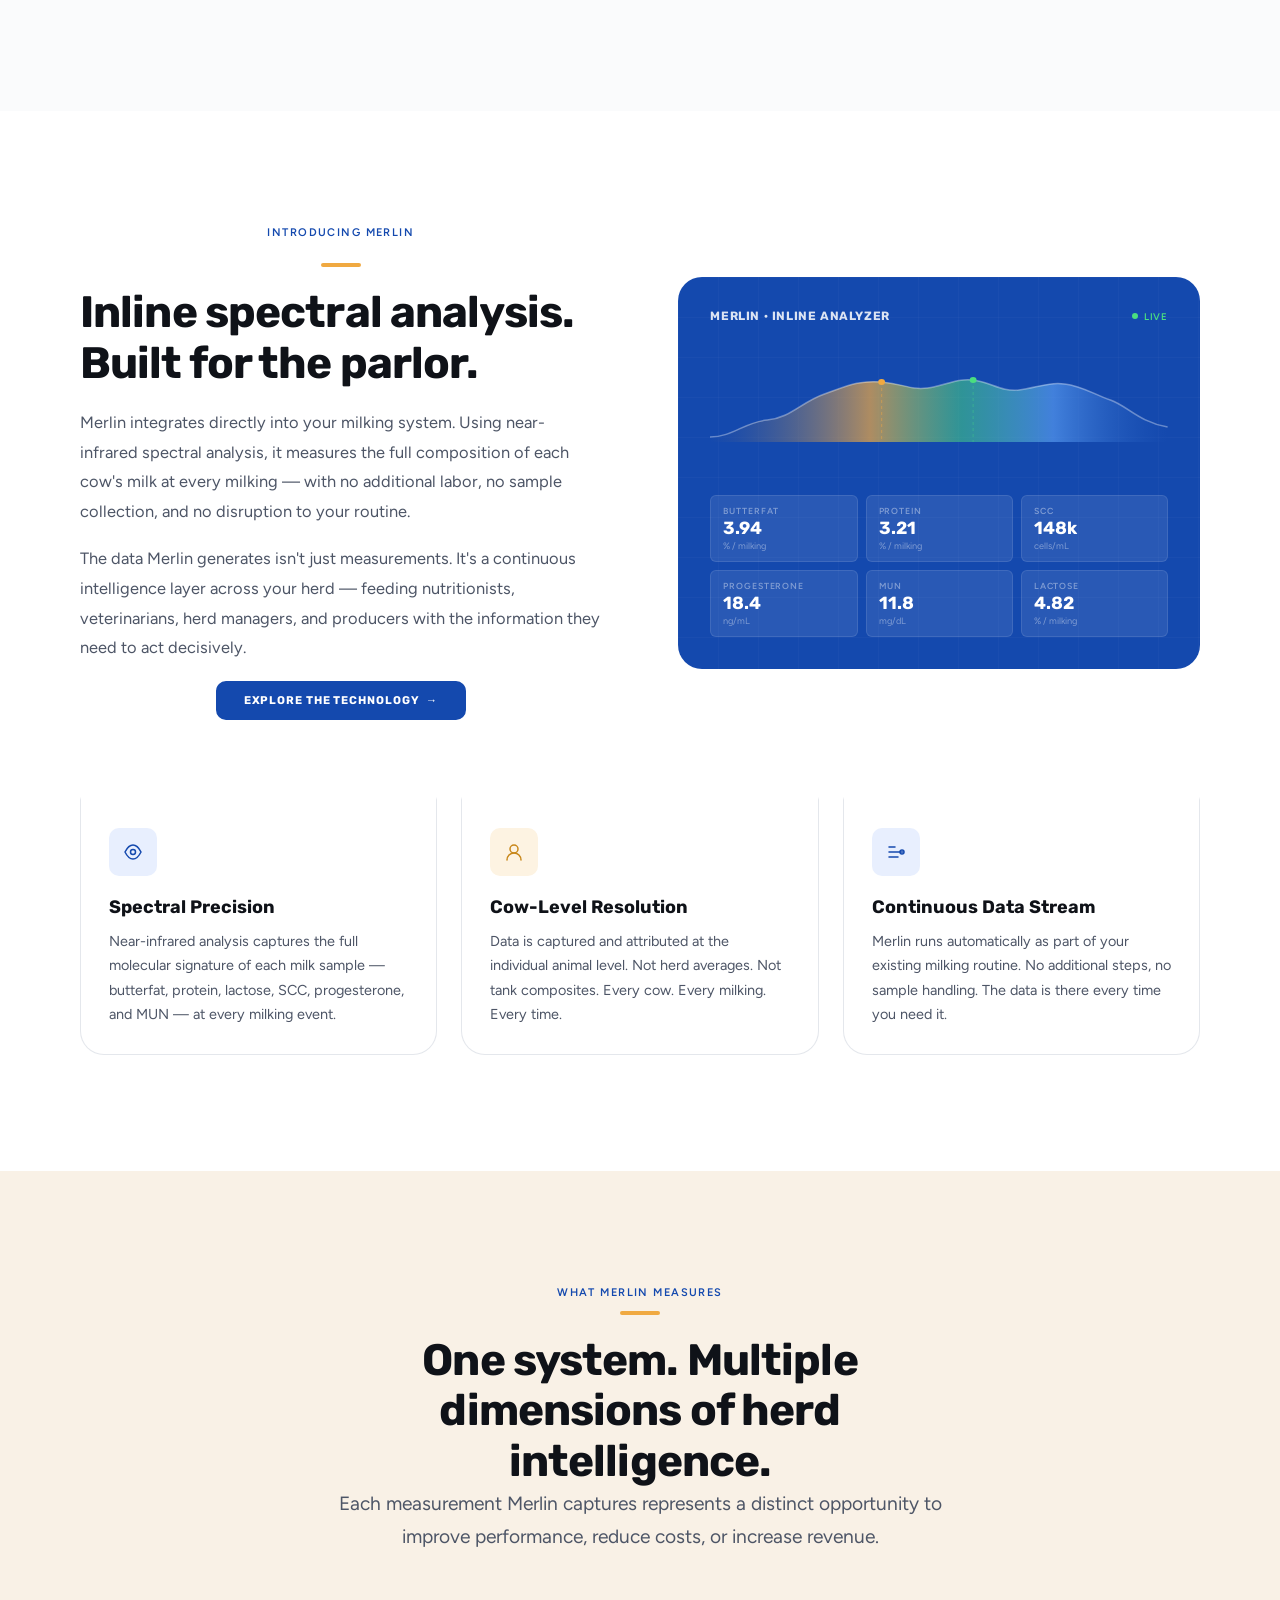
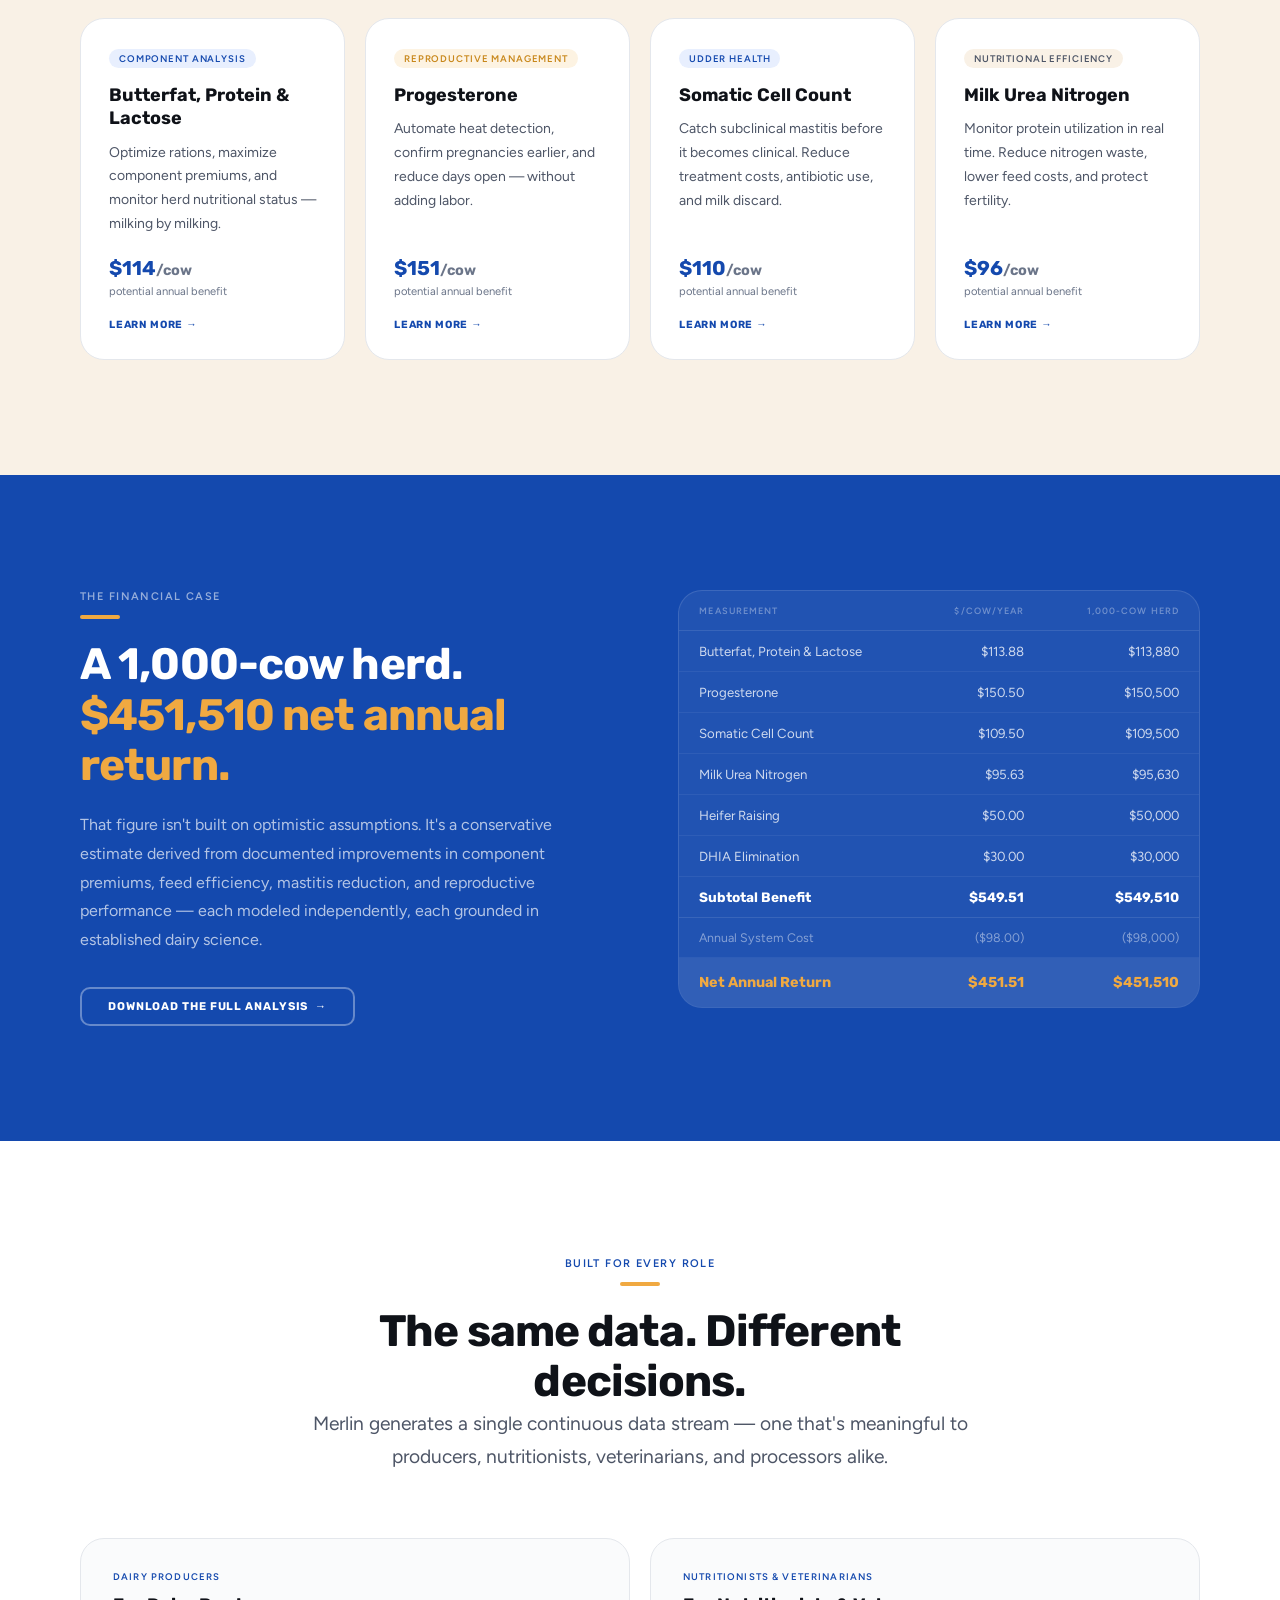
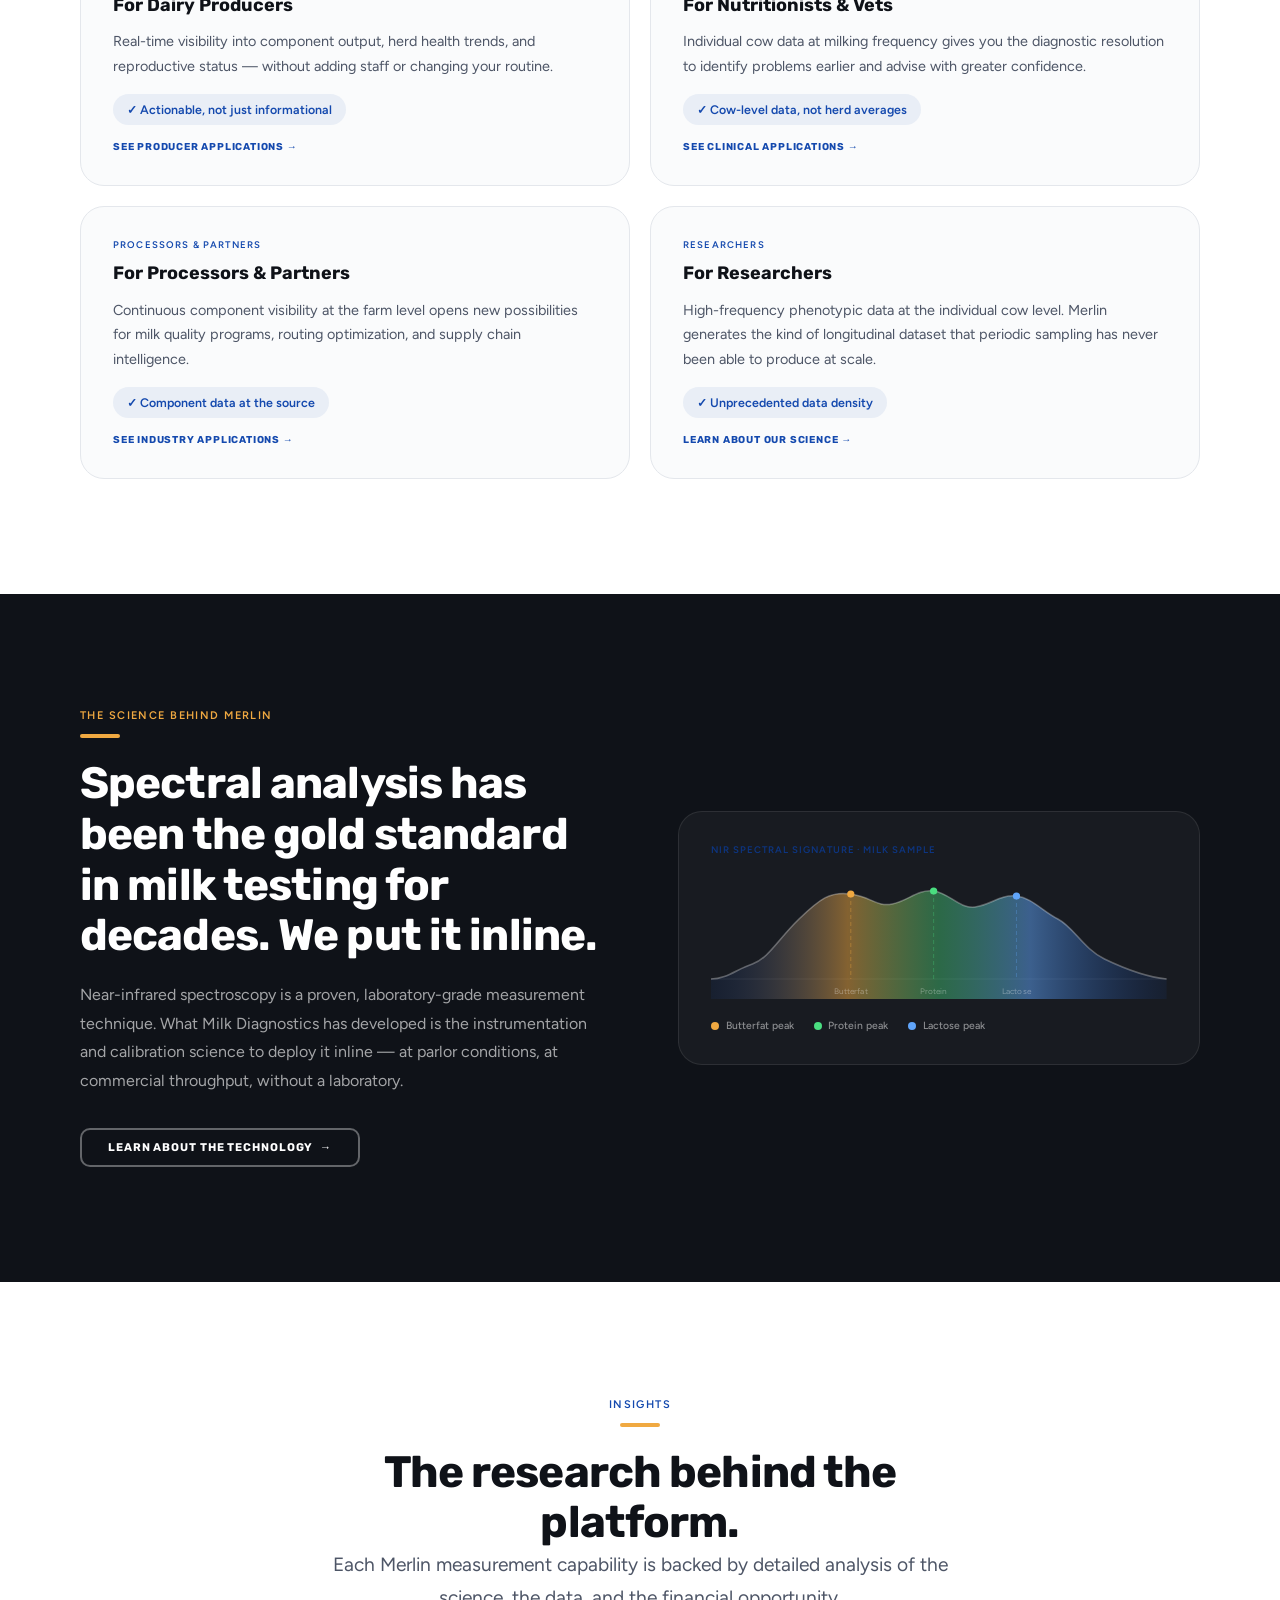
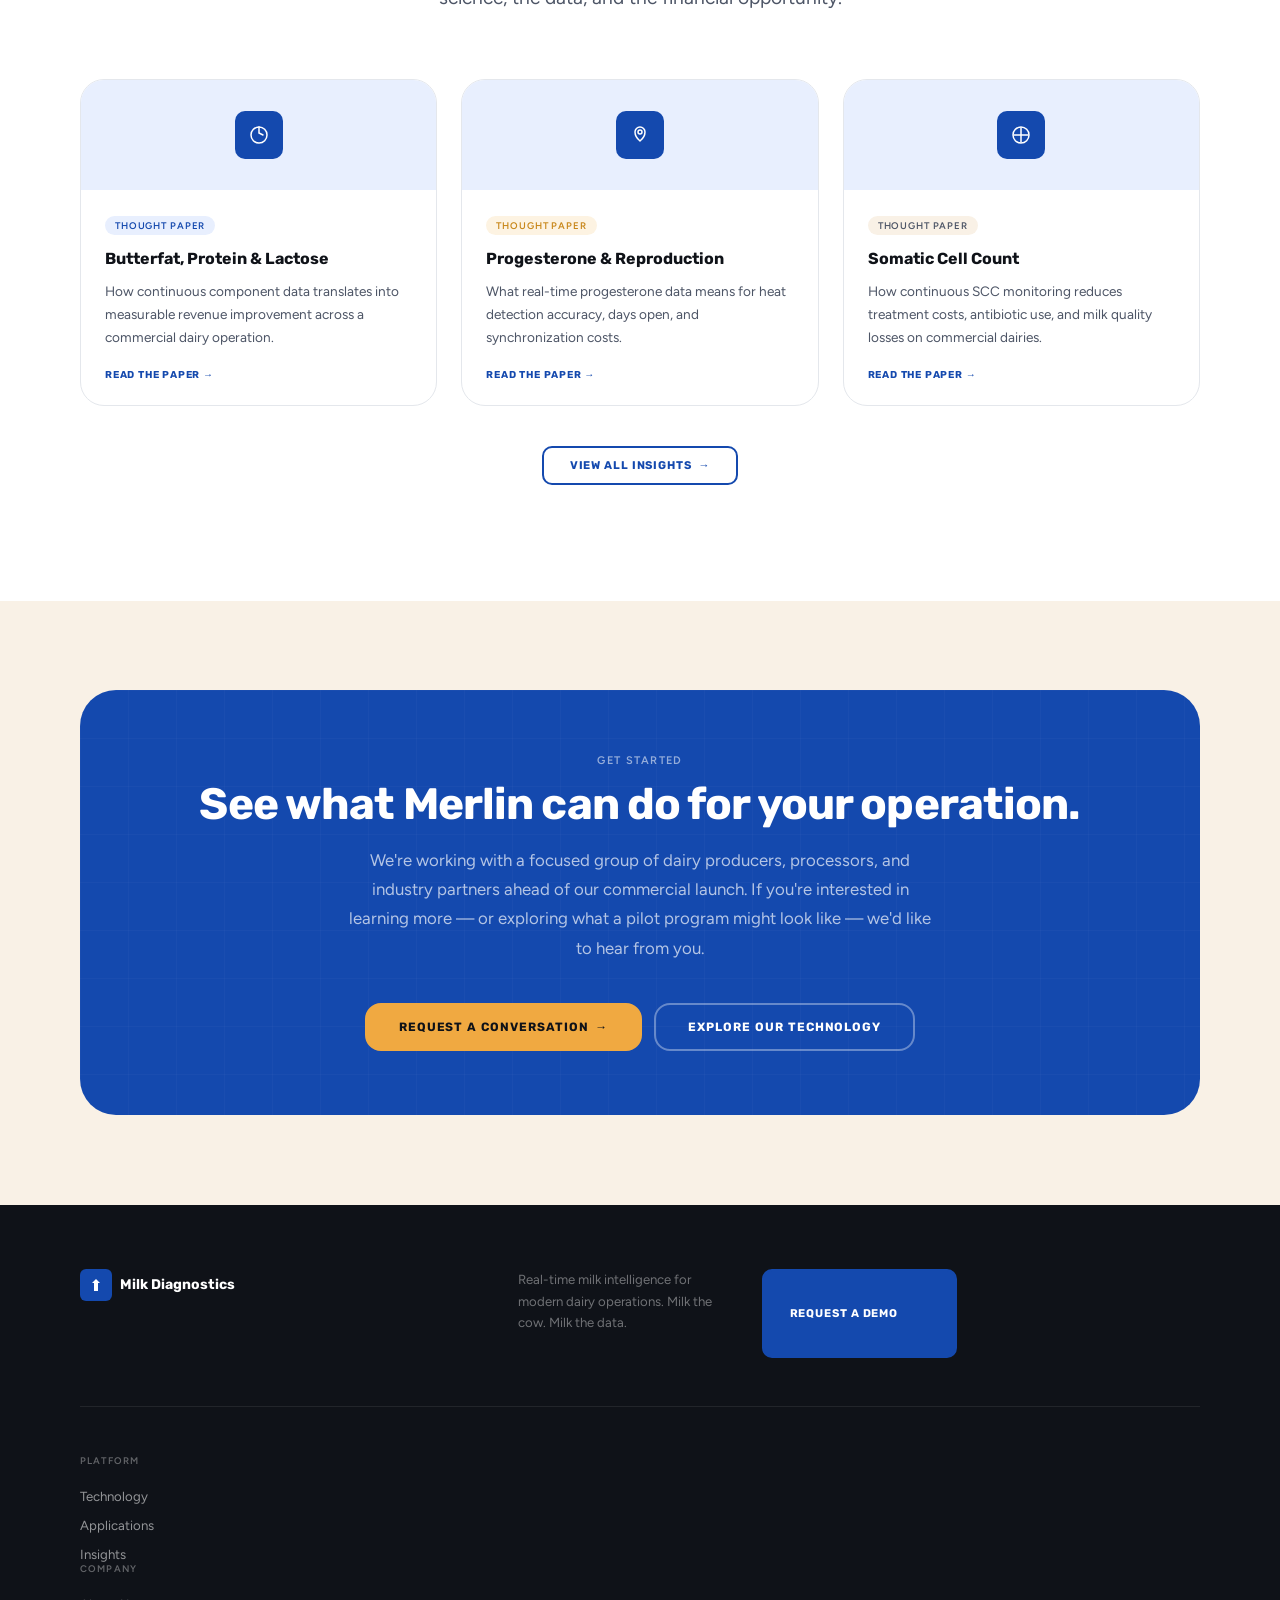
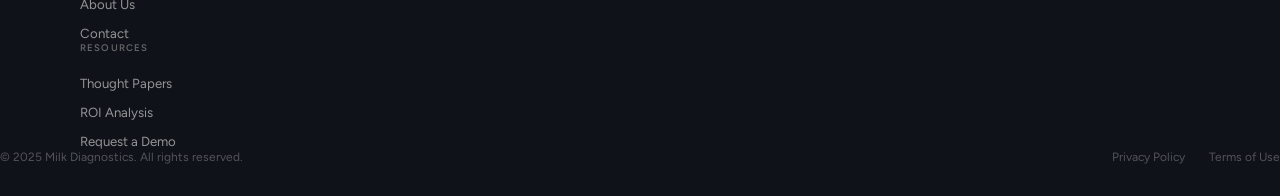
==== commit 81a508c6: "Update index.html Switched tagline to Milk the Cow. Milk the Data." ====
--- a/index.html
+++ b/index.html
@@ -56,9 +56,7 @@
         </div>
 
         <h1 class="hero-headline" id="hero-headline">
-          Every Milking.<br>
-          Every Cow.<br>
-          <em>Every Measurement.</em>
+          Milk the Cow. Milk the Data&trade;
         </h1>
 
         <p class="hero-sub">
--- a/styles.css
+++ b/styles.css
@@ -8238,47 +8238,7 @@
 }
 
 
-/* ============================================================
-   PLATFORM PAGE — scoped additions
-   All values use existing CSS custom properties.
-   No root variables redefined. No global selectors.
-   ============================================================ */
-
-/* Trend chart summary row — below the SCC SVG visual */
-.plat-trend-row {
-  display: flex;
-  gap: 1.5rem;
-  margin-bottom: 1rem;
-}
-.plat-trend-stat {
-  display: flex;
-  flex-direction: column;
-  gap: 0.2rem;
-}
-.plat-trend-val {
-  font-family: var(--font-display);
-  font-weight: 700;
-  font-size: 1.1rem;
-  color: var(--white);
-  line-height: 1;
-}
-.plat-trend-label {
-  font-size: 0.6rem;
-  font-weight: 600;
-  letter-spacing: 0.08em;
-  text-transform: uppercase;
-  color: rgba(255,255,255,0.35);
-}
-
-/* Roles grid — 2x2 on desktop, same as audience-grid but 4-col cap */
-.plat-roles-grid {
-  grid-template-columns: repeat(2, 1fr);
-}
-
-@media (max-width: 768px) {
-  .plat-trend-row { gap: 1rem; }
-  .plat-roles-grid { grid-template-columns: 1fr; }
-}
+
 /* Longitudinal Visibility Section */
 
 .product-intro-text {
@@ -10438,49 +10398,6 @@
 
 
 /* ============================================================
-   PLATFORM PAGE â€” scoped additions
-   All values use existing CSS custom properties.
-   No root variables redefined. No global selectors.
-   ============================================================ */
-
-/* Trend chart summary row â€” below the SCC SVG visual */
-.plat-trend-row {
-  display: flex;
-  gap: 1.5rem;
-  margin-bottom: 1rem;
-}
-.plat-trend-stat {
-  display: flex;
-  flex-direction: column;
-  gap: 0.2rem;
-}
-.plat-trend-val {
-  font-family: var(--font-display);
-  font-weight: 700;
-  font-size: 1.1rem;
-  color: var(--white);
-  line-height: 1;
-}
-.plat-trend-label {
-  font-size: 0.6rem;
-  font-weight: 600;
-  letter-spacing: 0.08em;
-  text-transform: uppercase;
-  color: rgba(255,255,255,0.35);
-}
-
-/* Roles grid â€” 2x2 on desktop, same as audience-grid but 4-col cap */
-.plat-roles-grid {
-  grid-template-columns: repeat(2, 1fr);
-}
-
-@media (max-width: 768px) {
-  .plat-trend-row { gap: 1rem; }
-  .plat-roles-grid { grid-template-columns: 1fr; }
-}
-
-
-/* ============================================================
    ABOUT PAGE â€” scoped additions (v2)
    All values use existing CSS custom properties only.
    No root variables redefined. No global selectors modified.
@@ -12708,49 +12625,6 @@
 
 
 /* ============================================================
-   PLATFORM PAGE — scoped additions
-   All values use existing CSS custom properties.
-   No root variables redefined. No global selectors.
-   ============================================================ */
-
-/* Trend chart summary row — below the SCC SVG visual */
-.plat-trend-row {
-  display: flex;
-  gap: 1.5rem;
-  margin-bottom: 1rem;
-}
-.plat-trend-stat {
-  display: flex;
-  flex-direction: column;
-  gap: 0.2rem;
-}
-.plat-trend-val {
-  font-family: var(--font-display);
-  font-weight: 700;
-  font-size: 1.1rem;
-  color: var(--white);
-  line-height: 1;
-}
-.plat-trend-label {
-  font-size: 0.6rem;
-  font-weight: 600;
-  letter-spacing: 0.08em;
-  text-transform: uppercase;
-  color: rgba(255,255,255,0.35);
-}
-
-/* Roles grid — 2x2 on desktop, same as audience-grid but 4-col cap */
-.plat-roles-grid {
-  grid-template-columns: repeat(2, 1fr);
-}
-
-@media (max-width: 768px) {
-  .plat-trend-row { gap: 1rem; }
-  .plat-roles-grid { grid-template-columns: 1fr; }
-}
-
-
-/* ============================================================
    ABOUT PAGE — scoped additions (v2)
    All values use existing CSS custom properties only.
    No root variables redefined. No global selectors modified.
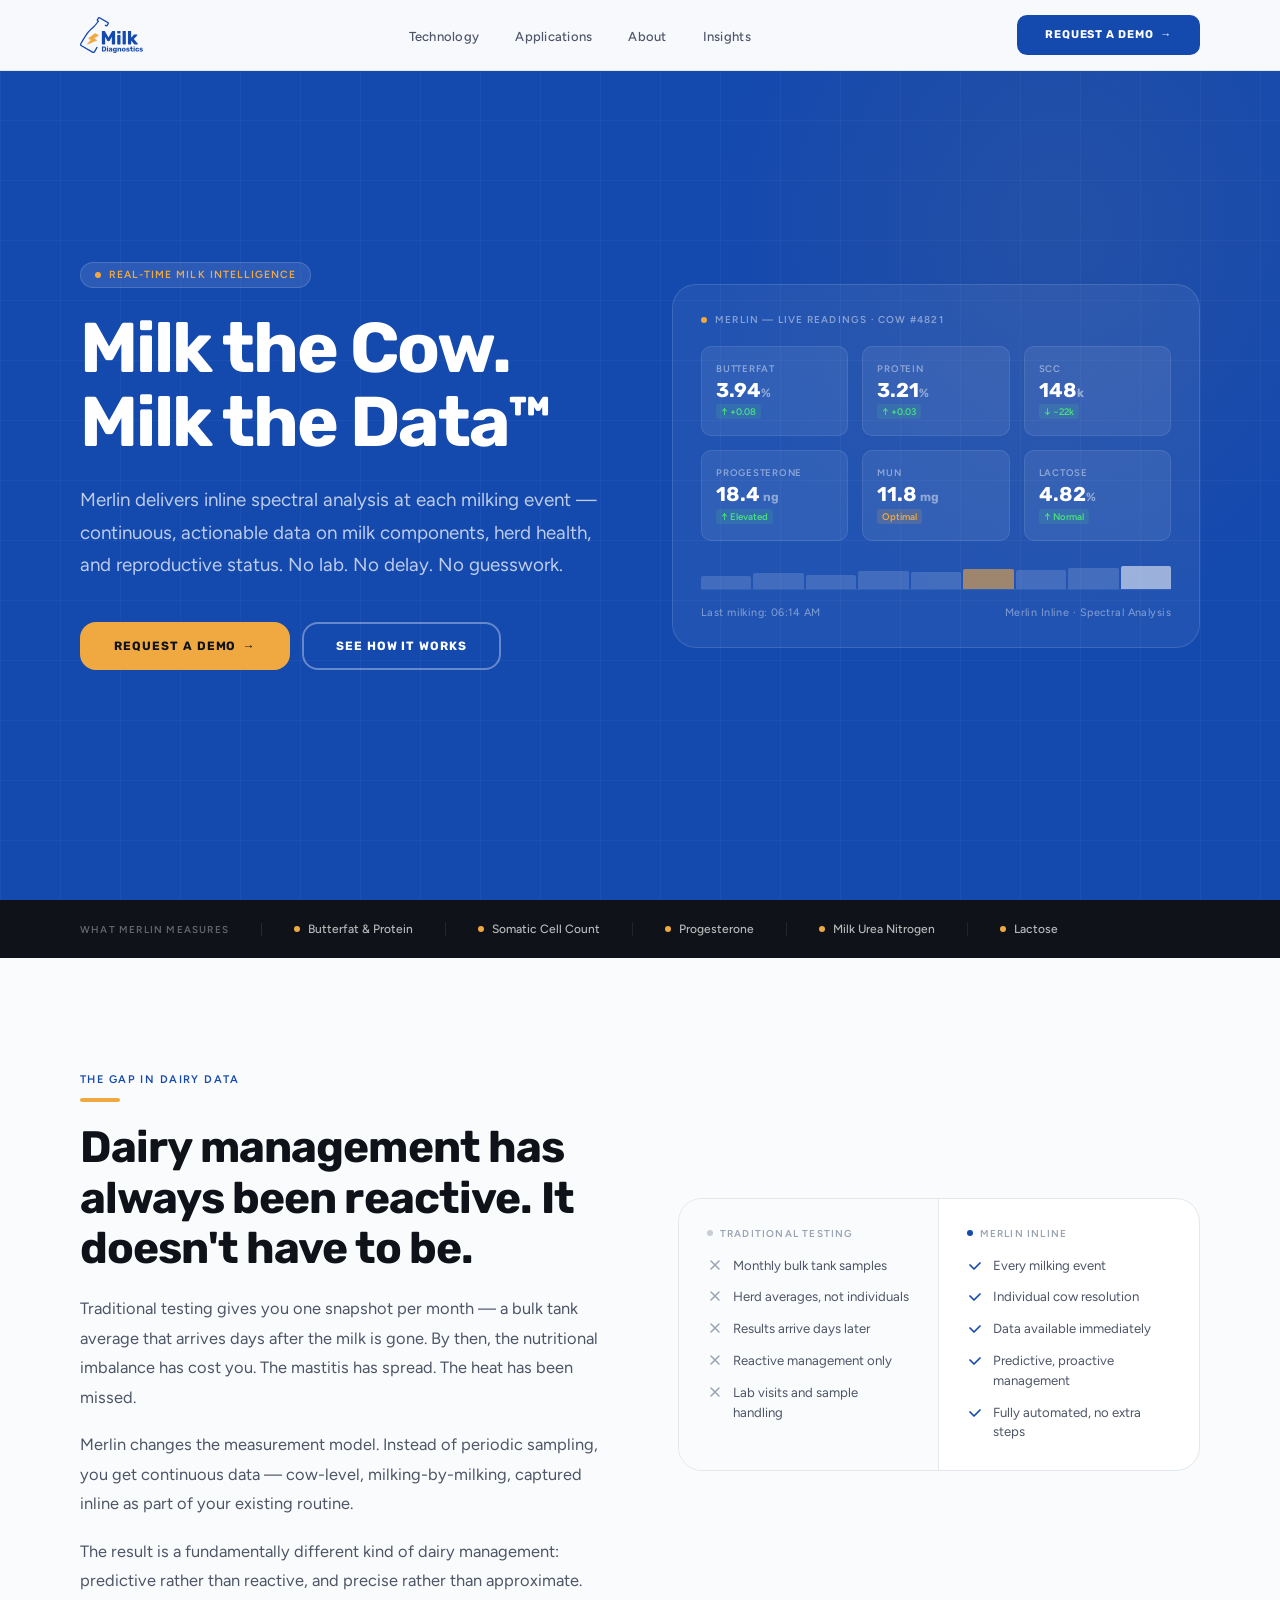
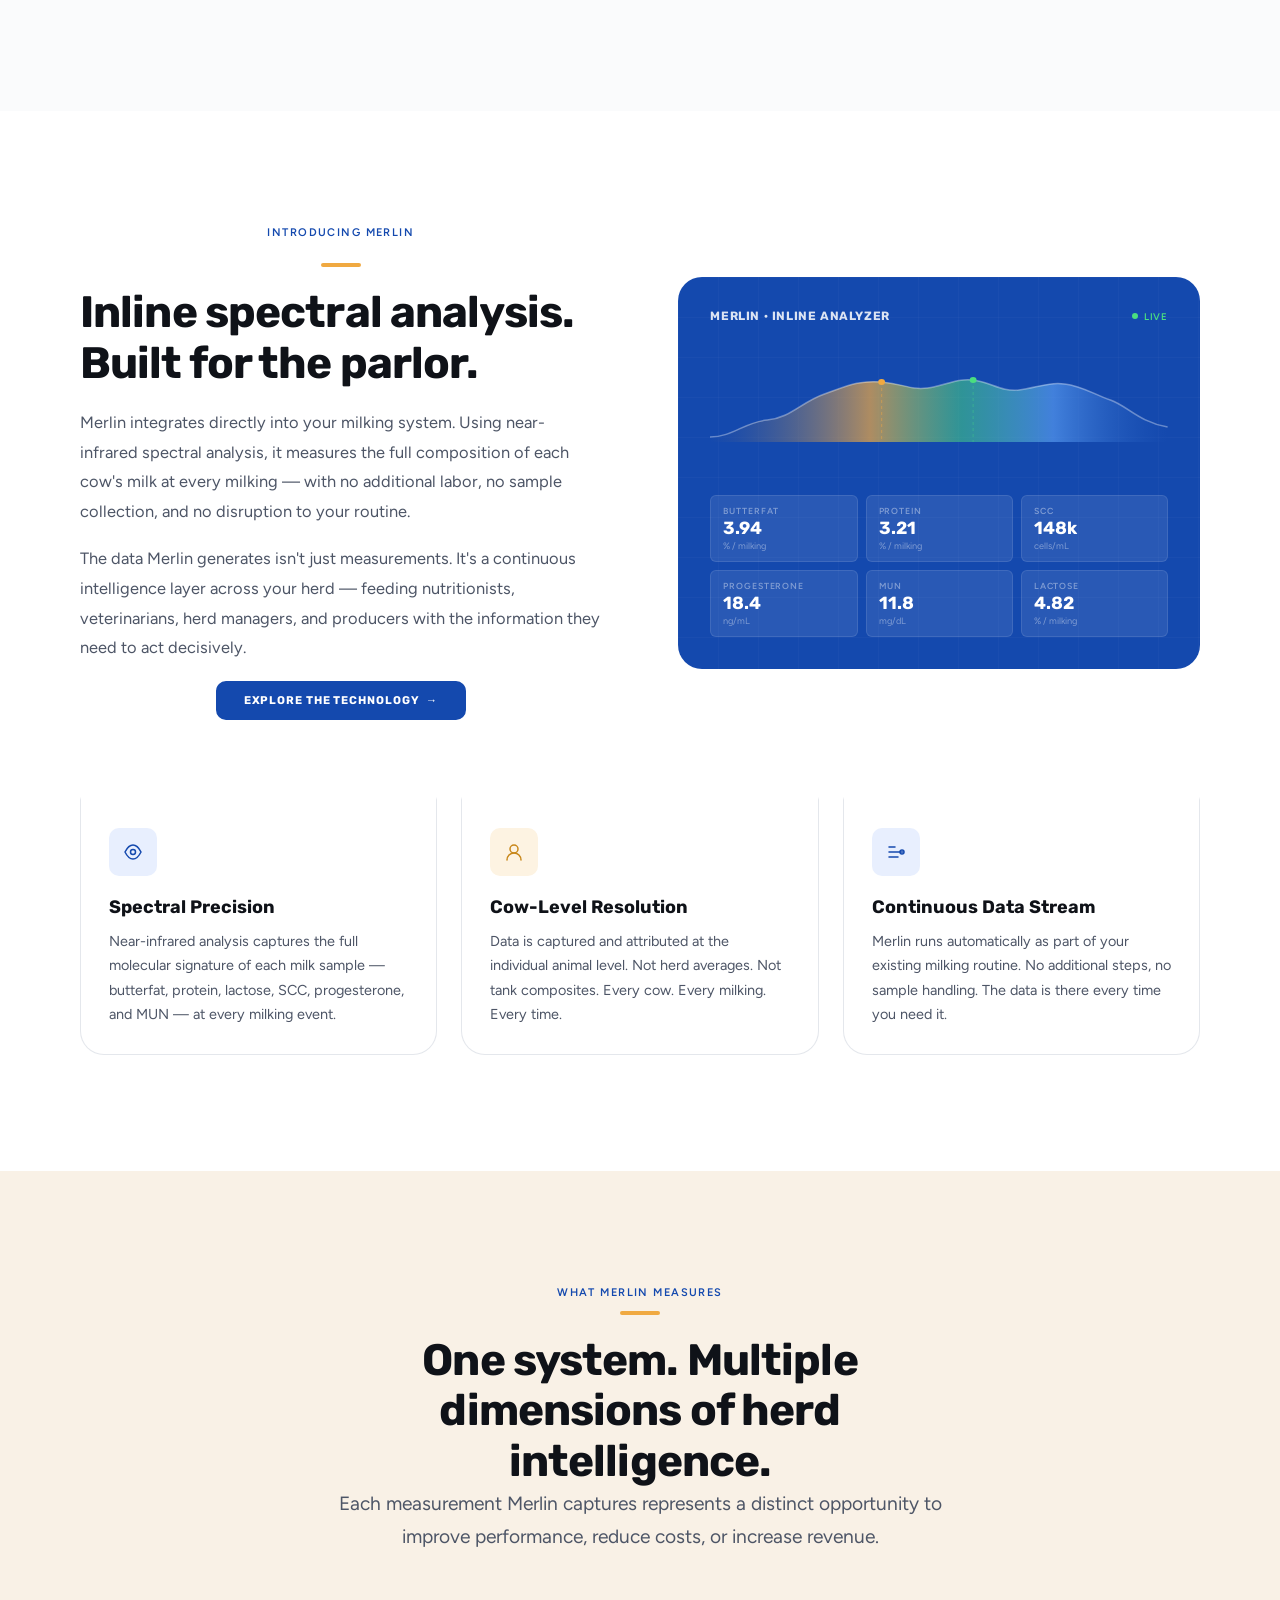
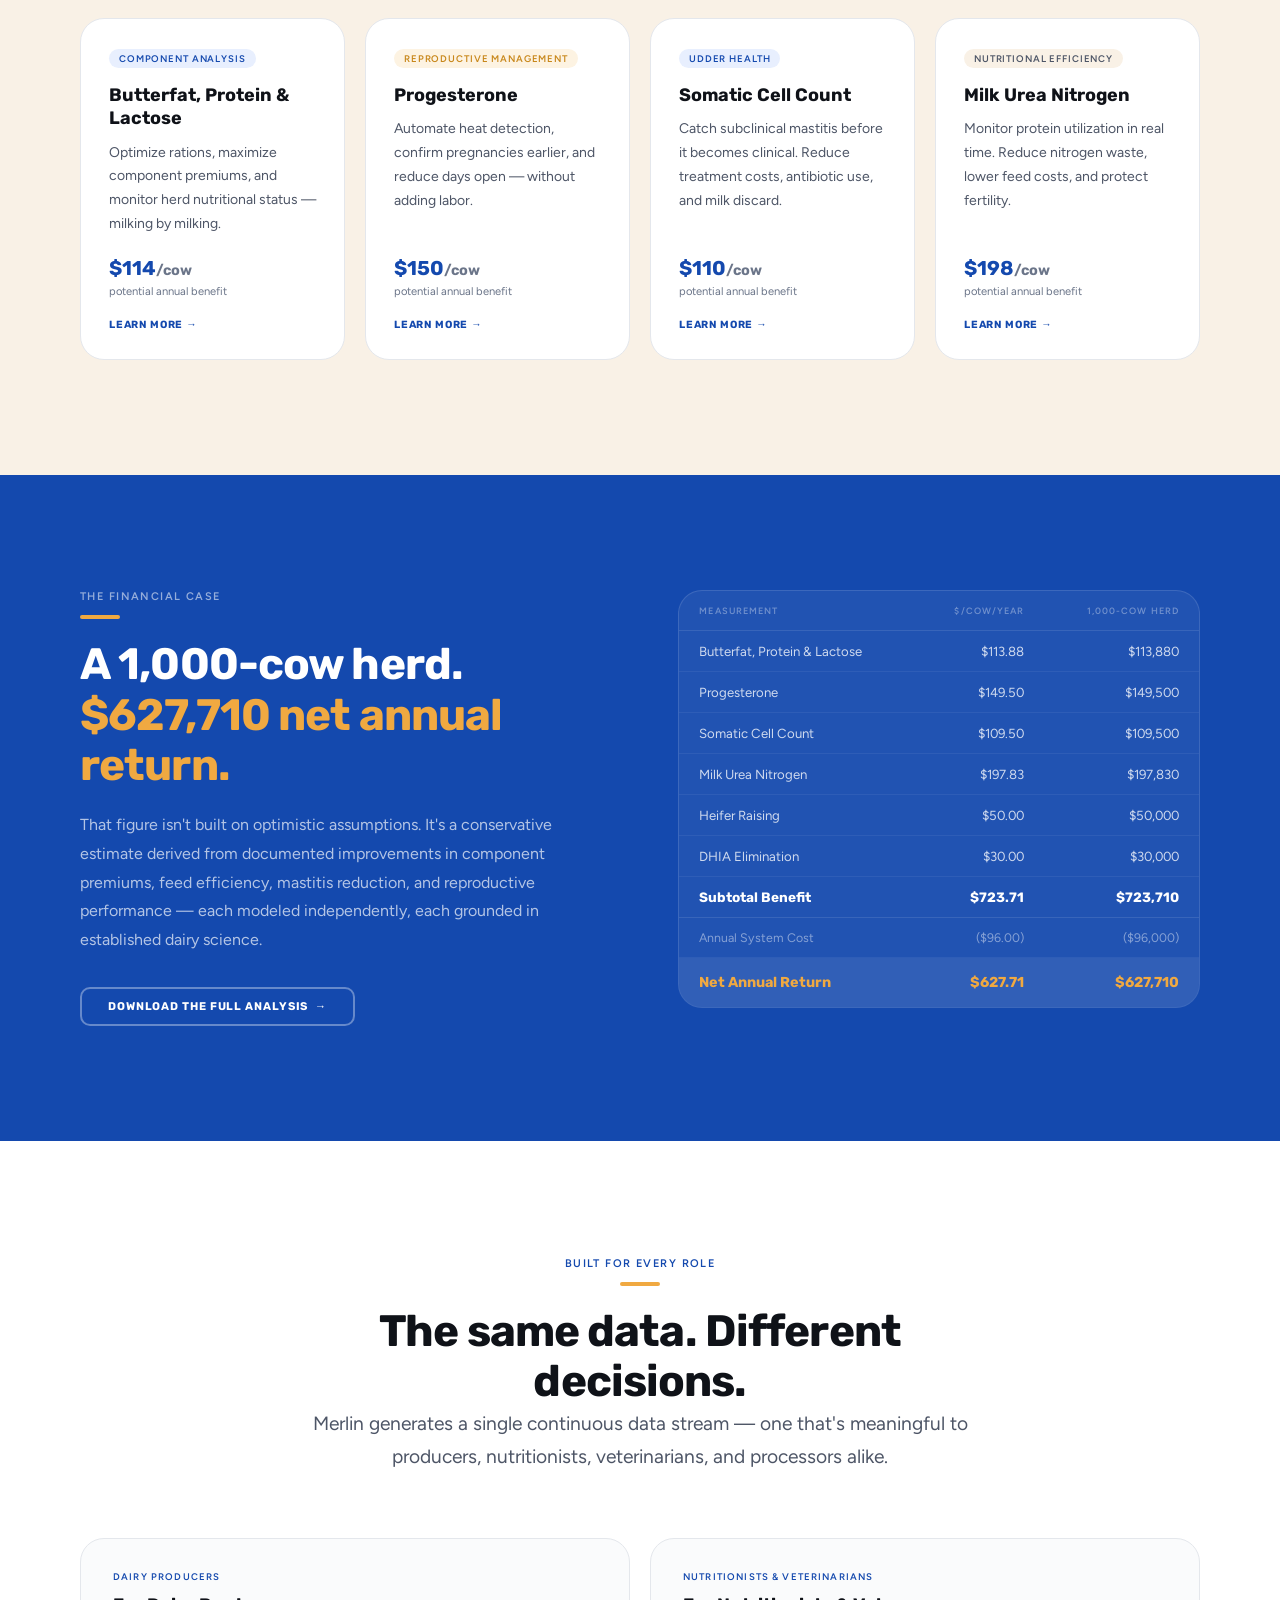
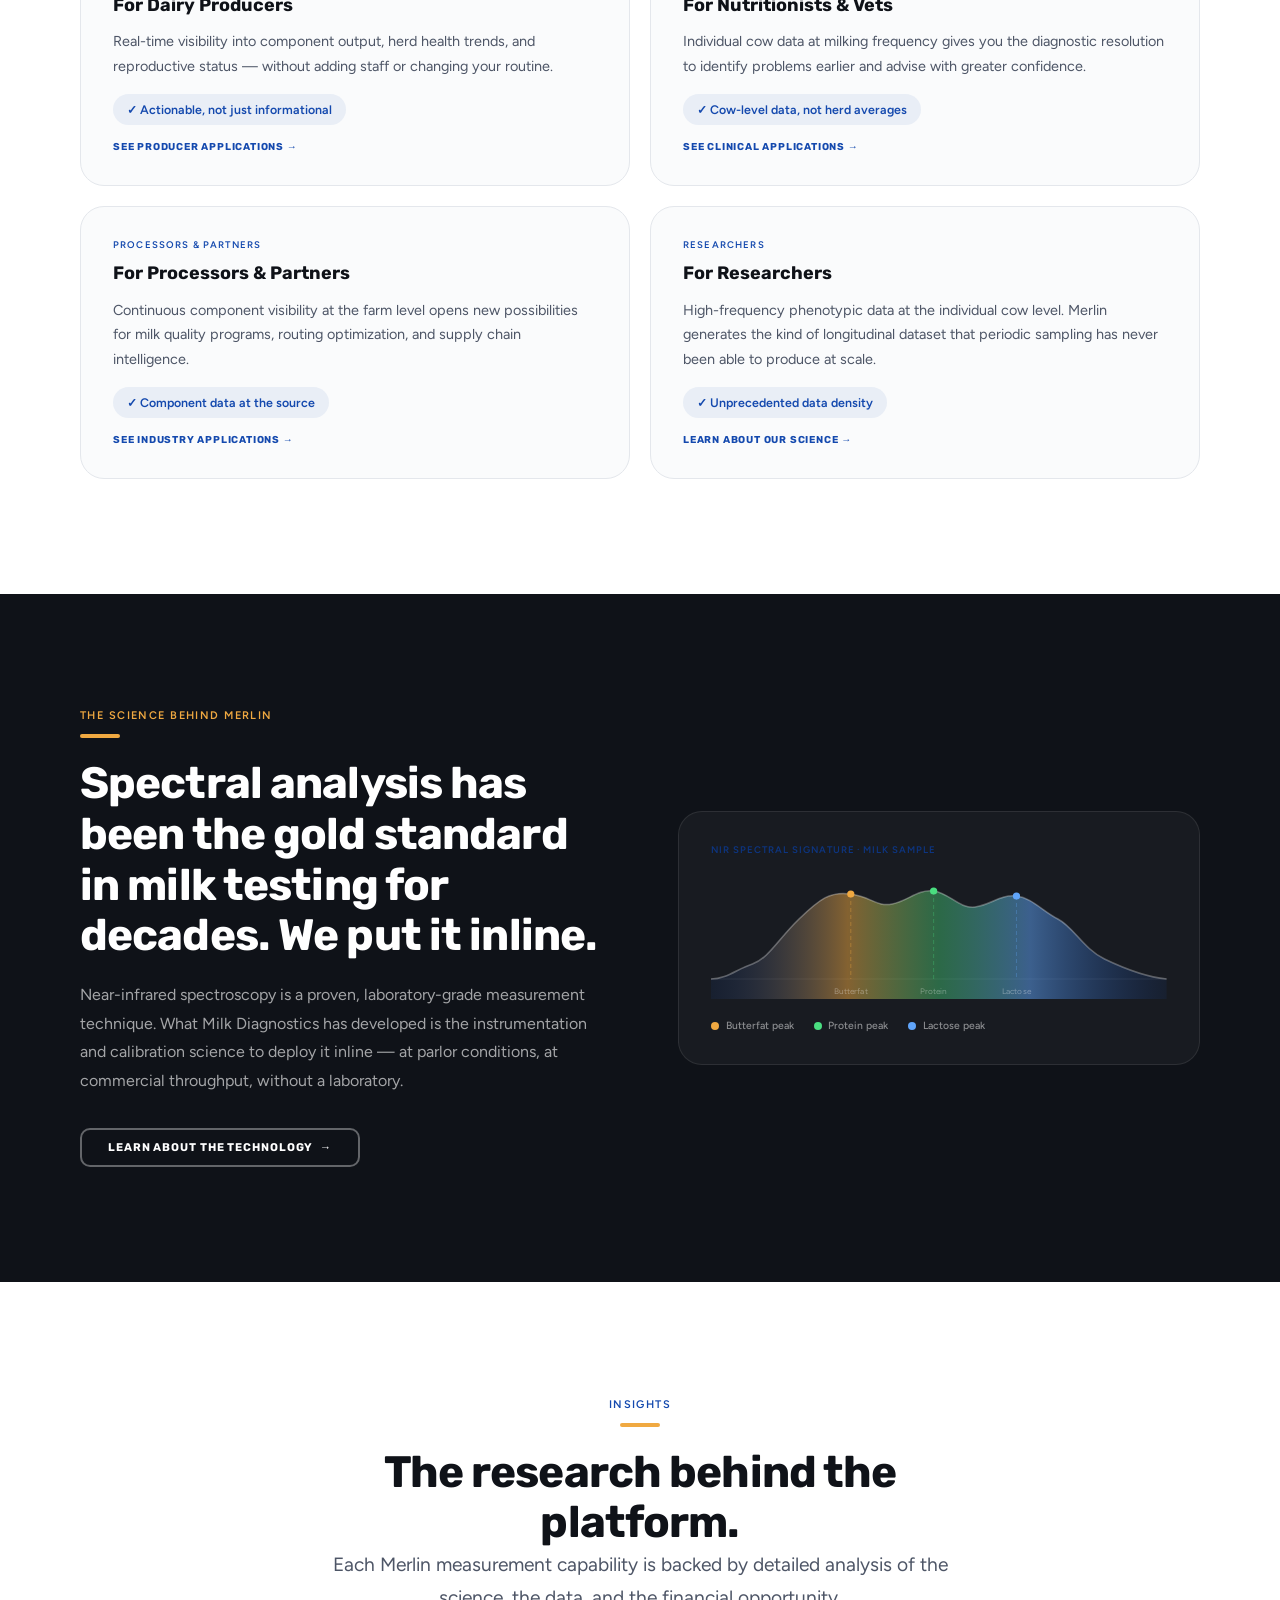
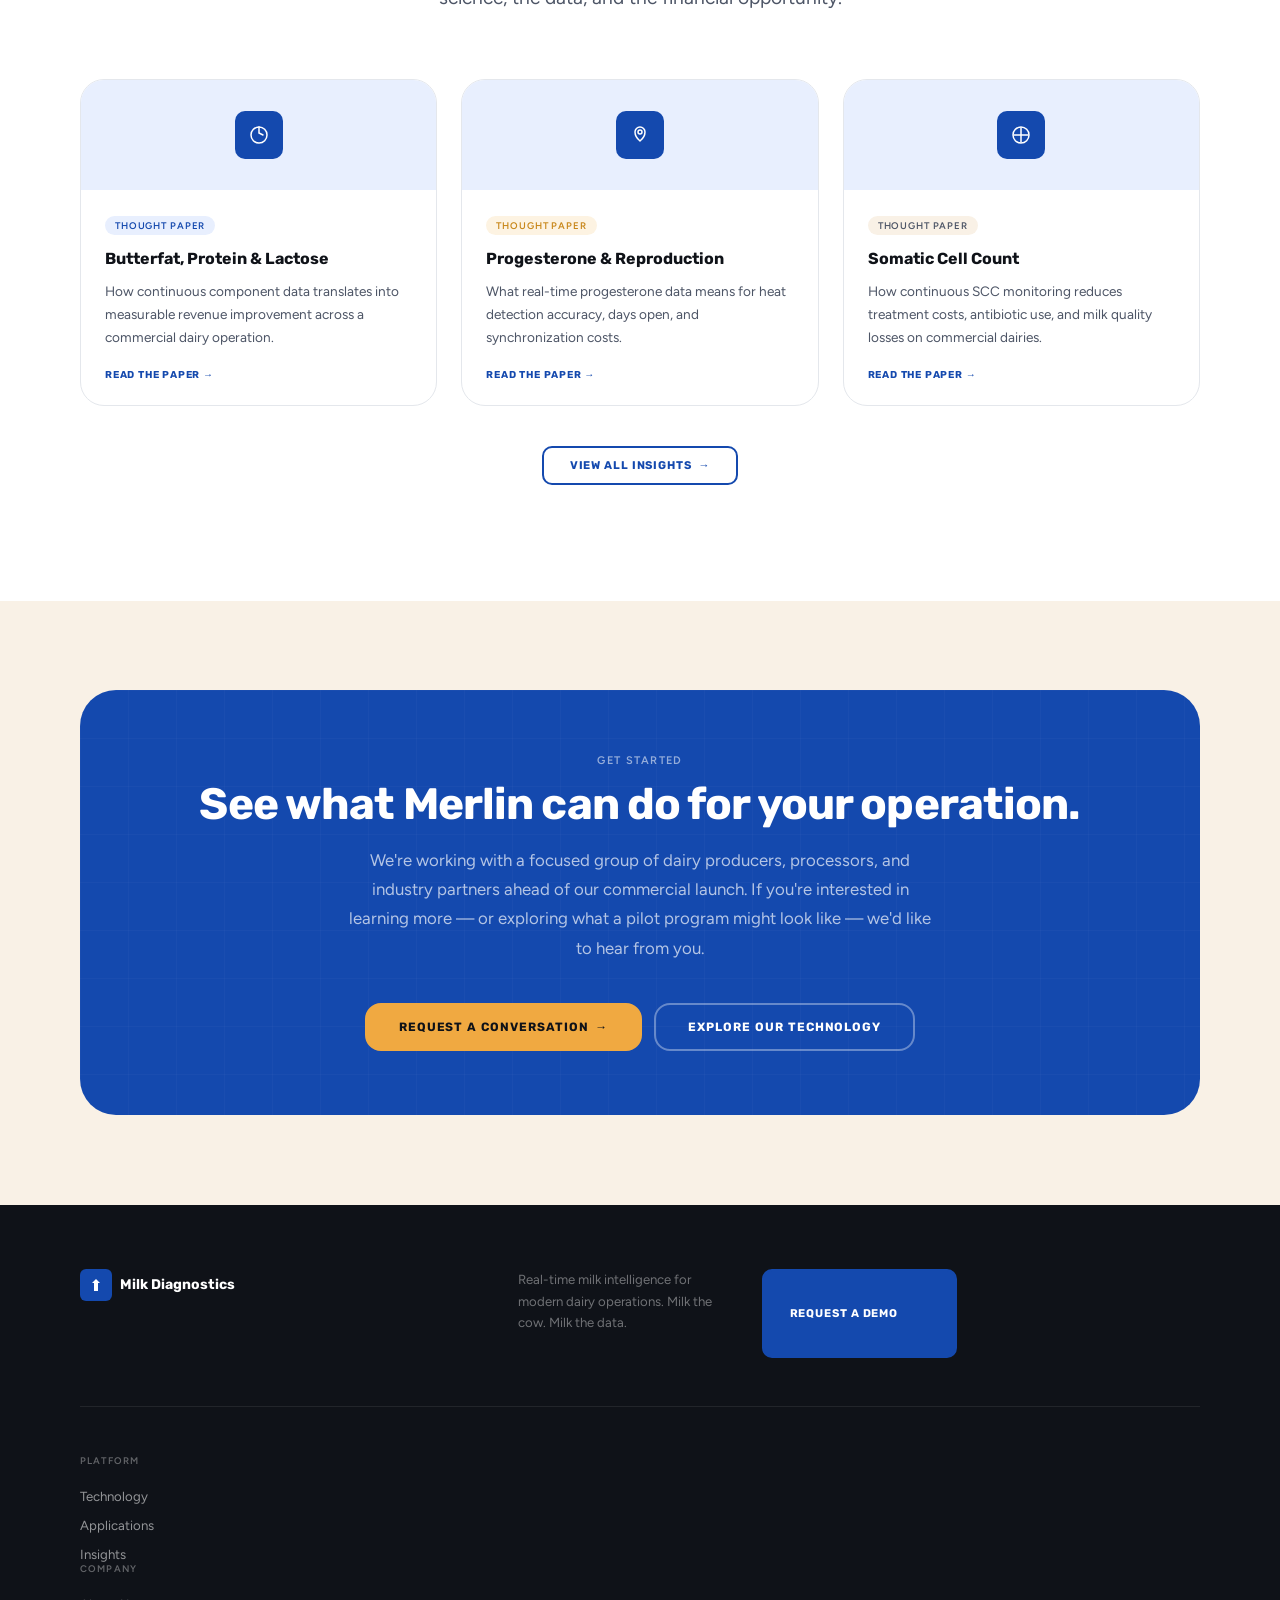
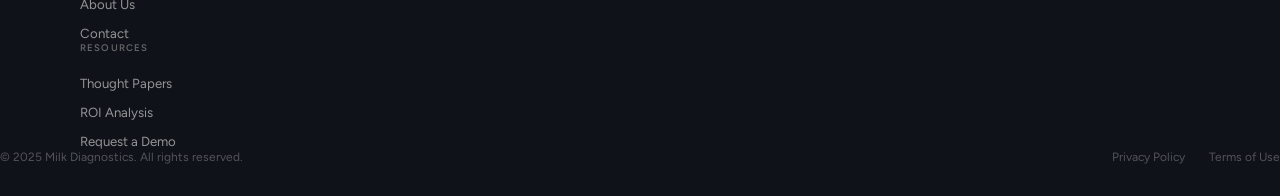
==== commit 7b0be4b3: "Update ROI numbers on homepage to match latest calculator Synced "What Merlin Measures" cards and "T" ====
--- a/index.html
+++ b/index.html
@@ -372,7 +372,7 @@
         <div class="app-card-tag"><span class="tag tag-yellow">Reproductive Management</span></div>
         <h4>Progesterone</h4>
         <p>Automate heat detection, confirm pregnancies earlier, and reduce days open — without adding labor.</p>
-        <div class="app-card-stat">$151<span style="font-size:0.9rem;color:var(--gray-500)">/cow</span></div>
+        <div class="app-card-stat">$150<span style="font-size:0.9rem;color:var(--gray-500)">/cow</span></div>
         <div class="app-card-stat-label">potential annual benefit</div>
         <a href="applications.html#progesterone" class="app-card-link">Learn More →</a>
       </div>
@@ -390,7 +390,7 @@
         <div class="app-card-tag"><span class="tag tag-cream">Nutritional Efficiency</span></div>
         <h4>Milk Urea Nitrogen</h4>
         <p>Monitor protein utilization in real time. Reduce nitrogen waste, lower feed costs, and protect fertility.</p>
-        <div class="app-card-stat">$96<span style="font-size:0.9rem;color:var(--gray-500)">/cow</span></div>
+        <div class="app-card-stat">$198<span style="font-size:0.9rem;color:var(--gray-500)">/cow</span></div>
         <div class="app-card-stat-label">potential annual benefit</div>
         <a href="applications.html#mun" class="app-card-link">Learn More →</a>
       </div>
@@ -410,7 +410,7 @@
       <div class="roi-text fade-up">
         <span class="eyebrow eyebrow-muted">The Financial Case</span>
         <div class="accent-bar"></div>
-        <h2 id="roi-heading">A 1,000-cow herd.<br><em>$451,510 net annual return.</em></h2>
+        <h2 id="roi-heading">A 1,000-cow herd.<br><em>$627,710 net annual return.</em></h2>
         <p>That figure isn't built on optimistic assumptions. It's a conservative estimate derived from documented improvements in component premiums, feed efficiency, mastitis reduction, and reproductive performance — each modeled independently, each grounded in established dairy science.</p>
         <a href="insights.html" class="btn btn-ghost arr">Download the Full Analysis</a>
       </div>
@@ -426,14 +426,14 @@
           </thead>
           <tbody>
             <tr><td>Butterfat, Protein &amp; Lactose</td><td>$113.88</td><td>$113,880</td></tr>
-            <tr><td>Progesterone</td><td>$150.50</td><td>$150,500</td></tr>
+            <tr><td>Progesterone</td><td>$149.50</td><td>$149,500</td></tr>
             <tr><td>Somatic Cell Count</td><td>$109.50</td><td>$109,500</td></tr>
-            <tr><td>Milk Urea Nitrogen</td><td>$95.63</td><td>$95,630</td></tr>
+            <tr><td>Milk Urea Nitrogen</td><td>$197.83</td><td>$197,830</td></tr>
             <tr><td>Heifer Raising</td><td>$50.00</td><td>$50,000</td></tr>
             <tr><td>DHIA Elimination</td><td>$30.00</td><td>$30,000</td></tr>
-            <tr class="row-sub"><td>Subtotal Benefit</td><td>$549.51</td><td>$549,510</td></tr>
-            <tr class="row-cost"><td>Annual System Cost</td><td>($98.00)</td><td>($98,000)</td></tr>
-            <tr class="row-total"><td>Net Annual Return</td><td>$451.51</td><td>$451,510</td></tr>
+            <tr class="row-sub"><td>Subtotal Benefit</td><td>$723.71</td><td>$723,710</td></tr>
+            <tr class="row-cost"><td>Annual System Cost</td><td>($96.00)</td><td>($96,000)</td></tr>
+            <tr class="row-total"><td>Net Annual Return</td><td>$627.71</td><td>$627,710</td></tr>
           </tbody>
         </table>
       </div>
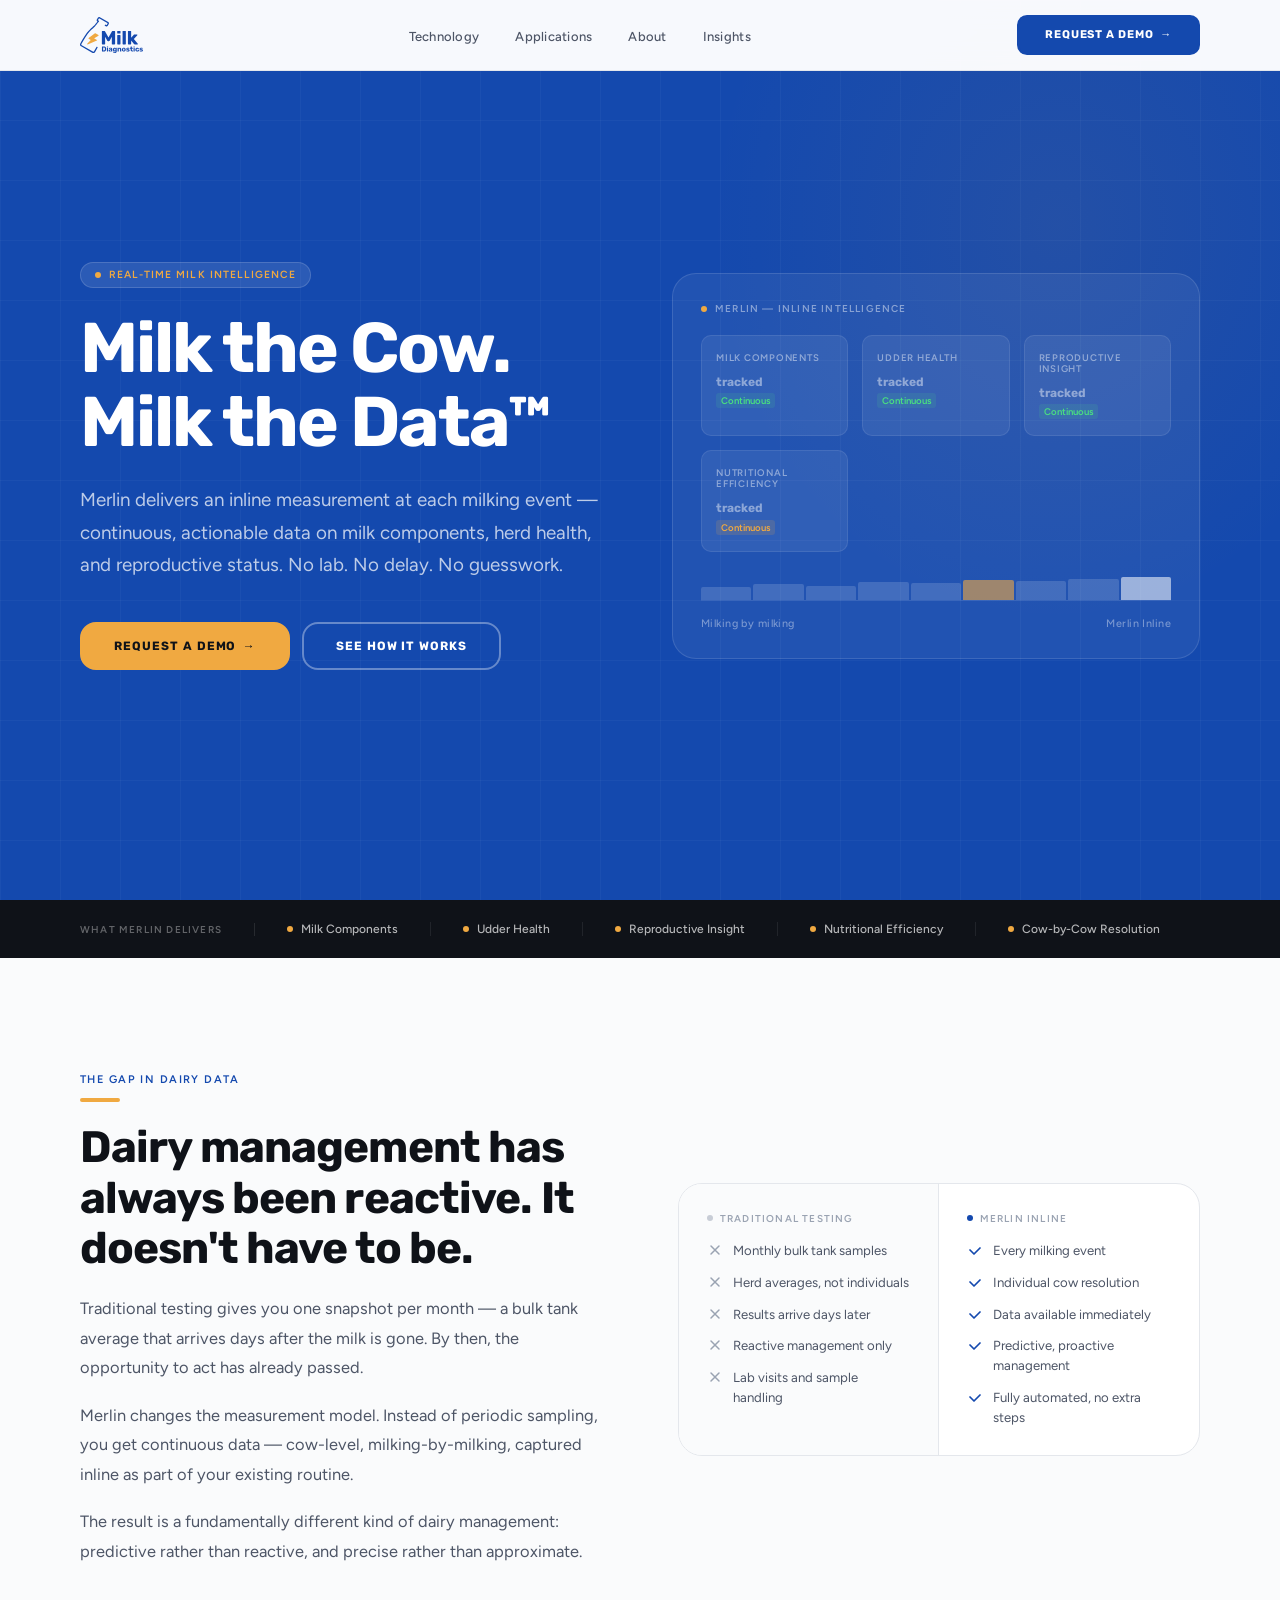
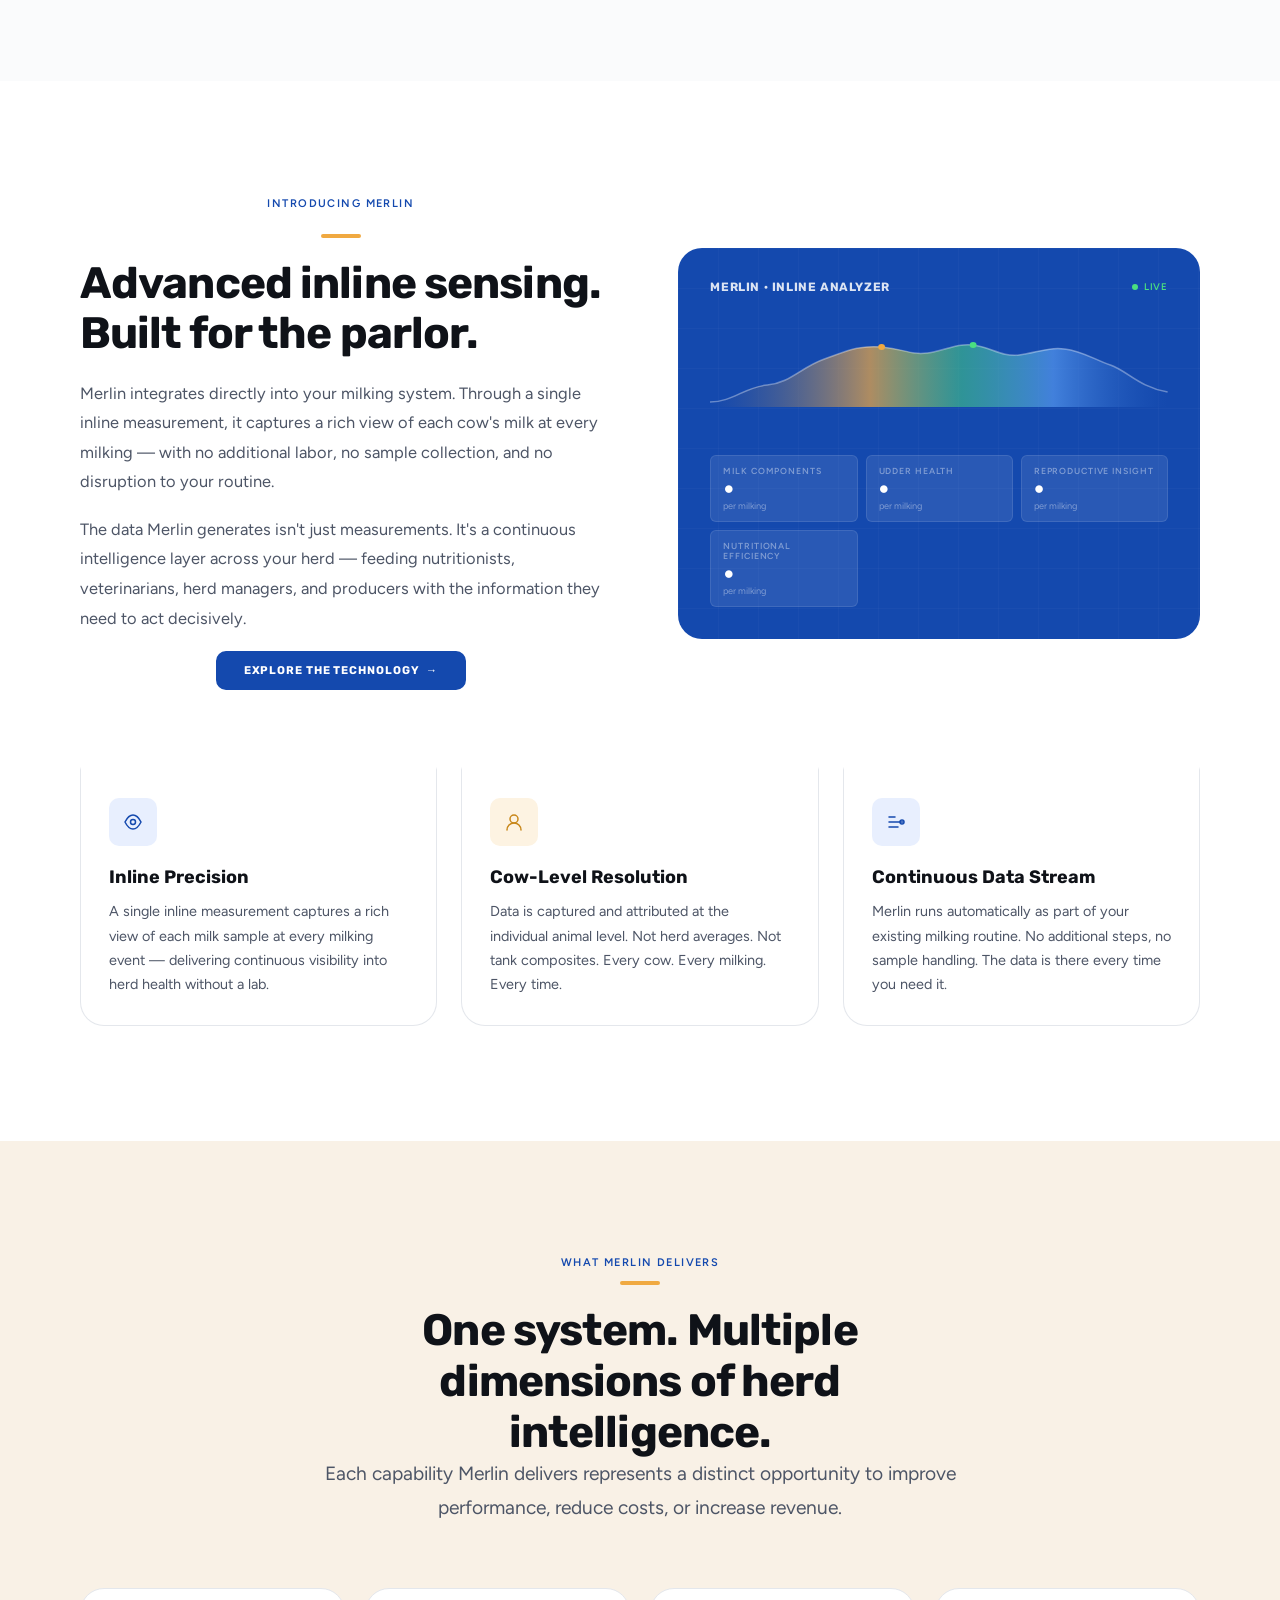
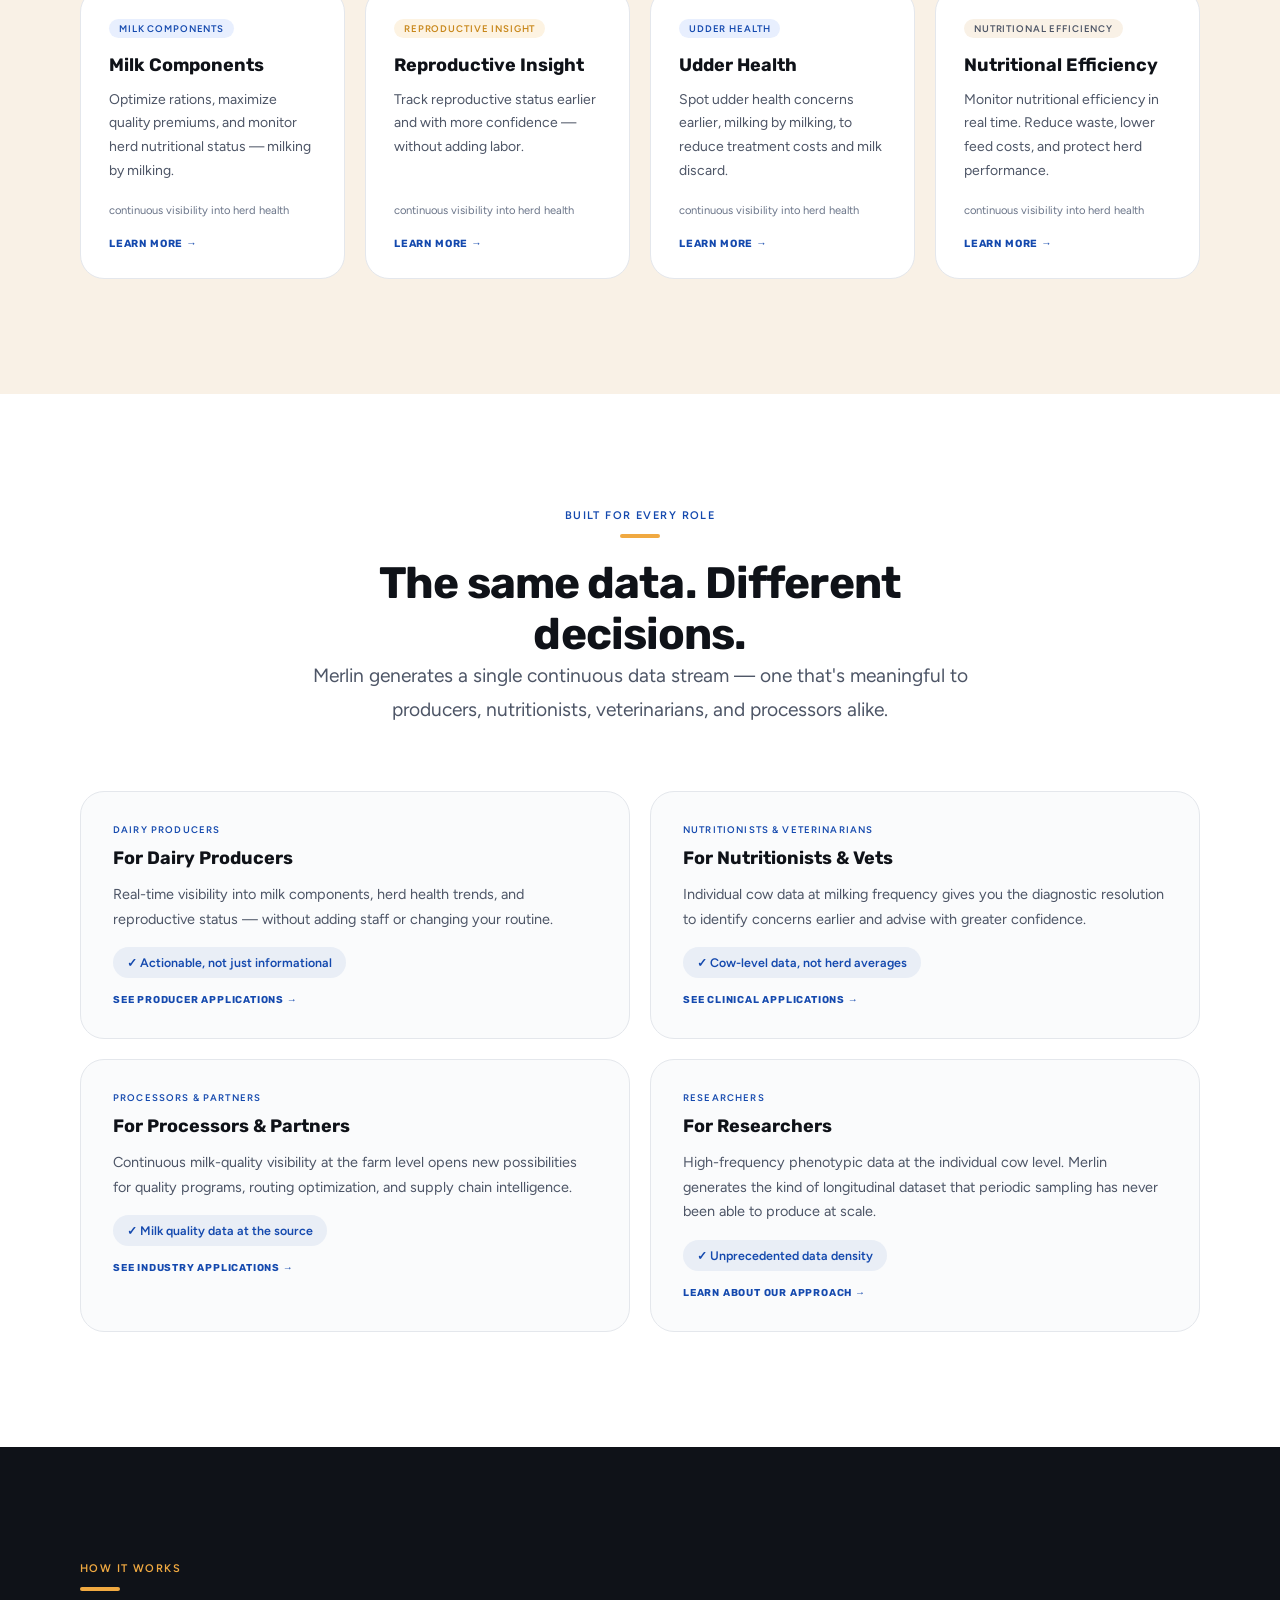
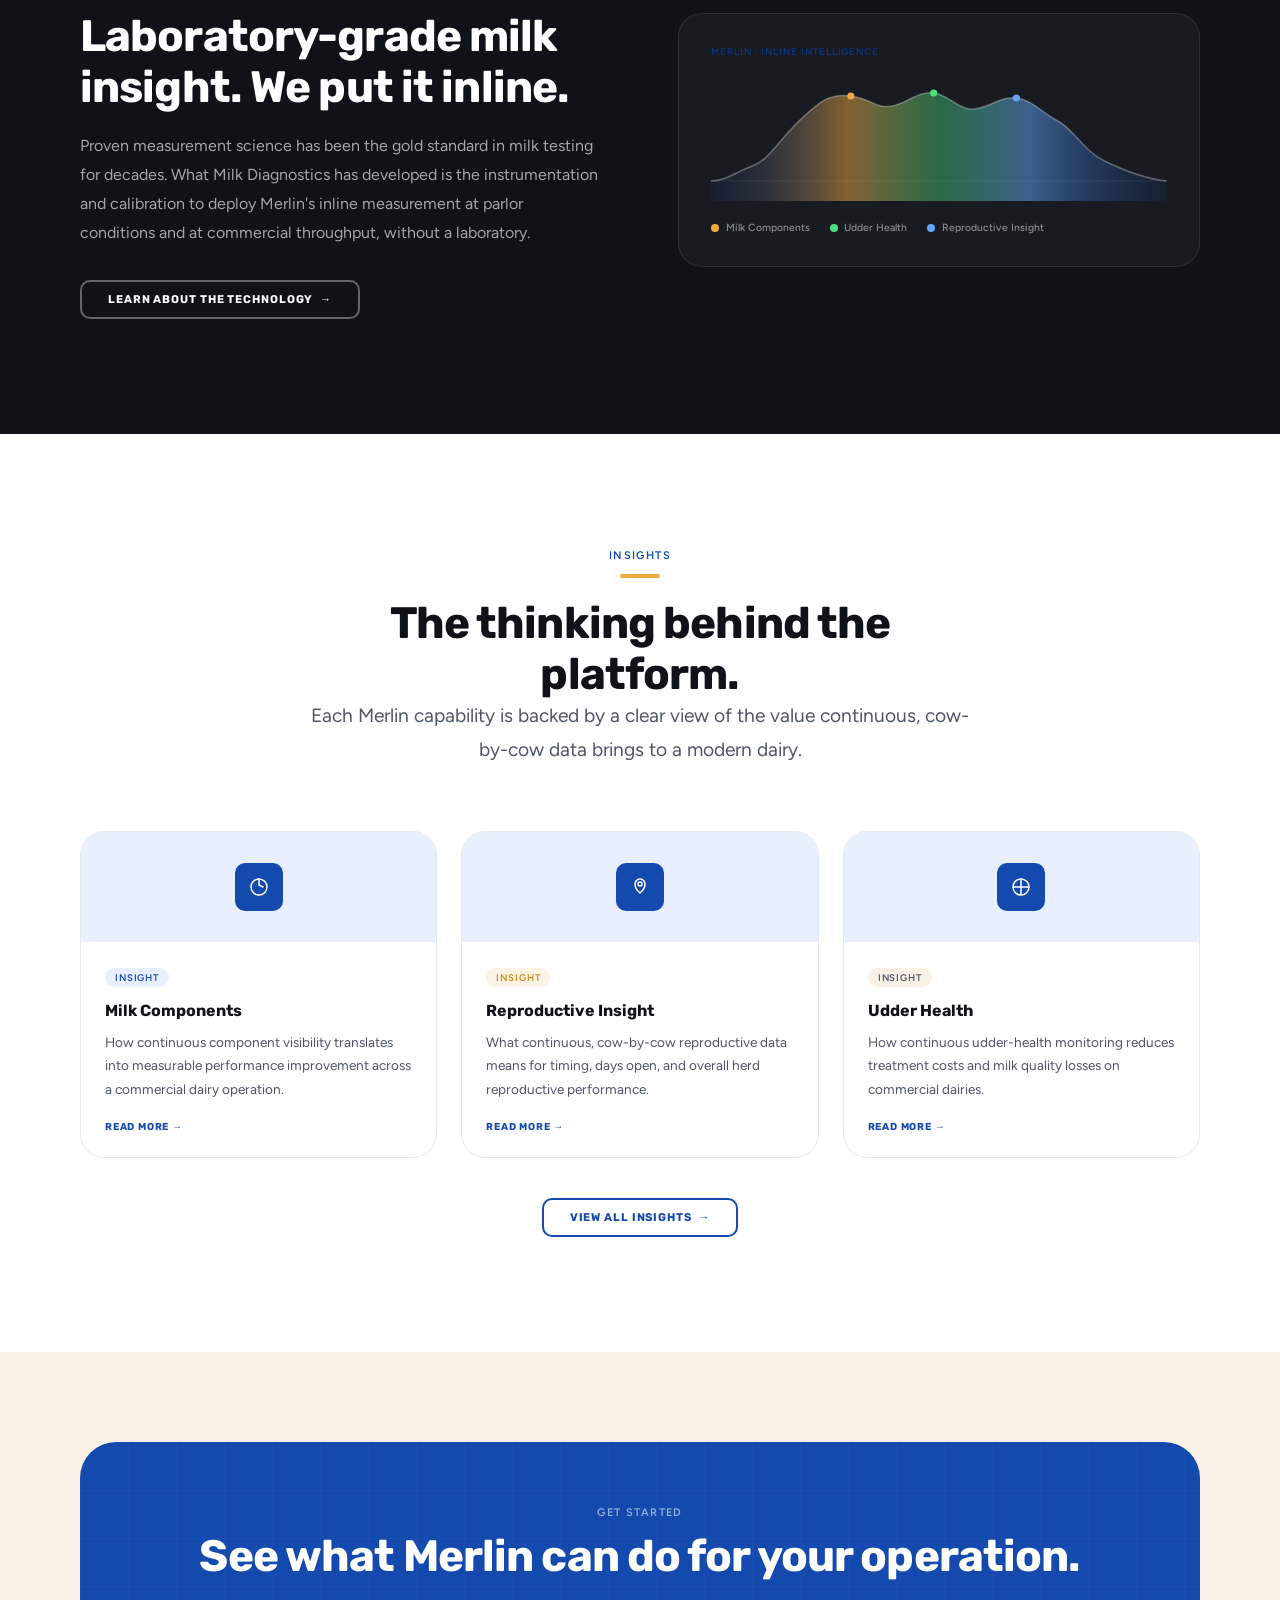
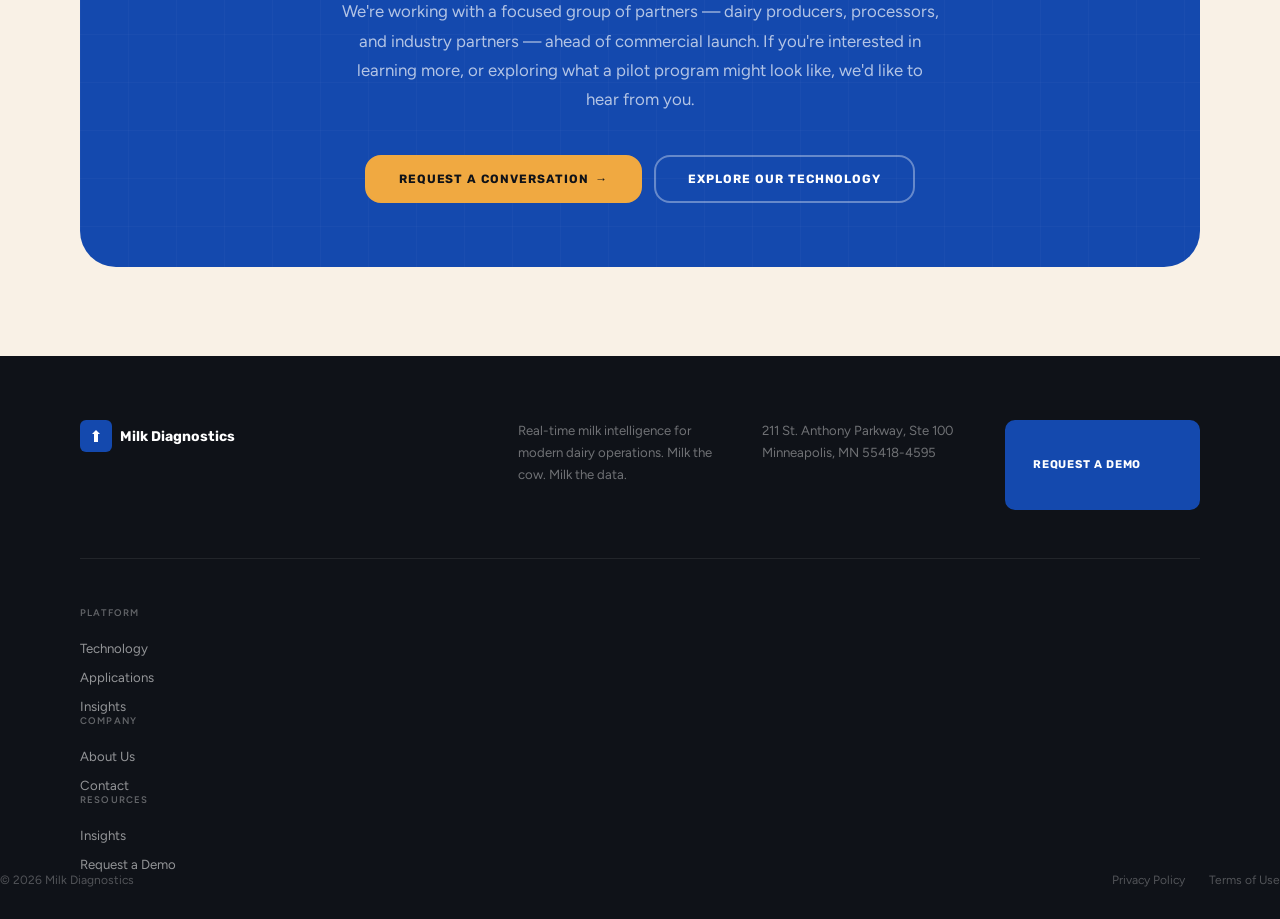
==== commit 9319a6dc: "Relaunch site (public-safe content)" ====
--- a/index.html
+++ b/index.html
@@ -4,7 +4,7 @@
 <meta charset="UTF-8">
 <meta name="viewport" content="width=device-width, initial-scale=1.0">
 <title>Milk Diagnostics | Real-Time Milk Intelligence</title>
-<meta name="description" content="Merlin by Milk Diagnostics delivers inline spectral analysis at every milking — real-time data on butterfat, protein, SCC, progesterone, and more.">
+<meta name="description" content="Merlin by Milk Diagnostics delivers real-time, inline, cow-by-cow milk intelligence at every milking — no lab, no delay, no guesswork for modern dairy operations.">
 <link rel="preconnect" href="https://fonts.googleapis.com">
 <link rel="preconnect" href="https://fonts.gstatic.com" crossorigin>
 <link href="https://fonts.googleapis.com/css2?family=Rubik:wght@700&family=Figtree:wght@400;500;600&display=swap" rel="stylesheet">
@@ -60,7 +60,7 @@
         </h1>
 
         <p class="hero-sub">
-          Merlin delivers inline spectral analysis at each milking event — continuous, actionable data on milk components, herd health, and reproductive status. No lab. No delay. No guesswork.
+          Merlin delivers an inline measurement at each milking event — continuous, actionable data on milk components, herd health, and reproductive status. No lab. No delay. No guesswork.
         </p>
 
         <div class="btn-group">
@@ -73,39 +73,29 @@
       <div class="hero-panel fade-up" aria-hidden="true">
         <div class="hero-panel-label">
           <span class="hero-panel-label-dot"></span>
-          Merlin — Live Readings · Cow #4821
+          Merlin — Inline Intelligence
         </div>
 
         <div class="hero-metrics">
           <div class="hero-metric">
-            <div class="hero-metric-name">Butterfat</div>
-            <div class="hero-metric-val">3.94<span style="font-size:0.75rem;color:rgba(255,255,255,0.45)">%</span></div>
-            <div class="hero-metric-trend">↑ +0.08</div>
+            <div class="hero-metric-name">Milk Components</div>
+            <div class="hero-metric-val"><span style="font-size:0.75rem;color:rgba(255,255,255,0.45)">tracked</span></div>
+            <div class="hero-metric-trend">Continuous</div>
           </div>
           <div class="hero-metric">
-            <div class="hero-metric-name">Protein</div>
-            <div class="hero-metric-val">3.21<span style="font-size:0.75rem;color:rgba(255,255,255,0.45)">%</span></div>
-            <div class="hero-metric-trend">↑ +0.03</div>
+            <div class="hero-metric-name">Udder Health</div>
+            <div class="hero-metric-val"><span style="font-size:0.75rem;color:rgba(255,255,255,0.45)">tracked</span></div>
+            <div class="hero-metric-trend">Continuous</div>
           </div>
           <div class="hero-metric">
-            <div class="hero-metric-name">SCC</div>
-            <div class="hero-metric-val">148<span style="font-size:0.75rem;color:rgba(255,255,255,0.45)">k</span></div>
-            <div class="hero-metric-trend">↓ −22k</div>
+            <div class="hero-metric-name">Reproductive Insight</div>
+            <div class="hero-metric-val"><span style="font-size:0.75rem;color:rgba(255,255,255,0.45)">tracked</span></div>
+            <div class="hero-metric-trend">Continuous</div>
           </div>
           <div class="hero-metric">
-            <div class="hero-metric-name">Progesterone</div>
-            <div class="hero-metric-val">18.4<span style="font-size:0.75rem;color:rgba(255,255,255,0.45)"> ng</span></div>
-            <div class="hero-metric-trend">↑ Elevated</div>
-          </div>
-          <div class="hero-metric">
-            <div class="hero-metric-name">MUN</div>
-            <div class="hero-metric-val">11.8<span style="font-size:0.75rem;color:rgba(255,255,255,0.45)"> mg</span></div>
-            <div class="hero-metric-trend" style="color:var(--yellow);background:rgba(240,169,65,0.15)">Optimal</div>
-          </div>
-          <div class="hero-metric">
-            <div class="hero-metric-name">Lactose</div>
-            <div class="hero-metric-val">4.82<span style="font-size:0.75rem;color:rgba(255,255,255,0.45)">%</span></div>
-            <div class="hero-metric-trend">↑ Normal</div>
+            <div class="hero-metric-name">Nutritional Efficiency</div>
+            <div class="hero-metric-val"><span style="font-size:0.75rem;color:rgba(255,255,255,0.45)">tracked</span></div>
+            <div class="hero-metric-trend" style="color:var(--yellow);background:rgba(240,169,65,0.15)">Continuous</div>
           </div>
         </div>
 
@@ -123,8 +113,8 @@
         </div>
 
         <div class="hero-panel-footer">
-          <span>Last milking: 06:14 AM</span>
-          <span>Merlin Inline · Spectral Analysis</span>
+          <span>Milking by milking</span>
+          <span>Merlin Inline</span>
         </div>
       </div>
 
@@ -136,16 +126,16 @@
 <!-- ============================================================
      CREDENTIAL STRIP
      ============================================================ -->
-<div class="strip" aria-label="Measurements captured by Merlin">
+<div class="strip" aria-label="Insights captured by Merlin">
   <div class="container">
     <div class="strip-inner">
-      <span class="strip-label">What Merlin Measures</span>
+      <span class="strip-label">What Merlin Delivers</span>
       <ul class="strip-items" role="list">
-        <li class="strip-item"><span class="strip-dot" aria-hidden="true"></span>Butterfat &amp; Protein</li>
-        <li class="strip-item"><span class="strip-dot" aria-hidden="true"></span>Somatic Cell Count</li>
-        <li class="strip-item"><span class="strip-dot" aria-hidden="true"></span>Progesterone</li>
-        <li class="strip-item"><span class="strip-dot" aria-hidden="true"></span>Milk Urea Nitrogen</li>
-        <li class="strip-item"><span class="strip-dot" aria-hidden="true"></span>Lactose</li>
+        <li class="strip-item"><span class="strip-dot" aria-hidden="true"></span>Milk Components</li>
+        <li class="strip-item"><span class="strip-dot" aria-hidden="true"></span>Udder Health</li>
+        <li class="strip-item"><span class="strip-dot" aria-hidden="true"></span>Reproductive Insight</li>
+        <li class="strip-item"><span class="strip-dot" aria-hidden="true"></span>Nutritional Efficiency</li>
+        <li class="strip-item"><span class="strip-dot" aria-hidden="true"></span>Cow-by-Cow Resolution</li>
       </ul>
     </div>
   </div>
@@ -163,7 +153,7 @@
         <span class="eyebrow">The Gap in Dairy Data</span>
         <div class="accent-bar"></div>
         <h2 id="problem-heading">Dairy management has always been reactive. It doesn't have to be.</h2>
-        <p>Traditional testing gives you one snapshot per month — a bulk tank average that arrives days after the milk is gone. By then, the nutritional imbalance has cost you. The mastitis has spread. The heat has been missed.</p>
+        <p>Traditional testing gives you one snapshot per month — a bulk tank average that arrives days after the milk is gone. By then, the opportunity to act has already passed.</p>
         <p>Merlin changes the measurement model. Instead of periodic sampling, you get continuous data — cow-level, milking-by-milking, captured inline as part of your existing routine.</p>
         <p>The result is a fundamentally different kind of dairy management: predictive rather than reactive, and precise rather than approximate.</p>
       </div>
@@ -240,8 +230,8 @@
       <div class="product-intro-text fade-up">
         <span class="eyebrow">Introducing Merlin</span>
         <div class="accent-bar"></div>
-        <h2 id="product-heading">Inline spectral analysis. Built for the parlor.</h2>
-        <p>Merlin integrates directly into your milking system. Using near-infrared spectral analysis, it measures the full composition of each cow's milk at every milking — with no additional labor, no sample collection, and no disruption to your routine.</p>
+        <h2 id="product-heading">Advanced inline sensing. Built for the parlor.</h2>
+        <p>Merlin integrates directly into your milking system. Through a single inline measurement, it captures a rich view of each cow's milk at every milking — with no additional labor, no sample collection, and no disruption to your routine.</p>
         <p>The data Merlin generates isn't just measurements. It's a continuous intelligence layer across your herd — feeding nutritionists, veterinarians, herd managers, and producers with the information they need to act decisively.</p>
         <a href="technology.html" class="btn btn-primary arr">Explore the Technology</a>
       </div>
@@ -256,8 +246,8 @@
           </div>
         </div>
 
-        <div class="device-spectrum">
-          <svg class="spectrum-svg" viewBox="0 0 400 70" preserveAspectRatio="none">
+        <div class="device-readout">
+          <svg class="datacurve-svg" viewBox="0 0 400 70" preserveAspectRatio="none">
             <defs>
               <linearGradient id="specGrad" x1="0" x2="1" y1="0" y2="0">
                 <stop offset="0%"   stop-color="#1449AE" stop-opacity="0.3"/>
@@ -267,14 +257,11 @@
                 <stop offset="100%" stop-color="#1449AE" stop-opacity="0.2"/>
               </linearGradient>
             </defs>
-            <!-- Spectral curve -->
+            <!-- Decorative inline-data curve -->
             <path d="M0,65 C20,65 30,50 50,48 C70,46 80,30 100,22 C120,14 130,8 150,10 C170,12 175,18 190,16 C205,14 215,6 230,8 C245,10 255,20 270,18 C285,16 295,10 310,12 C325,14 335,22 350,28 C365,34 375,50 400,55 L400,70 L0,70 Z"
                   fill="url(#specGrad)"/>
             <path d="M0,65 C20,65 30,50 50,48 C70,46 80,30 100,22 C120,14 130,8 150,10 C170,12 175,18 190,16 C205,14 215,6 230,8 C245,10 255,20 270,18 C285,16 295,10 310,12 C325,14 335,22 350,28 C365,34 375,50 400,55"
                   fill="none" stroke="rgba(255,255,255,0.35)" stroke-width="1.5"/>
-            <!-- Peak indicators -->
-            <line x1="150" y1="10" x2="150" y2="70" stroke="rgba(240,169,65,0.4)" stroke-width="1" stroke-dasharray="3,3"/>
-            <line x1="230" y1="8"  x2="230" y2="70" stroke="rgba(74,222,128,0.3)" stroke-width="1" stroke-dasharray="3,3"/>
             <circle cx="150" cy="10" r="3" fill="#F0A941"/>
             <circle cx="230" cy="8"  r="3" fill="#4ade80"/>
           </svg>
@@ -282,34 +269,24 @@
 
         <div class="device-readings">
           <div class="device-reading">
-            <div class="device-reading-label">Butterfat</div>
-            <div class="device-reading-val">3.94</div>
-            <div class="device-reading-unit">% / milking</div>
+            <div class="device-reading-label">Milk Components</div>
+            <div class="device-reading-val">●</div>
+            <div class="device-reading-unit">per milking</div>
           </div>
           <div class="device-reading">
-            <div class="device-reading-label">Protein</div>
-            <div class="device-reading-val">3.21</div>
-            <div class="device-reading-unit">% / milking</div>
+            <div class="device-reading-label">Udder Health</div>
+            <div class="device-reading-val">●</div>
+            <div class="device-reading-unit">per milking</div>
           </div>
           <div class="device-reading">
-            <div class="device-reading-label">SCC</div>
-            <div class="device-reading-val">148k</div>
-            <div class="device-reading-unit">cells/mL</div>
+            <div class="device-reading-label">Reproductive Insight</div>
+            <div class="device-reading-val">●</div>
+            <div class="device-reading-unit">per milking</div>
           </div>
           <div class="device-reading">
-            <div class="device-reading-label">Progesterone</div>
-            <div class="device-reading-val">18.4</div>
-            <div class="device-reading-unit">ng/mL</div>
-          </div>
-          <div class="device-reading">
-            <div class="device-reading-label">MUN</div>
-            <div class="device-reading-val">11.8</div>
-            <div class="device-reading-unit">mg/dL</div>
-          </div>
-          <div class="device-reading">
-            <div class="device-reading-label">Lactose</div>
-            <div class="device-reading-val">4.82</div>
-            <div class="device-reading-unit">% / milking</div>
+            <div class="device-reading-label">Nutritional Efficiency</div>
+            <div class="device-reading-val">●</div>
+            <div class="device-reading-unit">per milking</div>
           </div>
         </div>
       </div>
@@ -321,8 +298,8 @@
         <div class="icon-mark">
           <svg viewBox="0 0 22 22" fill="none" aria-hidden="true"><path d="M3 11 C5 7 8 4 11 4 C14 4 17 7 19 11 C17 15 14 18 11 18 C8 18 5 15 3 11Z" stroke="currentColor" stroke-width="1.5"/><circle cx="11" cy="11" r="2.5" stroke="currentColor" stroke-width="1.5"/></svg>
         </div>
-        <h4>Spectral Precision</h4>
-        <p>Near-infrared analysis captures the full molecular signature of each milk sample — butterfat, protein, lactose, SCC, progesterone, and MUN — at every milking event.</p>
+        <h4>Inline Precision</h4>
+        <p>A single inline measurement captures a rich view of each milk sample at every milking event — delivering continuous visibility into herd health without a lab.</p>
       </div>
       <div class="feature-card">
         <div class="icon-mark icon-mark-yellow">
@@ -351,91 +328,44 @@
   <div class="container">
 
     <div class="section-header fade-up">
-      <span class="eyebrow">What Merlin Measures</span>
+      <span class="eyebrow">What Merlin Delivers</span>
       <div class="accent-bar accent-bar-center"></div>
       <h2 id="apps-heading">One system. Multiple dimensions of herd intelligence.</h2>
-      <p class="lead">Each measurement Merlin captures represents a distinct opportunity to improve performance, reduce costs, or increase revenue.</p>
+      <p class="lead">Each capability Merlin delivers represents a distinct opportunity to improve performance, reduce costs, or increase revenue.</p>
     </div>
 
     <div class="app-grid fade-up">
 
       <div class="app-card">
-        <div class="app-card-tag"><span class="tag tag-blue">Component Analysis</span></div>
-        <h4>Butterfat, Protein &amp; Lactose</h4>
-        <p>Optimize rations, maximize component premiums, and monitor herd nutritional status — milking by milking.</p>
-        <div class="app-card-stat">$114<span style="font-size:0.9rem;color:var(--gray-500)">/cow</span></div>
-        <div class="app-card-stat-label">potential annual benefit</div>
+        <div class="app-card-tag"><span class="tag tag-blue">Milk Components</span></div>
+        <h4>Milk Components</h4>
+        <p>Optimize rations, maximize quality premiums, and monitor herd nutritional status — milking by milking.</p>
+        <div class="app-card-stat-label">continuous visibility into herd health</div>
         <a href="applications.html#components" class="app-card-link">Learn More →</a>
       </div>
 
       <div class="app-card">
-        <div class="app-card-tag"><span class="tag tag-yellow">Reproductive Management</span></div>
-        <h4>Progesterone</h4>
-        <p>Automate heat detection, confirm pregnancies earlier, and reduce days open — without adding labor.</p>
-        <div class="app-card-stat">$150<span style="font-size:0.9rem;color:var(--gray-500)">/cow</span></div>
-        <div class="app-card-stat-label">potential annual benefit</div>
-        <a href="applications.html#progesterone" class="app-card-link">Learn More →</a>
+        <div class="app-card-tag"><span class="tag tag-yellow">Reproductive Insight</span></div>
+        <h4>Reproductive Insight</h4>
+        <p>Track reproductive status earlier and with more confidence — without adding labor.</p>
+        <div class="app-card-stat-label">continuous visibility into herd health</div>
+        <a href="applications.html#reproductive" class="app-card-link">Learn More →</a>
       </div>
 
       <div class="app-card">
         <div class="app-card-tag"><span class="tag tag-blue">Udder Health</span></div>
-        <h4>Somatic Cell Count</h4>
-        <p>Catch subclinical mastitis before it becomes clinical. Reduce treatment costs, antibiotic use, and milk discard.</p>
-        <div class="app-card-stat">$110<span style="font-size:0.9rem;color:var(--gray-500)">/cow</span></div>
-        <div class="app-card-stat-label">potential annual benefit</div>
-        <a href="applications.html#scc" class="app-card-link">Learn More →</a>
+        <h4>Udder Health</h4>
+        <p>Spot udder health concerns earlier, milking by milking, to reduce treatment costs and milk discard.</p>
+        <div class="app-card-stat-label">continuous visibility into herd health</div>
+        <a href="applications.html#udder-health" class="app-card-link">Learn More →</a>
       </div>
 
       <div class="app-card">
         <div class="app-card-tag"><span class="tag tag-cream">Nutritional Efficiency</span></div>
-        <h4>Milk Urea Nitrogen</h4>
-        <p>Monitor protein utilization in real time. Reduce nitrogen waste, lower feed costs, and protect fertility.</p>
-        <div class="app-card-stat">$198<span style="font-size:0.9rem;color:var(--gray-500)">/cow</span></div>
-        <div class="app-card-stat-label">potential annual benefit</div>
-        <a href="applications.html#mun" class="app-card-link">Learn More →</a>
-      </div>
-
-    </div>
-  </div>
-</section>
-
-
-<!-- ============================================================
-     ROI
-     ============================================================ -->
-<section class="section roi" aria-labelledby="roi-heading">
-  <div class="container">
-    <div class="roi-inner">
-
-      <div class="roi-text fade-up">
-        <span class="eyebrow eyebrow-muted">The Financial Case</span>
-        <div class="accent-bar"></div>
-        <h2 id="roi-heading">A 1,000-cow herd.<br><em>$627,710 net annual return.</em></h2>
-        <p>That figure isn't built on optimistic assumptions. It's a conservative estimate derived from documented improvements in component premiums, feed efficiency, mastitis reduction, and reproductive performance — each modeled independently, each grounded in established dairy science.</p>
-        <a href="insights.html" class="btn btn-ghost arr">Download the Full Analysis</a>
-      </div>
-
-      <div class="roi-table-wrap fade-up" role="region" aria-label="ROI summary table">
-        <table class="roi-table">
-          <thead>
-            <tr>
-              <th>Measurement</th>
-              <th>$/Cow/Year</th>
-              <th>1,000-Cow Herd</th>
-            </tr>
-          </thead>
-          <tbody>
-            <tr><td>Butterfat, Protein &amp; Lactose</td><td>$113.88</td><td>$113,880</td></tr>
-            <tr><td>Progesterone</td><td>$149.50</td><td>$149,500</td></tr>
-            <tr><td>Somatic Cell Count</td><td>$109.50</td><td>$109,500</td></tr>
-            <tr><td>Milk Urea Nitrogen</td><td>$197.83</td><td>$197,830</td></tr>
-            <tr><td>Heifer Raising</td><td>$50.00</td><td>$50,000</td></tr>
-            <tr><td>DHIA Elimination</td><td>$30.00</td><td>$30,000</td></tr>
-            <tr class="row-sub"><td>Subtotal Benefit</td><td>$723.71</td><td>$723,710</td></tr>
-            <tr class="row-cost"><td>Annual System Cost</td><td>($96.00)</td><td>($96,000)</td></tr>
-            <tr class="row-total"><td>Net Annual Return</td><td>$627.71</td><td>$627,710</td></tr>
-          </tbody>
-        </table>
+        <h4>Nutritional Efficiency</h4>
+        <p>Monitor nutritional efficiency in real time. Reduce waste, lower feed costs, and protect herd performance.</p>
+        <div class="app-card-stat-label">continuous visibility into herd health</div>
+        <a href="applications.html#nutrition" class="app-card-link">Learn More →</a>
       </div>
 
     </div>
@@ -461,7 +391,7 @@
       <div class="audience-card">
         <div class="audience-card-role">Dairy Producers</div>
         <h4>For Dairy Producers</h4>
-        <p>Real-time visibility into component output, herd health trends, and reproductive status — without adding staff or changing your routine.</p>
+        <p>Real-time visibility into milk components, herd health trends, and reproductive status — without adding staff or changing your routine.</p>
         <div class="audience-card-benefit">✓ Actionable, not just informational</div>
         <a href="applications.html" class="audience-card-link">See Producer Applications →</a>
       </div>
@@ -469,7 +399,7 @@
       <div class="audience-card">
         <div class="audience-card-role">Nutritionists &amp; Veterinarians</div>
         <h4>For Nutritionists &amp; Vets</h4>
-        <p>Individual cow data at milking frequency gives you the diagnostic resolution to identify problems earlier and advise with greater confidence.</p>
+        <p>Individual cow data at milking frequency gives you the diagnostic resolution to identify concerns earlier and advise with greater confidence.</p>
         <div class="audience-card-benefit">✓ Cow-level data, not herd averages</div>
         <a href="applications.html" class="audience-card-link">See Clinical Applications →</a>
       </div>
@@ -477,8 +407,8 @@
       <div class="audience-card">
         <div class="audience-card-role">Processors &amp; Partners</div>
         <h4>For Processors &amp; Partners</h4>
-        <p>Continuous component visibility at the farm level opens new possibilities for milk quality programs, routing optimization, and supply chain intelligence.</p>
-        <div class="audience-card-benefit">✓ Component data at the source</div>
+        <p>Continuous milk-quality visibility at the farm level opens new possibilities for quality programs, routing optimization, and supply chain intelligence.</p>
+        <div class="audience-card-benefit">✓ Milk quality data at the source</div>
         <a href="applications.html" class="audience-card-link">See Industry Applications →</a>
       </div>
 
@@ -487,7 +417,7 @@
         <h4>For Researchers</h4>
         <p>High-frequency phenotypic data at the individual cow level. Merlin generates the kind of longitudinal dataset that periodic sampling has never been able to produce at scale.</p>
         <div class="audience-card-benefit">✓ Unprecedented data density</div>
-        <a href="about.html" class="audience-card-link">Learn About Our Science →</a>
+        <a href="about.html" class="audience-card-link">Learn About Our Approach →</a>
       </div>
 
     </div>
@@ -503,16 +433,16 @@
     <div class="tech-inner">
 
       <div class="tech-text fade-up">
-        <span class="eyebrow eyebrow-yellow">The Science Behind Merlin</span>
+        <span class="eyebrow eyebrow-yellow">How It Works</span>
         <div class="accent-bar"></div>
-        <h2 id="tech-heading" style="color:var(--white)">Spectral analysis has been the gold standard in milk testing for decades. We put it inline.</h2>
-        <p>Near-infrared spectroscopy is a proven, laboratory-grade measurement technique. What Milk Diagnostics has developed is the instrumentation and calibration science to deploy it inline — at parlor conditions, at commercial throughput, without a laboratory.</p>
+        <h2 id="tech-heading" style="color:var(--white)">Laboratory-grade milk insight. We put it inline.</h2>
+        <p>Proven measurement science has been the gold standard in milk testing for decades. What Milk Diagnostics has developed is the instrumentation and calibration to deploy Merlin's inline measurement at parlor conditions and at commercial throughput, without a laboratory.</p>
         <a href="technology.html" class="btn btn-ghost arr">Learn About the Technology</a>
       </div>
 
       <div class="tech-visual fade-up" aria-hidden="true">
-        <div class="tech-vis-label">NIR Spectral Signature · Milk Sample</div>
-        <svg class="spectrum-full-svg" viewBox="0 0 440 120" preserveAspectRatio="none">
+        <div class="tech-vis-label">Merlin · Inline Intelligence</div>
+        <svg class="datacurve-full-svg" viewBox="0 0 440 120" preserveAspectRatio="none">
           <defs>
             <linearGradient id="specFull" x1="0" x2="1" y1="0" y2="0">
               <stop offset="0%"   stop-color="#1449AE" stop-opacity="0.1"/>
@@ -524,27 +454,19 @@
           </defs>
           <!-- Baseline -->
           <line x1="0" y1="100" x2="440" y2="100" stroke="rgba(255,255,255,0.08)" stroke-width="1"/>
-          <!-- Main spectral curve -->
+          <!-- Decorative inline-data curve -->
           <path d="M0,100 C15,100 25,90 40,85 C55,80 65,60 85,40 C105,20 115,12 135,15 C155,18 160,28 175,25 C190,22 200,10 215,12 C230,14 240,30 255,28 C270,26 280,15 295,17 C310,19 320,32 335,40 C350,48 360,70 380,80 C400,90 420,98 440,100 L440,120 L0,120 Z"
                 fill="url(#specFull)"/>
           <path d="M0,100 C15,100 25,90 40,85 C55,80 65,60 85,40 C105,20 115,12 135,15 C155,18 160,28 175,25 C190,22 200,10 215,12 C230,14 240,30 255,28 C270,26 280,15 295,17 C310,19 320,32 335,40 C350,48 360,70 380,80 C400,90 420,98 440,100"
                 fill="none" stroke="rgba(255,255,255,0.3)" stroke-width="1.5"/>
-          <!-- Peak markers -->
-          <line x1="135" y1="15" x2="135" y2="100" stroke="rgba(240,169,65,0.35)" stroke-width="1" stroke-dasharray="4,3"/>
-          <line x1="215" y1="12" x2="215" y2="100" stroke="rgba(74,222,128,0.3)"  stroke-width="1" stroke-dasharray="4,3"/>
-          <line x1="295" y1="17" x2="295" y2="100" stroke="rgba(96,165,250,0.3)"  stroke-width="1" stroke-dasharray="4,3"/>
           <circle cx="135" cy="15" r="3.5" fill="#F0A941"/>
           <circle cx="215" cy="12" r="3.5" fill="#4ade80"/>
           <circle cx="295" cy="17" r="3.5" fill="#60a5fa"/>
-          <!-- X-axis labels -->
-          <text x="135" y="115" text-anchor="middle" fill="rgba(255,255,255,0.35)" font-size="8" font-family="Figtree, sans-serif">Butterfat</text>
-          <text x="215" y="115" text-anchor="middle" fill="rgba(255,255,255,0.35)" font-size="8" font-family="Figtree, sans-serif">Protein</text>
-          <text x="295" y="115" text-anchor="middle" fill="rgba(255,255,255,0.35)" font-size="8" font-family="Figtree, sans-serif">Lactose</text>
         </svg>
         <div class="tech-vis-legend">
-          <div class="legend-item"><span class="legend-dot" style="background:#F0A941"></span>Butterfat peak</div>
-          <div class="legend-item"><span class="legend-dot" style="background:#4ade80"></span>Protein peak</div>
-          <div class="legend-item"><span class="legend-dot" style="background:#60a5fa"></span>Lactose peak</div>
+          <div class="legend-item"><span class="legend-dot" style="background:#F0A941"></span>Milk Components</div>
+          <div class="legend-item"><span class="legend-dot" style="background:#4ade80"></span>Udder Health</div>
+          <div class="legend-item"><span class="legend-dot" style="background:#60a5fa"></span>Reproductive Insight</div>
         </div>
       </div>
 
@@ -562,8 +484,8 @@
     <div class="section-header fade-up">
       <span class="eyebrow">Insights</span>
       <div class="accent-bar accent-bar-center"></div>
-      <h2 id="insights-heading">The research behind the platform.</h2>
-      <p class="lead">Each Merlin measurement capability is backed by detailed analysis of the science, the data, and the financial opportunity.</p>
+      <h2 id="insights-heading">The thinking behind the platform.</h2>
+      <p class="lead">Each Merlin capability is backed by a clear view of the value continuous, cow-by-cow data brings to a modern dairy.</p>
     </div>
 
     <div class="insights-grid fade-up">
@@ -575,10 +497,10 @@
           </div>
         </div>
         <div class="insight-card-body">
-          <span class="tag tag-blue">Thought Paper</span>
-          <h4>Butterfat, Protein &amp; Lactose</h4>
-          <p>How continuous component data translates into measurable revenue improvement across a commercial dairy operation.</p>
-          <a href="insights.html#components" class="insight-link">Read the Paper →</a>
+          <span class="tag tag-blue">Insight</span>
+          <h4>Milk Components</h4>
+          <p>How continuous component visibility translates into measurable performance improvement across a commercial dairy operation.</p>
+          <a href="insights.html#components" class="insight-link">Read More →</a>
         </div>
       </div>
 
@@ -589,10 +511,10 @@
           </div>
         </div>
         <div class="insight-card-body">
-          <span class="tag tag-yellow">Thought Paper</span>
-          <h4>Progesterone &amp; Reproduction</h4>
-          <p>What real-time progesterone data means for heat detection accuracy, days open, and synchronization costs.</p>
-          <a href="insights.html#progesterone" class="insight-link">Read the Paper →</a>
+          <span class="tag tag-yellow">Insight</span>
+          <h4>Reproductive Insight</h4>
+          <p>What continuous, cow-by-cow reproductive data means for timing, days open, and overall herd reproductive performance.</p>
+          <a href="insights.html#reproductive" class="insight-link">Read More →</a>
         </div>
       </div>
 
@@ -603,10 +525,10 @@
           </div>
         </div>
         <div class="insight-card-body">
-          <span class="tag tag-cream">Thought Paper</span>
-          <h4>Somatic Cell Count</h4>
-          <p>How continuous SCC monitoring reduces treatment costs, antibiotic use, and milk quality losses on commercial dairies.</p>
-          <a href="insights.html#scc" class="insight-link">Read the Paper →</a>
+          <span class="tag tag-cream">Insight</span>
+          <h4>Udder Health</h4>
+          <p>How continuous udder-health monitoring reduces treatment costs and milk quality losses on commercial dairies.</p>
+          <a href="insights.html#udder-health" class="insight-link">Read More →</a>
         </div>
       </div>
 
@@ -628,7 +550,7 @@
     <div class="cta-box fade-up">
       <span class="eyebrow eyebrow-muted">Get Started</span>
       <h2 id="cta-heading">See what Merlin can do for your operation.</h2>
-      <p>We're working with a focused group of dairy producers, processors, and industry partners ahead of our commercial launch. If you're interested in learning more — or exploring what a pilot program might look like — we'd like to hear from you.</p>
+      <p>We're working with a focused group of partners — dairy producers, processors, and industry partners — ahead of commercial launch. If you're interested in learning more, or exploring what a pilot program might look like, we'd like to hear from you.</p>
       <div class="btn-group" style="justify-content:center">
         <a href="contact.html" class="btn btn-accent btn-lg arr">Request a Conversation</a>
         <a href="technology.html" class="btn btn-ghost btn-lg">Explore Our Technology</a>
@@ -653,6 +575,7 @@
           <span class="footer-logo-text">Milk Diagnostics</span>
         </div></div>
         <p class="footer-tagline">Real-time milk intelligence for modern dairy operations. Milk the cow. Milk the data.</p>
+        <p class="footer-tagline">211 St. Anthony Parkway, Ste 100<br>Minneapolis, MN 55418-4595</p>
         <a href="contact.html" class="btn btn-primary">Request a Demo</a>
       </div>
 
@@ -676,8 +599,7 @@
       <div>
         <div class="footer-col-title">Resources</div>
         <ul class="footer-links" role="list">
-          <li><a href="insights.html" class="footer-link">Thought Papers</a></li>
-          <li><a href="insights.html#roi" class="footer-link">ROI Analysis</a></li>
+          <li><a href="insights.html" class="footer-link">Insights</a></li>
           <li><a href="contact.html" class="footer-link">Request a Demo</a></li>
         </ul>
       </div>
@@ -685,7 +607,7 @@
     </div>
 
     <div class="footer-bottom">
-      <p class="footer-copy">© 2025 Milk Diagnostics. All rights reserved.</p>
+      <p class="footer-copy">© 2026 Milk Diagnostics</p>
       <nav class="footer-legal" aria-label="Legal links">
         <a href="privacy.html">Privacy Policy</a>
         <a href="terms.html">Terms of Use</a>
--- a/styles.css
+++ b/styles.css
@@ -753,11 +753,11 @@
   animation: pulse 2s infinite;
 }
 
-.device-spectrum {
+.device-readout {
   position: relative; z-index: 1;
   margin: 0.5rem 0;
 }
-.spectrum-svg { width: 100%; height: 70px; }
+.datacurve-svg { width: 100%; height: 70px; }
 
 .device-readings {
   display: grid;
@@ -1033,18 +1033,20 @@
 }
 
 .tech-visual {
-  background: rgba(255,255,255,0.35);
-  border: 1px solid rgba(13,53,128,0.08);
+  background: rgba(255,255,255,0.04);
+  border: 1px solid rgba(255,255,255,0.09);
+  border-radius: var(--radius-xl);
+  padding: 2rem;
 }
 .tech-vis-label {
   font-size: 0.6rem;
   font-weight: 600;
   letter-spacing: 0.1em;
   text-transform: uppercase;
-  color: var(--blue-dark);
-}  margin-bottom: 1.5rem;
-}
-.spectrum-full-svg { width: 100%; height: 120px; }
+  color: rgba(255,255,255,0.3);
+  margin-bottom: 1.5rem;
+}
+.datacurve-full-svg { width: 100%; height: 120px; }
 .tech-vis-legend {
   display: flex;
   gap: 1.25rem;
@@ -1244,6 +1246,7 @@
    ============================================================ */
 @media (max-width: 1024px) {
   .hero-inner { grid-template-columns: 1fr; }
+  /* Hide decorative data panel on non-contact pages only */
   .hero:not(.hero-contact) .hero-panel { display: none; }
   .hero { min-height: auto; padding: 8rem 0 5rem; }
   .problem-grid { grid-template-columns: 1fr; }
@@ -1704,6 +1707,9 @@
   gap: 0.625rem;
   font-size: 0.875rem;
   line-height: 1.55;
+  color: rgba(255,255,255,0.7);
+}
+.hero.hero-contact .contact-trust-item span {
   color: rgba(255,255,255,0.7);
 }
 .hero.hero-contact .contact-trust-dot {
@@ -1863,62 +1869,24 @@
     grid-template-columns: 1fr;
   }
 }
-/* =========================================
-   CONTACT PAGE / MAILCHIMP FORM
-   ========================================= */
+
+/* Footer logo — real SVG asset, filtered white for dark background */
+.footer-logo-img {
+  height: 28px;
+  width: auto;
+  display: block;
+  filter: brightness(0) invert(1);
+  opacity: 0.85;
+}
+
 
 /* ============================================================
-   CONTACT PAGE â€” append this entire block to the end of
-   styles.css. Do not place it inside any existing rule.
+   MAILCHIMP FORM — scoped to .mc-form inside .hero-panel
+   Replaces Mailchimp CDN stylesheet (classic-061523.css).
+   All color values use existing site tokens.
    ============================================================ */
 
-/* â”€â”€ Hero height modifier â”€â”€â”€â”€â”€â”€â”€â”€â”€â”€â”€â”€â”€â”€â”€â”€â”€â”€â”€â”€â”€â”€â”€â”€â”€â”€â”€â”€â”€â”€â”€â”€â”€â”€â”€ */
-.hero.hero-contact {
-  min-height: 0;
-  padding: 8rem 0 5rem;
-  align-items: flex-start;
-}
-
-/* â”€â”€ Left column: trust list â”€â”€â”€â”€â”€â”€â”€â”€â”€â”€â”€â”€â”€â”€â”€â”€â”€â”€â”€â”€â”€â”€â”€â”€â”€â”€â”€â”€â”€â”€â”€â”€ */
-.hero.hero-contact .contact-trust {
-  display: flex;
-  flex-direction: column;
-  gap: 0.5rem;
-  margin-top: 2rem;
-}
-.hero.hero-contact .contact-trust-item {
-  display: flex;
-  align-items: baseline;
-  gap: 0.625rem;
-  font-size: 0.875rem;
-  line-height: 1.55;
-  color: rgba(255,255,255,0.7);
-}
-/* Force child <span> â€” overrides body { color: var(--gray-800) } */
-.hero.hero-contact .contact-trust-item span {
-  color: rgba(255,255,255,0.7);
-}
-.hero.hero-contact .contact-trust-dot {
-  width: 5px;
-  height: 5px;
-  min-width: 5px;
-  background: var(--yellow);
-  border-radius: 50%;
-  margin-top: 0.45em;
-  flex-shrink: 0;
-}
-.hero.hero-contact .contact-commitment {
-  margin-top: 1.5rem;
-  font-size: 0.8rem;
-  line-height: 1.65;
-  color: rgba(255,255,255,0.4);
-  max-width: 420px;
-}
-
-/* â”€â”€ Mailchimp form â€” scoped to .mc-form â”€â”€â”€â”€â”€â”€â”€â”€â”€â”€â”€â”€â”€â”€â”€â”€â”€â”€â”€ */
-/* Replaces Mailchimp CDN stylesheet (classic-061523.css).    */
-/* All color values use existing site design tokens.          */
-
+/* Field wrapper */
 .mc-form .mc-field {
   display: flex;
   flex-direction: column;
@@ -1926,7 +1894,7 @@
   margin-bottom: 0.75rem;
 }
 
-/* Labels â€” beats body color cascade via !important + webkit  */
+/* Labels */
 .mc-form label {
   display: block;
   font-family: var(--font-body);
@@ -1940,7 +1908,6 @@
 }
 .mc-form .mc-required {
   color: var(--yellow);
-  -webkit-text-fill-color: var(--yellow);
   font-weight: 700;
 }
 
@@ -1980,2023 +1947,6 @@
   color: #ffffff;
 }
 
-/* Submit button â€” inherits .btn .btn-accent .btn-lg from site */
-.mc-form .mc-submit {
-  width: 100%;
-  justify-content: center;
-  margin-top: 1rem;
-  display: flex;
-}
-
-/* .hero-panel-footer inside the form */
-.mc-form .hero-panel-footer {
-  display: flex;
-  align-items: center;
-  justify-content: space-between;
-  flex-wrap: wrap;
-  gap: 0.5rem;
-  margin-top: 0.875rem;
-  padding-top: 0.875rem;
-  border-top: 1px solid rgba(255,255,255,0.08);
-  font-size: 0.675rem;
-  font-weight: 500;
-  letter-spacing: 0.04em;
-  color: rgba(255,255,255,0.4) !important;
-}
-
-/* Mailchimp error/success response messages */
-#mce-error-response,
-#mce-success-response {
-  padding: 0.625rem 0.875rem;
-  border-radius: var(--radius-sm);
-  font-size: 0.8rem;
-  margin-bottom: 0.75rem;
-}
-#mce-error-response {
-  background: rgba(220,38,38,0.15);
-  border: 1px solid rgba(220,38,38,0.35);
-  color: #fca5a5;
-}
-#mce-success-response {
-  background: rgba(74,222,128,0.12);
-  border: 1px solid rgba(74,222,128,0.3);
-  color: #86efac;
-}
-
-/* Nav + footer logo image sizing */
-.nav-logo-img {
-  height: 36px;
-  width: auto;
-  display: block;
-}
-.footer-logo-img {
-  height: 28px;
-  width: auto;
-  display: block;
-  filter: brightness(0) invert(1);
-  opacity: 0.85;
-}
-
-/* Responsive */
-@media (max-width: 1024px) {
-  .hero.hero-contact .hero-inner {
-    grid-template-columns: 1fr;
-  }
-  .hero.hero-contact .hero-panel {
-    width: 100%;
-  }
-}
-/* =========================================
-   TECHNOLOGY PAGE
-========================================= */
-/* ============================================================
-   DESIGN TOKENS
-   ============================================================ */
-:root {
-  --blue:        #1449AE;
-  --blue-dark:   #0D3580;
-  --blue-mid:    #1E55C4;
-  --blue-light:  #E8EFFE;
-  --blue-dim:    rgba(20,73,174,0.08);
-  --yellow:      #F0A941;
-  --yellow-dark: #C8871A;
-  --yellow-light:#FDF3E2;
-  --cream:       #F9F1E6;
-  --cream-dark:  #EFE3CC;
-  --white:       #FFFFFF;
-  --gray-900:    #0F1218;
-  --gray-800:    #1E2229;
-  --gray-700:    #353C47;
-  --gray-600:    #4D5566;
-  --gray-500:    #6B7589;
-  --gray-400:    #9AA3B2;
-  --gray-300:    #C8CDD6;
-  --gray-200:    #E4E7EC;
-  --gray-100:    #F4F5F7;
-  --gray-50:     #FAFBFC;
-
-  --font-display: 'Rubik', sans-serif;
-  --font-body:    'Figtree', sans-serif;
-
-  --radius-sm:  6px;
-  --radius-md:  10px;
-  --radius-lg:  16px;
-  --radius-xl:  24px;
-  --radius-2xl: 36px;
-  --radius-pill:9999px;
-
-  --shadow-sm: 0 1px 4px rgba(0,0,0,0.06);
-  --shadow-md: 0 4px 16px rgba(0,0,0,0.08), 0 1px 4px rgba(0,0,0,0.04);
-  --shadow-lg: 0 8px 32px rgba(0,0,0,0.10);
-  --shadow-blue: 0 8px 32px rgba(20,73,174,0.22);
-
-  --gutter: clamp(1.25rem, 5vw, 2.5rem);
-  --max-w:  1200px;
-
-  --ease-spring: cubic-bezier(0.34,1.56,0.64,1);
-}
-
-/* ============================================================
-   RESET
-   ============================================================ */
-*, *::before, *::after { box-sizing: border-box; margin: 0; padding: 0; }
-html { scroll-behavior: smooth; font-size: 16px; }
-body {
-  font-family: var(--font-body);
-  color: var(--gray-800);
-  background: var(--white);
-  -webkit-font-smoothing: antialiased;
-  overflow-x: hidden;
-}
-img { display: block; max-width: 100%; }
-a { color: inherit; text-decoration: none; }
-ul { list-style: none; }
-button { cursor: pointer; border: none; background: none; font: inherit; }
-
-/* ============================================================
-   UTILITIES
-   ============================================================ */
-.container {
-  width: 100%;
-  max-width: var(--max-w);
-  margin: 0 auto;
-  padding: 0 var(--gutter);
-}
-.sr-only {
-  position: absolute; width: 1px; height: 1px;
-  padding: 0; margin: -1px; overflow: hidden;
-  clip: rect(0,0,0,0); white-space: nowrap; border: 0;
-}
-
-/* eyebrow */
-.eyebrow {
-  font-family: var(--font-body);
-  font-weight: 600;
-  font-size: 0.6875rem;
-  letter-spacing: 0.13em;
-  text-transform: uppercase;
-  color: var(--blue);
-  display: block;
-  margin-bottom: 0.75rem;
-}
-.eyebrow-yellow { color: var(--yellow); }
-.eyebrow-muted  { color: rgba(255,255,255,0.55); }
-
-/* accent bar */
-.accent-bar {
-  display: block;
-  width: 40px; height: 4px;
-  background: var(--yellow);
-  border-radius: var(--radius-pill);
-  margin: 0.75rem 0 1.25rem;
-}
-.accent-bar-center { margin: 0.75rem auto 1.25rem; }
-
-/* section rhythm */
-.section { padding: clamp(5rem,9vw,8rem) 0; }
-.section-sm { padding: clamp(3.5rem,6vw,5rem) 0; }
-
-.section-header {
-  max-width: 660px;
-  margin: 0 auto clamp(3rem,5vw,4.5rem);
-  text-align: center;
-}
-
-/* headings */
-h1, .h1 {
-  font-family: var(--font-display);
-  font-weight: 700;
-  font-size: clamp(2.5rem,6vw,4rem);
-  line-height: 1.1;
-  letter-spacing: -0.025em;
-  color: var(--gray-900);
-}
-h2, .h2 {
-  font-family: var(--font-display);
-  font-weight: 700;
-  font-size: clamp(1.875rem,4vw,2.75rem);
-  line-height: 1.15;
-  letter-spacing: -0.02em;
-  color: var(--gray-900);
-}
-h3, .h3 {
-  font-family: var(--font-display);
-  font-weight: 700;
-  font-size: clamp(1.25rem,2.5vw,1.625rem);
-  line-height: 1.25;
-  color: var(--gray-900);
-}
-h4, .h4 {
-  font-family: var(--font-display);
-  font-weight: 700;
-  font-size: 1.125rem;
-  line-height: 1.3;
-  color: var(--gray-900);
-}
-
-.text-white, .text-white h1, .text-white h2,
-.text-white h3, .text-white h4 { color: var(--white); }
-
-.lead {
-  font-size: clamp(1.05rem,2vw,1.2rem);
-  line-height: 1.75;
-  color: var(--gray-600);
-}
-
-/* tags */
-.tag {
-  display: inline-flex;
-  font-family: var(--font-body);
-  font-weight: 600;
-  font-size: 0.6rem;
-  letter-spacing: 0.09em;
-  text-transform: uppercase;
-  padding: 4px 10px;
-  border-radius: var(--radius-pill);
-}
-.tag-blue   { background: var(--blue-light); color: var(--blue); }
-.tag-yellow { background: var(--yellow-light); color: var(--yellow-dark); }
-.tag-cream  { background: var(--cream); color: var(--gray-600); }
-
-/* buttons */
-.btn {
-  display: inline-flex;
-  align-items: center;
-  gap: 0.4rem;
-  font-family: var(--font-display);
-  font-weight: 700;
-  font-size: 0.7rem;
-  letter-spacing: 0.08em;
-  text-transform: uppercase;
-  padding: 0.75rem 1.625rem;
-  border-radius: var(--radius-md);
-  border: 2px solid transparent;
-  transition: background 0.2s, border-color 0.2s, color 0.2s, transform 0.15s, box-shadow 0.2s;
-  white-space: nowrap;
-  cursor: pointer;
-  line-height: 1;
-}
-.btn:hover { transform: translateY(-1px); }
-.btn:active { transform: none; }
-
-.btn-primary {
-  background: var(--blue);
-  border-color: var(--blue);
-  color: var(--white);
-}
-.btn-primary:hover {
-  background: var(--blue-dark);
-  border-color: var(--blue-dark);
-  box-shadow: var(--shadow-blue);
-}
-.btn-secondary {
-  background: transparent;
-  border-color: var(--blue);
-  color: var(--blue);
-}
-.btn-secondary:hover { background: var(--blue-light); }
-
-.btn-ghost {
-  background: transparent;
-  border-color: rgba(255,255,255,0.35);
-  color: var(--white);
-}
-.btn-ghost:hover { background: rgba(255,255,255,0.1); border-color: rgba(255,255,255,0.65); }
-
-.btn-accent {
-  background: var(--yellow);
-  border-color: var(--yellow);
-  color: var(--gray-900);
-}
-.btn-accent:hover { background: var(--yellow-dark); border-color: var(--yellow-dark); }
-
-.btn-lg {
-  font-size: 0.75rem;
-  padding: 1rem 2rem;
-  border-radius: var(--radius-lg);
-}
-
-.btn-group {
-  display: flex;
-  flex-wrap: wrap;
-  gap: 0.75rem;
-  align-items: center;
-}
-
-/* arrow suffix */
-.arr::after {
-  content: '→';
-  font-size: 1em;
-  transition: transform 0.15s;
-}
-.btn:hover .arr::after,
-.arr:hover::after { transform: translateX(3px); }
-
-/* cards */
-.card {
-  background: var(--white);
-  border: 1px solid var(--gray-200);
-  border-radius: var(--radius-xl);
-  padding: 2rem;
-  transition: box-shadow 0.25s, transform 0.25s;
-}
-.card:hover { box-shadow: var(--shadow-md); transform: translateY(-2px); }
-
-/* icon mark */
-.icon-mark {
-  width: 48px; height: 48px;
-  display: flex; align-items: center; justify-content: center;
-  border-radius: var(--radius-md);
-  background: var(--blue-light);
-  margin-bottom: 1.25rem;
-  flex-shrink: 0;
-}
-.icon-mark svg { width: 22px; height: 22px; color: var(--blue); }
-.icon-mark-yellow { background: var(--yellow-light); }
-.icon-mark-yellow svg { color: var(--yellow-dark); }
-
-/* grid helpers */
-.grid-3 { display: grid; grid-template-columns: repeat(3, 1fr); gap: 1.5rem; }
-.grid-4 { display: grid; grid-template-columns: repeat(4, 1fr); gap: 1.5rem; }
-.grid-2 { display: grid; grid-template-columns: repeat(2, 1fr); gap: 2rem; }
-
-/* fade-in animation */
-.fade-up {
-  opacity: 0;
-  transform: translateY(24px);
-  transition: opacity 0.6s ease, transform 0.6s ease;
-}
-.fade-up.visible { opacity: 1; transform: none; }
-.fade-up:nth-child(2) { transition-delay: 0.08s; }
-.fade-up:nth-child(3) { transition-delay: 0.16s; }
-.fade-up:nth-child(4) { transition-delay: 0.24s; }
-.fade-up:nth-child(5) { transition-delay: 0.32s; }
-
-/* ============================================================
-   NAVIGATION
-   ============================================================ */
-.nav {
-  position: fixed;
-  top: 0; left: 0; right: 0;
-  z-index: 200;
-  background: rgba(255,255,255,0.97);
-  backdrop-filter: blur(12px);
-  -webkit-backdrop-filter: blur(12px);
-  border-bottom: 1px solid var(--gray-200);
-  transition: box-shadow 0.25s;
-}
-.nav.scrolled { box-shadow: var(--shadow-sm); }
-
-.nav-inner {
-  display: flex;
-  align-items: center;
-  justify-content: space-between;
-  height: 70px;
-  gap: 2rem;
-}
-
-/* Logo mark text (replace with <img> for real logo) */
-.nav-logo {
-  display: flex;
-  align-items: center;
-  gap: 0.5rem;
-  flex-shrink: 0;
-}
-
-/* Full logo lockup — SVG contains both mark and wordmark */
-.nav-logo-img {
-  height: 36px;
-  width: auto;
-  display: block;
-}
-
-.nav-logo-mark { display: none; }
-.nav-logo-mark svg { width: 18px; height: 18px; color: var(--white); }
-.nav-logo-text {
-  font-family: var(--font-display);
-  font-weight: 700;
-  font-size: 0.9rem;
-  color: var(--gray-900);
-  letter-spacing: -0.01em;
-  display: none;
-}
-
-.nav-links {
-  display: flex;
-  align-items: center;
-  gap: 2.25rem;
-}
-.nav-link {
-  font-family: var(--font-body);
-  font-weight: 500;
-  font-size: 0.8125rem;
-  color: var(--gray-600);
-  letter-spacing: 0.02em;
-  padding: 0.25rem 0;
-  border-bottom: 2px solid transparent;
-  transition: color 0.15s, border-color 0.15s;
-}
-.nav-link:hover, .nav-link.active {
-  color: var(--blue);
-  border-bottom-color: var(--blue);
-}
-
-.nav-actions { display: flex; align-items: center; gap: 0.75rem; flex-shrink: 0; }
-
-/* ============================================================
-   HERO
-   ============================================================ */
-.hero {
-  min-height: 100vh;
-  background: var(--blue);
-  display: flex;
-  align-items: center;
-  padding: 7rem 0 5rem;
-  position: relative;
-  overflow: hidden;
-}
-
-/* Decorative grid overlay */
-.hero::before {
-  content: '';
-  position: absolute;
-  inset: 0;
-  background-image:
-    linear-gradient(rgba(255,255,255,0.03) 1px, transparent 1px),
-    linear-gradient(90deg, rgba(255,255,255,0.03) 1px, transparent 1px);
-  background-size: 60px 60px;
-  pointer-events: none;
-}
-
-/* Decorative glow blob */
-.hero::after {
-  content: '';
-  position: absolute;
-  top: -20%;
-  right: -10%;
-  width: 55%;
-  height: 90%;
-  background: radial-gradient(ellipse at center, rgba(240,169,65,0.07) 0%, transparent 70%);
-  pointer-events: none;
-}
-
-.hero-inner {
-  display: grid;
-  grid-template-columns: 1fr 1fr;
-  gap: clamp(3rem,5vw,5rem);
-  align-items: center;
-  position: relative;
-  z-index: 1;
-}
-
-.hero-eyebrow {
-  display: inline-flex;
-  align-items: center;
-  gap: 0.5rem;
-  background: rgba(255,255,255,0.1);
-  border: 1px solid rgba(255,255,255,0.15);
-  border-radius: var(--radius-pill);
-  padding: 0.35rem 0.875rem;
-  font-family: var(--font-body);
-  font-weight: 600;
-  font-size: 0.65rem;
-  letter-spacing: 0.1em;
-  text-transform: uppercase;
-  color: var(--yellow);
-  margin-bottom: 1.5rem;
-}
-.hero-eyebrow-dot {
-  width: 6px; height: 6px;
-  background: var(--yellow);
-  border-radius: 50%;
-}
-
-.hero-headline {
-  font-family: var(--font-display);
-  font-weight: 700;
-  font-size: clamp(2.75rem,5.5vw,4.5rem);
-  line-height: 1.05;
-  letter-spacing: -0.03em;
-  color: var(--white);
-  margin-bottom: 1.5rem;
-}
-.hero-headline em {
-  font-style: normal;
-  color: var(--yellow);
-}
-
-.hero-sub {
-  font-size: clamp(1rem,1.8vw,1.175rem);
-  line-height: 1.75;
-  color: rgba(255,255,255,0.72);
-  max-width: 520px;
-  margin-bottom: 2.5rem;
-}
-
-/* Hero data visualization panel */
-.hero-panel {
-  background: rgba(255,255,255,0.06);
-  border: 1px solid rgba(255,255,255,0.12);
-  border-radius: var(--radius-xl);
-  padding: 1.75rem;
-  position: relative;
-}
-
-.hero-panel-label {
-  font-family: var(--font-body);
-  font-weight: 600;
-  font-size: 0.625rem;
-  letter-spacing: 0.12em;
-  text-transform: uppercase;
-  color: rgba(255,255,255,0.45);
-  margin-bottom: 1.25rem;
-  display: flex;
-  align-items: center;
-  gap: 0.5rem;
-}
-.hero-panel-label-dot {
-  width: 6px; height: 6px;
-  background: var(--yellow);
-  border-radius: 50%;
-  animation: pulse 2s infinite;
-}
-@keyframes pulse {
-  0%, 100% { opacity: 1; transform: scale(1); }
-  50% { opacity: 0.5; transform: scale(0.85); }
-}
-
-.hero-metrics {
-  display: grid;
-  grid-template-columns: 1fr 1fr 1fr;
-  gap: 0.875rem;
-  margin-bottom: 1.25rem;
-}
-
-.hero-metric {
-  background: rgba(255,255,255,0.07);
-  border: 1px solid rgba(255,255,255,0.09);
-  border-radius: var(--radius-md);
-  padding: 1rem 0.875rem;
-}
-.hero-metric-name {
-  font-size: 0.6rem;
-  font-weight: 600;
-  letter-spacing: 0.08em;
-  text-transform: uppercase;
-  color: rgba(255,255,255,0.45);
-  margin-bottom: 0.35rem;
-}
-.hero-metric-val {
-  font-family: var(--font-display);
-  font-weight: 700;
-  font-size: 1.25rem;
-  color: var(--white);
-  line-height: 1;
-}
-.hero-metric-unit {
-  font-size: 0.65rem;
-  color: rgba(255,255,255,0.45);
-  margin-top: 0.2rem;
-}
-.hero-metric-trend {
-  display: inline-flex;
-  align-items: center;
-  gap: 0.2rem;
-  font-size: 0.6rem;
-  font-weight: 600;
-  color: #4ade80;
-  background: rgba(74,222,128,0.12);
-  padding: 2px 5px;
-  border-radius: 3px;
-  margin-top: 0.3rem;
-}
-.hero-metric-trend.warn { color: var(--yellow); background: rgba(240,169,65,0.15); }
-
-/* Inline sparkline SVG bars */
-.sparkline {
-  display: flex;
-  align-items: flex-end;
-  gap: 2px;
-  height: 28px;
-  margin-top: 0.75rem;
-}
-.sparkline-bar {
-  flex: 1;
-  background: rgba(255,255,255,0.15);
-  border-radius: 2px 2px 0 0;
-  transition: background 0.2s;
-}
-.sparkline-bar.hi { background: rgba(240,169,65,0.6); }
-.sparkline-bar.active { background: rgba(255,255,255,0.55); }
-
-.hero-panel-footer {
-  display: flex;
-  align-items: center;
-  justify-content: space-between;
-  padding-top: 1rem;
-  border-top: 1px solid rgba(255,255,255,0.08);
-  font-size: 0.675rem;
-  color: rgba(255,255,255,0.4);
-  font-weight: 500;
-  letter-spacing: 0.04em;
-}
-
-/* ============================================================
-   CREDENTIAL STRIP
-   ============================================================ */
-.strip {
-  background: var(--gray-900);
-  padding: 1.375rem 0;
-}
-.strip-inner {
-  display: flex;
-  align-items: center;
-  gap: 0;
-}
-.strip-label {
-  font-size: 0.625rem;
-  font-weight: 600;
-  letter-spacing: 0.12em;
-  text-transform: uppercase;
-  color: rgba(255,255,255,0.35);
-  white-space: nowrap;
-  padding-right: 2rem;
-  border-right: 1px solid rgba(255,255,255,0.1);
-  margin-right: 2rem;
-  flex-shrink: 0;
-}
-.strip-items {
-  display: flex;
-  align-items: center;
-  gap: 0;
-  flex: 1;
-  overflow: hidden;
-}
-.strip-item {
-  display: flex;
-  align-items: center;
-  gap: 0.5rem;
-  font-family: var(--font-body);
-  font-weight: 500;
-  font-size: 0.75rem;
-  color: rgba(255,255,255,0.7);
-  padding: 0 2rem;
-  border-right: 1px solid rgba(255,255,255,0.08);
-  white-space: nowrap;
-}
-.strip-item:first-child { padding-left: 0; }
-.strip-item:last-child { border-right: none; }
-.strip-dot {
-  width: 6px; height: 6px;
-  background: var(--yellow);
-  border-radius: 50%;
-  flex-shrink: 0;
-}
-
-/* ============================================================
-   PROBLEM SECTION
-   ============================================================ */
-.problem { background: var(--gray-50); }
-
-.problem-grid {
-  display: grid;
-  grid-template-columns: 1fr 1fr;
-  gap: clamp(3rem,6vw,6rem);
-  align-items: center;
-}
-
-.problem-text h2 { margin-bottom: 1.25rem; }
-.problem-text p {
-  font-size: 1.025rem;
-  line-height: 1.8;
-  color: var(--gray-600);
-  margin-bottom: 1.125rem;
-}
-.problem-text p:last-child { margin-bottom: 0; }
-
-.problem-contrast {
-  background: var(--white);
-  border: 1px solid var(--gray-200);
-  border-radius: var(--radius-xl);
-  overflow: hidden;
-}
-.contrast-row {
-  display: grid;
-  grid-template-columns: 1fr 1fr;
-}
-.contrast-col {
-  padding: 1.75rem;
-}
-.contrast-col:first-child {
-  border-right: 1px solid var(--gray-200);
-  background: var(--gray-50);
-}
-.contrast-col-label {
-  font-size: 0.625rem;
-  font-weight: 600;
-  letter-spacing: 0.12em;
-  text-transform: uppercase;
-  color: var(--gray-400);
-  margin-bottom: 1rem;
-  display: flex;
-  align-items: center;
-  gap: 0.4rem;
-}
-.contrast-col-label-dot {
-  width: 6px; height: 6px;
-  border-radius: 50%;
-}
-.dot-gray { background: var(--gray-300); }
-.dot-blue { background: var(--blue); }
-
-.contrast-item {
-  display: flex;
-  align-items: flex-start;
-  gap: 0.6rem;
-  margin-bottom: 0.75rem;
-  font-size: 0.825rem;
-  color: var(--gray-600);
-  line-height: 1.5;
-}
-.contrast-item:last-child { margin-bottom: 0; }
-.contrast-item-icon {
-  width: 16px; height: 16px;
-  flex-shrink: 0;
-  margin-top: 1px;
-}
-.contrast-item-icon.x { color: var(--gray-400); }
-.contrast-item-icon.check { color: var(--blue); }
-
-.contrast-divider {
-  height: 1px;
-  background: var(--gray-200);
-}
-
-/* ============================================================
-   PRODUCT INTRO
-   ============================================================ */
-.product { background: var(--white); }
-
-.product-intro {
-  display: grid;
-  grid-template-columns: 1fr 1fr;
-  gap: clamp(3rem,6vw,6rem);
-  align-items: center;
-  margin-bottom: clamp(3.5rem,6vw,5rem);
-}
-
-.product-intro-text h2 { margin-bottom: 1.25rem; }
-.product-intro-text p {
-  font-size: 1.025rem;
-  line-height: 1.8;
-  color: var(--gray-600);
-  margin-bottom: 1.125rem;
-}
-
-/* Device mockup */
-.device-wrap {
-  background: var(--blue);
-  border-radius: var(--radius-xl);
-  padding: 2rem;
-  aspect-ratio: 4/3;
-  display: flex;
-  flex-direction: column;
-  justify-content: space-between;
-  position: relative;
-  overflow: hidden;
-}
-.device-wrap::before {
-  content: '';
-  position: absolute; inset: 0;
-  background-image:
-    linear-gradient(rgba(255,255,255,0.025) 1px, transparent 1px),
-    linear-gradient(90deg, rgba(255,255,255,0.025) 1px, transparent 1px);
-  background-size: 40px 40px;
-}
-.device-header {
-  display: flex;
-  align-items: center;
-  justify-content: space-between;
-  position: relative; z-index: 1;
-}
-.device-title {
-  font-family: var(--font-display);
-  font-weight: 700;
-  font-size: 0.75rem;
-  color: rgba(255,255,255,0.85);
-  letter-spacing: 0.05em;
-  text-transform: uppercase;
-}
-.device-status {
-  display: flex;
-  align-items: center;
-  gap: 0.35rem;
-  font-size: 0.6rem;
-  font-weight: 600;
-  letter-spacing: 0.08em;
-  color: #4ade80;
-  text-transform: uppercase;
-}
-.device-status-dot {
-  width: 6px; height: 6px;
-  background: #4ade80;
-  border-radius: 50%;
-  animation: pulse 2s infinite;
-}
-
-.device-spectrum {
-  position: relative; z-index: 1;
-  margin: 0.5rem 0;
-}
-.spectrum-svg { width: 100%; height: 70px; }
-
-.device-readings {
-  display: grid;
-  grid-template-columns: repeat(3, 1fr);
-  gap: 0.5rem;
-  position: relative; z-index: 1;
-}
-.device-reading {
-  background: rgba(255,255,255,0.09);
-  border: 1px solid rgba(255,255,255,0.1);
-  border-radius: var(--radius-sm);
-  padding: 0.625rem 0.75rem;
-}
-.device-reading-label {
-  font-size: 0.55rem;
-  font-weight: 600;
-  letter-spacing: 0.1em;
-  text-transform: uppercase;
-  color: rgba(255,255,255,0.4);
-  margin-bottom: 0.25rem;
-}
-.device-reading-val {
-  font-family: var(--font-display);
-  font-weight: 700;
-  font-size: 1.1rem;
-  color: var(--white);
-  line-height: 1;
-}
-.device-reading-unit {
-  font-size: 0.575rem;
-  color: rgba(255,255,255,0.4);
-  margin-top: 0.15rem;
-}
-
-/* 3-col feature cards below product intro */
-.product-features { }
-.feature-card {
-  background: var(--white);
-  border: 1px solid var(--gray-200);
-  border-top: 3px solid transparent;
-  border-radius: 0 0 var(--radius-xl) var(--radius-xl);
-  padding: 1.75rem;
-  transition: border-top-color 0.2s, box-shadow 0.2s, transform 0.2s;
-}
-.feature-card:hover {
-  border-top-color: var(--blue);
-  box-shadow: var(--shadow-md);
-  transform: translateY(-2px);
-}
-.feature-card h4 { margin: 1rem 0 0.6rem; }
-.feature-card p {
-  font-size: 0.9rem;
-  line-height: 1.7;
-  color: var(--gray-600);
-}
-
-/* ============================================================
-   APPLICATIONS
-   ============================================================ */
-.applications { background: var(--cream); }
-
-.app-grid { display: grid; grid-template-columns: repeat(4, 1fr); gap: 1.25rem; }
-
-.app-card {
-  background: var(--white);
-  border: 1.5px solid var(--gray-200);
-  border-radius: var(--radius-xl);
-  padding: 1.75rem;
-  transition: border-color 0.2s, box-shadow 0.2s, transform 0.2s;
-  display: flex;
-  flex-direction: column;
-}
-.app-card:hover {
-  border-color: var(--blue);
-  box-shadow: var(--shadow-md);
-  transform: translateY(-2px);
-}
-.app-card-tag { margin-bottom: 1rem; }
-.app-card h4 { margin-bottom: 0.625rem; }
-.app-card p {
-  font-size: 0.875rem;
-  line-height: 1.7;
-  color: var(--gray-600);
-  flex: 1;
-  margin-bottom: 1.25rem;
-}
-.app-card-stat {
-  font-family: var(--font-display);
-  font-weight: 700;
-  font-size: 1.25rem;
-  color: var(--blue);
-  line-height: 1.2;
-  margin-bottom: 0.25rem;
-}
-.app-card-stat-label {
-  font-size: 0.7rem;
-  color: var(--gray-500);
-  margin-bottom: 1.25rem;
-}
-.app-card-link {
-  font-family: var(--font-display);
-  font-weight: 700;
-  font-size: 0.65rem;
-  letter-spacing: 0.08em;
-  text-transform: uppercase;
-  color: var(--blue);
-  display: flex;
-  align-items: center;
-  gap: 0.3rem;
-  transition: gap 0.15s;
-}
-.app-card:hover .app-card-link { gap: 0.55rem; }
-
-/* ============================================================
-   ROI SECTION
-   ============================================================ */
-.roi { background: var(--blue); }
-
-.roi-inner {
-  display: grid;
-  grid-template-columns: 1fr 1fr;
-  gap: clamp(3rem,6vw,6rem);
-  align-items: start;
-}
-
-.roi-text h2 { color: var(--white); margin-bottom: 1.25rem; }
-.roi-text h2 em { font-style: normal; color: var(--yellow); }
-.roi-text p {
-  font-size: 1rem;
-  line-height: 1.8;
-  color: rgba(255,255,255,0.68);
-  margin-bottom: 2rem;
-}
-
-.roi-table-wrap {
-  background: rgba(255,255,255,0.06);
-  border: 1px solid rgba(255,255,255,0.12);
-  border-radius: var(--radius-xl);
-  overflow: hidden;
-}
-.roi-table {
-  width: 100%;
-  border-collapse: collapse;
-  font-size: 0.8375rem;
-}
-.roi-table th {
-  font-family: var(--font-body);
-  font-weight: 600;
-  font-size: 0.575rem;
-  letter-spacing: 0.12em;
-  text-transform: uppercase;
-  color: rgba(255,255,255,0.35);
-  padding: 0.875rem 1.25rem;
-  text-align: left;
-  border-bottom: 1px solid rgba(255,255,255,0.1);
-}
-.roi-table th:not(:first-child) { text-align: right; }
-.roi-table td {
-  padding: 0.75rem 1.25rem;
-  color: rgba(255,255,255,0.78);
-  border-bottom: 1px solid rgba(255,255,255,0.06);
-  font-size: 0.825rem;
-}
-.roi-table td:not(:first-child) { text-align: right; }
-.roi-table tbody tr:last-child td { border-bottom: none; }
-.roi-table .row-total {
-  background: rgba(255,255,255,0.07);
-  border-top: 1px solid rgba(255,255,255,0.12) !important;
-}
-.roi-table .row-total td {
-  font-family: var(--font-display);
-  font-weight: 700;
-  font-size: 0.9rem;
-  color: var(--yellow);
-  border-bottom: none;
-  padding: 1rem 1.25rem;
-}
-.roi-table .row-cost td { color: rgba(255,255,255,0.45); font-size: 0.775rem; }
-.roi-table .row-sub td {
-  font-family: var(--font-display);
-  font-weight: 700;
-  font-size: 0.85rem;
-  color: var(--white);
-  border-top: 1px solid rgba(255,255,255,0.1);
-  border-bottom: 1px solid rgba(255,255,255,0.1);
-}
-
-/* ============================================================
-   AUDIENCE SECTION
-   ============================================================ */
-.audience { background: var(--white); }
-
-.audience-grid {
-  display: grid;
-  grid-template-columns: repeat(2, 1fr);
-  gap: 1.25rem;
-}
-
-.audience-card {
-  background: var(--gray-50);
-  border: 1px solid var(--gray-200);
-  border-radius: var(--radius-xl);
-  padding: 2rem;
-  transition: border-color 0.2s, background 0.2s, box-shadow 0.2s;
-}
-.audience-card:hover {
-  border-color: var(--blue);
-  background: var(--blue-light);
-  box-shadow: var(--shadow-sm);
-}
-.audience-card-role {
-  font-family: var(--font-body);
-  font-weight: 600;
-  font-size: 0.6rem;
-  letter-spacing: 0.12em;
-  text-transform: uppercase;
-  color: var(--blue);
-  margin-bottom: 0.75rem;
-}
-.audience-card h4 { margin-bottom: 0.75rem; }
-.audience-card p {
-  font-size: 0.9rem;
-  line-height: 1.7;
-  color: var(--gray-600);
-  margin-bottom: 1rem;
-}
-.audience-card-benefit {
-  display: flex;
-  align-items: center;
-  gap: 0.5rem;
-  font-size: 0.775rem;
-  font-weight: 600;
-  color: var(--blue);
-  padding: 0.5rem 0.875rem;
-  background: rgba(20,73,174,0.07);
-  border-radius: var(--radius-pill);
-  width: fit-content;
-  margin-bottom: 1rem;
-}
-.audience-card-link {
-  font-family: var(--font-display);
-  font-weight: 700;
-  font-size: 0.625rem;
-  letter-spacing: 0.08em;
-  text-transform: uppercase;
-  color: var(--blue);
-  display: flex;
-  align-items: center;
-  gap: 0.3rem;
-  transition: gap 0.15s;
-}
-.audience-card:hover .audience-card-link { gap: 0.55rem; }
-
-/* ============================================================
-   TECHNOLOGY SNIPPET
-   ============================================================ */
-.technology { background: var(--gray-900); }
-
-.tech-inner {
-  display: grid;
-  grid-template-columns: 1fr 1fr;
-  gap: clamp(3rem,6vw,6rem);
-  align-items: center;
-}
-
-.tech-text .eyebrow { color: var(--yellow); }
-.tech-text h2 { color: var(--white); margin-bottom: 1.25rem; }
-.tech-text p {
-  font-size: 1rem;
-  line-height: 1.8;
-  color: rgba(255,255,255,0.62);
-  margin-bottom: 2rem;
-}
-
-.tech-visual {
-  background: rgba(255,255,255,0.04);
-  border: 1px solid rgba(255,255,255,0.09);
-  border-radius: var(--radius-xl);
-  padding: 2rem;
-}
-.tech-vis-label {
-  font-size: 0.6rem;
-  font-weight: 600;
-  letter-spacing: 0.1em;
-  text-transform: uppercase;
-  color: rgba(255,255,255,0.3);
-  margin-bottom: 1.5rem;
-}
-.spectrum-full-svg { width: 100%; height: 120px; }
-.tech-vis-legend {
-  display: flex;
-  gap: 1.25rem;
-  flex-wrap: wrap;
-  margin-top: 1rem;
-}
-.legend-item {
-  display: flex;
-  align-items: center;
-  gap: 0.4rem;
-  font-size: 0.65rem;
-  font-weight: 500;
-  color: rgba(255,255,255,0.5);
-}
-.legend-dot {
-  width: 8px; height: 8px;
-  border-radius: 50%;
-  flex-shrink: 0;
-}
-
-/* ============================================================
-   INSIGHTS SECTION
-   ============================================================ */
-.insights { background: var(--white); }
-
-.insights-grid { display: grid; grid-template-columns: repeat(3, 1fr); gap: 1.5rem; }
-
-.insight-card {
-  background: var(--white);
-  border: 1px solid var(--gray-200);
-  border-radius: var(--radius-xl);
-  overflow: hidden;
-  transition: box-shadow 0.25s, transform 0.25s;
-}
-.insight-card:hover { box-shadow: var(--shadow-md); transform: translateY(-2px); }
-
-.insight-card-top {
-  background: var(--blue-light);
-  padding: 1.5rem;
-  display: flex;
-  align-items: center;
-  justify-content: center;
-  height: 110px;
-}
-.insight-card-icon {
-  width: 48px; height: 48px;
-  background: var(--blue);
-  border-radius: var(--radius-md);
-  display: flex; align-items: center; justify-content: center;
-}
-.insight-card-icon svg { width: 22px; height: 22px; color: var(--white); }
-
-.insight-card-body { padding: 1.5rem; }
-.insight-card-body .tag { margin-bottom: 0.875rem; }
-.insight-card-body h4 { margin-bottom: 0.625rem; font-size: 1rem; }
-.insight-card-body p {
-  font-size: 0.85rem;
-  line-height: 1.7;
-  color: var(--gray-600);
-  margin-bottom: 1.25rem;
-}
-.insight-link {
-  font-family: var(--font-display);
-  font-weight: 700;
-  font-size: 0.625rem;
-  letter-spacing: 0.08em;
-  text-transform: uppercase;
-  color: var(--blue);
-  display: flex;
-  align-items: center;
-  gap: 0.3rem;
-  transition: gap 0.15s;
-}
-.insight-card:hover .insight-link { gap: 0.55rem; }
-
-/* ============================================================
-   CTA SECTION
-   ============================================================ */
-.cta-section {
-  background: var(--cream);
-  padding: clamp(4rem,7vw,6.5rem) 0;
-}
-.cta-box {
-  background: var(--blue);
-  border-radius: var(--radius-2xl);
-  padding: clamp(3rem,5vw,5rem);
-  text-align: center;
-  position: relative;
-  overflow: hidden;
-}
-.cta-box::before {
-  content: '';
-  position: absolute; inset: 0;
-  background-image:
-    linear-gradient(rgba(255,255,255,0.025) 1px, transparent 1px),
-    linear-gradient(90deg, rgba(255,255,255,0.025) 1px, transparent 1px);
-  background-size: 48px 48px;
-}
-.cta-box > * { position: relative; z-index: 1; }
-.cta-box h2 {
-  color: var(--white);
-  font-size: clamp(1.875rem,4vw,2.75rem);
-  margin-bottom: 1rem;
-}
-.cta-box p {
-  font-size: 1.05rem;
-  line-height: 1.75;
-  color: rgba(255,255,255,0.68);
-  max-width: 600px;
-  margin: 0 auto 2.5rem;
-}
-
-/* ============================================================
-   FOOTER
-   ============================================================ */
-.footer {
-  background: var(--gray-900);
-  padding: 4rem 0 2rem;
-}
-.footer-top {
-  display: grid;
-  grid-template-columns: 2fr 1fr 1fr 1fr;
-  gap: 3rem;
-  margin-bottom: 3rem;
-  padding-bottom: 3rem;
-  border-bottom: 1px solid rgba(255,255,255,0.08);
-}
-.footer-brand {}
-.footer-logo {
-  display: flex;
-  align-items: center;
-  gap: 0.5rem;
-  margin-bottom: 1rem;
-}
-
-.footer-logo-mark {
-  width: 32px; height: 32px;
-  background: var(--blue);
-  border-radius: var(--radius-sm);
-  display: flex; align-items: center; justify-content: center;
-}
-.footer-logo-mark svg { width: 16px; height: 16px; color: var(--white); }
-.footer-logo-text {
-  font-family: var(--font-display);
-  font-weight: 700;
-  font-size: 0.875rem;
-  color: var(--white);
-}
-.footer-tagline {
-  font-size: 0.825rem;
-  line-height: 1.65;
-  color: rgba(255,255,255,0.4);
-  max-width: 280px;
-  margin-bottom: 1.5rem;
-}
-.footer-col-title {
-  font-family: var(--font-body);
-  font-weight: 600;
-  font-size: 0.6rem;
-  letter-spacing: 0.12em;
-  text-transform: uppercase;
-  color: rgba(255,255,255,0.35);
-  margin-bottom: 1.25rem;
-}
-.footer-links { display: flex; flex-direction: column; gap: 0.625rem; }
-.footer-link {
-  font-size: 0.825rem;
-  color: rgba(255,255,255,0.55);
-  transition: color 0.15s;
-}
-.footer-link:hover { color: var(--white); }
-
-.footer-bottom {
-  display: flex;
-  align-items: center;
-  justify-content: space-between;
-  flex-wrap: wrap;
-  gap: 1rem;
-}
-.footer-copy {
-  font-size: 0.75rem;
-  color: rgba(255,255,255,0.28);
-}
-.footer-legal {
-  display: flex;
-  gap: 1.5rem;
-}
-.footer-legal a {
-  font-size: 0.75rem;
-  color: rgba(255,255,255,0.28);
-  transition: color 0.15s;
-}
-.footer-legal a:hover { color: rgba(255,255,255,0.6); }
-
-/* ============================================================
-   RESPONSIVE
-   ============================================================ */
-@media (max-width: 1024px) {
-  .hero-inner { grid-template-columns: 1fr; }
-  .hero:not(.hero-contact) .hero-panel { display: none; }
-  .hero { min-height: auto; padding: 8rem 0 5rem; }
-  .problem-grid { grid-template-columns: 1fr; }
-  .product-intro { grid-template-columns: 1fr; }
-  .device-wrap { display: none; }
-  .app-grid { grid-template-columns: repeat(2, 1fr); }
-  .roi-inner { grid-template-columns: 1fr; }
-  .tech-inner { grid-template-columns: 1fr; }
-  .footer-top { grid-template-columns: 1fr 1fr; gap: 2rem; }
-}
-
-@media (max-width: 768px) {
-  .nav-links { display: none; }
-  .grid-3 { grid-template-columns: 1fr; }
-  .grid-4 { grid-template-columns: 1fr; }
-  .grid-2 { grid-template-columns: 1fr; }
-  .app-grid { grid-template-columns: 1fr; }
-  .audience-grid { grid-template-columns: 1fr; }
-  .insights-grid { grid-template-columns: 1fr; }
-  .strip-inner { flex-direction: column; align-items: flex-start; gap: 0.875rem; }
-  .strip-items { flex-wrap: wrap; gap: 0.75rem; }
-  .strip-item { padding: 0; border: none; }
-  .strip-label { border: none; padding: 0; margin: 0; }
-  .section-header { text-align: left; }
-  .accent-bar-center { margin-left: 0; }
-  .footer-top { grid-template-columns: 1fr; gap: 2rem; }
-  .footer-bottom { flex-direction: column; align-items: flex-start; }
-  .hero-sub { max-width: 100%; }
-}
-
-
-/* ============================================================
-   INNER-PAGE EXTENSIONS
-   Every rule below is derived directly from the homepage design
-   system above. No new design language is introduced.
-   ============================================================ */
-
-/* ----------------------------------------------------------
-   PAGE HERO
-   Same visual as .hero: --blue bg, grid overlay ::before,
-   glow blob ::after, eyebrow-yellow, white h1/lead.
-   Shorter than homepage hero (no 100vh).
-   ---------------------------------------------------------- */
-.page-hero {
-  background: var(--blue);
-  padding: clamp(7rem, 10vw, 9rem) 0 clamp(3.5rem, 5vw, 5rem);
-  position: relative;
-  overflow: hidden;
-}
-.page-hero::before {
-  content: '';
-  position: absolute; inset: 0;
-  background-image:
-    linear-gradient(rgba(255,255,255,0.03) 1px, transparent 1px),
-    linear-gradient(90deg, rgba(255,255,255,0.03) 1px, transparent 1px);
-  background-size: 60px 60px;
-  pointer-events: none;
-}
-.page-hero::after {
-  content: '';
-  position: absolute;
-  top: -30%; right: -5%;
-  width: 45%; height: 120%;
-  background: radial-gradient(ellipse at center, rgba(240,169,65,0.06) 0%, transparent 70%);
-  pointer-events: none;
-}
-.page-hero-inner {
-  position: relative;
-  z-index: 1;
-  max-width: 780px;
-}
-.page-hero .eyebrow { color: var(--yellow); margin-bottom: 0.75rem; }
-.page-hero h1 {
-  color: var(--white);
-  font-size: clamp(2.25rem, 5vw, 3.5rem);
-  margin-bottom: 1.25rem;
-}
-.page-hero .lead { color: rgba(255,255,255,0.7); max-width: 620px; }
-
-/* Breadcrumb — same type scale as .strip-label */
-.breadcrumb {
-  display: flex;
-  align-items: center;
-  gap: 0.5rem;
-  font-size: 0.6875rem;
-  font-weight: 500;
-  color: rgba(255,255,255,0.4);
-  letter-spacing: 0.04em;
-  margin-bottom: 1.5rem;
-}
-.breadcrumb a          { color: rgba(255,255,255,0.55); transition: color 0.15s; }
-.breadcrumb a:hover    { color: var(--white); }
-.breadcrumb-sep        { color: rgba(255,255,255,0.25); }
-
-/* ----------------------------------------------------------
-   SECTION BACKGROUND HELPERS
-   Mirrors homepage: .problem = gray-50, .applications = cream,
-   etc. Inner pages need these via class, not inline style.
-   ---------------------------------------------------------- */
-.bg-white   { background: var(--white); }
-.bg-gray-50 { background: var(--gray-50); }
-.bg-cream   { background: var(--cream); }
-.bg-blue    { background: var(--blue); }
-.bg-dark    { background: var(--gray-900); }
-
-/* ----------------------------------------------------------
-   SPLIT SECTION
-   Mirrors .product-intro and .tech-inner grid pattern exactly:
-   two columns, large gap, align center.
-   ---------------------------------------------------------- */
-.split-section {
-  display: grid;
-  grid-template-columns: 1fr 1fr;
-  gap: clamp(3rem, 6vw, 6rem);
-  align-items: center;
-}
-.split-section.reverse > *:first-child { order: 2; }
-.split-section.reverse > *:last-child  { order: 1; }
-.split-text h2               { margin-bottom: 1.25rem; }
-.split-text p                { font-size: 1.025rem; line-height: 1.8; color: var(--gray-600); margin-bottom: 1.125rem; }
-.split-text p:last-of-type   { margin-bottom: 1.5rem; }
-
-/* ----------------------------------------------------------
-   DATA PANEL (inside .tech-visual surface)
-   Mirrors .device-reading cells exactly.
-   ---------------------------------------------------------- */
-.panel-label {
-  font-size: 0.625rem;
-  font-weight: 600;
-  letter-spacing: 0.12em;
-  text-transform: uppercase;
-  color: rgba(255,255,255,0.35);
-  margin-bottom: 1.25rem;
-  display: flex;
-  align-items: center;
-  gap: 0.5rem;
-}
-.panel-label-dot {
-  width: 6px; height: 6px;
-  background: var(--yellow);
-  border-radius: 50%;
-  animation: pulse 2s infinite;
-}
-.data-cell {
-  background: rgba(255,255,255,0.09);
-  border: 1px solid rgba(255,255,255,0.1);
-  border-radius: var(--radius-sm);
-  padding: 0.75rem;
-  position: relative;
-}
-.data-cell-label {
-  font-size: 0.55rem;
-  font-weight: 600;
-  letter-spacing: 0.1em;
-  text-transform: uppercase;
-  color: rgba(255,255,255,0.4);
-  margin-bottom: 0.25rem;
-}
-.data-cell-val {
-  font-family: var(--font-display);
-  font-weight: 700;
-  font-size: 1.1rem;
-  color: var(--white);
-  line-height: 1;
-}
-.data-cell-trend {
-  display: inline-flex;
-  align-items: center;
-  font-size: 0.6rem;
-  font-weight: 600;
-  color: #4ade80;
-  background: rgba(74,222,128,0.12);
-  padding: 2px 5px;
-  border-radius: 3px;
-  margin-top: 0.25rem;
-}
-.data-cell-trend.warn { color: var(--yellow); background: rgba(240,169,65,0.15); }
-
-/* .data-grid — used inside tech-visual panels */
-.data-grid {
-  display: grid;
-  grid-template-columns: 1fr 1fr;
-  gap: 0.625rem;
-}
-.data-grid-note {
-  font-size: 0.575rem;
-  color: rgba(255,255,255,0.25);
-  text-align: center;
-  margin-top: 1rem;
-}
-
-/* ----------------------------------------------------------
-   SPEC TABLE
-   On white bg; header mirrors .roi-table th scale/tracking.
-   ---------------------------------------------------------- */
-.spec-table {
-  width: 100%;
-  border-collapse: collapse;
-  font-size: 0.875rem;
-}
-.spec-table th {
-  font-family: var(--font-body);
-  font-weight: 600;
-  font-size: 0.625rem;
-  letter-spacing: 0.1em;
-  text-transform: uppercase;
-  color: var(--gray-500);
-  padding: 0.75rem 1rem;
-  text-align: left;
-  border-bottom: 2px solid var(--gray-200);
-}
-.spec-table td {
-  padding: 0.875rem 1rem;
-  color: var(--gray-700);
-  border-bottom: 1px solid var(--gray-100);
-  line-height: 1.5;
-}
-.spec-table tr:last-child td { border-bottom: none; }
-.td-label { font-weight: 600; color: var(--gray-800); }
-.td-val   { color: var(--blue); font-weight: 600; }
-
-/* Card with table inside — no padding, overflow hidden */
-.card-table { padding: 0; overflow: hidden; }
-.card-table-header {
-  padding: 1.25rem 1.75rem;
-  border-bottom: 1px solid var(--gray-200);
-}
-.card-table-header .eyebrow { margin-bottom: 0; }
-.card-table-footer {
-  padding: 0.875rem 1.75rem;
-  background: var(--gray-50);
-  border-top: 1px solid var(--gray-200);
-  font-size: 0.75rem;
-  color: var(--gray-500);
-}
-
-/* ----------------------------------------------------------
-   ACCORDION
-   Opens like .contrast-col; same border/bg cadence.
-   ---------------------------------------------------------- */
-.accordion {
-  border: 1px solid var(--gray-200);
-  border-radius: var(--radius-xl);
-  overflow: hidden;
-}
-.accordion-item { border-bottom: 1px solid var(--gray-200); }
-.accordion-item:last-child { border-bottom: none; }
-
-.accordion-trigger {
-  display: flex;
-  align-items: center;
-  justify-content: space-between;
-  gap: 1rem;
-  width: 100%;
-  padding: 1.25rem 1.75rem;
-  background: var(--white);
-  cursor: pointer;
-  text-align: left;
-  transition: background 0.15s;
-}
-.accordion-trigger:hover { background: var(--gray-50); }
-
-.accordion-label {
-  font-family: var(--font-display);
-  font-weight: 700;
-  font-size: 0.975rem;
-  color: var(--gray-900);
-}
-.accordion-icon {
-  width: 20px; height: 20px;
-  border: 1.5px solid var(--gray-300);
-  border-radius: 50%;
-  display: flex; align-items: center; justify-content: center;
-  flex-shrink: 0;
-  transition: transform 0.2s, border-color 0.2s;
-}
-.accordion-icon svg      { width: 10px; height: 10px; color: var(--gray-500); transition: color 0.2s; }
-.accordion-item.open .accordion-icon { transform: rotate(45deg); border-color: var(--blue); }
-.accordion-item.open .accordion-icon svg { color: var(--blue); }
-
-.accordion-body { max-height: 0; overflow: hidden; transition: max-height 0.3s ease; }
-.accordion-item.open .accordion-body { max-height: 800px; }
-.accordion-body-inner {
-  padding: 0 1.75rem 1.5rem;
-  font-size: 0.9rem;
-  line-height: 1.75;
-  color: var(--gray-600);
-}
-.accordion-body-inner p + p { margin-top: 0.75rem; }
-
-/* Tag inside accordion header — pull right */
-.accordion-trigger .tag {
-  margin-left: auto;
-  margin-right: 0.75rem;
-  flex-shrink: 0;
-}
-
-/* ----------------------------------------------------------
-   INLINE CTA BAR
-   Cream bg mirrors outer .cta-section wrapper tone.
-   ---------------------------------------------------------- */
-.cta-bar {
-  background: var(--cream);
-  border: 1px solid var(--cream-dark);
-  border-radius: var(--radius-xl);
-  padding: 2rem 2.5rem;
-  display: flex;
-  align-items: center;
-  justify-content: space-between;
-  gap: 2rem;
-  flex-wrap: wrap;
-}
-.cta-bar-text h4 { margin-bottom: 0.35rem; }
-.cta-bar-text p  { font-size: 0.9rem; color: var(--gray-600); margin: 0; }
-.cta-bar-actions { display: flex; gap: 0.75rem; flex-shrink: 0; flex-wrap: wrap; }
-
-/* ----------------------------------------------------------
-   STAT STRIP (dark version — used on .technology / .strip bg)
-   Mirrors .strip item cadence.
-   ---------------------------------------------------------- */
-.stat-strip-dark {
-  display: grid;
-  grid-template-columns: repeat(3, 1fr);
-  gap: 1rem;
-}
-.stat-strip-item {
-  background: rgba(255,255,255,0.05);
-  border: 1px solid rgba(255,255,255,0.08);
-  border-radius: var(--radius-xl);
-  padding: 2rem 1.5rem;
-  text-align: center;
-}
-.stat-num {
-  font-family: var(--font-display);
-  font-weight: 700;
-  font-size: clamp(1.75rem, 3.5vw, 2.5rem);
-  color: var(--yellow);
-  line-height: 1;
-  margin-bottom: 0.5rem;
-}
-.stat-label { font-size: 0.8rem; color: rgba(255,255,255,0.5); line-height: 1.4; }
-
-/* ----------------------------------------------------------
-   ROADMAP CARDS (platform page — dark bg, tiered opacity)
-   Exact same surface as homepage hero-panel items.
-   ---------------------------------------------------------- */
-.roadmap-card {
-  border-radius: var(--radius-lg);
-  padding: 1.5rem;
-}
-.roadmap-card-now {
-  background: rgba(255,255,255,0.08);
-  border: 1px solid rgba(255,255,255,0.12);
-}
-.roadmap-card-launch {
-  background: rgba(240,169,65,0.12);
-  border: 1px solid rgba(240,169,65,0.25);
-}
-.roadmap-card-future {
-  background: rgba(255,255,255,0.04);
-  border: 1px solid rgba(255,255,255,0.08);
-}
-.roadmap-card h4 {
-  font-family: var(--font-display);
-  font-weight: 700;
-  font-size: 0.875rem;
-  margin-bottom: 0.375rem;
-}
-.roadmap-card-now    h4 { color: var(--white); }
-.roadmap-card-launch h4 { color: var(--yellow); }
-.roadmap-card-future h4 { color: rgba(255,255,255,0.45); }
-.roadmap-card p {
-  font-size: 0.85rem;
-  line-height: 1.6;
-  color: rgba(255,255,255,0.55);
-  margin: 0;
-}
-.roadmap-card-future p { color: rgba(255,255,255,0.35); }
-.roadmap-list { display: flex; flex-direction: column; gap: 1rem; }
-
-/* ----------------------------------------------------------
-   PROGRESS BAR (about page status panel — inside .tech-visual)
-   ---------------------------------------------------------- */
-.progress-list { display: flex; flex-direction: column; gap: 0; }
-.progress-item {
-  padding: 1.25rem 0;
-  border-bottom: 1px solid rgba(255,255,255,0.06);
-}
-.progress-item:last-child { border-bottom: none; }
-.progress-item-header {
-  display: flex;
-  justify-content: space-between;
-  align-items: center;
-  margin-bottom: 0.5rem;
-}
-.progress-item-label {
-  font-size: 0.8rem;
-  font-weight: 600;
-  color: var(--white);
-}
-.progress-item-pct {
-  font-size: 0.7rem;
-  color: rgba(255,255,255,0.4);
-}
-.progress-track {
-  height: 5px;
-  background: rgba(255,255,255,0.1);
-  border-radius: 100px;
-  overflow: hidden;
-}
-.progress-fill {
-  height: 100%;
-  background: var(--blue-mid);
-  border-radius: 100px;
-}
-.progress-fill-yellow { background: var(--yellow); }
-.progress-item-note {
-  font-size: 0.725rem;
-  color: rgba(255,255,255,0.4);
-  margin-top: 0.4rem;
-}
-.progress-footer {
-  padding: 1.25rem 1.5rem;
-  background: rgba(240,169,65,0.08);
-  border-top: 1px solid rgba(240,169,65,0.15);
-  font-family: var(--font-display);
-  font-weight: 700;
-  font-size: 0.875rem;
-  color: var(--yellow);
-}
-
-/* ============================================================
-   CONTACT PAGE — DEFINITIVE
-   Selector specificity strategy:
-   - Left-side text: .hero.hero-contact .* = (0,2,0) beats body cascade
-   - Form fields:    .contact-form .contact-input = (0,2,0)
-   - !important on color/background/border ONLY — the 3 properties
-     where browser UA uses :not() chains at (0,3,1) specificity.
-   ============================================================ */
-
-/* ── Hero height ─────────────────────────────────────────── */
-.hero.hero-contact {
-  min-height: 0;
-  padding: 8rem 0 5rem;
-  align-items: flex-start;
-}
-
-/* ── Left column: light text on dark blue ────────────────── */
-.hero.hero-contact .contact-trust {
-  display: flex;
-  flex-direction: column;
-  gap: 0.5rem;
-  margin-top: 2rem;
-}
-.hero.hero-contact .contact-trust-item {
-  display: flex;
-  align-items: baseline;
-  gap: 0.625rem;
-  font-size: 0.875rem;
-  line-height: 1.55;
-  color: rgba(255,255,255,0.7);
-}
-.hero.hero-contact .contact-trust-item span {
-  color: rgba(255,255,255,0.7);
-}
-.hero.hero-contact .contact-trust-dot {
-  width: 5px;
-  height: 5px;
-  min-width: 5px;
-  background: var(--yellow);
-  border-radius: 50%;
-  margin-top: 0.45em;
-  flex-shrink: 0;
-}
-.hero.hero-contact .contact-commitment {
-  margin-top: 1.5rem;
-  font-size: 0.8rem;
-  line-height: 1.65;
-  color: rgba(255,255,255,0.4);
-  max-width: 420px;
-}
-
-/* ── Form layout ─────────────────────────────────────────── */
-.contact-form {
-  display: flex;
-  flex-direction: column;
-}
-.contact-form .contact-form-row {
-  display: grid;
-  grid-template-columns: 1fr 1fr;
-  gap: 0.75rem;
-  margin-bottom: 0.75rem;
-}
-.contact-form .contact-field {
-  display: flex;
-  flex-direction: column;
-  gap: 0.35rem;
-  margin-bottom: 0.75rem;
-}
-.contact-form .contact-field:last-of-type {
-  margin-bottom: 0;
-}
-
-/* ── Labels ──────────────────────────────────────────────── */
-.contact-form .contact-label {
-  display: block;
-  font-family: var(--font-body);
-  font-weight: 600;
-  font-size: 0.6rem;
-  letter-spacing: 0.1em;
-  text-transform: uppercase;
-  /* !important beats body color cascade on <label> */
-  color: rgba(255,255,255,0.55) !important;
-  line-height: 1;
-  margin-bottom: 0.2rem;
-}
-.contact-form .contact-label-optional {
-  font-weight: 400;
-  text-transform: none;
-  letter-spacing: 0;
-  font-size: 0.6rem;
-  color: rgba(255,255,255,0.3) !important;
-}
-
-/* ── Fields: .contact-input on every input/select/textarea ── */
-/* (0,2,0) specificity — higher than UA :not() chains */
-.contact-form .contact-input {
-  display: block;
-  width: 100%;
-  box-sizing: border-box;
-  padding: 0.75rem 0.875rem;
-  font-family: var(--font-body);
-  font-size: 0.875rem;
-  line-height: 1.4;
-  border-radius: var(--radius-sm);
-  transition: border-color 0.15s, background 0.15s;
-  appearance: none;
-  -webkit-appearance: none;
-  color-scheme: dark;
-  /* !important on the 3 properties browsers override */
-  color: #ffffff !important;
-  background: rgba(255,255,255,0.1) !important;
-  border: 1px solid rgba(255,255,255,0.2) !important;
-}
-.contact-form .contact-input:focus {
-  outline: none;
-  border-color: rgba(255,255,255,0.5) !important;
-  background: rgba(255,255,255,0.15) !important;
-}
-.contact-form .contact-input::placeholder {
-  color: rgba(255,255,255,0.35) !important;
-  opacity: 1;
-}
-
-/* Select options — dropdown list items */
-.contact-form .contact-input option {
-  background: #1e2229;
-  color: #ffffff;
-}
-
-/* Select: custom chevron wrapper */
-.contact-form .contact-select-wrap {
-  position: relative;
-  display: block;
-}
-.contact-form .contact-select-wrap::after {
-  content: '';
-  position: absolute;
-  right: 0.875rem;
-  top: 50%;
-  transform: translateY(-50%);
-  width: 0;
-  height: 0;
-  border-left: 4px solid transparent;
-  border-right: 4px solid transparent;
-  border-top: 5px solid rgba(255,255,255,0.45);
-  pointer-events: none;
-}
-.contact-form .contact-select-wrap .contact-input {
-  padding-right: 2.25rem;
-  cursor: pointer;
-  /* Ensure select fills wrapper */
-  width: 100%;
-}
-
-/* Textarea */
-.contact-form .contact-input.contact-textarea {
-  resize: vertical;
-  min-height: 90px;
-  line-height: 1.55;
-}
-
-/* ── Submit button ────────────────────────────────────────── */
-.contact-form .contact-submit {
-  width: 100%;
-  justify-content: center;
-  margin-top: 1rem;
-  display: flex;
-}
-
-/* ── Footer note ─────────────────────────────────────────── */
-.contact-form .contact-footer-note {
-  display: flex;
-  align-items: center;
-  justify-content: space-between;
-  flex-wrap: wrap;
-  gap: 0.5rem;
-  margin-top: 0.875rem;
-  padding-top: 0.875rem;
-  border-top: 1px solid rgba(255,255,255,0.08);
-  font-size: 0.675rem;
-  font-weight: 500;
-  letter-spacing: 0.04em;
-  color: rgba(255,255,255,0.4) !important;
-}
-
-/* ── Responsive ──────────────────────────────────────────── */
-@media (max-width: 768px) {
-  .contact-form .contact-form-row {
-    grid-template-columns: 1fr;
-  }
-}
-
-/* Footer logo — real SVG asset, filtered white for dark background */
-.footer-logo-img {
-  height: 28px;
-  width: auto;
-  display: block;
-  filter: brightness(0) invert(1);
-  opacity: 0.85;
-}
-
-
-/* ============================================================
-   MAILCHIMP FORM — scoped to .mc-form inside .hero-panel
-   Replaces Mailchimp CDN stylesheet (classic-061523.css).
-   All color values use existing site tokens.
-   ============================================================ */
-
-/* Field wrapper */
-.mc-form .mc-field {
-  display: flex;
-  flex-direction: column;
-  gap: 0.35rem;
-  margin-bottom: 0.75rem;
-}
-
-/* Labels */
-.mc-form label {
-  display: block;
-  font-family: var(--font-body);
-  font-weight: 600;
-  font-size: 0.6rem;
-  letter-spacing: 0.1em;
-  text-transform: uppercase;
-  color: rgba(255,255,255,0.55) !important;
-  -webkit-text-fill-color: rgba(255,255,255,0.55) !important;
-  line-height: 1;
-}
-.mc-form .mc-required {
-  color: var(--yellow);
-  font-weight: 700;
-}
-
-/* All field types */
-.mc-form input[type="text"],
-.mc-form input[type="email"],
-.mc-form select {
-  display: block;
-  width: 100%;
-  box-sizing: border-box;
-  padding: 0.75rem 0.875rem;
-  font-family: var(--font-body);
-  font-size: 0.875rem;
-  line-height: 1.4;
-  color: #ffffff !important;
-  background: rgba(255,255,255,0.1) !important;
-  border: 1px solid rgba(255,255,255,0.2) !important;
-  border-radius: var(--radius-sm);
-  transition: border-color 0.15s, background 0.15s;
-  appearance: none;
-  -webkit-appearance: none;
-  color-scheme: dark;
-}
-.mc-form input[type="text"]:focus,
-.mc-form input[type="email"]:focus,
-.mc-form select:focus {
-  outline: none;
-  border-color: rgba(255,255,255,0.45) !important;
-  background: rgba(255,255,255,0.15) !important;
-}
-.mc-form input::placeholder {
-  color: rgba(255,255,255,0.35) !important;
-  opacity: 1;
-}
-.mc-form select option {
-  background: #1e2229;
-  color: #ffffff;
-}
-
 /* Submit button — reuses existing .btn .btn-accent .btn-lg */
 .mc-form .mc-submit {
   width: 100%;
@@ -4041,1859 +1991,475 @@
 .tech-hero-text {
   /* flex child of .tech-hero-inner — no explicit rules needed */
 }
-/* =========================================
-   APPLICATIONS PAGE
-========================================= */
+
+
 /* ============================================================
-   DESIGN TOKENS
+   APPLICATIONS PAGE — scoped additions
+   All tokens reference existing CSS custom properties only.
+   No root variables redefined.
    ============================================================ */
-:root {
-  --blue:        #1449AE;
-  --blue-dark:   #0D3580;
-  --blue-mid:    #1E55C4;
-  --blue-light:  #E8EFFE;
-  --blue-dim:    rgba(20,73,174,0.08);
-  --yellow:      #F0A941;
-  --yellow-dark: #C8871A;
-  --yellow-light:#FDF3E2;
-  --cream:       #F9F1E6;
-  --cream-dark:  #EFE3CC;
-  --white:       #FFFFFF;
-  --gray-900:    #0F1218;
-  --gray-800:    #1E2229;
-  --gray-700:    #353C47;
-  --gray-600:    #4D5566;
-  --gray-500:    #6B7589;
-  --gray-400:    #9AA3B2;
-  --gray-300:    #C8CDD6;
-  --gray-200:    #E4E7EC;
-  --gray-100:    #F4F5F7;
-  --gray-50:     #FAFBFC;
-
-  --font-display: 'Rubik', sans-serif;
-  --font-body:    'Figtree', sans-serif;
-
-  --radius-sm:  6px;
-  --radius-md:  10px;
-  --radius-lg:  16px;
-  --radius-xl:  24px;
-  --radius-2xl: 36px;
-  --radius-pill:9999px;
-
-  --shadow-sm: 0 1px 4px rgba(0,0,0,0.06);
-  --shadow-md: 0 4px 16px rgba(0,0,0,0.08), 0 1px 4px rgba(0,0,0,0.04);
-  --shadow-lg: 0 8px 32px rgba(0,0,0,0.10);
-  --shadow-blue: 0 8px 32px rgba(20,73,174,0.22);
-
-  --gutter: clamp(1.25rem, 5vw, 2.5rem);
-  --max-w:  1200px;
-
-  --ease-spring: cubic-bezier(0.34,1.56,0.64,1);
-}
-
-/* ============================================================
-   RESET
-   ============================================================ */
-*, *::before, *::after { box-sizing: border-box; margin: 0; padding: 0; }
-html { scroll-behavior: smooth; font-size: 16px; }
-body {
-  font-family: var(--font-body);
-  color: var(--gray-800);
-  background: var(--white);
-  -webkit-font-smoothing: antialiased;
-  overflow-x: hidden;
-}
-img { display: block; max-width: 100%; }
-a { color: inherit; text-decoration: none; }
-ul { list-style: none; }
-button { cursor: pointer; border: none; background: none; font: inherit; }
-
-/* ============================================================
-   UTILITIES
-   ============================================================ */
-.container {
-  width: 100%;
-  max-width: var(--max-w);
+
+/* Bullet list — used in herd health and reproduction sections */
+.apps-list {
+  list-style: none;
+  padding: 0;
+  margin: 1.25rem 0 0;
+  display: flex;
+  flex-direction: column;
+  gap: 0.5rem;
+}
+.apps-list li {
+  font-size: 0.9rem;
+  line-height: 1.55;
+  color: var(--gray-600);
+  padding-left: 1.25rem;
+  position: relative;
+}
+.apps-list li::before {
+  content: '—';
+  position: absolute;
+  left: 0;
+  color: var(--blue);
+  font-weight: 600;
+}
+
+/* Tagline section — typography-driven, no icons */
+.apps-tagline .apps-tagline-inner {
+  max-width: 680px;
   margin: 0 auto;
-  padding: 0 var(--gutter);
-}
-.sr-only {
-  position: absolute; width: 1px; height: 1px;
-  padding: 0; margin: -1px; overflow: hidden;
-  clip: rect(0,0,0,0); white-space: nowrap; border: 0;
-}
-
-/* eyebrow */
-.eyebrow {
-  font-family: var(--font-body);
+  text-align: center;
+  display: flex;
+  flex-direction: column;
+  align-items: center;
+}
+.apps-tagline-kicker {
+  font-size: 0.6rem;
   font-weight: 600;
-  font-size: 0.6875rem;
-  letter-spacing: 0.13em;
+  letter-spacing: 0.14em;
   text-transform: uppercase;
-  color: var(--blue);
-  display: block;
-  margin-bottom: 0.75rem;
-}
-.eyebrow-yellow { color: var(--yellow); }
-.eyebrow-muted  { color: rgba(255,255,255,0.55); }
-
-/* accent bar */
-.accent-bar {
-  display: block;
-  width: 40px; height: 4px;
-  background: var(--yellow);
-  border-radius: var(--radius-pill);
-  margin: 0.75rem 0 1.25rem;
-}
-.accent-bar-center { margin: 0.75rem auto 1.25rem; }
-
-/* section rhythm */
-.section { padding: clamp(5rem,9vw,8rem) 0; }
-.section-sm { padding: clamp(3.5rem,6vw,5rem) 0; }
-
-.section-header {
-  max-width: 660px;
-  margin: 0 auto clamp(3rem,5vw,4.5rem);
-  text-align: center;
-}
-
-/* headings */
-h1, .h1 {
-  font-family: var(--font-display);
-  font-weight: 700;
-  font-size: clamp(2.5rem,6vw,4rem);
+  color: rgba(255,255,255,0.3);
+  margin-bottom: 1.5rem;
+}
+.apps-tagline-text {
+  font-family: var(--font-display);
+  font-weight: 700;
+  font-size: clamp(2rem, 4.5vw, 3.25rem);
   line-height: 1.1;
-  letter-spacing: -0.025em;
-  color: var(--gray-900);
-}
-h2, .h2 {
-  font-family: var(--font-display);
-  font-weight: 700;
-  font-size: clamp(1.875rem,4vw,2.75rem);
-  line-height: 1.15;
-  letter-spacing: -0.02em;
-  color: var(--gray-900);
-}
-h3, .h3 {
-  font-family: var(--font-display);
-  font-weight: 700;
-  font-size: clamp(1.25rem,2.5vw,1.625rem);
-  line-height: 1.25;
-  color: var(--gray-900);
-}
-h4, .h4 {
-  font-family: var(--font-display);
-  font-weight: 700;
-  font-size: 1.125rem;
-  line-height: 1.3;
-  color: var(--gray-900);
-}
-
-.text-white, .text-white h1, .text-white h2,
-.text-white h3, .text-white h4 { color: var(--white); }
-
-.lead {
-  font-size: clamp(1.05rem,2vw,1.2rem);
-  line-height: 1.75;
-  color: var(--gray-600);
-}
-
-/* tags */
-.tag {
-  display: inline-flex;
-  font-family: var(--font-body);
-  font-weight: 600;
-  font-size: 0.6rem;
-  letter-spacing: 0.09em;
-  text-transform: uppercase;
-  padding: 4px 10px;
-  border-radius: var(--radius-pill);
-}
-.tag-blue   { background: var(--blue-light); color: var(--blue); }
-.tag-yellow { background: var(--yellow-light); color: var(--yellow-dark); }
-.tag-cream  { background: var(--cream); color: var(--gray-600); }
-
-/* buttons */
-.btn {
-  display: inline-flex;
-  align-items: center;
-  gap: 0.4rem;
-  font-family: var(--font-display);
-  font-weight: 700;
-  font-size: 0.7rem;
-  letter-spacing: 0.08em;
-  text-transform: uppercase;
-  padding: 0.75rem 1.625rem;
-  border-radius: var(--radius-md);
-  border: 2px solid transparent;
-  transition: background 0.2s, border-color 0.2s, color 0.2s, transform 0.15s, box-shadow 0.2s;
-  white-space: nowrap;
-  cursor: pointer;
-  line-height: 1;
-}
-.btn:hover { transform: translateY(-1px); }
-.btn:active { transform: none; }
-
-.btn-primary {
-  background: var(--blue);
-  border-color: var(--blue);
   color: var(--white);
-}
-.btn-primary:hover {
-  background: var(--blue-dark);
-  border-color: var(--blue-dark);
-  box-shadow: var(--shadow-blue);
-}
-.btn-secondary {
-  background: transparent;
-  border-color: var(--blue);
-  color: var(--blue);
-}
-.btn-secondary:hover { background: var(--blue-light); }
-
-.btn-ghost {
-  background: transparent;
-  border-color: rgba(255,255,255,0.35);
-  color: var(--white);
-}
-.btn-ghost:hover { background: rgba(255,255,255,0.1); border-color: rgba(255,255,255,0.65); }
-
-.btn-accent {
-  background: var(--yellow);
-  border-color: var(--yellow);
-  color: var(--gray-900);
-}
-.btn-accent:hover { background: var(--yellow-dark); border-color: var(--yellow-dark); }
-
-.btn-lg {
-  font-size: 0.75rem;
-  padding: 1rem 2rem;
-  border-radius: var(--radius-lg);
-}
-
-.btn-group {
-  display: flex;
-  flex-wrap: wrap;
-  gap: 0.75rem;
-  align-items: center;
-}
-
-/* arrow suffix */
-.arr::after {
-  content: '→';
-  font-size: 1em;
-  transition: transform 0.15s;
-}
-.btn:hover .arr::after,
-.arr:hover::after { transform: translateX(3px); }
-
-/* cards */
-.card {
-  background: var(--white);
-  border: 1px solid var(--gray-200);
-  border-radius: var(--radius-xl);
-  padding: 2rem;
-  transition: box-shadow 0.25s, transform 0.25s;
-}
-.card:hover { box-shadow: var(--shadow-md); transform: translateY(-2px); }
-
-/* icon mark */
-.icon-mark {
-  width: 48px; height: 48px;
-  display: flex; align-items: center; justify-content: center;
-  border-radius: var(--radius-md);
-  background: var(--blue-light);
-  margin-bottom: 1.25rem;
-  flex-shrink: 0;
-}
-.icon-mark svg { width: 22px; height: 22px; color: var(--blue); }
-.icon-mark-yellow { background: var(--yellow-light); }
-.icon-mark-yellow svg { color: var(--yellow-dark); }
-
-/* grid helpers */
-.grid-3 { display: grid; grid-template-columns: repeat(3, 1fr); gap: 1.5rem; }
-.grid-4 { display: grid; grid-template-columns: repeat(4, 1fr); gap: 1.5rem; }
-.grid-2 { display: grid; grid-template-columns: repeat(2, 1fr); gap: 2rem; }
-
-/* fade-in animation */
-.fade-up {
-  opacity: 0;
-  transform: translateY(24px);
-  transition: opacity 0.6s ease, transform 0.6s ease;
-}
-.fade-up.visible { opacity: 1; transform: none; }
-.fade-up:nth-child(2) { transition-delay: 0.08s; }
-.fade-up:nth-child(3) { transition-delay: 0.16s; }
-.fade-up:nth-child(4) { transition-delay: 0.24s; }
-.fade-up:nth-child(5) { transition-delay: 0.32s; }
-
-/* ============================================================
-   NAVIGATION
-   ============================================================ */
-.nav {
-  position: fixed;
-  top: 0; left: 0; right: 0;
-  z-index: 200;
-  background: rgba(255,255,255,0.97);
-  backdrop-filter: blur(12px);
-  -webkit-backdrop-filter: blur(12px);
-  border-bottom: 1px solid var(--gray-200);
-  transition: box-shadow 0.25s;
-}
-.nav.scrolled { box-shadow: var(--shadow-sm); }
-
-.nav-inner {
-  display: flex;
-  align-items: center;
-  justify-content: space-between;
-  height: 70px;
-  gap: 2rem;
-}
-
-/* Logo mark text (replace with <img> for real logo) */
-.nav-logo {
-  display: flex;
-  align-items: center;
-  gap: 0.5rem;
-  flex-shrink: 0;
-}
-
-/* Full logo lockup — SVG contains both mark and wordmark */
-.nav-logo-img {
-  height: 36px;
-  width: auto;
-  display: block;
-}
-
-.nav-logo-mark { display: none; }
-.nav-logo-mark svg { width: 18px; height: 18px; color: var(--white); }
-.nav-logo-text {
-  font-family: var(--font-display);
-  font-weight: 700;
-  font-size: 0.9rem;
-  color: var(--gray-900);
-  letter-spacing: -0.01em;
-  display: none;
-}
-
-.nav-links {
-  display: flex;
-  align-items: center;
-  gap: 2.25rem;
-}
-.nav-link {
-  font-family: var(--font-body);
-  font-weight: 500;
-  font-size: 0.8125rem;
-  color: var(--gray-600);
-  letter-spacing: 0.02em;
-  padding: 0.25rem 0;
-  border-bottom: 2px solid transparent;
-  transition: color 0.15s, border-color 0.15s;
-}
-.nav-link:hover, .nav-link.active {
-  color: var(--blue);
-  border-bottom-color: var(--blue);
-}
-
-.nav-actions { display: flex; align-items: center; gap: 0.75rem; flex-shrink: 0; }
-
-/* ============================================================
-   HERO
-   ============================================================ */
-.hero {
-  min-height: 100vh;
-  background: var(--blue);
-  display: flex;
-  align-items: center;
-  padding: 7rem 0 5rem;
-  position: relative;
-  overflow: hidden;
-}
-
-/* Decorative grid overlay */
-.hero::before {
-  content: '';
-  position: absolute;
-  inset: 0;
-  background-image:
-    linear-gradient(rgba(255,255,255,0.03) 1px, transparent 1px),
-    linear-gradient(90deg, rgba(255,255,255,0.03) 1px, transparent 1px);
-  background-size: 60px 60px;
-  pointer-events: none;
-}
-
-/* Decorative glow blob */
-.hero::after {
-  content: '';
-  position: absolute;
-  top: -20%;
-  right: -10%;
-  width: 55%;
-  height: 90%;
-  background: radial-gradient(ellipse at center, rgba(240,169,65,0.07) 0%, transparent 70%);
-  pointer-events: none;
-}
-
-.hero-inner {
+  margin: 0 0 2rem;
+  quotes: none;
+}
+.apps-tagline-body {
+  font-size: 1rem;
+  line-height: 1.8;
+  color: rgba(255,255,255,0.5);
+  max-width: 580px;
+}
+
+/* Platform flow — numbered cards on a 2×2 grid */
+.apps-flow-grid {
   display: grid;
   grid-template-columns: 1fr 1fr;
-  gap: clamp(3rem,5vw,5rem);
-  align-items: center;
+  gap: 1.25rem;
+  margin-top: 3rem;
+}
+.apps-flow-card {
   position: relative;
-  z-index: 1;
-}
-
-.hero-eyebrow {
-  display: inline-flex;
-  align-items: center;
-  gap: 0.5rem;
-  background: rgba(255,255,255,0.1);
-  border: 1px solid rgba(255,255,255,0.15);
-  border-radius: var(--radius-pill);
-  padding: 0.35rem 0.875rem;
-  font-family: var(--font-body);
-  font-weight: 600;
-  font-size: 0.65rem;
-  letter-spacing: 0.1em;
-  text-transform: uppercase;
-  color: var(--yellow);
-  margin-bottom: 1.5rem;
-}
-.hero-eyebrow-dot {
-  width: 6px; height: 6px;
-  background: var(--yellow);
-  border-radius: 50%;
-}
-
-.hero-headline {
-  font-family: var(--font-display);
-  font-weight: 700;
-  font-size: clamp(2.75rem,5.5vw,4.5rem);
-  line-height: 1.05;
-  letter-spacing: -0.03em;
-  color: var(--white);
-  margin-bottom: 1.5rem;
-}
-.hero-headline em {
-  font-style: normal;
-  color: var(--yellow);
-}
-
-.hero-sub {
-  font-size: clamp(1rem,1.8vw,1.175rem);
-  line-height: 1.75;
-  color: rgba(255,255,255,0.72);
-  max-width: 520px;
-  margin-bottom: 2.5rem;
-}
-
-/* Hero data visualization panel */
-.hero-panel {
-  background: rgba(255,255,255,0.06);
-  border: 1px solid rgba(255,255,255,0.12);
-  border-radius: var(--radius-xl);
-  padding: 1.75rem;
-  position: relative;
-}
-
-.hero-panel-label {
-  font-family: var(--font-body);
-  font-weight: 600;
-  font-size: 0.625rem;
-  letter-spacing: 0.12em;
-  text-transform: uppercase;
-  color: rgba(255,255,255,0.45);
-  margin-bottom: 1.25rem;
-  display: flex;
-  align-items: center;
-  gap: 0.5rem;
-}
-.hero-panel-label-dot {
-  width: 6px; height: 6px;
-  background: var(--yellow);
-  border-radius: 50%;
-  animation: pulse 2s infinite;
-}
-@keyframes pulse {
-  0%, 100% { opacity: 1; transform: scale(1); }
-  50% { opacity: 0.5; transform: scale(0.85); }
-}
-
-.hero-metrics {
+}
+.apps-flow-card-accent {
+  border-color: rgba(20,73,174,0.2);
+  background: var(--blue-light);
+}
+.apps-flow-num {
+  font-family: var(--font-display);
+  font-weight: 700;
+  font-size: 0.6rem;
+  letter-spacing: 0.14em;
+  color: var(--gray-400);
+  margin-bottom: 0.75rem;
+}
+.apps-flow-card-accent .apps-flow-num {
+  color: var(--blue);
+}
+.apps-flow-card h4 {
+  margin-bottom: 0.625rem;
+}
+.apps-flow-card p {
+  font-size: 0.875rem;
+  line-height: 1.65;
+  color: var(--gray-500);
+  margin: 0;
+}
+
+/* Responsive */
+@media (max-width: 768px) {
+  .apps-flow-grid { grid-template-columns: 1fr; }
+}
+
+
+/* ============================================================
+   ABOUT PAGE — scoped additions (v2)
+   All values use existing CSS custom properties only.
+   No root variables redefined. No global selectors modified.
+   ============================================================ */
+
+/* ── Capability grid — 2x2 under "Why We Exist" ────────────
+   Light section (.section.product, white bg).
+   Bordered cards — restrained, scientific, breathable.        */
+
+.about-capability-grid {
   display: grid;
-  grid-template-columns: 1fr 1fr 1fr;
-  gap: 0.875rem;
-  margin-bottom: 1.25rem;
-}
-
-.hero-metric {
-  background: rgba(255,255,255,0.07);
-  border: 1px solid rgba(255,255,255,0.09);
-  border-radius: var(--radius-md);
-  padding: 1rem 0.875rem;
-}
-.hero-metric-name {
-  font-size: 0.6rem;
-  font-weight: 600;
-  letter-spacing: 0.08em;
-  text-transform: uppercase;
-  color: rgba(255,255,255,0.45);
-  margin-bottom: 0.35rem;
-}
-.hero-metric-val {
-  font-family: var(--font-display);
-  font-weight: 700;
-  font-size: 1.25rem;
-  color: var(--white);
-  line-height: 1;
-}
-.hero-metric-unit {
-  font-size: 0.65rem;
-  color: rgba(255,255,255,0.45);
-  margin-top: 0.2rem;
-}
-.hero-metric-trend {
-  display: inline-flex;
-  align-items: center;
-  gap: 0.2rem;
-  font-size: 0.6rem;
-  font-weight: 600;
-  color: #4ade80;
-  background: rgba(74,222,128,0.12);
-  padding: 2px 5px;
-  border-radius: 3px;
-  margin-top: 0.3rem;
-}
-.hero-metric-trend.warn { color: var(--yellow); background: rgba(240,169,65,0.15); }
-
-/* Inline sparkline SVG bars */
-.sparkline {
-  display: flex;
-  align-items: flex-end;
-  gap: 2px;
-  height: 28px;
-  margin-top: 0.75rem;
-}
-.sparkline-bar {
-  flex: 1;
-  background: rgba(255,255,255,0.15);
-  border-radius: 2px 2px 0 0;
-  transition: background 0.2s;
-}
-.sparkline-bar.hi { background: rgba(240,169,65,0.6); }
-.sparkline-bar.active { background: rgba(255,255,255,0.55); }
-
-.hero-panel-footer {
-  display: flex;
-  align-items: center;
-  justify-content: space-between;
-  padding-top: 1rem;
-  border-top: 1px solid rgba(255,255,255,0.08);
-  font-size: 0.675rem;
-  color: rgba(255,255,255,0.4);
-  font-weight: 500;
-  letter-spacing: 0.04em;
-}
-
-/* ============================================================
-   CREDENTIAL STRIP
-   ============================================================ */
-.strip {
-  background: var(--gray-900);
-  padding: 1.375rem 0;
-}
-.strip-inner {
-  display: flex;
-  align-items: center;
-  gap: 0;
-}
-.strip-label {
-  font-size: 0.625rem;
-  font-weight: 600;
-  letter-spacing: 0.12em;
-  text-transform: uppercase;
-  color: rgba(255,255,255,0.35);
-  white-space: nowrap;
-  padding-right: 2rem;
-  border-right: 1px solid rgba(255,255,255,0.1);
-  margin-right: 2rem;
-  flex-shrink: 0;
-}
-.strip-items {
-  display: flex;
-  align-items: center;
-  gap: 0;
-  flex: 1;
-  overflow: hidden;
-}
-.strip-item {
-  display: flex;
-  align-items: center;
-  gap: 0.5rem;
-  font-family: var(--font-body);
-  font-weight: 500;
-  font-size: 0.75rem;
-  color: rgba(255,255,255,0.7);
-  padding: 0 2rem;
-  border-right: 1px solid rgba(255,255,255,0.08);
-  white-space: nowrap;
-}
-.strip-item:first-child { padding-left: 0; }
-.strip-item:last-child { border-right: none; }
-.strip-dot {
-  width: 6px; height: 6px;
-  background: var(--yellow);
-  border-radius: 50%;
-  flex-shrink: 0;
-}
-
-/* ============================================================
-   PROBLEM SECTION
-   ============================================================ */
-.problem { background: var(--gray-50); }
-
-.problem-grid {
-  display: grid;
-  grid-template-columns: 1fr 1fr;
-  gap: clamp(3rem,6vw,6rem);
-  align-items: center;
-}
-
-.problem-text h2 { margin-bottom: 1.25rem; }
-.problem-text p {
-  font-size: 1.025rem;
-  line-height: 1.8;
-  color: var(--gray-600);
-  margin-bottom: 1.125rem;
-}
-.problem-text p:last-child { margin-bottom: 0; }
-
-.problem-contrast {
-  background: var(--white);
+  grid-template-columns: repeat(2, 1fr);
+  gap: 1px;
+  background: var(--gray-200);
   border: 1px solid var(--gray-200);
   border-radius: var(--radius-xl);
   overflow: hidden;
-}
-.contrast-row {
-  display: grid;
-  grid-template-columns: 1fr 1fr;
-}
-.contrast-col {
-  padding: 1.75rem;
-}
-.contrast-col:first-child {
-  border-right: 1px solid var(--gray-200);
-  background: var(--gray-50);
-}
-.contrast-col-label {
-  font-size: 0.625rem;
-  font-weight: 600;
-  letter-spacing: 0.12em;
-  text-transform: uppercase;
-  color: var(--gray-400);
-  margin-bottom: 1rem;
-  display: flex;
-  align-items: center;
-  gap: 0.4rem;
-}
-.contrast-col-label-dot {
-  width: 6px; height: 6px;
-  border-radius: 50%;
-}
-.dot-gray { background: var(--gray-300); }
-.dot-blue { background: var(--blue); }
-
-.contrast-item {
-  display: flex;
-  align-items: flex-start;
-  gap: 0.6rem;
-  margin-bottom: 0.75rem;
-  font-size: 0.825rem;
-  color: var(--gray-600);
-  line-height: 1.5;
-}
-.contrast-item:last-child { margin-bottom: 0; }
-.contrast-item-icon {
-  width: 16px; height: 16px;
-  flex-shrink: 0;
-  margin-top: 1px;
-}
-.contrast-item-icon.x { color: var(--gray-400); }
-.contrast-item-icon.check { color: var(--blue); }
-
-.contrast-divider {
-  height: 1px;
-  background: var(--gray-200);
-}
-
-/* ============================================================
-   PRODUCT INTRO
-   ============================================================ */
-.product { background: var(--white); }
-
-.product-intro {
-  display: grid;
-  grid-template-columns: 1fr 1fr;
-  gap: clamp(3rem,6vw,6rem);
-  align-items: center;
-  margin-bottom: clamp(3.5rem,6vw,5rem);
-}
-
-.product-intro-text h2 { margin-bottom: 1.25rem; }
-.product-intro-text p {
-  font-size: 1.025rem;
-  line-height: 1.8;
-  color: var(--gray-600);
-  margin-bottom: 1.125rem;
-}
-
-/* Device mockup */
-.device-wrap {
-  background: var(--blue);
-  border-radius: var(--radius-xl);
-  padding: 2rem;
-  aspect-ratio: 4/3;
+  margin-top: clamp(2.5rem, 4vw, 3.5rem);
+}
+.about-capability-card {
+  background: var(--white);
+  padding: 1.75rem 2rem;
   display: flex;
   flex-direction: column;
-  justify-content: space-between;
-  position: relative;
-  overflow: hidden;
-}
-.device-wrap::before {
-  content: '';
-  position: absolute; inset: 0;
-  background-image:
-    linear-gradient(rgba(255,255,255,0.025) 1px, transparent 1px),
-    linear-gradient(90deg, rgba(255,255,255,0.025) 1px, transparent 1px);
-  background-size: 40px 40px;
-}
-.device-header {
-  display: flex;
-  align-items: center;
-  justify-content: space-between;
-  position: relative; z-index: 1;
-}
-.device-title {
-  font-family: var(--font-display);
-  font-weight: 700;
-  font-size: 0.75rem;
-  color: rgba(255,255,255,0.85);
-  letter-spacing: 0.05em;
-  text-transform: uppercase;
-}
-.device-status {
-  display: flex;
-  align-items: center;
-  gap: 0.35rem;
-  font-size: 0.6rem;
-  font-weight: 600;
-  letter-spacing: 0.08em;
-  color: #4ade80;
-  text-transform: uppercase;
-}
-.device-status-dot {
-  width: 6px; height: 6px;
-  background: #4ade80;
-  border-radius: 50%;
-  animation: pulse 2s infinite;
-}
-
-.device-spectrum {
-  position: relative; z-index: 1;
-  margin: 0.5rem 0;
-}
-.spectrum-svg { width: 100%; height: 70px; }
-
-.device-readings {
-  display: grid;
-  grid-template-columns: repeat(3, 1fr);
-  gap: 0.5rem;
-  position: relative; z-index: 1;
-}
-.device-reading {
-  background: rgba(255,255,255,0.09);
-  border: 1px solid rgba(255,255,255,0.1);
-  border-radius: var(--radius-sm);
-  padding: 0.625rem 0.75rem;
-}
-.device-reading-label {
-  font-size: 0.55rem;
-  font-weight: 600;
-  letter-spacing: 0.1em;
-  text-transform: uppercase;
-  color: rgba(255,255,255,0.4);
-  margin-bottom: 0.25rem;
-}
-.device-reading-val {
-  font-family: var(--font-display);
-  font-weight: 700;
-  font-size: 1.1rem;
-  color: var(--white);
-  line-height: 1;
-}
-.device-reading-unit {
-  font-size: 0.575rem;
-  color: rgba(255,255,255,0.4);
-  margin-top: 0.15rem;
-}
-
-/* 3-col feature cards below product intro */
-.product-features { }
-.feature-card {
-  background: var(--white);
-  border: 1px solid var(--gray-200);
-  border-top: 3px solid transparent;
-  border-radius: 0 0 var(--radius-xl) var(--radius-xl);
-  padding: 1.75rem;
-  transition: border-top-color 0.2s, box-shadow 0.2s, transform 0.2s;
-}
-.feature-card:hover {
-  border-top-color: var(--blue);
-  box-shadow: var(--shadow-md);
-  transform: translateY(-2px);
-}
-.feature-card h4 { margin: 1rem 0 0.6rem; }
-.feature-card p {
-  font-size: 0.9rem;
-  line-height: 1.7;
-  color: var(--gray-600);
-}
-
-/* ============================================================
-   APPLICATIONS
-   ============================================================ */
-.applications { background: var(--cream); }
-
-.app-grid { display: grid; grid-template-columns: repeat(4, 1fr); gap: 1.25rem; }
-
-.app-card {
-  background: var(--white);
-  border: 1.5px solid var(--gray-200);
-  border-radius: var(--radius-xl);
-  padding: 1.75rem;
-  transition: border-color 0.2s, box-shadow 0.2s, transform 0.2s;
-  display: flex;
-  flex-direction: column;
-}
-.app-card:hover {
-  border-color: var(--blue);
-  box-shadow: var(--shadow-md);
-  transform: translateY(-2px);
-}
-.app-card-tag { margin-bottom: 1rem; }
-.app-card h4 { margin-bottom: 0.625rem; }
-.app-card p {
-  font-size: 0.875rem;
-  line-height: 1.7;
-  color: var(--gray-600);
-  flex: 1;
-  margin-bottom: 1.25rem;
-}
-.app-card-stat {
-  font-family: var(--font-display);
-  font-weight: 700;
-  font-size: 1.25rem;
-  color: var(--blue);
-  line-height: 1.2;
-  margin-bottom: 0.25rem;
-}
-.app-card-stat-label {
-  font-size: 0.7rem;
-  color: var(--gray-500);
-  margin-bottom: 1.25rem;
-}
-.app-card-link {
-  font-family: var(--font-display);
-  font-weight: 700;
-  font-size: 0.65rem;
-  letter-spacing: 0.08em;
-  text-transform: uppercase;
-  color: var(--blue);
-  display: flex;
-  align-items: center;
-  gap: 0.3rem;
-  transition: gap 0.15s;
-}
-.app-card:hover .app-card-link { gap: 0.55rem; }
-
-/* ============================================================
-   ROI SECTION
-   ============================================================ */
-.roi { background: var(--blue); }
-
-.roi-inner {
-  display: grid;
-  grid-template-columns: 1fr 1fr;
-  gap: clamp(3rem,6vw,6rem);
-  align-items: start;
-}
-
-.roi-text h2 { color: var(--white); margin-bottom: 1.25rem; }
-.roi-text h2 em { font-style: normal; color: var(--yellow); }
-.roi-text p {
-  font-size: 1rem;
-  line-height: 1.8;
-  color: rgba(255,255,255,0.68);
-  margin-bottom: 2rem;
-}
-
-.roi-table-wrap {
-  background: rgba(255,255,255,0.06);
-  border: 1px solid rgba(255,255,255,0.12);
-  border-radius: var(--radius-xl);
-  overflow: hidden;
-}
-.roi-table {
-  width: 100%;
-  border-collapse: collapse;
-  font-size: 0.8375rem;
-}
-.roi-table th {
-  font-family: var(--font-body);
-  font-weight: 600;
-  font-size: 0.575rem;
-  letter-spacing: 0.12em;
-  text-transform: uppercase;
-  color: rgba(255,255,255,0.35);
-  padding: 0.875rem 1.25rem;
-  text-align: left;
-  border-bottom: 1px solid rgba(255,255,255,0.1);
-}
-.roi-table th:not(:first-child) { text-align: right; }
-.roi-table td {
-  padding: 0.75rem 1.25rem;
-  color: rgba(255,255,255,0.78);
-  border-bottom: 1px solid rgba(255,255,255,0.06);
-  font-size: 0.825rem;
-}
-.roi-table td:not(:first-child) { text-align: right; }
-.roi-table tbody tr:last-child td { border-bottom: none; }
-.roi-table .row-total {
-  background: rgba(255,255,255,0.07);
-  border-top: 1px solid rgba(255,255,255,0.12) !important;
-}
-.roi-table .row-total td {
-  font-family: var(--font-display);
-  font-weight: 700;
-  font-size: 0.9rem;
-  color: var(--yellow);
-  border-bottom: none;
-  padding: 1rem 1.25rem;
-}
-.roi-table .row-cost td { color: rgba(255,255,255,0.45); font-size: 0.775rem; }
-.roi-table .row-sub td {
-  font-family: var(--font-display);
-  font-weight: 700;
-  font-size: 0.85rem;
-  color: var(--white);
-  border-top: 1px solid rgba(255,255,255,0.1);
-  border-bottom: 1px solid rgba(255,255,255,0.1);
-}
-
-/* ============================================================
-   AUDIENCE SECTION
-   ============================================================ */
-.audience { background: var(--white); }
-
-.audience-grid {
-  display: grid;
-  grid-template-columns: repeat(2, 1fr);
-  gap: 1.25rem;
-}
-
-.audience-card {
-  background: var(--gray-50);
-  border: 1px solid var(--gray-200);
-  border-radius: var(--radius-xl);
-  padding: 2rem;
-  transition: border-color 0.2s, background 0.2s, box-shadow 0.2s;
-}
-.audience-card:hover {
-  border-color: var(--blue);
-  background: var(--blue-light);
-  box-shadow: var(--shadow-sm);
-}
-.audience-card-role {
-  font-family: var(--font-body);
-  font-weight: 600;
-  font-size: 0.6rem;
-  letter-spacing: 0.12em;
-  text-transform: uppercase;
-  color: var(--blue);
-  margin-bottom: 0.75rem;
-}
-.audience-card h4 { margin-bottom: 0.75rem; }
-.audience-card p {
-  font-size: 0.9rem;
-  line-height: 1.7;
-  color: var(--gray-600);
-  margin-bottom: 1rem;
-}
-.audience-card-benefit {
-  display: flex;
-  align-items: center;
-  gap: 0.5rem;
-  font-size: 0.775rem;
-  font-weight: 600;
-  color: var(--blue);
-  padding: 0.5rem 0.875rem;
-  background: rgba(20,73,174,0.07);
-  border-radius: var(--radius-pill);
-  width: fit-content;
-  margin-bottom: 1rem;
-}
-.audience-card-link {
-  font-family: var(--font-display);
-  font-weight: 700;
-  font-size: 0.625rem;
-  letter-spacing: 0.08em;
-  text-transform: uppercase;
-  color: var(--blue);
-  display: flex;
-  align-items: center;
-  gap: 0.3rem;
-  transition: gap 0.15s;
-}
-.audience-card:hover .audience-card-link { gap: 0.55rem; }
-
-/* ============================================================
-   TECHNOLOGY SNIPPET
-   ============================================================ */
-.technology { background: var(--gray-900); }
-
-.tech-inner {
-  display: grid;
-  grid-template-columns: 1fr 1fr;
-  gap: clamp(3rem,6vw,6rem);
-  align-items: center;
-}
-
-.tech-text .eyebrow { color: var(--yellow); }
-.tech-text h2 { color: var(--white); margin-bottom: 1.25rem; }
-.tech-text p {
-  font-size: 1rem;
-  line-height: 1.8;
-  color: rgba(255,255,255,0.62);
-  margin-bottom: 2rem;
-}
-
-.tech-visual {
-  background: rgba(255,255,255,0.04);
-  border: 1px solid rgba(255,255,255,0.09);
-  border-radius: var(--radius-xl);
-  padding: 2rem;
-}
-.tech-vis-label {
+  gap: 0.375rem;
+}
+.about-capability-name {
   font-size: 0.6rem;
   font-weight: 600;
   letter-spacing: 0.1em;
   text-transform: uppercase;
-  color: rgba(255,255,255,0.3);
-  margin-bottom: 1.5rem;
-}
-.spectrum-full-svg { width: 100%; height: 120px; }
-.tech-vis-legend {
-  display: flex;
-  gap: 1.25rem;
-  flex-wrap: wrap;
-  margin-top: 1rem;
-}
-.legend-item {
-  display: flex;
-  align-items: center;
-  gap: 0.4rem;
-  font-size: 0.65rem;
-  font-weight: 500;
-  color: rgba(255,255,255,0.5);
-}
-.legend-dot {
-  width: 8px; height: 8px;
+  color: var(--gray-500);
+}
+.about-capability-value {
+  font-family: var(--font-display);
+  font-weight: 700;
+  font-size: 1rem;
+  color: var(--blue);
+  line-height: 1.2;
+  margin-bottom: 0.25rem;
+}
+.about-capability-desc {
+  font-size: 0.85rem;
+  line-height: 1.65;
+  color: var(--gray-600);
+  margin: 0;
+}
+.about-capability-note {
+  font-size: 0.8rem;
+  line-height: 1.65;
+  color: var(--gray-500);
+  text-align: center;
+  max-width: 620px;
+  margin: 1.5rem auto 0;
+}
+
+/* ── Roadmap stage list — improved contrast ─────────────────
+   Lives inside .tech-visual (dark glass surface, --gray-900).
+   Previous version was too dim. These values are still
+   restrained but legible at normal reading distance.          */
+
+.about-stage-list {
+  display: flex;
+  flex-direction: column;
+  gap: 1.75rem;      /* increased from 1.25rem */
+}
+.about-stage-item {
+  display: flex;
+  align-items: flex-start;
+  gap: 1rem;         /* increased from 0.875rem */
+}
+
+/* Active indicator — yellow dot, current stage */
+.about-stage-indicator {
+  width: 10px;
+  height: 10px;
   border-radius: 50%;
+  background: var(--yellow);
   flex-shrink: 0;
-}
+  margin-top: 0.35rem;
+  box-shadow: 0 0 0 3px rgba(240,169,65,0.2);
+}
+/* Next stage — visible but clearly not current */
+.about-stage-indicator-muted {
+  background: rgba(255,255,255,0.35);
+  box-shadow: none;
+}
+/* Future stage — outline only */
+.about-stage-indicator-future {
+  background: transparent;
+  border: 2px solid rgba(255,255,255,0.2);
+  box-shadow: none;
+}
+
+.about-stage-content { flex: 1; }
+
+/* Stage title — active stage: full white */
+.about-stage-title {
+  font-family: var(--font-display);
+  font-weight: 700;
+  font-size: 0.875rem;   /* up from 0.825rem */
+  color: var(--white);
+  margin-bottom: 0.375rem;  /* up from 0.25rem */
+  line-height: 1.2;
+}
+/* Non-active stages — clear but subordinate */
+.about-stage-item:not(.about-stage-active) .about-stage-title {
+  color: rgba(255,255,255,0.82);
+}
+.about-stage-future .about-stage-title {
+  color: rgba(255,255,255,0.55);
+}
+
+/* Stage description — active stage: readable */
+.about-stage-desc {
+  font-size: 0.8rem;
+  line-height: 1.65;
+  color: rgba(255,255,255,0.72);
+}
+.about-stage-active .about-stage-desc {
+  color: rgba(255,255,255,0.88);
+}
+
+/* ── Responsive ─────────────────────────────────────────────── */
+@media (max-width: 768px) {
+  .about-capability-grid { grid-template-columns: 1fr; }
+}
+
 
 /* ============================================================
-   INSIGHTS SECTION
+   INSIGHTS PAGE — scoped additions
+   All values use existing CSS custom properties only.
+   No root variables redefined. No global selectors modified.
+
+   Two components:
+   .insights-featured  — editorial featured block (.section.product)
+   .insights-principle — numbered principle list (.tech-visual)
    ============================================================ */
-.insights { background: var(--white); }
-
-.insights-grid { display: grid; grid-template-columns: repeat(3, 1fr); gap: 1.5rem; }
-
-.insight-card {
-  background: var(--white);
+
+/* ── Featured insight panel ──────────────────────────────── */
+.insights-featured {
+  max-width: 820px;
+  margin: 0 auto;
+  padding: clamp(2.5rem, 5vw, 4rem) clamp(2rem, 5vw, 3.5rem);
   border: 1px solid var(--gray-200);
   border-radius: var(--radius-xl);
-  overflow: hidden;
-  transition: box-shadow 0.25s, transform 0.25s;
-}
-.insight-card:hover { box-shadow: var(--shadow-md); transform: translateY(-2px); }
-
-.insight-card-top {
-  background: var(--blue-light);
-  padding: 1.5rem;
+  border-left: 4px solid var(--blue);
+}
+.insights-featured-eyebrow {
+  margin-bottom: 1rem;
+}
+.insights-featured h2 {
+  font-size: clamp(1.5rem, 3vw, 2rem);
+  margin-bottom: 1.5rem;
+  line-height: 1.2;
+}
+.insights-featured-body p {
+  font-size: 1rem;
+  line-height: 1.8;
+  color: var(--gray-600);
+  margin-bottom: 1rem;
+}
+.insights-featured-body p:last-child {
+  margin-bottom: 0;
+}
+
+/* ── Insights grid — 4-col on this page ─────────────────── */
+/* Override the 3-col default from index.html for this page  */
+.insights-grid.insights-grid-4 {
+  grid-template-columns: repeat(2, 1fr);
+}
+
+/* ── Numbered principle list ─────────────────────────────── */
+/* Lives inside .tech-visual (dark glass surface)             */
+.insights-principle-list {
+  display: flex;
+  flex-direction: column;
+  gap: 0;
+}
+.insights-principle-row {
+  display: flex;
+  align-items: flex-start;
+  gap: 1rem;
+  padding: 1rem 0;
+  border-bottom: 1px solid rgba(255,255,255,0.07);
+}
+.insights-principle-row:last-child {
+  border-bottom: none;
+}
+.insights-principle-num {
+  font-family: var(--font-display);
+  font-weight: 700;
+  font-size: 0.65rem;
+  letter-spacing: 0.1em;
+  color: var(--yellow);
+  flex-shrink: 0;
+  width: 1.75rem;
+  margin-top: 0.15rem;
+}
+.insights-principle-text {
+  flex: 1;
+}
+.insights-principle-title {
+  font-family: var(--font-display);
+  font-weight: 700;
+  font-size: 0.825rem;
+  color: var(--gray-900);
+  margin-bottom: 0.25rem;
+  line-height: 1.2;
+}
+.insights-principle-desc {
+  font-size: 0.8rem;
+  line-height: 1.6;
+color: var(--gray-600);}
+
+.insights-principle-num {
+    color: var(--yellow);
+    font-weight: 700;
+}
+
+/* ── Responsive ──────────────────────────────────────────── */
+@media (max-width: 768px) {
+  .insights-grid.insights-grid-4 { grid-template-columns: 1fr; }
+  .insights-featured { padding: 2rem 1.5rem; border-left-width: 3px; }
+}
+/* Mobile fixes */
+@media (max-width: 768px) {
+  html, body {
+    overflow-x: hidden;
+  }
+
+  header,
+  .header,
+  .site-header,
+  nav {
+    padding: 20px 24px;
+  }
+
+  .logo img,
+  header img {
+    max-width: 140px;
+    height: auto;
+  }
+
+  .demo-button,
+  .cta-button,
+  .nav-cta,
+  a[href*="demo"] {
+    padding: 16px 24px;
+    font-size: 15px;
+    border-radius: 18px;
+    white-space: nowrap;
+  }
+
+  .hero,
+  .contact-hero,
+  section {
+    padding-left: 24px;
+    padding-right: 24px;
+  }
+
+  .hero-grid,
+  .contact-grid,
+  .two-column,
+  .grid {
+    display: block;
+  }
+
+  .hero-content,
+  .hero-text,
+  .contact-hero-content,
+  .contact-copy,
+  .lead,
+  .intro-text {
+    width: 100%;
+    max-width: none;
+  }
+
+  .hero p,
+  .contact-hero p,
+  .lead,
+  .intro-text,
+  p {
+    max-width: 100%;
+    width: 100%;
+    font-size: 18px;
+    line-height: 1.45;
+  }
+
+  .hero h1,
+  .contact-hero h1,
+  h1 {
+    font-size: 56px;
+    line-height: 0.95;
+    max-width: 100%;
+  }
+}
+/* Final override: insight principle contrast */
+.tech-visual .tech-vis-label {
+    color: var(--blue-dark) !important;
+}
+
+.tech-visual .insights-principle-title {
+    color: var(--gray-900) !important;
+}
+
+.tech-visual .insights-principle-desc {
+    color: var(--gray-600) !important;
+}
+
+.tech-visual .insights-principle-num {
+    color: var(--yellow) !important;
+}
+
+/* ============================================================
+   MERGED STRAGGLERS
+   Rules that existed in earlier (duplicate) stylesheet copies but
+   were absent from this final copy. Re-added here so this copy is a
+   true superset before the duplicate copies 1-5 are removed.
+   ============================================================ */
+
+/* From copy 4 — contact-page hero layout + form visibility fix */
+.hero.hero-contact .hero-inner {
+  display: grid;
+  grid-template-columns: minmax(0, 1fr) minmax(360px, 520px);
+  gap: 4rem;
+  align-items: center;
+}
+
+.hero.hero-contact .hero-panel {
+  display: block !important;
+  visibility: visible !important;
+  opacity: 1 !important;
+  position: relative !important;
+  z-index: 2;
+}
+
+.hero.hero-contact .mc-form {
+  display: block !important;
+}
+
+/* From copy 4 — applications page data card */
+.app-visual-minimal {
   display: flex;
   align-items: center;
   justify-content: center;
-  height: 110px;
-}
-.insight-card-icon {
-  width: 48px; height: 48px;
-  background: var(--blue);
-  border-radius: var(--radius-md);
-  display: flex; align-items: center; justify-content: center;
-}
-.insight-card-icon svg { width: 22px; height: 22px; color: var(--white); }
-
-.insight-card-body { padding: 1.5rem; }
-.insight-card-body .tag { margin-bottom: 0.875rem; }
-.insight-card-body h4 { margin-bottom: 0.625rem; font-size: 1rem; }
-.insight-card-body p {
-  font-size: 0.85rem;
-  line-height: 1.7;
-  color: var(--gray-600);
-  margin-bottom: 1.25rem;
-}
-.insight-link {
-  font-family: var(--font-display);
-  font-weight: 700;
-  font-size: 0.625rem;
-  letter-spacing: 0.08em;
-  text-transform: uppercase;
-  color: var(--blue);
-  display: flex;
-  align-items: center;
-  gap: 0.3rem;
-  transition: gap 0.15s;
-}
-.insight-card:hover .insight-link { gap: 0.55rem; }
-
-/* ============================================================
-   CTA SECTION
-   ============================================================ */
-.cta-section {
-  background: var(--cream);
-  padding: clamp(4rem,7vw,6.5rem) 0;
-}
-.cta-box {
-  background: var(--blue);
-  border-radius: var(--radius-2xl);
-  padding: clamp(3rem,5vw,5rem);
-  text-align: center;
-  position: relative;
-  overflow: hidden;
-}
-.cta-box::before {
-  content: '';
-  position: absolute; inset: 0;
-  background-image:
-    linear-gradient(rgba(255,255,255,0.025) 1px, transparent 1px),
-    linear-gradient(90deg, rgba(255,255,255,0.025) 1px, transparent 1px);
-  background-size: 48px 48px;
-}
-.cta-box > * { position: relative; z-index: 1; }
-.cta-box h2 {
-  color: var(--white);
-  font-size: clamp(1.875rem,4vw,2.75rem);
-  margin-bottom: 1rem;
-}
-.cta-box p {
-  font-size: 1.05rem;
-  line-height: 1.75;
-  color: rgba(255,255,255,0.68);
-  max-width: 600px;
-  margin: 0 auto 2.5rem;
-}
-
-/* ============================================================
-   FOOTER
-   ============================================================ */
-.footer {
-  background: var(--gray-900);
-  padding: 4rem 0 2rem;
-}
-.footer-top {
-  display: grid;
-  grid-template-columns: 2fr 1fr 1fr 1fr;
-  gap: 3rem;
-  margin-bottom: 3rem;
-  padding-bottom: 3rem;
-  border-bottom: 1px solid rgba(255,255,255,0.08);
-}
-.footer-brand {}
-.footer-logo {
-  display: flex;
-  align-items: center;
-  gap: 0.5rem;
-  margin-bottom: 1rem;
-}
-
-.footer-logo-mark {
-  width: 32px; height: 32px;
-  background: var(--blue);
-  border-radius: var(--radius-sm);
-  display: flex; align-items: center; justify-content: center;
-}
-.footer-logo-mark svg { width: 16px; height: 16px; color: var(--white); }
-.footer-logo-text {
-  font-family: var(--font-display);
-  font-weight: 700;
-  font-size: 0.875rem;
-  color: var(--white);
-}
-.footer-tagline {
-  font-size: 0.825rem;
-  line-height: 1.65;
-  color: rgba(255,255,255,0.4);
-  max-width: 280px;
-  margin-bottom: 1.5rem;
-}
-.footer-col-title {
-  font-family: var(--font-body);
-  font-weight: 600;
-  font-size: 0.6rem;
-  letter-spacing: 0.12em;
-  text-transform: uppercase;
-  color: rgba(255,255,255,0.35);
-  margin-bottom: 1.25rem;
-}
-.footer-links { display: flex; flex-direction: column; gap: 0.625rem; }
-.footer-link {
-  font-size: 0.825rem;
-  color: rgba(255,255,255,0.55);
-  transition: color 0.15s;
-}
-.footer-link:hover { color: var(--white); }
-
-.footer-bottom {
-  display: flex;
-  align-items: center;
-  justify-content: space-between;
-  flex-wrap: wrap;
-  gap: 1rem;
-}
-.footer-copy {
-  font-size: 0.75rem;
-  color: rgba(255,255,255,0.28);
-}
-.footer-legal {
-  display: flex;
-  gap: 1.5rem;
-}
-.footer-legal a {
-  font-size: 0.75rem;
-  color: rgba(255,255,255,0.28);
-  transition: color 0.15s;
-}
-.footer-legal a:hover { color: rgba(255,255,255,0.6); }
-
-/* ============================================================
-   RESPONSIVE
-   ============================================================ */
-@media (max-width: 1024px) {
-  .hero-inner { grid-template-columns: 1fr; }
-  .hero:not(.hero-contact) .hero-panel { display: none; }
-  .hero { min-height: auto; padding: 8rem 0 5rem; }
-  .problem-grid { grid-template-columns: 1fr; }
-  .product-intro { grid-template-columns: 1fr; }
-  .device-wrap { display: none; }
-  .app-grid { grid-template-columns: repeat(2, 1fr); }
-  .roi-inner { grid-template-columns: 1fr; }
-  .tech-inner { grid-template-columns: 1fr; }
-  .footer-top { grid-template-columns: 1fr 1fr; gap: 2rem; }
-}
-
-@media (max-width: 768px) {
-  .nav-links { display: none; }
-  .grid-3 { grid-template-columns: 1fr; }
-  .grid-4 { grid-template-columns: 1fr; }
-  .grid-2 { grid-template-columns: 1fr; }
-  .app-grid { grid-template-columns: 1fr; }
-  .audience-grid { grid-template-columns: 1fr; }
-  .insights-grid { grid-template-columns: 1fr; }
-  .strip-inner { flex-direction: column; align-items: flex-start; gap: 0.875rem; }
-  .strip-items { flex-wrap: wrap; gap: 0.75rem; }
-  .strip-item { padding: 0; border: none; }
-  .strip-label { border: none; padding: 0; margin: 0; }
-  .section-header { text-align: left; }
-  .accent-bar-center { margin-left: 0; }
-  .footer-top { grid-template-columns: 1fr; gap: 2rem; }
-  .footer-bottom { flex-direction: column; align-items: flex-start; }
-  .hero-sub { max-width: 100%; }
-}
-
-
-/* ============================================================
-   INNER-PAGE EXTENSIONS
-   Every rule below is derived directly from the homepage design
-   system above. No new design language is introduced.
-   ============================================================ */
-
-/* ----------------------------------------------------------
-   PAGE HERO
-   Same visual as .hero: --blue bg, grid overlay ::before,
-   glow blob ::after, eyebrow-yellow, white h1/lead.
-   Shorter than homepage hero (no 100vh).
-   ---------------------------------------------------------- */
-.page-hero {
-  background: var(--blue);
-  padding: clamp(7rem, 10vw, 9rem) 0 clamp(3.5rem, 5vw, 5rem);
-  position: relative;
-  overflow: hidden;
-}
-.page-hero::before {
-  content: '';
-  position: absolute; inset: 0;
-  background-image:
-    linear-gradient(rgba(255,255,255,0.03) 1px, transparent 1px),
-    linear-gradient(90deg, rgba(255,255,255,0.03) 1px, transparent 1px);
-  background-size: 60px 60px;
-  pointer-events: none;
-}
-.page-hero::after {
-  content: '';
-  position: absolute;
-  top: -30%; right: -5%;
-  width: 45%; height: 120%;
-  background: radial-gradient(ellipse at center, rgba(240,169,65,0.06) 0%, transparent 70%);
-  pointer-events: none;
-}
-.page-hero-inner {
-  position: relative;
-  z-index: 1;
-  max-width: 780px;
-}
-.page-hero .eyebrow { color: var(--yellow); margin-bottom: 0.75rem; }
-.page-hero h1 {
-  color: var(--white);
-  font-size: clamp(2.25rem, 5vw, 3.5rem);
-  margin-bottom: 1.25rem;
-}
-.page-hero .lead { color: rgba(255,255,255,0.7); max-width: 620px; }
-
-/* Breadcrumb — same type scale as .strip-label */
-.breadcrumb {
-  display: flex;
-  align-items: center;
-  gap: 0.5rem;
-  font-size: 0.6875rem;
-  font-weight: 500;
-  color: rgba(255,255,255,0.4);
-  letter-spacing: 0.04em;
-  margin-bottom: 1.5rem;
-}
-.breadcrumb a          { color: rgba(255,255,255,0.55); transition: color 0.15s; }
-.breadcrumb a:hover    { color: var(--white); }
-.breadcrumb-sep        { color: rgba(255,255,255,0.25); }
-
-/* ----------------------------------------------------------
-   SECTION BACKGROUND HELPERS
-   Mirrors homepage: .problem = gray-50, .applications = cream,
-   etc. Inner pages need these via class, not inline style.
-   ---------------------------------------------------------- */
-.bg-white   { background: var(--white); }
-.bg-gray-50 { background: var(--gray-50); }
-.bg-cream   { background: var(--cream); }
-.bg-blue    { background: var(--blue); }
-.bg-dark    { background: var(--gray-900); }
-
-/* ----------------------------------------------------------
-   SPLIT SECTION
-   Mirrors .product-intro and .tech-inner grid pattern exactly:
-   two columns, large gap, align center.
-   ---------------------------------------------------------- */
-.split-section {
-  display: grid;
-  grid-template-columns: 1fr 1fr;
-  gap: clamp(3rem, 6vw, 6rem);
-  align-items: center;
-}
-.split-section.reverse > *:first-child { order: 2; }
-.split-section.reverse > *:last-child  { order: 1; }
-.split-text h2               { margin-bottom: 1.25rem; }
-.split-text p                { font-size: 1.025rem; line-height: 1.8; color: var(--gray-600); margin-bottom: 1.125rem; }
-.split-text p:last-of-type   { margin-bottom: 1.5rem; }
-
-/* ----------------------------------------------------------
-   DATA PANEL (inside .tech-visual surface)
-   Mirrors .device-reading cells exactly.
-   ---------------------------------------------------------- */
-.panel-label {
-  font-size: 0.625rem;
-  font-weight: 600;
-  letter-spacing: 0.12em;
-  text-transform: uppercase;
-  color: rgba(255,255,255,0.35);
-  margin-bottom: 1.25rem;
-  display: flex;
-  align-items: center;
-  gap: 0.5rem;
-}
-.panel-label-dot {
-  width: 6px; height: 6px;
-  background: var(--yellow);
-  border-radius: 50%;
-  animation: pulse 2s infinite;
-}
-.data-cell {
-  background: rgba(255,255,255,0.09);
-  border: 1px solid rgba(255,255,255,0.1);
-  border-radius: var(--radius-sm);
-  padding: 0.75rem;
-  position: relative;
-}
-.data-cell-label {
-  font-size: 0.55rem;
-  font-weight: 600;
-  letter-spacing: 0.1em;
-  text-transform: uppercase;
-  color: rgba(255,255,255,0.4);
-  margin-bottom: 0.25rem;
-}
-.data-cell-val {
-  font-family: var(--font-display);
-  font-weight: 700;
-  font-size: 1.1rem;
-  color: var(--white);
-  line-height: 1;
-}
-.data-cell-trend {
-  display: inline-flex;
-  align-items: center;
-  font-size: 0.6rem;
-  font-weight: 600;
-  color: #4ade80;
-  background: rgba(74,222,128,0.12);
-  padding: 2px 5px;
-  border-radius: 3px;
-  margin-top: 0.25rem;
-}
-.data-cell-trend.warn { color: var(--yellow); background: rgba(240,169,65,0.15); }
-
-/* .data-grid — used inside tech-visual panels */
-.data-grid {
-  display: grid;
-  grid-template-columns: 1fr 1fr;
-  gap: 0.625rem;
-}
-.data-grid-note {
-  font-size: 0.575rem;
-  color: rgba(255,255,255,0.25);
-  text-align: center;
-  margin-top: 1rem;
-}
-
-/* ----------------------------------------------------------
-   SPEC TABLE
-   On white bg; header mirrors .roi-table th scale/tracking.
-   ---------------------------------------------------------- */
-.spec-table {
-  width: 100%;
-  border-collapse: collapse;
-  font-size: 0.875rem;
-}
-.spec-table th {
-  font-family: var(--font-body);
-  font-weight: 600;
-  font-size: 0.625rem;
-  letter-spacing: 0.1em;
-  text-transform: uppercase;
-  color: var(--gray-500);
-  padding: 0.75rem 1rem;
-  text-align: left;
-  border-bottom: 2px solid var(--gray-200);
-}
-.spec-table td {
-  padding: 0.875rem 1rem;
-  color: var(--gray-700);
-  border-bottom: 1px solid var(--gray-100);
-  line-height: 1.5;
-}
-.spec-table tr:last-child td { border-bottom: none; }
-.td-label { font-weight: 600; color: var(--gray-800); }
-.td-val   { color: var(--blue); font-weight: 600; }
-
-/* Card with table inside — no padding, overflow hidden */
-.card-table { padding: 0; overflow: hidden; }
-.card-table-header {
-  padding: 1.25rem 1.75rem;
-  border-bottom: 1px solid var(--gray-200);
-}
-.card-table-header .eyebrow { margin-bottom: 0; }
-.card-table-footer {
-  padding: 0.875rem 1.75rem;
-  background: var(--gray-50);
-  border-top: 1px solid var(--gray-200);
-  font-size: 0.75rem;
-  color: var(--gray-500);
-}
-
-/* ----------------------------------------------------------
-   ACCORDION
-   Opens like .contrast-col; same border/bg cadence.
-   ---------------------------------------------------------- */
-.accordion {
-  border: 1px solid var(--gray-200);
-  border-radius: var(--radius-xl);
-  overflow: hidden;
-}
-.accordion-item { border-bottom: 1px solid var(--gray-200); }
-.accordion-item:last-child { border-bottom: none; }
-
-.accordion-trigger {
-  display: flex;
-  align-items: center;
-  justify-content: space-between;
-  gap: 1rem;
-  width: 100%;
-  padding: 1.25rem 1.75rem;
-  background: var(--white);
-  cursor: pointer;
-  text-align: left;
-  transition: background 0.15s;
-}
-.accordion-trigger:hover { background: var(--gray-50); }
-
-.accordion-label {
-  font-family: var(--font-display);
-  font-weight: 700;
-  font-size: 0.975rem;
-  color: var(--gray-900);
-}
-.accordion-icon {
-  width: 20px; height: 20px;
-  border: 1.5px solid var(--gray-300);
-  border-radius: 50%;
-  display: flex; align-items: center; justify-content: center;
-  flex-shrink: 0;
-  transition: transform 0.2s, border-color 0.2s;
-}
-.accordion-icon svg      { width: 10px; height: 10px; color: var(--gray-500); transition: color 0.2s; }
-.accordion-item.open .accordion-icon { transform: rotate(45deg); border-color: var(--blue); }
-.accordion-item.open .accordion-icon svg { color: var(--blue); }
-
-.accordion-body { max-height: 0; overflow: hidden; transition: max-height 0.3s ease; }
-.accordion-item.open .accordion-body { max-height: 800px; }
-.accordion-body-inner {
-  padding: 0 1.75rem 1.5rem;
-  font-size: 0.9rem;
-  line-height: 1.75;
-  color: var(--gray-600);
-}
-.accordion-body-inner p + p { margin-top: 0.75rem; }
-
-/* Tag inside accordion header — pull right */
-.accordion-trigger .tag {
-  margin-left: auto;
-  margin-right: 0.75rem;
-  flex-shrink: 0;
-}
-
-/* ----------------------------------------------------------
-   INLINE CTA BAR
-   Cream bg mirrors outer .cta-section wrapper tone.
-   ---------------------------------------------------------- */
-.cta-bar {
-  background: var(--cream);
-  border: 1px solid var(--cream-dark);
-  border-radius: var(--radius-xl);
-  padding: 2rem 2.5rem;
-  display: flex;
-  align-items: center;
-  justify-content: space-between;
-  gap: 2rem;
-  flex-wrap: wrap;
-}
-.cta-bar-text h4 { margin-bottom: 0.35rem; }
-.cta-bar-text p  { font-size: 0.9rem; color: var(--gray-600); margin: 0; }
-.cta-bar-actions { display: flex; gap: 0.75rem; flex-shrink: 0; flex-wrap: wrap; }
-
-/* ----------------------------------------------------------
-   STAT STRIP (dark version — used on .technology / .strip bg)
-   Mirrors .strip item cadence.
-   ---------------------------------------------------------- */
-.stat-strip-dark {
-  display: grid;
-  grid-template-columns: repeat(3, 1fr);
-  gap: 1rem;
-}
-.stat-strip-item {
-  background: rgba(255,255,255,0.05);
-  border: 1px solid rgba(255,255,255,0.08);
-  border-radius: var(--radius-xl);
-  padding: 2rem 1.5rem;
-  text-align: center;
-}
-.stat-num {
-  font-family: var(--font-display);
-  font-weight: 700;
-  font-size: clamp(1.75rem, 3.5vw, 2.5rem);
-  color: var(--yellow);
-  line-height: 1;
-  margin-bottom: 0.5rem;
-}
-.stat-label { font-size: 0.8rem; color: rgba(255,255,255,0.5); line-height: 1.4; }
-
-/* ----------------------------------------------------------
-   ROADMAP CARDS (platform page — dark bg, tiered opacity)
-   Exact same surface as homepage hero-panel items.
-   ---------------------------------------------------------- */
-.roadmap-card {
-  border-radius: var(--radius-lg);
-  padding: 1.5rem;
-}
-.roadmap-card-now {
-  background: rgba(255,255,255,0.08);
-  border: 1px solid rgba(255,255,255,0.12);
-}
-.roadmap-card-launch {
-  background: rgba(240,169,65,0.12);
-  border: 1px solid rgba(240,169,65,0.25);
-}
-.roadmap-card-future {
-  background: rgba(255,255,255,0.04);
-  border: 1px solid rgba(255,255,255,0.08);
-}
-.roadmap-card h4 {
-  font-family: var(--font-display);
-  font-weight: 700;
-  font-size: 0.875rem;
-  margin-bottom: 0.375rem;
-}
-.roadmap-card-now    h4 { color: var(--white); }
-.roadmap-card-launch h4 { color: var(--yellow); }
-.roadmap-card-future h4 { color: rgba(255,255,255,0.45); }
-.roadmap-card p {
-  font-size: 0.85rem;
-  line-height: 1.6;
-  color: rgba(255,255,255,0.55);
-  margin: 0;
-}
-.roadmap-card-future p { color: rgba(255,255,255,0.35); }
-.roadmap-list { display: flex; flex-direction: column; gap: 1rem; }
-
-/* ----------------------------------------------------------
-   PROGRESS BAR (about page status panel — inside .tech-visual)
-   ---------------------------------------------------------- */
-.progress-list { display: flex; flex-direction: column; gap: 0; }
-.progress-item {
-  padding: 1.25rem 0;
-  border-bottom: 1px solid rgba(255,255,255,0.06);
-}
-.progress-item:last-child { border-bottom: none; }
-.progress-item-header {
-  display: flex;
-  justify-content: space-between;
-  align-items: center;
-  margin-bottom: 0.5rem;
-}
-.progress-item-label {
-  font-size: 0.8rem;
-  font-weight: 600;
-  color: var(--white);
-}
-.progress-item-pct {
-  font-size: 0.7rem;
-  color: rgba(255,255,255,0.4);
-}
-.progress-track {
-  height: 5px;
-  background: rgba(255,255,255,0.1);
-  border-radius: 100px;
-  overflow: hidden;
-}
-.progress-fill {
-  height: 100%;
-  background: var(--blue-mid);
-  border-radius: 100px;
-}
-.progress-fill-yellow { background: var(--yellow); }
-.progress-item-note {
-  font-size: 0.725rem;
-  color: rgba(255,255,255,0.4);
-  margin-top: 0.4rem;
-}
-.progress-footer {
-  padding: 1.25rem 1.5rem;
-  background: rgba(240,169,65,0.08);
-  border-top: 1px solid rgba(240,169,65,0.15);
-  font-family: var(--font-display);
-  font-weight: 700;
-  font-size: 0.875rem;
-  color: var(--yellow);
-}
-
-/* ============================================================
-   CONTACT PAGE — DEFINITIVE
-   Selector specificity strategy:
-   - Left-side text: .hero.hero-contact .* = (0,2,0) beats body cascade
-   - Form fields:    .contact-form .contact-input = (0,2,0)
-   - !important on color/background/border ONLY — the 3 properties
-     where browser UA uses :not() chains at (0,3,1) specificity.
-   ============================================================ */
-
-/* ── Hero height ─────────────────────────────────────────── */
-.hero.hero-contact {
-  min-height: 0;
-  padding: 8rem 0 5rem;
-  align-items: flex-start;
-}
-
-/* ── Left column: light text on dark blue ────────────────── */
-.hero.hero-contact .contact-trust {
-  display: flex;
-  flex-direction: column;
-  gap: 0.5rem;
-  margin-top: 2rem;
-}
-.hero.hero-contact .contact-trust-item {
-  display: flex;
-  align-items: baseline;
-  gap: 0.625rem;
-  font-size: 0.875rem;
-  line-height: 1.55;
-  color: rgba(255,255,255,0.7);
-}
-.hero.hero-contact .contact-trust-item span {
-  color: rgba(255,255,255,0.7);
-}
-.hero.hero-contact .contact-trust-dot {
-  width: 5px;
-  height: 5px;
-  min-width: 5px;
-  background: var(--yellow);
-  border-radius: 50%;
-  margin-top: 0.45em;
-  flex-shrink: 0;
-}
-.hero.hero-contact .contact-commitment {
-  margin-top: 1.5rem;
-  font-size: 0.8rem;
-  line-height: 1.65;
-  color: rgba(255,255,255,0.4);
+}
+
+.app-data-card {
+  padding: 2rem;
+  border: 1px solid rgba(20, 73, 174, 0.15);
+  border-radius: 1.25rem;
+  background: rgba(20, 73, 174, 0.04);
   max-width: 420px;
 }
 
-/* ── Form layout ─────────────────────────────────────────── */
-.contact-form {
-  display: flex;
-  flex-direction: column;
-}
-.contact-form .contact-form-row {
-  display: grid;
-  grid-template-columns: 1fr 1fr;
-  gap: 0.75rem;
-  margin-bottom: 0.75rem;
-}
-.contact-form .contact-field {
-  display: flex;
-  flex-direction: column;
-  gap: 0.35rem;
-  margin-bottom: 0.75rem;
-}
-.contact-form .contact-field:last-of-type {
-  margin-bottom: 0;
-}
-
-/* ── Labels ──────────────────────────────────────────────── */
-.contact-form .contact-label {
-  display: block;
-  font-family: var(--font-body);
-  font-weight: 600;
-  font-size: 0.6rem;
-  letter-spacing: 0.1em;
-  text-transform: uppercase;
-  /* !important beats body color cascade on <label> */
-  color: rgba(255,255,255,0.55) !important;
-  line-height: 1;
-  margin-bottom: 0.2rem;
-}
-.contact-form .contact-label-optional {
-  font-weight: 400;
-  text-transform: none;
-  letter-spacing: 0;
-  font-size: 0.6rem;
-  color: rgba(255,255,255,0.3) !important;
-}
-
-/* ── Fields: .contact-input on every input/select/textarea ── */
-/* (0,2,0) specificity — higher than UA :not() chains */
-.contact-form .contact-input {
-  display: block;
-  width: 100%;
-  box-sizing: border-box;
-  padding: 0.75rem 0.875rem;
-  font-family: var(--font-body);
-  font-size: 0.875rem;
-  line-height: 1.4;
-  border-radius: var(--radius-sm);
-  transition: border-color 0.15s, background 0.15s;
-  appearance: none;
-  -webkit-appearance: none;
-  color-scheme: dark;
-  /* !important on the 3 properties browsers override */
-  color: #ffffff !important;
-  background: rgba(255,255,255,0.1) !important;
-  border: 1px solid rgba(255,255,255,0.2) !important;
-}
-.contact-form .contact-input:focus {
-  outline: none;
-  border-color: rgba(255,255,255,0.5) !important;
-  background: rgba(255,255,255,0.15) !important;
-}
-.contact-form .contact-input::placeholder {
-  color: rgba(255,255,255,0.35) !important;
-  opacity: 1;
-}
-
-/* Select options — dropdown list items */
-.contact-form .contact-input option {
-  background: #1e2229;
-  color: #ffffff;
-}
-
-/* Select: custom chevron wrapper */
-.contact-form .contact-select-wrap {
-  position: relative;
-  display: block;
-}
-.contact-form .contact-select-wrap::after {
-  content: '';
-  position: absolute;
-  right: 0.875rem;
-  top: 50%;
-  transform: translateY(-50%);
-  width: 0;
-  height: 0;
-  border-left: 4px solid transparent;
-  border-right: 4px solid transparent;
-  border-top: 5px solid rgba(255,255,255,0.45);
-  pointer-events: none;
-}
-.contact-form .contact-select-wrap .contact-input {
-  padding-right: 2.25rem;
-  cursor: pointer;
-  /* Ensure select fills wrapper */
-  width: 100%;
-}
-
-/* Textarea */
-.contact-form .contact-input.contact-textarea {
-  resize: vertical;
-  min-height: 90px;
-  line-height: 1.55;
-}
-
-/* ── Submit button ────────────────────────────────────────── */
-.contact-form .contact-submit {
-  width: 100%;
-  justify-content: center;
-  margin-top: 1rem;
-  display: flex;
-}
-
-/* ── Footer note ─────────────────────────────────────────── */
-.contact-form .contact-footer-note {
+.app-data-card h4 {
+  margin: 0.75rem 0;
+}
+
+/* From copy 1 — Mailchimp form footer layout */
+.mc-form .hero-panel-footer {
   display: flex;
   align-items: center;
   justify-content: space-between;
@@ -5908,2339 +2474,12 @@
   color: rgba(255,255,255,0.4) !important;
 }
 
-/* ── Responsive ──────────────────────────────────────────── */
-@media (max-width: 768px) {
-  .contact-form .contact-form-row {
-    grid-template-columns: 1fr;
-  }
-}
-
-/* Footer logo — real SVG asset, filtered white for dark background */
-.footer-logo-img {
-  height: 28px;
-  width: auto;
-  display: block;
-  filter: brightness(0) invert(1);
-  opacity: 0.85;
-}
-
-
-/* ============================================================
-   MAILCHIMP FORM — scoped to .mc-form inside .hero-panel
-   Replaces Mailchimp CDN stylesheet (classic-061523.css).
-   All color values use existing site tokens.
-   ============================================================ */
-
-/* Field wrapper */
-.mc-form .mc-field {
-  display: flex;
-  flex-direction: column;
-  gap: 0.35rem;
-  margin-bottom: 0.75rem;
-}
-
-/* Labels */
-.mc-form label {
-  display: block;
-  font-family: var(--font-body);
-  font-weight: 600;
-  font-size: 0.6rem;
-  letter-spacing: 0.1em;
-  text-transform: uppercase;
-  color: rgba(255,255,255,0.55) !important;
-  -webkit-text-fill-color: rgba(255,255,255,0.55) !important;
-  line-height: 1;
-}
+/* From copy 1 — restore -webkit-text-fill-color on required marker */
 .mc-form .mc-required {
-  color: var(--yellow);
-  font-weight: 700;
-}
-
-/* All field types */
-.mc-form input[type="text"],
-.mc-form input[type="email"],
-.mc-form select {
-  display: block;
-  width: 100%;
-  box-sizing: border-box;
-  padding: 0.75rem 0.875rem;
-  font-family: var(--font-body);
-  font-size: 0.875rem;
-  line-height: 1.4;
-  color: #ffffff !important;
-  background: rgba(255,255,255,0.1) !important;
-  border: 1px solid rgba(255,255,255,0.2) !important;
-  border-radius: var(--radius-sm);
-  transition: border-color 0.15s, background 0.15s;
-  appearance: none;
-  -webkit-appearance: none;
-  color-scheme: dark;
-}
-.mc-form input[type="text"]:focus,
-.mc-form input[type="email"]:focus,
-.mc-form select:focus {
-  outline: none;
-  border-color: rgba(255,255,255,0.45) !important;
-  background: rgba(255,255,255,0.15) !important;
-}
-.mc-form input::placeholder {
-  color: rgba(255,255,255,0.35) !important;
-  opacity: 1;
-}
-.mc-form select option {
-  background: #1e2229;
-  color: #ffffff;
-}
-
-/* Submit button — reuses existing .btn .btn-accent .btn-lg */
-.mc-form .mc-submit {
-  width: 100%;
-  justify-content: center;
-  margin-top: 1rem;
-  display: flex;
-}
-
-/* Mailchimp error/success messages */
-.mc-form #mce-error-response,
-.mc-form #mce-success-response {
-  padding: 0.625rem 0.875rem;
-  border-radius: var(--radius-sm);
-  font-size: 0.8rem;
-  margin-bottom: 0.75rem;
-  display: none;
-}
-.mc-form #mce-error-response {
-  background: rgba(220,38,38,0.15);
-  border: 1px solid rgba(220,38,38,0.35);
-  color: #fca5a5;
-}
-.mc-form #mce-success-response {
-  background: rgba(74,222,128,0.12);
-  border: 1px solid rgba(74,222,128,0.3);
-  color: #86efac;
-}
-
-
-/* ============================================================
-   TECHNOLOGY PAGE — hero layout
-   Single-column hero (no data panel on right).
-   Scoped so it does not affect index.html hero-inner.
-   ============================================================ */
-.tech-hero-inner {
-  display: grid;
-  grid-template-columns: 1fr;
-  max-width: 780px;
-  position: relative;
-  z-index: 1;
-}
-.tech-hero-text {
-  /* flex child of .tech-hero-inner — no explicit rules needed */
-}
-
-
-/* ============================================================
-   APPLICATIONS PAGE — scoped additions
-   All tokens reference existing CSS custom properties only.
-   No root variables redefined.
-   ============================================================ */
-
-/* Bullet list — used in herd health and reproduction sections */
-.apps-list {
-  list-style: none;
-  padding: 0;
-  margin: 1.25rem 0 0;
-  display: flex;
-  flex-direction: column;
-  gap: 0.5rem;
-}
-.apps-list li {
-  font-size: 0.9rem;
-  line-height: 1.55;
-  color: var(--gray-600);
-  padding-left: 1.25rem;
-  position: relative;
-}
-.apps-list li::before {
-  content: '—';
-  position: absolute;
-  left: 0;
-  color: var(--blue);
-  font-weight: 600;
-}
-
-/* Tagline section — typography-driven, no icons */
-.apps-tagline .apps-tagline-inner {
-  max-width: 680px;
-  margin: 0 auto;
-  text-align: center;
-  display: flex;
-  flex-direction: column;
-  align-items: center;
-}
-.apps-tagline-kicker {
-  font-size: 0.6rem;
-  font-weight: 600;
-  letter-spacing: 0.14em;
-  text-transform: uppercase;
-  color: rgba(255,255,255,0.3);
-  margin-bottom: 1.5rem;
-}
-.apps-tagline-text {
-  font-family: var(--font-display);
-  font-weight: 700;
-  font-size: clamp(2rem, 4.5vw, 3.25rem);
-  line-height: 1.1;
-  color: var(--white);
-  margin: 0 0 2rem;
-  quotes: none;
-}
-.apps-tagline-body {
-  font-size: 1rem;
-  line-height: 1.8;
-  color: rgba(255,255,255,0.5);
-  max-width: 580px;
-}
-
-/* Platform flow — numbered cards on a 2×2 grid */
-.apps-flow-grid {
-  display: grid;
-  grid-template-columns: 1fr 1fr;
-  gap: 1.25rem;
-  margin-top: 3rem;
-}
-.apps-flow-card {
-  position: relative;
-}
-.apps-flow-card-accent {
-  border-color: rgba(20,73,174,0.2);
-  background: var(--blue-light);
-}
-.apps-flow-num {
-  font-family: var(--font-display);
-  font-weight: 700;
-  font-size: 0.6rem;
-  letter-spacing: 0.14em;
-  color: var(--gray-400);
-  margin-bottom: 0.75rem;
-}
-.apps-flow-card-accent .apps-flow-num {
-  color: var(--blue);
-}
-.apps-flow-card h4 {
-  margin-bottom: 0.625rem;
-}
-.apps-flow-card p {
-  font-size: 0.875rem;
-  line-height: 1.65;
-  color: var(--gray-500);
-  margin: 0;
-}
-
-/* Responsive */
-@media (max-width: 768px) {
-  .apps-flow-grid { grid-template-columns: 1fr; }
-}
-/* ============================================================
-   DESIGN TOKENS
-   ============================================================ */
-:root {
-  --blue:        #1449AE;
-  --blue-dark:   #0D3580;
-  --blue-mid:    #1E55C4;
-  --blue-light:  #E8EFFE;
-  --blue-dim:    rgba(20,73,174,0.08);
-  --yellow:      #F0A941;
-  --yellow-dark: #C8871A;
-  --yellow-light:#FDF3E2;
-  --cream:       #F9F1E6;
-  --cream-dark:  #EFE3CC;
-  --white:       #FFFFFF;
-  --gray-900:    #0F1218;
-  --gray-800:    #1E2229;
-  --gray-700:    #353C47;
-  --gray-600:    #4D5566;
-  --gray-500:    #6B7589;
-  --gray-400:    #9AA3B2;
-  --gray-300:    #C8CDD6;
-  --gray-200:    #E4E7EC;
-  --gray-100:    #F4F5F7;
-  --gray-50:     #FAFBFC;
-
-  --font-display: 'Rubik', sans-serif;
-  --font-body:    'Figtree', sans-serif;
-
-  --radius-sm:  6px;
-  --radius-md:  10px;
-  --radius-lg:  16px;
-  --radius-xl:  24px;
-  --radius-2xl: 36px;
-  --radius-pill:9999px;
-
-  --shadow-sm: 0 1px 4px rgba(0,0,0,0.06);
-  --shadow-md: 0 4px 16px rgba(0,0,0,0.08), 0 1px 4px rgba(0,0,0,0.04);
-  --shadow-lg: 0 8px 32px rgba(0,0,0,0.10);
-  --shadow-blue: 0 8px 32px rgba(20,73,174,0.22);
-
-  --gutter: clamp(1.25rem, 5vw, 2.5rem);
-  --max-w:  1200px;
-
-  --ease-spring: cubic-bezier(0.34,1.56,0.64,1);
-}
-
-/* ============================================================
-   RESET
-   ============================================================ */
-*, *::before, *::after { box-sizing: border-box; margin: 0; padding: 0; }
-html { scroll-behavior: smooth; font-size: 16px; }
-body {
-  font-family: var(--font-body);
-  color: var(--gray-800);
-  background: var(--white);
-  -webkit-font-smoothing: antialiased;
-  overflow-x: hidden;
-}
-img { display: block; max-width: 100%; }
-a { color: inherit; text-decoration: none; }
-ul { list-style: none; }
-button { cursor: pointer; border: none; background: none; font: inherit; }
-
-/* ============================================================
-   UTILITIES
-   ============================================================ */
-.container {
-  width: 100%;
-  max-width: var(--max-w);
-  margin: 0 auto;
-  padding: 0 var(--gutter);
-}
-.sr-only {
-  position: absolute; width: 1px; height: 1px;
-  padding: 0; margin: -1px; overflow: hidden;
-  clip: rect(0,0,0,0); white-space: nowrap; border: 0;
-}
-
-/* eyebrow */
-.eyebrow {
-  font-family: var(--font-body);
-  font-weight: 600;
-  font-size: 0.6875rem;
-  letter-spacing: 0.13em;
-  text-transform: uppercase;
-  color: var(--blue);
-  display: block;
-  margin-bottom: 0.75rem;
-}
-.eyebrow-yellow { color: var(--yellow); }
-.eyebrow-muted  { color: rgba(255,255,255,0.55); }
-
-/* accent bar */
-.accent-bar {
-  display: block;
-  width: 40px; height: 4px;
-  background: var(--yellow);
-  border-radius: var(--radius-pill);
-  margin: 0.75rem 0 1.25rem;
-}
-.accent-bar-center { margin: 0.75rem auto 1.25rem; }
-
-/* section rhythm */
-.section { padding: clamp(5rem,9vw,8rem) 0; }
-.section-sm { padding: clamp(3.5rem,6vw,5rem) 0; }
-
-.section-header {
-  max-width: 660px;
-  margin: 0 auto clamp(3rem,5vw,4.5rem);
-  text-align: center;
-}
-
-/* headings */
-h1, .h1 {
-  font-family: var(--font-display);
-  font-weight: 700;
-  font-size: clamp(2.5rem,6vw,4rem);
-  line-height: 1.1;
-  letter-spacing: -0.025em;
-  color: var(--gray-900);
-}
-h2, .h2 {
-  font-family: var(--font-display);
-  font-weight: 700;
-  font-size: clamp(1.875rem,4vw,2.75rem);
-  line-height: 1.15;
-  letter-spacing: -0.02em;
-  color: var(--gray-900);
-}
-h3, .h3 {
-  font-family: var(--font-display);
-  font-weight: 700;
-  font-size: clamp(1.25rem,2.5vw,1.625rem);
-  line-height: 1.25;
-  color: var(--gray-900);
-}
-h4, .h4 {
-  font-family: var(--font-display);
-  font-weight: 700;
-  font-size: 1.125rem;
-  line-height: 1.3;
-  color: var(--gray-900);
-}
-
-.text-white, .text-white h1, .text-white h2,
-.text-white h3, .text-white h4 { color: var(--white); }
-
-.lead {
-  font-size: clamp(1.05rem,2vw,1.2rem);
-  line-height: 1.75;
-  color: var(--gray-600);
-}
-
-/* tags */
-.tag {
-  display: inline-flex;
-  font-family: var(--font-body);
-  font-weight: 600;
-  font-size: 0.6rem;
-  letter-spacing: 0.09em;
-  text-transform: uppercase;
-  padding: 4px 10px;
-  border-radius: var(--radius-pill);
-}
-.tag-blue   { background: var(--blue-light); color: var(--blue); }
-.tag-yellow { background: var(--yellow-light); color: var(--yellow-dark); }
-.tag-cream  { background: var(--cream); color: var(--gray-600); }
-
-/* buttons */
-.btn {
-  display: inline-flex;
-  align-items: center;
-  gap: 0.4rem;
-  font-family: var(--font-display);
-  font-weight: 700;
-  font-size: 0.7rem;
-  letter-spacing: 0.08em;
-  text-transform: uppercase;
-  padding: 0.75rem 1.625rem;
-  border-radius: var(--radius-md);
-  border: 2px solid transparent;
-  transition: background 0.2s, border-color 0.2s, color 0.2s, transform 0.15s, box-shadow 0.2s;
-  white-space: nowrap;
-  cursor: pointer;
-  line-height: 1;
-}
-.btn:hover { transform: translateY(-1px); }
-.btn:active { transform: none; }
-
-.btn-primary {
-  background: var(--blue);
-  border-color: var(--blue);
-  color: var(--white);
-}
-.btn-primary:hover {
-  background: var(--blue-dark);
-  border-color: var(--blue-dark);
-  box-shadow: var(--shadow-blue);
-}
-.btn-secondary {
-  background: transparent;
-  border-color: var(--blue);
-  color: var(--blue);
-}
-.btn-secondary:hover { background: var(--blue-light); }
-
-.btn-ghost {
-  background: transparent;
-  border-color: rgba(255,255,255,0.35);
-  color: var(--white);
-}
-.btn-ghost:hover { background: rgba(255,255,255,0.1); border-color: rgba(255,255,255,0.65); }
-
-.btn-accent {
-  background: var(--yellow);
-  border-color: var(--yellow);
-  color: var(--gray-900);
-}
-.btn-accent:hover { background: var(--yellow-dark); border-color: var(--yellow-dark); }
-
-.btn-lg {
-  font-size: 0.75rem;
-  padding: 1rem 2rem;
-  border-radius: var(--radius-lg);
-}
-
-.btn-group {
-  display: flex;
-  flex-wrap: wrap;
-  gap: 0.75rem;
-  align-items: center;
-}
-
-/* arrow suffix */
-.arr::after {
-  content: '→';
-  font-size: 1em;
-  transition: transform 0.15s;
-}
-.btn:hover .arr::after,
-.arr:hover::after { transform: translateX(3px); }
-
-/* cards */
-.card {
-  background: var(--white);
-  border: 1px solid var(--gray-200);
-  border-radius: var(--radius-xl);
-  padding: 2rem;
-  transition: box-shadow 0.25s, transform 0.25s;
-}
-.card:hover { box-shadow: var(--shadow-md); transform: translateY(-2px); }
-
-/* icon mark */
-.icon-mark {
-  width: 48px; height: 48px;
-  display: flex; align-items: center; justify-content: center;
-  border-radius: var(--radius-md);
-  background: var(--blue-light);
-  margin-bottom: 1.25rem;
-  flex-shrink: 0;
-}
-.icon-mark svg { width: 22px; height: 22px; color: var(--blue); }
-.icon-mark-yellow { background: var(--yellow-light); }
-.icon-mark-yellow svg { color: var(--yellow-dark); }
-
-/* grid helpers */
-.grid-3 { display: grid; grid-template-columns: repeat(3, 1fr); gap: 1.5rem; }
-.grid-4 { display: grid; grid-template-columns: repeat(4, 1fr); gap: 1.5rem; }
-.grid-2 { display: grid; grid-template-columns: repeat(2, 1fr); gap: 2rem; }
-
-/* fade-in animation */
-.fade-up {
-  opacity: 0;
-  transform: translateY(24px);
-  transition: opacity 0.6s ease, transform 0.6s ease;
-}
-.fade-up.visible { opacity: 1; transform: none; }
-.fade-up:nth-child(2) { transition-delay: 0.08s; }
-.fade-up:nth-child(3) { transition-delay: 0.16s; }
-.fade-up:nth-child(4) { transition-delay: 0.24s; }
-.fade-up:nth-child(5) { transition-delay: 0.32s; }
-
-/* ============================================================
-   NAVIGATION
-   ============================================================ */
-.nav {
-  position: fixed;
-  top: 0; left: 0; right: 0;
-  z-index: 200;
-  background: rgba(255,255,255,0.97);
-  backdrop-filter: blur(12px);
-  -webkit-backdrop-filter: blur(12px);
-  border-bottom: 1px solid var(--gray-200);
-  transition: box-shadow 0.25s;
-}
-.nav.scrolled { box-shadow: var(--shadow-sm); }
-
-.nav-inner {
-  display: flex;
-  align-items: center;
-  justify-content: space-between;
-  height: 70px;
-  gap: 2rem;
-}
-
-/* Logo mark text (replace with <img> for real logo) */
-.nav-logo {
-  display: flex;
-  align-items: center;
-  gap: 0.5rem;
-  flex-shrink: 0;
-}
-
-/* Full logo lockup — SVG contains both mark and wordmark */
-.nav-logo-img {
-  height: 36px;
-  width: auto;
-  display: block;
-}
-
-.nav-logo-mark { display: none; }
-.nav-logo-mark svg { width: 18px; height: 18px; color: var(--white); }
-.nav-logo-text {
-  font-family: var(--font-display);
-  font-weight: 700;
-  font-size: 0.9rem;
-  color: var(--gray-900);
-  letter-spacing: -0.01em;
-  display: none;
-}
-
-.nav-links {
-  display: flex;
-  align-items: center;
-  gap: 2.25rem;
-}
-.nav-link {
-  font-family: var(--font-body);
-  font-weight: 500;
-  font-size: 0.8125rem;
-  color: var(--gray-600);
-  letter-spacing: 0.02em;
-  padding: 0.25rem 0;
-  border-bottom: 2px solid transparent;
-  transition: color 0.15s, border-color 0.15s;
-}
-.nav-link:hover, .nav-link.active {
-  color: var(--blue);
-  border-bottom-color: var(--blue);
-}
-
-.nav-actions { display: flex; align-items: center; gap: 0.75rem; flex-shrink: 0; }
-
-/* ============================================================
-   HERO
-   ============================================================ */
-.hero {
-  min-height: 100vh;
-  background: var(--blue);
-  display: flex;
-  align-items: center;
-  padding: 7rem 0 5rem;
-  position: relative;
-  overflow: hidden;
-}
-
-/* Decorative grid overlay */
-.hero::before {
-  content: '';
-  position: absolute;
-  inset: 0;
-  background-image:
-    linear-gradient(rgba(255,255,255,0.03) 1px, transparent 1px),
-    linear-gradient(90deg, rgba(255,255,255,0.03) 1px, transparent 1px);
-  background-size: 60px 60px;
-  pointer-events: none;
-}
-
-/* Decorative glow blob */
-.hero::after {
-  content: '';
-  position: absolute;
-  top: -20%;
-  right: -10%;
-  width: 55%;
-  height: 90%;
-  background: radial-gradient(ellipse at center, rgba(240,169,65,0.07) 0%, transparent 70%);
-  pointer-events: none;
-}
-
-.hero-inner {
-  display: grid;
-  grid-template-columns: 1fr 1fr;
-  gap: clamp(3rem,5vw,5rem);
-  align-items: center;
-  position: relative;
-  z-index: 1;
-}
-
-.hero-eyebrow {
-  display: inline-flex;
-  align-items: center;
-  gap: 0.5rem;
-  background: rgba(255,255,255,0.1);
-  border: 1px solid rgba(255,255,255,0.15);
-  border-radius: var(--radius-pill);
-  padding: 0.35rem 0.875rem;
-  font-family: var(--font-body);
-  font-weight: 600;
-  font-size: 0.65rem;
-  letter-spacing: 0.1em;
-  text-transform: uppercase;
-  color: var(--yellow);
-  margin-bottom: 1.5rem;
-}
-.hero-eyebrow-dot {
-  width: 6px; height: 6px;
-  background: var(--yellow);
-  border-radius: 50%;
-}
-
-.hero-headline {
-  font-family: var(--font-display);
-  font-weight: 700;
-  font-size: clamp(2.75rem,5.5vw,4.5rem);
-  line-height: 1.05;
-  letter-spacing: -0.03em;
-  color: var(--white);
-  margin-bottom: 1.5rem;
-}
-.hero-headline em {
-  font-style: normal;
-  color: var(--yellow);
-}
-
-.hero-sub {
-  font-size: clamp(1rem,1.8vw,1.175rem);
-  line-height: 1.75;
-  color: rgba(255,255,255,0.72);
-  max-width: 520px;
-  margin-bottom: 2.5rem;
-}
-
-/* Hero data visualization panel */
-.hero-panel {
-  background: rgba(255,255,255,0.06);
-  border: 1px solid rgba(255,255,255,0.12);
-  border-radius: var(--radius-xl);
-  padding: 1.75rem;
-  position: relative;
-}
-
-.hero-panel-label {
-  font-family: var(--font-body);
-  font-weight: 600;
-  font-size: 0.625rem;
-  letter-spacing: 0.12em;
-  text-transform: uppercase;
-  color: rgba(255,255,255,0.45);
-  margin-bottom: 1.25rem;
-  display: flex;
-  align-items: center;
-  gap: 0.5rem;
-}
-.hero-panel-label-dot {
-  width: 6px; height: 6px;
-  background: var(--yellow);
-  border-radius: 50%;
-  animation: pulse 2s infinite;
-}
-@keyframes pulse {
-  0%, 100% { opacity: 1; transform: scale(1); }
-  50% { opacity: 0.5; transform: scale(0.85); }
-}
-
-.hero-metrics {
-  display: grid;
-  grid-template-columns: 1fr 1fr 1fr;
-  gap: 0.875rem;
-  margin-bottom: 1.25rem;
-}
-
-.hero-metric {
-  background: rgba(255,255,255,0.07);
-  border: 1px solid rgba(255,255,255,0.09);
-  border-radius: var(--radius-md);
-  padding: 1rem 0.875rem;
-}
-.hero-metric-name {
-  font-size: 0.6rem;
-  font-weight: 600;
-  letter-spacing: 0.08em;
-  text-transform: uppercase;
-  color: rgba(255,255,255,0.45);
-  margin-bottom: 0.35rem;
-}
-.hero-metric-val {
-  font-family: var(--font-display);
-  font-weight: 700;
-  font-size: 1.25rem;
-  color: var(--white);
-  line-height: 1;
-}
-.hero-metric-unit {
-  font-size: 0.65rem;
-  color: rgba(255,255,255,0.45);
-  margin-top: 0.2rem;
-}
-.hero-metric-trend {
-  display: inline-flex;
-  align-items: center;
-  gap: 0.2rem;
-  font-size: 0.6rem;
-  font-weight: 600;
-  color: #4ade80;
-  background: rgba(74,222,128,0.12);
-  padding: 2px 5px;
-  border-radius: 3px;
-  margin-top: 0.3rem;
-}
-.hero-metric-trend.warn { color: var(--yellow); background: rgba(240,169,65,0.15); }
-
-/* Inline sparkline SVG bars */
-.sparkline {
-  display: flex;
-  align-items: flex-end;
-  gap: 2px;
-  height: 28px;
-  margin-top: 0.75rem;
-}
-.sparkline-bar {
-  flex: 1;
-  background: rgba(255,255,255,0.15);
-  border-radius: 2px 2px 0 0;
-  transition: background 0.2s;
-}
-.sparkline-bar.hi { background: rgba(240,169,65,0.6); }
-.sparkline-bar.active { background: rgba(255,255,255,0.55); }
-
-.hero-panel-footer {
-  display: flex;
-  align-items: center;
-  justify-content: space-between;
-  padding-top: 1rem;
-  border-top: 1px solid rgba(255,255,255,0.08);
-  font-size: 0.675rem;
-  color: rgba(255,255,255,0.4);
-  font-weight: 500;
-  letter-spacing: 0.04em;
-}
-
-/* ============================================================
-   CREDENTIAL STRIP
-   ============================================================ */
-.strip {
-  background: var(--gray-900);
-  padding: 1.375rem 0;
-}
-.strip-inner {
-  display: flex;
-  align-items: center;
-  gap: 0;
-}
-.strip-label {
-  font-size: 0.625rem;
-  font-weight: 600;
-  letter-spacing: 0.12em;
-  text-transform: uppercase;
-  color: rgba(255,255,255,0.35);
-  white-space: nowrap;
-  padding-right: 2rem;
-  border-right: 1px solid rgba(255,255,255,0.1);
-  margin-right: 2rem;
-  flex-shrink: 0;
-}
-.strip-items {
-  display: flex;
-  align-items: center;
-  gap: 0;
-  flex: 1;
-  overflow: hidden;
-}
-.strip-item {
-  display: flex;
-  align-items: center;
-  gap: 0.5rem;
-  font-family: var(--font-body);
-  font-weight: 500;
-  font-size: 0.75rem;
-  color: rgba(255,255,255,0.7);
-  padding: 0 2rem;
-  border-right: 1px solid rgba(255,255,255,0.08);
-  white-space: nowrap;
-}
-.strip-item:first-child { padding-left: 0; }
-.strip-item:last-child { border-right: none; }
-.strip-dot {
-  width: 6px; height: 6px;
-  background: var(--yellow);
-  border-radius: 50%;
-  flex-shrink: 0;
-}
-
-/* ============================================================
-   PROBLEM SECTION
-   ============================================================ */
-.problem { background: var(--gray-50); }
-
-.problem-grid {
-  display: grid;
-  grid-template-columns: 1fr 1fr;
-  gap: clamp(3rem,6vw,6rem);
-  align-items: center;
-}
-
-.problem-text h2 { margin-bottom: 1.25rem; }
-.problem-text p {
-  font-size: 1.025rem;
-  line-height: 1.8;
-  color: var(--gray-600);
-  margin-bottom: 1.125rem;
-}
-.problem-text p:last-child { margin-bottom: 0; }
-
-.problem-contrast {
-  background: var(--white);
-  border: 1px solid var(--gray-200);
-  border-radius: var(--radius-xl);
-  overflow: hidden;
-}
-.contrast-row {
-  display: grid;
-  grid-template-columns: 1fr 1fr;
-}
-.contrast-col {
-  padding: 1.75rem;
-}
-.contrast-col:first-child {
-  border-right: 1px solid var(--gray-200);
-  background: var(--gray-50);
-}
-.contrast-col-label {
-  font-size: 0.625rem;
-  font-weight: 600;
-  letter-spacing: 0.12em;
-  text-transform: uppercase;
-  color: var(--gray-400);
-  margin-bottom: 1rem;
-  display: flex;
-  align-items: center;
-  gap: 0.4rem;
-}
-.contrast-col-label-dot {
-  width: 6px; height: 6px;
-  border-radius: 50%;
-}
-.dot-gray { background: var(--gray-300); }
-.dot-blue { background: var(--blue); }
-
-.contrast-item {
-  display: flex;
-  align-items: flex-start;
-  gap: 0.6rem;
-  margin-bottom: 0.75rem;
-  font-size: 0.825rem;
-  color: var(--gray-600);
-  line-height: 1.5;
-}
-.contrast-item:last-child { margin-bottom: 0; }
-.contrast-item-icon {
-  width: 16px; height: 16px;
-  flex-shrink: 0;
-  margin-top: 1px;
-}
-.contrast-item-icon.x { color: var(--gray-400); }
-.contrast-item-icon.check { color: var(--blue); }
-
-.contrast-divider {
-  height: 1px;
-  background: var(--gray-200);
-}
-
-/* ============================================================
-   PRODUCT INTRO
-   ============================================================ */
-.product { background: var(--white); }
-
-.product-intro {
-  display: grid;
-  grid-template-columns: 1fr 1fr;
-  gap: clamp(3rem,6vw,6rem);
-  align-items: center;
-  margin-bottom: clamp(3.5rem,6vw,5rem);
-}
-
-.product-intro-text h2 { margin-bottom: 1.25rem; }
-.product-intro-text p {
-  font-size: 1.025rem;
-  line-height: 1.8;
-  color: var(--gray-600);
-  margin-bottom: 1.125rem;
-}
-
-/* Device mockup */
-.device-wrap {
-  background: var(--blue);
-  border-radius: var(--radius-xl);
-  padding: 2rem;
-  aspect-ratio: 4/3;
-  display: flex;
-  flex-direction: column;
-  justify-content: space-between;
-  position: relative;
-  overflow: hidden;
-}
-.device-wrap::before {
-  content: '';
-  position: absolute; inset: 0;
-  background-image:
-    linear-gradient(rgba(255,255,255,0.025) 1px, transparent 1px),
-    linear-gradient(90deg, rgba(255,255,255,0.025) 1px, transparent 1px);
-  background-size: 40px 40px;
-}
-.device-header {
-  display: flex;
-  align-items: center;
-  justify-content: space-between;
-  position: relative; z-index: 1;
-}
-.device-title {
-  font-family: var(--font-display);
-  font-weight: 700;
-  font-size: 0.75rem;
-  color: rgba(255,255,255,0.85);
-  letter-spacing: 0.05em;
-  text-transform: uppercase;
-}
-.device-status {
-  display: flex;
-  align-items: center;
-  gap: 0.35rem;
-  font-size: 0.6rem;
-  font-weight: 600;
-  letter-spacing: 0.08em;
-  color: #4ade80;
-  text-transform: uppercase;
-}
-.device-status-dot {
-  width: 6px; height: 6px;
-  background: #4ade80;
-  border-radius: 50%;
-  animation: pulse 2s infinite;
-}
-
-.device-spectrum {
-  position: relative; z-index: 1;
-  margin: 0.5rem 0;
-}
-.spectrum-svg { width: 100%; height: 70px; }
-
-.device-readings {
-  display: grid;
-  grid-template-columns: repeat(3, 1fr);
-  gap: 0.5rem;
-  position: relative; z-index: 1;
-}
-.device-reading {
-  background: rgba(255,255,255,0.09);
-  border: 1px solid rgba(255,255,255,0.1);
-  border-radius: var(--radius-sm);
-  padding: 0.625rem 0.75rem;
-}
-.device-reading-label {
-  font-size: 0.55rem;
-  font-weight: 600;
-  letter-spacing: 0.1em;
-  text-transform: uppercase;
-  color: rgba(255,255,255,0.4);
-  margin-bottom: 0.25rem;
-}
-.device-reading-val {
-  font-family: var(--font-display);
-  font-weight: 700;
-  font-size: 1.1rem;
-  color: var(--white);
-  line-height: 1;
-}
-.device-reading-unit {
-  font-size: 0.575rem;
-  color: rgba(255,255,255,0.4);
-  margin-top: 0.15rem;
-}
-
-/* 3-col feature cards below product intro */
-.product-features { }
-.feature-card {
-  background: var(--white);
-  border: 1px solid var(--gray-200);
-  border-top: 3px solid transparent;
-  border-radius: 0 0 var(--radius-xl) var(--radius-xl);
-  padding: 1.75rem;
-  transition: border-top-color 0.2s, box-shadow 0.2s, transform 0.2s;
-}
-.feature-card:hover {
-  border-top-color: var(--blue);
-  box-shadow: var(--shadow-md);
-  transform: translateY(-2px);
-}
-.feature-card h4 { margin: 1rem 0 0.6rem; }
-.feature-card p {
-  font-size: 0.9rem;
-  line-height: 1.7;
-  color: var(--gray-600);
-}
-
-/* ============================================================
-   APPLICATIONS
-   ============================================================ */
-.applications { background: var(--cream); }
-
-.app-grid { display: grid; grid-template-columns: repeat(4, 1fr); gap: 1.25rem; }
-
-.app-card {
-  background: var(--white);
-  border: 1.5px solid var(--gray-200);
-  border-radius: var(--radius-xl);
-  padding: 1.75rem;
-  transition: border-color 0.2s, box-shadow 0.2s, transform 0.2s;
-  display: flex;
-  flex-direction: column;
-}
-.app-card:hover {
-  border-color: var(--blue);
-  box-shadow: var(--shadow-md);
-  transform: translateY(-2px);
-}
-.app-card-tag { margin-bottom: 1rem; }
-.app-card h4 { margin-bottom: 0.625rem; }
-.app-card p {
-  font-size: 0.875rem;
-  line-height: 1.7;
-  color: var(--gray-600);
-  flex: 1;
-  margin-bottom: 1.25rem;
-}
-.app-card-stat {
-  font-family: var(--font-display);
-  font-weight: 700;
-  font-size: 1.25rem;
-  color: var(--blue);
-  line-height: 1.2;
-  margin-bottom: 0.25rem;
-}
-.app-card-stat-label {
-  font-size: 0.7rem;
-  color: var(--gray-500);
-  margin-bottom: 1.25rem;
-}
-.app-card-link {
-  font-family: var(--font-display);
-  font-weight: 700;
-  font-size: 0.65rem;
-  letter-spacing: 0.08em;
-  text-transform: uppercase;
-  color: var(--blue);
-  display: flex;
-  align-items: center;
-  gap: 0.3rem;
-  transition: gap 0.15s;
-}
-.app-card:hover .app-card-link { gap: 0.55rem; }
-
-/* ============================================================
-   ROI SECTION
-   ============================================================ */
-.roi { background: var(--blue); }
-
-.roi-inner {
-  display: grid;
-  grid-template-columns: 1fr 1fr;
-  gap: clamp(3rem,6vw,6rem);
-  align-items: start;
-}
-
-.roi-text h2 { color: var(--white); margin-bottom: 1.25rem; }
-.roi-text h2 em { font-style: normal; color: var(--yellow); }
-.roi-text p {
-  font-size: 1rem;
-  line-height: 1.8;
-  color: rgba(255,255,255,0.68);
-  margin-bottom: 2rem;
-}
-
-.roi-table-wrap {
-  background: rgba(255,255,255,0.06);
-  border: 1px solid rgba(255,255,255,0.12);
-  border-radius: var(--radius-xl);
-  overflow: hidden;
-}
-.roi-table {
-  width: 100%;
-  border-collapse: collapse;
-  font-size: 0.8375rem;
-}
-.roi-table th {
-  font-family: var(--font-body);
-  font-weight: 600;
-  font-size: 0.575rem;
-  letter-spacing: 0.12em;
-  text-transform: uppercase;
-  color: rgba(255,255,255,0.35);
-  padding: 0.875rem 1.25rem;
-  text-align: left;
-  border-bottom: 1px solid rgba(255,255,255,0.1);
-}
-.roi-table th:not(:first-child) { text-align: right; }
-.roi-table td {
-  padding: 0.75rem 1.25rem;
-  color: rgba(255,255,255,0.78);
-  border-bottom: 1px solid rgba(255,255,255,0.06);
-  font-size: 0.825rem;
-}
-.roi-table td:not(:first-child) { text-align: right; }
-.roi-table tbody tr:last-child td { border-bottom: none; }
-.roi-table .row-total {
-  background: rgba(255,255,255,0.07);
-  border-top: 1px solid rgba(255,255,255,0.12) !important;
-}
-.roi-table .row-total td {
-  font-family: var(--font-display);
-  font-weight: 700;
-  font-size: 0.9rem;
-  color: var(--yellow);
-  border-bottom: none;
-  padding: 1rem 1.25rem;
-}
-.roi-table .row-cost td { color: rgba(255,255,255,0.45); font-size: 0.775rem; }
-.roi-table .row-sub td {
-  font-family: var(--font-display);
-  font-weight: 700;
-  font-size: 0.85rem;
-  color: var(--white);
-  border-top: 1px solid rgba(255,255,255,0.1);
-  border-bottom: 1px solid rgba(255,255,255,0.1);
-}
-
-/* ============================================================
-   AUDIENCE SECTION
-   ============================================================ */
-.audience { background: var(--white); }
-
-.audience-grid {
-  display: grid;
-  grid-template-columns: repeat(2, 1fr);
-  gap: 1.25rem;
-}
-
-.audience-card {
-  background: var(--gray-50);
-  border: 1px solid var(--gray-200);
-  border-radius: var(--radius-xl);
-  padding: 2rem;
-  transition: border-color 0.2s, background 0.2s, box-shadow 0.2s;
-}
-.audience-card:hover {
-  border-color: var(--blue);
-  background: var(--blue-light);
-  box-shadow: var(--shadow-sm);
-}
-.audience-card-role {
-  font-family: var(--font-body);
-  font-weight: 600;
-  font-size: 0.6rem;
-  letter-spacing: 0.12em;
-  text-transform: uppercase;
-  color: var(--blue);
-  margin-bottom: 0.75rem;
-}
-.audience-card h4 { margin-bottom: 0.75rem; }
-.audience-card p {
-  font-size: 0.9rem;
-  line-height: 1.7;
-  color: var(--gray-600);
-  margin-bottom: 1rem;
-}
-.audience-card-benefit {
-  display: flex;
-  align-items: center;
-  gap: 0.5rem;
-  font-size: 0.775rem;
-  font-weight: 600;
-  color: var(--blue);
-  padding: 0.5rem 0.875rem;
-  background: rgba(20,73,174,0.07);
-  border-radius: var(--radius-pill);
-  width: fit-content;
-  margin-bottom: 1rem;
-}
-.audience-card-link {
-  font-family: var(--font-display);
-  font-weight: 700;
-  font-size: 0.625rem;
-  letter-spacing: 0.08em;
-  text-transform: uppercase;
-  color: var(--blue);
-  display: flex;
-  align-items: center;
-  gap: 0.3rem;
-  transition: gap 0.15s;
-}
-.audience-card:hover .audience-card-link { gap: 0.55rem; }
-
-/* ============================================================
-   TECHNOLOGY SNIPPET
-   ============================================================ */
-.technology { background: var(--gray-900); }
-
-.tech-inner {
-  display: grid;
-  grid-template-columns: 1fr 1fr;
-  gap: clamp(3rem,6vw,6rem);
-  align-items: center;
-}
-
-.tech-text .eyebrow { color: var(--yellow); }
-.tech-text h2 { color: var(--white); margin-bottom: 1.25rem; }
-.tech-text p {
-  font-size: 1rem;
-  line-height: 1.8;
-  color: rgba(255,255,255,0.62);
-  margin-bottom: 2rem;
-}
-
-.tech-visual {
-  background: rgba(255,255,255,0.04);
-  border: 1px solid rgba(255,255,255,0.09);
-  border-radius: var(--radius-xl);
-  padding: 2rem;
-}
-.tech-vis-label {
-  font-size: 0.6rem;
-  font-weight: 600;
-  letter-spacing: 0.1em;
-  text-transform: uppercase;
-  color: rgba(255,255,255,0.3);
-  margin-bottom: 1.5rem;
-}
-.spectrum-full-svg { width: 100%; height: 120px; }
-.tech-vis-legend {
-  display: flex;
-  gap: 1.25rem;
-  flex-wrap: wrap;
-  margin-top: 1rem;
-}
-.legend-item {
-  display: flex;
-  align-items: center;
-  gap: 0.4rem;
-  font-size: 0.65rem;
-  font-weight: 500;
-  color: rgba(255,255,255,0.5);
-}
-.legend-dot {
-  width: 8px; height: 8px;
-  border-radius: 50%;
-  flex-shrink: 0;
-}
-
-/* ============================================================
-   INSIGHTS SECTION
-   ============================================================ */
-.insights { background: var(--white); }
-
-.insights-grid { display: grid; grid-template-columns: repeat(3, 1fr); gap: 1.5rem; }
-
-.insight-card {
-  background: var(--white);
-  border: 1px solid var(--gray-200);
-  border-radius: var(--radius-xl);
-  overflow: hidden;
-  transition: box-shadow 0.25s, transform 0.25s;
-}
-.insight-card:hover { box-shadow: var(--shadow-md); transform: translateY(-2px); }
-
-.insight-card-top {
-  background: var(--blue-light);
-  padding: 1.5rem;
-  display: flex;
-  align-items: center;
-  justify-content: center;
-  height: 110px;
-}
-.insight-card-icon {
-  width: 48px; height: 48px;
-  background: var(--blue);
-  border-radius: var(--radius-md);
-  display: flex; align-items: center; justify-content: center;
-}
-.insight-card-icon svg { width: 22px; height: 22px; color: var(--white); }
-
-.insight-card-body { padding: 1.5rem; }
-.insight-card-body .tag { margin-bottom: 0.875rem; }
-.insight-card-body h4 { margin-bottom: 0.625rem; font-size: 1rem; }
-.insight-card-body p {
-  font-size: 0.85rem;
-  line-height: 1.7;
-  color: var(--gray-600);
-  margin-bottom: 1.25rem;
-}
-.insight-link {
-  font-family: var(--font-display);
-  font-weight: 700;
-  font-size: 0.625rem;
-  letter-spacing: 0.08em;
-  text-transform: uppercase;
-  color: var(--blue);
-  display: flex;
-  align-items: center;
-  gap: 0.3rem;
-  transition: gap 0.15s;
-}
-.insight-card:hover .insight-link { gap: 0.55rem; }
-
-/* ============================================================
-   CTA SECTION
-   ============================================================ */
-.cta-section {
-  background: var(--cream);
-  padding: clamp(4rem,7vw,6.5rem) 0;
-}
-.cta-box {
-  background: var(--blue);
-  border-radius: var(--radius-2xl);
-  padding: clamp(3rem,5vw,5rem);
-  text-align: center;
-  position: relative;
-  overflow: hidden;
-}
-.cta-box::before {
-  content: '';
-  position: absolute; inset: 0;
-  background-image:
-    linear-gradient(rgba(255,255,255,0.025) 1px, transparent 1px),
-    linear-gradient(90deg, rgba(255,255,255,0.025) 1px, transparent 1px);
-  background-size: 48px 48px;
-}
-.cta-box > * { position: relative; z-index: 1; }
-.cta-box h2 {
-  color: var(--white);
-  font-size: clamp(1.875rem,4vw,2.75rem);
-  margin-bottom: 1rem;
-}
-.cta-box p {
-  font-size: 1.05rem;
-  line-height: 1.75;
-  color: rgba(255,255,255,0.68);
-  max-width: 600px;
-  margin: 0 auto 2.5rem;
-}
-
-/* ============================================================
-   FOOTER
-   ============================================================ */
-.footer {
-  background: var(--gray-900);
-  padding: 4rem 0 2rem;
-}
-.footer-top {
-  display: grid;
-  grid-template-columns: 2fr 1fr 1fr 1fr;
-  gap: 3rem;
-  margin-bottom: 3rem;
-  padding-bottom: 3rem;
-  border-bottom: 1px solid rgba(255,255,255,0.08);
-}
-.footer-brand {}
-.footer-logo {
-  display: flex;
-  align-items: center;
-  gap: 0.5rem;
-  margin-bottom: 1rem;
-}
-
-.footer-logo-mark {
-  width: 32px; height: 32px;
-  background: var(--blue);
-  border-radius: var(--radius-sm);
-  display: flex; align-items: center; justify-content: center;
-}
-.footer-logo-mark svg { width: 16px; height: 16px; color: var(--white); }
-.footer-logo-text {
-  font-family: var(--font-display);
-  font-weight: 700;
-  font-size: 0.875rem;
-  color: var(--white);
-}
-.footer-tagline {
-  font-size: 0.825rem;
-  line-height: 1.65;
-  color: rgba(255,255,255,0.4);
-  max-width: 280px;
-  margin-bottom: 1.5rem;
-}
-.footer-col-title {
-  font-family: var(--font-body);
-  font-weight: 600;
-  font-size: 0.6rem;
-  letter-spacing: 0.12em;
-  text-transform: uppercase;
-  color: rgba(255,255,255,0.35);
-  margin-bottom: 1.25rem;
-}
-.footer-links { display: flex; flex-direction: column; gap: 0.625rem; }
-.footer-link {
-  font-size: 0.825rem;
-  color: rgba(255,255,255,0.55);
-  transition: color 0.15s;
-}
-.footer-link:hover { color: var(--white); }
-
-.footer-bottom {
-  display: flex;
-  align-items: center;
-  justify-content: space-between;
-  flex-wrap: wrap;
-  gap: 1rem;
-}
-.footer-copy {
-  font-size: 0.75rem;
-  color: rgba(255,255,255,0.28);
-}
-.footer-legal {
-  display: flex;
-  gap: 1.5rem;
-}
-.footer-legal a {
-  font-size: 0.75rem;
-  color: rgba(255,255,255,0.28);
-  transition: color 0.15s;
-}
-.footer-legal a:hover { color: rgba(255,255,255,0.6); }
-
-/* ============================================================
-   RESPONSIVE
-   ============================================================ */
-@media (max-width: 1024px) {
-  .hero-inner { grid-template-columns: 1fr; }
-  .hero-panel { display: none; }
-  .hero { min-height: auto; padding: 8rem 0 5rem; }
-  .problem-grid { grid-template-columns: 1fr; }
-  .product-intro { grid-template-columns: 1fr; }
-  .device-wrap { display: none; }
-  .app-grid { grid-template-columns: repeat(2, 1fr); }
-  .roi-inner { grid-template-columns: 1fr; }
-  .tech-inner { grid-template-columns: 1fr; }
-  .footer-top { grid-template-columns: 1fr 1fr; gap: 2rem; }
-}
-
-@media (max-width: 768px) {
-  .nav-links { display: none; }
-  .grid-3 { grid-template-columns: 1fr; }
-  .grid-4 { grid-template-columns: 1fr; }
-  .grid-2 { grid-template-columns: 1fr; }
-  .app-grid { grid-template-columns: 1fr; }
-  .audience-grid { grid-template-columns: 1fr; }
-  .insights-grid { grid-template-columns: 1fr; }
-  .strip-inner { flex-direction: column; align-items: flex-start; gap: 0.875rem; }
-  .strip-items { flex-wrap: wrap; gap: 0.75rem; }
-  .strip-item { padding: 0; border: none; }
-  .strip-label { border: none; padding: 0; margin: 0; }
-  .section-header { text-align: left; }
-  .accent-bar-center { margin-left: 0; }
-  .footer-top { grid-template-columns: 1fr; gap: 2rem; }
-  .footer-bottom { flex-direction: column; align-items: flex-start; }
-  .hero-sub { max-width: 100%; }
-}
-
-
-/* ============================================================
-   INNER-PAGE EXTENSIONS
-   Every rule below is derived directly from the homepage design
-   system above. No new design language is introduced.
-   ============================================================ */
-
-/* ----------------------------------------------------------
-   PAGE HERO
-   Same visual as .hero: --blue bg, grid overlay ::before,
-   glow blob ::after, eyebrow-yellow, white h1/lead.
-   Shorter than homepage hero (no 100vh).
-   ---------------------------------------------------------- */
-.page-hero {
-  background: var(--blue);
-  padding: clamp(7rem, 10vw, 9rem) 0 clamp(3.5rem, 5vw, 5rem);
-  position: relative;
-  overflow: hidden;
-}
-.page-hero::before {
-  content: '';
-  position: absolute; inset: 0;
-  background-image:
-    linear-gradient(rgba(255,255,255,0.03) 1px, transparent 1px),
-    linear-gradient(90deg, rgba(255,255,255,0.03) 1px, transparent 1px);
-  background-size: 60px 60px;
-  pointer-events: none;
-}
-.page-hero::after {
-  content: '';
-  position: absolute;
-  top: -30%; right: -5%;
-  width: 45%; height: 120%;
-  background: radial-gradient(ellipse at center, rgba(240,169,65,0.06) 0%, transparent 70%);
-  pointer-events: none;
-}
-.page-hero-inner {
-  position: relative;
-  z-index: 1;
-  max-width: 780px;
-}
-.page-hero .eyebrow { color: var(--yellow); margin-bottom: 0.75rem; }
-.page-hero h1 {
-  color: var(--white);
-  font-size: clamp(2.25rem, 5vw, 3.5rem);
-  margin-bottom: 1.25rem;
-}
-.page-hero .lead { color: rgba(255,255,255,0.7); max-width: 620px; }
-
-/* Breadcrumb — same type scale as .strip-label */
-.breadcrumb {
-  display: flex;
-  align-items: center;
-  gap: 0.5rem;
-  font-size: 0.6875rem;
-  font-weight: 500;
-  color: rgba(255,255,255,0.4);
-  letter-spacing: 0.04em;
-  margin-bottom: 1.5rem;
-}
-.breadcrumb a          { color: rgba(255,255,255,0.55); transition: color 0.15s; }
-.breadcrumb a:hover    { color: var(--white); }
-.breadcrumb-sep        { color: rgba(255,255,255,0.25); }
-
-/* ----------------------------------------------------------
-   SECTION BACKGROUND HELPERS
-   Mirrors homepage: .problem = gray-50, .applications = cream,
-   etc. Inner pages need these via class, not inline style.
-   ---------------------------------------------------------- */
-.bg-white   { background: var(--white); }
-.bg-gray-50 { background: var(--gray-50); }
-.bg-cream   { background: var(--cream); }
-.bg-blue    { background: var(--blue); }
-.bg-dark    { background: var(--gray-900); }
-
-/* ----------------------------------------------------------
-   SPLIT SECTION
-   Mirrors .product-intro and .tech-inner grid pattern exactly:
-   two columns, large gap, align center.
-   ---------------------------------------------------------- */
-.split-section {
-  display: grid;
-  grid-template-columns: 1fr 1fr;
-  gap: clamp(3rem, 6vw, 6rem);
-  align-items: center;
-}
-.split-section.reverse > *:first-child { order: 2; }
-.split-section.reverse > *:last-child  { order: 1; }
-.split-text h2               { margin-bottom: 1.25rem; }
-.split-text p                { font-size: 1.025rem; line-height: 1.8; color: var(--gray-600); margin-bottom: 1.125rem; }
-.split-text p:last-of-type   { margin-bottom: 1.5rem; }
-
-/* ----------------------------------------------------------
-   DATA PANEL (inside .tech-visual surface)
-   Mirrors .device-reading cells exactly.
-   ---------------------------------------------------------- */
-.panel-label {
-  font-size: 0.625rem;
-  font-weight: 600;
-  letter-spacing: 0.12em;
-  text-transform: uppercase;
-  color: rgba(255,255,255,0.35);
-  margin-bottom: 1.25rem;
-  display: flex;
-  align-items: center;
-  gap: 0.5rem;
-}
-.panel-label-dot {
-  width: 6px; height: 6px;
-  background: var(--yellow);
-  border-radius: 50%;
-  animation: pulse 2s infinite;
-}
-.data-cell {
-  background: rgba(255,255,255,0.09);
-  border: 1px solid rgba(255,255,255,0.1);
-  border-radius: var(--radius-sm);
-  padding: 0.75rem;
-  position: relative;
-}
-.data-cell-label {
-  font-size: 0.55rem;
-  font-weight: 600;
-  letter-spacing: 0.1em;
-  text-transform: uppercase;
-  color: rgba(255,255,255,0.4);
-  margin-bottom: 0.25rem;
-}
-.data-cell-val {
-  font-family: var(--font-display);
-  font-weight: 700;
-  font-size: 1.1rem;
-  color: var(--white);
-  line-height: 1;
-}
-.data-cell-trend {
-  display: inline-flex;
-  align-items: center;
-  font-size: 0.6rem;
-  font-weight: 600;
-  color: #4ade80;
-  background: rgba(74,222,128,0.12);
-  padding: 2px 5px;
-  border-radius: 3px;
-  margin-top: 0.25rem;
-}
-.data-cell-trend.warn { color: var(--yellow); background: rgba(240,169,65,0.15); }
-
-/* .data-grid — used inside tech-visual panels */
-.data-grid {
-  display: grid;
-  grid-template-columns: 1fr 1fr;
-  gap: 0.625rem;
-}
-.data-grid-note {
-  font-size: 0.575rem;
-  color: rgba(255,255,255,0.25);
-  text-align: center;
-  margin-top: 1rem;
-}
-
-/* ----------------------------------------------------------
-   SPEC TABLE
-   On white bg; header mirrors .roi-table th scale/tracking.
-   ---------------------------------------------------------- */
-.spec-table {
-  width: 100%;
-  border-collapse: collapse;
-  font-size: 0.875rem;
-}
-.spec-table th {
-  font-family: var(--font-body);
-  font-weight: 600;
-  font-size: 0.625rem;
-  letter-spacing: 0.1em;
-  text-transform: uppercase;
-  color: var(--gray-500);
-  padding: 0.75rem 1rem;
-  text-align: left;
-  border-bottom: 2px solid var(--gray-200);
-}
-.spec-table td {
-  padding: 0.875rem 1rem;
-  color: var(--gray-700);
-  border-bottom: 1px solid var(--gray-100);
-  line-height: 1.5;
-}
-.spec-table tr:last-child td { border-bottom: none; }
-.td-label { font-weight: 600; color: var(--gray-800); }
-.td-val   { color: var(--blue); font-weight: 600; }
-
-/* Card with table inside — no padding, overflow hidden */
-.card-table { padding: 0; overflow: hidden; }
-.card-table-header {
-  padding: 1.25rem 1.75rem;
-  border-bottom: 1px solid var(--gray-200);
-}
-.card-table-header .eyebrow { margin-bottom: 0; }
-.card-table-footer {
-  padding: 0.875rem 1.75rem;
-  background: var(--gray-50);
-  border-top: 1px solid var(--gray-200);
-  font-size: 0.75rem;
-  color: var(--gray-500);
-}
-
-/* ----------------------------------------------------------
-   ACCORDION
-   Opens like .contrast-col; same border/bg cadence.
-   ---------------------------------------------------------- */
-.accordion {
-  border: 1px solid var(--gray-200);
-  border-radius: var(--radius-xl);
-  overflow: hidden;
-}
-.accordion-item { border-bottom: 1px solid var(--gray-200); }
-.accordion-item:last-child { border-bottom: none; }
-
-.accordion-trigger {
-  display: flex;
-  align-items: center;
-  justify-content: space-between;
-  gap: 1rem;
-  width: 100%;
-  padding: 1.25rem 1.75rem;
-  background: var(--white);
-  cursor: pointer;
-  text-align: left;
-  transition: background 0.15s;
-}
-.accordion-trigger:hover { background: var(--gray-50); }
-
-.accordion-label {
-  font-family: var(--font-display);
-  font-weight: 700;
-  font-size: 0.975rem;
-  color: var(--gray-900);
-}
-.accordion-icon {
-  width: 20px; height: 20px;
-  border: 1.5px solid var(--gray-300);
-  border-radius: 50%;
-  display: flex; align-items: center; justify-content: center;
-  flex-shrink: 0;
-  transition: transform 0.2s, border-color 0.2s;
-}
-.accordion-icon svg      { width: 10px; height: 10px; color: var(--gray-500); transition: color 0.2s; }
-.accordion-item.open .accordion-icon { transform: rotate(45deg); border-color: var(--blue); }
-.accordion-item.open .accordion-icon svg { color: var(--blue); }
-
-.accordion-body { max-height: 0; overflow: hidden; transition: max-height 0.3s ease; }
-.accordion-item.open .accordion-body { max-height: 800px; }
-.accordion-body-inner {
-  padding: 0 1.75rem 1.5rem;
-  font-size: 0.9rem;
-  line-height: 1.75;
-  color: var(--gray-600);
-}
-.accordion-body-inner p + p { margin-top: 0.75rem; }
-
-/* Tag inside accordion header — pull right */
-.accordion-trigger .tag {
-  margin-left: auto;
-  margin-right: 0.75rem;
-  flex-shrink: 0;
-}
-
-/* ----------------------------------------------------------
-   INLINE CTA BAR
-   Cream bg mirrors outer .cta-section wrapper tone.
-   ---------------------------------------------------------- */
-.cta-bar {
-  background: var(--cream);
-  border: 1px solid var(--cream-dark);
-  border-radius: var(--radius-xl);
-  padding: 2rem 2.5rem;
-  display: flex;
-  align-items: center;
-  justify-content: space-between;
-  gap: 2rem;
-  flex-wrap: wrap;
-}
-.cta-bar-text h4 { margin-bottom: 0.35rem; }
-.cta-bar-text p  { font-size: 0.9rem; color: var(--gray-600); margin: 0; }
-.cta-bar-actions { display: flex; gap: 0.75rem; flex-shrink: 0; flex-wrap: wrap; }
-
-/* ----------------------------------------------------------
-   STAT STRIP (dark version — used on .technology / .strip bg)
-   Mirrors .strip item cadence.
-   ---------------------------------------------------------- */
-.stat-strip-dark {
-  display: grid;
-  grid-template-columns: repeat(3, 1fr);
-  gap: 1rem;
-}
-.stat-strip-item {
-  background: rgba(255,255,255,0.05);
-  border: 1px solid rgba(255,255,255,0.08);
-  border-radius: var(--radius-xl);
-  padding: 2rem 1.5rem;
-  text-align: center;
-}
-.stat-num {
-  font-family: var(--font-display);
-  font-weight: 700;
-  font-size: clamp(1.75rem, 3.5vw, 2.5rem);
-  color: var(--yellow);
-  line-height: 1;
-  margin-bottom: 0.5rem;
-}
-.stat-label { font-size: 0.8rem; color: rgba(255,255,255,0.5); line-height: 1.4; }
-
-/* ----------------------------------------------------------
-   ROADMAP CARDS (platform page — dark bg, tiered opacity)
-   Exact same surface as homepage hero-panel items.
-   ---------------------------------------------------------- */
-.roadmap-card {
-  border-radius: var(--radius-lg);
-  padding: 1.5rem;
-}
-.roadmap-card-now {
-  background: rgba(255,255,255,0.08);
-  border: 1px solid rgba(255,255,255,0.12);
-}
-.roadmap-card-launch {
-  background: rgba(240,169,65,0.12);
-  border: 1px solid rgba(240,169,65,0.25);
-}
-.roadmap-card-future {
-  background: rgba(255,255,255,0.04);
-  border: 1px solid rgba(255,255,255,0.08);
-}
-.roadmap-card h4 {
-  font-family: var(--font-display);
-  font-weight: 700;
-  font-size: 0.875rem;
-  margin-bottom: 0.375rem;
-}
-.roadmap-card-now    h4 { color: var(--white); }
-.roadmap-card-launch h4 { color: var(--yellow); }
-.roadmap-card-future h4 { color: rgba(255,255,255,0.45); }
-.roadmap-card p {
-  font-size: 0.85rem;
-  line-height: 1.6;
-  color: rgba(255,255,255,0.55);
-  margin: 0;
-}
-.roadmap-card-future p { color: rgba(255,255,255,0.35); }
-.roadmap-list { display: flex; flex-direction: column; gap: 1rem; }
-
-/* ----------------------------------------------------------
-   PROGRESS BAR (about page status panel — inside .tech-visual)
-   ---------------------------------------------------------- */
-.progress-list { display: flex; flex-direction: column; gap: 0; }
-.progress-item {
-  padding: 1.25rem 0;
-  border-bottom: 1px solid rgba(255,255,255,0.06);
-}
-.progress-item:last-child { border-bottom: none; }
-.progress-item-header {
-  display: flex;
-  justify-content: space-between;
-  align-items: center;
-  margin-bottom: 0.5rem;
-}
-.progress-item-label {
-  font-size: 0.8rem;
-  font-weight: 600;
-  color: var(--white);
-}
-.progress-item-pct {
-  font-size: 0.7rem;
-  color: rgba(255,255,255,0.4);
-}
-.progress-track {
-  height: 5px;
-  background: rgba(255,255,255,0.1);
-  border-radius: 100px;
-  overflow: hidden;
-}
-.progress-fill {
-  height: 100%;
-  background: var(--blue-mid);
-  border-radius: 100px;
-}
-.progress-fill-yellow { background: var(--yellow); }
-.progress-item-note {
-  font-size: 0.725rem;
-  color: rgba(255,255,255,0.4);
-  margin-top: 0.4rem;
-}
-.progress-footer {
-  padding: 1.25rem 1.5rem;
-  background: rgba(240,169,65,0.08);
-  border-top: 1px solid rgba(240,169,65,0.15);
-  font-family: var(--font-display);
-  font-weight: 700;
-  font-size: 0.875rem;
-  color: var(--yellow);
-}
-
-/* ============================================================
-   CONTACT PAGE — DEFINITIVE
-   Selector specificity strategy:
-   - Left-side text: .hero.hero-contact .* = (0,2,0) beats body cascade
-   - Form fields:    .contact-form .contact-input = (0,2,0)
-   - !important on color/background/border ONLY — the 3 properties
-     where browser UA uses :not() chains at (0,3,1) specificity.
-   ============================================================ */
-
-/* ── Hero height ─────────────────────────────────────────── */
-.hero.hero-contact {
-  min-height: 0;
-  padding: 8rem 0 5rem;
-  align-items: flex-start;
-}
-
-/* ── Left column: light text on dark blue ────────────────── */
-.hero.hero-contact .contact-trust {
-  display: flex;
-  flex-direction: column;
-  gap: 0.5rem;
-  margin-top: 2rem;
-}
-.hero.hero-contact .contact-trust-item {
-  display: flex;
-  align-items: baseline;
-  gap: 0.625rem;
-  font-size: 0.875rem;
-  line-height: 1.55;
-  color: rgba(255,255,255,0.7);
-}
-.hero.hero-contact .contact-trust-item span {
-  color: rgba(255,255,255,0.7);
-}
-.hero.hero-contact .contact-trust-dot {
-  width: 5px;
-  height: 5px;
-  min-width: 5px;
-  background: var(--yellow);
-  border-radius: 50%;
-  margin-top: 0.45em;
-  flex-shrink: 0;
-}
-.hero.hero-contact .contact-commitment {
-  margin-top: 1.5rem;
-  font-size: 0.8rem;
-  line-height: 1.65;
-  color: rgba(255,255,255,0.4);
-  max-width: 420px;
-}
-
-/* ── Form layout ─────────────────────────────────────────── */
-.contact-form {
-  display: flex;
-  flex-direction: column;
-}
-.contact-form .contact-form-row {
-  display: grid;
-  grid-template-columns: 1fr 1fr;
-  gap: 0.75rem;
-  margin-bottom: 0.75rem;
-}
-.contact-form .contact-field {
-  display: flex;
-  flex-direction: column;
-  gap: 0.35rem;
-  margin-bottom: 0.75rem;
-}
-.contact-form .contact-field:last-of-type {
-  margin-bottom: 0;
-}
-
-/* ── Labels ──────────────────────────────────────────────── */
-.contact-form .contact-label {
-  display: block;
-  font-family: var(--font-body);
-  font-weight: 600;
-  font-size: 0.6rem;
-  letter-spacing: 0.1em;
-  text-transform: uppercase;
-  /* !important beats body color cascade on <label> */
-  color: rgba(255,255,255,0.55) !important;
-  line-height: 1;
-  margin-bottom: 0.2rem;
-}
-.contact-form .contact-label-optional {
-  font-weight: 400;
-  text-transform: none;
-  letter-spacing: 0;
-  font-size: 0.6rem;
-  color: rgba(255,255,255,0.3) !important;
-}
-
-/* ── Fields: .contact-input on every input/select/textarea ── */
-/* (0,2,0) specificity — higher than UA :not() chains */
-.contact-form .contact-input {
-  display: block;
-  width: 100%;
-  box-sizing: border-box;
-  padding: 0.75rem 0.875rem;
-  font-family: var(--font-body);
-  font-size: 0.875rem;
-  line-height: 1.4;
-  border-radius: var(--radius-sm);
-  transition: border-color 0.15s, background 0.15s;
-  appearance: none;
-  -webkit-appearance: none;
-  color-scheme: dark;
-  /* !important on the 3 properties browsers override */
-  color: #ffffff !important;
-  background: rgba(255,255,255,0.1) !important;
-  border: 1px solid rgba(255,255,255,0.2) !important;
-}
-.contact-form .contact-input:focus {
-  outline: none;
-  border-color: rgba(255,255,255,0.5) !important;
-  background: rgba(255,255,255,0.15) !important;
-}
-.contact-form .contact-input::placeholder {
-  color: rgba(255,255,255,0.35) !important;
-  opacity: 1;
-}
-
-/* Select options — dropdown list items */
-.contact-form .contact-input option {
-  background: #1e2229;
-  color: #ffffff;
-}
-
-/* Select: custom chevron wrapper */
-.contact-form .contact-select-wrap {
-  position: relative;
-  display: block;
-}
-.contact-form .contact-select-wrap::after {
-  content: '';
-  position: absolute;
-  right: 0.875rem;
-  top: 50%;
-  transform: translateY(-50%);
-  width: 0;
-  height: 0;
-  border-left: 4px solid transparent;
-  border-right: 4px solid transparent;
-  border-top: 5px solid rgba(255,255,255,0.45);
-  pointer-events: none;
-}
-.contact-form .contact-select-wrap .contact-input {
-  padding-right: 2.25rem;
-  cursor: pointer;
-  /* Ensure select fills wrapper */
-  width: 100%;
-}
-
-/* Textarea */
-.contact-form .contact-input.contact-textarea {
-  resize: vertical;
-  min-height: 90px;
-  line-height: 1.55;
-}
-
-/* ── Submit button ────────────────────────────────────────── */
-.contact-form .contact-submit {
-  width: 100%;
-  justify-content: center;
-  margin-top: 1rem;
-  display: flex;
-}
-
-/* ── Footer note ─────────────────────────────────────────── */
-.contact-form .contact-footer-note {
-  display: flex;
-  align-items: center;
-  justify-content: space-between;
-  flex-wrap: wrap;
-  gap: 0.5rem;
-  margin-top: 0.875rem;
-  padding-top: 0.875rem;
-  border-top: 1px solid rgba(255,255,255,0.08);
-  font-size: 0.675rem;
-  font-weight: 500;
-  letter-spacing: 0.04em;
-  color: rgba(255,255,255,0.4) !important;
-}
-
-/* ── Responsive ──────────────────────────────────────────── */
-@media (max-width: 768px) {
-  .contact-form .contact-form-row {
-    grid-template-columns: 1fr;
-  }
-}
-
-/* Footer logo — real SVG asset, filtered white for dark background */
-.footer-logo-img {
-  height: 28px;
-  width: auto;
-  display: block;
-  filter: brightness(0) invert(1);
-  opacity: 0.85;
-}
-
-
-/* ============================================================
-   MAILCHIMP FORM — scoped to .mc-form inside .hero-panel
-   Replaces Mailchimp CDN stylesheet (classic-061523.css).
-   All color values use existing site tokens.
-   ============================================================ */
-
-/* Field wrapper */
-.mc-form .mc-field {
-  display: flex;
-  flex-direction: column;
-  gap: 0.35rem;
-  margin-bottom: 0.75rem;
-}
-
-/* Labels */
-.mc-form label {
-  display: block;
-  font-family: var(--font-body);
-  font-weight: 600;
-  font-size: 0.6rem;
-  letter-spacing: 0.1em;
-  text-transform: uppercase;
-  color: rgba(255,255,255,0.55) !important;
-  -webkit-text-fill-color: rgba(255,255,255,0.55) !important;
-  line-height: 1;
-}
-.mc-form .mc-required {
-  color: var(--yellow);
-  font-weight: 700;
-}
-
-/* All field types */
-.mc-form input[type="text"],
-.mc-form input[type="email"],
-.mc-form select {
-  display: block;
-  width: 100%;
-  box-sizing: border-box;
-  padding: 0.75rem 0.875rem;
-  font-family: var(--font-body);
-  font-size: 0.875rem;
-  line-height: 1.4;
-  color: #ffffff !important;
-  background: rgba(255,255,255,0.1) !important;
-  border: 1px solid rgba(255,255,255,0.2) !important;
-  border-radius: var(--radius-sm);
-  transition: border-color 0.15s, background 0.15s;
-  appearance: none;
-  -webkit-appearance: none;
-  color-scheme: dark;
-}
-.mc-form input[type="text"]:focus,
-.mc-form input[type="email"]:focus,
-.mc-form select:focus {
-  outline: none;
-  border-color: rgba(255,255,255,0.45) !important;
-  background: rgba(255,255,255,0.15) !important;
-}
-.mc-form input::placeholder {
-  color: rgba(255,255,255,0.35) !important;
-  opacity: 1;
-}
-.mc-form select option {
-  background: #1e2229;
-  color: #ffffff;
-}
-
-/* Submit button — reuses existing .btn .btn-accent .btn-lg */
-.mc-form .mc-submit {
-  width: 100%;
-  justify-content: center;
-  margin-top: 1rem;
-  display: flex;
-}
-
-/* Mailchimp error/success messages */
-.mc-form #mce-error-response,
-.mc-form #mce-success-response {
-  padding: 0.625rem 0.875rem;
-  border-radius: var(--radius-sm);
-  font-size: 0.8rem;
-  margin-bottom: 0.75rem;
-  display: none;
-}
-.mc-form #mce-error-response {
-  background: rgba(220,38,38,0.15);
-  border: 1px solid rgba(220,38,38,0.35);
-  color: #fca5a5;
-}
-.mc-form #mce-success-response {
-  background: rgba(74,222,128,0.12);
-  border: 1px solid rgba(74,222,128,0.3);
-  color: #86efac;
-}
-
-
-/* ============================================================
-   TECHNOLOGY PAGE — hero layout
-   Single-column hero (no data panel on right).
-   Scoped so it does not affect index.html hero-inner.
-   ============================================================ */
-.tech-hero-inner {
-  display: grid;
-  grid-template-columns: 1fr;
-  max-width: 780px;
-  position: relative;
-  z-index: 1;
-}
-.tech-hero-text {
-  /* flex child of .tech-hero-inner — no explicit rules needed */
-}
-
-
-/* ============================================================
-   APPLICATIONS PAGE — scoped additions
-   All tokens reference existing CSS custom properties only.
-   No root variables redefined.
-   ============================================================ */
-
-/* Bullet list — used in herd health and reproduction sections */
-.apps-list {
-  list-style: none;
-  padding: 0;
-  margin: 1.25rem 0 0;
-  display: flex;
-  flex-direction: column;
-  gap: 0.5rem;
-}
-.apps-list li {
-  font-size: 0.9rem;
-  line-height: 1.55;
-  color: var(--gray-600);
-  padding-left: 1.25rem;
-  position: relative;
-}
-.apps-list li::before {
-  content: '—';
-  position: absolute;
-  left: 0;
-  color: var(--blue);
-  font-weight: 600;
-}
-
-/* Tagline section — typography-driven, no icons */
-.apps-tagline .apps-tagline-inner {
-  max-width: 680px;
-  margin: 0 auto;
-  text-align: center;
-  display: flex;
-  flex-direction: column;
-  align-items: center;
-}
-.apps-tagline-kicker {
-  font-size: 0.6rem;
-  font-weight: 600;
-  letter-spacing: 0.14em;
-  text-transform: uppercase;
-  color: rgba(255,255,255,0.3);
-  margin-bottom: 1.5rem;
-}
-.apps-tagline-text {
-  font-family: var(--font-display);
-  font-weight: 700;
-  font-size: clamp(2rem, 4.5vw, 3.25rem);
-  line-height: 1.1;
-  color: var(--white);
-  margin: 0 0 2rem;
-  quotes: none;
-}
-.apps-tagline-body {
-  font-size: 1rem;
-  line-height: 1.8;
-  color: rgba(255,255,255,0.5);
-  max-width: 580px;
-}
-
-/* Platform flow — numbered cards on a 2×2 grid */
-.apps-flow-grid {
-  display: grid;
-  grid-template-columns: 1fr 1fr;
-  gap: 1.25rem;
-  margin-top: 3rem;
-}
-.apps-flow-card {
-  position: relative;
-}
-.apps-flow-card-accent {
-  border-color: rgba(20,73,174,0.2);
-  background: var(--blue-light);
-}
-.apps-flow-num {
-  font-family: var(--font-display);
-  font-weight: 700;
-  font-size: 0.6rem;
-  letter-spacing: 0.14em;
-  color: var(--gray-400);
-  margin-bottom: 0.75rem;
-}
-.apps-flow-card-accent .apps-flow-num {
-  color: var(--blue);
-}
-.apps-flow-card h4 {
-  margin-bottom: 0.625rem;
-}
-.apps-flow-card p {
-  font-size: 0.875rem;
-  line-height: 1.65;
-  color: var(--gray-500);
-  margin: 0;
-}
-
-/* Responsive */
-@media (max-width: 768px) {
-  .apps-flow-grid { grid-template-columns: 1fr; }
-}
-
-
-
-/* Longitudinal Visibility Section */
-
+  -webkit-text-fill-color: var(--yellow);
+}
+
+/* From copy 4 — applications intro/apps-list layout */
 .product-intro-text {
   display: flex;
   flex-direction: column;
@@ -8258,4683 +2497,12 @@
   line-height: 1.6;
 }
 
-.accent-bar-center {
-  margin-left: auto;
-  margin-right: auto;
-}
-/* CONTACT FORM VISIBILITY FIX */
-.hero.hero-contact .hero-inner {
-  display: grid;
-  grid-template-columns: minmax(0, 1fr) minmax(360px, 520px);
-  gap: 4rem;
-  align-items: center;
-}
-
-.hero.hero-contact .hero-panel {
-  display: block !important;
-  visibility: visible !important;
-  opacity: 1 !important;
-  position: relative !important;
-  z-index: 2;
-}
-
-.hero.hero-contact .mc-form {
-  display: block !important;
-}
-.app-visual-minimal {
-  display: flex;
-  align-items: center;
-  justify-content: center;
-}
-
-.app-data-card {
-  padding: 2rem;
-  border: 1px solid rgba(20, 73, 174, 0.15);
-  border-radius: 1.25rem;
-  background: rgba(20, 73, 174, 0.04);
-  max-width: 420px;
-}
-
-.app-data-card h4 {
-  margin: 0.75rem 0;
-}
-/* ============================================================
-   DESIGN TOKENS
-   ============================================================ */
-:root {
-  --blue:        #1449AE;
-  --blue-dark:   #0D3580;
-  --blue-mid:    #1E55C4;
-  --blue-light:  #E8EFFE;
-  --blue-dim:    rgba(20,73,174,0.08);
-  --yellow:      #F0A941;
-  --yellow-dark: #C8871A;
-  --yellow-light:#FDF3E2;
-  --cream:       #F9F1E6;
-  --cream-dark:  #EFE3CC;
-  --white:       #FFFFFF;
-  --gray-900:    #0F1218;
-  --gray-800:    #1E2229;
-  --gray-700:    #353C47;
-  --gray-600:    #4D5566;
-  --gray-500:    #6B7589;
-  --gray-400:    #9AA3B2;
-  --gray-300:    #C8CDD6;
-  --gray-200:    #E4E7EC;
-  --gray-100:    #F4F5F7;
-  --gray-50:     #FAFBFC;
-
-  --font-display: 'Rubik', sans-serif;
-  --font-body:    'Figtree', sans-serif;
-
-  --radius-sm:  6px;
-  --radius-md:  10px;
-  --radius-lg:  16px;
-  --radius-xl:  24px;
-  --radius-2xl: 36px;
-  --radius-pill:9999px;
-
-  --shadow-sm: 0 1px 4px rgba(0,0,0,0.06);
-  --shadow-md: 0 4px 16px rgba(0,0,0,0.08), 0 1px 4px rgba(0,0,0,0.04);
-  --shadow-lg: 0 8px 32px rgba(0,0,0,0.10);
-  --shadow-blue: 0 8px 32px rgba(20,73,174,0.22);
-
-  --gutter: clamp(1.25rem, 5vw, 2.5rem);
-  --max-w:  1200px;
-
-  --ease-spring: cubic-bezier(0.34,1.56,0.64,1);
-}
-
-/* ============================================================
-   RESET
-   ============================================================ */
-*, *::before, *::after { box-sizing: border-box; margin: 0; padding: 0; }
-html { scroll-behavior: smooth; font-size: 16px; }
-body {
-  font-family: var(--font-body);
-  color: var(--gray-800);
-  background: var(--white);
-  -webkit-font-smoothing: antialiased;
-  overflow-x: hidden;
-}
-img { display: block; max-width: 100%; }
-a { color: inherit; text-decoration: none; }
-ul { list-style: none; }
-button { cursor: pointer; border: none; background: none; font: inherit; }
-
-/* ============================================================
-   UTILITIES
-   ============================================================ */
-.container {
-  width: 100%;
-  max-width: var(--max-w);
-  margin: 0 auto;
-  padding: 0 var(--gutter);
-}
-.sr-only {
-  position: absolute; width: 1px; height: 1px;
-  padding: 0; margin: -1px; overflow: hidden;
-  clip: rect(0,0,0,0); white-space: nowrap; border: 0;
-}
-
-/* eyebrow */
-.eyebrow {
-  font-family: var(--font-body);
-  font-weight: 600;
-  font-size: 0.6875rem;
-  letter-spacing: 0.13em;
-  text-transform: uppercase;
-  color: var(--blue);
-  display: block;
-  margin-bottom: 0.75rem;
-}
-.eyebrow-yellow { color: var(--yellow); }
-.eyebrow-muted  { color: rgba(255,255,255,0.55); }
-
-/* accent bar */
-.accent-bar {
-  display: block;
-  width: 40px; height: 4px;
-  background: var(--yellow);
-  border-radius: var(--radius-pill);
-  margin: 0.75rem 0 1.25rem;
-}
-.accent-bar-center { margin: 0.75rem auto 1.25rem; }
-
-/* section rhythm */
-.section { padding: clamp(5rem,9vw,8rem) 0; }
-.section-sm { padding: clamp(3.5rem,6vw,5rem) 0; }
-
-.section-header {
-  max-width: 660px;
-  margin: 0 auto clamp(3rem,5vw,4.5rem);
-  text-align: center;
-}
-
-/* headings */
-h1, .h1 {
-  font-family: var(--font-display);
-  font-weight: 700;
-  font-size: clamp(2.5rem,6vw,4rem);
-  line-height: 1.1;
-  letter-spacing: -0.025em;
-  color: var(--gray-900);
-}
-h2, .h2 {
-  font-family: var(--font-display);
-  font-weight: 700;
-  font-size: clamp(1.875rem,4vw,2.75rem);
-  line-height: 1.15;
-  letter-spacing: -0.02em;
-  color: var(--gray-900);
-}
-h3, .h3 {
-  font-family: var(--font-display);
-  font-weight: 700;
-  font-size: clamp(1.25rem,2.5vw,1.625rem);
-  line-height: 1.25;
-  color: var(--gray-900);
-}
-h4, .h4 {
-  font-family: var(--font-display);
-  font-weight: 700;
-  font-size: 1.125rem;
-  line-height: 1.3;
-  color: var(--gray-900);
-}
-
-.text-white, .text-white h1, .text-white h2,
-.text-white h3, .text-white h4 { color: var(--white); }
-
-.lead {
-  font-size: clamp(1.05rem,2vw,1.2rem);
-  line-height: 1.75;
-  color: var(--gray-600);
-}
-
-/* tags */
-.tag {
-  display: inline-flex;
-  font-family: var(--font-body);
-  font-weight: 600;
-  font-size: 0.6rem;
-  letter-spacing: 0.09em;
-  text-transform: uppercase;
-  padding: 4px 10px;
-  border-radius: var(--radius-pill);
-}
-.tag-blue   { background: var(--blue-light); color: var(--blue); }
-.tag-yellow { background: var(--yellow-light); color: var(--yellow-dark); }
-.tag-cream  { background: var(--cream); color: var(--gray-600); }
-
-/* buttons */
-.btn {
-  display: inline-flex;
-  align-items: center;
-  gap: 0.4rem;
-  font-family: var(--font-display);
-  font-weight: 700;
-  font-size: 0.7rem;
-  letter-spacing: 0.08em;
-  text-transform: uppercase;
-  padding: 0.75rem 1.625rem;
-  border-radius: var(--radius-md);
-  border: 2px solid transparent;
-  transition: background 0.2s, border-color 0.2s, color 0.2s, transform 0.15s, box-shadow 0.2s;
-  white-space: nowrap;
-  cursor: pointer;
-  line-height: 1;
-}
-.btn:hover { transform: translateY(-1px); }
-.btn:active { transform: none; }
-
-.btn-primary {
-  background: var(--blue);
-  border-color: var(--blue);
-  color: var(--white);
-}
-.btn-primary:hover {
-  background: var(--blue-dark);
-  border-color: var(--blue-dark);
-  box-shadow: var(--shadow-blue);
-}
-.btn-secondary {
-  background: transparent;
-  border-color: var(--blue);
-  color: var(--blue);
-}
-.btn-secondary:hover { background: var(--blue-light); }
-
-.btn-ghost {
-  background: transparent;
-  border-color: rgba(255,255,255,0.35);
-  color: var(--white);
-}
-.btn-ghost:hover { background: rgba(255,255,255,0.1); border-color: rgba(255,255,255,0.65); }
-
-.btn-accent {
-  background: var(--yellow);
-  border-color: var(--yellow);
-  color: var(--gray-900);
-}
-.btn-accent:hover { background: var(--yellow-dark); border-color: var(--yellow-dark); }
-
-.btn-lg {
-  font-size: 0.75rem;
-  padding: 1rem 2rem;
-  border-radius: var(--radius-lg);
-}
-
-.btn-group {
-  display: flex;
-  flex-wrap: wrap;
-  gap: 0.75rem;
-  align-items: center;
-}
-
-/* arrow suffix */
-.arr::after {
-  content: 'â†’';
-  font-size: 1em;
-  transition: transform 0.15s;
-}
-.btn:hover .arr::after,
-.arr:hover::after { transform: translateX(3px); }
-
-/* cards */
-.card {
-  background: var(--white);
-  border: 1px solid var(--gray-200);
-  border-radius: var(--radius-xl);
-  padding: 2rem;
-  transition: box-shadow 0.25s, transform 0.25s;
-}
-.card:hover { box-shadow: var(--shadow-md); transform: translateY(-2px); }
-
-/* icon mark */
-.icon-mark {
-  width: 48px; height: 48px;
-  display: flex; align-items: center; justify-content: center;
-  border-radius: var(--radius-md);
-  background: var(--blue-light);
-  margin-bottom: 1.25rem;
-  flex-shrink: 0;
-}
-.icon-mark svg { width: 22px; height: 22px; color: var(--blue); }
-.icon-mark-yellow { background: var(--yellow-light); }
-.icon-mark-yellow svg { color: var(--yellow-dark); }
-
-/* grid helpers */
-.grid-3 { display: grid; grid-template-columns: repeat(3, 1fr); gap: 1.5rem; }
-.grid-4 { display: grid; grid-template-columns: repeat(4, 1fr); gap: 1.5rem; }
-.grid-2 { display: grid; grid-template-columns: repeat(2, 1fr); gap: 2rem; }
-
-/* fade-in animation */
-.fade-up {
-  opacity: 0;
-  transform: translateY(24px);
-  transition: opacity 0.6s ease, transform 0.6s ease;
-}
-.fade-up.visible { opacity: 1; transform: none; }
-.fade-up:nth-child(2) { transition-delay: 0.08s; }
-.fade-up:nth-child(3) { transition-delay: 0.16s; }
-.fade-up:nth-child(4) { transition-delay: 0.24s; }
-.fade-up:nth-child(5) { transition-delay: 0.32s; }
-
-/* ============================================================
-   NAVIGATION
-   ============================================================ */
-.nav {
-  position: fixed;
-  top: 0; left: 0; right: 0;
-  z-index: 200;
-  background: rgba(255,255,255,0.97);
-  backdrop-filter: blur(12px);
-  -webkit-backdrop-filter: blur(12px);
-  border-bottom: 1px solid var(--gray-200);
-  transition: box-shadow 0.25s;
-}
-.nav.scrolled { box-shadow: var(--shadow-sm); }
-
-.nav-inner {
-  display: flex;
-  align-items: center;
-  justify-content: space-between;
-  height: 70px;
-  gap: 2rem;
-}
-
-/* Logo mark text (replace with <img> for real logo) */
-.nav-logo {
-  display: flex;
-  align-items: center;
-  gap: 0.5rem;
-  flex-shrink: 0;
-}
-
-/* Full logo lockup â€” SVG contains both mark and wordmark */
-.nav-logo-img {
-  height: 36px;
-  width: auto;
-  display: block;
-}
-
-.nav-logo-mark { display: none; }
-.nav-logo-mark svg { width: 18px; height: 18px; color: var(--white); }
-.nav-logo-text {
-  font-family: var(--font-display);
-  font-weight: 700;
-  font-size: 0.9rem;
-  color: var(--gray-900);
-  letter-spacing: -0.01em;
-  display: none;
-}
-
-.nav-links {
-  display: flex;
-  align-items: center;
-  gap: 2.25rem;
-}
-.nav-link {
-  font-family: var(--font-body);
-  font-weight: 500;
-  font-size: 0.8125rem;
-  color: var(--gray-600);
-  letter-spacing: 0.02em;
-  padding: 0.25rem 0;
-  border-bottom: 2px solid transparent;
-  transition: color 0.15s, border-color 0.15s;
-}
-.nav-link:hover, .nav-link.active {
-  color: var(--blue);
-  border-bottom-color: var(--blue);
-}
-
-.nav-actions { display: flex; align-items: center; gap: 0.75rem; flex-shrink: 0; }
-
-/* ============================================================
-   HERO
-   ============================================================ */
-.hero {
-  min-height: 100vh;
-  background: var(--blue);
-  display: flex;
-  align-items: center;
-  padding: 7rem 0 5rem;
-  position: relative;
-  overflow: hidden;
-}
-
-/* Decorative grid overlay */
-.hero::before {
-  content: '';
-  position: absolute;
-  inset: 0;
-  background-image:
-    linear-gradient(rgba(255,255,255,0.03) 1px, transparent 1px),
-    linear-gradient(90deg, rgba(255,255,255,0.03) 1px, transparent 1px);
-  background-size: 60px 60px;
-  pointer-events: none;
-}
-
-/* Decorative glow blob */
-.hero::after {
-  content: '';
-  position: absolute;
-  top: -20%;
-  right: -10%;
-  width: 55%;
-  height: 90%;
-  background: radial-gradient(ellipse at center, rgba(240,169,65,0.07) 0%, transparent 70%);
-  pointer-events: none;
-}
-
-.hero-inner {
-  display: grid;
-  grid-template-columns: 1fr 1fr;
-  gap: clamp(3rem,5vw,5rem);
-  align-items: center;
-  position: relative;
-  z-index: 1;
-}
-
-.hero-eyebrow {
-  display: inline-flex;
-  align-items: center;
-  gap: 0.5rem;
-  background: rgba(255,255,255,0.1);
-  border: 1px solid rgba(255,255,255,0.15);
-  border-radius: var(--radius-pill);
-  padding: 0.35rem 0.875rem;
-  font-family: var(--font-body);
-  font-weight: 600;
-  font-size: 0.65rem;
-  letter-spacing: 0.1em;
-  text-transform: uppercase;
-  color: var(--yellow);
-  margin-bottom: 1.5rem;
-}
-.hero-eyebrow-dot {
-  width: 6px; height: 6px;
-  background: var(--yellow);
-  border-radius: 50%;
-}
-
-.hero-headline {
-  font-family: var(--font-display);
-  font-weight: 700;
-  font-size: clamp(2.75rem,5.5vw,4.5rem);
-  line-height: 1.05;
-  letter-spacing: -0.03em;
-  color: var(--white);
-  margin-bottom: 1.5rem;
-}
-.hero-headline em {
-  font-style: normal;
-  color: var(--yellow);
-}
-
-.hero-sub {
-  font-size: clamp(1rem,1.8vw,1.175rem);
-  line-height: 1.75;
-  color: rgba(255,255,255,0.72);
-  max-width: 520px;
-  margin-bottom: 2.5rem;
-}
-
-/* Hero data visualization panel */
-.hero-panel {
-  background: rgba(255,255,255,0.06);
-  border: 1px solid rgba(255,255,255,0.12);
-  border-radius: var(--radius-xl);
-  padding: 1.75rem;
-  position: relative;
-}
-
-.hero-panel-label {
-  font-family: var(--font-body);
-  font-weight: 600;
-  font-size: 0.625rem;
-  letter-spacing: 0.12em;
-  text-transform: uppercase;
-  color: rgba(255,255,255,0.45);
-  margin-bottom: 1.25rem;
-  display: flex;
-  align-items: center;
-  gap: 0.5rem;
-}
-.hero-panel-label-dot {
-  width: 6px; height: 6px;
-  background: var(--yellow);
-  border-radius: 50%;
-  animation: pulse 2s infinite;
-}
-@keyframes pulse {
-  0%, 100% { opacity: 1; transform: scale(1); }
-  50% { opacity: 0.5; transform: scale(0.85); }
-}
-
-.hero-metrics {
-  display: grid;
-  grid-template-columns: 1fr 1fr 1fr;
-  gap: 0.875rem;
-  margin-bottom: 1.25rem;
-}
-
-.hero-metric {
-  background: rgba(255,255,255,0.07);
-  border: 1px solid rgba(255,255,255,0.09);
-  border-radius: var(--radius-md);
-  padding: 1rem 0.875rem;
-}
-.hero-metric-name {
-  font-size: 0.6rem;
-  font-weight: 600;
-  letter-spacing: 0.08em;
-  text-transform: uppercase;
-  color: rgba(255,255,255,0.45);
-  margin-bottom: 0.35rem;
-}
-.hero-metric-val {
-  font-family: var(--font-display);
-  font-weight: 700;
-  font-size: 1.25rem;
-  color: var(--white);
-  line-height: 1;
-}
-.hero-metric-unit {
-  font-size: 0.65rem;
-  color: rgba(255,255,255,0.45);
-  margin-top: 0.2rem;
-}
-.hero-metric-trend {
-  display: inline-flex;
-  align-items: center;
-  gap: 0.2rem;
-  font-size: 0.6rem;
-  font-weight: 600;
-  color: #4ade80;
-  background: rgba(74,222,128,0.12);
-  padding: 2px 5px;
-  border-radius: 3px;
-  margin-top: 0.3rem;
-}
-.hero-metric-trend.warn { color: var(--yellow); background: rgba(240,169,65,0.15); }
-
-/* Inline sparkline SVG bars */
-.sparkline {
-  display: flex;
-  align-items: flex-end;
-  gap: 2px;
-  height: 28px;
-  margin-top: 0.75rem;
-}
-.sparkline-bar {
-  flex: 1;
-  background: rgba(255,255,255,0.15);
-  border-radius: 2px 2px 0 0;
-  transition: background 0.2s;
-}
-.sparkline-bar.hi { background: rgba(240,169,65,0.6); }
-.sparkline-bar.active { background: rgba(255,255,255,0.55); }
-
-.hero-panel-footer {
-  display: flex;
-  align-items: center;
-  justify-content: space-between;
-  padding-top: 1rem;
-  border-top: 1px solid rgba(255,255,255,0.08);
-  font-size: 0.675rem;
-  color: rgba(255,255,255,0.4);
-  font-weight: 500;
-  letter-spacing: 0.04em;
-}
-
-/* ============================================================
-   CREDENTIAL STRIP
-   ============================================================ */
-.strip {
-  background: var(--gray-900);
-  padding: 1.375rem 0;
-}
-.strip-inner {
-  display: flex;
-  align-items: center;
-  gap: 0;
-}
-.strip-label {
-  font-size: 0.625rem;
-  font-weight: 600;
-  letter-spacing: 0.12em;
-  text-transform: uppercase;
-  color: rgba(255,255,255,0.35);
-  white-space: nowrap;
-  padding-right: 2rem;
-  border-right: 1px solid rgba(255,255,255,0.1);
-  margin-right: 2rem;
-  flex-shrink: 0;
-}
-.strip-items {
-  display: flex;
-  align-items: center;
-  gap: 0;
-  flex: 1;
-  overflow: hidden;
-}
-.strip-item {
-  display: flex;
-  align-items: center;
-  gap: 0.5rem;
-  font-family: var(--font-body);
-  font-weight: 500;
-  font-size: 0.75rem;
-  color: rgba(255,255,255,0.7);
-  padding: 0 2rem;
-  border-right: 1px solid rgba(255,255,255,0.08);
-  white-space: nowrap;
-}
-.strip-item:first-child { padding-left: 0; }
-.strip-item:last-child { border-right: none; }
-.strip-dot {
-  width: 6px; height: 6px;
-  background: var(--yellow);
-  border-radius: 50%;
-  flex-shrink: 0;
-}
-
-/* ============================================================
-   PROBLEM SECTION
-   ============================================================ */
-.problem { background: var(--gray-50); }
-
-.problem-grid {
-  display: grid;
-  grid-template-columns: 1fr 1fr;
-  gap: clamp(3rem,6vw,6rem);
-  align-items: center;
-}
-
-.problem-text h2 { margin-bottom: 1.25rem; }
-.problem-text p {
-  font-size: 1.025rem;
-  line-height: 1.8;
-  color: var(--gray-600);
-  margin-bottom: 1.125rem;
-}
-.problem-text p:last-child { margin-bottom: 0; }
-
-.problem-contrast {
-  background: var(--white);
-  border: 1px solid var(--gray-200);
-  border-radius: var(--radius-xl);
-  overflow: hidden;
-}
-.contrast-row {
-  display: grid;
-  grid-template-columns: 1fr 1fr;
-}
-.contrast-col {
-  padding: 1.75rem;
-}
-.contrast-col:first-child {
-  border-right: 1px solid var(--gray-200);
-  background: var(--gray-50);
-}
-.contrast-col-label {
-  font-size: 0.625rem;
-  font-weight: 600;
-  letter-spacing: 0.12em;
-  text-transform: uppercase;
-  color: var(--gray-400);
-  margin-bottom: 1rem;
-  display: flex;
-  align-items: center;
-  gap: 0.4rem;
-}
-.contrast-col-label-dot {
-  width: 6px; height: 6px;
-  border-radius: 50%;
-}
-.dot-gray { background: var(--gray-300); }
-.dot-blue { background: var(--blue); }
-
-.contrast-item {
-  display: flex;
-  align-items: flex-start;
-  gap: 0.6rem;
-  margin-bottom: 0.75rem;
-  font-size: 0.825rem;
-  color: var(--gray-600);
-  line-height: 1.5;
-}
-.contrast-item:last-child { margin-bottom: 0; }
-.contrast-item-icon {
-  width: 16px; height: 16px;
-  flex-shrink: 0;
-  margin-top: 1px;
-}
-.contrast-item-icon.x { color: var(--gray-400); }
-.contrast-item-icon.check { color: var(--blue); }
-
-.contrast-divider {
-  height: 1px;
-  background: var(--gray-200);
-}
-
-/* ============================================================
-   PRODUCT INTRO
-   ============================================================ */
-.product { background: var(--white); }
-
-.product-intro {
-  display: grid;
-  grid-template-columns: 1fr 1fr;
-  gap: clamp(3rem,6vw,6rem);
-  align-items: center;
-  margin-bottom: clamp(3.5rem,6vw,5rem);
-}
-
-.product-intro-text h2 { margin-bottom: 1.25rem; }
-.product-intro-text p {
-  font-size: 1.025rem;
-  line-height: 1.8;
-  color: var(--gray-600);
-  margin-bottom: 1.125rem;
-}
-
-/* Device mockup */
-.device-wrap {
-  background: var(--blue);
-  border-radius: var(--radius-xl);
-  padding: 2rem;
-  aspect-ratio: 4/3;
-  display: flex;
-  flex-direction: column;
-  justify-content: space-between;
-  position: relative;
-  overflow: hidden;
-}
-.device-wrap::before {
-  content: '';
-  position: absolute; inset: 0;
-  background-image:
-    linear-gradient(rgba(255,255,255,0.025) 1px, transparent 1px),
-    linear-gradient(90deg, rgba(255,255,255,0.025) 1px, transparent 1px);
-  background-size: 40px 40px;
-}
-.device-header {
-  display: flex;
-  align-items: center;
-  justify-content: space-between;
-  position: relative; z-index: 1;
-}
-.device-title {
-  font-family: var(--font-display);
-  font-weight: 700;
-  font-size: 0.75rem;
-  color: rgba(255,255,255,0.85);
-  letter-spacing: 0.05em;
-  text-transform: uppercase;
-}
-.device-status {
-  display: flex;
-  align-items: center;
-  gap: 0.35rem;
-  font-size: 0.6rem;
-  font-weight: 600;
-  letter-spacing: 0.08em;
-  color: #4ade80;
-  text-transform: uppercase;
-}
-.device-status-dot {
-  width: 6px; height: 6px;
-  background: #4ade80;
-  border-radius: 50%;
-  animation: pulse 2s infinite;
-}
-
-.device-spectrum {
-  position: relative; z-index: 1;
-  margin: 0.5rem 0;
-}
-.spectrum-svg { width: 100%; height: 70px; }
-
-.device-readings {
-  display: grid;
-  grid-template-columns: repeat(3, 1fr);
-  gap: 0.5rem;
-  position: relative; z-index: 1;
-}
-.device-reading {
-  background: rgba(255,255,255,0.09);
-  border: 1px solid rgba(255,255,255,0.1);
-  border-radius: var(--radius-sm);
-  padding: 0.625rem 0.75rem;
-}
-.device-reading-label {
-  font-size: 0.55rem;
-  font-weight: 600;
-  letter-spacing: 0.1em;
-  text-transform: uppercase;
-  color: rgba(255,255,255,0.4);
-  margin-bottom: 0.25rem;
-}
-.device-reading-val {
-  font-family: var(--font-display);
-  font-weight: 700;
-  font-size: 1.1rem;
-  color: var(--white);
-  line-height: 1;
-}
-.device-reading-unit {
-  font-size: 0.575rem;
-  color: rgba(255,255,255,0.4);
-  margin-top: 0.15rem;
-}
-
-/* 3-col feature cards below product intro */
-.product-features { }
-.feature-card {
-  background: var(--white);
-  border: 1px solid var(--gray-200);
-  border-top: 3px solid transparent;
-  border-radius: 0 0 var(--radius-xl) var(--radius-xl);
-  padding: 1.75rem;
-  transition: border-top-color 0.2s, box-shadow 0.2s, transform 0.2s;
-}
-.feature-card:hover {
-  border-top-color: var(--blue);
-  box-shadow: var(--shadow-md);
-  transform: translateY(-2px);
-}
-.feature-card h4 { margin: 1rem 0 0.6rem; }
-.feature-card p {
-  font-size: 0.9rem;
-  line-height: 1.7;
-  color: var(--gray-600);
-}
-
-/* ============================================================
-   APPLICATIONS
-   ============================================================ */
-.applications { background: var(--cream); }
-
-.app-grid { display: grid; grid-template-columns: repeat(4, 1fr); gap: 1.25rem; }
-
-.app-card {
-  background: var(--white);
-  border: 1.5px solid var(--gray-200);
-  border-radius: var(--radius-xl);
-  padding: 1.75rem;
-  transition: border-color 0.2s, box-shadow 0.2s, transform 0.2s;
-  display: flex;
-  flex-direction: column;
-}
-.app-card:hover {
-  border-color: var(--blue);
-  box-shadow: var(--shadow-md);
-  transform: translateY(-2px);
-}
-.app-card-tag { margin-bottom: 1rem; }
-.app-card h4 { margin-bottom: 0.625rem; }
-.app-card p {
-  font-size: 0.875rem;
-  line-height: 1.7;
-  color: var(--gray-600);
-  flex: 1;
-  margin-bottom: 1.25rem;
-}
-.app-card-stat {
-  font-family: var(--font-display);
-  font-weight: 700;
-  font-size: 1.25rem;
-  color: var(--blue);
-  line-height: 1.2;
-  margin-bottom: 0.25rem;
-}
-.app-card-stat-label {
-  font-size: 0.7rem;
-  color: var(--gray-500);
-  margin-bottom: 1.25rem;
-}
-.app-card-link {
-  font-family: var(--font-display);
-  font-weight: 700;
-  font-size: 0.65rem;
-  letter-spacing: 0.08em;
-  text-transform: uppercase;
-  color: var(--blue);
-  display: flex;
-  align-items: center;
-  gap: 0.3rem;
-  transition: gap 0.15s;
-}
-.app-card:hover .app-card-link { gap: 0.55rem; }
-
-/* ============================================================
-   ROI SECTION
-   ============================================================ */
-.roi { background: var(--blue); }
-
-.roi-inner {
-  display: grid;
-  grid-template-columns: 1fr 1fr;
-  gap: clamp(3rem,6vw,6rem);
-  align-items: start;
-}
-
-.roi-text h2 { color: var(--white); margin-bottom: 1.25rem; }
-.roi-text h2 em { font-style: normal; color: var(--yellow); }
-.roi-text p {
-  font-size: 1rem;
-  line-height: 1.8;
-  color: rgba(255,255,255,0.68);
-  margin-bottom: 2rem;
-}
-
-.roi-table-wrap {
-  background: rgba(255,255,255,0.06);
-  border: 1px solid rgba(255,255,255,0.12);
-  border-radius: var(--radius-xl);
-  overflow: hidden;
-}
-.roi-table {
-  width: 100%;
-  border-collapse: collapse;
-  font-size: 0.8375rem;
-}
-.roi-table th {
-  font-family: var(--font-body);
-  font-weight: 600;
-  font-size: 0.575rem;
-  letter-spacing: 0.12em;
-  text-transform: uppercase;
-  color: rgba(255,255,255,0.35);
-  padding: 0.875rem 1.25rem;
-  text-align: left;
-  border-bottom: 1px solid rgba(255,255,255,0.1);
-}
-.roi-table th:not(:first-child) { text-align: right; }
-.roi-table td {
-  padding: 0.75rem 1.25rem;
-  color: rgba(255,255,255,0.78);
-  border-bottom: 1px solid rgba(255,255,255,0.06);
-  font-size: 0.825rem;
-}
-.roi-table td:not(:first-child) { text-align: right; }
-.roi-table tbody tr:last-child td { border-bottom: none; }
-.roi-table .row-total {
-  background: rgba(255,255,255,0.07);
-  border-top: 1px solid rgba(255,255,255,0.12) !important;
-}
-.roi-table .row-total td {
-  font-family: var(--font-display);
-  font-weight: 700;
-  font-size: 0.9rem;
-  color: var(--yellow);
-  border-bottom: none;
-  padding: 1rem 1.25rem;
-}
-.roi-table .row-cost td { color: rgba(255,255,255,0.45); font-size: 0.775rem; }
-.roi-table .row-sub td {
-  font-family: var(--font-display);
-  font-weight: 700;
-  font-size: 0.85rem;
-  color: var(--white);
-  border-top: 1px solid rgba(255,255,255,0.1);
-  border-bottom: 1px solid rgba(255,255,255,0.1);
-}
-
-/* ============================================================
-   AUDIENCE SECTION
-   ============================================================ */
-.audience { background: var(--white); }
-
-.audience-grid {
-  display: grid;
-  grid-template-columns: repeat(2, 1fr);
-  gap: 1.25rem;
-}
-
-.audience-card {
-  background: var(--gray-50);
-  border: 1px solid var(--gray-200);
-  border-radius: var(--radius-xl);
-  padding: 2rem;
-  transition: border-color 0.2s, background 0.2s, box-shadow 0.2s;
-}
-.audience-card:hover {
-  border-color: var(--blue);
-  background: var(--blue-light);
-  box-shadow: var(--shadow-sm);
-}
-.audience-card-role {
-  font-family: var(--font-body);
-  font-weight: 600;
-  font-size: 0.6rem;
-  letter-spacing: 0.12em;
-  text-transform: uppercase;
-  color: var(--blue);
-  margin-bottom: 0.75rem;
-}
-.audience-card h4 { margin-bottom: 0.75rem; }
-.audience-card p {
-  font-size: 0.9rem;
-  line-height: 1.7;
-  color: var(--gray-600);
-  margin-bottom: 1rem;
-}
-.audience-card-benefit {
-  display: flex;
-  align-items: center;
-  gap: 0.5rem;
-  font-size: 0.775rem;
-  font-weight: 600;
-  color: var(--blue);
-  padding: 0.5rem 0.875rem;
-  background: rgba(20,73,174,0.07);
-  border-radius: var(--radius-pill);
-  width: fit-content;
-  margin-bottom: 1rem;
-}
-.audience-card-link {
-  font-family: var(--font-display);
-  font-weight: 700;
-  font-size: 0.625rem;
-  letter-spacing: 0.08em;
-  text-transform: uppercase;
-  color: var(--blue);
-  display: flex;
-  align-items: center;
-  gap: 0.3rem;
-  transition: gap 0.15s;
-}
-.audience-card:hover .audience-card-link { gap: 0.55rem; }
-
-/* ============================================================
-   TECHNOLOGY SNIPPET
-   ============================================================ */
-.technology { background: var(--gray-900); }
-
-.tech-inner {
-  display: grid;
-  grid-template-columns: 1fr 1fr;
-  gap: clamp(3rem,6vw,6rem);
-  align-items: center;
-}
-
-.tech-text .eyebrow { color: var(--yellow); }
-.tech-text h2 { color: var(--white); margin-bottom: 1.25rem; }
-.tech-text p {
-  font-size: 1rem;
-  line-height: 1.8;
-  color: rgba(255,255,255,0.62);
-  margin-bottom: 2rem;
-}
-
-.tech-visual {
-  background: rgba(255,255,255,0.04);
-  border: 1px solid rgba(255,255,255,0.09);
-  border-radius: var(--radius-xl);
-  padding: 2rem;
-}
-.tech-vis-label {
-  font-size: 0.6rem;
-  font-weight: 600;
-  letter-spacing: 0.1em;
-  text-transform: uppercase;
-  color: rgba(255,255,255,0.3);
-  margin-bottom: 1.5rem;
-}
-.spectrum-full-svg { width: 100%; height: 120px; }
-.tech-vis-legend {
-  display: flex;
-  gap: 1.25rem;
-  flex-wrap: wrap;
-  margin-top: 1rem;
-}
-.legend-item {
-  display: flex;
-  align-items: center;
-  gap: 0.4rem;
-  font-size: 0.65rem;
-  font-weight: 500;
-  color: rgba(255,255,255,0.5);
-}
-.legend-dot {
-  width: 8px; height: 8px;
-  border-radius: 50%;
-  flex-shrink: 0;
-}
-
-/* ============================================================
-   INSIGHTS SECTION
-   ============================================================ */
-.insights { background: var(--white); }
-
-.insights-grid { display: grid; grid-template-columns: repeat(3, 1fr); gap: 1.5rem; }
-
-.insight-card {
-  background: var(--white);
-  border: 1px solid var(--gray-200);
-  border-radius: var(--radius-xl);
-  overflow: hidden;
-  transition: box-shadow 0.25s, transform 0.25s;
-}
-.insight-card:hover { box-shadow: var(--shadow-md); transform: translateY(-2px); }
-
-.insight-card-top {
-  background: var(--blue-light);
-  padding: 1.5rem;
-  display: flex;
-  align-items: center;
-  justify-content: center;
-  height: 110px;
-}
-.insight-card-icon {
-  width: 48px; height: 48px;
-  background: var(--blue);
-  border-radius: var(--radius-md);
-  display: flex; align-items: center; justify-content: center;
-}
-.insight-card-icon svg { width: 22px; height: 22px; color: var(--white); }
-
-.insight-card-body { padding: 1.5rem; }
-.insight-card-body .tag { margin-bottom: 0.875rem; }
-.insight-card-body h4 { margin-bottom: 0.625rem; font-size: 1rem; }
-.insight-card-body p {
-  font-size: 0.85rem;
-  line-height: 1.7;
-  color: var(--gray-600);
-  margin-bottom: 1.25rem;
-}
-.insight-link {
-  font-family: var(--font-display);
-  font-weight: 700;
-  font-size: 0.625rem;
-  letter-spacing: 0.08em;
-  text-transform: uppercase;
-  color: var(--blue);
-  display: flex;
-  align-items: center;
-  gap: 0.3rem;
-  transition: gap 0.15s;
-}
-.insight-card:hover .insight-link { gap: 0.55rem; }
-
-/* ============================================================
-   CTA SECTION
-   ============================================================ */
-.cta-section {
-  background: var(--cream);
-  padding: clamp(4rem,7vw,6.5rem) 0;
-}
-.cta-box {
-  background: var(--blue);
-  border-radius: var(--radius-2xl);
-  padding: clamp(3rem,5vw,5rem);
-  text-align: center;
-  position: relative;
-  overflow: hidden;
-}
-.cta-box::before {
-  content: '';
-  position: absolute; inset: 0;
-  background-image:
-    linear-gradient(rgba(255,255,255,0.025) 1px, transparent 1px),
-    linear-gradient(90deg, rgba(255,255,255,0.025) 1px, transparent 1px);
-  background-size: 48px 48px;
-}
-.cta-box > * { position: relative; z-index: 1; }
-.cta-box h2 {
-  color: var(--white);
-  font-size: clamp(1.875rem,4vw,2.75rem);
-  margin-bottom: 1rem;
-}
-.cta-box p {
-  font-size: 1.05rem;
-  line-height: 1.75;
-  color: rgba(255,255,255,0.68);
-  max-width: 600px;
-  margin: 0 auto 2.5rem;
-}
-
-/* ============================================================
-   FOOTER
-   ============================================================ */
-.footer {
-  background: var(--gray-900);
-  padding: 4rem 0 2rem;
-}
-.footer-top {
-  display: grid;
-  grid-template-columns: 2fr 1fr 1fr 1fr;
-  gap: 3rem;
-  margin-bottom: 3rem;
-  padding-bottom: 3rem;
-  border-bottom: 1px solid rgba(255,255,255,0.08);
-}
-.footer-brand {}
-.footer-logo {
-  display: flex;
-  align-items: center;
-  gap: 0.5rem;
-  margin-bottom: 1rem;
-}
-
-.footer-logo-mark {
-  width: 32px; height: 32px;
-  background: var(--blue);
-  border-radius: var(--radius-sm);
-  display: flex; align-items: center; justify-content: center;
-}
-.footer-logo-mark svg { width: 16px; height: 16px; color: var(--white); }
-.footer-logo-text {
-  font-family: var(--font-display);
-  font-weight: 700;
-  font-size: 0.875rem;
-  color: var(--white);
-}
-.footer-tagline {
-  font-size: 0.825rem;
-  line-height: 1.65;
-  color: rgba(255,255,255,0.4);
-  max-width: 280px;
-  margin-bottom: 1.5rem;
-}
-.footer-col-title {
-  font-family: var(--font-body);
-  font-weight: 600;
-  font-size: 0.6rem;
-  letter-spacing: 0.12em;
-  text-transform: uppercase;
-  color: rgba(255,255,255,0.35);
-  margin-bottom: 1.25rem;
-}
-.footer-links { display: flex; flex-direction: column; gap: 0.625rem; }
-.footer-link {
-  font-size: 0.825rem;
-  color: rgba(255,255,255,0.55);
-  transition: color 0.15s;
-}
-.footer-link:hover { color: var(--white); }
-
-.footer-bottom {
-  display: flex;
-  align-items: center;
-  justify-content: space-between;
-  flex-wrap: wrap;
-  gap: 1rem;
-}
-.footer-copy {
-  font-size: 0.75rem;
-  color: rgba(255,255,255,0.28);
-}
-.footer-legal {
-  display: flex;
-  gap: 1.5rem;
-}
-.footer-legal a {
-  font-size: 0.75rem;
-  color: rgba(255,255,255,0.28);
-  transition: color 0.15s;
-}
-.footer-legal a:hover { color: rgba(255,255,255,0.6); }
-
-/* ============================================================
-   RESPONSIVE
-   ============================================================ */
+/* From copy 1 — responsive collapse for contact hero */
 @media (max-width: 1024px) {
-  .hero-inner { grid-template-columns: 1fr; }
-  /* Hide decorative data panel on non-contact pages only */
-  .hero:not(.hero-contact) .hero-panel { display: none; }
-  .hero { min-height: auto; padding: 8rem 0 5rem; }
-  .problem-grid { grid-template-columns: 1fr; }
-  .product-intro { grid-template-columns: 1fr; }
-  .device-wrap { display: none; }
-  .app-grid { grid-template-columns: repeat(2, 1fr); }
-  .roi-inner { grid-template-columns: 1fr; }
-  .tech-inner { grid-template-columns: 1fr; }
-  .footer-top { grid-template-columns: 1fr 1fr; gap: 2rem; }
-}
-
-@media (max-width: 768px) {
-  .nav-links { display: none; }
-  .grid-3 { grid-template-columns: 1fr; }
-  .grid-4 { grid-template-columns: 1fr; }
-  .grid-2 { grid-template-columns: 1fr; }
-  .app-grid { grid-template-columns: 1fr; }
-  .audience-grid { grid-template-columns: 1fr; }
-  .insights-grid { grid-template-columns: 1fr; }
-  .strip-inner { flex-direction: column; align-items: flex-start; gap: 0.875rem; }
-  .strip-items { flex-wrap: wrap; gap: 0.75rem; }
-  .strip-item { padding: 0; border: none; }
-  .strip-label { border: none; padding: 0; margin: 0; }
-  .section-header { text-align: left; }
-  .accent-bar-center { margin-left: 0; }
-  .footer-top { grid-template-columns: 1fr; gap: 2rem; }
-  .footer-bottom { flex-direction: column; align-items: flex-start; }
-  .hero-sub { max-width: 100%; }
-}
-
-
-/* ============================================================
-   INNER-PAGE EXTENSIONS
-   Every rule below is derived directly from the homepage design
-   system above. No new design language is introduced.
-   ============================================================ */
-
-/* ----------------------------------------------------------
-   PAGE HERO
-   Same visual as .hero: --blue bg, grid overlay ::before,
-   glow blob ::after, eyebrow-yellow, white h1/lead.
-   Shorter than homepage hero (no 100vh).
-   ---------------------------------------------------------- */
-.page-hero {
-  background: var(--blue);
-  padding: clamp(7rem, 10vw, 9rem) 0 clamp(3.5rem, 5vw, 5rem);
-  position: relative;
-  overflow: hidden;
-}
-.page-hero::before {
-  content: '';
-  position: absolute; inset: 0;
-  background-image:
-    linear-gradient(rgba(255,255,255,0.03) 1px, transparent 1px),
-    linear-gradient(90deg, rgba(255,255,255,0.03) 1px, transparent 1px);
-  background-size: 60px 60px;
-  pointer-events: none;
-}
-.page-hero::after {
-  content: '';
-  position: absolute;
-  top: -30%; right: -5%;
-  width: 45%; height: 120%;
-  background: radial-gradient(ellipse at center, rgba(240,169,65,0.06) 0%, transparent 70%);
-  pointer-events: none;
-}
-.page-hero-inner {
-  position: relative;
-  z-index: 1;
-  max-width: 780px;
-}
-.page-hero .eyebrow { color: var(--yellow); margin-bottom: 0.75rem; }
-.page-hero h1 {
-  color: var(--white);
-  font-size: clamp(2.25rem, 5vw, 3.5rem);
-  margin-bottom: 1.25rem;
-}
-.page-hero .lead { color: rgba(255,255,255,0.7); max-width: 620px; }
-
-/* Breadcrumb â€” same type scale as .strip-label */
-.breadcrumb {
-  display: flex;
-  align-items: center;
-  gap: 0.5rem;
-  font-size: 0.6875rem;
-  font-weight: 500;
-  color: rgba(255,255,255,0.4);
-  letter-spacing: 0.04em;
-  margin-bottom: 1.5rem;
-}
-.breadcrumb a          { color: rgba(255,255,255,0.55); transition: color 0.15s; }
-.breadcrumb a:hover    { color: var(--white); }
-.breadcrumb-sep        { color: rgba(255,255,255,0.25); }
-
-/* ----------------------------------------------------------
-   SECTION BACKGROUND HELPERS
-   Mirrors homepage: .problem = gray-50, .applications = cream,
-   etc. Inner pages need these via class, not inline style.
-   ---------------------------------------------------------- */
-.bg-white   { background: var(--white); }
-.bg-gray-50 { background: var(--gray-50); }
-.bg-cream   { background: var(--cream); }
-.bg-blue    { background: var(--blue); }
-.bg-dark    { background: var(--gray-900); }
-
-/* ----------------------------------------------------------
-   SPLIT SECTION
-   Mirrors .product-intro and .tech-inner grid pattern exactly:
-   two columns, large gap, align center.
-   ---------------------------------------------------------- */
-.split-section {
-  display: grid;
-  grid-template-columns: 1fr 1fr;
-  gap: clamp(3rem, 6vw, 6rem);
-  align-items: center;
-}
-.split-section.reverse > *:first-child { order: 2; }
-.split-section.reverse > *:last-child  { order: 1; }
-.split-text h2               { margin-bottom: 1.25rem; }
-.split-text p                { font-size: 1.025rem; line-height: 1.8; color: var(--gray-600); margin-bottom: 1.125rem; }
-.split-text p:last-of-type   { margin-bottom: 1.5rem; }
-
-/* ----------------------------------------------------------
-   DATA PANEL (inside .tech-visual surface)
-   Mirrors .device-reading cells exactly.
-   ---------------------------------------------------------- */
-.panel-label {
-  font-size: 0.625rem;
-  font-weight: 600;
-  letter-spacing: 0.12em;
-  text-transform: uppercase;
-  color: rgba(255,255,255,0.35);
-  margin-bottom: 1.25rem;
-  display: flex;
-  align-items: center;
-  gap: 0.5rem;
-}
-.panel-label-dot {
-  width: 6px; height: 6px;
-  background: var(--yellow);
-  border-radius: 50%;
-  animation: pulse 2s infinite;
-}
-.data-cell {
-  background: rgba(255,255,255,0.09);
-  border: 1px solid rgba(255,255,255,0.1);
-  border-radius: var(--radius-sm);
-  padding: 0.75rem;
-  position: relative;
-}
-.data-cell-label {
-  font-size: 0.55rem;
-  font-weight: 600;
-  letter-spacing: 0.1em;
-  text-transform: uppercase;
-  color: rgba(255,255,255,0.4);
-  margin-bottom: 0.25rem;
-}
-.data-cell-val {
-  font-family: var(--font-display);
-  font-weight: 700;
-  font-size: 1.1rem;
-  color: var(--white);
-  line-height: 1;
-}
-.data-cell-trend {
-  display: inline-flex;
-  align-items: center;
-  font-size: 0.6rem;
-  font-weight: 600;
-  color: #4ade80;
-  background: rgba(74,222,128,0.12);
-  padding: 2px 5px;
-  border-radius: 3px;
-  margin-top: 0.25rem;
-}
-.data-cell-trend.warn { color: var(--yellow); background: rgba(240,169,65,0.15); }
-
-/* .data-grid â€” used inside tech-visual panels */
-.data-grid {
-  display: grid;
-  grid-template-columns: 1fr 1fr;
-  gap: 0.625rem;
-}
-.data-grid-note {
-  font-size: 0.575rem;
-  color: rgba(255,255,255,0.25);
-  text-align: center;
-  margin-top: 1rem;
-}
-
-/* ----------------------------------------------------------
-   SPEC TABLE
-   On white bg; header mirrors .roi-table th scale/tracking.
-   ---------------------------------------------------------- */
-.spec-table {
-  width: 100%;
-  border-collapse: collapse;
-  font-size: 0.875rem;
-}
-.spec-table th {
-  font-family: var(--font-body);
-  font-weight: 600;
-  font-size: 0.625rem;
-  letter-spacing: 0.1em;
-  text-transform: uppercase;
-  color: var(--gray-500);
-  padding: 0.75rem 1rem;
-  text-align: left;
-  border-bottom: 2px solid var(--gray-200);
-}
-.spec-table td {
-  padding: 0.875rem 1rem;
-  color: var(--gray-700);
-  border-bottom: 1px solid var(--gray-100);
-  line-height: 1.5;
-}
-.spec-table tr:last-child td { border-bottom: none; }
-.td-label { font-weight: 600; color: var(--gray-800); }
-.td-val   { color: var(--blue); font-weight: 600; }
-
-/* Card with table inside â€” no padding, overflow hidden */
-.card-table { padding: 0; overflow: hidden; }
-.card-table-header {
-  padding: 1.25rem 1.75rem;
-  border-bottom: 1px solid var(--gray-200);
-}
-.card-table-header .eyebrow { margin-bottom: 0; }
-.card-table-footer {
-  padding: 0.875rem 1.75rem;
-  background: var(--gray-50);
-  border-top: 1px solid var(--gray-200);
-  font-size: 0.75rem;
-  color: var(--gray-500);
-}
-
-/* ----------------------------------------------------------
-   ACCORDION
-   Opens like .contrast-col; same border/bg cadence.
-   ---------------------------------------------------------- */
-.accordion {
-  border: 1px solid var(--gray-200);
-  border-radius: var(--radius-xl);
-  overflow: hidden;
-}
-.accordion-item { border-bottom: 1px solid var(--gray-200); }
-.accordion-item:last-child { border-bottom: none; }
-
-.accordion-trigger {
-  display: flex;
-  align-items: center;
-  justify-content: space-between;
-  gap: 1rem;
-  width: 100%;
-  padding: 1.25rem 1.75rem;
-  background: var(--white);
-  cursor: pointer;
-  text-align: left;
-  transition: background 0.15s;
-}
-.accordion-trigger:hover { background: var(--gray-50); }
-
-.accordion-label {
-  font-family: var(--font-display);
-  font-weight: 700;
-  font-size: 0.975rem;
-  color: var(--gray-900);
-}
-.accordion-icon {
-  width: 20px; height: 20px;
-  border: 1.5px solid var(--gray-300);
-  border-radius: 50%;
-  display: flex; align-items: center; justify-content: center;
-  flex-shrink: 0;
-  transition: transform 0.2s, border-color 0.2s;
-}
-.accordion-icon svg      { width: 10px; height: 10px; color: var(--gray-500); transition: color 0.2s; }
-.accordion-item.open .accordion-icon { transform: rotate(45deg); border-color: var(--blue); }
-.accordion-item.open .accordion-icon svg { color: var(--blue); }
-
-.accordion-body { max-height: 0; overflow: hidden; transition: max-height 0.3s ease; }
-.accordion-item.open .accordion-body { max-height: 800px; }
-.accordion-body-inner {
-  padding: 0 1.75rem 1.5rem;
-  font-size: 0.9rem;
-  line-height: 1.75;
-  color: var(--gray-600);
-}
-.accordion-body-inner p + p { margin-top: 0.75rem; }
-
-/* Tag inside accordion header â€” pull right */
-.accordion-trigger .tag {
-  margin-left: auto;
-  margin-right: 0.75rem;
-  flex-shrink: 0;
-}
-
-/* ----------------------------------------------------------
-   INLINE CTA BAR
-   Cream bg mirrors outer .cta-section wrapper tone.
-   ---------------------------------------------------------- */
-.cta-bar {
-  background: var(--cream);
-  border: 1px solid var(--cream-dark);
-  border-radius: var(--radius-xl);
-  padding: 2rem 2.5rem;
-  display: flex;
-  align-items: center;
-  justify-content: space-between;
-  gap: 2rem;
-  flex-wrap: wrap;
-}
-.cta-bar-text h4 { margin-bottom: 0.35rem; }
-.cta-bar-text p  { font-size: 0.9rem; color: var(--gray-600); margin: 0; }
-.cta-bar-actions { display: flex; gap: 0.75rem; flex-shrink: 0; flex-wrap: wrap; }
-
-/* ----------------------------------------------------------
-   STAT STRIP (dark version â€” used on .technology / .strip bg)
-   Mirrors .strip item cadence.
-   ---------------------------------------------------------- */
-.stat-strip-dark {
-  display: grid;
-  grid-template-columns: repeat(3, 1fr);
-  gap: 1rem;
-}
-.stat-strip-item {
-  background: rgba(255,255,255,0.05);
-  border: 1px solid rgba(255,255,255,0.08);
-  border-radius: var(--radius-xl);
-  padding: 2rem 1.5rem;
-  text-align: center;
-}
-.stat-num {
-  font-family: var(--font-display);
-  font-weight: 700;
-  font-size: clamp(1.75rem, 3.5vw, 2.5rem);
-  color: var(--yellow);
-  line-height: 1;
-  margin-bottom: 0.5rem;
-}
-.stat-label { font-size: 0.8rem; color: rgba(255,255,255,0.5); line-height: 1.4; }
-
-/* ----------------------------------------------------------
-   ROADMAP CARDS (platform page â€” dark bg, tiered opacity)
-   Exact same surface as homepage hero-panel items.
-   ---------------------------------------------------------- */
-.roadmap-card {
-  border-radius: var(--radius-lg);
-  padding: 1.5rem;
-}
-.roadmap-card-now {
-  background: rgba(255,255,255,0.08);
-  border: 1px solid rgba(255,255,255,0.12);
-}
-.roadmap-card-launch {
-  background: rgba(240,169,65,0.12);
-  border: 1px solid rgba(240,169,65,0.25);
-}
-.roadmap-card-future {
-  background: rgba(255,255,255,0.04);
-  border: 1px solid rgba(255,255,255,0.08);
-}
-.roadmap-card h4 {
-  font-family: var(--font-display);
-  font-weight: 700;
-  font-size: 0.875rem;
-  margin-bottom: 0.375rem;
-}
-.roadmap-card-now    h4 { color: var(--white); }
-.roadmap-card-launch h4 { color: var(--yellow); }
-.roadmap-card-future h4 { color: rgba(255,255,255,0.45); }
-.roadmap-card p {
-  font-size: 0.85rem;
-  line-height: 1.6;
-  color: rgba(255,255,255,0.55);
-  margin: 0;
-}
-.roadmap-card-future p { color: rgba(255,255,255,0.35); }
-.roadmap-list { display: flex; flex-direction: column; gap: 1rem; }
-
-/* ----------------------------------------------------------
-   PROGRESS BAR (about page status panel â€” inside .tech-visual)
-   ---------------------------------------------------------- */
-.progress-list { display: flex; flex-direction: column; gap: 0; }
-.progress-item {
-  padding: 1.25rem 0;
-  border-bottom: 1px solid rgba(255,255,255,0.06);
-}
-.progress-item:last-child { border-bottom: none; }
-.progress-item-header {
-  display: flex;
-  justify-content: space-between;
-  align-items: center;
-  margin-bottom: 0.5rem;
-}
-.progress-item-label {
-  font-size: 0.8rem;
-  font-weight: 600;
-  color: var(--white);
-}
-.progress-item-pct {
-  font-size: 0.7rem;
-  color: rgba(255,255,255,0.4);
-}
-.progress-track {
-  height: 5px;
-  background: rgba(255,255,255,0.1);
-  border-radius: 100px;
-  overflow: hidden;
-}
-.progress-fill {
-  height: 100%;
-  background: var(--blue-mid);
-  border-radius: 100px;
-}
-.progress-fill-yellow { background: var(--yellow); }
-.progress-item-note {
-  font-size: 0.725rem;
-  color: rgba(255,255,255,0.4);
-  margin-top: 0.4rem;
-}
-.progress-footer {
-  padding: 1.25rem 1.5rem;
-  background: rgba(240,169,65,0.08);
-  border-top: 1px solid rgba(240,169,65,0.15);
-  font-family: var(--font-display);
-  font-weight: 700;
-  font-size: 0.875rem;
-  color: var(--yellow);
-}
-
-/* ============================================================
-   CONTACT PAGE â€” DEFINITIVE
-   Selector specificity strategy:
-   - Left-side text: .hero.hero-contact .* = (0,2,0) beats body cascade
-   - Form fields:    .contact-form .contact-input = (0,2,0)
-   - !important on color/background/border ONLY â€” the 3 properties
-     where browser UA uses :not() chains at (0,3,1) specificity.
-   ============================================================ */
-
-/* â”€â”€ Hero height â”€â”€â”€â”€â”€â”€â”€â”€â”€â”€â”€â”€â”€â”€â”€â”€â”€â”€â”€â”€â”€â”€â”€â”€â”€â”€â”€â”€â”€â”€â”€â”€â”€â”€â”€â”€â”€â”€â”€â”€â”€â”€â”€ */
-.hero.hero-contact {
-  min-height: 0;
-  padding: 8rem 0 5rem;
-  align-items: flex-start;
-}
-
-/* â”€â”€ Left column: light text on dark blue â”€â”€â”€â”€â”€â”€â”€â”€â”€â”€â”€â”€â”€â”€â”€â”€â”€â”€ */
-.hero.hero-contact .contact-trust {
-  display: flex;
-  flex-direction: column;
-  gap: 0.5rem;
-  margin-top: 2rem;
-}
-.hero.hero-contact .contact-trust-item {
-  display: flex;
-  align-items: baseline;
-  gap: 0.625rem;
-  font-size: 0.875rem;
-  line-height: 1.55;
-  color: rgba(255,255,255,0.7);
-}
-.hero.hero-contact .contact-trust-item span {
-  color: rgba(255,255,255,0.7);
-}
-.hero.hero-contact .contact-trust-dot {
-  width: 5px;
-  height: 5px;
-  min-width: 5px;
-  background: var(--yellow);
-  border-radius: 50%;
-  margin-top: 0.45em;
-  flex-shrink: 0;
-}
-.hero.hero-contact .contact-commitment {
-  margin-top: 1.5rem;
-  font-size: 0.8rem;
-  line-height: 1.65;
-  color: rgba(255,255,255,0.4);
-  max-width: 420px;
-}
-
-/* â”€â”€ Form layout â”€â”€â”€â”€â”€â”€â”€â”€â”€â”€â”€â”€â”€â”€â”€â”€â”€â”€â”€â”€â”€â”€â”€â”€â”€â”€â”€â”€â”€â”€â”€â”€â”€â”€â”€â”€â”€â”€â”€â”€â”€â”€â”€ */
-.contact-form {
-  display: flex;
-  flex-direction: column;
-}
-.contact-form .contact-form-row {
-  display: grid;
-  grid-template-columns: 1fr 1fr;
-  gap: 0.75rem;
-  margin-bottom: 0.75rem;
-}
-.contact-form .contact-field {
-  display: flex;
-  flex-direction: column;
-  gap: 0.35rem;
-  margin-bottom: 0.75rem;
-}
-.contact-form .contact-field:last-of-type {
-  margin-bottom: 0;
-}
-
-/* â”€â”€ Labels â”€â”€â”€â”€â”€â”€â”€â”€â”€â”€â”€â”€â”€â”€â”€â”€â”€â”€â”€â”€â”€â”€â”€â”€â”€â”€â”€â”€â”€â”€â”€â”€â”€â”€â”€â”€â”€â”€â”€â”€â”€â”€â”€â”€â”€â”€â”€â”€ */
-.contact-form .contact-label {
-  display: block;
-  font-family: var(--font-body);
-  font-weight: 600;
-  font-size: 0.6rem;
-  letter-spacing: 0.1em;
-  text-transform: uppercase;
-  /* !important beats body color cascade on <label> */
-  color: rgba(255,255,255,0.55) !important;
-  line-height: 1;
-  margin-bottom: 0.2rem;
-}
-.contact-form .contact-label-optional {
-  font-weight: 400;
-  text-transform: none;
-  letter-spacing: 0;
-  font-size: 0.6rem;
-  color: rgba(255,255,255,0.3) !important;
-}
-
-/* â”€â”€ Fields: .contact-input on every input/select/textarea â”€â”€ */
-/* (0,2,0) specificity â€” higher than UA :not() chains */
-.contact-form .contact-input {
-  display: block;
-  width: 100%;
-  box-sizing: border-box;
-  padding: 0.75rem 0.875rem;
-  font-family: var(--font-body);
-  font-size: 0.875rem;
-  line-height: 1.4;
-  border-radius: var(--radius-sm);
-  transition: border-color 0.15s, background 0.15s;
-  appearance: none;
-  -webkit-appearance: none;
-  color-scheme: dark;
-  /* !important on the 3 properties browsers override */
-  color: #ffffff !important;
-  background: rgba(255,255,255,0.1) !important;
-  border: 1px solid rgba(255,255,255,0.2) !important;
-}
-.contact-form .contact-input:focus {
-  outline: none;
-  border-color: rgba(255,255,255,0.5) !important;
-  background: rgba(255,255,255,0.15) !important;
-}
-.contact-form .contact-input::placeholder {
-  color: rgba(255,255,255,0.35) !important;
-  opacity: 1;
-}
-
-/* Select options â€” dropdown list items */
-.contact-form .contact-input option {
-  background: #1e2229;
-  color: #ffffff;
-}
-
-/* Select: custom chevron wrapper */
-.contact-form .contact-select-wrap {
-  position: relative;
-  display: block;
-}
-.contact-form .contact-select-wrap::after {
-  content: '';
-  position: absolute;
-  right: 0.875rem;
-  top: 50%;
-  transform: translateY(-50%);
-  width: 0;
-  height: 0;
-  border-left: 4px solid transparent;
-  border-right: 4px solid transparent;
-  border-top: 5px solid rgba(255,255,255,0.45);
-  pointer-events: none;
-}
-.contact-form .contact-select-wrap .contact-input {
-  padding-right: 2.25rem;
-  cursor: pointer;
-  /* Ensure select fills wrapper */
-  width: 100%;
-}
-
-/* Textarea */
-.contact-form .contact-input.contact-textarea {
-  resize: vertical;
-  min-height: 90px;
-  line-height: 1.55;
-}
-
-/* â”€â”€ Submit button â”€â”€â”€â”€â”€â”€â”€â”€â”€â”€â”€â”€â”€â”€â”€â”€â”€â”€â”€â”€â”€â”€â”€â”€â”€â”€â”€â”€â”€â”€â”€â”€â”€â”€â”€â”€â”€â”€â”€â”€â”€â”€ */
-.contact-form .contact-submit {
-  width: 100%;
-  justify-content: center;
-  margin-top: 1rem;
-  display: flex;
-}
-
-/* â”€â”€ Footer note â”€â”€â”€â”€â”€â”€â”€â”€â”€â”€â”€â”€â”€â”€â”€â”€â”€â”€â”€â”€â”€â”€â”€â”€â”€â”€â”€â”€â”€â”€â”€â”€â”€â”€â”€â”€â”€â”€â”€â”€â”€â”€â”€ */
-.contact-form .contact-footer-note {
-  display: flex;
-  align-items: center;
-  justify-content: space-between;
-  flex-wrap: wrap;
-  gap: 0.5rem;
-  margin-top: 0.875rem;
-  padding-top: 0.875rem;
-  border-top: 1px solid rgba(255,255,255,0.08);
-  font-size: 0.675rem;
-  font-weight: 500;
-  letter-spacing: 0.04em;
-  color: rgba(255,255,255,0.4) !important;
-}
-
-/* â”€â”€ Responsive â”€â”€â”€â”€â”€â”€â”€â”€â”€â”€â”€â”€â”€â”€â”€â”€â”€â”€â”€â”€â”€â”€â”€â”€â”€â”€â”€â”€â”€â”€â”€â”€â”€â”€â”€â”€â”€â”€â”€â”€â”€â”€â”€â”€ */
-@media (max-width: 768px) {
-  .contact-form .contact-form-row {
+  .hero.hero-contact .hero-inner {
     grid-template-columns: 1fr;
   }
-}
-
-/* Footer logo â€” real SVG asset, filtered white for dark background */
-.footer-logo-img {
-  height: 28px;
-  width: auto;
-  display: block;
-  filter: brightness(0) invert(1);
-  opacity: 0.85;
-}
-
-
-/* ============================================================
-   MAILCHIMP FORM â€” scoped to .mc-form inside .hero-panel
-   Replaces Mailchimp CDN stylesheet (classic-061523.css).
-   All color values use existing site tokens.
-   ============================================================ */
-
-/* Field wrapper */
-.mc-form .mc-field {
-  display: flex;
-  flex-direction: column;
-  gap: 0.35rem;
-  margin-bottom: 0.75rem;
-}
-
-/* Labels */
-.mc-form label {
-  display: block;
-  font-family: var(--font-body);
-  font-weight: 600;
-  font-size: 0.6rem;
-  letter-spacing: 0.1em;
-  text-transform: uppercase;
-  color: rgba(255,255,255,0.55) !important;
-  -webkit-text-fill-color: rgba(255,255,255,0.55) !important;
-  line-height: 1;
-}
-.mc-form .mc-required {
-  color: var(--yellow);
-  font-weight: 700;
-}
-
-/* All field types */
-.mc-form input[type="text"],
-.mc-form input[type="email"],
-.mc-form select {
-  display: block;
-  width: 100%;
-  box-sizing: border-box;
-  padding: 0.75rem 0.875rem;
-  font-family: var(--font-body);
-  font-size: 0.875rem;
-  line-height: 1.4;
-  color: #ffffff !important;
-  background: rgba(255,255,255,0.1) !important;
-  border: 1px solid rgba(255,255,255,0.2) !important;
-  border-radius: var(--radius-sm);
-  transition: border-color 0.15s, background 0.15s;
-  appearance: none;
-  -webkit-appearance: none;
-  color-scheme: dark;
-}
-.mc-form input[type="text"]:focus,
-.mc-form input[type="email"]:focus,
-.mc-form select:focus {
-  outline: none;
-  border-color: rgba(255,255,255,0.45) !important;
-  background: rgba(255,255,255,0.15) !important;
-}
-.mc-form input::placeholder {
-  color: rgba(255,255,255,0.35) !important;
-  opacity: 1;
-}
-.mc-form select option {
-  background: #1e2229;
-  color: #ffffff;
-}
-
-/* Submit button â€” reuses existing .btn .btn-accent .btn-lg */
-.mc-form .mc-submit {
-  width: 100%;
-  justify-content: center;
-  margin-top: 1rem;
-  display: flex;
-}
-
-/* Mailchimp error/success messages */
-.mc-form #mce-error-response,
-.mc-form #mce-success-response {
-  padding: 0.625rem 0.875rem;
-  border-radius: var(--radius-sm);
-  font-size: 0.8rem;
-  margin-bottom: 0.75rem;
-  display: none;
-}
-.mc-form #mce-error-response {
-  background: rgba(220,38,38,0.15);
-  border: 1px solid rgba(220,38,38,0.35);
-  color: #fca5a5;
-}
-.mc-form #mce-success-response {
-  background: rgba(74,222,128,0.12);
-  border: 1px solid rgba(74,222,128,0.3);
-  color: #86efac;
-}
-
-
-/* ============================================================
-   TECHNOLOGY PAGE â€” hero layout
-   Single-column hero (no data panel on right).
-   Scoped so it does not affect index.html hero-inner.
-   ============================================================ */
-.tech-hero-inner {
-  display: grid;
-  grid-template-columns: 1fr;
-  max-width: 780px;
-  position: relative;
-  z-index: 1;
-}
-.tech-hero-text {
-  /* flex child of .tech-hero-inner â€” no explicit rules needed */
-}
-
-
-/* ============================================================
-   APPLICATIONS PAGE â€” scoped additions
-   All tokens reference existing CSS custom properties only.
-   No root variables redefined.
-   ============================================================ */
-
-/* Bullet list â€” used in herd health and reproduction sections */
-.apps-list {
-  list-style: none;
-  padding: 0;
-  margin: 1.25rem 0 0;
-  display: flex;
-  flex-direction: column;
-  gap: 0.5rem;
-}
-.apps-list li {
-  font-size: 0.9rem;
-  line-height: 1.55;
-  color: var(--gray-600);
-  padding-left: 1.25rem;
-  position: relative;
-}
-.apps-list li::before {
-  content: 'â€”';
-  position: absolute;
-  left: 0;
-  color: var(--blue);
-  font-weight: 600;
-}
-
-/* Tagline section â€” typography-driven, no icons */
-.apps-tagline .apps-tagline-inner {
-  max-width: 680px;
-  margin: 0 auto;
-  text-align: center;
-  display: flex;
-  flex-direction: column;
-  align-items: center;
-}
-.apps-tagline-kicker {
-  font-size: 0.6rem;
-  font-weight: 600;
-  letter-spacing: 0.14em;
-  text-transform: uppercase;
-  color: rgba(255,255,255,0.3);
-  margin-bottom: 1.5rem;
-}
-.apps-tagline-text {
-  font-family: var(--font-display);
-  font-weight: 700;
-  font-size: clamp(2rem, 4.5vw, 3.25rem);
-  line-height: 1.1;
-  color: var(--white);
-  margin: 0 0 2rem;
-  quotes: none;
-}
-.apps-tagline-body {
-  font-size: 1rem;
-  line-height: 1.8;
-  color: rgba(255,255,255,0.5);
-  max-width: 580px;
-}
-
-/* Platform flow â€” numbered cards on a 2Ã—2 grid */
-.apps-flow-grid {
-  display: grid;
-  grid-template-columns: 1fr 1fr;
-  gap: 1.25rem;
-  margin-top: 3rem;
-}
-.apps-flow-card {
-  position: relative;
-}
-.apps-flow-card-accent {
-  border-color: rgba(20,73,174,0.2);
-  background: var(--blue-light);
-}
-.apps-flow-num {
-  font-family: var(--font-display);
-  font-weight: 700;
-  font-size: 0.6rem;
-  letter-spacing: 0.14em;
-  color: var(--gray-400);
-  margin-bottom: 0.75rem;
-}
-.apps-flow-card-accent .apps-flow-num {
-  color: var(--blue);
-}
-.apps-flow-card h4 {
-  margin-bottom: 0.625rem;
-}
-.apps-flow-card p {
-  font-size: 0.875rem;
-  line-height: 1.65;
-  color: var(--gray-500);
-  margin: 0;
-}
-
-/* Responsive */
-@media (max-width: 768px) {
-  .apps-flow-grid { grid-template-columns: 1fr; }
-}
-
-
-/* ============================================================
-   ABOUT PAGE â€” scoped additions (v2)
-   All values use existing CSS custom properties only.
-   No root variables redefined. No global selectors modified.
-   ============================================================ */
-
-/* â”€â”€ Capability grid â€” 2x2 under "Why We Exist" â”€â”€â”€â”€â”€â”€â”€â”€â”€â”€â”€â”€
-   Light section (.section.product, white bg).
-   Bordered cards â€” restrained, scientific, breathable.        */
-
-.about-capability-grid {
-  display: grid;
-  grid-template-columns: repeat(2, 1fr);
-  gap: 1px;
-  background: var(--gray-200);
-  border: 1px solid var(--gray-200);
-  border-radius: var(--radius-xl);
-  overflow: hidden;
-  margin-top: clamp(2.5rem, 4vw, 3.5rem);
-}
-.about-capability-card {
-  background: var(--white);
-  padding: 1.75rem 2rem;
-  display: flex;
-  flex-direction: column;
-  gap: 0.375rem;
-}
-.about-capability-name {
-  font-size: 0.6rem;
-  font-weight: 600;
-  letter-spacing: 0.1em;
-  text-transform: uppercase;
-  color: var(--gray-500);
-}
-.about-capability-value {
-  font-family: var(--font-display);
-  font-weight: 700;
-  font-size: 1rem;
-  color: var(--blue);
-  line-height: 1.2;
-  margin-bottom: 0.25rem;
-}
-.about-capability-desc {
-  font-size: 0.85rem;
-  line-height: 1.65;
-  color: var(--gray-600);
-  margin: 0;
-}
-.about-capability-note {
-  font-size: 0.8rem;
-  line-height: 1.65;
-  color: var(--gray-500);
-  text-align: center;
-  max-width: 620px;
-  margin: 1.5rem auto 0;
-}
-
-/* â”€â”€ Roadmap stage list â€” improved contrast â”€â”€â”€â”€â”€â”€â”€â”€â”€â”€â”€â”€â”€â”€â”€â”€â”€
-   Lives inside .tech-visual (dark glass surface, --gray-900).
-   Previous version was too dim. These values are still
-   restrained but legible at normal reading distance.          */
-
-.about-stage-list {
-  display: flex;
-  flex-direction: column;
-  gap: 1.75rem;      /* increased from 1.25rem */
-}
-.about-stage-item {
-  display: flex;
-  align-items: flex-start;
-  gap: 1rem;         /* increased from 0.875rem */
-}
-
-/* Active indicator â€” yellow dot, current stage */
-.about-stage-indicator {
-  width: 10px;
-  height: 10px;
-  border-radius: 50%;
-  background: var(--yellow);
-  flex-shrink: 0;
-  margin-top: 0.35rem;
-  box-shadow: 0 0 0 3px rgba(240,169,65,0.2);
-}
-/* Next stage â€” visible but clearly not current */
-.about-stage-indicator-muted {
-  background: rgba(255,255,255,0.35);
-  box-shadow: none;
-}
-/* Future stage â€” outline only */
-.about-stage-indicator-future {
-  background: transparent;
-  border: 2px solid rgba(255,255,255,0.2);
-  box-shadow: none;
-}
-
-.about-stage-content { flex: 1; }
-
-/* Stage title â€” active stage: full white */
-.about-stage-title {
-  font-family: var(--font-display);
-  font-weight: 700;
-  font-size: 0.875rem;   /* up from 0.825rem */
-  color: var(--white);
-  margin-bottom: 0.375rem;  /* up from 0.25rem */
-  line-height: 1.2;
-}
-/* Non-active stages â€” clear but subordinate */
-.about-stage-item:not(.about-stage-active) .about-stage-title {
-  color: rgba(255,255,255,0.82);
-}
-.about-stage-future .about-stage-title {
-  color: rgba(255,255,255,0.55);
-}
-
-/* Stage description â€” active stage: readable */
-.about-stage-desc {
-  font-size: 0.8rem;
-  line-height: 1.65;
-  color: rgba(255,255,255,0.72);
-}
-.about-stage-active .about-stage-desc {
-  color: rgba(255,255,255,0.88);
-}
-
-/* â”€â”€ Responsive â”€â”€â”€â”€â”€â”€â”€â”€â”€â”€â”€â”€â”€â”€â”€â”€â”€â”€â”€â”€â”€â”€â”€â”€â”€â”€â”€â”€â”€â”€â”€â”€â”€â”€â”€â”€â”€â”€â”€â”€â”€â”€â”€â”€â”€â”€â”€ */
-@media (max-width: 768px) {
-  .about-capability-grid { grid-template-columns: 1fr; }
-}
-/* ============================================================
-   DESIGN TOKENS
-   ============================================================ */
-:root {
-  --blue:        #1449AE;
-  --blue-dark:   #0D3580;
-  --blue-mid:    #1E55C4;
-  --blue-light:  #E8EFFE;
-  --blue-dim:    rgba(20,73,174,0.08);
-  --yellow:      #F0A941;
-  --yellow-dark: #C8871A;
-  --yellow-light:#FDF3E2;
-  --cream:       #F9F1E6;
-  --cream-dark:  #EFE3CC;
-  --white:       #FFFFFF;
-  --gray-900:    #0F1218;
-  --gray-800:    #1E2229;
-  --gray-700:    #353C47;
-  --gray-600:    #4D5566;
-  --gray-500:    #6B7589;
-  --gray-400:    #9AA3B2;
-  --gray-300:    #C8CDD6;
-  --gray-200:    #E4E7EC;
-  --gray-100:    #F4F5F7;
-  --gray-50:     #FAFBFC;
-
-  --font-display: 'Rubik', sans-serif;
-  --font-body:    'Figtree', sans-serif;
-
-  --radius-sm:  6px;
-  --radius-md:  10px;
-  --radius-lg:  16px;
-  --radius-xl:  24px;
-  --radius-2xl: 36px;
-  --radius-pill:9999px;
-
-  --shadow-sm: 0 1px 4px rgba(0,0,0,0.06);
-  --shadow-md: 0 4px 16px rgba(0,0,0,0.08), 0 1px 4px rgba(0,0,0,0.04);
-  --shadow-lg: 0 8px 32px rgba(0,0,0,0.10);
-  --shadow-blue: 0 8px 32px rgba(20,73,174,0.22);
-
-  --gutter: clamp(1.25rem, 5vw, 2.5rem);
-  --max-w:  1200px;
-
-  --ease-spring: cubic-bezier(0.34,1.56,0.64,1);
-}
-
-/* ============================================================
-   RESET
-   ============================================================ */
-*, *::before, *::after { box-sizing: border-box; margin: 0; padding: 0; }
-html { scroll-behavior: smooth; font-size: 16px; }
-body {
-  font-family: var(--font-body);
-  color: var(--gray-800);
-  background: var(--white);
-  -webkit-font-smoothing: antialiased;
-  overflow-x: hidden;
-}
-img { display: block; max-width: 100%; }
-a { color: inherit; text-decoration: none; }
-ul { list-style: none; }
-button { cursor: pointer; border: none; background: none; font: inherit; }
-
-/* ============================================================
-   UTILITIES
-   ============================================================ */
-.container {
-  width: 100%;
-  max-width: var(--max-w);
-  margin: 0 auto;
-  padding: 0 var(--gutter);
-}
-.sr-only {
-  position: absolute; width: 1px; height: 1px;
-  padding: 0; margin: -1px; overflow: hidden;
-  clip: rect(0,0,0,0); white-space: nowrap; border: 0;
-}
-
-/* eyebrow */
-.eyebrow {
-  font-family: var(--font-body);
-  font-weight: 600;
-  font-size: 0.6875rem;
-  letter-spacing: 0.13em;
-  text-transform: uppercase;
-  color: var(--blue);
-  display: block;
-  margin-bottom: 0.75rem;
-}
-.eyebrow-yellow { color: var(--yellow); }
-.eyebrow-muted  { color: rgba(255,255,255,0.55); }
-
-/* accent bar */
-.accent-bar {
-  display: block;
-  width: 40px; height: 4px;
-  background: var(--yellow);
-  border-radius: var(--radius-pill);
-  margin: 0.75rem 0 1.25rem;
-}
-.accent-bar-center { margin: 0.75rem auto 1.25rem; }
-
-/* section rhythm */
-.section { padding: clamp(5rem,9vw,8rem) 0; }
-.section-sm { padding: clamp(3.5rem,6vw,5rem) 0; }
-
-.section-header {
-  max-width: 660px;
-  margin: 0 auto clamp(3rem,5vw,4.5rem);
-  text-align: center;
-}
-
-/* headings */
-h1, .h1 {
-  font-family: var(--font-display);
-  font-weight: 700;
-  font-size: clamp(2.5rem,6vw,4rem);
-  line-height: 1.1;
-  letter-spacing: -0.025em;
-  color: var(--gray-900);
-}
-h2, .h2 {
-  font-family: var(--font-display);
-  font-weight: 700;
-  font-size: clamp(1.875rem,4vw,2.75rem);
-  line-height: 1.15;
-  letter-spacing: -0.02em;
-  color: var(--gray-900);
-}
-h3, .h3 {
-  font-family: var(--font-display);
-  font-weight: 700;
-  font-size: clamp(1.25rem,2.5vw,1.625rem);
-  line-height: 1.25;
-  color: var(--gray-900);
-}
-h4, .h4 {
-  font-family: var(--font-display);
-  font-weight: 700;
-  font-size: 1.125rem;
-  line-height: 1.3;
-  color: var(--gray-900);
-}
-
-.text-white, .text-white h1, .text-white h2,
-.text-white h3, .text-white h4 { color: var(--white); }
-
-.lead {
-  font-size: clamp(1.05rem,2vw,1.2rem);
-  line-height: 1.75;
-  color: var(--gray-600);
-}
-
-/* tags */
-.tag {
-  display: inline-flex;
-  font-family: var(--font-body);
-  font-weight: 600;
-  font-size: 0.6rem;
-  letter-spacing: 0.09em;
-  text-transform: uppercase;
-  padding: 4px 10px;
-  border-radius: var(--radius-pill);
-}
-.tag-blue   { background: var(--blue-light); color: var(--blue); }
-.tag-yellow { background: var(--yellow-light); color: var(--yellow-dark); }
-.tag-cream  { background: var(--cream); color: var(--gray-600); }
-
-/* buttons */
-.btn {
-  display: inline-flex;
-  align-items: center;
-  gap: 0.4rem;
-  font-family: var(--font-display);
-  font-weight: 700;
-  font-size: 0.7rem;
-  letter-spacing: 0.08em;
-  text-transform: uppercase;
-  padding: 0.75rem 1.625rem;
-  border-radius: var(--radius-md);
-  border: 2px solid transparent;
-  transition: background 0.2s, border-color 0.2s, color 0.2s, transform 0.15s, box-shadow 0.2s;
-  white-space: nowrap;
-  cursor: pointer;
-  line-height: 1;
-}
-.btn:hover { transform: translateY(-1px); }
-.btn:active { transform: none; }
-
-.btn-primary {
-  background: var(--blue);
-  border-color: var(--blue);
-  color: var(--white);
-}
-.btn-primary:hover {
-  background: var(--blue-dark);
-  border-color: var(--blue-dark);
-  box-shadow: var(--shadow-blue);
-}
-.btn-secondary {
-  background: transparent;
-  border-color: var(--blue);
-  color: var(--blue);
-}
-.btn-secondary:hover { background: var(--blue-light); }
-
-.btn-ghost {
-  background: transparent;
-  border-color: rgba(255,255,255,0.35);
-  color: var(--white);
-}
-.btn-ghost:hover { background: rgba(255,255,255,0.1); border-color: rgba(255,255,255,0.65); }
-
-.btn-accent {
-  background: var(--yellow);
-  border-color: var(--yellow);
-  color: var(--gray-900);
-}
-.btn-accent:hover { background: var(--yellow-dark); border-color: var(--yellow-dark); }
-
-.btn-lg {
-  font-size: 0.75rem;
-  padding: 1rem 2rem;
-  border-radius: var(--radius-lg);
-}
-
-.btn-group {
-  display: flex;
-  flex-wrap: wrap;
-  gap: 0.75rem;
-  align-items: center;
-}
-
-/* arrow suffix */
-.arr::after {
-  content: '→';
-  font-size: 1em;
-  transition: transform 0.15s;
-}
-.btn:hover .arr::after,
-.arr:hover::after { transform: translateX(3px); }
-
-/* cards */
-.card {
-  background: var(--white);
-  border: 1px solid var(--gray-200);
-  border-radius: var(--radius-xl);
-  padding: 2rem;
-  transition: box-shadow 0.25s, transform 0.25s;
-}
-.card:hover { box-shadow: var(--shadow-md); transform: translateY(-2px); }
-
-/* icon mark */
-.icon-mark {
-  width: 48px; height: 48px;
-  display: flex; align-items: center; justify-content: center;
-  border-radius: var(--radius-md);
-  background: var(--blue-light);
-  margin-bottom: 1.25rem;
-  flex-shrink: 0;
-}
-.icon-mark svg { width: 22px; height: 22px; color: var(--blue); }
-.icon-mark-yellow { background: var(--yellow-light); }
-.icon-mark-yellow svg { color: var(--yellow-dark); }
-
-/* grid helpers */
-.grid-3 { display: grid; grid-template-columns: repeat(3, 1fr); gap: 1.5rem; }
-.grid-4 { display: grid; grid-template-columns: repeat(4, 1fr); gap: 1.5rem; }
-.grid-2 { display: grid; grid-template-columns: repeat(2, 1fr); gap: 2rem; }
-
-/* fade-in animation */
-.fade-up {
-  opacity: 0;
-  transform: translateY(24px);
-  transition: opacity 0.6s ease, transform 0.6s ease;
-}
-.fade-up.visible { opacity: 1; transform: none; }
-.fade-up:nth-child(2) { transition-delay: 0.08s; }
-.fade-up:nth-child(3) { transition-delay: 0.16s; }
-.fade-up:nth-child(4) { transition-delay: 0.24s; }
-.fade-up:nth-child(5) { transition-delay: 0.32s; }
-
-/* ============================================================
-   NAVIGATION
-   ============================================================ */
-.nav {
-  position: fixed;
-  top: 0; left: 0; right: 0;
-  z-index: 200;
-  background: rgba(255,255,255,0.97);
-  backdrop-filter: blur(12px);
-  -webkit-backdrop-filter: blur(12px);
-  border-bottom: 1px solid var(--gray-200);
-  transition: box-shadow 0.25s;
-}
-.nav.scrolled { box-shadow: var(--shadow-sm); }
-
-.nav-inner {
-  display: flex;
-  align-items: center;
-  justify-content: space-between;
-  height: 70px;
-  gap: 2rem;
-}
-
-/* Logo mark text (replace with <img> for real logo) */
-.nav-logo {
-  display: flex;
-  align-items: center;
-  gap: 0.5rem;
-  flex-shrink: 0;
-}
-
-/* Full logo lockup — SVG contains both mark and wordmark */
-.nav-logo-img {
-  height: 36px;
-  width: auto;
-  display: block;
-}
-
-.nav-logo-mark { display: none; }
-.nav-logo-mark svg { width: 18px; height: 18px; color: var(--white); }
-.nav-logo-text {
-  font-family: var(--font-display);
-  font-weight: 700;
-  font-size: 0.9rem;
-  color: var(--gray-900);
-  letter-spacing: -0.01em;
-  display: none;
-}
-
-.nav-links {
-  display: flex;
-  align-items: center;
-  gap: 2.25rem;
-}
-.nav-link {
-  font-family: var(--font-body);
-  font-weight: 500;
-  font-size: 0.8125rem;
-  color: var(--gray-600);
-  letter-spacing: 0.02em;
-  padding: 0.25rem 0;
-  border-bottom: 2px solid transparent;
-  transition: color 0.15s, border-color 0.15s;
-}
-.nav-link:hover, .nav-link.active {
-  color: var(--blue);
-  border-bottom-color: var(--blue);
-}
-
-.nav-actions { display: flex; align-items: center; gap: 0.75rem; flex-shrink: 0; }
-
-/* ============================================================
-   HERO
-   ============================================================ */
-.hero {
-  min-height: 100vh;
-  background: var(--blue);
-  display: flex;
-  align-items: center;
-  padding: 7rem 0 5rem;
-  position: relative;
-  overflow: hidden;
-}
-
-/* Decorative grid overlay */
-.hero::before {
-  content: '';
-  position: absolute;
-  inset: 0;
-  background-image:
-    linear-gradient(rgba(255,255,255,0.03) 1px, transparent 1px),
-    linear-gradient(90deg, rgba(255,255,255,0.03) 1px, transparent 1px);
-  background-size: 60px 60px;
-  pointer-events: none;
-}
-
-/* Decorative glow blob */
-.hero::after {
-  content: '';
-  position: absolute;
-  top: -20%;
-  right: -10%;
-  width: 55%;
-  height: 90%;
-  background: radial-gradient(ellipse at center, rgba(240,169,65,0.07) 0%, transparent 70%);
-  pointer-events: none;
-}
-
-.hero-inner {
-  display: grid;
-  grid-template-columns: 1fr 1fr;
-  gap: clamp(3rem,5vw,5rem);
-  align-items: center;
-  position: relative;
-  z-index: 1;
-}
-
-.hero-eyebrow {
-  display: inline-flex;
-  align-items: center;
-  gap: 0.5rem;
-  background: rgba(255,255,255,0.1);
-  border: 1px solid rgba(255,255,255,0.15);
-  border-radius: var(--radius-pill);
-  padding: 0.35rem 0.875rem;
-  font-family: var(--font-body);
-  font-weight: 600;
-  font-size: 0.65rem;
-  letter-spacing: 0.1em;
-  text-transform: uppercase;
-  color: var(--yellow);
-  margin-bottom: 1.5rem;
-}
-.hero-eyebrow-dot {
-  width: 6px; height: 6px;
-  background: var(--yellow);
-  border-radius: 50%;
-}
-
-.hero-headline {
-  font-family: var(--font-display);
-  font-weight: 700;
-  font-size: clamp(2.75rem,5.5vw,4.5rem);
-  line-height: 1.05;
-  letter-spacing: -0.03em;
-  color: var(--white);
-  margin-bottom: 1.5rem;
-}
-.hero-headline em {
-  font-style: normal;
-  color: var(--yellow);
-}
-
-.hero-sub {
-  font-size: clamp(1rem,1.8vw,1.175rem);
-  line-height: 1.75;
-  color: rgba(255,255,255,0.72);
-  max-width: 520px;
-  margin-bottom: 2.5rem;
-}
-
-/* Hero data visualization panel */
-.hero-panel {
-  background: rgba(255,255,255,0.06);
-  border: 1px solid rgba(255,255,255,0.12);
-  border-radius: var(--radius-xl);
-  padding: 1.75rem;
-  position: relative;
-}
-
-.hero-panel-label {
-  font-family: var(--font-body);
-  font-weight: 600;
-  font-size: 0.625rem;
-  letter-spacing: 0.12em;
-  text-transform: uppercase;
-  color: rgba(255,255,255,0.45);
-  margin-bottom: 1.25rem;
-  display: flex;
-  align-items: center;
-  gap: 0.5rem;
-}
-.hero-panel-label-dot {
-  width: 6px; height: 6px;
-  background: var(--yellow);
-  border-radius: 50%;
-  animation: pulse 2s infinite;
-}
-@keyframes pulse {
-  0%, 100% { opacity: 1; transform: scale(1); }
-  50% { opacity: 0.5; transform: scale(0.85); }
-}
-
-.hero-metrics {
-  display: grid;
-  grid-template-columns: 1fr 1fr 1fr;
-  gap: 0.875rem;
-  margin-bottom: 1.25rem;
-}
-
-.hero-metric {
-  background: rgba(255,255,255,0.07);
-  border: 1px solid rgba(255,255,255,0.09);
-  border-radius: var(--radius-md);
-  padding: 1rem 0.875rem;
-}
-.hero-metric-name {
-  font-size: 0.6rem;
-  font-weight: 600;
-  letter-spacing: 0.08em;
-  text-transform: uppercase;
-  color: rgba(255,255,255,0.45);
-  margin-bottom: 0.35rem;
-}
-.hero-metric-val {
-  font-family: var(--font-display);
-  font-weight: 700;
-  font-size: 1.25rem;
-  color: var(--white);
-  line-height: 1;
-}
-.hero-metric-unit {
-  font-size: 0.65rem;
-  color: rgba(255,255,255,0.45);
-  margin-top: 0.2rem;
-}
-.hero-metric-trend {
-  display: inline-flex;
-  align-items: center;
-  gap: 0.2rem;
-  font-size: 0.6rem;
-  font-weight: 600;
-  color: #4ade80;
-  background: rgba(74,222,128,0.12);
-  padding: 2px 5px;
-  border-radius: 3px;
-  margin-top: 0.3rem;
-}
-.hero-metric-trend.warn { color: var(--yellow); background: rgba(240,169,65,0.15); }
-
-/* Inline sparkline SVG bars */
-.sparkline {
-  display: flex;
-  align-items: flex-end;
-  gap: 2px;
-  height: 28px;
-  margin-top: 0.75rem;
-}
-.sparkline-bar {
-  flex: 1;
-  background: rgba(255,255,255,0.15);
-  border-radius: 2px 2px 0 0;
-  transition: background 0.2s;
-}
-.sparkline-bar.hi { background: rgba(240,169,65,0.6); }
-.sparkline-bar.active { background: rgba(255,255,255,0.55); }
-
-.hero-panel-footer {
-  display: flex;
-  align-items: center;
-  justify-content: space-between;
-  padding-top: 1rem;
-  border-top: 1px solid rgba(255,255,255,0.08);
-  font-size: 0.675rem;
-  color: rgba(255,255,255,0.4);
-  font-weight: 500;
-  letter-spacing: 0.04em;
-}
-
-/* ============================================================
-   CREDENTIAL STRIP
-   ============================================================ */
-.strip {
-  background: var(--gray-900);
-  padding: 1.375rem 0;
-}
-.strip-inner {
-  display: flex;
-  align-items: center;
-  gap: 0;
-}
-.strip-label {
-  font-size: 0.625rem;
-  font-weight: 600;
-  letter-spacing: 0.12em;
-  text-transform: uppercase;
-  color: rgba(255,255,255,0.35);
-  white-space: nowrap;
-  padding-right: 2rem;
-  border-right: 1px solid rgba(255,255,255,0.1);
-  margin-right: 2rem;
-  flex-shrink: 0;
-}
-.strip-items {
-  display: flex;
-  align-items: center;
-  gap: 0;
-  flex: 1;
-  overflow: hidden;
-}
-.strip-item {
-  display: flex;
-  align-items: center;
-  gap: 0.5rem;
-  font-family: var(--font-body);
-  font-weight: 500;
-  font-size: 0.75rem;
-  color: rgba(255,255,255,0.7);
-  padding: 0 2rem;
-  border-right: 1px solid rgba(255,255,255,0.08);
-  white-space: nowrap;
-}
-.strip-item:first-child { padding-left: 0; }
-.strip-item:last-child { border-right: none; }
-.strip-dot {
-  width: 6px; height: 6px;
-  background: var(--yellow);
-  border-radius: 50%;
-  flex-shrink: 0;
-}
-
-/* ============================================================
-   PROBLEM SECTION
-   ============================================================ */
-.problem { background: var(--gray-50); }
-
-.problem-grid {
-  display: grid;
-  grid-template-columns: 1fr 1fr;
-  gap: clamp(3rem,6vw,6rem);
-  align-items: center;
-}
-
-.problem-text h2 { margin-bottom: 1.25rem; }
-.problem-text p {
-  font-size: 1.025rem;
-  line-height: 1.8;
-  color: var(--gray-600);
-  margin-bottom: 1.125rem;
-}
-.problem-text p:last-child { margin-bottom: 0; }
-
-.problem-contrast {
-  background: var(--white);
-  border: 1px solid var(--gray-200);
-  border-radius: var(--radius-xl);
-  overflow: hidden;
-}
-.contrast-row {
-  display: grid;
-  grid-template-columns: 1fr 1fr;
-}
-.contrast-col {
-  padding: 1.75rem;
-}
-.contrast-col:first-child {
-  border-right: 1px solid var(--gray-200);
-  background: var(--gray-50);
-}
-.contrast-col-label {
-  font-size: 0.625rem;
-  font-weight: 600;
-  letter-spacing: 0.12em;
-  text-transform: uppercase;
-  color: var(--gray-400);
-  margin-bottom: 1rem;
-  display: flex;
-  align-items: center;
-  gap: 0.4rem;
-}
-.contrast-col-label-dot {
-  width: 6px; height: 6px;
-  border-radius: 50%;
-}
-.dot-gray { background: var(--gray-300); }
-.dot-blue { background: var(--blue); }
-
-.contrast-item {
-  display: flex;
-  align-items: flex-start;
-  gap: 0.6rem;
-  margin-bottom: 0.75rem;
-  font-size: 0.825rem;
-  color: var(--gray-600);
-  line-height: 1.5;
-}
-.contrast-item:last-child { margin-bottom: 0; }
-.contrast-item-icon {
-  width: 16px; height: 16px;
-  flex-shrink: 0;
-  margin-top: 1px;
-}
-.contrast-item-icon.x { color: var(--gray-400); }
-.contrast-item-icon.check { color: var(--blue); }
-
-.contrast-divider {
-  height: 1px;
-  background: var(--gray-200);
-}
-
-/* ============================================================
-   PRODUCT INTRO
-   ============================================================ */
-.product { background: var(--white); }
-
-.product-intro {
-  display: grid;
-  grid-template-columns: 1fr 1fr;
-  gap: clamp(3rem,6vw,6rem);
-  align-items: center;
-  margin-bottom: clamp(3.5rem,6vw,5rem);
-}
-
-.product-intro-text h2 { margin-bottom: 1.25rem; }
-.product-intro-text p {
-  font-size: 1.025rem;
-  line-height: 1.8;
-  color: var(--gray-600);
-  margin-bottom: 1.125rem;
-}
-
-/* Device mockup */
-.device-wrap {
-  background: var(--blue);
-  border-radius: var(--radius-xl);
-  padding: 2rem;
-  aspect-ratio: 4/3;
-  display: flex;
-  flex-direction: column;
-  justify-content: space-between;
-  position: relative;
-  overflow: hidden;
-}
-.device-wrap::before {
-  content: '';
-  position: absolute; inset: 0;
-  background-image:
-    linear-gradient(rgba(255,255,255,0.025) 1px, transparent 1px),
-    linear-gradient(90deg, rgba(255,255,255,0.025) 1px, transparent 1px);
-  background-size: 40px 40px;
-}
-.device-header {
-  display: flex;
-  align-items: center;
-  justify-content: space-between;
-  position: relative; z-index: 1;
-}
-.device-title {
-  font-family: var(--font-display);
-  font-weight: 700;
-  font-size: 0.75rem;
-  color: rgba(255,255,255,0.85);
-  letter-spacing: 0.05em;
-  text-transform: uppercase;
-}
-.device-status {
-  display: flex;
-  align-items: center;
-  gap: 0.35rem;
-  font-size: 0.6rem;
-  font-weight: 600;
-  letter-spacing: 0.08em;
-  color: #4ade80;
-  text-transform: uppercase;
-}
-.device-status-dot {
-  width: 6px; height: 6px;
-  background: #4ade80;
-  border-radius: 50%;
-  animation: pulse 2s infinite;
-}
-
-.device-spectrum {
-  position: relative; z-index: 1;
-  margin: 0.5rem 0;
-}
-.spectrum-svg { width: 100%; height: 70px; }
-
-.device-readings {
-  display: grid;
-  grid-template-columns: repeat(3, 1fr);
-  gap: 0.5rem;
-  position: relative; z-index: 1;
-}
-.device-reading {
-  background: rgba(255,255,255,0.09);
-  border: 1px solid rgba(255,255,255,0.1);
-  border-radius: var(--radius-sm);
-  padding: 0.625rem 0.75rem;
-}
-.device-reading-label {
-  font-size: 0.55rem;
-  font-weight: 600;
-  letter-spacing: 0.1em;
-  text-transform: uppercase;
-  color: rgba(255,255,255,0.4);
-  margin-bottom: 0.25rem;
-}
-.device-reading-val {
-  font-family: var(--font-display);
-  font-weight: 700;
-  font-size: 1.1rem;
-  color: var(--white);
-  line-height: 1;
-}
-.device-reading-unit {
-  font-size: 0.575rem;
-  color: rgba(255,255,255,0.4);
-  margin-top: 0.15rem;
-}
-
-/* 3-col feature cards below product intro */
-.product-features { }
-.feature-card {
-  background: var(--white);
-  border: 1px solid var(--gray-200);
-  border-top: 3px solid transparent;
-  border-radius: 0 0 var(--radius-xl) var(--radius-xl);
-  padding: 1.75rem;
-  transition: border-top-color 0.2s, box-shadow 0.2s, transform 0.2s;
-}
-.feature-card:hover {
-  border-top-color: var(--blue);
-  box-shadow: var(--shadow-md);
-  transform: translateY(-2px);
-}
-.feature-card h4 { margin: 1rem 0 0.6rem; }
-.feature-card p {
-  font-size: 0.9rem;
-  line-height: 1.7;
-  color: var(--gray-600);
-}
-
-/* ============================================================
-   APPLICATIONS
-   ============================================================ */
-.applications { background: var(--cream); }
-
-.app-grid { display: grid; grid-template-columns: repeat(4, 1fr); gap: 1.25rem; }
-
-.app-card {
-  background: var(--white);
-  border: 1.5px solid var(--gray-200);
-  border-radius: var(--radius-xl);
-  padding: 1.75rem;
-  transition: border-color 0.2s, box-shadow 0.2s, transform 0.2s;
-  display: flex;
-  flex-direction: column;
-}
-.app-card:hover {
-  border-color: var(--blue);
-  box-shadow: var(--shadow-md);
-  transform: translateY(-2px);
-}
-.app-card-tag { margin-bottom: 1rem; }
-.app-card h4 { margin-bottom: 0.625rem; }
-.app-card p {
-  font-size: 0.875rem;
-  line-height: 1.7;
-  color: var(--gray-600);
-  flex: 1;
-  margin-bottom: 1.25rem;
-}
-.app-card-stat {
-  font-family: var(--font-display);
-  font-weight: 700;
-  font-size: 1.25rem;
-  color: var(--blue);
-  line-height: 1.2;
-  margin-bottom: 0.25rem;
-}
-.app-card-stat-label {
-  font-size: 0.7rem;
-  color: var(--gray-500);
-  margin-bottom: 1.25rem;
-}
-.app-card-link {
-  font-family: var(--font-display);
-  font-weight: 700;
-  font-size: 0.65rem;
-  letter-spacing: 0.08em;
-  text-transform: uppercase;
-  color: var(--blue);
-  display: flex;
-  align-items: center;
-  gap: 0.3rem;
-  transition: gap 0.15s;
-}
-.app-card:hover .app-card-link { gap: 0.55rem; }
-
-/* ============================================================
-   ROI SECTION
-   ============================================================ */
-.roi { background: var(--blue); }
-
-.roi-inner {
-  display: grid;
-  grid-template-columns: 1fr 1fr;
-  gap: clamp(3rem,6vw,6rem);
-  align-items: start;
-}
-
-.roi-text h2 { color: var(--white); margin-bottom: 1.25rem; }
-.roi-text h2 em { font-style: normal; color: var(--yellow); }
-.roi-text p {
-  font-size: 1rem;
-  line-height: 1.8;
-  color: rgba(255,255,255,0.68);
-  margin-bottom: 2rem;
-}
-
-.roi-table-wrap {
-  background: rgba(255,255,255,0.06);
-  border: 1px solid rgba(255,255,255,0.12);
-  border-radius: var(--radius-xl);
-  overflow: hidden;
-}
-.roi-table {
-  width: 100%;
-  border-collapse: collapse;
-  font-size: 0.8375rem;
-}
-.roi-table th {
-  font-family: var(--font-body);
-  font-weight: 600;
-  font-size: 0.575rem;
-  letter-spacing: 0.12em;
-  text-transform: uppercase;
-  color: rgba(255,255,255,0.35);
-  padding: 0.875rem 1.25rem;
-  text-align: left;
-  border-bottom: 1px solid rgba(255,255,255,0.1);
-}
-.roi-table th:not(:first-child) { text-align: right; }
-.roi-table td {
-  padding: 0.75rem 1.25rem;
-  color: rgba(255,255,255,0.78);
-  border-bottom: 1px solid rgba(255,255,255,0.06);
-  font-size: 0.825rem;
-}
-.roi-table td:not(:first-child) { text-align: right; }
-.roi-table tbody tr:last-child td { border-bottom: none; }
-.roi-table .row-total {
-  background: rgba(255,255,255,0.07);
-  border-top: 1px solid rgba(255,255,255,0.12) !important;
-}
-.roi-table .row-total td {
-  font-family: var(--font-display);
-  font-weight: 700;
-  font-size: 0.9rem;
-  color: var(--yellow);
-  border-bottom: none;
-  padding: 1rem 1.25rem;
-}
-.roi-table .row-cost td { color: rgba(255,255,255,0.45); font-size: 0.775rem; }
-.roi-table .row-sub td {
-  font-family: var(--font-display);
-  font-weight: 700;
-  font-size: 0.85rem;
-  color: var(--white);
-  border-top: 1px solid rgba(255,255,255,0.1);
-  border-bottom: 1px solid rgba(255,255,255,0.1);
-}
-
-/* ============================================================
-   AUDIENCE SECTION
-   ============================================================ */
-.audience { background: var(--white); }
-
-.audience-grid {
-  display: grid;
-  grid-template-columns: repeat(2, 1fr);
-  gap: 1.25rem;
-}
-
-.audience-card {
-  background: var(--gray-50);
-  border: 1px solid var(--gray-200);
-  border-radius: var(--radius-xl);
-  padding: 2rem;
-  transition: border-color 0.2s, background 0.2s, box-shadow 0.2s;
-}
-.audience-card:hover {
-  border-color: var(--blue);
-  background: var(--blue-light);
-  box-shadow: var(--shadow-sm);
-}
-.audience-card-role {
-  font-family: var(--font-body);
-  font-weight: 600;
-  font-size: 0.6rem;
-  letter-spacing: 0.12em;
-  text-transform: uppercase;
-  color: var(--blue);
-  margin-bottom: 0.75rem;
-}
-.audience-card h4 { margin-bottom: 0.75rem; }
-.audience-card p {
-  font-size: 0.9rem;
-  line-height: 1.7;
-  color: var(--gray-600);
-  margin-bottom: 1rem;
-}
-.audience-card-benefit {
-  display: flex;
-  align-items: center;
-  gap: 0.5rem;
-  font-size: 0.775rem;
-  font-weight: 600;
-  color: var(--blue);
-  padding: 0.5rem 0.875rem;
-  background: rgba(20,73,174,0.07);
-  border-radius: var(--radius-pill);
-  width: fit-content;
-  margin-bottom: 1rem;
-}
-.audience-card-link {
-  font-family: var(--font-display);
-  font-weight: 700;
-  font-size: 0.625rem;
-  letter-spacing: 0.08em;
-  text-transform: uppercase;
-  color: var(--blue);
-  display: flex;
-  align-items: center;
-  gap: 0.3rem;
-  transition: gap 0.15s;
-}
-.audience-card:hover .audience-card-link { gap: 0.55rem; }
-
-/* ============================================================
-   TECHNOLOGY SNIPPET
-   ============================================================ */
-.technology { background: var(--gray-900); }
-
-.tech-inner {
-  display: grid;
-  grid-template-columns: 1fr 1fr;
-  gap: clamp(3rem,6vw,6rem);
-  align-items: center;
-}
-
-.tech-text .eyebrow { color: var(--yellow); }
-.tech-text h2 { color: var(--white); margin-bottom: 1.25rem; }
-.tech-text p {
-  font-size: 1rem;
-  line-height: 1.8;
-  color: rgba(255,255,255,0.62);
-  margin-bottom: 2rem;
-}
-
-.tech-visual {
-  background: rgba(255,255,255,0.04);
-  border: 1px solid rgba(255,255,255,0.09);
-  border-radius: var(--radius-xl);
-  padding: 2rem;
-}
-.tech-vis-label {
-  font-size: 0.6rem;
-  font-weight: 600;
-  letter-spacing: 0.1em;
-  text-transform: uppercase;
-  color: rgba(255,255,255,0.3);
-  margin-bottom: 1.5rem;
-}
-.spectrum-full-svg { width: 100%; height: 120px; }
-.tech-vis-legend {
-  display: flex;
-  gap: 1.25rem;
-  flex-wrap: wrap;
-  margin-top: 1rem;
-}
-.legend-item {
-  display: flex;
-  align-items: center;
-  gap: 0.4rem;
-  font-size: 0.65rem;
-  font-weight: 500;
-  color: rgba(255,255,255,0.5);
-}
-.legend-dot {
-  width: 8px; height: 8px;
-  border-radius: 50%;
-  flex-shrink: 0;
-}
-
-/* ============================================================
-   INSIGHTS SECTION
-   ============================================================ */
-.insights { background: var(--white); }
-
-.insights-grid { display: grid; grid-template-columns: repeat(3, 1fr); gap: 1.5rem; }
-
-.insight-card {
-  background: var(--white);
-  border: 1px solid var(--gray-200);
-  border-radius: var(--radius-xl);
-  overflow: hidden;
-  transition: box-shadow 0.25s, transform 0.25s;
-}
-.insight-card:hover { box-shadow: var(--shadow-md); transform: translateY(-2px); }
-
-.insight-card-top {
-  background: var(--blue-light);
-  padding: 1.5rem;
-  display: flex;
-  align-items: center;
-  justify-content: center;
-  height: 110px;
-}
-.insight-card-icon